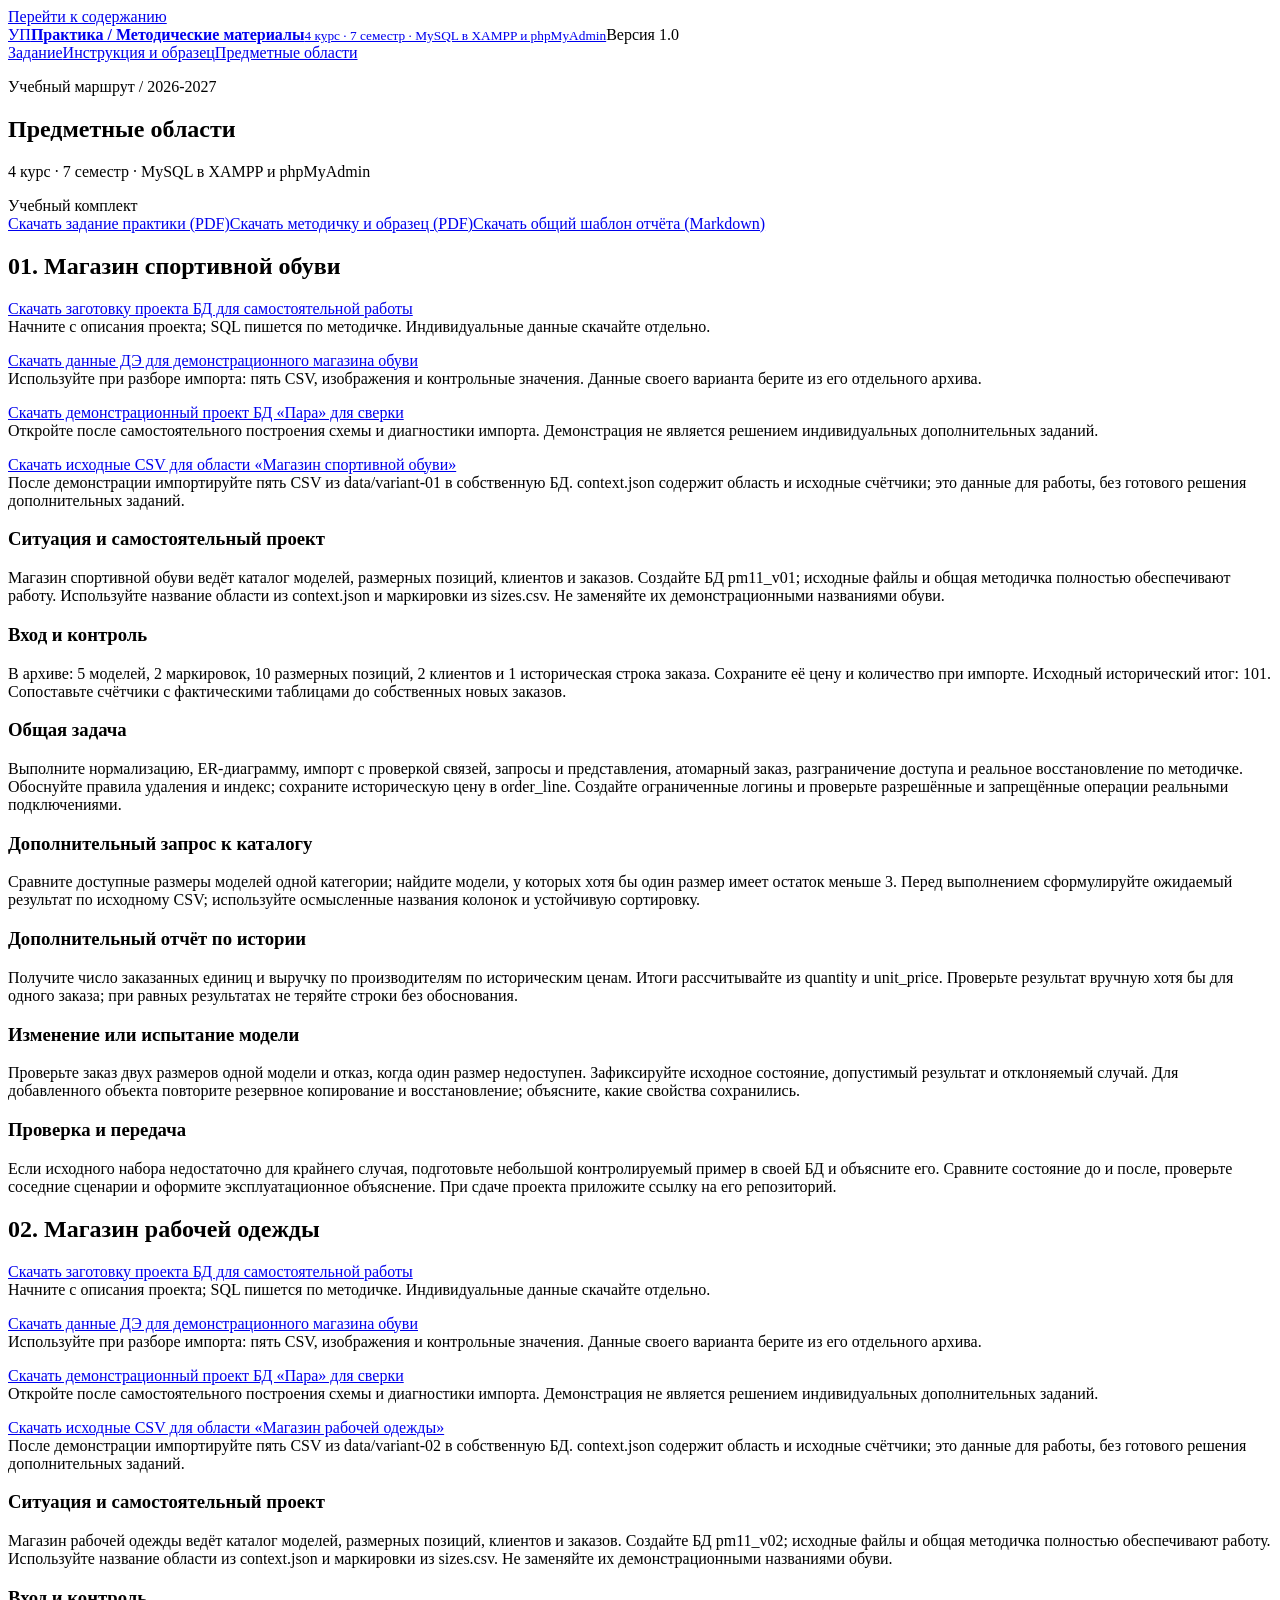
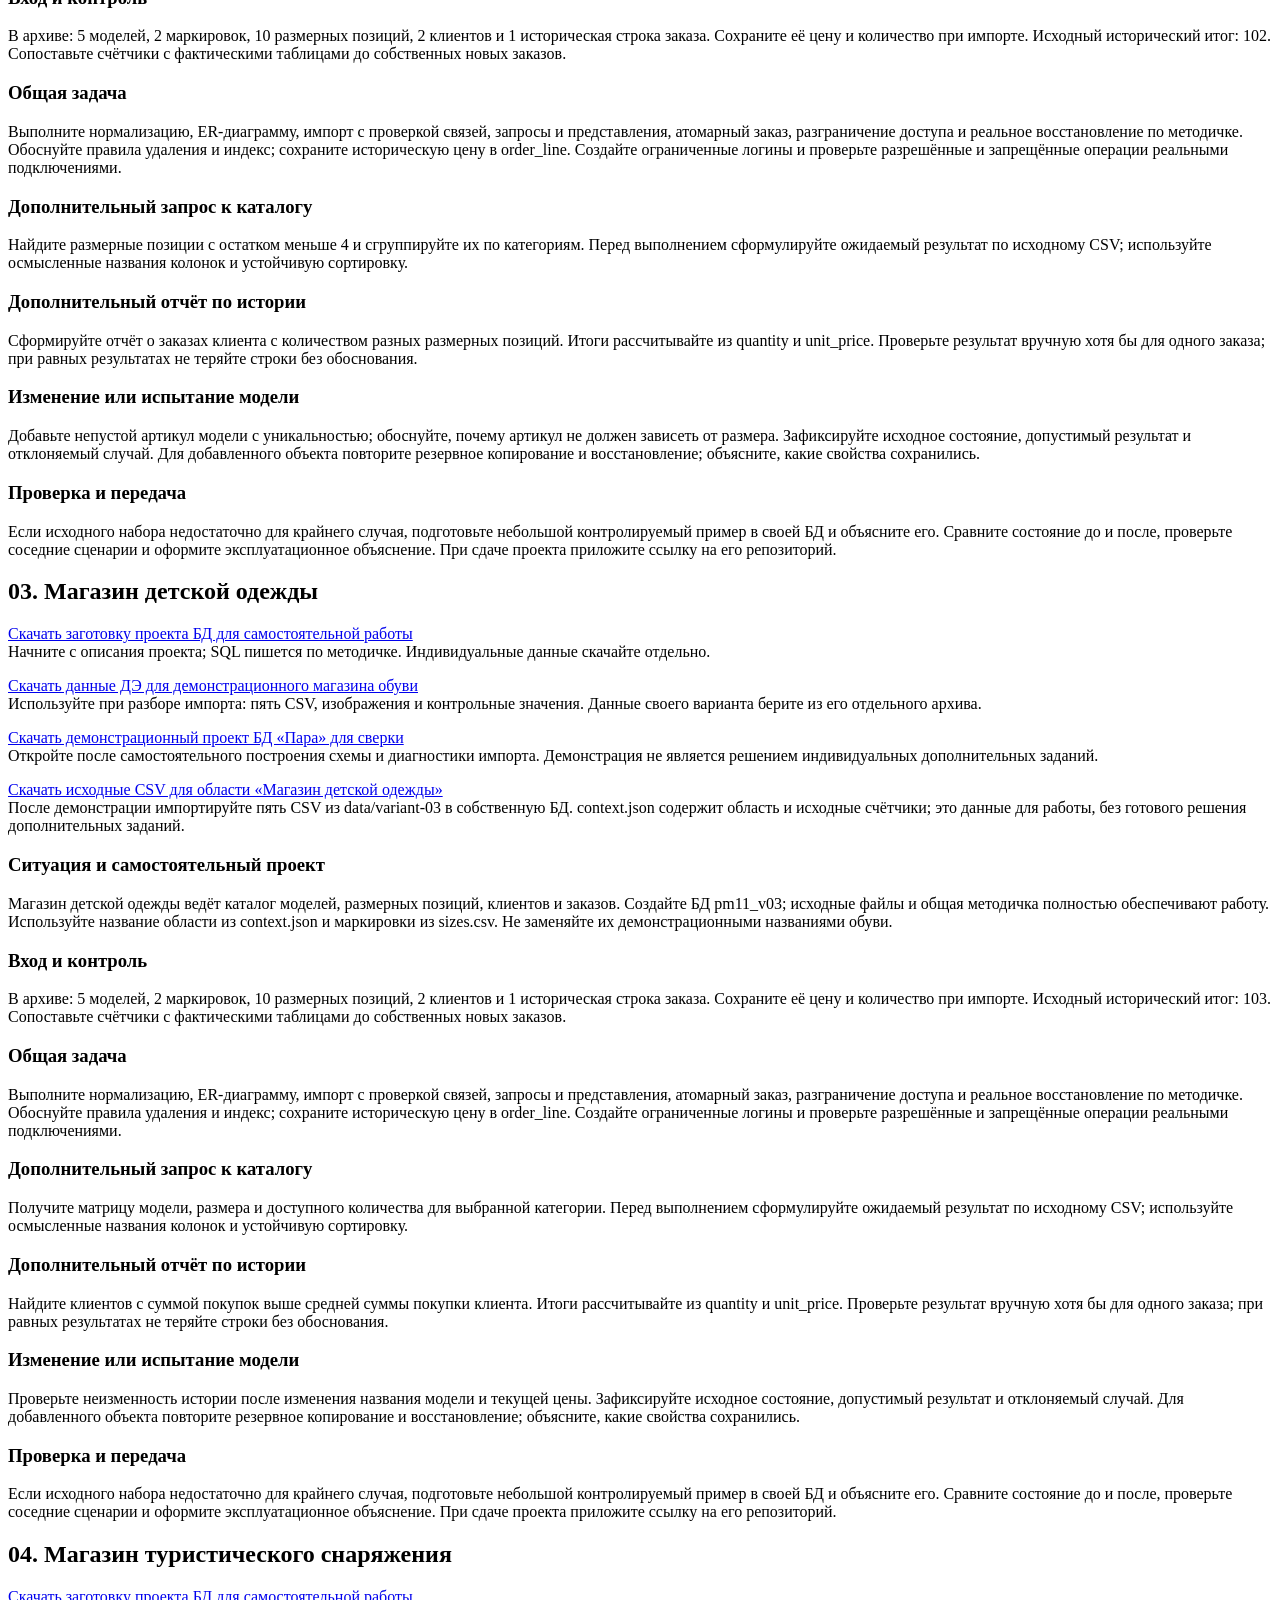
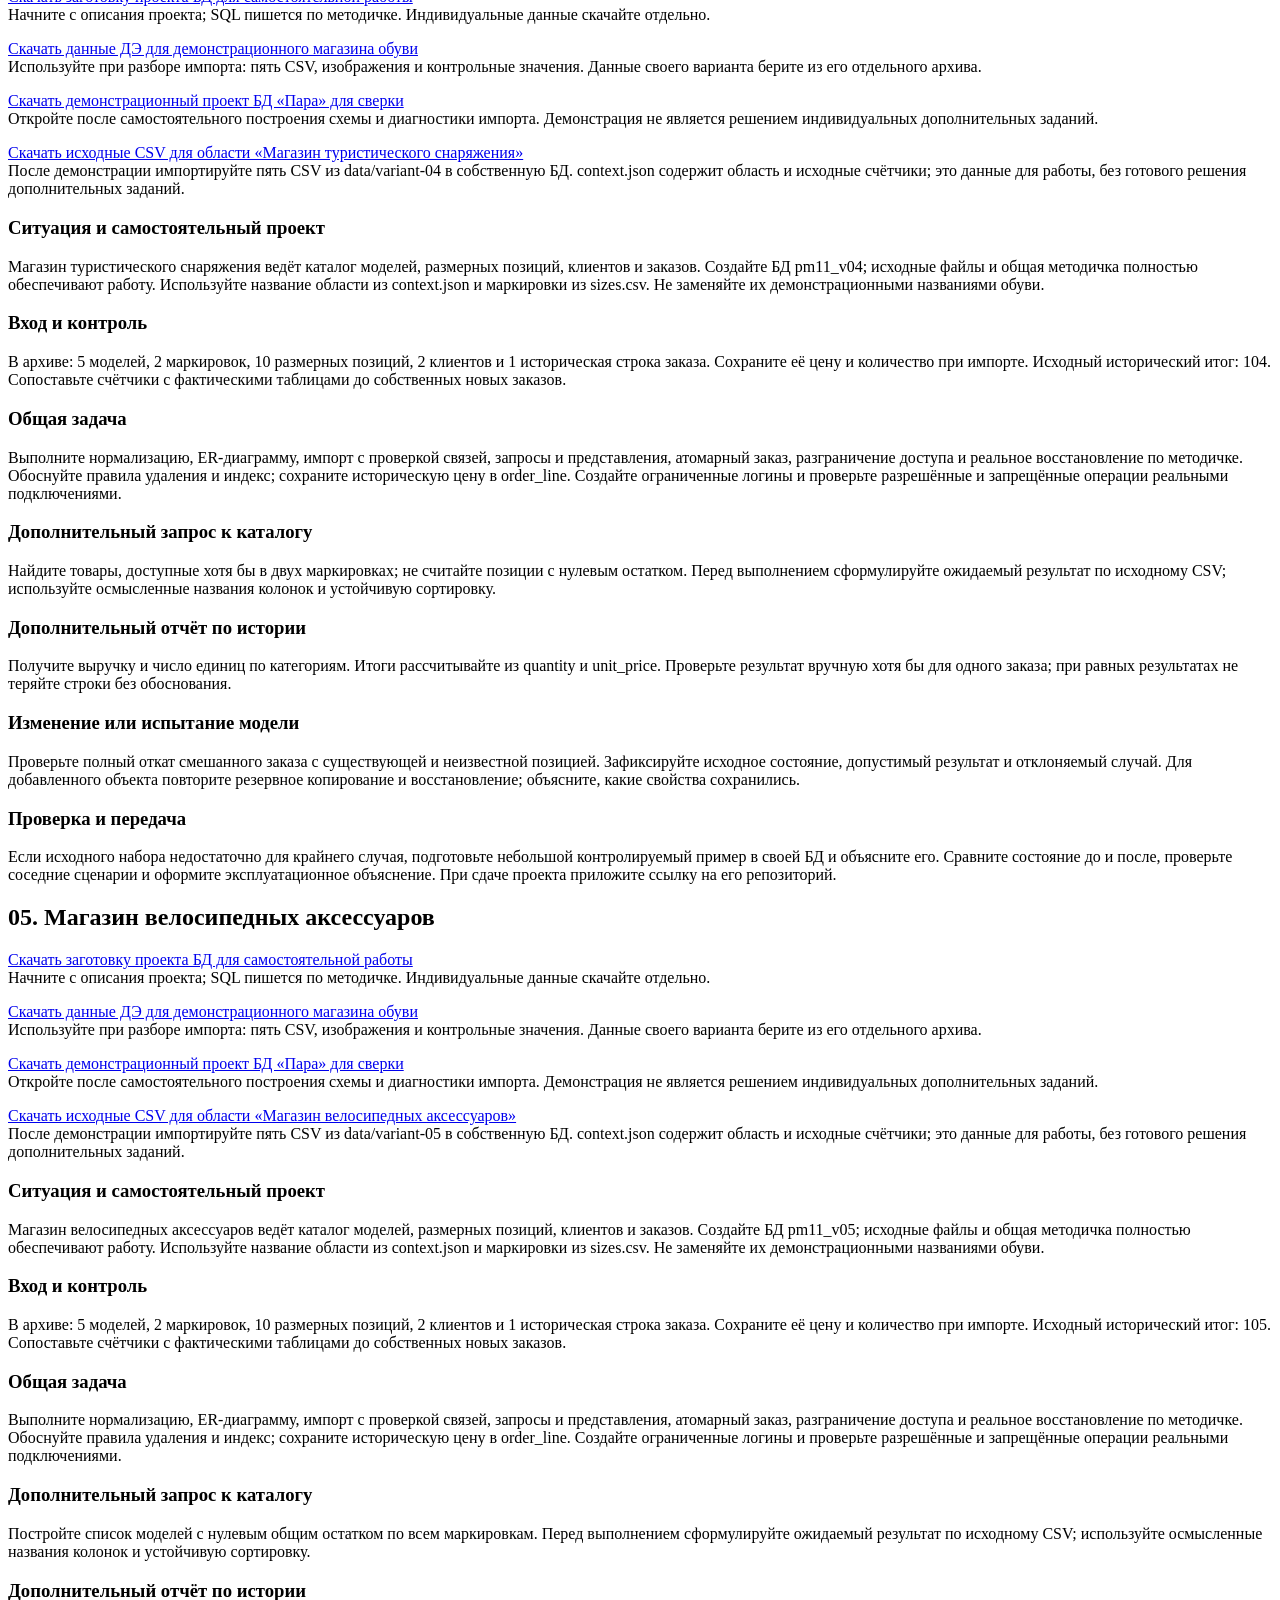
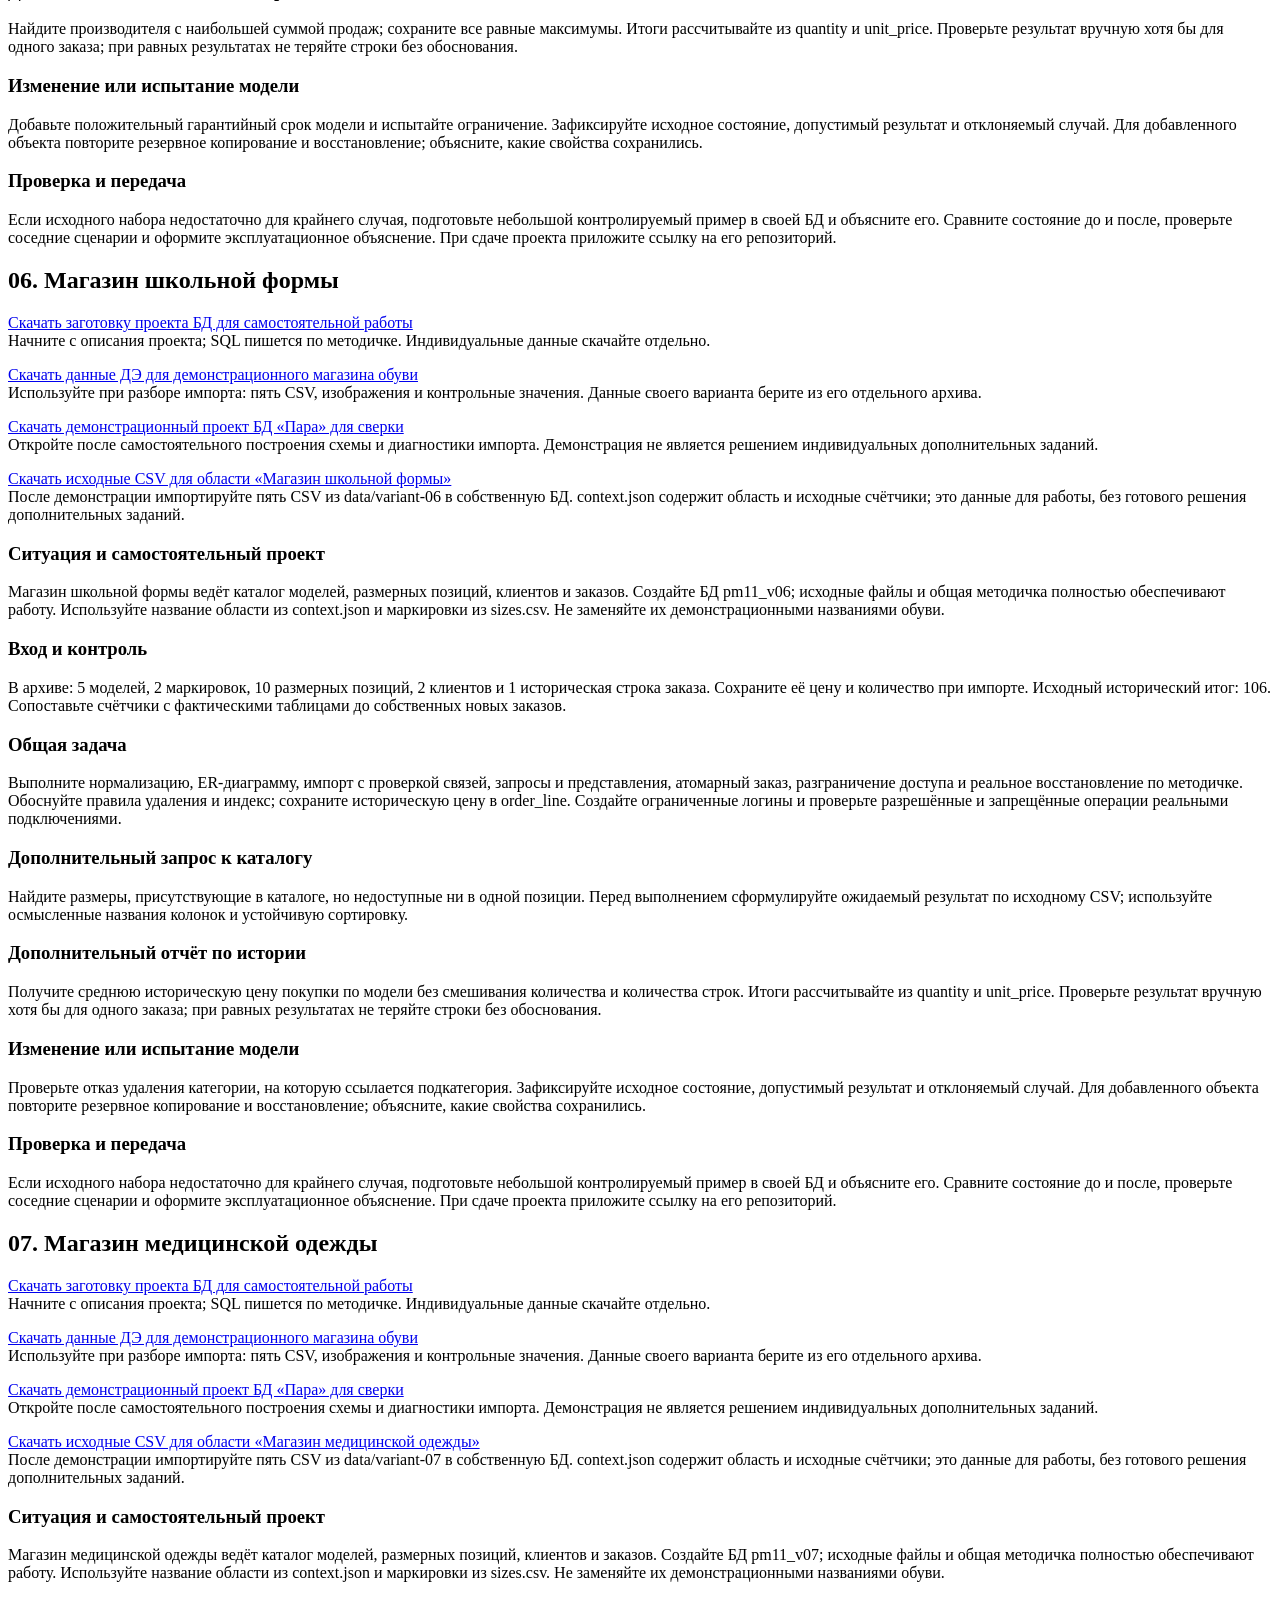
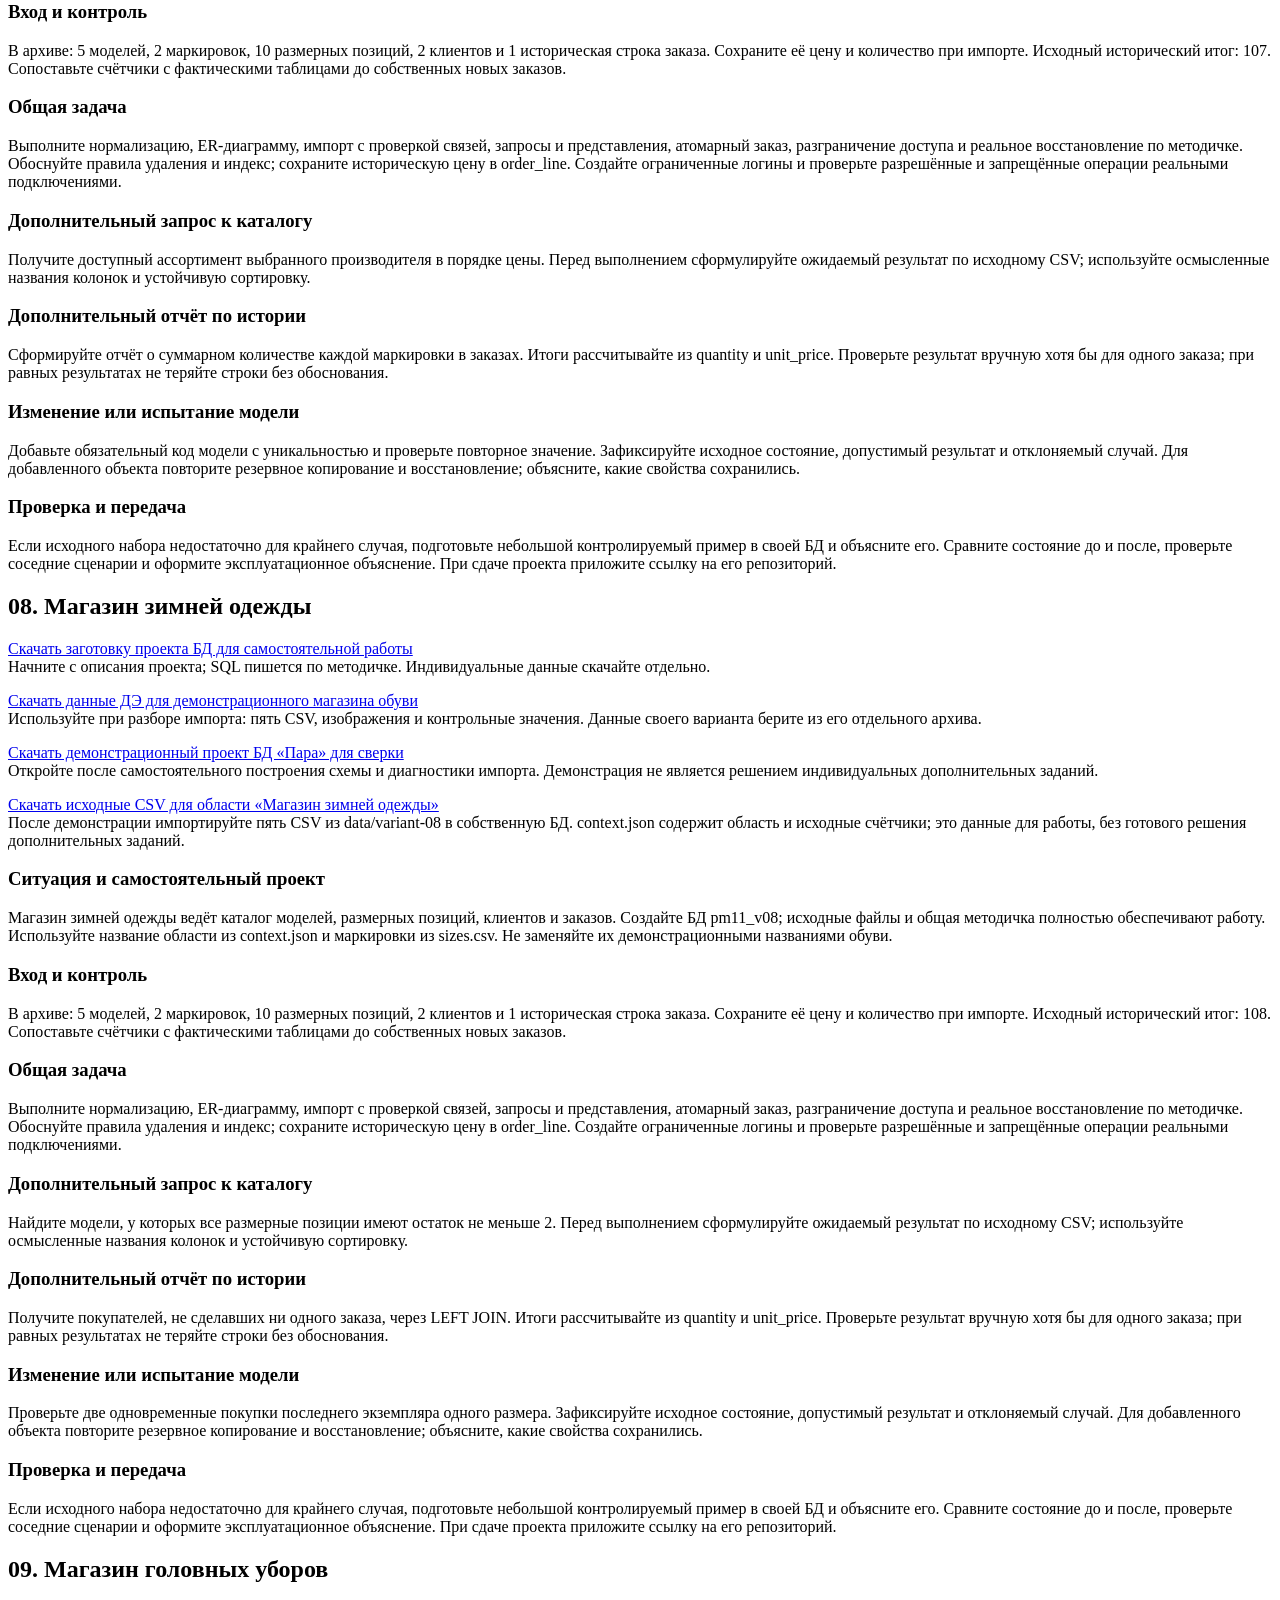
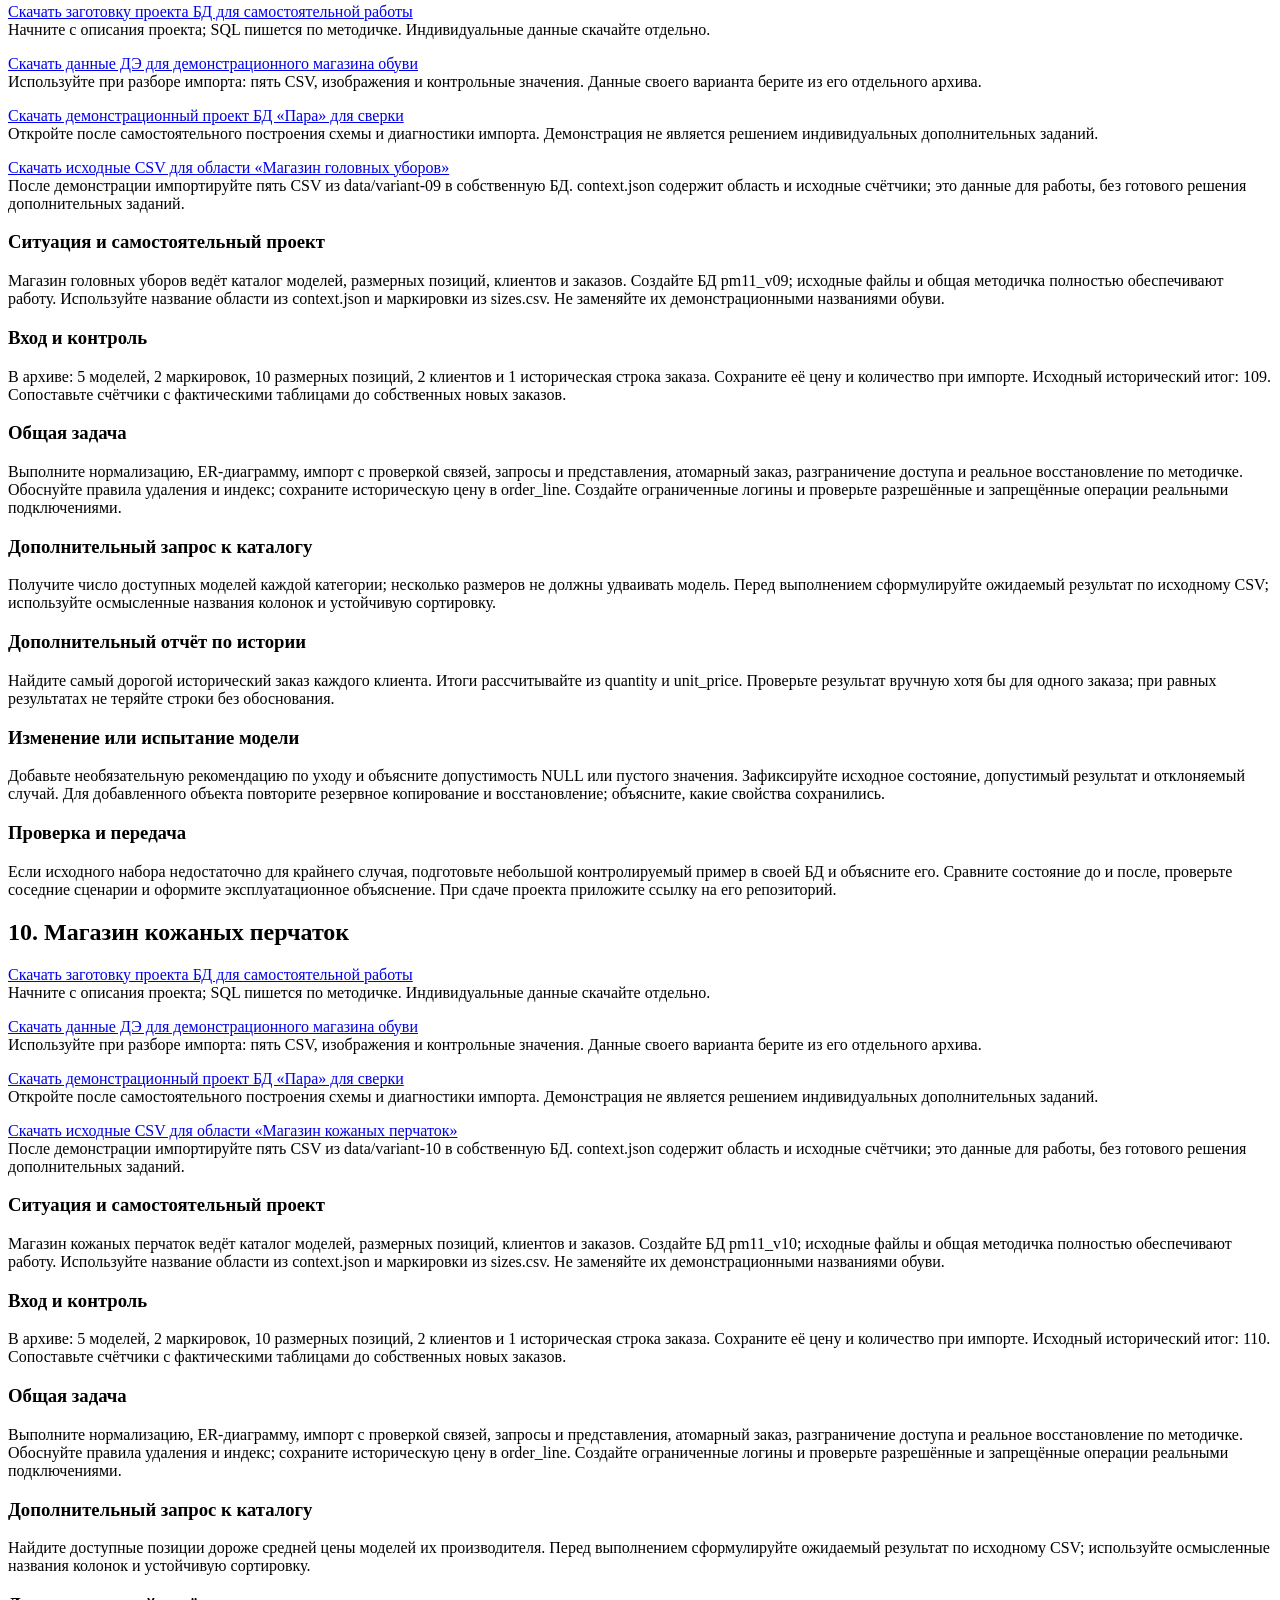
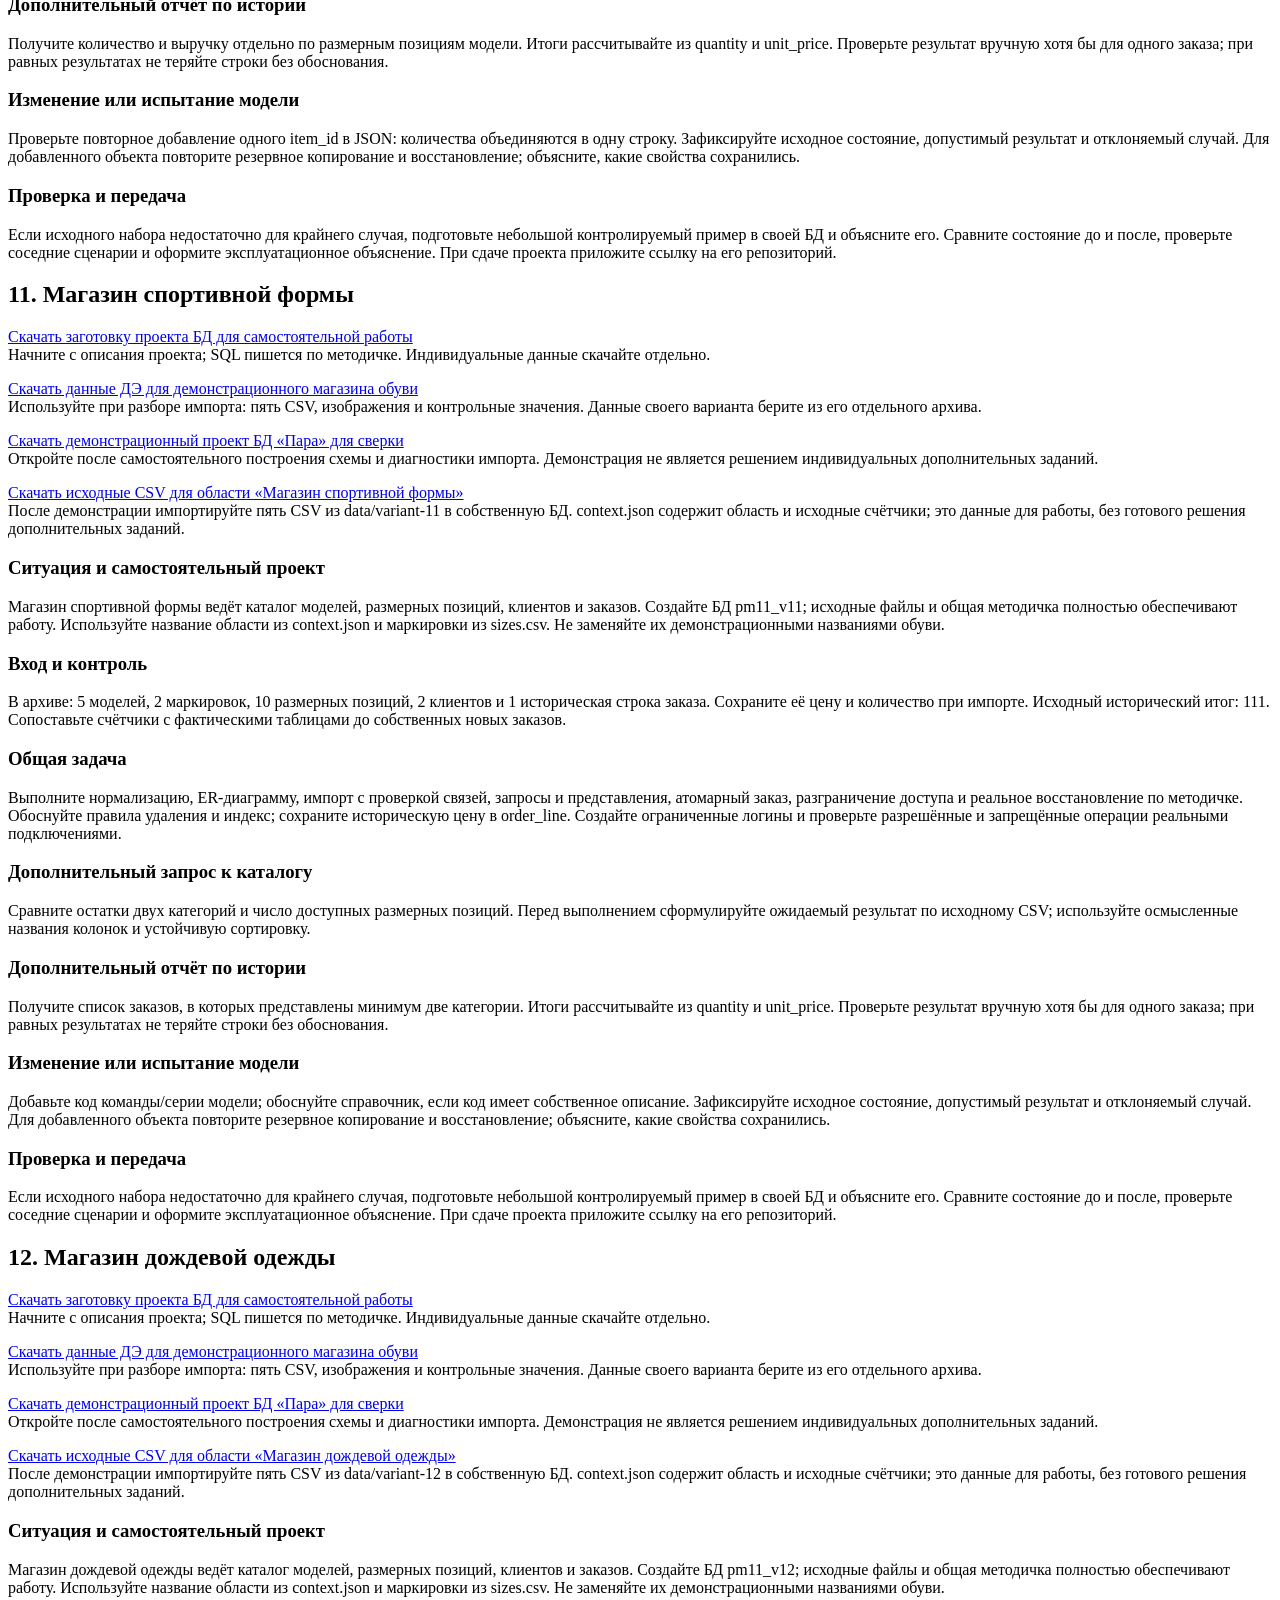
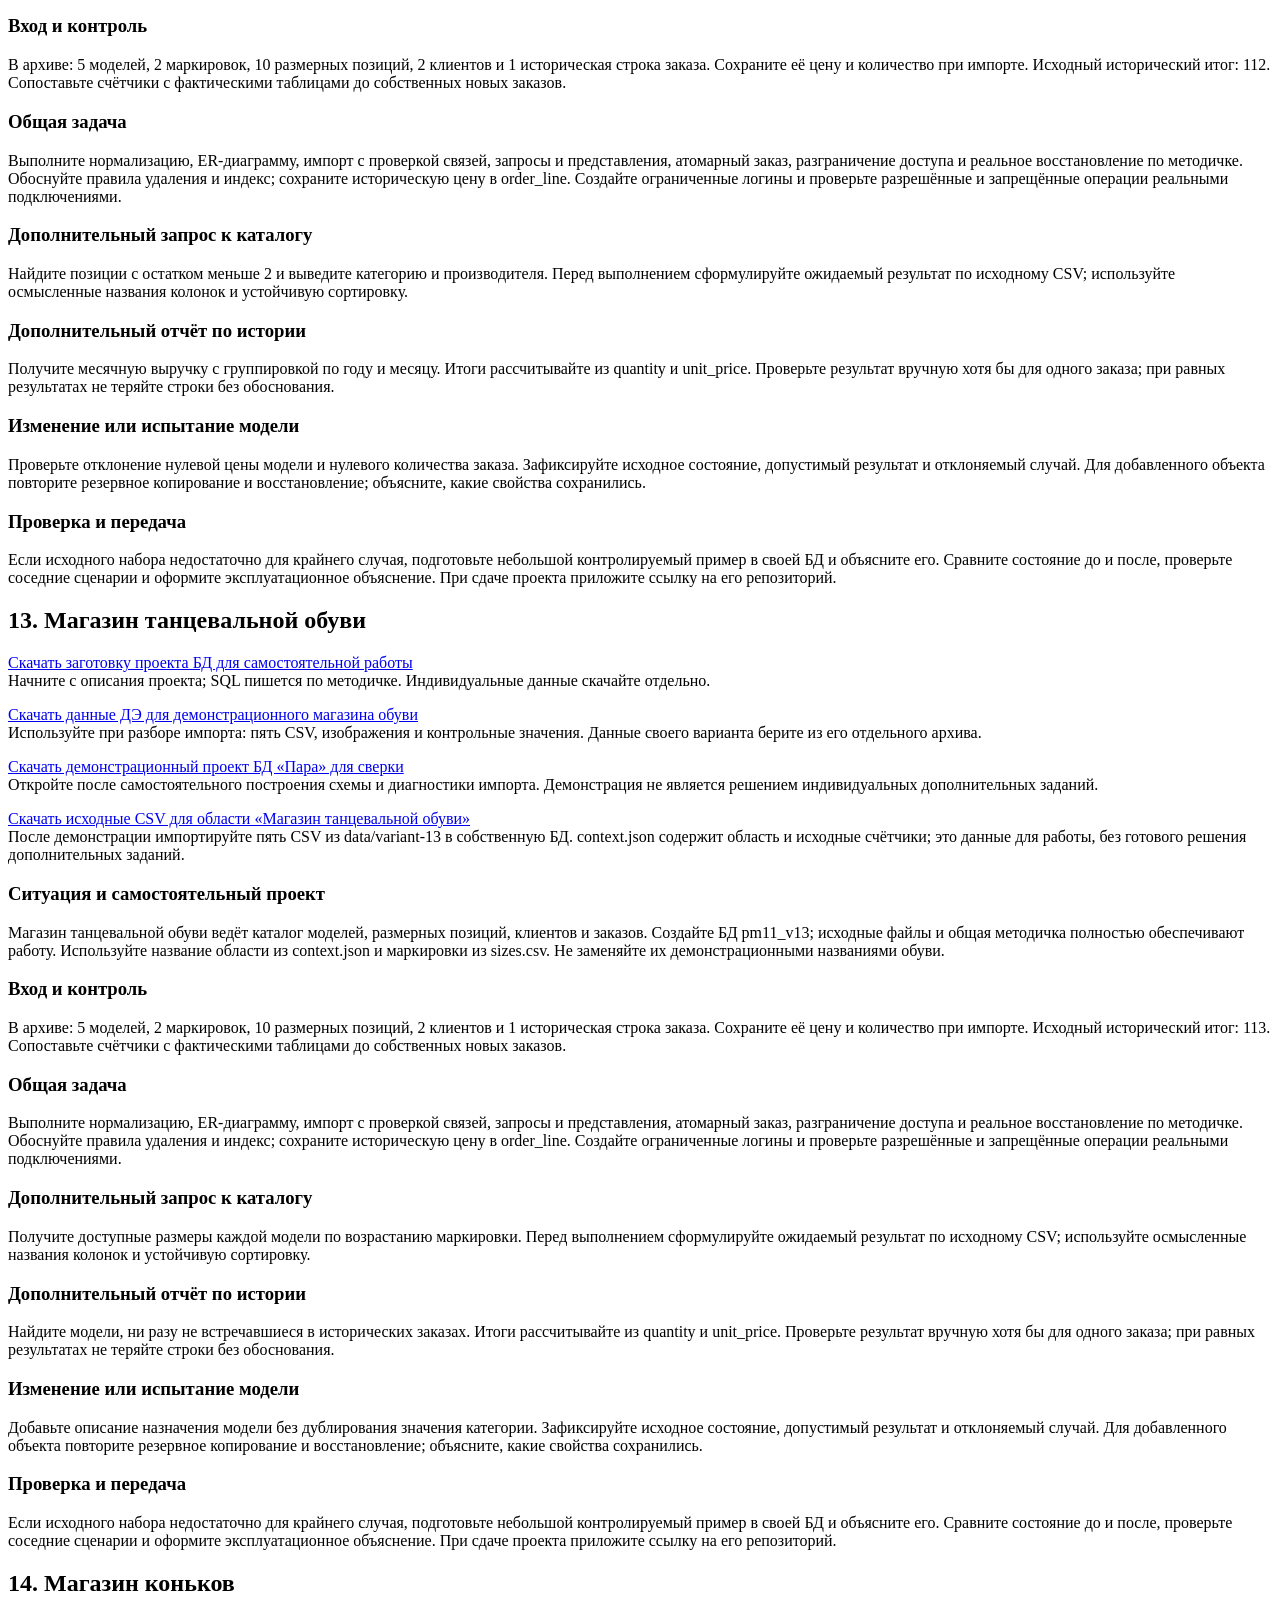
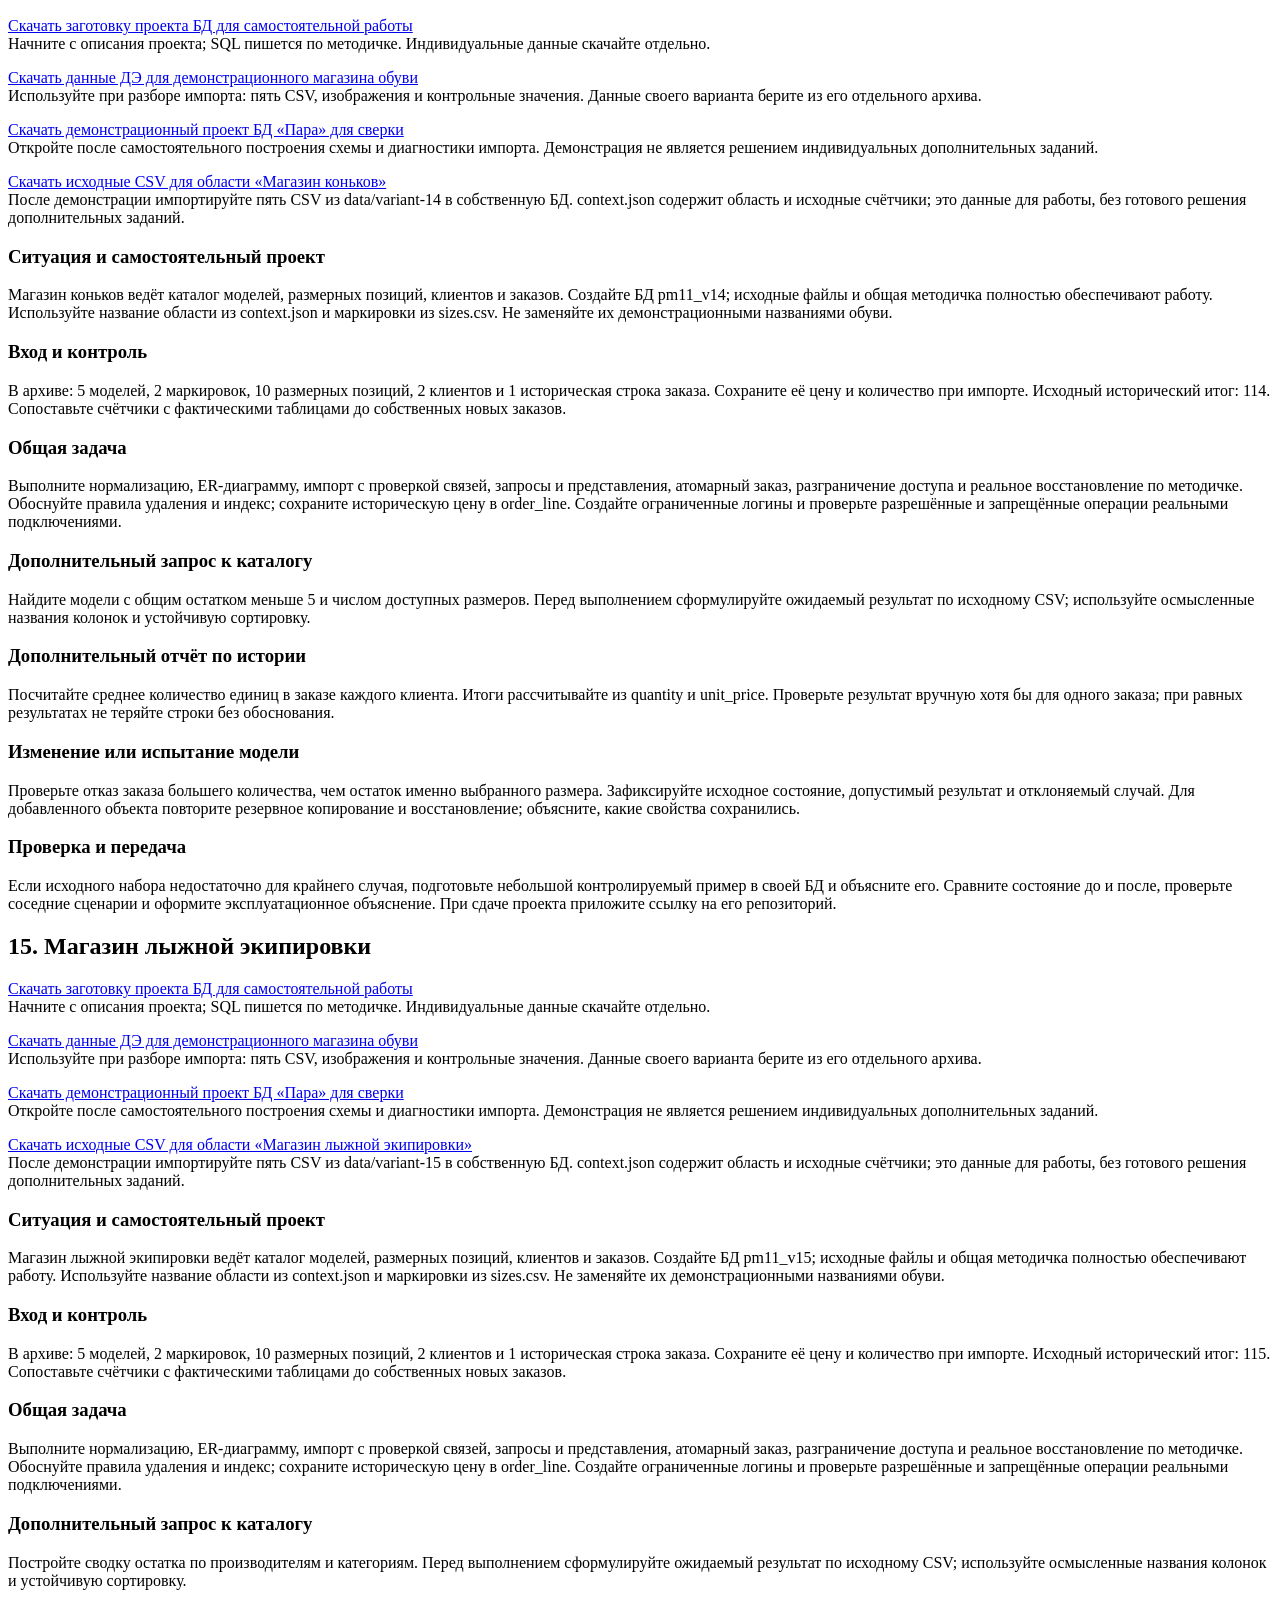
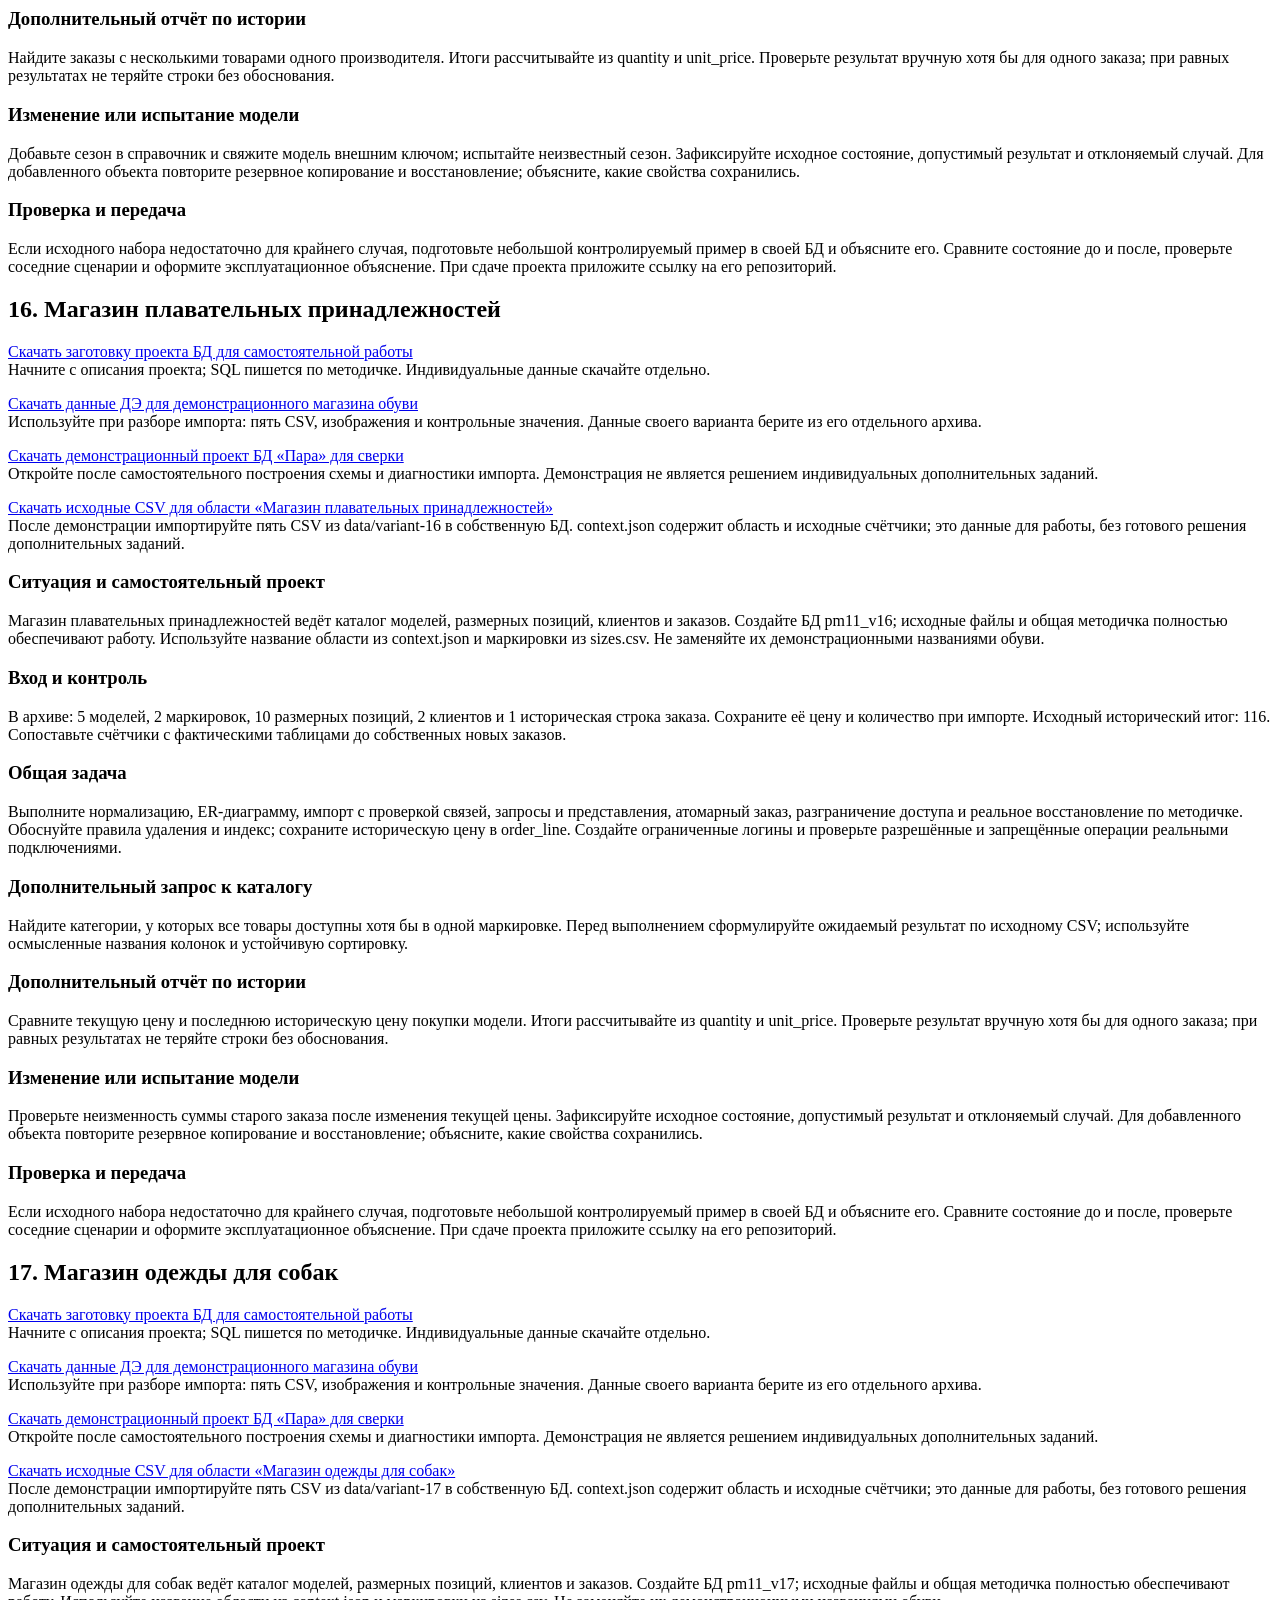
==== site/areas.html @ a8e041f8 "Publish verified PM.11 MySQL practice and 30 independent variants" ====
<!doctype html><html lang="ru"><head><meta charset="utf-8"><meta name="viewport" content="width=device-width,initial-scale=1"><title>Предметные области</title><link rel="icon" href="assets/favicon.svg"><link rel="stylesheet" href="assets/style.css"></head><body><a class="skip" href="#main">Перейти к содержанию</a><header class="shell top"><a class="brand" href="index.html"><span class="emblem">УП</span><span><strong>Практика / Методические материалы</strong><small>4 курс · 7 семестр · MySQL в XAMPP и phpMyAdmin</small></span></a><span class="version">Версия 1.0</span></header><div class="shell"><nav><a href="index.html" >Задание</a><a href="lessons.html" >Инструкция и образец</a><a href="areas.html" aria-current=page>Предметные области</a></nav><main id="main"><section class="hero"><p class="eyebrow">Учебный маршрут / 2026-2027</p><h1>Предметные области</h1><p>4 курс · 7 семестр · MySQL в XAMPP и phpMyAdmin</p><span class="badge">Учебный комплект</span></section><div class="downloads"><a class="button" href="downloads/assignment.pdf">Скачать задание практики (PDF)</a><a class="button" href="downloads/guide.pdf">Скачать методичку и образец (PDF)</a><a class="button" href="downloads/report-template.md">Скачать общий шаблон отчёта (Markdown)</a></div><article class="lesson" id="variant-01"><p class="eyebrow"></p><h2>01. Магазин спортивной обуви</h2><div class="blocks"><p class="block"><a class="button" href="downloads/database-starter.zip">Скачать заготовку проекта БД для самостоятельной работы</a><br>Начните с описания проекта; SQL пишется по методичке. Индивидуальные данные скачайте отдельно.</p><p class="block"><a class="button" href="downloads/demo-data.zip">Скачать данные ДЭ для демонстрационного магазина обуви</a><br>Используйте при разборе импорта: пять CSV, изображения и контрольные значения. Данные своего варианта берите из его отдельного архива.</p><p class="block"><a class="button" href="downloads/demo-solution.zip">Скачать демонстрационный проект БД «Пара» для сверки</a><br>Откройте после самостоятельного построения схемы и диагностики импорта. Демонстрация не является решением индивидуальных дополнительных заданий.</p><p class="block"><a class="button" href="downloads/variant-01.zip">Скачать исходные CSV для области «Магазин спортивной обуви»</a><br>После демонстрации импортируйте пять CSV из data/variant-01 в собственную БД. context.json содержит область и исходные счётчики; это данные для работы, без готового решения дополнительных заданий.</p><section class="block text"><h3>Ситуация и самостоятельный проект</h3><p>Магазин спортивной обуви ведёт каталог моделей, размерных позиций, клиентов и заказов. Создайте БД pm11_v01; исходные файлы и общая методичка полностью обеспечивают работу. Используйте название области из context.json и маркировки из sizes.csv. Не заменяйте их демонстрационными названиями обуви.</p></section><section class="block text"><h3>Вход и контроль</h3><p>В архиве: 5 моделей, 2 маркировок, 10 размерных позиций, 2 клиентов и 1 историческая строка заказа. Сохраните её цену и количество при импорте. Исходный исторический итог: 101. Сопоставьте счётчики с фактическими таблицами до собственных новых заказов.</p></section><section class="block text"><h3>Общая задача</h3><p>Выполните нормализацию, ER-диаграмму, импорт с проверкой связей, запросы и представления, атомарный заказ, разграничение доступа и реальное восстановление по методичке. Обоснуйте правила удаления и индекс; сохраните историческую цену в order_line. Создайте ограниченные логины и проверьте разрешённые и запрещённые операции реальными подключениями.</p></section><section class="block text"><h3>Дополнительный запрос к каталогу</h3><p>Сравните доступные размеры моделей одной категории; найдите модели, у которых хотя бы один размер имеет остаток меньше 3. Перед выполнением сформулируйте ожидаемый результат по исходному CSV; используйте осмысленные названия колонок и устойчивую сортировку.</p></section><section class="block text"><h3>Дополнительный отчёт по истории</h3><p>Получите число заказанных единиц и выручку по производителям по историческим ценам. Итоги рассчитывайте из quantity и unit_price. Проверьте результат вручную хотя бы для одного заказа; при равных результатах не теряйте строки без обоснования.</p></section><section class="block text"><h3>Изменение или испытание модели</h3><p>Проверьте заказ двух размеров одной модели и отказ, когда один размер недоступен. Зафиксируйте исходное состояние, допустимый результат и отклоняемый случай. Для добавленного объекта повторите резервное копирование и восстановление; объясните, какие свойства сохранились.</p></section><section class="block text"><h3>Проверка и передача</h3><p>Если исходного набора недостаточно для крайнего случая, подготовьте небольшой контролируемый пример в своей БД и объясните его. Сравните состояние до и после, проверьте соседние сценарии и оформите эксплуатационное объяснение. При сдаче проекта приложите ссылку на его репозиторий.</p></section></div></article><article class="lesson" id="variant-02"><p class="eyebrow"></p><h2>02. Магазин рабочей одежды</h2><div class="blocks"><p class="block"><a class="button" href="downloads/database-starter.zip">Скачать заготовку проекта БД для самостоятельной работы</a><br>Начните с описания проекта; SQL пишется по методичке. Индивидуальные данные скачайте отдельно.</p><p class="block"><a class="button" href="downloads/demo-data.zip">Скачать данные ДЭ для демонстрационного магазина обуви</a><br>Используйте при разборе импорта: пять CSV, изображения и контрольные значения. Данные своего варианта берите из его отдельного архива.</p><p class="block"><a class="button" href="downloads/demo-solution.zip">Скачать демонстрационный проект БД «Пара» для сверки</a><br>Откройте после самостоятельного построения схемы и диагностики импорта. Демонстрация не является решением индивидуальных дополнительных заданий.</p><p class="block"><a class="button" href="downloads/variant-02.zip">Скачать исходные CSV для области «Магазин рабочей одежды»</a><br>После демонстрации импортируйте пять CSV из data/variant-02 в собственную БД. context.json содержит область и исходные счётчики; это данные для работы, без готового решения дополнительных заданий.</p><section class="block text"><h3>Ситуация и самостоятельный проект</h3><p>Магазин рабочей одежды ведёт каталог моделей, размерных позиций, клиентов и заказов. Создайте БД pm11_v02; исходные файлы и общая методичка полностью обеспечивают работу. Используйте название области из context.json и маркировки из sizes.csv. Не заменяйте их демонстрационными названиями обуви.</p></section><section class="block text"><h3>Вход и контроль</h3><p>В архиве: 5 моделей, 2 маркировок, 10 размерных позиций, 2 клиентов и 1 историческая строка заказа. Сохраните её цену и количество при импорте. Исходный исторический итог: 102. Сопоставьте счётчики с фактическими таблицами до собственных новых заказов.</p></section><section class="block text"><h3>Общая задача</h3><p>Выполните нормализацию, ER-диаграмму, импорт с проверкой связей, запросы и представления, атомарный заказ, разграничение доступа и реальное восстановление по методичке. Обоснуйте правила удаления и индекс; сохраните историческую цену в order_line. Создайте ограниченные логины и проверьте разрешённые и запрещённые операции реальными подключениями.</p></section><section class="block text"><h3>Дополнительный запрос к каталогу</h3><p>Найдите размерные позиции с остатком меньше 4 и сгруппируйте их по категориям. Перед выполнением сформулируйте ожидаемый результат по исходному CSV; используйте осмысленные названия колонок и устойчивую сортировку.</p></section><section class="block text"><h3>Дополнительный отчёт по истории</h3><p>Сформируйте отчёт о заказах клиента с количеством разных размерных позиций. Итоги рассчитывайте из quantity и unit_price. Проверьте результат вручную хотя бы для одного заказа; при равных результатах не теряйте строки без обоснования.</p></section><section class="block text"><h3>Изменение или испытание модели</h3><p>Добавьте непустой артикул модели с уникальностью; обоснуйте, почему артикул не должен зависеть от размера. Зафиксируйте исходное состояние, допустимый результат и отклоняемый случай. Для добавленного объекта повторите резервное копирование и восстановление; объясните, какие свойства сохранились.</p></section><section class="block text"><h3>Проверка и передача</h3><p>Если исходного набора недостаточно для крайнего случая, подготовьте небольшой контролируемый пример в своей БД и объясните его. Сравните состояние до и после, проверьте соседние сценарии и оформите эксплуатационное объяснение. При сдаче проекта приложите ссылку на его репозиторий.</p></section></div></article><article class="lesson" id="variant-03"><p class="eyebrow"></p><h2>03. Магазин детской одежды</h2><div class="blocks"><p class="block"><a class="button" href="downloads/database-starter.zip">Скачать заготовку проекта БД для самостоятельной работы</a><br>Начните с описания проекта; SQL пишется по методичке. Индивидуальные данные скачайте отдельно.</p><p class="block"><a class="button" href="downloads/demo-data.zip">Скачать данные ДЭ для демонстрационного магазина обуви</a><br>Используйте при разборе импорта: пять CSV, изображения и контрольные значения. Данные своего варианта берите из его отдельного архива.</p><p class="block"><a class="button" href="downloads/demo-solution.zip">Скачать демонстрационный проект БД «Пара» для сверки</a><br>Откройте после самостоятельного построения схемы и диагностики импорта. Демонстрация не является решением индивидуальных дополнительных заданий.</p><p class="block"><a class="button" href="downloads/variant-03.zip">Скачать исходные CSV для области «Магазин детской одежды»</a><br>После демонстрации импортируйте пять CSV из data/variant-03 в собственную БД. context.json содержит область и исходные счётчики; это данные для работы, без готового решения дополнительных заданий.</p><section class="block text"><h3>Ситуация и самостоятельный проект</h3><p>Магазин детской одежды ведёт каталог моделей, размерных позиций, клиентов и заказов. Создайте БД pm11_v03; исходные файлы и общая методичка полностью обеспечивают работу. Используйте название области из context.json и маркировки из sizes.csv. Не заменяйте их демонстрационными названиями обуви.</p></section><section class="block text"><h3>Вход и контроль</h3><p>В архиве: 5 моделей, 2 маркировок, 10 размерных позиций, 2 клиентов и 1 историческая строка заказа. Сохраните её цену и количество при импорте. Исходный исторический итог: 103. Сопоставьте счётчики с фактическими таблицами до собственных новых заказов.</p></section><section class="block text"><h3>Общая задача</h3><p>Выполните нормализацию, ER-диаграмму, импорт с проверкой связей, запросы и представления, атомарный заказ, разграничение доступа и реальное восстановление по методичке. Обоснуйте правила удаления и индекс; сохраните историческую цену в order_line. Создайте ограниченные логины и проверьте разрешённые и запрещённые операции реальными подключениями.</p></section><section class="block text"><h3>Дополнительный запрос к каталогу</h3><p>Получите матрицу модели, размера и доступного количества для выбранной категории. Перед выполнением сформулируйте ожидаемый результат по исходному CSV; используйте осмысленные названия колонок и устойчивую сортировку.</p></section><section class="block text"><h3>Дополнительный отчёт по истории</h3><p>Найдите клиентов с суммой покупок выше средней суммы покупки клиента. Итоги рассчитывайте из quantity и unit_price. Проверьте результат вручную хотя бы для одного заказа; при равных результатах не теряйте строки без обоснования.</p></section><section class="block text"><h3>Изменение или испытание модели</h3><p>Проверьте неизменность истории после изменения названия модели и текущей цены. Зафиксируйте исходное состояние, допустимый результат и отклоняемый случай. Для добавленного объекта повторите резервное копирование и восстановление; объясните, какие свойства сохранились.</p></section><section class="block text"><h3>Проверка и передача</h3><p>Если исходного набора недостаточно для крайнего случая, подготовьте небольшой контролируемый пример в своей БД и объясните его. Сравните состояние до и после, проверьте соседние сценарии и оформите эксплуатационное объяснение. При сдаче проекта приложите ссылку на его репозиторий.</p></section></div></article><article class="lesson" id="variant-04"><p class="eyebrow"></p><h2>04. Магазин туристического снаряжения</h2><div class="blocks"><p class="block"><a class="button" href="downloads/database-starter.zip">Скачать заготовку проекта БД для самостоятельной работы</a><br>Начните с описания проекта; SQL пишется по методичке. Индивидуальные данные скачайте отдельно.</p><p class="block"><a class="button" href="downloads/demo-data.zip">Скачать данные ДЭ для демонстрационного магазина обуви</a><br>Используйте при разборе импорта: пять CSV, изображения и контрольные значения. Данные своего варианта берите из его отдельного архива.</p><p class="block"><a class="button" href="downloads/demo-solution.zip">Скачать демонстрационный проект БД «Пара» для сверки</a><br>Откройте после самостоятельного построения схемы и диагностики импорта. Демонстрация не является решением индивидуальных дополнительных заданий.</p><p class="block"><a class="button" href="downloads/variant-04.zip">Скачать исходные CSV для области «Магазин туристического снаряжения»</a><br>После демонстрации импортируйте пять CSV из data/variant-04 в собственную БД. context.json содержит область и исходные счётчики; это данные для работы, без готового решения дополнительных заданий.</p><section class="block text"><h3>Ситуация и самостоятельный проект</h3><p>Магазин туристического снаряжения ведёт каталог моделей, размерных позиций, клиентов и заказов. Создайте БД pm11_v04; исходные файлы и общая методичка полностью обеспечивают работу. Используйте название области из context.json и маркировки из sizes.csv. Не заменяйте их демонстрационными названиями обуви.</p></section><section class="block text"><h3>Вход и контроль</h3><p>В архиве: 5 моделей, 2 маркировок, 10 размерных позиций, 2 клиентов и 1 историческая строка заказа. Сохраните её цену и количество при импорте. Исходный исторический итог: 104. Сопоставьте счётчики с фактическими таблицами до собственных новых заказов.</p></section><section class="block text"><h3>Общая задача</h3><p>Выполните нормализацию, ER-диаграмму, импорт с проверкой связей, запросы и представления, атомарный заказ, разграничение доступа и реальное восстановление по методичке. Обоснуйте правила удаления и индекс; сохраните историческую цену в order_line. Создайте ограниченные логины и проверьте разрешённые и запрещённые операции реальными подключениями.</p></section><section class="block text"><h3>Дополнительный запрос к каталогу</h3><p>Найдите товары, доступные хотя бы в двух маркировках; не считайте позиции с нулевым остатком. Перед выполнением сформулируйте ожидаемый результат по исходному CSV; используйте осмысленные названия колонок и устойчивую сортировку.</p></section><section class="block text"><h3>Дополнительный отчёт по истории</h3><p>Получите выручку и число единиц по категориям. Итоги рассчитывайте из quantity и unit_price. Проверьте результат вручную хотя бы для одного заказа; при равных результатах не теряйте строки без обоснования.</p></section><section class="block text"><h3>Изменение или испытание модели</h3><p>Проверьте полный откат смешанного заказа с существующей и неизвестной позицией. Зафиксируйте исходное состояние, допустимый результат и отклоняемый случай. Для добавленного объекта повторите резервное копирование и восстановление; объясните, какие свойства сохранились.</p></section><section class="block text"><h3>Проверка и передача</h3><p>Если исходного набора недостаточно для крайнего случая, подготовьте небольшой контролируемый пример в своей БД и объясните его. Сравните состояние до и после, проверьте соседние сценарии и оформите эксплуатационное объяснение. При сдаче проекта приложите ссылку на его репозиторий.</p></section></div></article><article class="lesson" id="variant-05"><p class="eyebrow"></p><h2>05. Магазин велосипедных аксессуаров</h2><div class="blocks"><p class="block"><a class="button" href="downloads/database-starter.zip">Скачать заготовку проекта БД для самостоятельной работы</a><br>Начните с описания проекта; SQL пишется по методичке. Индивидуальные данные скачайте отдельно.</p><p class="block"><a class="button" href="downloads/demo-data.zip">Скачать данные ДЭ для демонстрационного магазина обуви</a><br>Используйте при разборе импорта: пять CSV, изображения и контрольные значения. Данные своего варианта берите из его отдельного архива.</p><p class="block"><a class="button" href="downloads/demo-solution.zip">Скачать демонстрационный проект БД «Пара» для сверки</a><br>Откройте после самостоятельного построения схемы и диагностики импорта. Демонстрация не является решением индивидуальных дополнительных заданий.</p><p class="block"><a class="button" href="downloads/variant-05.zip">Скачать исходные CSV для области «Магазин велосипедных аксессуаров»</a><br>После демонстрации импортируйте пять CSV из data/variant-05 в собственную БД. context.json содержит область и исходные счётчики; это данные для работы, без готового решения дополнительных заданий.</p><section class="block text"><h3>Ситуация и самостоятельный проект</h3><p>Магазин велосипедных аксессуаров ведёт каталог моделей, размерных позиций, клиентов и заказов. Создайте БД pm11_v05; исходные файлы и общая методичка полностью обеспечивают работу. Используйте название области из context.json и маркировки из sizes.csv. Не заменяйте их демонстрационными названиями обуви.</p></section><section class="block text"><h3>Вход и контроль</h3><p>В архиве: 5 моделей, 2 маркировок, 10 размерных позиций, 2 клиентов и 1 историческая строка заказа. Сохраните её цену и количество при импорте. Исходный исторический итог: 105. Сопоставьте счётчики с фактическими таблицами до собственных новых заказов.</p></section><section class="block text"><h3>Общая задача</h3><p>Выполните нормализацию, ER-диаграмму, импорт с проверкой связей, запросы и представления, атомарный заказ, разграничение доступа и реальное восстановление по методичке. Обоснуйте правила удаления и индекс; сохраните историческую цену в order_line. Создайте ограниченные логины и проверьте разрешённые и запрещённые операции реальными подключениями.</p></section><section class="block text"><h3>Дополнительный запрос к каталогу</h3><p>Постройте список моделей с нулевым общим остатком по всем маркировкам. Перед выполнением сформулируйте ожидаемый результат по исходному CSV; используйте осмысленные названия колонок и устойчивую сортировку.</p></section><section class="block text"><h3>Дополнительный отчёт по истории</h3><p>Найдите производителя с наибольшей суммой продаж; сохраните все равные максимумы. Итоги рассчитывайте из quantity и unit_price. Проверьте результат вручную хотя бы для одного заказа; при равных результатах не теряйте строки без обоснования.</p></section><section class="block text"><h3>Изменение или испытание модели</h3><p>Добавьте положительный гарантийный срок модели и испытайте ограничение. Зафиксируйте исходное состояние, допустимый результат и отклоняемый случай. Для добавленного объекта повторите резервное копирование и восстановление; объясните, какие свойства сохранились.</p></section><section class="block text"><h3>Проверка и передача</h3><p>Если исходного набора недостаточно для крайнего случая, подготовьте небольшой контролируемый пример в своей БД и объясните его. Сравните состояние до и после, проверьте соседние сценарии и оформите эксплуатационное объяснение. При сдаче проекта приложите ссылку на его репозиторий.</p></section></div></article><article class="lesson" id="variant-06"><p class="eyebrow"></p><h2>06. Магазин школьной формы</h2><div class="blocks"><p class="block"><a class="button" href="downloads/database-starter.zip">Скачать заготовку проекта БД для самостоятельной работы</a><br>Начните с описания проекта; SQL пишется по методичке. Индивидуальные данные скачайте отдельно.</p><p class="block"><a class="button" href="downloads/demo-data.zip">Скачать данные ДЭ для демонстрационного магазина обуви</a><br>Используйте при разборе импорта: пять CSV, изображения и контрольные значения. Данные своего варианта берите из его отдельного архива.</p><p class="block"><a class="button" href="downloads/demo-solution.zip">Скачать демонстрационный проект БД «Пара» для сверки</a><br>Откройте после самостоятельного построения схемы и диагностики импорта. Демонстрация не является решением индивидуальных дополнительных заданий.</p><p class="block"><a class="button" href="downloads/variant-06.zip">Скачать исходные CSV для области «Магазин школьной формы»</a><br>После демонстрации импортируйте пять CSV из data/variant-06 в собственную БД. context.json содержит область и исходные счётчики; это данные для работы, без готового решения дополнительных заданий.</p><section class="block text"><h3>Ситуация и самостоятельный проект</h3><p>Магазин школьной формы ведёт каталог моделей, размерных позиций, клиентов и заказов. Создайте БД pm11_v06; исходные файлы и общая методичка полностью обеспечивают работу. Используйте название области из context.json и маркировки из sizes.csv. Не заменяйте их демонстрационными названиями обуви.</p></section><section class="block text"><h3>Вход и контроль</h3><p>В архиве: 5 моделей, 2 маркировок, 10 размерных позиций, 2 клиентов и 1 историческая строка заказа. Сохраните её цену и количество при импорте. Исходный исторический итог: 106. Сопоставьте счётчики с фактическими таблицами до собственных новых заказов.</p></section><section class="block text"><h3>Общая задача</h3><p>Выполните нормализацию, ER-диаграмму, импорт с проверкой связей, запросы и представления, атомарный заказ, разграничение доступа и реальное восстановление по методичке. Обоснуйте правила удаления и индекс; сохраните историческую цену в order_line. Создайте ограниченные логины и проверьте разрешённые и запрещённые операции реальными подключениями.</p></section><section class="block text"><h3>Дополнительный запрос к каталогу</h3><p>Найдите размеры, присутствующие в каталоге, но недоступные ни в одной позиции. Перед выполнением сформулируйте ожидаемый результат по исходному CSV; используйте осмысленные названия колонок и устойчивую сортировку.</p></section><section class="block text"><h3>Дополнительный отчёт по истории</h3><p>Получите среднюю историческую цену покупки по модели без смешивания количества и количества строк. Итоги рассчитывайте из quantity и unit_price. Проверьте результат вручную хотя бы для одного заказа; при равных результатах не теряйте строки без обоснования.</p></section><section class="block text"><h3>Изменение или испытание модели</h3><p>Проверьте отказ удаления категории, на которую ссылается подкатегория. Зафиксируйте исходное состояние, допустимый результат и отклоняемый случай. Для добавленного объекта повторите резервное копирование и восстановление; объясните, какие свойства сохранились.</p></section><section class="block text"><h3>Проверка и передача</h3><p>Если исходного набора недостаточно для крайнего случая, подготовьте небольшой контролируемый пример в своей БД и объясните его. Сравните состояние до и после, проверьте соседние сценарии и оформите эксплуатационное объяснение. При сдаче проекта приложите ссылку на его репозиторий.</p></section></div></article><article class="lesson" id="variant-07"><p class="eyebrow"></p><h2>07. Магазин медицинской одежды</h2><div class="blocks"><p class="block"><a class="button" href="downloads/database-starter.zip">Скачать заготовку проекта БД для самостоятельной работы</a><br>Начните с описания проекта; SQL пишется по методичке. Индивидуальные данные скачайте отдельно.</p><p class="block"><a class="button" href="downloads/demo-data.zip">Скачать данные ДЭ для демонстрационного магазина обуви</a><br>Используйте при разборе импорта: пять CSV, изображения и контрольные значения. Данные своего варианта берите из его отдельного архива.</p><p class="block"><a class="button" href="downloads/demo-solution.zip">Скачать демонстрационный проект БД «Пара» для сверки</a><br>Откройте после самостоятельного построения схемы и диагностики импорта. Демонстрация не является решением индивидуальных дополнительных заданий.</p><p class="block"><a class="button" href="downloads/variant-07.zip">Скачать исходные CSV для области «Магазин медицинской одежды»</a><br>После демонстрации импортируйте пять CSV из data/variant-07 в собственную БД. context.json содержит область и исходные счётчики; это данные для работы, без готового решения дополнительных заданий.</p><section class="block text"><h3>Ситуация и самостоятельный проект</h3><p>Магазин медицинской одежды ведёт каталог моделей, размерных позиций, клиентов и заказов. Создайте БД pm11_v07; исходные файлы и общая методичка полностью обеспечивают работу. Используйте название области из context.json и маркировки из sizes.csv. Не заменяйте их демонстрационными названиями обуви.</p></section><section class="block text"><h3>Вход и контроль</h3><p>В архиве: 5 моделей, 2 маркировок, 10 размерных позиций, 2 клиентов и 1 историческая строка заказа. Сохраните её цену и количество при импорте. Исходный исторический итог: 107. Сопоставьте счётчики с фактическими таблицами до собственных новых заказов.</p></section><section class="block text"><h3>Общая задача</h3><p>Выполните нормализацию, ER-диаграмму, импорт с проверкой связей, запросы и представления, атомарный заказ, разграничение доступа и реальное восстановление по методичке. Обоснуйте правила удаления и индекс; сохраните историческую цену в order_line. Создайте ограниченные логины и проверьте разрешённые и запрещённые операции реальными подключениями.</p></section><section class="block text"><h3>Дополнительный запрос к каталогу</h3><p>Получите доступный ассортимент выбранного производителя в порядке цены. Перед выполнением сформулируйте ожидаемый результат по исходному CSV; используйте осмысленные названия колонок и устойчивую сортировку.</p></section><section class="block text"><h3>Дополнительный отчёт по истории</h3><p>Сформируйте отчёт о суммарном количестве каждой маркировки в заказах. Итоги рассчитывайте из quantity и unit_price. Проверьте результат вручную хотя бы для одного заказа; при равных результатах не теряйте строки без обоснования.</p></section><section class="block text"><h3>Изменение или испытание модели</h3><p>Добавьте обязательный код модели с уникальностью и проверьте повторное значение. Зафиксируйте исходное состояние, допустимый результат и отклоняемый случай. Для добавленного объекта повторите резервное копирование и восстановление; объясните, какие свойства сохранились.</p></section><section class="block text"><h3>Проверка и передача</h3><p>Если исходного набора недостаточно для крайнего случая, подготовьте небольшой контролируемый пример в своей БД и объясните его. Сравните состояние до и после, проверьте соседние сценарии и оформите эксплуатационное объяснение. При сдаче проекта приложите ссылку на его репозиторий.</p></section></div></article><article class="lesson" id="variant-08"><p class="eyebrow"></p><h2>08. Магазин зимней одежды</h2><div class="blocks"><p class="block"><a class="button" href="downloads/database-starter.zip">Скачать заготовку проекта БД для самостоятельной работы</a><br>Начните с описания проекта; SQL пишется по методичке. Индивидуальные данные скачайте отдельно.</p><p class="block"><a class="button" href="downloads/demo-data.zip">Скачать данные ДЭ для демонстрационного магазина обуви</a><br>Используйте при разборе импорта: пять CSV, изображения и контрольные значения. Данные своего варианта берите из его отдельного архива.</p><p class="block"><a class="button" href="downloads/demo-solution.zip">Скачать демонстрационный проект БД «Пара» для сверки</a><br>Откройте после самостоятельного построения схемы и диагностики импорта. Демонстрация не является решением индивидуальных дополнительных заданий.</p><p class="block"><a class="button" href="downloads/variant-08.zip">Скачать исходные CSV для области «Магазин зимней одежды»</a><br>После демонстрации импортируйте пять CSV из data/variant-08 в собственную БД. context.json содержит область и исходные счётчики; это данные для работы, без готового решения дополнительных заданий.</p><section class="block text"><h3>Ситуация и самостоятельный проект</h3><p>Магазин зимней одежды ведёт каталог моделей, размерных позиций, клиентов и заказов. Создайте БД pm11_v08; исходные файлы и общая методичка полностью обеспечивают работу. Используйте название области из context.json и маркировки из sizes.csv. Не заменяйте их демонстрационными названиями обуви.</p></section><section class="block text"><h3>Вход и контроль</h3><p>В архиве: 5 моделей, 2 маркировок, 10 размерных позиций, 2 клиентов и 1 историческая строка заказа. Сохраните её цену и количество при импорте. Исходный исторический итог: 108. Сопоставьте счётчики с фактическими таблицами до собственных новых заказов.</p></section><section class="block text"><h3>Общая задача</h3><p>Выполните нормализацию, ER-диаграмму, импорт с проверкой связей, запросы и представления, атомарный заказ, разграничение доступа и реальное восстановление по методичке. Обоснуйте правила удаления и индекс; сохраните историческую цену в order_line. Создайте ограниченные логины и проверьте разрешённые и запрещённые операции реальными подключениями.</p></section><section class="block text"><h3>Дополнительный запрос к каталогу</h3><p>Найдите модели, у которых все размерные позиции имеют остаток не меньше 2. Перед выполнением сформулируйте ожидаемый результат по исходному CSV; используйте осмысленные названия колонок и устойчивую сортировку.</p></section><section class="block text"><h3>Дополнительный отчёт по истории</h3><p>Получите покупателей, не сделавших ни одного заказа, через LEFT JOIN. Итоги рассчитывайте из quantity и unit_price. Проверьте результат вручную хотя бы для одного заказа; при равных результатах не теряйте строки без обоснования.</p></section><section class="block text"><h3>Изменение или испытание модели</h3><p>Проверьте две одновременные покупки последнего экземпляра одного размера. Зафиксируйте исходное состояние, допустимый результат и отклоняемый случай. Для добавленного объекта повторите резервное копирование и восстановление; объясните, какие свойства сохранились.</p></section><section class="block text"><h3>Проверка и передача</h3><p>Если исходного набора недостаточно для крайнего случая, подготовьте небольшой контролируемый пример в своей БД и объясните его. Сравните состояние до и после, проверьте соседние сценарии и оформите эксплуатационное объяснение. При сдаче проекта приложите ссылку на его репозиторий.</p></section></div></article><article class="lesson" id="variant-09"><p class="eyebrow"></p><h2>09. Магазин головных уборов</h2><div class="blocks"><p class="block"><a class="button" href="downloads/database-starter.zip">Скачать заготовку проекта БД для самостоятельной работы</a><br>Начните с описания проекта; SQL пишется по методичке. Индивидуальные данные скачайте отдельно.</p><p class="block"><a class="button" href="downloads/demo-data.zip">Скачать данные ДЭ для демонстрационного магазина обуви</a><br>Используйте при разборе импорта: пять CSV, изображения и контрольные значения. Данные своего варианта берите из его отдельного архива.</p><p class="block"><a class="button" href="downloads/demo-solution.zip">Скачать демонстрационный проект БД «Пара» для сверки</a><br>Откройте после самостоятельного построения схемы и диагностики импорта. Демонстрация не является решением индивидуальных дополнительных заданий.</p><p class="block"><a class="button" href="downloads/variant-09.zip">Скачать исходные CSV для области «Магазин головных уборов»</a><br>После демонстрации импортируйте пять CSV из data/variant-09 в собственную БД. context.json содержит область и исходные счётчики; это данные для работы, без готового решения дополнительных заданий.</p><section class="block text"><h3>Ситуация и самостоятельный проект</h3><p>Магазин головных уборов ведёт каталог моделей, размерных позиций, клиентов и заказов. Создайте БД pm11_v09; исходные файлы и общая методичка полностью обеспечивают работу. Используйте название области из context.json и маркировки из sizes.csv. Не заменяйте их демонстрационными названиями обуви.</p></section><section class="block text"><h3>Вход и контроль</h3><p>В архиве: 5 моделей, 2 маркировок, 10 размерных позиций, 2 клиентов и 1 историческая строка заказа. Сохраните её цену и количество при импорте. Исходный исторический итог: 109. Сопоставьте счётчики с фактическими таблицами до собственных новых заказов.</p></section><section class="block text"><h3>Общая задача</h3><p>Выполните нормализацию, ER-диаграмму, импорт с проверкой связей, запросы и представления, атомарный заказ, разграничение доступа и реальное восстановление по методичке. Обоснуйте правила удаления и индекс; сохраните историческую цену в order_line. Создайте ограниченные логины и проверьте разрешённые и запрещённые операции реальными подключениями.</p></section><section class="block text"><h3>Дополнительный запрос к каталогу</h3><p>Получите число доступных моделей каждой категории; несколько размеров не должны удваивать модель. Перед выполнением сформулируйте ожидаемый результат по исходному CSV; используйте осмысленные названия колонок и устойчивую сортировку.</p></section><section class="block text"><h3>Дополнительный отчёт по истории</h3><p>Найдите самый дорогой исторический заказ каждого клиента. Итоги рассчитывайте из quantity и unit_price. Проверьте результат вручную хотя бы для одного заказа; при равных результатах не теряйте строки без обоснования.</p></section><section class="block text"><h3>Изменение или испытание модели</h3><p>Добавьте необязательную рекомендацию по уходу и объясните допустимость NULL или пустого значения. Зафиксируйте исходное состояние, допустимый результат и отклоняемый случай. Для добавленного объекта повторите резервное копирование и восстановление; объясните, какие свойства сохранились.</p></section><section class="block text"><h3>Проверка и передача</h3><p>Если исходного набора недостаточно для крайнего случая, подготовьте небольшой контролируемый пример в своей БД и объясните его. Сравните состояние до и после, проверьте соседние сценарии и оформите эксплуатационное объяснение. При сдаче проекта приложите ссылку на его репозиторий.</p></section></div></article><article class="lesson" id="variant-10"><p class="eyebrow"></p><h2>10. Магазин кожаных перчаток</h2><div class="blocks"><p class="block"><a class="button" href="downloads/database-starter.zip">Скачать заготовку проекта БД для самостоятельной работы</a><br>Начните с описания проекта; SQL пишется по методичке. Индивидуальные данные скачайте отдельно.</p><p class="block"><a class="button" href="downloads/demo-data.zip">Скачать данные ДЭ для демонстрационного магазина обуви</a><br>Используйте при разборе импорта: пять CSV, изображения и контрольные значения. Данные своего варианта берите из его отдельного архива.</p><p class="block"><a class="button" href="downloads/demo-solution.zip">Скачать демонстрационный проект БД «Пара» для сверки</a><br>Откройте после самостоятельного построения схемы и диагностики импорта. Демонстрация не является решением индивидуальных дополнительных заданий.</p><p class="block"><a class="button" href="downloads/variant-10.zip">Скачать исходные CSV для области «Магазин кожаных перчаток»</a><br>После демонстрации импортируйте пять CSV из data/variant-10 в собственную БД. context.json содержит область и исходные счётчики; это данные для работы, без готового решения дополнительных заданий.</p><section class="block text"><h3>Ситуация и самостоятельный проект</h3><p>Магазин кожаных перчаток ведёт каталог моделей, размерных позиций, клиентов и заказов. Создайте БД pm11_v10; исходные файлы и общая методичка полностью обеспечивают работу. Используйте название области из context.json и маркировки из sizes.csv. Не заменяйте их демонстрационными названиями обуви.</p></section><section class="block text"><h3>Вход и контроль</h3><p>В архиве: 5 моделей, 2 маркировок, 10 размерных позиций, 2 клиентов и 1 историческая строка заказа. Сохраните её цену и количество при импорте. Исходный исторический итог: 110. Сопоставьте счётчики с фактическими таблицами до собственных новых заказов.</p></section><section class="block text"><h3>Общая задача</h3><p>Выполните нормализацию, ER-диаграмму, импорт с проверкой связей, запросы и представления, атомарный заказ, разграничение доступа и реальное восстановление по методичке. Обоснуйте правила удаления и индекс; сохраните историческую цену в order_line. Создайте ограниченные логины и проверьте разрешённые и запрещённые операции реальными подключениями.</p></section><section class="block text"><h3>Дополнительный запрос к каталогу</h3><p>Найдите доступные позиции дороже средней цены моделей их производителя. Перед выполнением сформулируйте ожидаемый результат по исходному CSV; используйте осмысленные названия колонок и устойчивую сортировку.</p></section><section class="block text"><h3>Дополнительный отчёт по истории</h3><p>Получите количество и выручку отдельно по размерным позициям модели. Итоги рассчитывайте из quantity и unit_price. Проверьте результат вручную хотя бы для одного заказа; при равных результатах не теряйте строки без обоснования.</p></section><section class="block text"><h3>Изменение или испытание модели</h3><p>Проверьте повторное добавление одного item_id в JSON: количества объединяются в одну строку. Зафиксируйте исходное состояние, допустимый результат и отклоняемый случай. Для добавленного объекта повторите резервное копирование и восстановление; объясните, какие свойства сохранились.</p></section><section class="block text"><h3>Проверка и передача</h3><p>Если исходного набора недостаточно для крайнего случая, подготовьте небольшой контролируемый пример в своей БД и объясните его. Сравните состояние до и после, проверьте соседние сценарии и оформите эксплуатационное объяснение. При сдаче проекта приложите ссылку на его репозиторий.</p></section></div></article><article class="lesson" id="variant-11"><p class="eyebrow"></p><h2>11. Магазин спортивной формы</h2><div class="blocks"><p class="block"><a class="button" href="downloads/database-starter.zip">Скачать заготовку проекта БД для самостоятельной работы</a><br>Начните с описания проекта; SQL пишется по методичке. Индивидуальные данные скачайте отдельно.</p><p class="block"><a class="button" href="downloads/demo-data.zip">Скачать данные ДЭ для демонстрационного магазина обуви</a><br>Используйте при разборе импорта: пять CSV, изображения и контрольные значения. Данные своего варианта берите из его отдельного архива.</p><p class="block"><a class="button" href="downloads/demo-solution.zip">Скачать демонстрационный проект БД «Пара» для сверки</a><br>Откройте после самостоятельного построения схемы и диагностики импорта. Демонстрация не является решением индивидуальных дополнительных заданий.</p><p class="block"><a class="button" href="downloads/variant-11.zip">Скачать исходные CSV для области «Магазин спортивной формы»</a><br>После демонстрации импортируйте пять CSV из data/variant-11 в собственную БД. context.json содержит область и исходные счётчики; это данные для работы, без готового решения дополнительных заданий.</p><section class="block text"><h3>Ситуация и самостоятельный проект</h3><p>Магазин спортивной формы ведёт каталог моделей, размерных позиций, клиентов и заказов. Создайте БД pm11_v11; исходные файлы и общая методичка полностью обеспечивают работу. Используйте название области из context.json и маркировки из sizes.csv. Не заменяйте их демонстрационными названиями обуви.</p></section><section class="block text"><h3>Вход и контроль</h3><p>В архиве: 5 моделей, 2 маркировок, 10 размерных позиций, 2 клиентов и 1 историческая строка заказа. Сохраните её цену и количество при импорте. Исходный исторический итог: 111. Сопоставьте счётчики с фактическими таблицами до собственных новых заказов.</p></section><section class="block text"><h3>Общая задача</h3><p>Выполните нормализацию, ER-диаграмму, импорт с проверкой связей, запросы и представления, атомарный заказ, разграничение доступа и реальное восстановление по методичке. Обоснуйте правила удаления и индекс; сохраните историческую цену в order_line. Создайте ограниченные логины и проверьте разрешённые и запрещённые операции реальными подключениями.</p></section><section class="block text"><h3>Дополнительный запрос к каталогу</h3><p>Сравните остатки двух категорий и число доступных размерных позиций. Перед выполнением сформулируйте ожидаемый результат по исходному CSV; используйте осмысленные названия колонок и устойчивую сортировку.</p></section><section class="block text"><h3>Дополнительный отчёт по истории</h3><p>Получите список заказов, в которых представлены минимум две категории. Итоги рассчитывайте из quantity и unit_price. Проверьте результат вручную хотя бы для одного заказа; при равных результатах не теряйте строки без обоснования.</p></section><section class="block text"><h3>Изменение или испытание модели</h3><p>Добавьте код команды/серии модели; обоснуйте справочник, если код имеет собственное описание. Зафиксируйте исходное состояние, допустимый результат и отклоняемый случай. Для добавленного объекта повторите резервное копирование и восстановление; объясните, какие свойства сохранились.</p></section><section class="block text"><h3>Проверка и передача</h3><p>Если исходного набора недостаточно для крайнего случая, подготовьте небольшой контролируемый пример в своей БД и объясните его. Сравните состояние до и после, проверьте соседние сценарии и оформите эксплуатационное объяснение. При сдаче проекта приложите ссылку на его репозиторий.</p></section></div></article><article class="lesson" id="variant-12"><p class="eyebrow"></p><h2>12. Магазин дождевой одежды</h2><div class="blocks"><p class="block"><a class="button" href="downloads/database-starter.zip">Скачать заготовку проекта БД для самостоятельной работы</a><br>Начните с описания проекта; SQL пишется по методичке. Индивидуальные данные скачайте отдельно.</p><p class="block"><a class="button" href="downloads/demo-data.zip">Скачать данные ДЭ для демонстрационного магазина обуви</a><br>Используйте при разборе импорта: пять CSV, изображения и контрольные значения. Данные своего варианта берите из его отдельного архива.</p><p class="block"><a class="button" href="downloads/demo-solution.zip">Скачать демонстрационный проект БД «Пара» для сверки</a><br>Откройте после самостоятельного построения схемы и диагностики импорта. Демонстрация не является решением индивидуальных дополнительных заданий.</p><p class="block"><a class="button" href="downloads/variant-12.zip">Скачать исходные CSV для области «Магазин дождевой одежды»</a><br>После демонстрации импортируйте пять CSV из data/variant-12 в собственную БД. context.json содержит область и исходные счётчики; это данные для работы, без готового решения дополнительных заданий.</p><section class="block text"><h3>Ситуация и самостоятельный проект</h3><p>Магазин дождевой одежды ведёт каталог моделей, размерных позиций, клиентов и заказов. Создайте БД pm11_v12; исходные файлы и общая методичка полностью обеспечивают работу. Используйте название области из context.json и маркировки из sizes.csv. Не заменяйте их демонстрационными названиями обуви.</p></section><section class="block text"><h3>Вход и контроль</h3><p>В архиве: 5 моделей, 2 маркировок, 10 размерных позиций, 2 клиентов и 1 историческая строка заказа. Сохраните её цену и количество при импорте. Исходный исторический итог: 112. Сопоставьте счётчики с фактическими таблицами до собственных новых заказов.</p></section><section class="block text"><h3>Общая задача</h3><p>Выполните нормализацию, ER-диаграмму, импорт с проверкой связей, запросы и представления, атомарный заказ, разграничение доступа и реальное восстановление по методичке. Обоснуйте правила удаления и индекс; сохраните историческую цену в order_line. Создайте ограниченные логины и проверьте разрешённые и запрещённые операции реальными подключениями.</p></section><section class="block text"><h3>Дополнительный запрос к каталогу</h3><p>Найдите позиции с остатком меньше 2 и выведите категорию и производителя. Перед выполнением сформулируйте ожидаемый результат по исходному CSV; используйте осмысленные названия колонок и устойчивую сортировку.</p></section><section class="block text"><h3>Дополнительный отчёт по истории</h3><p>Получите месячную выручку с группировкой по году и месяцу. Итоги рассчитывайте из quantity и unit_price. Проверьте результат вручную хотя бы для одного заказа; при равных результатах не теряйте строки без обоснования.</p></section><section class="block text"><h3>Изменение или испытание модели</h3><p>Проверьте отклонение нулевой цены модели и нулевого количества заказа. Зафиксируйте исходное состояние, допустимый результат и отклоняемый случай. Для добавленного объекта повторите резервное копирование и восстановление; объясните, какие свойства сохранились.</p></section><section class="block text"><h3>Проверка и передача</h3><p>Если исходного набора недостаточно для крайнего случая, подготовьте небольшой контролируемый пример в своей БД и объясните его. Сравните состояние до и после, проверьте соседние сценарии и оформите эксплуатационное объяснение. При сдаче проекта приложите ссылку на его репозиторий.</p></section></div></article><article class="lesson" id="variant-13"><p class="eyebrow"></p><h2>13. Магазин танцевальной обуви</h2><div class="blocks"><p class="block"><a class="button" href="downloads/database-starter.zip">Скачать заготовку проекта БД для самостоятельной работы</a><br>Начните с описания проекта; SQL пишется по методичке. Индивидуальные данные скачайте отдельно.</p><p class="block"><a class="button" href="downloads/demo-data.zip">Скачать данные ДЭ для демонстрационного магазина обуви</a><br>Используйте при разборе импорта: пять CSV, изображения и контрольные значения. Данные своего варианта берите из его отдельного архива.</p><p class="block"><a class="button" href="downloads/demo-solution.zip">Скачать демонстрационный проект БД «Пара» для сверки</a><br>Откройте после самостоятельного построения схемы и диагностики импорта. Демонстрация не является решением индивидуальных дополнительных заданий.</p><p class="block"><a class="button" href="downloads/variant-13.zip">Скачать исходные CSV для области «Магазин танцевальной обуви»</a><br>После демонстрации импортируйте пять CSV из data/variant-13 в собственную БД. context.json содержит область и исходные счётчики; это данные для работы, без готового решения дополнительных заданий.</p><section class="block text"><h3>Ситуация и самостоятельный проект</h3><p>Магазин танцевальной обуви ведёт каталог моделей, размерных позиций, клиентов и заказов. Создайте БД pm11_v13; исходные файлы и общая методичка полностью обеспечивают работу. Используйте название области из context.json и маркировки из sizes.csv. Не заменяйте их демонстрационными названиями обуви.</p></section><section class="block text"><h3>Вход и контроль</h3><p>В архиве: 5 моделей, 2 маркировок, 10 размерных позиций, 2 клиентов и 1 историческая строка заказа. Сохраните её цену и количество при импорте. Исходный исторический итог: 113. Сопоставьте счётчики с фактическими таблицами до собственных новых заказов.</p></section><section class="block text"><h3>Общая задача</h3><p>Выполните нормализацию, ER-диаграмму, импорт с проверкой связей, запросы и представления, атомарный заказ, разграничение доступа и реальное восстановление по методичке. Обоснуйте правила удаления и индекс; сохраните историческую цену в order_line. Создайте ограниченные логины и проверьте разрешённые и запрещённые операции реальными подключениями.</p></section><section class="block text"><h3>Дополнительный запрос к каталогу</h3><p>Получите доступные размеры каждой модели по возрастанию маркировки. Перед выполнением сформулируйте ожидаемый результат по исходному CSV; используйте осмысленные названия колонок и устойчивую сортировку.</p></section><section class="block text"><h3>Дополнительный отчёт по истории</h3><p>Найдите модели, ни разу не встречавшиеся в исторических заказах. Итоги рассчитывайте из quantity и unit_price. Проверьте результат вручную хотя бы для одного заказа; при равных результатах не теряйте строки без обоснования.</p></section><section class="block text"><h3>Изменение или испытание модели</h3><p>Добавьте описание назначения модели без дублирования значения категории. Зафиксируйте исходное состояние, допустимый результат и отклоняемый случай. Для добавленного объекта повторите резервное копирование и восстановление; объясните, какие свойства сохранились.</p></section><section class="block text"><h3>Проверка и передача</h3><p>Если исходного набора недостаточно для крайнего случая, подготовьте небольшой контролируемый пример в своей БД и объясните его. Сравните состояние до и после, проверьте соседние сценарии и оформите эксплуатационное объяснение. При сдаче проекта приложите ссылку на его репозиторий.</p></section></div></article><article class="lesson" id="variant-14"><p class="eyebrow"></p><h2>14. Магазин коньков</h2><div class="blocks"><p class="block"><a class="button" href="downloads/database-starter.zip">Скачать заготовку проекта БД для самостоятельной работы</a><br>Начните с описания проекта; SQL пишется по методичке. Индивидуальные данные скачайте отдельно.</p><p class="block"><a class="button" href="downloads/demo-data.zip">Скачать данные ДЭ для демонстрационного магазина обуви</a><br>Используйте при разборе импорта: пять CSV, изображения и контрольные значения. Данные своего варианта берите из его отдельного архива.</p><p class="block"><a class="button" href="downloads/demo-solution.zip">Скачать демонстрационный проект БД «Пара» для сверки</a><br>Откройте после самостоятельного построения схемы и диагностики импорта. Демонстрация не является решением индивидуальных дополнительных заданий.</p><p class="block"><a class="button" href="downloads/variant-14.zip">Скачать исходные CSV для области «Магазин коньков»</a><br>После демонстрации импортируйте пять CSV из data/variant-14 в собственную БД. context.json содержит область и исходные счётчики; это данные для работы, без готового решения дополнительных заданий.</p><section class="block text"><h3>Ситуация и самостоятельный проект</h3><p>Магазин коньков ведёт каталог моделей, размерных позиций, клиентов и заказов. Создайте БД pm11_v14; исходные файлы и общая методичка полностью обеспечивают работу. Используйте название области из context.json и маркировки из sizes.csv. Не заменяйте их демонстрационными названиями обуви.</p></section><section class="block text"><h3>Вход и контроль</h3><p>В архиве: 5 моделей, 2 маркировок, 10 размерных позиций, 2 клиентов и 1 историческая строка заказа. Сохраните её цену и количество при импорте. Исходный исторический итог: 114. Сопоставьте счётчики с фактическими таблицами до собственных новых заказов.</p></section><section class="block text"><h3>Общая задача</h3><p>Выполните нормализацию, ER-диаграмму, импорт с проверкой связей, запросы и представления, атомарный заказ, разграничение доступа и реальное восстановление по методичке. Обоснуйте правила удаления и индекс; сохраните историческую цену в order_line. Создайте ограниченные логины и проверьте разрешённые и запрещённые операции реальными подключениями.</p></section><section class="block text"><h3>Дополнительный запрос к каталогу</h3><p>Найдите модели с общим остатком меньше 5 и числом доступных размеров. Перед выполнением сформулируйте ожидаемый результат по исходному CSV; используйте осмысленные названия колонок и устойчивую сортировку.</p></section><section class="block text"><h3>Дополнительный отчёт по истории</h3><p>Посчитайте среднее количество единиц в заказе каждого клиента. Итоги рассчитывайте из quantity и unit_price. Проверьте результат вручную хотя бы для одного заказа; при равных результатах не теряйте строки без обоснования.</p></section><section class="block text"><h3>Изменение или испытание модели</h3><p>Проверьте отказ заказа большего количества, чем остаток именно выбранного размера. Зафиксируйте исходное состояние, допустимый результат и отклоняемый случай. Для добавленного объекта повторите резервное копирование и восстановление; объясните, какие свойства сохранились.</p></section><section class="block text"><h3>Проверка и передача</h3><p>Если исходного набора недостаточно для крайнего случая, подготовьте небольшой контролируемый пример в своей БД и объясните его. Сравните состояние до и после, проверьте соседние сценарии и оформите эксплуатационное объяснение. При сдаче проекта приложите ссылку на его репозиторий.</p></section></div></article><article class="lesson" id="variant-15"><p class="eyebrow"></p><h2>15. Магазин лыжной экипировки</h2><div class="blocks"><p class="block"><a class="button" href="downloads/database-starter.zip">Скачать заготовку проекта БД для самостоятельной работы</a><br>Начните с описания проекта; SQL пишется по методичке. Индивидуальные данные скачайте отдельно.</p><p class="block"><a class="button" href="downloads/demo-data.zip">Скачать данные ДЭ для демонстрационного магазина обуви</a><br>Используйте при разборе импорта: пять CSV, изображения и контрольные значения. Данные своего варианта берите из его отдельного архива.</p><p class="block"><a class="button" href="downloads/demo-solution.zip">Скачать демонстрационный проект БД «Пара» для сверки</a><br>Откройте после самостоятельного построения схемы и диагностики импорта. Демонстрация не является решением индивидуальных дополнительных заданий.</p><p class="block"><a class="button" href="downloads/variant-15.zip">Скачать исходные CSV для области «Магазин лыжной экипировки»</a><br>После демонстрации импортируйте пять CSV из data/variant-15 в собственную БД. context.json содержит область и исходные счётчики; это данные для работы, без готового решения дополнительных заданий.</p><section class="block text"><h3>Ситуация и самостоятельный проект</h3><p>Магазин лыжной экипировки ведёт каталог моделей, размерных позиций, клиентов и заказов. Создайте БД pm11_v15; исходные файлы и общая методичка полностью обеспечивают работу. Используйте название области из context.json и маркировки из sizes.csv. Не заменяйте их демонстрационными названиями обуви.</p></section><section class="block text"><h3>Вход и контроль</h3><p>В архиве: 5 моделей, 2 маркировок, 10 размерных позиций, 2 клиентов и 1 историческая строка заказа. Сохраните её цену и количество при импорте. Исходный исторический итог: 115. Сопоставьте счётчики с фактическими таблицами до собственных новых заказов.</p></section><section class="block text"><h3>Общая задача</h3><p>Выполните нормализацию, ER-диаграмму, импорт с проверкой связей, запросы и представления, атомарный заказ, разграничение доступа и реальное восстановление по методичке. Обоснуйте правила удаления и индекс; сохраните историческую цену в order_line. Создайте ограниченные логины и проверьте разрешённые и запрещённые операции реальными подключениями.</p></section><section class="block text"><h3>Дополнительный запрос к каталогу</h3><p>Постройте сводку остатка по производителям и категориям. Перед выполнением сформулируйте ожидаемый результат по исходному CSV; используйте осмысленные названия колонок и устойчивую сортировку.</p></section><section class="block text"><h3>Дополнительный отчёт по истории</h3><p>Найдите заказы с несколькими товарами одного производителя. Итоги рассчитывайте из quantity и unit_price. Проверьте результат вручную хотя бы для одного заказа; при равных результатах не теряйте строки без обоснования.</p></section><section class="block text"><h3>Изменение или испытание модели</h3><p>Добавьте сезон в справочник и свяжите модель внешним ключом; испытайте неизвестный сезон. Зафиксируйте исходное состояние, допустимый результат и отклоняемый случай. Для добавленного объекта повторите резервное копирование и восстановление; объясните, какие свойства сохранились.</p></section><section class="block text"><h3>Проверка и передача</h3><p>Если исходного набора недостаточно для крайнего случая, подготовьте небольшой контролируемый пример в своей БД и объясните его. Сравните состояние до и после, проверьте соседние сценарии и оформите эксплуатационное объяснение. При сдаче проекта приложите ссылку на его репозиторий.</p></section></div></article><article class="lesson" id="variant-16"><p class="eyebrow"></p><h2>16. Магазин плавательных принадлежностей</h2><div class="blocks"><p class="block"><a class="button" href="downloads/database-starter.zip">Скачать заготовку проекта БД для самостоятельной работы</a><br>Начните с описания проекта; SQL пишется по методичке. Индивидуальные данные скачайте отдельно.</p><p class="block"><a class="button" href="downloads/demo-data.zip">Скачать данные ДЭ для демонстрационного магазина обуви</a><br>Используйте при разборе импорта: пять CSV, изображения и контрольные значения. Данные своего варианта берите из его отдельного архива.</p><p class="block"><a class="button" href="downloads/demo-solution.zip">Скачать демонстрационный проект БД «Пара» для сверки</a><br>Откройте после самостоятельного построения схемы и диагностики импорта. Демонстрация не является решением индивидуальных дополнительных заданий.</p><p class="block"><a class="button" href="downloads/variant-16.zip">Скачать исходные CSV для области «Магазин плавательных принадлежностей»</a><br>После демонстрации импортируйте пять CSV из data/variant-16 в собственную БД. context.json содержит область и исходные счётчики; это данные для работы, без готового решения дополнительных заданий.</p><section class="block text"><h3>Ситуация и самостоятельный проект</h3><p>Магазин плавательных принадлежностей ведёт каталог моделей, размерных позиций, клиентов и заказов. Создайте БД pm11_v16; исходные файлы и общая методичка полностью обеспечивают работу. Используйте название области из context.json и маркировки из sizes.csv. Не заменяйте их демонстрационными названиями обуви.</p></section><section class="block text"><h3>Вход и контроль</h3><p>В архиве: 5 моделей, 2 маркировок, 10 размерных позиций, 2 клиентов и 1 историческая строка заказа. Сохраните её цену и количество при импорте. Исходный исторический итог: 116. Сопоставьте счётчики с фактическими таблицами до собственных новых заказов.</p></section><section class="block text"><h3>Общая задача</h3><p>Выполните нормализацию, ER-диаграмму, импорт с проверкой связей, запросы и представления, атомарный заказ, разграничение доступа и реальное восстановление по методичке. Обоснуйте правила удаления и индекс; сохраните историческую цену в order_line. Создайте ограниченные логины и проверьте разрешённые и запрещённые операции реальными подключениями.</p></section><section class="block text"><h3>Дополнительный запрос к каталогу</h3><p>Найдите категории, у которых все товары доступны хотя бы в одной маркировке. Перед выполнением сформулируйте ожидаемый результат по исходному CSV; используйте осмысленные названия колонок и устойчивую сортировку.</p></section><section class="block text"><h3>Дополнительный отчёт по истории</h3><p>Сравните текущую цену и последнюю историческую цену покупки модели. Итоги рассчитывайте из quantity и unit_price. Проверьте результат вручную хотя бы для одного заказа; при равных результатах не теряйте строки без обоснования.</p></section><section class="block text"><h3>Изменение или испытание модели</h3><p>Проверьте неизменность суммы старого заказа после изменения текущей цены. Зафиксируйте исходное состояние, допустимый результат и отклоняемый случай. Для добавленного объекта повторите резервное копирование и восстановление; объясните, какие свойства сохранились.</p></section><section class="block text"><h3>Проверка и передача</h3><p>Если исходного набора недостаточно для крайнего случая, подготовьте небольшой контролируемый пример в своей БД и объясните его. Сравните состояние до и после, проверьте соседние сценарии и оформите эксплуатационное объяснение. При сдаче проекта приложите ссылку на его репозиторий.</p></section></div></article><article class="lesson" id="variant-17"><p class="eyebrow"></p><h2>17. Магазин одежды для собак</h2><div class="blocks"><p class="block"><a class="button" href="downloads/database-starter.zip">Скачать заготовку проекта БД для самостоятельной работы</a><br>Начните с описания проекта; SQL пишется по методичке. Индивидуальные данные скачайте отдельно.</p><p class="block"><a class="button" href="downloads/demo-data.zip">Скачать данные ДЭ для демонстрационного магазина обуви</a><br>Используйте при разборе импорта: пять CSV, изображения и контрольные значения. Данные своего варианта берите из его отдельного архива.</p><p class="block"><a class="button" href="downloads/demo-solution.zip">Скачать демонстрационный проект БД «Пара» для сверки</a><br>Откройте после самостоятельного построения схемы и диагностики импорта. Демонстрация не является решением индивидуальных дополнительных заданий.</p><p class="block"><a class="button" href="downloads/variant-17.zip">Скачать исходные CSV для области «Магазин одежды для собак»</a><br>После демонстрации импортируйте пять CSV из data/variant-17 в собственную БД. context.json содержит область и исходные счётчики; это данные для работы, без готового решения дополнительных заданий.</p><section class="block text"><h3>Ситуация и самостоятельный проект</h3><p>Магазин одежды для собак ведёт каталог моделей, размерных позиций, клиентов и заказов. Создайте БД pm11_v17; исходные файлы и общая методичка полностью обеспечивают работу. Используйте название области из context.json и маркировки из sizes.csv. Не заменяйте их демонстрационными названиями обуви.</p></section><section class="block text"><h3>Вход и контроль</h3><p>В архиве: 5 моделей, 2 маркировок, 10 размерных позиций, 2 клиентов и 1 историческая строка заказа. Сохраните её цену и количество при импорте. Исходный исторический итог: 117. Сопоставьте счётчики с фактическими таблицами до собственных новых заказов.</p></section><section class="block text"><h3>Общая задача</h3><p>Выполните нормализацию, ER-диаграмму, импорт с проверкой связей, запросы и представления, атомарный заказ, разграничение доступа и реальное восстановление по методичке. Обоснуйте правила удаления и индекс; сохраните историческую цену в order_line. Создайте ограниченные логины и проверьте разрешённые и запрещённые операции реальными подключениями.</p></section><section class="block text"><h3>Дополнительный запрос к каталогу</h3><p>Получите остатки моделей с одинаковой маркировкой в разных категориях. Перед выполнением сформулируйте ожидаемый результат по исходному CSV; используйте осмысленные названия колонок и устойчивую сортировку.</p></section><section class="block text"><h3>Дополнительный отчёт по истории</h3><p>Найдите клиентов, заказавших разные размеры одной модели. Итоги рассчитывайте из quantity и unit_price. Проверьте результат вручную хотя бы для одного заказа; при равных результатах не теряйте строки без обоснования.</p></section><section class="block text"><h3>Изменение или испытание модели</h3><p>Добавьте положительное рекомендуемое значение обхвата для размерной позиции, объяснив единицу измерения. Зафиксируйте исходное состояние, допустимый результат и отклоняемый случай. Для добавленного объекта повторите резервное копирование и восстановление; объясните, какие свойства сохранились.</p></section><section class="block text"><h3>Проверка и передача</h3><p>Если исходного набора недостаточно для крайнего случая, подготовьте небольшой контролируемый пример в своей БД и объясните его. Сравните состояние до и после, проверьте соседние сценарии и оформите эксплуатационное объяснение. При сдаче проекта приложите ссылку на его репозиторий.</p></section></div></article><article class="lesson" id="variant-18"><p class="eyebrow"></p><h2>18. Магазин защитной экипировки</h2><div class="blocks"><p class="block"><a class="button" href="downloads/database-starter.zip">Скачать заготовку проекта БД для самостоятельной работы</a><br>Начните с описания проекта; SQL пишется по методичке. Индивидуальные данные скачайте отдельно.</p><p class="block"><a class="button" href="downloads/demo-data.zip">Скачать данные ДЭ для демонстрационного магазина обуви</a><br>Используйте при разборе импорта: пять CSV, изображения и контрольные значения. Данные своего варианта берите из его отдельного архива.</p><p class="block"><a class="button" href="downloads/demo-solution.zip">Скачать демонстрационный проект БД «Пара» для сверки</a><br>Откройте после самостоятельного построения схемы и диагностики импорта. Демонстрация не является решением индивидуальных дополнительных заданий.</p><p class="block"><a class="button" href="downloads/variant-18.zip">Скачать исходные CSV для области «Магазин защитной экипировки»</a><br>После демонстрации импортируйте пять CSV из data/variant-18 в собственную БД. context.json содержит область и исходные счётчики; это данные для работы, без готового решения дополнительных заданий.</p><section class="block text"><h3>Ситуация и самостоятельный проект</h3><p>Магазин защитной экипировки ведёт каталог моделей, размерных позиций, клиентов и заказов. Создайте БД pm11_v18; исходные файлы и общая методичка полностью обеспечивают работу. Используйте название области из context.json и маркировки из sizes.csv. Не заменяйте их демонстрационными названиями обуви.</p></section><section class="block text"><h3>Вход и контроль</h3><p>В архиве: 5 моделей, 2 маркировок, 10 размерных позиций, 2 клиентов и 1 историческая строка заказа. Сохраните её цену и количество при импорте. Исходный исторический итог: 118. Сопоставьте счётчики с фактическими таблицами до собственных новых заказов.</p></section><section class="block text"><h3>Общая задача</h3><p>Выполните нормализацию, ER-диаграмму, импорт с проверкой связей, запросы и представления, атомарный заказ, разграничение доступа и реальное восстановление по методичке. Обоснуйте правила удаления и индекс; сохраните историческую цену в order_line. Создайте ограниченные логины и проверьте разрешённые и запрещённые операции реальными подключениями.</p></section><section class="block text"><h3>Дополнительный запрос к каталогу</h3><p>Найдите доступные модели заданного производителя и их суммарный остаток. Перед выполнением сформулируйте ожидаемый результат по исходному CSV; используйте осмысленные названия колонок и устойчивую сортировку.</p></section><section class="block text"><h3>Дополнительный отчёт по истории</h3><p>Получите общую стоимость заказанных единиц по категориям по историческим ценам. Итоги рассчитывайте из quantity и unit_price. Проверьте результат вручную хотя бы для одного заказа; при равных результатах не теряйте строки без обоснования.</p></section><section class="block text"><h3>Изменение или испытание модели</h3><p>Добавьте уровень защиты через справочник; испытайте ссылочную целостность. Зафиксируйте исходное состояние, допустимый результат и отклоняемый случай. Для добавленного объекта повторите резервное копирование и восстановление; объясните, какие свойства сохранились.</p></section><section class="block text"><h3>Проверка и передача</h3><p>Если исходного набора недостаточно для крайнего случая, подготовьте небольшой контролируемый пример в своей БД и объясните его. Сравните состояние до и после, проверьте соседние сценарии и оформите эксплуатационное объяснение. При сдаче проекта приложите ссылку на его репозиторий.</p></section></div></article><article class="lesson" id="variant-19"><p class="eyebrow"></p><h2>19. Магазин ремней</h2><div class="blocks"><p class="block"><a class="button" href="downloads/database-starter.zip">Скачать заготовку проекта БД для самостоятельной работы</a><br>Начните с описания проекта; SQL пишется по методичке. Индивидуальные данные скачайте отдельно.</p><p class="block"><a class="button" href="downloads/demo-data.zip">Скачать данные ДЭ для демонстрационного магазина обуви</a><br>Используйте при разборе импорта: пять CSV, изображения и контрольные значения. Данные своего варианта берите из его отдельного архива.</p><p class="block"><a class="button" href="downloads/demo-solution.zip">Скачать демонстрационный проект БД «Пара» для сверки</a><br>Откройте после самостоятельного построения схемы и диагностики импорта. Демонстрация не является решением индивидуальных дополнительных заданий.</p><p class="block"><a class="button" href="downloads/variant-19.zip">Скачать исходные CSV для области «Магазин ремней»</a><br>После демонстрации импортируйте пять CSV из data/variant-19 в собственную БД. context.json содержит область и исходные счётчики; это данные для работы, без готового решения дополнительных заданий.</p><section class="block text"><h3>Ситуация и самостоятельный проект</h3><p>Магазин ремней ведёт каталог моделей, размерных позиций, клиентов и заказов. Создайте БД pm11_v19; исходные файлы и общая методичка полностью обеспечивают работу. Используйте название области из context.json и маркировки из sizes.csv. Не заменяйте их демонстрационными названиями обуви.</p></section><section class="block text"><h3>Вход и контроль</h3><p>В архиве: 5 моделей, 2 маркировок, 10 размерных позиций, 2 клиентов и 1 историческая строка заказа. Сохраните её цену и количество при импорте. Исходный исторический итог: 119. Сопоставьте счётчики с фактическими таблицами до собственных новых заказов.</p></section><section class="block text"><h3>Общая задача</h3><p>Выполните нормализацию, ER-диаграмму, импорт с проверкой связей, запросы и представления, атомарный заказ, разграничение доступа и реальное восстановление по методичке. Обоснуйте правила удаления и индекс; сохраните историческую цену в order_line. Создайте ограниченные логины и проверьте разрешённые и запрещённые операции реальными подключениями.</p></section><section class="block text"><h3>Дополнительный запрос к каталогу</h3><p>Выведите каждую модель и количество её размерных позиций, включая недоступные. Перед выполнением сформулируйте ожидаемый результат по исходному CSV; используйте осмысленные названия колонок и устойчивую сортировку.</p></section><section class="block text"><h3>Дополнительный отчёт по истории</h3><p>Найдите заказы, где количество одной позиции больше 1. Итоги рассчитывайте из quantity и unit_price. Проверьте результат вручную хотя бы для одного заказа; при равных результатах не теряйте строки без обоснования.</p></section><section class="block text"><h3>Изменение или испытание модели</h3><p>Добавьте положительную длину в позиции каталога; проверьте отрицательное значение. Зафиксируйте исходное состояние, допустимый результат и отклоняемый случай. Для добавленного объекта повторите резервное копирование и восстановление; объясните, какие свойства сохранились.</p></section><section class="block text"><h3>Проверка и передача</h3><p>Если исходного набора недостаточно для крайнего случая, подготовьте небольшой контролируемый пример в своей БД и объясните его. Сравните состояние до и после, проверьте соседние сценарии и оформите эксплуатационное объяснение. При сдаче проекта приложите ссылку на его репозиторий.</p></section></div></article><article class="lesson" id="variant-20"><p class="eyebrow"></p><h2>20. Магазин носков</h2><div class="blocks"><p class="block"><a class="button" href="downloads/database-starter.zip">Скачать заготовку проекта БД для самостоятельной работы</a><br>Начните с описания проекта; SQL пишется по методичке. Индивидуальные данные скачайте отдельно.</p><p class="block"><a class="button" href="downloads/demo-data.zip">Скачать данные ДЭ для демонстрационного магазина обуви</a><br>Используйте при разборе импорта: пять CSV, изображения и контрольные значения. Данные своего варианта берите из его отдельного архива.</p><p class="block"><a class="button" href="downloads/demo-solution.zip">Скачать демонстрационный проект БД «Пара» для сверки</a><br>Откройте после самостоятельного построения схемы и диагностики импорта. Демонстрация не является решением индивидуальных дополнительных заданий.</p><p class="block"><a class="button" href="downloads/variant-20.zip">Скачать исходные CSV для области «Магазин носков»</a><br>После демонстрации импортируйте пять CSV из data/variant-20 в собственную БД. context.json содержит область и исходные счётчики; это данные для работы, без готового решения дополнительных заданий.</p><section class="block text"><h3>Ситуация и самостоятельный проект</h3><p>Магазин носков ведёт каталог моделей, размерных позиций, клиентов и заказов. Создайте БД pm11_v20; исходные файлы и общая методичка полностью обеспечивают работу. Используйте название области из context.json и маркировки из sizes.csv. Не заменяйте их демонстрационными названиями обуви.</p></section><section class="block text"><h3>Вход и контроль</h3><p>В архиве: 5 моделей, 2 маркировок, 10 размерных позиций, 2 клиентов и 1 историческая строка заказа. Сохраните её цену и количество при импорте. Исходный исторический итог: 120. Сопоставьте счётчики с фактическими таблицами до собственных новых заказов.</p></section><section class="block text"><h3>Общая задача</h3><p>Выполните нормализацию, ER-диаграмму, импорт с проверкой связей, запросы и представления, атомарный заказ, разграничение доступа и реальное восстановление по методичке. Обоснуйте правила удаления и индекс; сохраните историческую цену в order_line. Создайте ограниченные логины и проверьте разрешённые и запрещённые операции реальными подключениями.</p></section><section class="block text"><h3>Дополнительный запрос к каталогу</h3><p>Найдите маркировки с суммарным остатком меньше 6. Перед выполнением сформулируйте ожидаемый результат по исходному CSV; используйте осмысленные названия колонок и устойчивую сортировку.</p></section><section class="block text"><h3>Дополнительный отчёт по истории</h3><p>Сформируйте отчёт по покупателям с количеством пар и суммой расходов. Итоги рассчитывайте из quantity и unit_price. Проверьте результат вручную хотя бы для одного заказа; при равных результатах не теряйте строки без обоснования.</p></section><section class="block text"><h3>Изменение или испытание модели</h3><p>Проверьте заказ повторяющихся item_id с итоговым количеством больше остатка. Зафиксируйте исходное состояние, допустимый результат и отклоняемый случай. Для добавленного объекта повторите резервное копирование и восстановление; объясните, какие свойства сохранились.</p></section><section class="block text"><h3>Проверка и передача</h3><p>Если исходного набора недостаточно для крайнего случая, подготовьте небольшой контролируемый пример в своей БД и объясните его. Сравните состояние до и после, проверьте соседние сценарии и оформите эксплуатационное объяснение. При сдаче проекта приложите ссылку на его репозиторий.</p></section></div></article><article class="lesson" id="variant-21"><p class="eyebrow"></p><h2>21. Магазин постельного белья</h2><div class="blocks"><p class="block"><a class="button" href="downloads/database-starter.zip">Скачать заготовку проекта БД для самостоятельной работы</a><br>Начните с описания проекта; SQL пишется по методичке. Индивидуальные данные скачайте отдельно.</p><p class="block"><a class="button" href="downloads/demo-data.zip">Скачать данные ДЭ для демонстрационного магазина обуви</a><br>Используйте при разборе импорта: пять CSV, изображения и контрольные значения. Данные своего варианта берите из его отдельного архива.</p><p class="block"><a class="button" href="downloads/demo-solution.zip">Скачать демонстрационный проект БД «Пара» для сверки</a><br>Откройте после самостоятельного построения схемы и диагностики импорта. Демонстрация не является решением индивидуальных дополнительных заданий.</p><p class="block"><a class="button" href="downloads/variant-21.zip">Скачать исходные CSV для области «Магазин постельного белья»</a><br>После демонстрации импортируйте пять CSV из data/variant-21 в собственную БД. context.json содержит область и исходные счётчики; это данные для работы, без готового решения дополнительных заданий.</p><section class="block text"><h3>Ситуация и самостоятельный проект</h3><p>Магазин постельного белья ведёт каталог моделей, размерных позиций, клиентов и заказов. Создайте БД pm11_v21; исходные файлы и общая методичка полностью обеспечивают работу. Используйте название области из context.json и маркировки из sizes.csv. Не заменяйте их демонстрационными названиями обуви.</p></section><section class="block text"><h3>Вход и контроль</h3><p>В архиве: 5 моделей, 2 маркировок, 10 размерных позиций, 2 клиентов и 1 историческая строка заказа. Сохраните её цену и количество при импорте. Исходный исторический итог: 121. Сопоставьте счётчики с фактическими таблицами до собственных новых заказов.</p></section><section class="block text"><h3>Общая задача</h3><p>Выполните нормализацию, ER-диаграмму, импорт с проверкой связей, запросы и представления, атомарный заказ, разграничение доступа и реальное восстановление по методичке. Обоснуйте правила удаления и индекс; сохраните историческую цену в order_line. Создайте ограниченные логины и проверьте разрешённые и запрещённые операции реальными подключениями.</p></section><section class="block text"><h3>Дополнительный запрос к каталогу</h3><p>Получите минимальную и максимальную цену модели по категориям, не удваивая модели из-за размеров. Перед выполнением сформулируйте ожидаемый результат по исходному CSV; используйте осмысленные названия колонок и устойчивую сортировку.</p></section><section class="block text"><h3>Дополнительный отчёт по истории</h3><p>Найдите заказ с максимальным общим количеством единиц, сохранив равные результаты. Итоги рассчитывайте из quantity и unit_price. Проверьте результат вручную хотя бы для одного заказа; при равных результатах не теряйте строки без обоснования.</p></section><section class="block text"><h3>Изменение или испытание модели</h3><p>Добавьте справочник материала и объясните отличие материала от текстового состава. Зафиксируйте исходное состояние, допустимый результат и отклоняемый случай. Для добавленного объекта повторите резервное копирование и восстановление; объясните, какие свойства сохранились.</p></section><section class="block text"><h3>Проверка и передача</h3><p>Если исходного набора недостаточно для крайнего случая, подготовьте небольшой контролируемый пример в своей БД и объясните его. Сравните состояние до и после, проверьте соседние сценарии и оформите эксплуатационное объяснение. При сдаче проекта приложите ссылку на его репозиторий.</p></section></div></article><article class="lesson" id="variant-22"><p class="eyebrow"></p><h2>22. Магазин столового текстиля</h2><div class="blocks"><p class="block"><a class="button" href="downloads/database-starter.zip">Скачать заготовку проекта БД для самостоятельной работы</a><br>Начните с описания проекта; SQL пишется по методичке. Индивидуальные данные скачайте отдельно.</p><p class="block"><a class="button" href="downloads/demo-data.zip">Скачать данные ДЭ для демонстрационного магазина обуви</a><br>Используйте при разборе импорта: пять CSV, изображения и контрольные значения. Данные своего варианта берите из его отдельного архива.</p><p class="block"><a class="button" href="downloads/demo-solution.zip">Скачать демонстрационный проект БД «Пара» для сверки</a><br>Откройте после самостоятельного построения схемы и диагностики импорта. Демонстрация не является решением индивидуальных дополнительных заданий.</p><p class="block"><a class="button" href="downloads/variant-22.zip">Скачать исходные CSV для области «Магазин столового текстиля»</a><br>После демонстрации импортируйте пять CSV из data/variant-22 в собственную БД. context.json содержит область и исходные счётчики; это данные для работы, без готового решения дополнительных заданий.</p><section class="block text"><h3>Ситуация и самостоятельный проект</h3><p>Магазин столового текстиля ведёт каталог моделей, размерных позиций, клиентов и заказов. Создайте БД pm11_v22; исходные файлы и общая методичка полностью обеспечивают работу. Используйте название области из context.json и маркировки из sizes.csv. Не заменяйте их демонстрационными названиями обуви.</p></section><section class="block text"><h3>Вход и контроль</h3><p>В архиве: 5 моделей, 2 маркировок, 10 размерных позиций, 2 клиентов и 1 историческая строка заказа. Сохраните её цену и количество при импорте. Исходный исторический итог: 122. Сопоставьте счётчики с фактическими таблицами до собственных новых заказов.</p></section><section class="block text"><h3>Общая задача</h3><p>Выполните нормализацию, ER-диаграмму, импорт с проверкой связей, запросы и представления, атомарный заказ, разграничение доступа и реальное восстановление по методичке. Обоснуйте правила удаления и индекс; сохраните историческую цену в order_line. Создайте ограниченные логины и проверьте разрешённые и запрещённые операции реальными подключениями.</p></section><section class="block text"><h3>Дополнительный запрос к каталогу</h3><p>Получите доступные позиции с ценой от 20 до 100 включительно. Перед выполнением сформулируйте ожидаемый результат по исходному CSV; используйте осмысленные названия колонок и устойчивую сортировку.</p></section><section class="block text"><h3>Дополнительный отчёт по истории</h3><p>Сформируйте выручку по модели и среднюю цену единицы через SUM/ SUM(quantity). Итоги рассчитывайте из quantity и unit_price. Проверьте результат вручную хотя бы для одного заказа; при равных результатах не теряйте строки без обоснования.</p></section><section class="block text"><h3>Изменение или испытание модели</h3><p>Добавьте положительную длину и ширину для размерной позиции; проверьте ограничения. Зафиксируйте исходное состояние, допустимый результат и отклоняемый случай. Для добавленного объекта повторите резервное копирование и восстановление; объясните, какие свойства сохранились.</p></section><section class="block text"><h3>Проверка и передача</h3><p>Если исходного набора недостаточно для крайнего случая, подготовьте небольшой контролируемый пример в своей БД и объясните его. Сравните состояние до и после, проверьте соседние сценарии и оформите эксплуатационное объяснение. При сдаче проекта приложите ссылку на его репозиторий.</p></section></div></article><article class="lesson" id="variant-23"><p class="eyebrow"></p><h2>23. Магазин штор</h2><div class="blocks"><p class="block"><a class="button" href="downloads/database-starter.zip">Скачать заготовку проекта БД для самостоятельной работы</a><br>Начните с описания проекта; SQL пишется по методичке. Индивидуальные данные скачайте отдельно.</p><p class="block"><a class="button" href="downloads/demo-data.zip">Скачать данные ДЭ для демонстрационного магазина обуви</a><br>Используйте при разборе импорта: пять CSV, изображения и контрольные значения. Данные своего варианта берите из его отдельного архива.</p><p class="block"><a class="button" href="downloads/demo-solution.zip">Скачать демонстрационный проект БД «Пара» для сверки</a><br>Откройте после самостоятельного построения схемы и диагностики импорта. Демонстрация не является решением индивидуальных дополнительных заданий.</p><p class="block"><a class="button" href="downloads/variant-23.zip">Скачать исходные CSV для области «Магазин штор»</a><br>После демонстрации импортируйте пять CSV из data/variant-23 в собственную БД. context.json содержит область и исходные счётчики; это данные для работы, без готового решения дополнительных заданий.</p><section class="block text"><h3>Ситуация и самостоятельный проект</h3><p>Магазин штор ведёт каталог моделей, размерных позиций, клиентов и заказов. Создайте БД pm11_v23; исходные файлы и общая методичка полностью обеспечивают работу. Используйте название области из context.json и маркировки из sizes.csv. Не заменяйте их демонстрационными названиями обуви.</p></section><section class="block text"><h3>Вход и контроль</h3><p>В архиве: 5 моделей, 2 маркировок, 10 размерных позиций, 2 клиентов и 1 историческая строка заказа. Сохраните её цену и количество при импорте. Исходный исторический итог: 123. Сопоставьте счётчики с фактическими таблицами до собственных новых заказов.</p></section><section class="block text"><h3>Общая задача</h3><p>Выполните нормализацию, ER-диаграмму, импорт с проверкой связей, запросы и представления, атомарный заказ, разграничение доступа и реальное восстановление по методичке. Обоснуйте правила удаления и индекс; сохраните историческую цену в order_line. Создайте ограниченные логины и проверьте разрешённые и запрещённые операции реальными подключениями.</p></section><section class="block text"><h3>Дополнительный запрос к каталогу</h3><p>Найдите модели, имеющие недоступную и доступную маркировку одновременно. Перед выполнением сформулируйте ожидаемый результат по исходному CSV; используйте осмысленные названия колонок и устойчивую сортировку.</p></section><section class="block text"><h3>Дополнительный отчёт по истории</h3><p>Получите покупателей, заказавших товары разных производителей. Итоги рассчитывайте из quantity и unit_price. Проверьте результат вручную хотя бы для одного заказа; при равных результатах не теряйте строки без обоснования.</p></section><section class="block text"><h3>Изменение или испытание модели</h3><p>Добавьте справочник типа крепления модели и докажите отсутствие транзитивного дублирования. Зафиксируйте исходное состояние, допустимый результат и отклоняемый случай. Для добавленного объекта повторите резервное копирование и восстановление; объясните, какие свойства сохранились.</p></section><section class="block text"><h3>Проверка и передача</h3><p>Если исходного набора недостаточно для крайнего случая, подготовьте небольшой контролируемый пример в своей БД и объясните его. Сравните состояние до и после, проверьте соседние сценарии и оформите эксплуатационное объяснение. При сдаче проекта приложите ссылку на его репозиторий.</p></section></div></article><article class="lesson" id="variant-24"><p class="eyebrow"></p><h2>24. Магазин ковриков</h2><div class="blocks"><p class="block"><a class="button" href="downloads/database-starter.zip">Скачать заготовку проекта БД для самостоятельной работы</a><br>Начните с описания проекта; SQL пишется по методичке. Индивидуальные данные скачайте отдельно.</p><p class="block"><a class="button" href="downloads/demo-data.zip">Скачать данные ДЭ для демонстрационного магазина обуви</a><br>Используйте при разборе импорта: пять CSV, изображения и контрольные значения. Данные своего варианта берите из его отдельного архива.</p><p class="block"><a class="button" href="downloads/demo-solution.zip">Скачать демонстрационный проект БД «Пара» для сверки</a><br>Откройте после самостоятельного построения схемы и диагностики импорта. Демонстрация не является решением индивидуальных дополнительных заданий.</p><p class="block"><a class="button" href="downloads/variant-24.zip">Скачать исходные CSV для области «Магазин ковриков»</a><br>После демонстрации импортируйте пять CSV из data/variant-24 в собственную БД. context.json содержит область и исходные счётчики; это данные для работы, без готового решения дополнительных заданий.</p><section class="block text"><h3>Ситуация и самостоятельный проект</h3><p>Магазин ковриков ведёт каталог моделей, размерных позиций, клиентов и заказов. Создайте БД pm11_v24; исходные файлы и общая методичка полностью обеспечивают работу. Используйте название области из context.json и маркировки из sizes.csv. Не заменяйте их демонстрационными названиями обуви.</p></section><section class="block text"><h3>Вход и контроль</h3><p>В архиве: 5 моделей, 2 маркировок, 10 размерных позиций, 2 клиентов и 1 историческая строка заказа. Сохраните её цену и количество при импорте. Исходный исторический итог: 124. Сопоставьте счётчики с фактическими таблицами до собственных новых заказов.</p></section><section class="block text"><h3>Общая задача</h3><p>Выполните нормализацию, ER-диаграмму, импорт с проверкой связей, запросы и представления, атомарный заказ, разграничение доступа и реальное восстановление по методичке. Обоснуйте правила удаления и индекс; сохраните историческую цену в order_line. Создайте ограниченные логины и проверьте разрешённые и запрещённые операции реальными подключениями.</p></section><section class="block text"><h3>Дополнительный запрос к каталогу</h3><p>Получите стоимость доступного запаса по моделям как сумму остаток*текущая цена. Перед выполнением сформулируйте ожидаемый результат по исходному CSV; используйте осмысленные названия колонок и устойчивую сортировку.</p></section><section class="block text"><h3>Дополнительный отчёт по истории</h3><p>Сравните стоимость исторических продаж и текущего запаса, объяснив разные цены. Итоги рассчитывайте из quantity и unit_price. Проверьте результат вручную хотя бы для одного заказа; при равных результатах не теряйте строки без обоснования.</p></section><section class="block text"><h3>Изменение или испытание модели</h3><p>Проверьте ошибку неизвестного клиента и отсутствие изменения остатка. Зафиксируйте исходное состояние, допустимый результат и отклоняемый случай. Для добавленного объекта повторите резервное копирование и восстановление; объясните, какие свойства сохранились.</p></section><section class="block text"><h3>Проверка и передача</h3><p>Если исходного набора недостаточно для крайнего случая, подготовьте небольшой контролируемый пример в своей БД и объясните его. Сравните состояние до и после, проверьте соседние сценарии и оформите эксплуатационное объяснение. При сдаче проекта приложите ссылку на его репозиторий.</p></section></div></article><article class="lesson" id="variant-25"><p class="eyebrow"></p><h2>25. Магазин чехлов для техники</h2><div class="blocks"><p class="block"><a class="button" href="downloads/database-starter.zip">Скачать заготовку проекта БД для самостоятельной работы</a><br>Начните с описания проекта; SQL пишется по методичке. Индивидуальные данные скачайте отдельно.</p><p class="block"><a class="button" href="downloads/demo-data.zip">Скачать данные ДЭ для демонстрационного магазина обуви</a><br>Используйте при разборе импорта: пять CSV, изображения и контрольные значения. Данные своего варианта берите из его отдельного архива.</p><p class="block"><a class="button" href="downloads/demo-solution.zip">Скачать демонстрационный проект БД «Пара» для сверки</a><br>Откройте после самостоятельного построения схемы и диагностики импорта. Демонстрация не является решением индивидуальных дополнительных заданий.</p><p class="block"><a class="button" href="downloads/variant-25.zip">Скачать исходные CSV для области «Магазин чехлов для техники»</a><br>После демонстрации импортируйте пять CSV из data/variant-25 в собственную БД. context.json содержит область и исходные счётчики; это данные для работы, без готового решения дополнительных заданий.</p><section class="block text"><h3>Ситуация и самостоятельный проект</h3><p>Магазин чехлов для техники ведёт каталог моделей, размерных позиций, клиентов и заказов. Создайте БД pm11_v25; исходные файлы и общая методичка полностью обеспечивают работу. Используйте название области из context.json и маркировки из sizes.csv. Не заменяйте их демонстрационными названиями обуви.</p></section><section class="block text"><h3>Вход и контроль</h3><p>В архиве: 5 моделей, 2 маркировок, 10 размерных позиций, 2 клиентов и 1 историческая строка заказа. Сохраните её цену и количество при импорте. Исходный исторический итог: 125. Сопоставьте счётчики с фактическими таблицами до собственных новых заказов.</p></section><section class="block text"><h3>Общая задача</h3><p>Выполните нормализацию, ER-диаграмму, импорт с проверкой связей, запросы и представления, атомарный заказ, разграничение доступа и реальное восстановление по методичке. Обоснуйте правила удаления и индекс; сохраните историческую цену в order_line. Создайте ограниченные логины и проверьте разрешённые и запрещённые операции реальными подключениями.</p></section><section class="block text"><h3>Дополнительный запрос к каталогу</h3><p>Найдите модели с доступной универсальной маркировкой либо поясните отсутствие таких строк и проверьте свой пример. Перед выполнением сформулируйте ожидаемый результат по исходному CSV; используйте осмысленные названия колонок и устойчивую сортировку.</p></section><section class="block text"><h3>Дополнительный отчёт по истории</h3><p>Получите заказы с товарами нескольких подкатегорий. Итоги рассчитывайте из quantity и unit_price. Проверьте результат вручную хотя бы для одного заказа; при равных результатах не теряйте строки без обоснования.</p></section><section class="block text"><h3>Изменение или испытание модели</h3><p>Добавьте справочник совместимых типов устройства; обоснуйте связь многие-ко-многим и составной ключ. Зафиксируйте исходное состояние, допустимый результат и отклоняемый случай. Для добавленного объекта повторите резервное копирование и восстановление; объясните, какие свойства сохранились.</p></section><section class="block text"><h3>Проверка и передача</h3><p>Если исходного набора недостаточно для крайнего случая, подготовьте небольшой контролируемый пример в своей БД и объясните его. Сравните состояние до и после, проверьте соседние сценарии и оформите эксплуатационное объяснение. При сдаче проекта приложите ссылку на его репозиторий.</p></section></div></article><article class="lesson" id="variant-26"><p class="eyebrow"></p><h2>26. Магазин дорожных сумок</h2><div class="blocks"><p class="block"><a class="button" href="downloads/database-starter.zip">Скачать заготовку проекта БД для самостоятельной работы</a><br>Начните с описания проекта; SQL пишется по методичке. Индивидуальные данные скачайте отдельно.</p><p class="block"><a class="button" href="downloads/demo-data.zip">Скачать данные ДЭ для демонстрационного магазина обуви</a><br>Используйте при разборе импорта: пять CSV, изображения и контрольные значения. Данные своего варианта берите из его отдельного архива.</p><p class="block"><a class="button" href="downloads/demo-solution.zip">Скачать демонстрационный проект БД «Пара» для сверки</a><br>Откройте после самостоятельного построения схемы и диагностики импорта. Демонстрация не является решением индивидуальных дополнительных заданий.</p><p class="block"><a class="button" href="downloads/variant-26.zip">Скачать исходные CSV для области «Магазин дорожных сумок»</a><br>После демонстрации импортируйте пять CSV из data/variant-26 в собственную БД. context.json содержит область и исходные счётчики; это данные для работы, без готового решения дополнительных заданий.</p><section class="block text"><h3>Ситуация и самостоятельный проект</h3><p>Магазин дорожных сумок ведёт каталог моделей, размерных позиций, клиентов и заказов. Создайте БД pm11_v26; исходные файлы и общая методичка полностью обеспечивают работу. Используйте название области из context.json и маркировки из sizes.csv. Не заменяйте их демонстрационными названиями обуви.</p></section><section class="block text"><h3>Вход и контроль</h3><p>В архиве: 5 моделей, 2 маркировок, 10 размерных позиций, 2 клиентов и 1 историческая строка заказа. Сохраните её цену и количество при импорте. Исходный исторический итог: 126. Сопоставьте счётчики с фактическими таблицами до собственных новых заказов.</p></section><section class="block text"><h3>Общая задача</h3><p>Выполните нормализацию, ER-диаграмму, импорт с проверкой связей, запросы и представления, атомарный заказ, разграничение доступа и реальное восстановление по методичке. Обоснуйте правила удаления и индекс; сохраните историческую цену в order_line. Создайте ограниченные логины и проверьте разрешённые и запрещённые операции реальными подключениями.</p></section><section class="block text"><h3>Дополнительный запрос к каталогу</h3><p>Найдите модели с остатком меньше среднего остатка одной модели. Перед выполнением сформулируйте ожидаемый результат по исходному CSV; используйте осмысленные названия колонок и устойчивую сортировку.</p></section><section class="block text"><h3>Дополнительный отчёт по истории</h3><p>Получите число заказов и выручку по клиентам, включая клиентов без заказов. Итоги рассчитывайте из quantity и unit_price. Проверьте результат вручную хотя бы для одного заказа; при равных результатах не теряйте строки без обоснования.</p></section><section class="block text"><h3>Изменение или испытание модели</h3><p>Добавьте положительный объём модели; проверьте отказ для нуля. Зафиксируйте исходное состояние, допустимый результат и отклоняемый случай. Для добавленного объекта повторите резервное копирование и восстановление; объясните, какие свойства сохранились.</p></section><section class="block text"><h3>Проверка и передача</h3><p>Если исходного набора недостаточно для крайнего случая, подготовьте небольшой контролируемый пример в своей БД и объясните его. Сравните состояние до и после, проверьте соседние сценарии и оформите эксплуатационное объяснение. При сдаче проекта приложите ссылку на его репозиторий.</p></section></div></article><article class="lesson" id="variant-27"><p class="eyebrow"></p><h2>27. Магазин садовых перчаток</h2><div class="blocks"><p class="block"><a class="button" href="downloads/database-starter.zip">Скачать заготовку проекта БД для самостоятельной работы</a><br>Начните с описания проекта; SQL пишется по методичке. Индивидуальные данные скачайте отдельно.</p><p class="block"><a class="button" href="downloads/demo-data.zip">Скачать данные ДЭ для демонстрационного магазина обуви</a><br>Используйте при разборе импорта: пять CSV, изображения и контрольные значения. Данные своего варианта берите из его отдельного архива.</p><p class="block"><a class="button" href="downloads/demo-solution.zip">Скачать демонстрационный проект БД «Пара» для сверки</a><br>Откройте после самостоятельного построения схемы и диагностики импорта. Демонстрация не является решением индивидуальных дополнительных заданий.</p><p class="block"><a class="button" href="downloads/variant-27.zip">Скачать исходные CSV для области «Магазин садовых перчаток»</a><br>После демонстрации импортируйте пять CSV из data/variant-27 в собственную БД. context.json содержит область и исходные счётчики; это данные для работы, без готового решения дополнительных заданий.</p><section class="block text"><h3>Ситуация и самостоятельный проект</h3><p>Магазин садовых перчаток ведёт каталог моделей, размерных позиций, клиентов и заказов. Создайте БД pm11_v27; исходные файлы и общая методичка полностью обеспечивают работу. Используйте название области из context.json и маркировки из sizes.csv. Не заменяйте их демонстрационными названиями обуви.</p></section><section class="block text"><h3>Вход и контроль</h3><p>В архиве: 5 моделей, 2 маркировок, 10 размерных позиций, 2 клиентов и 1 историческая строка заказа. Сохраните её цену и количество при импорте. Исходный исторический итог: 127. Сопоставьте счётчики с фактическими таблицами до собственных новых заказов.</p></section><section class="block text"><h3>Общая задача</h3><p>Выполните нормализацию, ER-диаграмму, импорт с проверкой связей, запросы и представления, атомарный заказ, разграничение доступа и реальное восстановление по методичке. Обоснуйте правила удаления и индекс; сохраните историческую цену в order_line. Создайте ограниченные логины и проверьте разрешённые и запрещённые операции реальными подключениями.</p></section><section class="block text"><h3>Дополнительный запрос к каталогу</h3><p>Получите доступные позиции по производителю с фильтром категории. Перед выполнением сформулируйте ожидаемый результат по исходному CSV; используйте осмысленные названия колонок и устойчивую сортировку.</p></section><section class="block text"><h3>Дополнительный отчёт по истории</h3><p>Найдите модели, заказанные больше одного раза в разных заказах. Итоги рассчитывайте из quantity и unit_price. Проверьте результат вручную хотя бы для одного заказа; при равных результатах не теряйте строки без обоснования.</p></section><section class="block text"><h3>Изменение или испытание модели</h3><p>Проверьте откат при ошибке последней из трёх размерных позиций. Зафиксируйте исходное состояние, допустимый результат и отклоняемый случай. Для добавленного объекта повторите резервное копирование и восстановление; объясните, какие свойства сохранились.</p></section><section class="block text"><h3>Проверка и передача</h3><p>Если исходного набора недостаточно для крайнего случая, подготовьте небольшой контролируемый пример в своей БД и объясните его. Сравните состояние до и после, проверьте соседние сценарии и оформите эксплуатационное объяснение. При сдаче проекта приложите ссылку на его репозиторий.</p></section></div></article><article class="lesson" id="variant-28"><p class="eyebrow"></p><h2>28. Магазин одежды для поваров</h2><div class="blocks"><p class="block"><a class="button" href="downloads/database-starter.zip">Скачать заготовку проекта БД для самостоятельной работы</a><br>Начните с описания проекта; SQL пишется по методичке. Индивидуальные данные скачайте отдельно.</p><p class="block"><a class="button" href="downloads/demo-data.zip">Скачать данные ДЭ для демонстрационного магазина обуви</a><br>Используйте при разборе импорта: пять CSV, изображения и контрольные значения. Данные своего варианта берите из его отдельного архива.</p><p class="block"><a class="button" href="downloads/demo-solution.zip">Скачать демонстрационный проект БД «Пара» для сверки</a><br>Откройте после самостоятельного построения схемы и диагностики импорта. Демонстрация не является решением индивидуальных дополнительных заданий.</p><p class="block"><a class="button" href="downloads/variant-28.zip">Скачать исходные CSV для области «Магазин одежды для поваров»</a><br>После демонстрации импортируйте пять CSV из data/variant-28 в собственную БД. context.json содержит область и исходные счётчики; это данные для работы, без готового решения дополнительных заданий.</p><section class="block text"><h3>Ситуация и самостоятельный проект</h3><p>Магазин одежды для поваров ведёт каталог моделей, размерных позиций, клиентов и заказов. Создайте БД pm11_v28; исходные файлы и общая методичка полностью обеспечивают работу. Используйте название области из context.json и маркировки из sizes.csv. Не заменяйте их демонстрационными названиями обуви.</p></section><section class="block text"><h3>Вход и контроль</h3><p>В архиве: 5 моделей, 2 маркировок, 10 размерных позиций, 2 клиентов и 1 историческая строка заказа. Сохраните её цену и количество при импорте. Исходный исторический итог: 128. Сопоставьте счётчики с фактическими таблицами до собственных новых заказов.</p></section><section class="block text"><h3>Общая задача</h3><p>Выполните нормализацию, ER-диаграмму, импорт с проверкой связей, запросы и представления, атомарный заказ, разграничение доступа и реальное восстановление по методичке. Обоснуйте правила удаления и индекс; сохраните историческую цену в order_line. Создайте ограниченные логины и проверьте разрешённые и запрещённые операции реальными подключениями.</p></section><section class="block text"><h3>Дополнительный запрос к каталогу</h3><p>Найдите категории, в которых есть хотя бы одна модель с двумя доступными маркировками. Перед выполнением сформулируйте ожидаемый результат по исходному CSV; используйте осмысленные названия колонок и устойчивую сортировку.</p></section><section class="block text"><h3>Дополнительный отчёт по истории</h3><p>Получите наиболее часто заказываемую размерную позицию с сохранением равных максимумов. Итоги рассчитывайте из quantity и unit_price. Проверьте результат вручную хотя бы для одного заказа; при равных результатах не теряйте строки без обоснования.</p></section><section class="block text"><h3>Изменение или испытание модели</h3><p>Добавьте справочник назначения модели и испытайте запрет удаления используемого назначения. Зафиксируйте исходное состояние, допустимый результат и отклоняемый случай. Для добавленного объекта повторите резервное копирование и восстановление; объясните, какие свойства сохранились.</p></section><section class="block text"><h3>Проверка и передача</h3><p>Если исходного набора недостаточно для крайнего случая, подготовьте небольшой контролируемый пример в своей БД и объясните его. Сравните состояние до и после, проверьте соседние сценарии и оформите эксплуатационное объяснение. При сдаче проекта приложите ссылку на его репозиторий.</p></section></div></article><article class="lesson" id="variant-29"><p class="eyebrow"></p><h2>29. Магазин сценических костюмов</h2><div class="blocks"><p class="block"><a class="button" href="downloads/database-starter.zip">Скачать заготовку проекта БД для самостоятельной работы</a><br>Начните с описания проекта; SQL пишется по методичке. Индивидуальные данные скачайте отдельно.</p><p class="block"><a class="button" href="downloads/demo-data.zip">Скачать данные ДЭ для демонстрационного магазина обуви</a><br>Используйте при разборе импорта: пять CSV, изображения и контрольные значения. Данные своего варианта берите из его отдельного архива.</p><p class="block"><a class="button" href="downloads/demo-solution.zip">Скачать демонстрационный проект БД «Пара» для сверки</a><br>Откройте после самостоятельного построения схемы и диагностики импорта. Демонстрация не является решением индивидуальных дополнительных заданий.</p><p class="block"><a class="button" href="downloads/variant-29.zip">Скачать исходные CSV для области «Магазин сценических костюмов»</a><br>После демонстрации импортируйте пять CSV из data/variant-29 в собственную БД. context.json содержит область и исходные счётчики; это данные для работы, без готового решения дополнительных заданий.</p><section class="block text"><h3>Ситуация и самостоятельный проект</h3><p>Магазин сценических костюмов ведёт каталог моделей, размерных позиций, клиентов и заказов. Создайте БД pm11_v29; исходные файлы и общая методичка полностью обеспечивают работу. Используйте название области из context.json и маркировки из sizes.csv. Не заменяйте их демонстрационными названиями обуви.</p></section><section class="block text"><h3>Вход и контроль</h3><p>В архиве: 5 моделей, 2 маркировок, 10 размерных позиций, 2 клиентов и 1 историческая строка заказа. Сохраните её цену и количество при импорте. Исходный исторический итог: 129. Сопоставьте счётчики с фактическими таблицами до собственных новых заказов.</p></section><section class="block text"><h3>Общая задача</h3><p>Выполните нормализацию, ER-диаграмму, импорт с проверкой связей, запросы и представления, атомарный заказ, разграничение доступа и реальное восстановление по методичке. Обоснуйте правила удаления и индекс; сохраните историческую цену в order_line. Создайте ограниченные логины и проверьте разрешённые и запрещённые операции реальными подключениями.</p></section><section class="block text"><h3>Дополнительный запрос к каталогу</h3><p>Получите список моделей с описанием и суммарным остатком, сохраняя модели с нулём. Перед выполнением сформулируйте ожидаемый результат по исходному CSV; используйте осмысленные названия колонок и устойчивую сортировку.</p></section><section class="block text"><h3>Дополнительный отчёт по истории</h3><p>Найдите заказы с итогом выше средней суммы заказа. Итоги рассчитывайте из quantity и unit_price. Проверьте результат вручную хотя бы для одного заказа; при равных результатах не теряйте строки без обоснования.</p></section><section class="block text"><h3>Изменение или испытание модели</h3><p>Добавьте название коллекции через справочник и проверьте повторное название в справочнике. Зафиксируйте исходное состояние, допустимый результат и отклоняемый случай. Для добавленного объекта повторите резервное копирование и восстановление; объясните, какие свойства сохранились.</p></section><section class="block text"><h3>Проверка и передача</h3><p>Если исходного набора недостаточно для крайнего случая, подготовьте небольшой контролируемый пример в своей БД и объясните его. Сравните состояние до и после, проверьте соседние сценарии и оформите эксплуатационное объяснение. При сдаче проекта приложите ссылку на его репозиторий.</p></section></div></article><article class="lesson" id="variant-30"><p class="eyebrow"></p><h2>30. Магазин спортивных наколенников</h2><div class="blocks"><p class="block"><a class="button" href="downloads/database-starter.zip">Скачать заготовку проекта БД для самостоятельной работы</a><br>Начните с описания проекта; SQL пишется по методичке. Индивидуальные данные скачайте отдельно.</p><p class="block"><a class="button" href="downloads/demo-data.zip">Скачать данные ДЭ для демонстрационного магазина обуви</a><br>Используйте при разборе импорта: пять CSV, изображения и контрольные значения. Данные своего варианта берите из его отдельного архива.</p><p class="block"><a class="button" href="downloads/demo-solution.zip">Скачать демонстрационный проект БД «Пара» для сверки</a><br>Откройте после самостоятельного построения схемы и диагностики импорта. Демонстрация не является решением индивидуальных дополнительных заданий.</p><p class="block"><a class="button" href="downloads/variant-30.zip">Скачать исходные CSV для области «Магазин спортивных наколенников»</a><br>После демонстрации импортируйте пять CSV из data/variant-30 в собственную БД. context.json содержит область и исходные счётчики; это данные для работы, без готового решения дополнительных заданий.</p><section class="block text"><h3>Ситуация и самостоятельный проект</h3><p>Магазин спортивных наколенников ведёт каталог моделей, размерных позиций, клиентов и заказов. Создайте БД pm11_v30; исходные файлы и общая методичка полностью обеспечивают работу. Используйте название области из context.json и маркировки из sizes.csv. Не заменяйте их демонстрационными названиями обуви.</p></section><section class="block text"><h3>Вход и контроль</h3><p>В архиве: 5 моделей, 2 маркировок, 10 размерных позиций, 2 клиентов и 1 историческая строка заказа. Сохраните её цену и количество при импорте. Исходный исторический итог: 130. Сопоставьте счётчики с фактическими таблицами до собственных новых заказов.</p></section><section class="block text"><h3>Общая задача</h3><p>Выполните нормализацию, ER-диаграмму, импорт с проверкой связей, запросы и представления, атомарный заказ, разграничение доступа и реальное восстановление по методичке. Обоснуйте правила удаления и индекс; сохраните историческую цену в order_line. Создайте ограниченные логины и проверьте разрешённые и запрещённые операции реальными подключениями.</p></section><section class="block text"><h3>Дополнительный запрос к каталогу</h3><p>Получите недоступные размерные позиции и производителя каждой модели. Перед выполнением сформулируйте ожидаемый результат по исходному CSV; используйте осмысленные названия колонок и устойчивую сортировку.</p></section><section class="block text"><h3>Дополнительный отчёт по истории</h3><p>Постройте отчёт по размеру: количество проданных единиц и сумма покупок. Итоги рассчитывайте из quantity и unit_price. Проверьте результат вручную хотя бы для одного заказа; при равных результатах не теряйте строки без обоснования.</p></section><section class="block text"><h3>Изменение или испытание модели</h3><p>Проверьте восстановление БД с новым дополнительным представлением и вызов процедуры после восстановления. Зафиксируйте исходное состояние, допустимый результат и отклоняемый случай. Для добавленного объекта повторите резервное копирование и восстановление; объясните, какие свойства сохранились.</p></section><section class="block text"><h3>Проверка и передача</h3><p>Если исходного набора недостаточно для крайнего случая, подготовьте небольшой контролируемый пример в своей БД и объясните его. Сравните состояние до и после, проверьте соседние сценарии и оформите эксплуатационное объяснение. При сдаче проекта приложите ссылку на его репозиторий.</p></section></div></article></main><footer><span>ПМ.11 Разработка, администрирование и защита баз данных</span><span>Единый учебный комплект</span></footer></div></body></html>
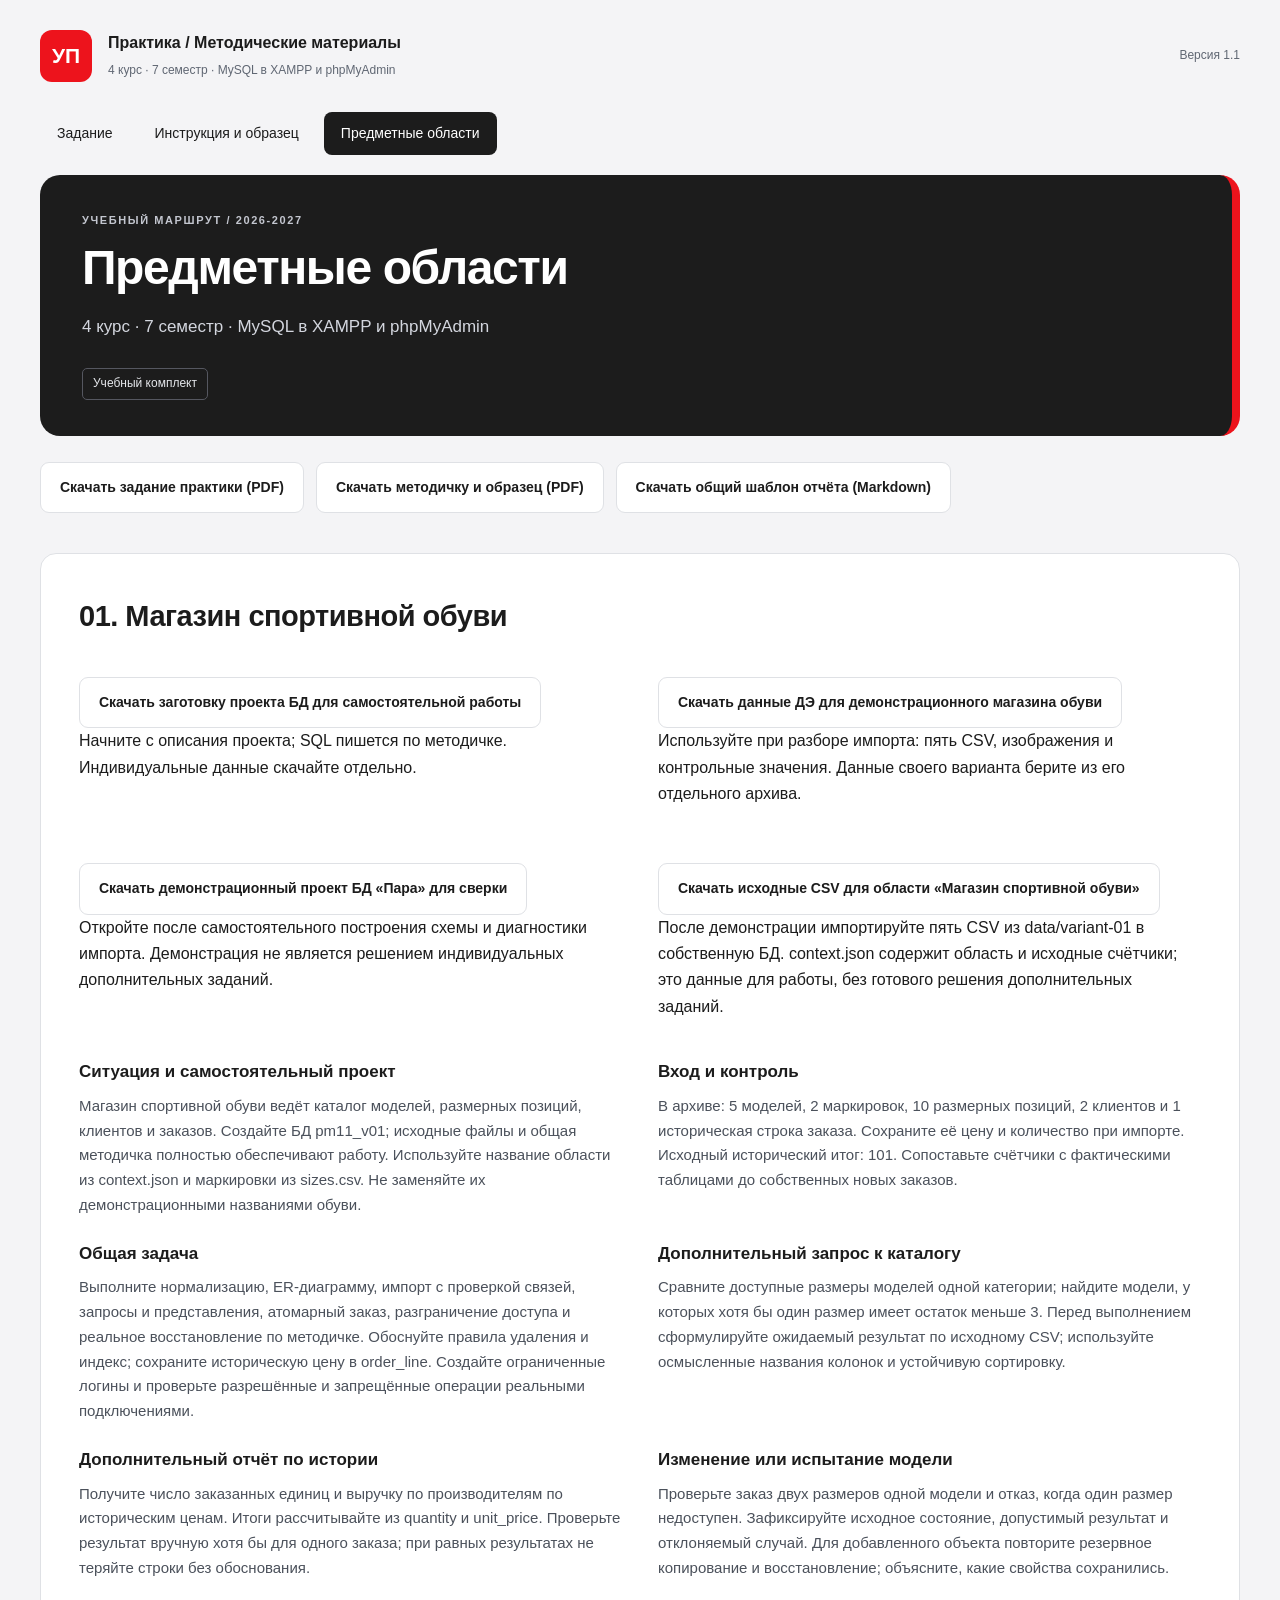
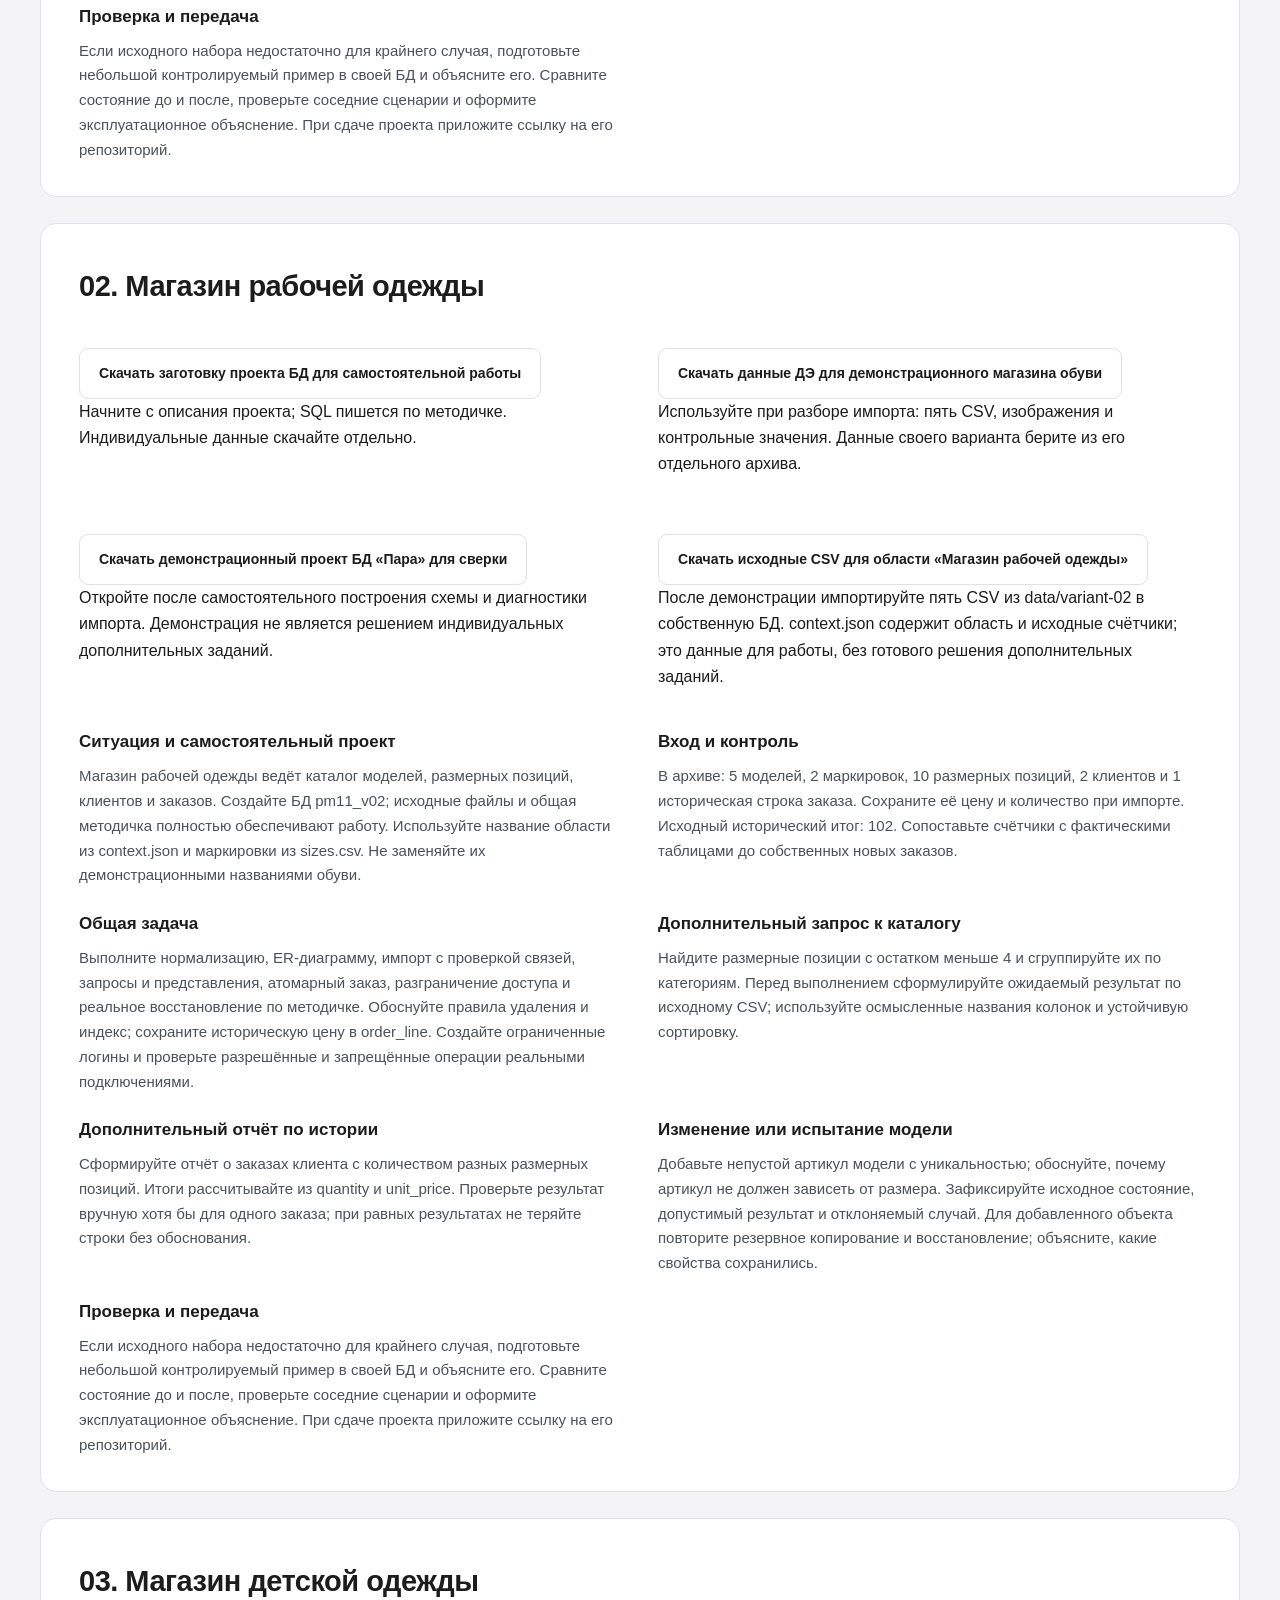
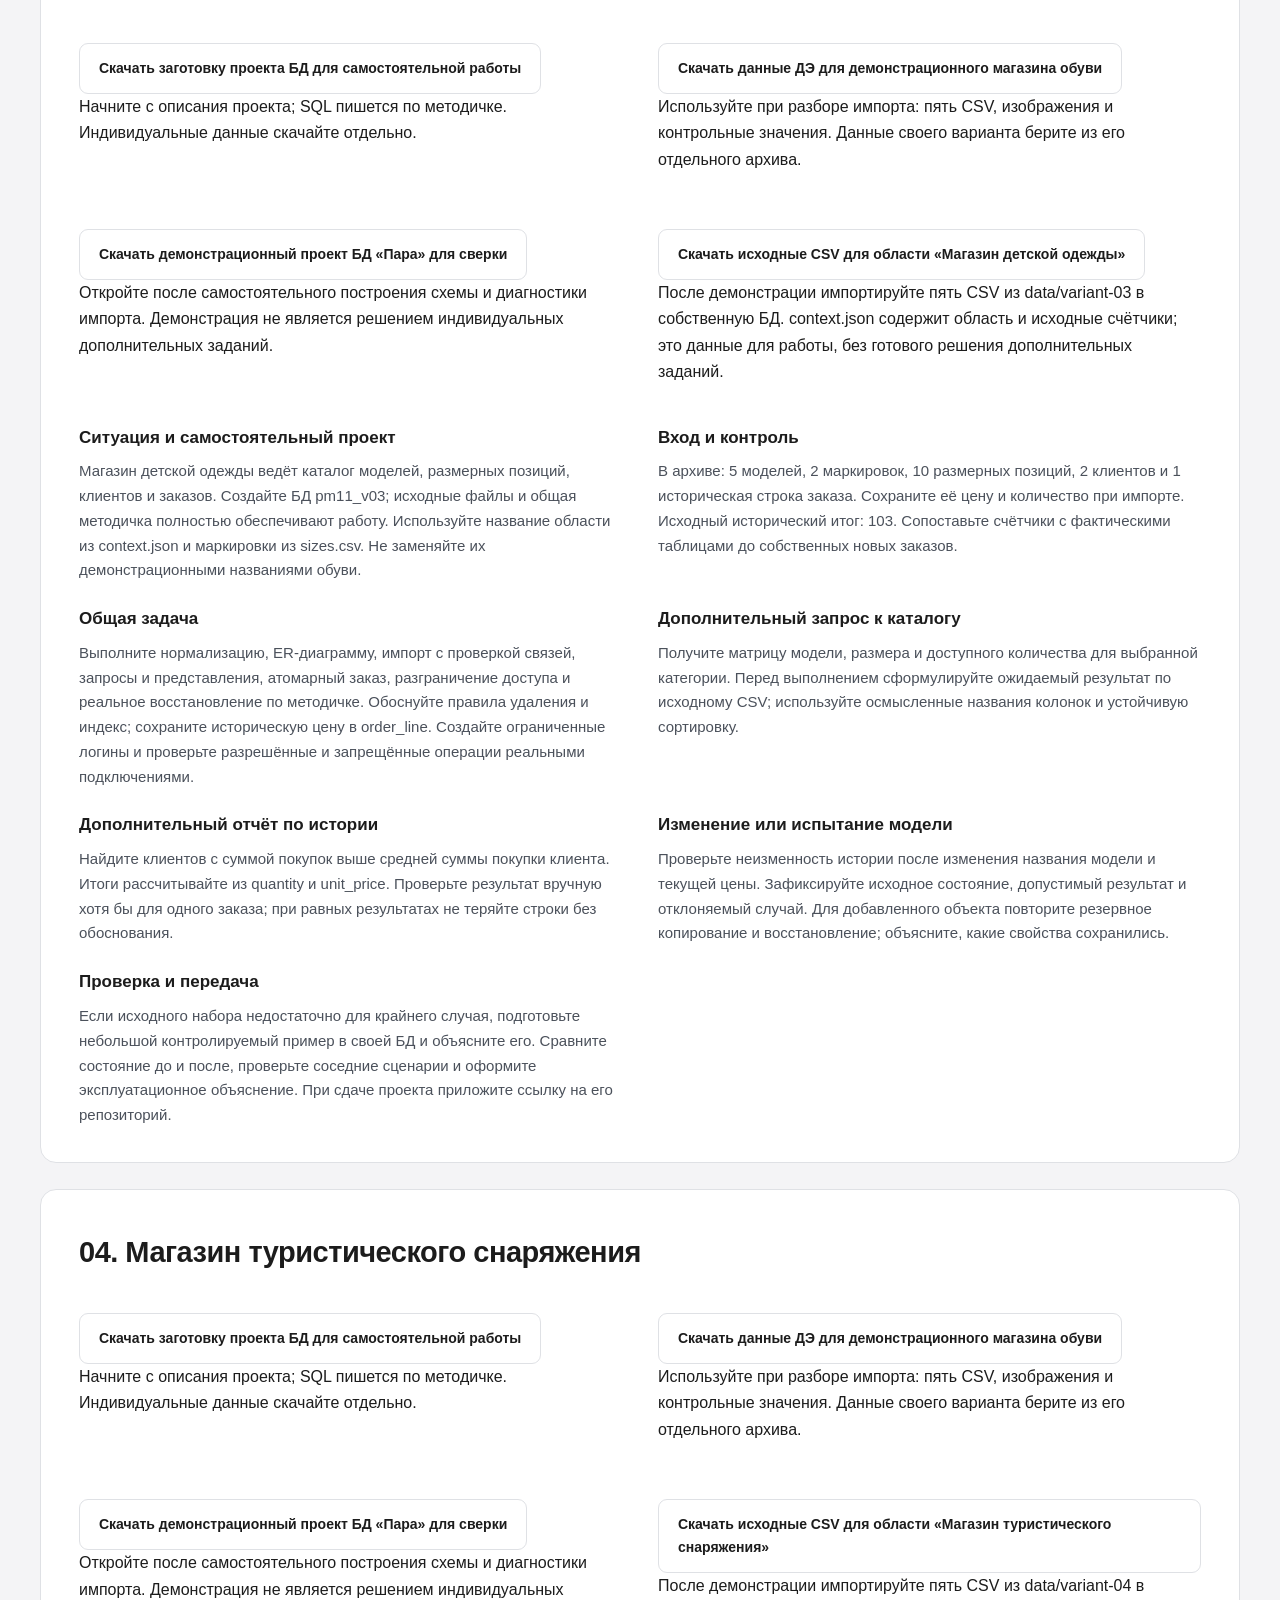
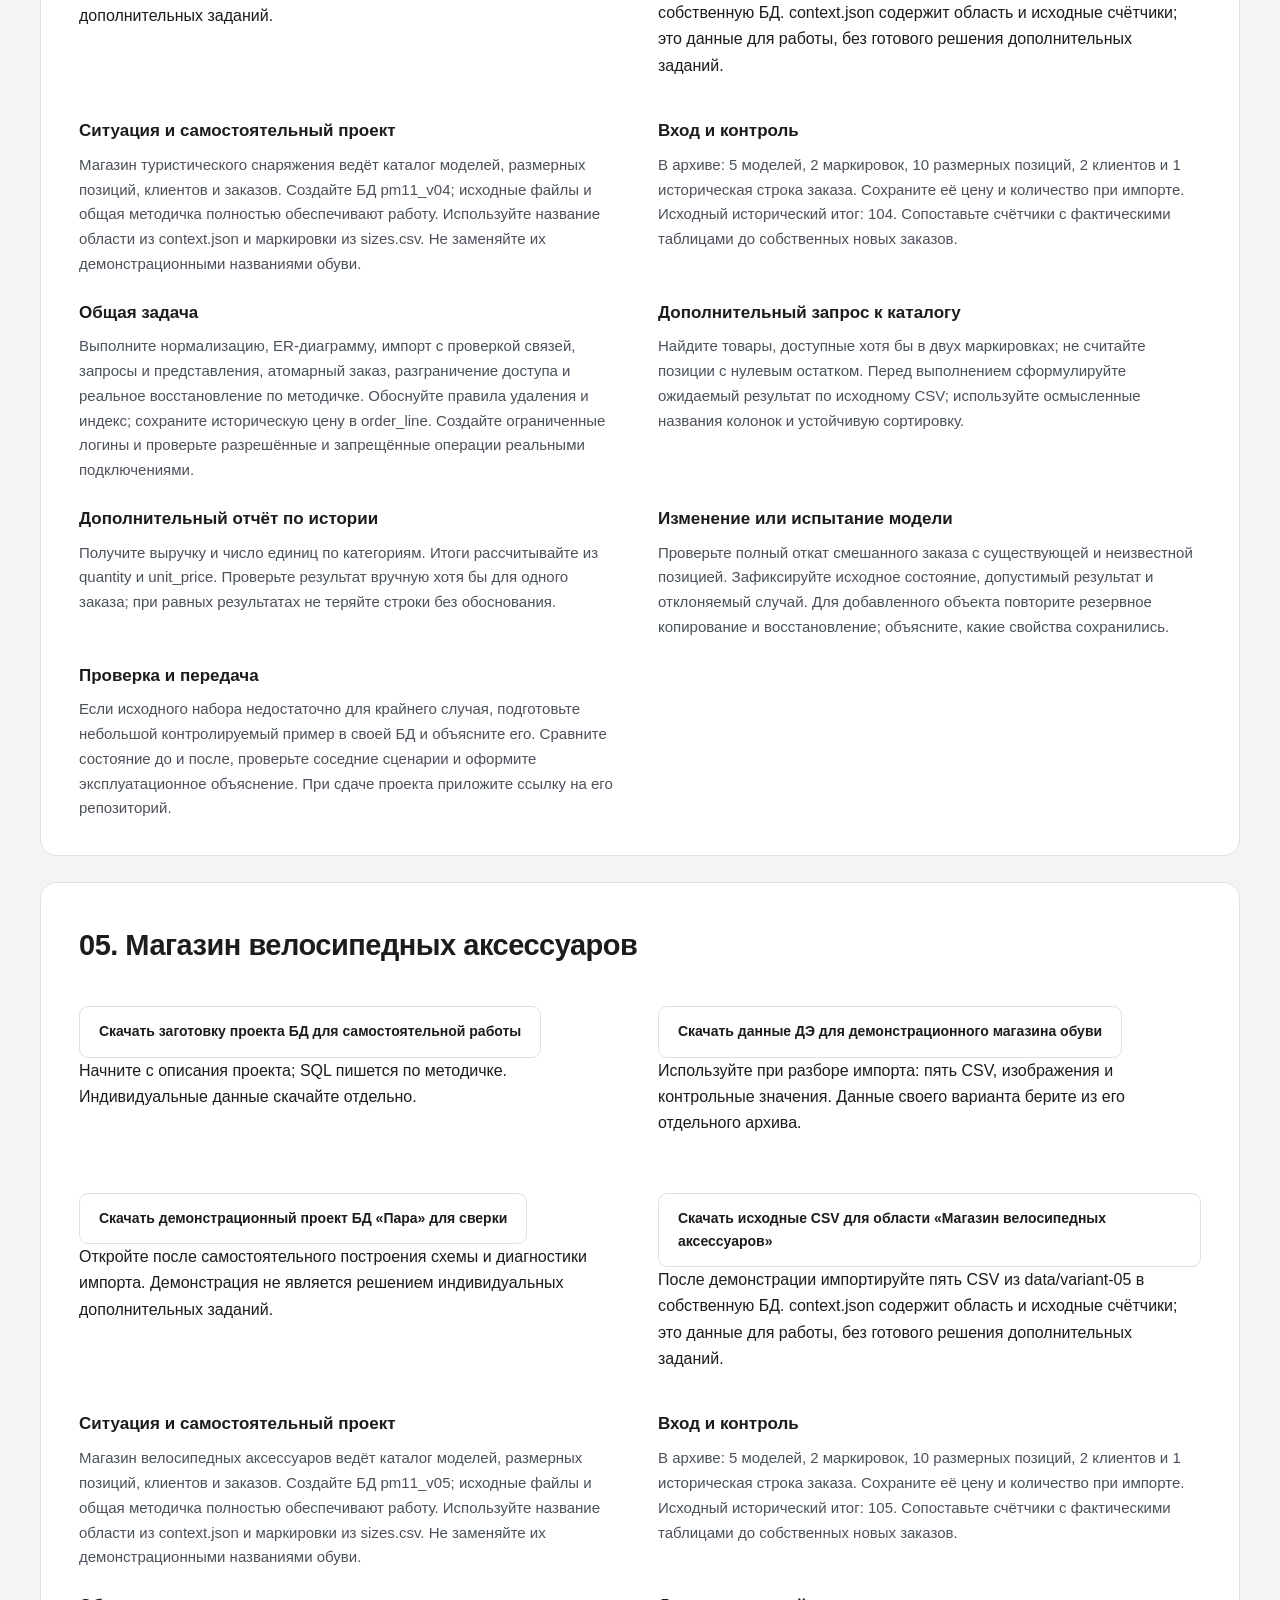
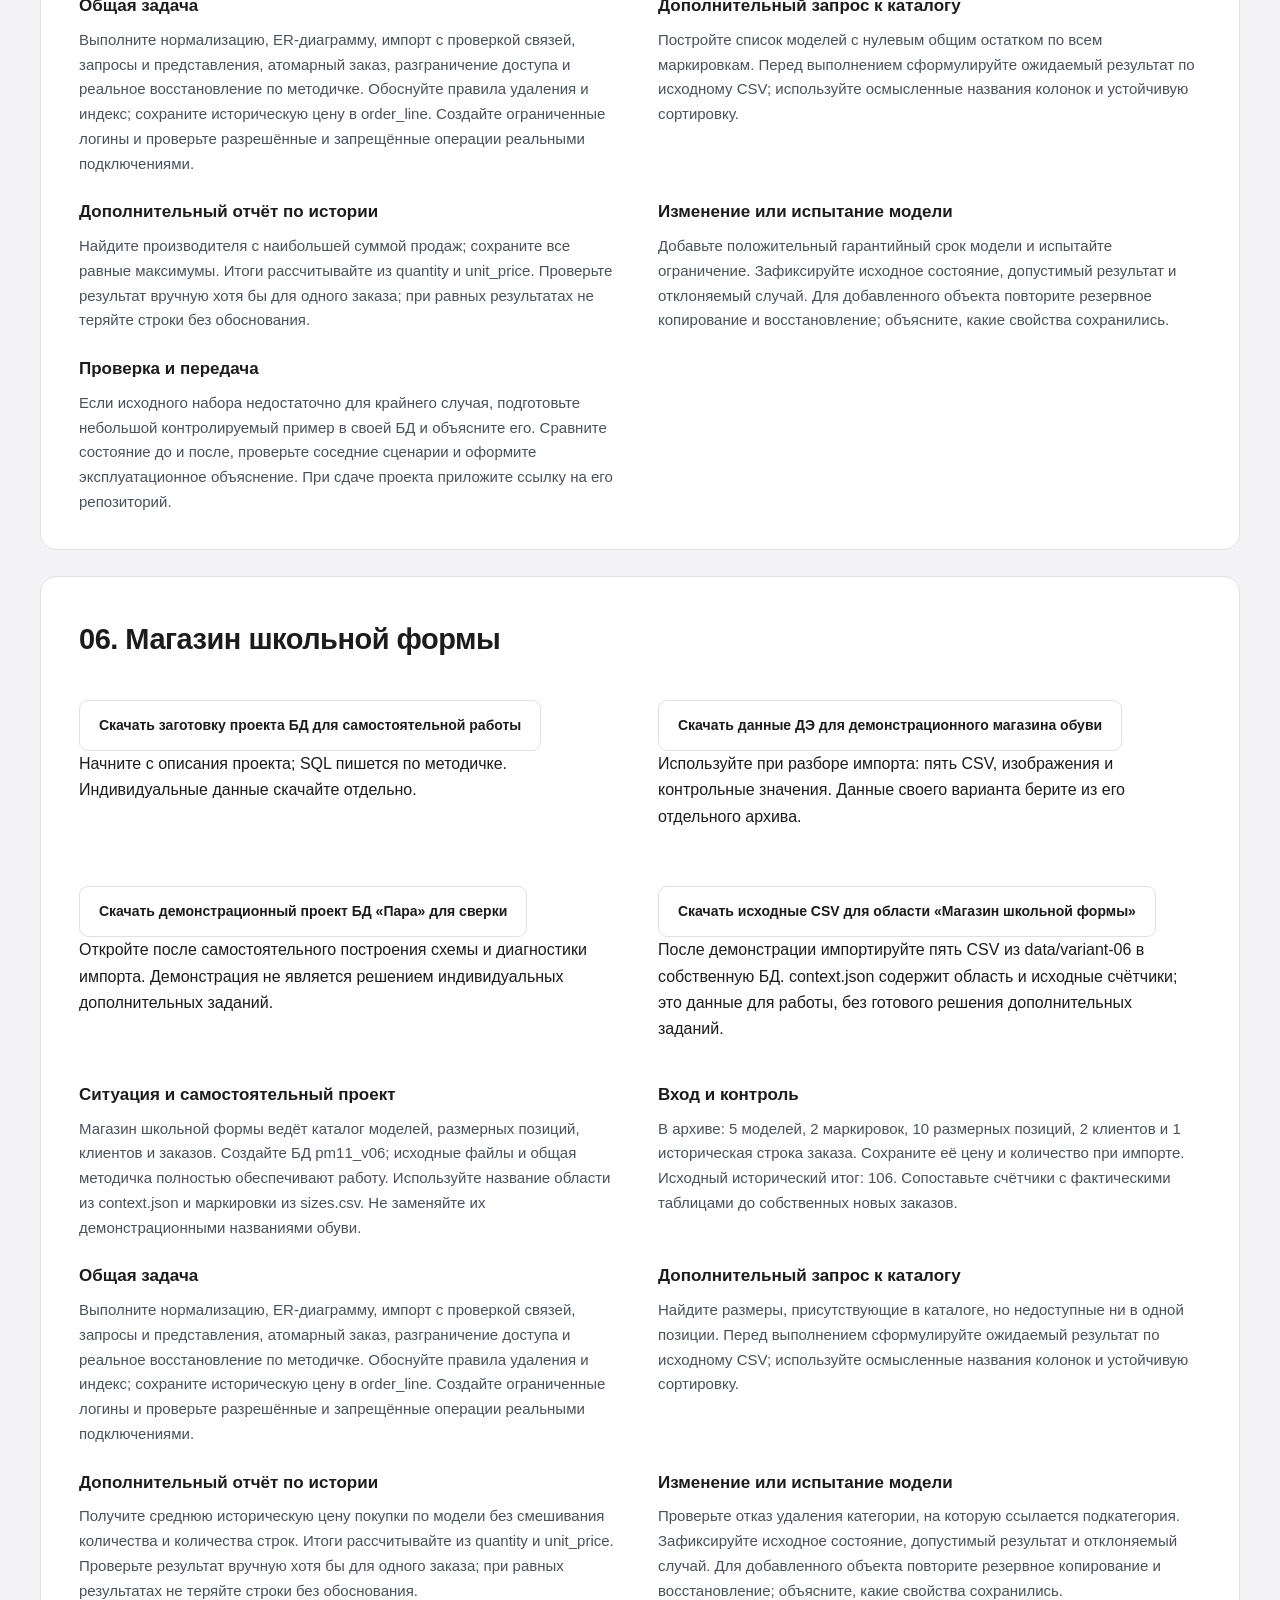
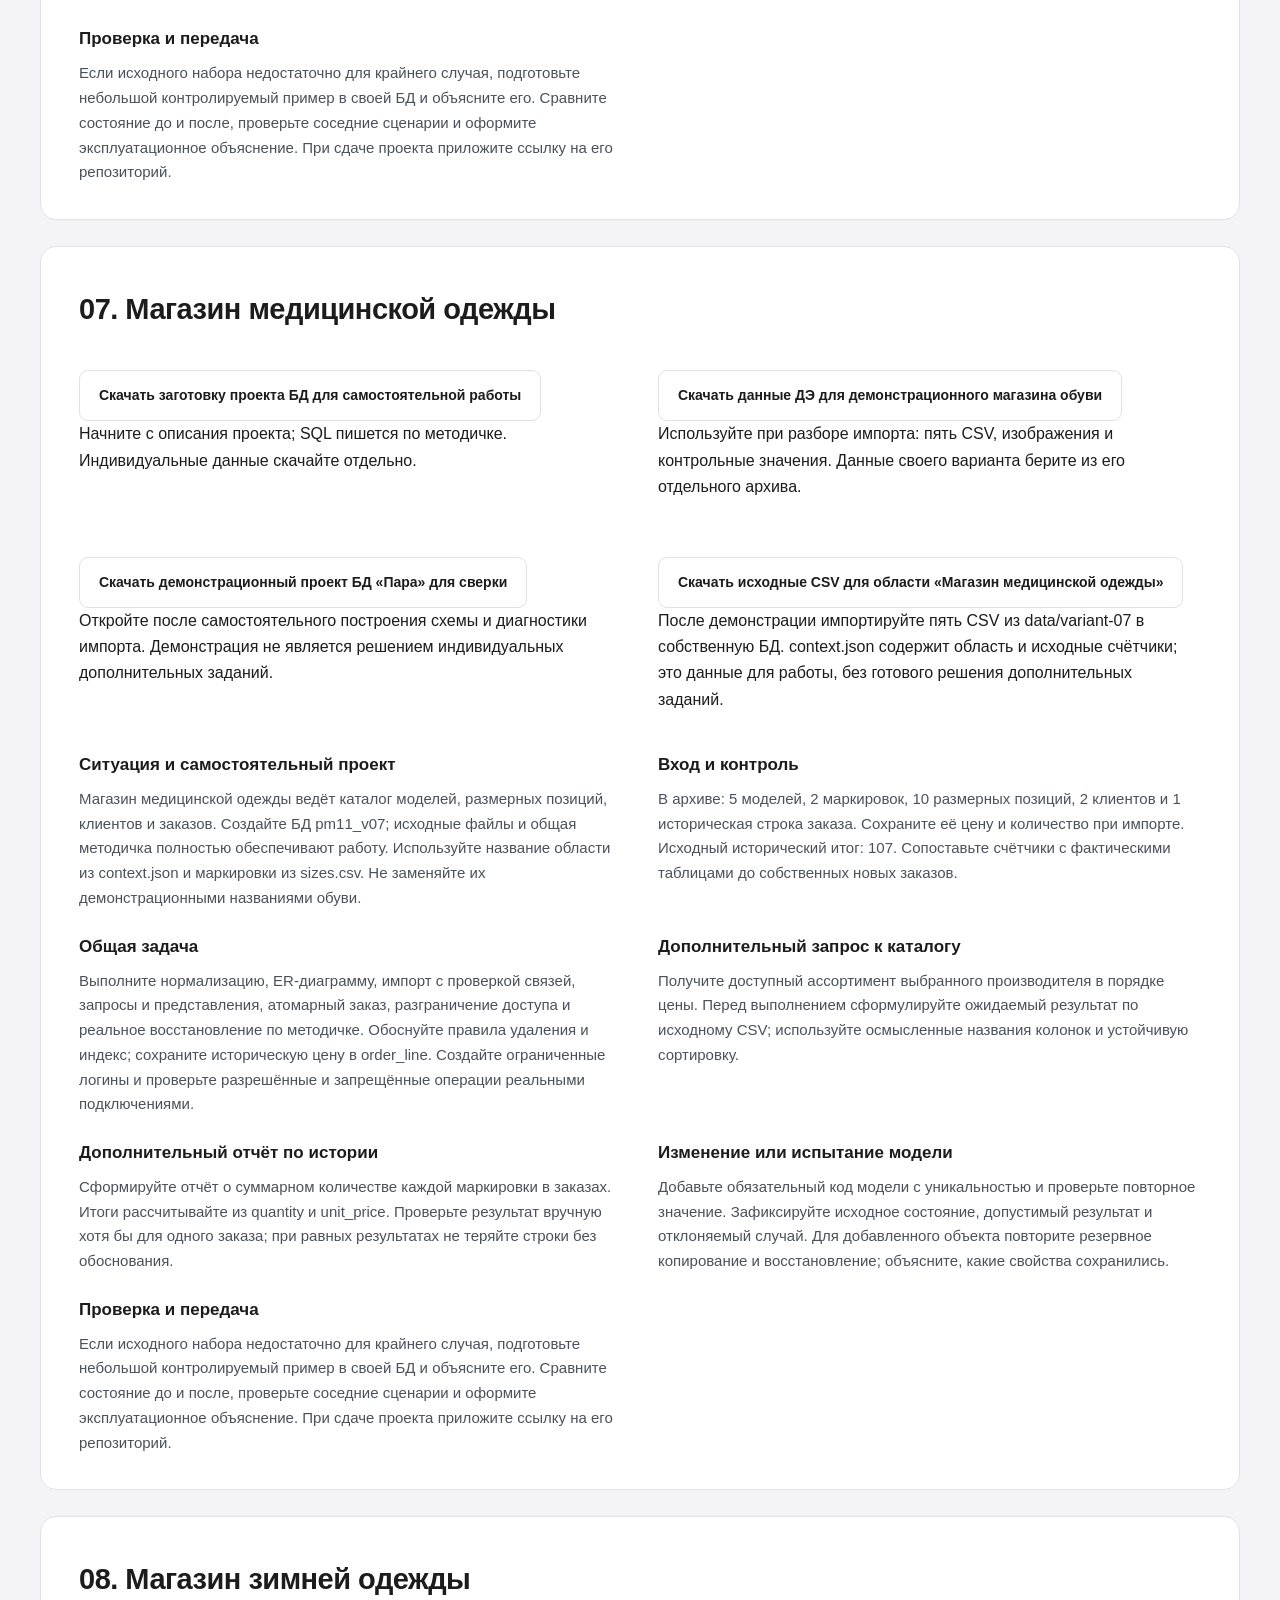
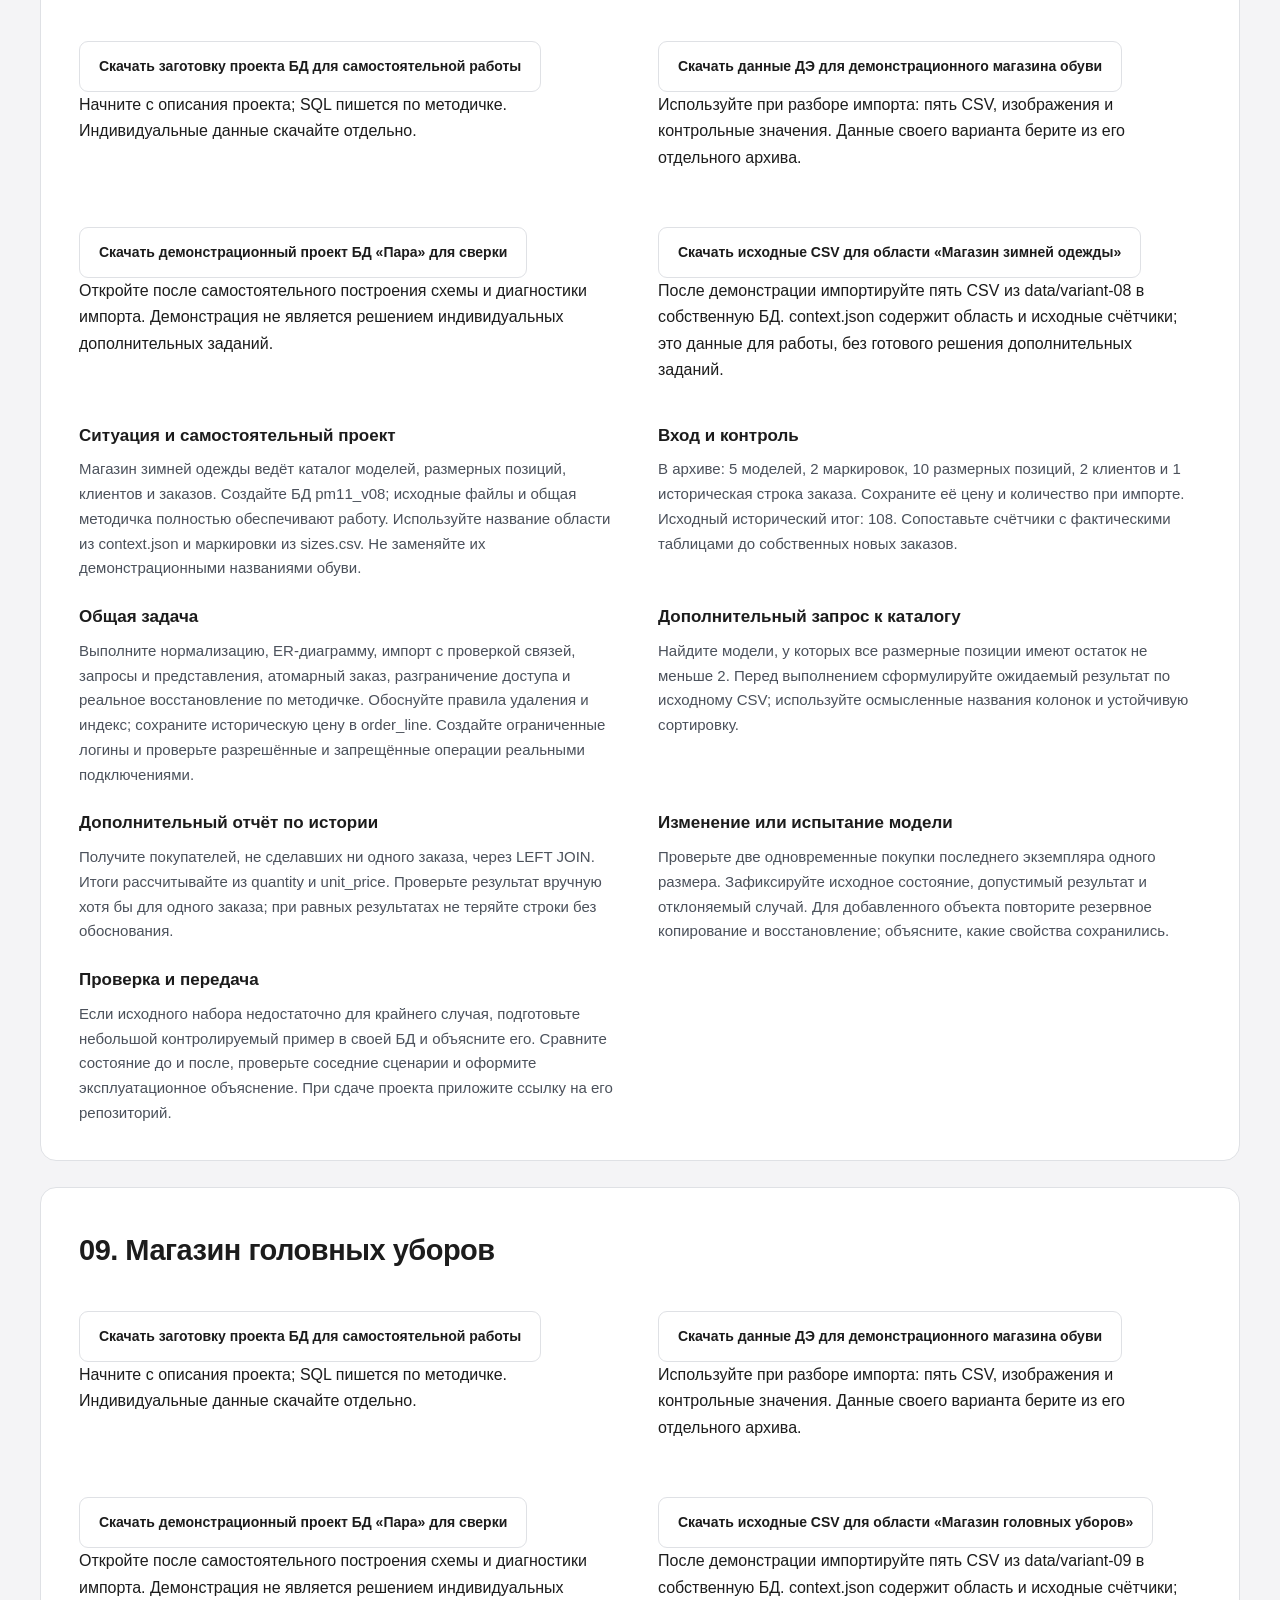
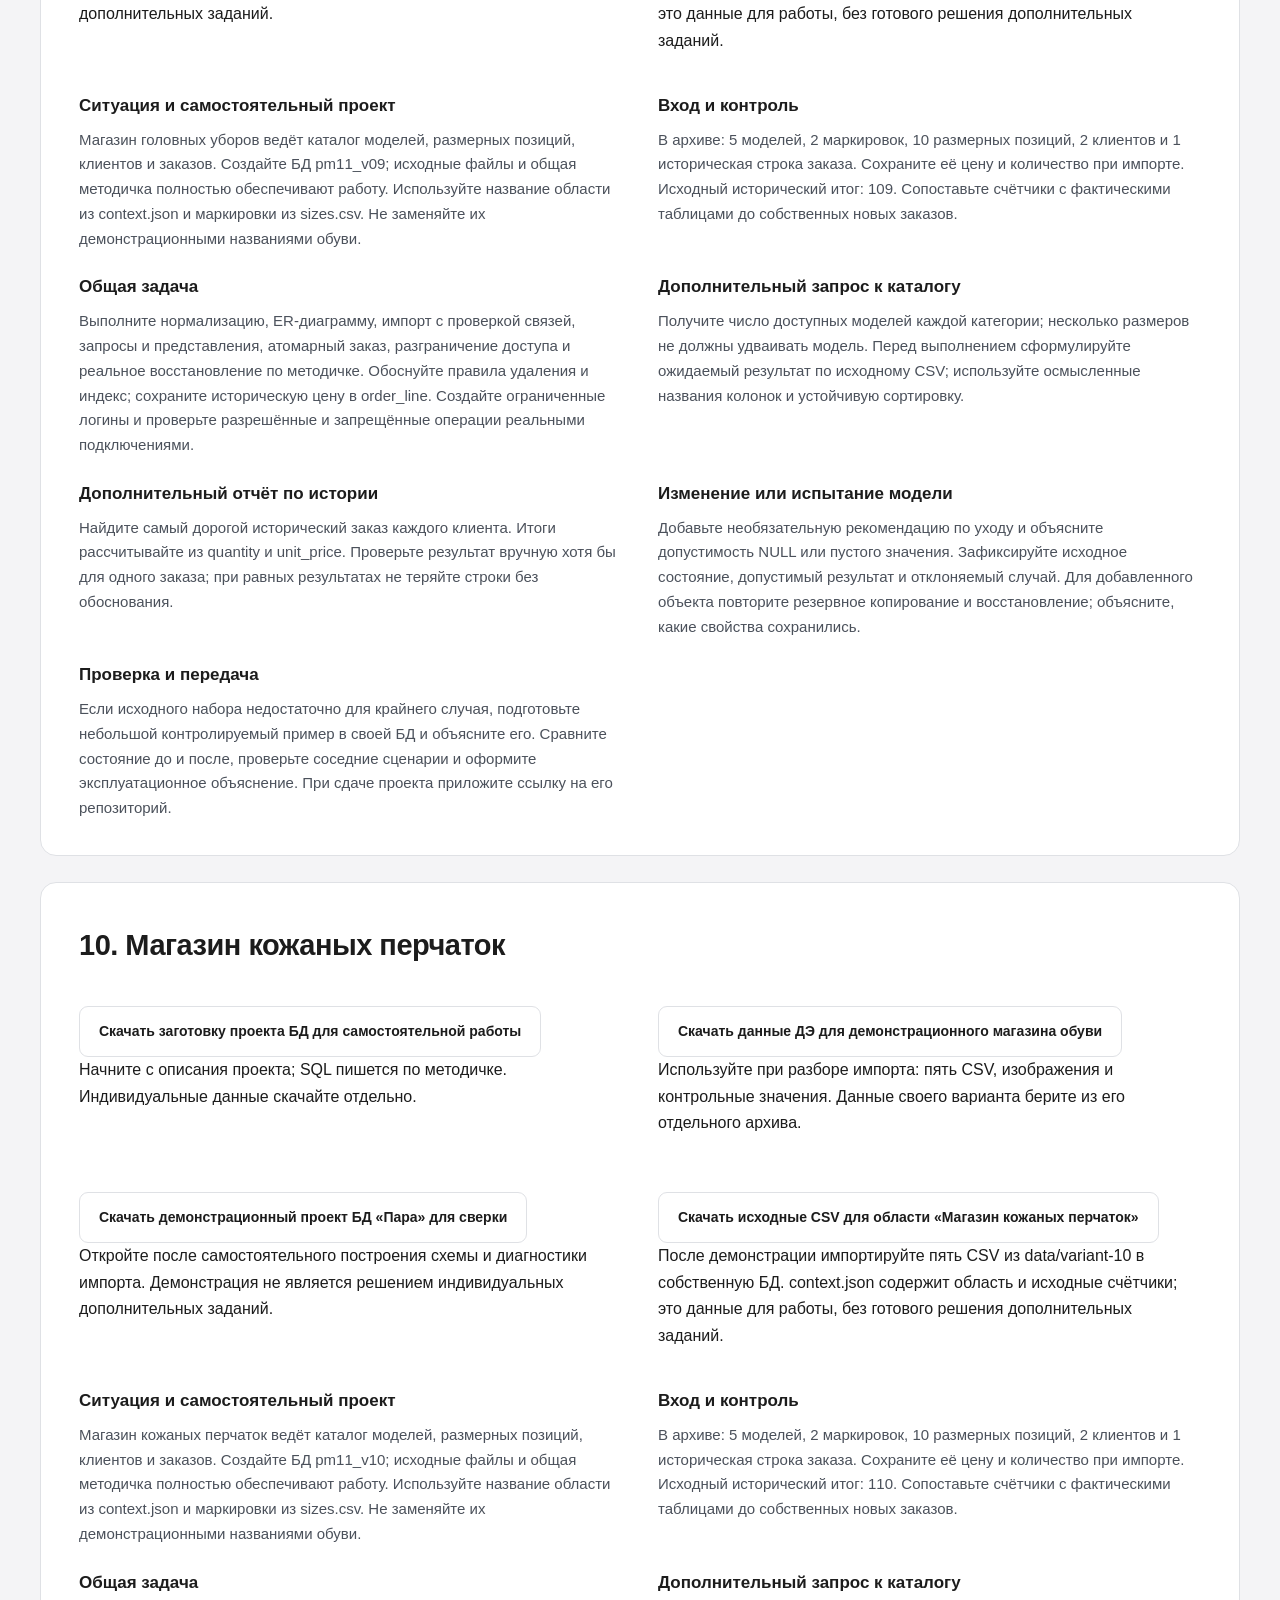
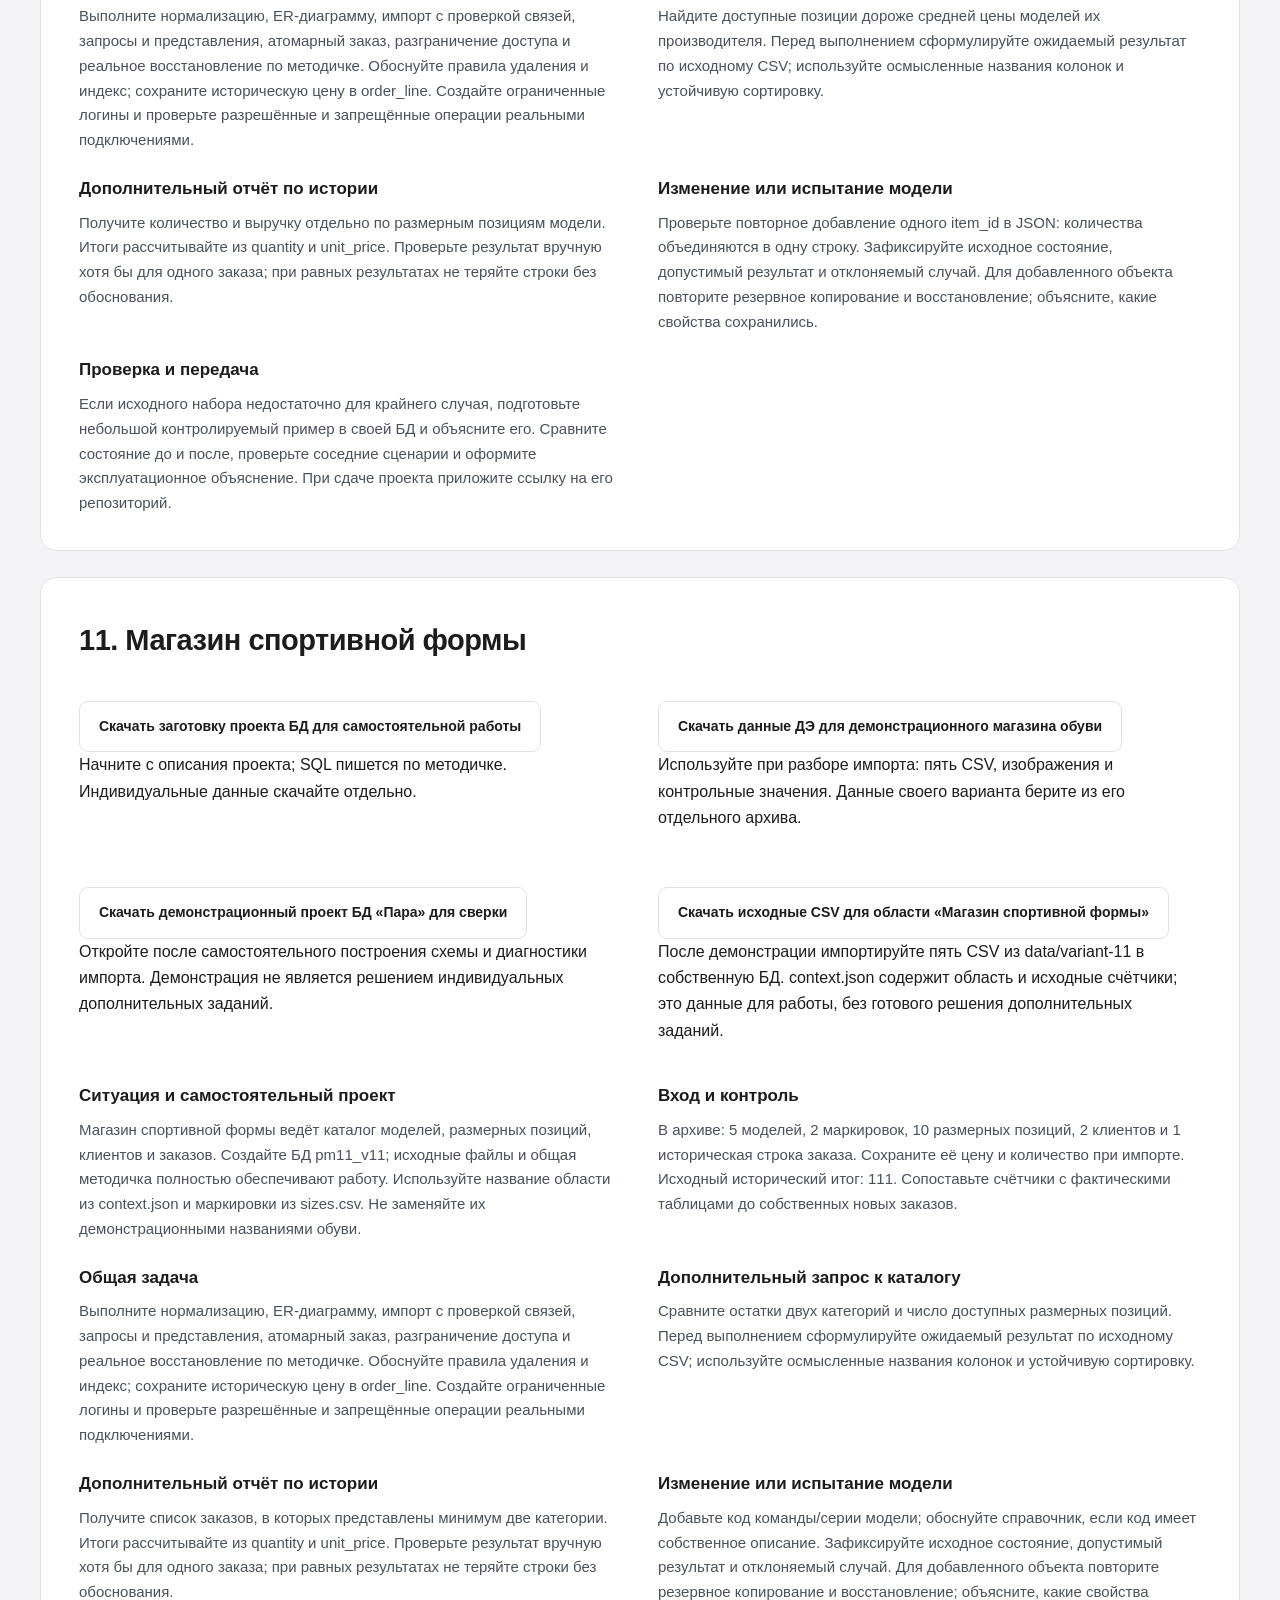
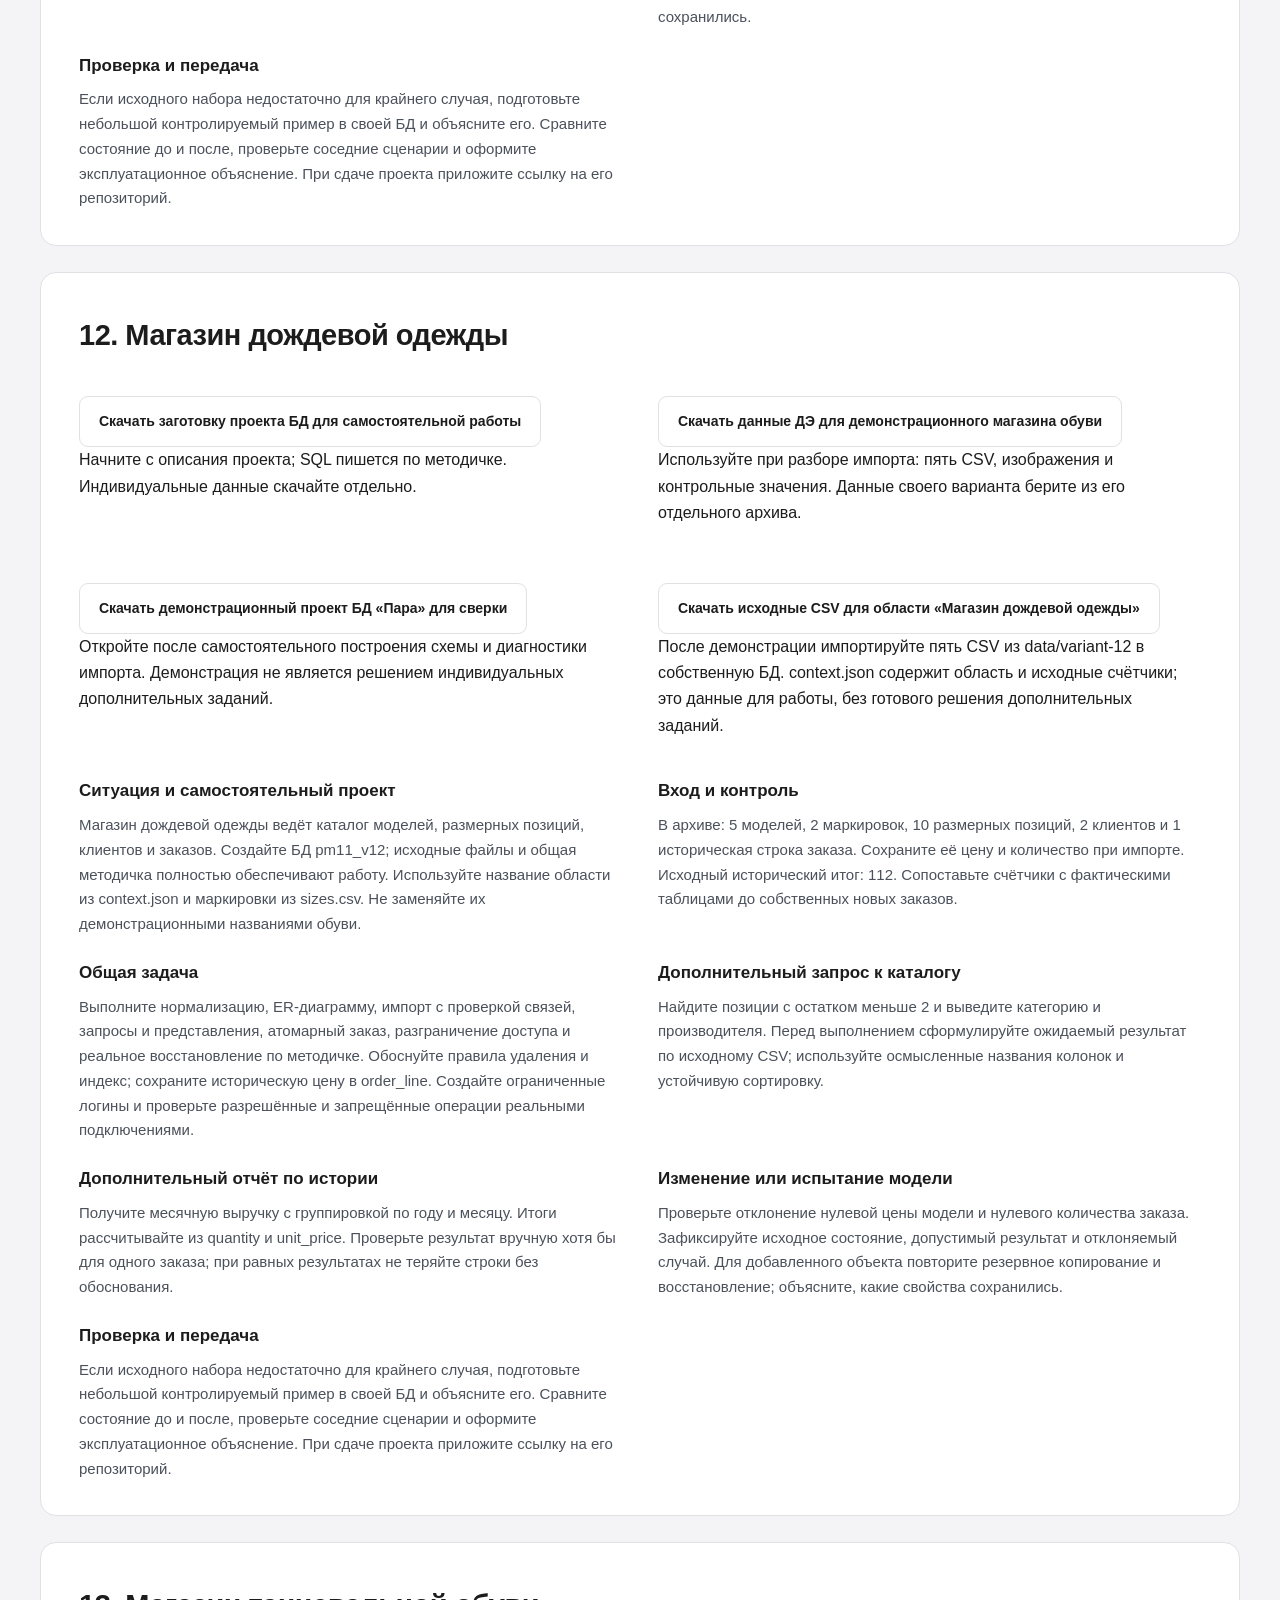
==== commit f0a68633: "Close UP.11 audit: correct variant categories and release version 1.1" ====
--- a/site/areas.html
+++ b/site/areas.html
@@ -1 +1 @@
-<!doctype html><html lang="ru"><head><meta charset="utf-8"><meta name="viewport" content="width=device-width,initial-scale=1"><title>Предметные области</title><link rel="icon" href="assets/favicon.svg"><link rel="stylesheet" href="assets/style.css"></head><body><a class="skip" href="#main">Перейти к содержанию</a><header class="shell top"><a class="brand" href="index.html"><span class="emblem">УП</span><span><strong>Практика / Методические материалы</strong><small>4 курс · 7 семестр · MySQL в XAMPP и phpMyAdmin</small></span></a><span class="version">Версия 1.0</span></header><div class="shell"><nav><a href="index.html" >Задание</a><a href="lessons.html" >Инструкция и образец</a><a href="areas.html" aria-current=page>Предметные области</a></nav><main id="main"><section class="hero"><p class="eyebrow">Учебный маршрут / 2026-2027</p><h1>Предметные области</h1><p>4 курс · 7 семестр · MySQL в XAMPP и phpMyAdmin</p><span class="badge">Учебный комплект</span></section><div class="downloads"><a class="button" href="downloads/assignment.pdf">Скачать задание практики (PDF)</a><a class="button" href="downloads/guide.pdf">Скачать методичку и образец (PDF)</a><a class="button" href="downloads/report-template.md">Скачать общий шаблон отчёта (Markdown)</a></div><article class="lesson" id="variant-01"><p class="eyebrow"></p><h2>01. Магазин спортивной обуви</h2><div class="blocks"><p class="block"><a class="button" href="downloads/database-starter.zip">Скачать заготовку проекта БД для самостоятельной работы</a><br>Начните с описания проекта; SQL пишется по методичке. Индивидуальные данные скачайте отдельно.</p><p class="block"><a class="button" href="downloads/demo-data.zip">Скачать данные ДЭ для демонстрационного магазина обуви</a><br>Используйте при разборе импорта: пять CSV, изображения и контрольные значения. Данные своего варианта берите из его отдельного архива.</p><p class="block"><a class="button" href="downloads/demo-solution.zip">Скачать демонстрационный проект БД «Пара» для сверки</a><br>Откройте после самостоятельного построения схемы и диагностики импорта. Демонстрация не является решением индивидуальных дополнительных заданий.</p><p class="block"><a class="button" href="downloads/variant-01.zip">Скачать исходные CSV для области «Магазин спортивной обуви»</a><br>После демонстрации импортируйте пять CSV из data/variant-01 в собственную БД. context.json содержит область и исходные счётчики; это данные для работы, без готового решения дополнительных заданий.</p><section class="block text"><h3>Ситуация и самостоятельный проект</h3><p>Магазин спортивной обуви ведёт каталог моделей, размерных позиций, клиентов и заказов. Создайте БД pm11_v01; исходные файлы и общая методичка полностью обеспечивают работу. Используйте название области из context.json и маркировки из sizes.csv. Не заменяйте их демонстрационными названиями обуви.</p></section><section class="block text"><h3>Вход и контроль</h3><p>В архиве: 5 моделей, 2 маркировок, 10 размерных позиций, 2 клиентов и 1 историческая строка заказа. Сохраните её цену и количество при импорте. Исходный исторический итог: 101. Сопоставьте счётчики с фактическими таблицами до собственных новых заказов.</p></section><section class="block text"><h3>Общая задача</h3><p>Выполните нормализацию, ER-диаграмму, импорт с проверкой связей, запросы и представления, атомарный заказ, разграничение доступа и реальное восстановление по методичке. Обоснуйте правила удаления и индекс; сохраните историческую цену в order_line. Создайте ограниченные логины и проверьте разрешённые и запрещённые операции реальными подключениями.</p></section><section class="block text"><h3>Дополнительный запрос к каталогу</h3><p>Сравните доступные размеры моделей одной категории; найдите модели, у которых хотя бы один размер имеет остаток меньше 3. Перед выполнением сформулируйте ожидаемый результат по исходному CSV; используйте осмысленные названия колонок и устойчивую сортировку.</p></section><section class="block text"><h3>Дополнительный отчёт по истории</h3><p>Получите число заказанных единиц и выручку по производителям по историческим ценам. Итоги рассчитывайте из quantity и unit_price. Проверьте результат вручную хотя бы для одного заказа; при равных результатах не теряйте строки без обоснования.</p></section><section class="block text"><h3>Изменение или испытание модели</h3><p>Проверьте заказ двух размеров одной модели и отказ, когда один размер недоступен. Зафиксируйте исходное состояние, допустимый результат и отклоняемый случай. Для добавленного объекта повторите резервное копирование и восстановление; объясните, какие свойства сохранились.</p></section><section class="block text"><h3>Проверка и передача</h3><p>Если исходного набора недостаточно для крайнего случая, подготовьте небольшой контролируемый пример в своей БД и объясните его. Сравните состояние до и после, проверьте соседние сценарии и оформите эксплуатационное объяснение. При сдаче проекта приложите ссылку на его репозиторий.</p></section></div></article><article class="lesson" id="variant-02"><p class="eyebrow"></p><h2>02. Магазин рабочей одежды</h2><div class="blocks"><p class="block"><a class="button" href="downloads/database-starter.zip">Скачать заготовку проекта БД для самостоятельной работы</a><br>Начните с описания проекта; SQL пишется по методичке. Индивидуальные данные скачайте отдельно.</p><p class="block"><a class="button" href="downloads/demo-data.zip">Скачать данные ДЭ для демонстрационного магазина обуви</a><br>Используйте при разборе импорта: пять CSV, изображения и контрольные значения. Данные своего варианта берите из его отдельного архива.</p><p class="block"><a class="button" href="downloads/demo-solution.zip">Скачать демонстрационный проект БД «Пара» для сверки</a><br>Откройте после самостоятельного построения схемы и диагностики импорта. Демонстрация не является решением индивидуальных дополнительных заданий.</p><p class="block"><a class="button" href="downloads/variant-02.zip">Скачать исходные CSV для области «Магазин рабочей одежды»</a><br>После демонстрации импортируйте пять CSV из data/variant-02 в собственную БД. context.json содержит область и исходные счётчики; это данные для работы, без готового решения дополнительных заданий.</p><section class="block text"><h3>Ситуация и самостоятельный проект</h3><p>Магазин рабочей одежды ведёт каталог моделей, размерных позиций, клиентов и заказов. Создайте БД pm11_v02; исходные файлы и общая методичка полностью обеспечивают работу. Используйте название области из context.json и маркировки из sizes.csv. Не заменяйте их демонстрационными названиями обуви.</p></section><section class="block text"><h3>Вход и контроль</h3><p>В архиве: 5 моделей, 2 маркировок, 10 размерных позиций, 2 клиентов и 1 историческая строка заказа. Сохраните её цену и количество при импорте. Исходный исторический итог: 102. Сопоставьте счётчики с фактическими таблицами до собственных новых заказов.</p></section><section class="block text"><h3>Общая задача</h3><p>Выполните нормализацию, ER-диаграмму, импорт с проверкой связей, запросы и представления, атомарный заказ, разграничение доступа и реальное восстановление по методичке. Обоснуйте правила удаления и индекс; сохраните историческую цену в order_line. Создайте ограниченные логины и проверьте разрешённые и запрещённые операции реальными подключениями.</p></section><section class="block text"><h3>Дополнительный запрос к каталогу</h3><p>Найдите размерные позиции с остатком меньше 4 и сгруппируйте их по категориям. Перед выполнением сформулируйте ожидаемый результат по исходному CSV; используйте осмысленные названия колонок и устойчивую сортировку.</p></section><section class="block text"><h3>Дополнительный отчёт по истории</h3><p>Сформируйте отчёт о заказах клиента с количеством разных размерных позиций. Итоги рассчитывайте из quantity и unit_price. Проверьте результат вручную хотя бы для одного заказа; при равных результатах не теряйте строки без обоснования.</p></section><section class="block text"><h3>Изменение или испытание модели</h3><p>Добавьте непустой артикул модели с уникальностью; обоснуйте, почему артикул не должен зависеть от размера. Зафиксируйте исходное состояние, допустимый результат и отклоняемый случай. Для добавленного объекта повторите резервное копирование и восстановление; объясните, какие свойства сохранились.</p></section><section class="block text"><h3>Проверка и передача</h3><p>Если исходного набора недостаточно для крайнего случая, подготовьте небольшой контролируемый пример в своей БД и объясните его. Сравните состояние до и после, проверьте соседние сценарии и оформите эксплуатационное объяснение. При сдаче проекта приложите ссылку на его репозиторий.</p></section></div></article><article class="lesson" id="variant-03"><p class="eyebrow"></p><h2>03. Магазин детской одежды</h2><div class="blocks"><p class="block"><a class="button" href="downloads/database-starter.zip">Скачать заготовку проекта БД для самостоятельной работы</a><br>Начните с описания проекта; SQL пишется по методичке. Индивидуальные данные скачайте отдельно.</p><p class="block"><a class="button" href="downloads/demo-data.zip">Скачать данные ДЭ для демонстрационного магазина обуви</a><br>Используйте при разборе импорта: пять CSV, изображения и контрольные значения. Данные своего варианта берите из его отдельного архива.</p><p class="block"><a class="button" href="downloads/demo-solution.zip">Скачать демонстрационный проект БД «Пара» для сверки</a><br>Откройте после самостоятельного построения схемы и диагностики импорта. Демонстрация не является решением индивидуальных дополнительных заданий.</p><p class="block"><a class="button" href="downloads/variant-03.zip">Скачать исходные CSV для области «Магазин детской одежды»</a><br>После демонстрации импортируйте пять CSV из data/variant-03 в собственную БД. context.json содержит область и исходные счётчики; это данные для работы, без готового решения дополнительных заданий.</p><section class="block text"><h3>Ситуация и самостоятельный проект</h3><p>Магазин детской одежды ведёт каталог моделей, размерных позиций, клиентов и заказов. Создайте БД pm11_v03; исходные файлы и общая методичка полностью обеспечивают работу. Используйте название области из context.json и маркировки из sizes.csv. Не заменяйте их демонстрационными названиями обуви.</p></section><section class="block text"><h3>Вход и контроль</h3><p>В архиве: 5 моделей, 2 маркировок, 10 размерных позиций, 2 клиентов и 1 историческая строка заказа. Сохраните её цену и количество при импорте. Исходный исторический итог: 103. Сопоставьте счётчики с фактическими таблицами до собственных новых заказов.</p></section><section class="block text"><h3>Общая задача</h3><p>Выполните нормализацию, ER-диаграмму, импорт с проверкой связей, запросы и представления, атомарный заказ, разграничение доступа и реальное восстановление по методичке. Обоснуйте правила удаления и индекс; сохраните историческую цену в order_line. Создайте ограниченные логины и проверьте разрешённые и запрещённые операции реальными подключениями.</p></section><section class="block text"><h3>Дополнительный запрос к каталогу</h3><p>Получите матрицу модели, размера и доступного количества для выбранной категории. Перед выполнением сформулируйте ожидаемый результат по исходному CSV; используйте осмысленные названия колонок и устойчивую сортировку.</p></section><section class="block text"><h3>Дополнительный отчёт по истории</h3><p>Найдите клиентов с суммой покупок выше средней суммы покупки клиента. Итоги рассчитывайте из quantity и unit_price. Проверьте результат вручную хотя бы для одного заказа; при равных результатах не теряйте строки без обоснования.</p></section><section class="block text"><h3>Изменение или испытание модели</h3><p>Проверьте неизменность истории после изменения названия модели и текущей цены. Зафиксируйте исходное состояние, допустимый результат и отклоняемый случай. Для добавленного объекта повторите резервное копирование и восстановление; объясните, какие свойства сохранились.</p></section><section class="block text"><h3>Проверка и передача</h3><p>Если исходного набора недостаточно для крайнего случая, подготовьте небольшой контролируемый пример в своей БД и объясните его. Сравните состояние до и после, проверьте соседние сценарии и оформите эксплуатационное объяснение. При сдаче проекта приложите ссылку на его репозиторий.</p></section></div></article><article class="lesson" id="variant-04"><p class="eyebrow"></p><h2>04. Магазин туристического снаряжения</h2><div class="blocks"><p class="block"><a class="button" href="downloads/database-starter.zip">Скачать заготовку проекта БД для самостоятельной работы</a><br>Начните с описания проекта; SQL пишется по методичке. Индивидуальные данные скачайте отдельно.</p><p class="block"><a class="button" href="downloads/demo-data.zip">Скачать данные ДЭ для демонстрационного магазина обуви</a><br>Используйте при разборе импорта: пять CSV, изображения и контрольные значения. Данные своего варианта берите из его отдельного архива.</p><p class="block"><a class="button" href="downloads/demo-solution.zip">Скачать демонстрационный проект БД «Пара» для сверки</a><br>Откройте после самостоятельного построения схемы и диагностики импорта. Демонстрация не является решением индивидуальных дополнительных заданий.</p><p class="block"><a class="button" href="downloads/variant-04.zip">Скачать исходные CSV для области «Магазин туристического снаряжения»</a><br>После демонстрации импортируйте пять CSV из data/variant-04 в собственную БД. context.json содержит область и исходные счётчики; это данные для работы, без готового решения дополнительных заданий.</p><section class="block text"><h3>Ситуация и самостоятельный проект</h3><p>Магазин туристического снаряжения ведёт каталог моделей, размерных позиций, клиентов и заказов. Создайте БД pm11_v04; исходные файлы и общая методичка полностью обеспечивают работу. Используйте название области из context.json и маркировки из sizes.csv. Не заменяйте их демонстрационными названиями обуви.</p></section><section class="block text"><h3>Вход и контроль</h3><p>В архиве: 5 моделей, 2 маркировок, 10 размерных позиций, 2 клиентов и 1 историческая строка заказа. Сохраните её цену и количество при импорте. Исходный исторический итог: 104. Сопоставьте счётчики с фактическими таблицами до собственных новых заказов.</p></section><section class="block text"><h3>Общая задача</h3><p>Выполните нормализацию, ER-диаграмму, импорт с проверкой связей, запросы и представления, атомарный заказ, разграничение доступа и реальное восстановление по методичке. Обоснуйте правила удаления и индекс; сохраните историческую цену в order_line. Создайте ограниченные логины и проверьте разрешённые и запрещённые операции реальными подключениями.</p></section><section class="block text"><h3>Дополнительный запрос к каталогу</h3><p>Найдите товары, доступные хотя бы в двух маркировках; не считайте позиции с нулевым остатком. Перед выполнением сформулируйте ожидаемый результат по исходному CSV; используйте осмысленные названия колонок и устойчивую сортировку.</p></section><section class="block text"><h3>Дополнительный отчёт по истории</h3><p>Получите выручку и число единиц по категориям. Итоги рассчитывайте из quantity и unit_price. Проверьте результат вручную хотя бы для одного заказа; при равных результатах не теряйте строки без обоснования.</p></section><section class="block text"><h3>Изменение или испытание модели</h3><p>Проверьте полный откат смешанного заказа с существующей и неизвестной позицией. Зафиксируйте исходное состояние, допустимый результат и отклоняемый случай. Для добавленного объекта повторите резервное копирование и восстановление; объясните, какие свойства сохранились.</p></section><section class="block text"><h3>Проверка и передача</h3><p>Если исходного набора недостаточно для крайнего случая, подготовьте небольшой контролируемый пример в своей БД и объясните его. Сравните состояние до и после, проверьте соседние сценарии и оформите эксплуатационное объяснение. При сдаче проекта приложите ссылку на его репозиторий.</p></section></div></article><article class="lesson" id="variant-05"><p class="eyebrow"></p><h2>05. Магазин велосипедных аксессуаров</h2><div class="blocks"><p class="block"><a class="button" href="downloads/database-starter.zip">Скачать заготовку проекта БД для самостоятельной работы</a><br>Начните с описания проекта; SQL пишется по методичке. Индивидуальные данные скачайте отдельно.</p><p class="block"><a class="button" href="downloads/demo-data.zip">Скачать данные ДЭ для демонстрационного магазина обуви</a><br>Используйте при разборе импорта: пять CSV, изображения и контрольные значения. Данные своего варианта берите из его отдельного архива.</p><p class="block"><a class="button" href="downloads/demo-solution.zip">Скачать демонстрационный проект БД «Пара» для сверки</a><br>Откройте после самостоятельного построения схемы и диагностики импорта. Демонстрация не является решением индивидуальных дополнительных заданий.</p><p class="block"><a class="button" href="downloads/variant-05.zip">Скачать исходные CSV для области «Магазин велосипедных аксессуаров»</a><br>После демонстрации импортируйте пять CSV из data/variant-05 в собственную БД. context.json содержит область и исходные счётчики; это данные для работы, без готового решения дополнительных заданий.</p><section class="block text"><h3>Ситуация и самостоятельный проект</h3><p>Магазин велосипедных аксессуаров ведёт каталог моделей, размерных позиций, клиентов и заказов. Создайте БД pm11_v05; исходные файлы и общая методичка полностью обеспечивают работу. Используйте название области из context.json и маркировки из sizes.csv. Не заменяйте их демонстрационными названиями обуви.</p></section><section class="block text"><h3>Вход и контроль</h3><p>В архиве: 5 моделей, 2 маркировок, 10 размерных позиций, 2 клиентов и 1 историческая строка заказа. Сохраните её цену и количество при импорте. Исходный исторический итог: 105. Сопоставьте счётчики с фактическими таблицами до собственных новых заказов.</p></section><section class="block text"><h3>Общая задача</h3><p>Выполните нормализацию, ER-диаграмму, импорт с проверкой связей, запросы и представления, атомарный заказ, разграничение доступа и реальное восстановление по методичке. Обоснуйте правила удаления и индекс; сохраните историческую цену в order_line. Создайте ограниченные логины и проверьте разрешённые и запрещённые операции реальными подключениями.</p></section><section class="block text"><h3>Дополнительный запрос к каталогу</h3><p>Постройте список моделей с нулевым общим остатком по всем маркировкам. Перед выполнением сформулируйте ожидаемый результат по исходному CSV; используйте осмысленные названия колонок и устойчивую сортировку.</p></section><section class="block text"><h3>Дополнительный отчёт по истории</h3><p>Найдите производителя с наибольшей суммой продаж; сохраните все равные максимумы. Итоги рассчитывайте из quantity и unit_price. Проверьте результат вручную хотя бы для одного заказа; при равных результатах не теряйте строки без обоснования.</p></section><section class="block text"><h3>Изменение или испытание модели</h3><p>Добавьте положительный гарантийный срок модели и испытайте ограничение. Зафиксируйте исходное состояние, допустимый результат и отклоняемый случай. Для добавленного объекта повторите резервное копирование и восстановление; объясните, какие свойства сохранились.</p></section><section class="block text"><h3>Проверка и передача</h3><p>Если исходного набора недостаточно для крайнего случая, подготовьте небольшой контролируемый пример в своей БД и объясните его. Сравните состояние до и после, проверьте соседние сценарии и оформите эксплуатационное объяснение. При сдаче проекта приложите ссылку на его репозиторий.</p></section></div></article><article class="lesson" id="variant-06"><p class="eyebrow"></p><h2>06. Магазин школьной формы</h2><div class="blocks"><p class="block"><a class="button" href="downloads/database-starter.zip">Скачать заготовку проекта БД для самостоятельной работы</a><br>Начните с описания проекта; SQL пишется по методичке. Индивидуальные данные скачайте отдельно.</p><p class="block"><a class="button" href="downloads/demo-data.zip">Скачать данные ДЭ для демонстрационного магазина обуви</a><br>Используйте при разборе импорта: пять CSV, изображения и контрольные значения. Данные своего варианта берите из его отдельного архива.</p><p class="block"><a class="button" href="downloads/demo-solution.zip">Скачать демонстрационный проект БД «Пара» для сверки</a><br>Откройте после самостоятельного построения схемы и диагностики импорта. Демонстрация не является решением индивидуальных дополнительных заданий.</p><p class="block"><a class="button" href="downloads/variant-06.zip">Скачать исходные CSV для области «Магазин школьной формы»</a><br>После демонстрации импортируйте пять CSV из data/variant-06 в собственную БД. context.json содержит область и исходные счётчики; это данные для работы, без готового решения дополнительных заданий.</p><section class="block text"><h3>Ситуация и самостоятельный проект</h3><p>Магазин школьной формы ведёт каталог моделей, размерных позиций, клиентов и заказов. Создайте БД pm11_v06; исходные файлы и общая методичка полностью обеспечивают работу. Используйте название области из context.json и маркировки из sizes.csv. Не заменяйте их демонстрационными названиями обуви.</p></section><section class="block text"><h3>Вход и контроль</h3><p>В архиве: 5 моделей, 2 маркировок, 10 размерных позиций, 2 клиентов и 1 историческая строка заказа. Сохраните её цену и количество при импорте. Исходный исторический итог: 106. Сопоставьте счётчики с фактическими таблицами до собственных новых заказов.</p></section><section class="block text"><h3>Общая задача</h3><p>Выполните нормализацию, ER-диаграмму, импорт с проверкой связей, запросы и представления, атомарный заказ, разграничение доступа и реальное восстановление по методичке. Обоснуйте правила удаления и индекс; сохраните историческую цену в order_line. Создайте ограниченные логины и проверьте разрешённые и запрещённые операции реальными подключениями.</p></section><section class="block text"><h3>Дополнительный запрос к каталогу</h3><p>Найдите размеры, присутствующие в каталоге, но недоступные ни в одной позиции. Перед выполнением сформулируйте ожидаемый результат по исходному CSV; используйте осмысленные названия колонок и устойчивую сортировку.</p></section><section class="block text"><h3>Дополнительный отчёт по истории</h3><p>Получите среднюю историческую цену покупки по модели без смешивания количества и количества строк. Итоги рассчитывайте из quantity и unit_price. Проверьте результат вручную хотя бы для одного заказа; при равных результатах не теряйте строки без обоснования.</p></section><section class="block text"><h3>Изменение или испытание модели</h3><p>Проверьте отказ удаления категории, на которую ссылается подкатегория. Зафиксируйте исходное состояние, допустимый результат и отклоняемый случай. Для добавленного объекта повторите резервное копирование и восстановление; объясните, какие свойства сохранились.</p></section><section class="block text"><h3>Проверка и передача</h3><p>Если исходного набора недостаточно для крайнего случая, подготовьте небольшой контролируемый пример в своей БД и объясните его. Сравните состояние до и после, проверьте соседние сценарии и оформите эксплуатационное объяснение. При сдаче проекта приложите ссылку на его репозиторий.</p></section></div></article><article class="lesson" id="variant-07"><p class="eyebrow"></p><h2>07. Магазин медицинской одежды</h2><div class="blocks"><p class="block"><a class="button" href="downloads/database-starter.zip">Скачать заготовку проекта БД для самостоятельной работы</a><br>Начните с описания проекта; SQL пишется по методичке. Индивидуальные данные скачайте отдельно.</p><p class="block"><a class="button" href="downloads/demo-data.zip">Скачать данные ДЭ для демонстрационного магазина обуви</a><br>Используйте при разборе импорта: пять CSV, изображения и контрольные значения. Данные своего варианта берите из его отдельного архива.</p><p class="block"><a class="button" href="downloads/demo-solution.zip">Скачать демонстрационный проект БД «Пара» для сверки</a><br>Откройте после самостоятельного построения схемы и диагностики импорта. Демонстрация не является решением индивидуальных дополнительных заданий.</p><p class="block"><a class="button" href="downloads/variant-07.zip">Скачать исходные CSV для области «Магазин медицинской одежды»</a><br>После демонстрации импортируйте пять CSV из data/variant-07 в собственную БД. context.json содержит область и исходные счётчики; это данные для работы, без готового решения дополнительных заданий.</p><section class="block text"><h3>Ситуация и самостоятельный проект</h3><p>Магазин медицинской одежды ведёт каталог моделей, размерных позиций, клиентов и заказов. Создайте БД pm11_v07; исходные файлы и общая методичка полностью обеспечивают работу. Используйте название области из context.json и маркировки из sizes.csv. Не заменяйте их демонстрационными названиями обуви.</p></section><section class="block text"><h3>Вход и контроль</h3><p>В архиве: 5 моделей, 2 маркировок, 10 размерных позиций, 2 клиентов и 1 историческая строка заказа. Сохраните её цену и количество при импорте. Исходный исторический итог: 107. Сопоставьте счётчики с фактическими таблицами до собственных новых заказов.</p></section><section class="block text"><h3>Общая задача</h3><p>Выполните нормализацию, ER-диаграмму, импорт с проверкой связей, запросы и представления, атомарный заказ, разграничение доступа и реальное восстановление по методичке. Обоснуйте правила удаления и индекс; сохраните историческую цену в order_line. Создайте ограниченные логины и проверьте разрешённые и запрещённые операции реальными подключениями.</p></section><section class="block text"><h3>Дополнительный запрос к каталогу</h3><p>Получите доступный ассортимент выбранного производителя в порядке цены. Перед выполнением сформулируйте ожидаемый результат по исходному CSV; используйте осмысленные названия колонок и устойчивую сортировку.</p></section><section class="block text"><h3>Дополнительный отчёт по истории</h3><p>Сформируйте отчёт о суммарном количестве каждой маркировки в заказах. Итоги рассчитывайте из quantity и unit_price. Проверьте результат вручную хотя бы для одного заказа; при равных результатах не теряйте строки без обоснования.</p></section><section class="block text"><h3>Изменение или испытание модели</h3><p>Добавьте обязательный код модели с уникальностью и проверьте повторное значение. Зафиксируйте исходное состояние, допустимый результат и отклоняемый случай. Для добавленного объекта повторите резервное копирование и восстановление; объясните, какие свойства сохранились.</p></section><section class="block text"><h3>Проверка и передача</h3><p>Если исходного набора недостаточно для крайнего случая, подготовьте небольшой контролируемый пример в своей БД и объясните его. Сравните состояние до и после, проверьте соседние сценарии и оформите эксплуатационное объяснение. При сдаче проекта приложите ссылку на его репозиторий.</p></section></div></article><article class="lesson" id="variant-08"><p class="eyebrow"></p><h2>08. Магазин зимней одежды</h2><div class="blocks"><p class="block"><a class="button" href="downloads/database-starter.zip">Скачать заготовку проекта БД для самостоятельной работы</a><br>Начните с описания проекта; SQL пишется по методичке. Индивидуальные данные скачайте отдельно.</p><p class="block"><a class="button" href="downloads/demo-data.zip">Скачать данные ДЭ для демонстрационного магазина обуви</a><br>Используйте при разборе импорта: пять CSV, изображения и контрольные значения. Данные своего варианта берите из его отдельного архива.</p><p class="block"><a class="button" href="downloads/demo-solution.zip">Скачать демонстрационный проект БД «Пара» для сверки</a><br>Откройте после самостоятельного построения схемы и диагностики импорта. Демонстрация не является решением индивидуальных дополнительных заданий.</p><p class="block"><a class="button" href="downloads/variant-08.zip">Скачать исходные CSV для области «Магазин зимней одежды»</a><br>После демонстрации импортируйте пять CSV из data/variant-08 в собственную БД. context.json содержит область и исходные счётчики; это данные для работы, без готового решения дополнительных заданий.</p><section class="block text"><h3>Ситуация и самостоятельный проект</h3><p>Магазин зимней одежды ведёт каталог моделей, размерных позиций, клиентов и заказов. Создайте БД pm11_v08; исходные файлы и общая методичка полностью обеспечивают работу. Используйте название области из context.json и маркировки из sizes.csv. Не заменяйте их демонстрационными названиями обуви.</p></section><section class="block text"><h3>Вход и контроль</h3><p>В архиве: 5 моделей, 2 маркировок, 10 размерных позиций, 2 клиентов и 1 историческая строка заказа. Сохраните её цену и количество при импорте. Исходный исторический итог: 108. Сопоставьте счётчики с фактическими таблицами до собственных новых заказов.</p></section><section class="block text"><h3>Общая задача</h3><p>Выполните нормализацию, ER-диаграмму, импорт с проверкой связей, запросы и представления, атомарный заказ, разграничение доступа и реальное восстановление по методичке. Обоснуйте правила удаления и индекс; сохраните историческую цену в order_line. Создайте ограниченные логины и проверьте разрешённые и запрещённые операции реальными подключениями.</p></section><section class="block text"><h3>Дополнительный запрос к каталогу</h3><p>Найдите модели, у которых все размерные позиции имеют остаток не меньше 2. Перед выполнением сформулируйте ожидаемый результат по исходному CSV; используйте осмысленные названия колонок и устойчивую сортировку.</p></section><section class="block text"><h3>Дополнительный отчёт по истории</h3><p>Получите покупателей, не сделавших ни одного заказа, через LEFT JOIN. Итоги рассчитывайте из quantity и unit_price. Проверьте результат вручную хотя бы для одного заказа; при равных результатах не теряйте строки без обоснования.</p></section><section class="block text"><h3>Изменение или испытание модели</h3><p>Проверьте две одновременные покупки последнего экземпляра одного размера. Зафиксируйте исходное состояние, допустимый результат и отклоняемый случай. Для добавленного объекта повторите резервное копирование и восстановление; объясните, какие свойства сохранились.</p></section><section class="block text"><h3>Проверка и передача</h3><p>Если исходного набора недостаточно для крайнего случая, подготовьте небольшой контролируемый пример в своей БД и объясните его. Сравните состояние до и после, проверьте соседние сценарии и оформите эксплуатационное объяснение. При сдаче проекта приложите ссылку на его репозиторий.</p></section></div></article><article class="lesson" id="variant-09"><p class="eyebrow"></p><h2>09. Магазин головных уборов</h2><div class="blocks"><p class="block"><a class="button" href="downloads/database-starter.zip">Скачать заготовку проекта БД для самостоятельной работы</a><br>Начните с описания проекта; SQL пишется по методичке. Индивидуальные данные скачайте отдельно.</p><p class="block"><a class="button" href="downloads/demo-data.zip">Скачать данные ДЭ для демонстрационного магазина обуви</a><br>Используйте при разборе импорта: пять CSV, изображения и контрольные значения. Данные своего варианта берите из его отдельного архива.</p><p class="block"><a class="button" href="downloads/demo-solution.zip">Скачать демонстрационный проект БД «Пара» для сверки</a><br>Откройте после самостоятельного построения схемы и диагностики импорта. Демонстрация не является решением индивидуальных дополнительных заданий.</p><p class="block"><a class="button" href="downloads/variant-09.zip">Скачать исходные CSV для области «Магазин головных уборов»</a><br>После демонстрации импортируйте пять CSV из data/variant-09 в собственную БД. context.json содержит область и исходные счётчики; это данные для работы, без готового решения дополнительных заданий.</p><section class="block text"><h3>Ситуация и самостоятельный проект</h3><p>Магазин головных уборов ведёт каталог моделей, размерных позиций, клиентов и заказов. Создайте БД pm11_v09; исходные файлы и общая методичка полностью обеспечивают работу. Используйте название области из context.json и маркировки из sizes.csv. Не заменяйте их демонстрационными названиями обуви.</p></section><section class="block text"><h3>Вход и контроль</h3><p>В архиве: 5 моделей, 2 маркировок, 10 размерных позиций, 2 клиентов и 1 историческая строка заказа. Сохраните её цену и количество при импорте. Исходный исторический итог: 109. Сопоставьте счётчики с фактическими таблицами до собственных новых заказов.</p></section><section class="block text"><h3>Общая задача</h3><p>Выполните нормализацию, ER-диаграмму, импорт с проверкой связей, запросы и представления, атомарный заказ, разграничение доступа и реальное восстановление по методичке. Обоснуйте правила удаления и индекс; сохраните историческую цену в order_line. Создайте ограниченные логины и проверьте разрешённые и запрещённые операции реальными подключениями.</p></section><section class="block text"><h3>Дополнительный запрос к каталогу</h3><p>Получите число доступных моделей каждой категории; несколько размеров не должны удваивать модель. Перед выполнением сформулируйте ожидаемый результат по исходному CSV; используйте осмысленные названия колонок и устойчивую сортировку.</p></section><section class="block text"><h3>Дополнительный отчёт по истории</h3><p>Найдите самый дорогой исторический заказ каждого клиента. Итоги рассчитывайте из quantity и unit_price. Проверьте результат вручную хотя бы для одного заказа; при равных результатах не теряйте строки без обоснования.</p></section><section class="block text"><h3>Изменение или испытание модели</h3><p>Добавьте необязательную рекомендацию по уходу и объясните допустимость NULL или пустого значения. Зафиксируйте исходное состояние, допустимый результат и отклоняемый случай. Для добавленного объекта повторите резервное копирование и восстановление; объясните, какие свойства сохранились.</p></section><section class="block text"><h3>Проверка и передача</h3><p>Если исходного набора недостаточно для крайнего случая, подготовьте небольшой контролируемый пример в своей БД и объясните его. Сравните состояние до и после, проверьте соседние сценарии и оформите эксплуатационное объяснение. При сдаче проекта приложите ссылку на его репозиторий.</p></section></div></article><article class="lesson" id="variant-10"><p class="eyebrow"></p><h2>10. Магазин кожаных перчаток</h2><div class="blocks"><p class="block"><a class="button" href="downloads/database-starter.zip">Скачать заготовку проекта БД для самостоятельной работы</a><br>Начните с описания проекта; SQL пишется по методичке. Индивидуальные данные скачайте отдельно.</p><p class="block"><a class="button" href="downloads/demo-data.zip">Скачать данные ДЭ для демонстрационного магазина обуви</a><br>Используйте при разборе импорта: пять CSV, изображения и контрольные значения. Данные своего варианта берите из его отдельного архива.</p><p class="block"><a class="button" href="downloads/demo-solution.zip">Скачать демонстрационный проект БД «Пара» для сверки</a><br>Откройте после самостоятельного построения схемы и диагностики импорта. Демонстрация не является решением индивидуальных дополнительных заданий.</p><p class="block"><a class="button" href="downloads/variant-10.zip">Скачать исходные CSV для области «Магазин кожаных перчаток»</a><br>После демонстрации импортируйте пять CSV из data/variant-10 в собственную БД. context.json содержит область и исходные счётчики; это данные для работы, без готового решения дополнительных заданий.</p><section class="block text"><h3>Ситуация и самостоятельный проект</h3><p>Магазин кожаных перчаток ведёт каталог моделей, размерных позиций, клиентов и заказов. Создайте БД pm11_v10; исходные файлы и общая методичка полностью обеспечивают работу. Используйте название области из context.json и маркировки из sizes.csv. Не заменяйте их демонстрационными названиями обуви.</p></section><section class="block text"><h3>Вход и контроль</h3><p>В архиве: 5 моделей, 2 маркировок, 10 размерных позиций, 2 клиентов и 1 историческая строка заказа. Сохраните её цену и количество при импорте. Исходный исторический итог: 110. Сопоставьте счётчики с фактическими таблицами до собственных новых заказов.</p></section><section class="block text"><h3>Общая задача</h3><p>Выполните нормализацию, ER-диаграмму, импорт с проверкой связей, запросы и представления, атомарный заказ, разграничение доступа и реальное восстановление по методичке. Обоснуйте правила удаления и индекс; сохраните историческую цену в order_line. Создайте ограниченные логины и проверьте разрешённые и запрещённые операции реальными подключениями.</p></section><section class="block text"><h3>Дополнительный запрос к каталогу</h3><p>Найдите доступные позиции дороже средней цены моделей их производителя. Перед выполнением сформулируйте ожидаемый результат по исходному CSV; используйте осмысленные названия колонок и устойчивую сортировку.</p></section><section class="block text"><h3>Дополнительный отчёт по истории</h3><p>Получите количество и выручку отдельно по размерным позициям модели. Итоги рассчитывайте из quantity и unit_price. Проверьте результат вручную хотя бы для одного заказа; при равных результатах не теряйте строки без обоснования.</p></section><section class="block text"><h3>Изменение или испытание модели</h3><p>Проверьте повторное добавление одного item_id в JSON: количества объединяются в одну строку. Зафиксируйте исходное состояние, допустимый результат и отклоняемый случай. Для добавленного объекта повторите резервное копирование и восстановление; объясните, какие свойства сохранились.</p></section><section class="block text"><h3>Проверка и передача</h3><p>Если исходного набора недостаточно для крайнего случая, подготовьте небольшой контролируемый пример в своей БД и объясните его. Сравните состояние до и после, проверьте соседние сценарии и оформите эксплуатационное объяснение. При сдаче проекта приложите ссылку на его репозиторий.</p></section></div></article><article class="lesson" id="variant-11"><p class="eyebrow"></p><h2>11. Магазин спортивной формы</h2><div class="blocks"><p class="block"><a class="button" href="downloads/database-starter.zip">Скачать заготовку проекта БД для самостоятельной работы</a><br>Начните с описания проекта; SQL пишется по методичке. Индивидуальные данные скачайте отдельно.</p><p class="block"><a class="button" href="downloads/demo-data.zip">Скачать данные ДЭ для демонстрационного магазина обуви</a><br>Используйте при разборе импорта: пять CSV, изображения и контрольные значения. Данные своего варианта берите из его отдельного архива.</p><p class="block"><a class="button" href="downloads/demo-solution.zip">Скачать демонстрационный проект БД «Пара» для сверки</a><br>Откройте после самостоятельного построения схемы и диагностики импорта. Демонстрация не является решением индивидуальных дополнительных заданий.</p><p class="block"><a class="button" href="downloads/variant-11.zip">Скачать исходные CSV для области «Магазин спортивной формы»</a><br>После демонстрации импортируйте пять CSV из data/variant-11 в собственную БД. context.json содержит область и исходные счётчики; это данные для работы, без готового решения дополнительных заданий.</p><section class="block text"><h3>Ситуация и самостоятельный проект</h3><p>Магазин спортивной формы ведёт каталог моделей, размерных позиций, клиентов и заказов. Создайте БД pm11_v11; исходные файлы и общая методичка полностью обеспечивают работу. Используйте название области из context.json и маркировки из sizes.csv. Не заменяйте их демонстрационными названиями обуви.</p></section><section class="block text"><h3>Вход и контроль</h3><p>В архиве: 5 моделей, 2 маркировок, 10 размерных позиций, 2 клиентов и 1 историческая строка заказа. Сохраните её цену и количество при импорте. Исходный исторический итог: 111. Сопоставьте счётчики с фактическими таблицами до собственных новых заказов.</p></section><section class="block text"><h3>Общая задача</h3><p>Выполните нормализацию, ER-диаграмму, импорт с проверкой связей, запросы и представления, атомарный заказ, разграничение доступа и реальное восстановление по методичке. Обоснуйте правила удаления и индекс; сохраните историческую цену в order_line. Создайте ограниченные логины и проверьте разрешённые и запрещённые операции реальными подключениями.</p></section><section class="block text"><h3>Дополнительный запрос к каталогу</h3><p>Сравните остатки двух категорий и число доступных размерных позиций. Перед выполнением сформулируйте ожидаемый результат по исходному CSV; используйте осмысленные названия колонок и устойчивую сортировку.</p></section><section class="block text"><h3>Дополнительный отчёт по истории</h3><p>Получите список заказов, в которых представлены минимум две категории. Итоги рассчитывайте из quantity и unit_price. Проверьте результат вручную хотя бы для одного заказа; при равных результатах не теряйте строки без обоснования.</p></section><section class="block text"><h3>Изменение или испытание модели</h3><p>Добавьте код команды/серии модели; обоснуйте справочник, если код имеет собственное описание. Зафиксируйте исходное состояние, допустимый результат и отклоняемый случай. Для добавленного объекта повторите резервное копирование и восстановление; объясните, какие свойства сохранились.</p></section><section class="block text"><h3>Проверка и передача</h3><p>Если исходного набора недостаточно для крайнего случая, подготовьте небольшой контролируемый пример в своей БД и объясните его. Сравните состояние до и после, проверьте соседние сценарии и оформите эксплуатационное объяснение. При сдаче проекта приложите ссылку на его репозиторий.</p></section></div></article><article class="lesson" id="variant-12"><p class="eyebrow"></p><h2>12. Магазин дождевой одежды</h2><div class="blocks"><p class="block"><a class="button" href="downloads/database-starter.zip">Скачать заготовку проекта БД для самостоятельной работы</a><br>Начните с описания проекта; SQL пишется по методичке. Индивидуальные данные скачайте отдельно.</p><p class="block"><a class="button" href="downloads/demo-data.zip">Скачать данные ДЭ для демонстрационного магазина обуви</a><br>Используйте при разборе импорта: пять CSV, изображения и контрольные значения. Данные своего варианта берите из его отдельного архива.</p><p class="block"><a class="button" href="downloads/demo-solution.zip">Скачать демонстрационный проект БД «Пара» для сверки</a><br>Откройте после самостоятельного построения схемы и диагностики импорта. Демонстрация не является решением индивидуальных дополнительных заданий.</p><p class="block"><a class="button" href="downloads/variant-12.zip">Скачать исходные CSV для области «Магазин дождевой одежды»</a><br>После демонстрации импортируйте пять CSV из data/variant-12 в собственную БД. context.json содержит область и исходные счётчики; это данные для работы, без готового решения дополнительных заданий.</p><section class="block text"><h3>Ситуация и самостоятельный проект</h3><p>Магазин дождевой одежды ведёт каталог моделей, размерных позиций, клиентов и заказов. Создайте БД pm11_v12; исходные файлы и общая методичка полностью обеспечивают работу. Используйте название области из context.json и маркировки из sizes.csv. Не заменяйте их демонстрационными названиями обуви.</p></section><section class="block text"><h3>Вход и контроль</h3><p>В архиве: 5 моделей, 2 маркировок, 10 размерных позиций, 2 клиентов и 1 историческая строка заказа. Сохраните её цену и количество при импорте. Исходный исторический итог: 112. Сопоставьте счётчики с фактическими таблицами до собственных новых заказов.</p></section><section class="block text"><h3>Общая задача</h3><p>Выполните нормализацию, ER-диаграмму, импорт с проверкой связей, запросы и представления, атомарный заказ, разграничение доступа и реальное восстановление по методичке. Обоснуйте правила удаления и индекс; сохраните историческую цену в order_line. Создайте ограниченные логины и проверьте разрешённые и запрещённые операции реальными подключениями.</p></section><section class="block text"><h3>Дополнительный запрос к каталогу</h3><p>Найдите позиции с остатком меньше 2 и выведите категорию и производителя. Перед выполнением сформулируйте ожидаемый результат по исходному CSV; используйте осмысленные названия колонок и устойчивую сортировку.</p></section><section class="block text"><h3>Дополнительный отчёт по истории</h3><p>Получите месячную выручку с группировкой по году и месяцу. Итоги рассчитывайте из quantity и unit_price. Проверьте результат вручную хотя бы для одного заказа; при равных результатах не теряйте строки без обоснования.</p></section><section class="block text"><h3>Изменение или испытание модели</h3><p>Проверьте отклонение нулевой цены модели и нулевого количества заказа. Зафиксируйте исходное состояние, допустимый результат и отклоняемый случай. Для добавленного объекта повторите резервное копирование и восстановление; объясните, какие свойства сохранились.</p></section><section class="block text"><h3>Проверка и передача</h3><p>Если исходного набора недостаточно для крайнего случая, подготовьте небольшой контролируемый пример в своей БД и объясните его. Сравните состояние до и после, проверьте соседние сценарии и оформите эксплуатационное объяснение. При сдаче проекта приложите ссылку на его репозиторий.</p></section></div></article><article class="lesson" id="variant-13"><p class="eyebrow"></p><h2>13. Магазин танцевальной обуви</h2><div class="blocks"><p class="block"><a class="button" href="downloads/database-starter.zip">Скачать заготовку проекта БД для самостоятельной работы</a><br>Начните с описания проекта; SQL пишется по методичке. Индивидуальные данные скачайте отдельно.</p><p class="block"><a class="button" href="downloads/demo-data.zip">Скачать данные ДЭ для демонстрационного магазина обуви</a><br>Используйте при разборе импорта: пять CSV, изображения и контрольные значения. Данные своего варианта берите из его отдельного архива.</p><p class="block"><a class="button" href="downloads/demo-solution.zip">Скачать демонстрационный проект БД «Пара» для сверки</a><br>Откройте после самостоятельного построения схемы и диагностики импорта. Демонстрация не является решением индивидуальных дополнительных заданий.</p><p class="block"><a class="button" href="downloads/variant-13.zip">Скачать исходные CSV для области «Магазин танцевальной обуви»</a><br>После демонстрации импортируйте пять CSV из data/variant-13 в собственную БД. context.json содержит область и исходные счётчики; это данные для работы, без готового решения дополнительных заданий.</p><section class="block text"><h3>Ситуация и самостоятельный проект</h3><p>Магазин танцевальной обуви ведёт каталог моделей, размерных позиций, клиентов и заказов. Создайте БД pm11_v13; исходные файлы и общая методичка полностью обеспечивают работу. Используйте название области из context.json и маркировки из sizes.csv. Не заменяйте их демонстрационными названиями обуви.</p></section><section class="block text"><h3>Вход и контроль</h3><p>В архиве: 5 моделей, 2 маркировок, 10 размерных позиций, 2 клиентов и 1 историческая строка заказа. Сохраните её цену и количество при импорте. Исходный исторический итог: 113. Сопоставьте счётчики с фактическими таблицами до собственных новых заказов.</p></section><section class="block text"><h3>Общая задача</h3><p>Выполните нормализацию, ER-диаграмму, импорт с проверкой связей, запросы и представления, атомарный заказ, разграничение доступа и реальное восстановление по методичке. Обоснуйте правила удаления и индекс; сохраните историческую цену в order_line. Создайте ограниченные логины и проверьте разрешённые и запрещённые операции реальными подключениями.</p></section><section class="block text"><h3>Дополнительный запрос к каталогу</h3><p>Получите доступные размеры каждой модели по возрастанию маркировки. Перед выполнением сформулируйте ожидаемый результат по исходному CSV; используйте осмысленные названия колонок и устойчивую сортировку.</p></section><section class="block text"><h3>Дополнительный отчёт по истории</h3><p>Найдите модели, ни разу не встречавшиеся в исторических заказах. Итоги рассчитывайте из quantity и unit_price. Проверьте результат вручную хотя бы для одного заказа; при равных результатах не теряйте строки без обоснования.</p></section><section class="block text"><h3>Изменение или испытание модели</h3><p>Добавьте описание назначения модели без дублирования значения категории. Зафиксируйте исходное состояние, допустимый результат и отклоняемый случай. Для добавленного объекта повторите резервное копирование и восстановление; объясните, какие свойства сохранились.</p></section><section class="block text"><h3>Проверка и передача</h3><p>Если исходного набора недостаточно для крайнего случая, подготовьте небольшой контролируемый пример в своей БД и объясните его. Сравните состояние до и после, проверьте соседние сценарии и оформите эксплуатационное объяснение. При сдаче проекта приложите ссылку на его репозиторий.</p></section></div></article><article class="lesson" id="variant-14"><p class="eyebrow"></p><h2>14. Магазин коньков</h2><div class="blocks"><p class="block"><a class="button" href="downloads/database-starter.zip">Скачать заготовку проекта БД для самостоятельной работы</a><br>Начните с описания проекта; SQL пишется по методичке. Индивидуальные данные скачайте отдельно.</p><p class="block"><a class="button" href="downloads/demo-data.zip">Скачать данные ДЭ для демонстрационного магазина обуви</a><br>Используйте при разборе импорта: пять CSV, изображения и контрольные значения. Данные своего варианта берите из его отдельного архива.</p><p class="block"><a class="button" href="downloads/demo-solution.zip">Скачать демонстрационный проект БД «Пара» для сверки</a><br>Откройте после самостоятельного построения схемы и диагностики импорта. Демонстрация не является решением индивидуальных дополнительных заданий.</p><p class="block"><a class="button" href="downloads/variant-14.zip">Скачать исходные CSV для области «Магазин коньков»</a><br>После демонстрации импортируйте пять CSV из data/variant-14 в собственную БД. context.json содержит область и исходные счётчики; это данные для работы, без готового решения дополнительных заданий.</p><section class="block text"><h3>Ситуация и самостоятельный проект</h3><p>Магазин коньков ведёт каталог моделей, размерных позиций, клиентов и заказов. Создайте БД pm11_v14; исходные файлы и общая методичка полностью обеспечивают работу. Используйте название области из context.json и маркировки из sizes.csv. Не заменяйте их демонстрационными названиями обуви.</p></section><section class="block text"><h3>Вход и контроль</h3><p>В архиве: 5 моделей, 2 маркировок, 10 размерных позиций, 2 клиентов и 1 историческая строка заказа. Сохраните её цену и количество при импорте. Исходный исторический итог: 114. Сопоставьте счётчики с фактическими таблицами до собственных новых заказов.</p></section><section class="block text"><h3>Общая задача</h3><p>Выполните нормализацию, ER-диаграмму, импорт с проверкой связей, запросы и представления, атомарный заказ, разграничение доступа и реальное восстановление по методичке. Обоснуйте правила удаления и индекс; сохраните историческую цену в order_line. Создайте ограниченные логины и проверьте разрешённые и запрещённые операции реальными подключениями.</p></section><section class="block text"><h3>Дополнительный запрос к каталогу</h3><p>Найдите модели с общим остатком меньше 5 и числом доступных размеров. Перед выполнением сформулируйте ожидаемый результат по исходному CSV; используйте осмысленные названия колонок и устойчивую сортировку.</p></section><section class="block text"><h3>Дополнительный отчёт по истории</h3><p>Посчитайте среднее количество единиц в заказе каждого клиента. Итоги рассчитывайте из quantity и unit_price. Проверьте результат вручную хотя бы для одного заказа; при равных результатах не теряйте строки без обоснования.</p></section><section class="block text"><h3>Изменение или испытание модели</h3><p>Проверьте отказ заказа большего количества, чем остаток именно выбранного размера. Зафиксируйте исходное состояние, допустимый результат и отклоняемый случай. Для добавленного объекта повторите резервное копирование и восстановление; объясните, какие свойства сохранились.</p></section><section class="block text"><h3>Проверка и передача</h3><p>Если исходного набора недостаточно для крайнего случая, подготовьте небольшой контролируемый пример в своей БД и объясните его. Сравните состояние до и после, проверьте соседние сценарии и оформите эксплуатационное объяснение. При сдаче проекта приложите ссылку на его репозиторий.</p></section></div></article><article class="lesson" id="variant-15"><p class="eyebrow"></p><h2>15. Магазин лыжной экипировки</h2><div class="blocks"><p class="block"><a class="button" href="downloads/database-starter.zip">Скачать заготовку проекта БД для самостоятельной работы</a><br>Начните с описания проекта; SQL пишется по методичке. Индивидуальные данные скачайте отдельно.</p><p class="block"><a class="button" href="downloads/demo-data.zip">Скачать данные ДЭ для демонстрационного магазина обуви</a><br>Используйте при разборе импорта: пять CSV, изображения и контрольные значения. Данные своего варианта берите из его отдельного архива.</p><p class="block"><a class="button" href="downloads/demo-solution.zip">Скачать демонстрационный проект БД «Пара» для сверки</a><br>Откройте после самостоятельного построения схемы и диагностики импорта. Демонстрация не является решением индивидуальных дополнительных заданий.</p><p class="block"><a class="button" href="downloads/variant-15.zip">Скачать исходные CSV для области «Магазин лыжной экипировки»</a><br>После демонстрации импортируйте пять CSV из data/variant-15 в собственную БД. context.json содержит область и исходные счётчики; это данные для работы, без готового решения дополнительных заданий.</p><section class="block text"><h3>Ситуация и самостоятельный проект</h3><p>Магазин лыжной экипировки ведёт каталог моделей, размерных позиций, клиентов и заказов. Создайте БД pm11_v15; исходные файлы и общая методичка полностью обеспечивают работу. Используйте название области из context.json и маркировки из sizes.csv. Не заменяйте их демонстрационными названиями обуви.</p></section><section class="block text"><h3>Вход и контроль</h3><p>В архиве: 5 моделей, 2 маркировок, 10 размерных позиций, 2 клиентов и 1 историческая строка заказа. Сохраните её цену и количество при импорте. Исходный исторический итог: 115. Сопоставьте счётчики с фактическими таблицами до собственных новых заказов.</p></section><section class="block text"><h3>Общая задача</h3><p>Выполните нормализацию, ER-диаграмму, импорт с проверкой связей, запросы и представления, атомарный заказ, разграничение доступа и реальное восстановление по методичке. Обоснуйте правила удаления и индекс; сохраните историческую цену в order_line. Создайте ограниченные логины и проверьте разрешённые и запрещённые операции реальными подключениями.</p></section><section class="block text"><h3>Дополнительный запрос к каталогу</h3><p>Постройте сводку остатка по производителям и категориям. Перед выполнением сформулируйте ожидаемый результат по исходному CSV; используйте осмысленные названия колонок и устойчивую сортировку.</p></section><section class="block text"><h3>Дополнительный отчёт по истории</h3><p>Найдите заказы с несколькими товарами одного производителя. Итоги рассчитывайте из quantity и unit_price. Проверьте результат вручную хотя бы для одного заказа; при равных результатах не теряйте строки без обоснования.</p></section><section class="block text"><h3>Изменение или испытание модели</h3><p>Добавьте сезон в справочник и свяжите модель внешним ключом; испытайте неизвестный сезон. Зафиксируйте исходное состояние, допустимый результат и отклоняемый случай. Для добавленного объекта повторите резервное копирование и восстановление; объясните, какие свойства сохранились.</p></section><section class="block text"><h3>Проверка и передача</h3><p>Если исходного набора недостаточно для крайнего случая, подготовьте небольшой контролируемый пример в своей БД и объясните его. Сравните состояние до и после, проверьте соседние сценарии и оформите эксплуатационное объяснение. При сдаче проекта приложите ссылку на его репозиторий.</p></section></div></article><article class="lesson" id="variant-16"><p class="eyebrow"></p><h2>16. Магазин плавательных принадлежностей</h2><div class="blocks"><p class="block"><a class="button" href="downloads/database-starter.zip">Скачать заготовку проекта БД для самостоятельной работы</a><br>Начните с описания проекта; SQL пишется по методичке. Индивидуальные данные скачайте отдельно.</p><p class="block"><a class="button" href="downloads/demo-data.zip">Скачать данные ДЭ для демонстрационного магазина обуви</a><br>Используйте при разборе импорта: пять CSV, изображения и контрольные значения. Данные своего варианта берите из его отдельного архива.</p><p class="block"><a class="button" href="downloads/demo-solution.zip">Скачать демонстрационный проект БД «Пара» для сверки</a><br>Откройте после самостоятельного построения схемы и диагностики импорта. Демонстрация не является решением индивидуальных дополнительных заданий.</p><p class="block"><a class="button" href="downloads/variant-16.zip">Скачать исходные CSV для области «Магазин плавательных принадлежностей»</a><br>После демонстрации импортируйте пять CSV из data/variant-16 в собственную БД. context.json содержит область и исходные счётчики; это данные для работы, без готового решения дополнительных заданий.</p><section class="block text"><h3>Ситуация и самостоятельный проект</h3><p>Магазин плавательных принадлежностей ведёт каталог моделей, размерных позиций, клиентов и заказов. Создайте БД pm11_v16; исходные файлы и общая методичка полностью обеспечивают работу. Используйте название области из context.json и маркировки из sizes.csv. Не заменяйте их демонстрационными названиями обуви.</p></section><section class="block text"><h3>Вход и контроль</h3><p>В архиве: 5 моделей, 2 маркировок, 10 размерных позиций, 2 клиентов и 1 историческая строка заказа. Сохраните её цену и количество при импорте. Исходный исторический итог: 116. Сопоставьте счётчики с фактическими таблицами до собственных новых заказов.</p></section><section class="block text"><h3>Общая задача</h3><p>Выполните нормализацию, ER-диаграмму, импорт с проверкой связей, запросы и представления, атомарный заказ, разграничение доступа и реальное восстановление по методичке. Обоснуйте правила удаления и индекс; сохраните историческую цену в order_line. Создайте ограниченные логины и проверьте разрешённые и запрещённые операции реальными подключениями.</p></section><section class="block text"><h3>Дополнительный запрос к каталогу</h3><p>Найдите категории, у которых все товары доступны хотя бы в одной маркировке. Перед выполнением сформулируйте ожидаемый результат по исходному CSV; используйте осмысленные названия колонок и устойчивую сортировку.</p></section><section class="block text"><h3>Дополнительный отчёт по истории</h3><p>Сравните текущую цену и последнюю историческую цену покупки модели. Итоги рассчитывайте из quantity и unit_price. Проверьте результат вручную хотя бы для одного заказа; при равных результатах не теряйте строки без обоснования.</p></section><section class="block text"><h3>Изменение или испытание модели</h3><p>Проверьте неизменность суммы старого заказа после изменения текущей цены. Зафиксируйте исходное состояние, допустимый результат и отклоняемый случай. Для добавленного объекта повторите резервное копирование и восстановление; объясните, какие свойства сохранились.</p></section><section class="block text"><h3>Проверка и передача</h3><p>Если исходного набора недостаточно для крайнего случая, подготовьте небольшой контролируемый пример в своей БД и объясните его. Сравните состояние до и после, проверьте соседние сценарии и оформите эксплуатационное объяснение. При сдаче проекта приложите ссылку на его репозиторий.</p></section></div></article><article class="lesson" id="variant-17"><p class="eyebrow"></p><h2>17. Магазин одежды для собак</h2><div class="blocks"><p class="block"><a class="button" href="downloads/database-starter.zip">Скачать заготовку проекта БД для самостоятельной работы</a><br>Начните с описания проекта; SQL пишется по методичке. Индивидуальные данные скачайте отдельно.</p><p class="block"><a class="button" href="downloads/demo-data.zip">Скачать данные ДЭ для демонстрационного магазина обуви</a><br>Используйте при разборе импорта: пять CSV, изображения и контрольные значения. Данные своего варианта берите из его отдельного архива.</p><p class="block"><a class="button" href="downloads/demo-solution.zip">Скачать демонстрационный проект БД «Пара» для сверки</a><br>Откройте после самостоятельного построения схемы и диагностики импорта. Демонстрация не является решением индивидуальных дополнительных заданий.</p><p class="block"><a class="button" href="downloads/variant-17.zip">Скачать исходные CSV для области «Магазин одежды для собак»</a><br>После демонстрации импортируйте пять CSV из data/variant-17 в собственную БД. context.json содержит область и исходные счётчики; это данные для работы, без готового решения дополнительных заданий.</p><section class="block text"><h3>Ситуация и самостоятельный проект</h3><p>Магазин одежды для собак ведёт каталог моделей, размерных позиций, клиентов и заказов. Создайте БД pm11_v17; исходные файлы и общая методичка полностью обеспечивают работу. Используйте название области из context.json и маркировки из sizes.csv. Не заменяйте их демонстрационными названиями обуви.</p></section><section class="block text"><h3>Вход и контроль</h3><p>В архиве: 5 моделей, 2 маркировок, 10 размерных позиций, 2 клиентов и 1 историческая строка заказа. Сохраните её цену и количество при импорте. Исходный исторический итог: 117. Сопоставьте счётчики с фактическими таблицами до собственных новых заказов.</p></section><section class="block text"><h3>Общая задача</h3><p>Выполните нормализацию, ER-диаграмму, импорт с проверкой связей, запросы и представления, атомарный заказ, разграничение доступа и реальное восстановление по методичке. Обоснуйте правила удаления и индекс; сохраните историческую цену в order_line. Создайте ограниченные логины и проверьте разрешённые и запрещённые операции реальными подключениями.</p></section><section class="block text"><h3>Дополнительный запрос к каталогу</h3><p>Получите остатки моделей с одинаковой маркировкой в разных категориях. Перед выполнением сформулируйте ожидаемый результат по исходному CSV; используйте осмысленные названия колонок и устойчивую сортировку.</p></section><section class="block text"><h3>Дополнительный отчёт по истории</h3><p>Найдите клиентов, заказавших разные размеры одной модели. Итоги рассчитывайте из quantity и unit_price. Проверьте результат вручную хотя бы для одного заказа; при равных результатах не теряйте строки без обоснования.</p></section><section class="block text"><h3>Изменение или испытание модели</h3><p>Добавьте положительное рекомендуемое значение обхвата для размерной позиции, объяснив единицу измерения. Зафиксируйте исходное состояние, допустимый результат и отклоняемый случай. Для добавленного объекта повторите резервное копирование и восстановление; объясните, какие свойства сохранились.</p></section><section class="block text"><h3>Проверка и передача</h3><p>Если исходного набора недостаточно для крайнего случая, подготовьте небольшой контролируемый пример в своей БД и объясните его. Сравните состояние до и после, проверьте соседние сценарии и оформите эксплуатационное объяснение. При сдаче проекта приложите ссылку на его репозиторий.</p></section></div></article><article class="lesson" id="variant-18"><p class="eyebrow"></p><h2>18. Магазин защитной экипировки</h2><div class="blocks"><p class="block"><a class="button" href="downloads/database-starter.zip">Скачать заготовку проекта БД для самостоятельной работы</a><br>Начните с описания проекта; SQL пишется по методичке. Индивидуальные данные скачайте отдельно.</p><p class="block"><a class="button" href="downloads/demo-data.zip">Скачать данные ДЭ для демонстрационного магазина обуви</a><br>Используйте при разборе импорта: пять CSV, изображения и контрольные значения. Данные своего варианта берите из его отдельного архива.</p><p class="block"><a class="button" href="downloads/demo-solution.zip">Скачать демонстрационный проект БД «Пара» для сверки</a><br>Откройте после самостоятельного построения схемы и диагностики импорта. Демонстрация не является решением индивидуальных дополнительных заданий.</p><p class="block"><a class="button" href="downloads/variant-18.zip">Скачать исходные CSV для области «Магазин защитной экипировки»</a><br>После демонстрации импортируйте пять CSV из data/variant-18 в собственную БД. context.json содержит область и исходные счётчики; это данные для работы, без готового решения дополнительных заданий.</p><section class="block text"><h3>Ситуация и самостоятельный проект</h3><p>Магазин защитной экипировки ведёт каталог моделей, размерных позиций, клиентов и заказов. Создайте БД pm11_v18; исходные файлы и общая методичка полностью обеспечивают работу. Используйте название области из context.json и маркировки из sizes.csv. Не заменяйте их демонстрационными названиями обуви.</p></section><section class="block text"><h3>Вход и контроль</h3><p>В архиве: 5 моделей, 2 маркировок, 10 размерных позиций, 2 клиентов и 1 историческая строка заказа. Сохраните её цену и количество при импорте. Исходный исторический итог: 118. Сопоставьте счётчики с фактическими таблицами до собственных новых заказов.</p></section><section class="block text"><h3>Общая задача</h3><p>Выполните нормализацию, ER-диаграмму, импорт с проверкой связей, запросы и представления, атомарный заказ, разграничение доступа и реальное восстановление по методичке. Обоснуйте правила удаления и индекс; сохраните историческую цену в order_line. Создайте ограниченные логины и проверьте разрешённые и запрещённые операции реальными подключениями.</p></section><section class="block text"><h3>Дополнительный запрос к каталогу</h3><p>Найдите доступные модели заданного производителя и их суммарный остаток. Перед выполнением сформулируйте ожидаемый результат по исходному CSV; используйте осмысленные названия колонок и устойчивую сортировку.</p></section><section class="block text"><h3>Дополнительный отчёт по истории</h3><p>Получите общую стоимость заказанных единиц по категориям по историческим ценам. Итоги рассчитывайте из quantity и unit_price. Проверьте результат вручную хотя бы для одного заказа; при равных результатах не теряйте строки без обоснования.</p></section><section class="block text"><h3>Изменение или испытание модели</h3><p>Добавьте уровень защиты через справочник; испытайте ссылочную целостность. Зафиксируйте исходное состояние, допустимый результат и отклоняемый случай. Для добавленного объекта повторите резервное копирование и восстановление; объясните, какие свойства сохранились.</p></section><section class="block text"><h3>Проверка и передача</h3><p>Если исходного набора недостаточно для крайнего случая, подготовьте небольшой контролируемый пример в своей БД и объясните его. Сравните состояние до и после, проверьте соседние сценарии и оформите эксплуатационное объяснение. При сдаче проекта приложите ссылку на его репозиторий.</p></section></div></article><article class="lesson" id="variant-19"><p class="eyebrow"></p><h2>19. Магазин ремней</h2><div class="blocks"><p class="block"><a class="button" href="downloads/database-starter.zip">Скачать заготовку проекта БД для самостоятельной работы</a><br>Начните с описания проекта; SQL пишется по методичке. Индивидуальные данные скачайте отдельно.</p><p class="block"><a class="button" href="downloads/demo-data.zip">Скачать данные ДЭ для демонстрационного магазина обуви</a><br>Используйте при разборе импорта: пять CSV, изображения и контрольные значения. Данные своего варианта берите из его отдельного архива.</p><p class="block"><a class="button" href="downloads/demo-solution.zip">Скачать демонстрационный проект БД «Пара» для сверки</a><br>Откройте после самостоятельного построения схемы и диагностики импорта. Демонстрация не является решением индивидуальных дополнительных заданий.</p><p class="block"><a class="button" href="downloads/variant-19.zip">Скачать исходные CSV для области «Магазин ремней»</a><br>После демонстрации импортируйте пять CSV из data/variant-19 в собственную БД. context.json содержит область и исходные счётчики; это данные для работы, без готового решения дополнительных заданий.</p><section class="block text"><h3>Ситуация и самостоятельный проект</h3><p>Магазин ремней ведёт каталог моделей, размерных позиций, клиентов и заказов. Создайте БД pm11_v19; исходные файлы и общая методичка полностью обеспечивают работу. Используйте название области из context.json и маркировки из sizes.csv. Не заменяйте их демонстрационными названиями обуви.</p></section><section class="block text"><h3>Вход и контроль</h3><p>В архиве: 5 моделей, 2 маркировок, 10 размерных позиций, 2 клиентов и 1 историческая строка заказа. Сохраните её цену и количество при импорте. Исходный исторический итог: 119. Сопоставьте счётчики с фактическими таблицами до собственных новых заказов.</p></section><section class="block text"><h3>Общая задача</h3><p>Выполните нормализацию, ER-диаграмму, импорт с проверкой связей, запросы и представления, атомарный заказ, разграничение доступа и реальное восстановление по методичке. Обоснуйте правила удаления и индекс; сохраните историческую цену в order_line. Создайте ограниченные логины и проверьте разрешённые и запрещённые операции реальными подключениями.</p></section><section class="block text"><h3>Дополнительный запрос к каталогу</h3><p>Выведите каждую модель и количество её размерных позиций, включая недоступные. Перед выполнением сформулируйте ожидаемый результат по исходному CSV; используйте осмысленные названия колонок и устойчивую сортировку.</p></section><section class="block text"><h3>Дополнительный отчёт по истории</h3><p>Найдите заказы, где количество одной позиции больше 1. Итоги рассчитывайте из quantity и unit_price. Проверьте результат вручную хотя бы для одного заказа; при равных результатах не теряйте строки без обоснования.</p></section><section class="block text"><h3>Изменение или испытание модели</h3><p>Добавьте положительную длину в позиции каталога; проверьте отрицательное значение. Зафиксируйте исходное состояние, допустимый результат и отклоняемый случай. Для добавленного объекта повторите резервное копирование и восстановление; объясните, какие свойства сохранились.</p></section><section class="block text"><h3>Проверка и передача</h3><p>Если исходного набора недостаточно для крайнего случая, подготовьте небольшой контролируемый пример в своей БД и объясните его. Сравните состояние до и после, проверьте соседние сценарии и оформите эксплуатационное объяснение. При сдаче проекта приложите ссылку на его репозиторий.</p></section></div></article><article class="lesson" id="variant-20"><p class="eyebrow"></p><h2>20. Магазин носков</h2><div class="blocks"><p class="block"><a class="button" href="downloads/database-starter.zip">Скачать заготовку проекта БД для самостоятельной работы</a><br>Начните с описания проекта; SQL пишется по методичке. Индивидуальные данные скачайте отдельно.</p><p class="block"><a class="button" href="downloads/demo-data.zip">Скачать данные ДЭ для демонстрационного магазина обуви</a><br>Используйте при разборе импорта: пять CSV, изображения и контрольные значения. Данные своего варианта берите из его отдельного архива.</p><p class="block"><a class="button" href="downloads/demo-solution.zip">Скачать демонстрационный проект БД «Пара» для сверки</a><br>Откройте после самостоятельного построения схемы и диагностики импорта. Демонстрация не является решением индивидуальных дополнительных заданий.</p><p class="block"><a class="button" href="downloads/variant-20.zip">Скачать исходные CSV для области «Магазин носков»</a><br>После демонстрации импортируйте пять CSV из data/variant-20 в собственную БД. context.json содержит область и исходные счётчики; это данные для работы, без готового решения дополнительных заданий.</p><section class="block text"><h3>Ситуация и самостоятельный проект</h3><p>Магазин носков ведёт каталог моделей, размерных позиций, клиентов и заказов. Создайте БД pm11_v20; исходные файлы и общая методичка полностью обеспечивают работу. Используйте название области из context.json и маркировки из sizes.csv. Не заменяйте их демонстрационными названиями обуви.</p></section><section class="block text"><h3>Вход и контроль</h3><p>В архиве: 5 моделей, 2 маркировок, 10 размерных позиций, 2 клиентов и 1 историческая строка заказа. Сохраните её цену и количество при импорте. Исходный исторический итог: 120. Сопоставьте счётчики с фактическими таблицами до собственных новых заказов.</p></section><section class="block text"><h3>Общая задача</h3><p>Выполните нормализацию, ER-диаграмму, импорт с проверкой связей, запросы и представления, атомарный заказ, разграничение доступа и реальное восстановление по методичке. Обоснуйте правила удаления и индекс; сохраните историческую цену в order_line. Создайте ограниченные логины и проверьте разрешённые и запрещённые операции реальными подключениями.</p></section><section class="block text"><h3>Дополнительный запрос к каталогу</h3><p>Найдите маркировки с суммарным остатком меньше 6. Перед выполнением сформулируйте ожидаемый результат по исходному CSV; используйте осмысленные названия колонок и устойчивую сортировку.</p></section><section class="block text"><h3>Дополнительный отчёт по истории</h3><p>Сформируйте отчёт по покупателям с количеством пар и суммой расходов. Итоги рассчитывайте из quantity и unit_price. Проверьте результат вручную хотя бы для одного заказа; при равных результатах не теряйте строки без обоснования.</p></section><section class="block text"><h3>Изменение или испытание модели</h3><p>Проверьте заказ повторяющихся item_id с итоговым количеством больше остатка. Зафиксируйте исходное состояние, допустимый результат и отклоняемый случай. Для добавленного объекта повторите резервное копирование и восстановление; объясните, какие свойства сохранились.</p></section><section class="block text"><h3>Проверка и передача</h3><p>Если исходного набора недостаточно для крайнего случая, подготовьте небольшой контролируемый пример в своей БД и объясните его. Сравните состояние до и после, проверьте соседние сценарии и оформите эксплуатационное объяснение. При сдаче проекта приложите ссылку на его репозиторий.</p></section></div></article><article class="lesson" id="variant-21"><p class="eyebrow"></p><h2>21. Магазин постельного белья</h2><div class="blocks"><p class="block"><a class="button" href="downloads/database-starter.zip">Скачать заготовку проекта БД для самостоятельной работы</a><br>Начните с описания проекта; SQL пишется по методичке. Индивидуальные данные скачайте отдельно.</p><p class="block"><a class="button" href="downloads/demo-data.zip">Скачать данные ДЭ для демонстрационного магазина обуви</a><br>Используйте при разборе импорта: пять CSV, изображения и контрольные значения. Данные своего варианта берите из его отдельного архива.</p><p class="block"><a class="button" href="downloads/demo-solution.zip">Скачать демонстрационный проект БД «Пара» для сверки</a><br>Откройте после самостоятельного построения схемы и диагностики импорта. Демонстрация не является решением индивидуальных дополнительных заданий.</p><p class="block"><a class="button" href="downloads/variant-21.zip">Скачать исходные CSV для области «Магазин постельного белья»</a><br>После демонстрации импортируйте пять CSV из data/variant-21 в собственную БД. context.json содержит область и исходные счётчики; это данные для работы, без готового решения дополнительных заданий.</p><section class="block text"><h3>Ситуация и самостоятельный проект</h3><p>Магазин постельного белья ведёт каталог моделей, размерных позиций, клиентов и заказов. Создайте БД pm11_v21; исходные файлы и общая методичка полностью обеспечивают работу. Используйте название области из context.json и маркировки из sizes.csv. Не заменяйте их демонстрационными названиями обуви.</p></section><section class="block text"><h3>Вход и контроль</h3><p>В архиве: 5 моделей, 2 маркировок, 10 размерных позиций, 2 клиентов и 1 историческая строка заказа. Сохраните её цену и количество при импорте. Исходный исторический итог: 121. Сопоставьте счётчики с фактическими таблицами до собственных новых заказов.</p></section><section class="block text"><h3>Общая задача</h3><p>Выполните нормализацию, ER-диаграмму, импорт с проверкой связей, запросы и представления, атомарный заказ, разграничение доступа и реальное восстановление по методичке. Обоснуйте правила удаления и индекс; сохраните историческую цену в order_line. Создайте ограниченные логины и проверьте разрешённые и запрещённые операции реальными подключениями.</p></section><section class="block text"><h3>Дополнительный запрос к каталогу</h3><p>Получите минимальную и максимальную цену модели по категориям, не удваивая модели из-за размеров. Перед выполнением сформулируйте ожидаемый результат по исходному CSV; используйте осмысленные названия колонок и устойчивую сортировку.</p></section><section class="block text"><h3>Дополнительный отчёт по истории</h3><p>Найдите заказ с максимальным общим количеством единиц, сохранив равные результаты. Итоги рассчитывайте из quantity и unit_price. Проверьте результат вручную хотя бы для одного заказа; при равных результатах не теряйте строки без обоснования.</p></section><section class="block text"><h3>Изменение или испытание модели</h3><p>Добавьте справочник материала и объясните отличие материала от текстового состава. Зафиксируйте исходное состояние, допустимый результат и отклоняемый случай. Для добавленного объекта повторите резервное копирование и восстановление; объясните, какие свойства сохранились.</p></section><section class="block text"><h3>Проверка и передача</h3><p>Если исходного набора недостаточно для крайнего случая, подготовьте небольшой контролируемый пример в своей БД и объясните его. Сравните состояние до и после, проверьте соседние сценарии и оформите эксплуатационное объяснение. При сдаче проекта приложите ссылку на его репозиторий.</p></section></div></article><article class="lesson" id="variant-22"><p class="eyebrow"></p><h2>22. Магазин столового текстиля</h2><div class="blocks"><p class="block"><a class="button" href="downloads/database-starter.zip">Скачать заготовку проекта БД для самостоятельной работы</a><br>Начните с описания проекта; SQL пишется по методичке. Индивидуальные данные скачайте отдельно.</p><p class="block"><a class="button" href="downloads/demo-data.zip">Скачать данные ДЭ для демонстрационного магазина обуви</a><br>Используйте при разборе импорта: пять CSV, изображения и контрольные значения. Данные своего варианта берите из его отдельного архива.</p><p class="block"><a class="button" href="downloads/demo-solution.zip">Скачать демонстрационный проект БД «Пара» для сверки</a><br>Откройте после самостоятельного построения схемы и диагностики импорта. Демонстрация не является решением индивидуальных дополнительных заданий.</p><p class="block"><a class="button" href="downloads/variant-22.zip">Скачать исходные CSV для области «Магазин столового текстиля»</a><br>После демонстрации импортируйте пять CSV из data/variant-22 в собственную БД. context.json содержит область и исходные счётчики; это данные для работы, без готового решения дополнительных заданий.</p><section class="block text"><h3>Ситуация и самостоятельный проект</h3><p>Магазин столового текстиля ведёт каталог моделей, размерных позиций, клиентов и заказов. Создайте БД pm11_v22; исходные файлы и общая методичка полностью обеспечивают работу. Используйте название области из context.json и маркировки из sizes.csv. Не заменяйте их демонстрационными названиями обуви.</p></section><section class="block text"><h3>Вход и контроль</h3><p>В архиве: 5 моделей, 2 маркировок, 10 размерных позиций, 2 клиентов и 1 историческая строка заказа. Сохраните её цену и количество при импорте. Исходный исторический итог: 122. Сопоставьте счётчики с фактическими таблицами до собственных новых заказов.</p></section><section class="block text"><h3>Общая задача</h3><p>Выполните нормализацию, ER-диаграмму, импорт с проверкой связей, запросы и представления, атомарный заказ, разграничение доступа и реальное восстановление по методичке. Обоснуйте правила удаления и индекс; сохраните историческую цену в order_line. Создайте ограниченные логины и проверьте разрешённые и запрещённые операции реальными подключениями.</p></section><section class="block text"><h3>Дополнительный запрос к каталогу</h3><p>Получите доступные позиции с ценой от 20 до 100 включительно. Перед выполнением сформулируйте ожидаемый результат по исходному CSV; используйте осмысленные названия колонок и устойчивую сортировку.</p></section><section class="block text"><h3>Дополнительный отчёт по истории</h3><p>Сформируйте выручку по модели и среднюю цену единицы через SUM/ SUM(quantity). Итоги рассчитывайте из quantity и unit_price. Проверьте результат вручную хотя бы для одного заказа; при равных результатах не теряйте строки без обоснования.</p></section><section class="block text"><h3>Изменение или испытание модели</h3><p>Добавьте положительную длину и ширину для размерной позиции; проверьте ограничения. Зафиксируйте исходное состояние, допустимый результат и отклоняемый случай. Для добавленного объекта повторите резервное копирование и восстановление; объясните, какие свойства сохранились.</p></section><section class="block text"><h3>Проверка и передача</h3><p>Если исходного набора недостаточно для крайнего случая, подготовьте небольшой контролируемый пример в своей БД и объясните его. Сравните состояние до и после, проверьте соседние сценарии и оформите эксплуатационное объяснение. При сдаче проекта приложите ссылку на его репозиторий.</p></section></div></article><article class="lesson" id="variant-23"><p class="eyebrow"></p><h2>23. Магазин штор</h2><div class="blocks"><p class="block"><a class="button" href="downloads/database-starter.zip">Скачать заготовку проекта БД для самостоятельной работы</a><br>Начните с описания проекта; SQL пишется по методичке. Индивидуальные данные скачайте отдельно.</p><p class="block"><a class="button" href="downloads/demo-data.zip">Скачать данные ДЭ для демонстрационного магазина обуви</a><br>Используйте при разборе импорта: пять CSV, изображения и контрольные значения. Данные своего варианта берите из его отдельного архива.</p><p class="block"><a class="button" href="downloads/demo-solution.zip">Скачать демонстрационный проект БД «Пара» для сверки</a><br>Откройте после самостоятельного построения схемы и диагностики импорта. Демонстрация не является решением индивидуальных дополнительных заданий.</p><p class="block"><a class="button" href="downloads/variant-23.zip">Скачать исходные CSV для области «Магазин штор»</a><br>После демонстрации импортируйте пять CSV из data/variant-23 в собственную БД. context.json содержит область и исходные счётчики; это данные для работы, без готового решения дополнительных заданий.</p><section class="block text"><h3>Ситуация и самостоятельный проект</h3><p>Магазин штор ведёт каталог моделей, размерных позиций, клиентов и заказов. Создайте БД pm11_v23; исходные файлы и общая методичка полностью обеспечивают работу. Используйте название области из context.json и маркировки из sizes.csv. Не заменяйте их демонстрационными названиями обуви.</p></section><section class="block text"><h3>Вход и контроль</h3><p>В архиве: 5 моделей, 2 маркировок, 10 размерных позиций, 2 клиентов и 1 историческая строка заказа. Сохраните её цену и количество при импорте. Исходный исторический итог: 123. Сопоставьте счётчики с фактическими таблицами до собственных новых заказов.</p></section><section class="block text"><h3>Общая задача</h3><p>Выполните нормализацию, ER-диаграмму, импорт с проверкой связей, запросы и представления, атомарный заказ, разграничение доступа и реальное восстановление по методичке. Обоснуйте правила удаления и индекс; сохраните историческую цену в order_line. Создайте ограниченные логины и проверьте разрешённые и запрещённые операции реальными подключениями.</p></section><section class="block text"><h3>Дополнительный запрос к каталогу</h3><p>Найдите модели, имеющие недоступную и доступную маркировку одновременно. Перед выполнением сформулируйте ожидаемый результат по исходному CSV; используйте осмысленные названия колонок и устойчивую сортировку.</p></section><section class="block text"><h3>Дополнительный отчёт по истории</h3><p>Получите покупателей, заказавших товары разных производителей. Итоги рассчитывайте из quantity и unit_price. Проверьте результат вручную хотя бы для одного заказа; при равных результатах не теряйте строки без обоснования.</p></section><section class="block text"><h3>Изменение или испытание модели</h3><p>Добавьте справочник типа крепления модели и докажите отсутствие транзитивного дублирования. Зафиксируйте исходное состояние, допустимый результат и отклоняемый случай. Для добавленного объекта повторите резервное копирование и восстановление; объясните, какие свойства сохранились.</p></section><section class="block text"><h3>Проверка и передача</h3><p>Если исходного набора недостаточно для крайнего случая, подготовьте небольшой контролируемый пример в своей БД и объясните его. Сравните состояние до и после, проверьте соседние сценарии и оформите эксплуатационное объяснение. При сдаче проекта приложите ссылку на его репозиторий.</p></section></div></article><article class="lesson" id="variant-24"><p class="eyebrow"></p><h2>24. Магазин ковриков</h2><div class="blocks"><p class="block"><a class="button" href="downloads/database-starter.zip">Скачать заготовку проекта БД для самостоятельной работы</a><br>Начните с описания проекта; SQL пишется по методичке. Индивидуальные данные скачайте отдельно.</p><p class="block"><a class="button" href="downloads/demo-data.zip">Скачать данные ДЭ для демонстрационного магазина обуви</a><br>Используйте при разборе импорта: пять CSV, изображения и контрольные значения. Данные своего варианта берите из его отдельного архива.</p><p class="block"><a class="button" href="downloads/demo-solution.zip">Скачать демонстрационный проект БД «Пара» для сверки</a><br>Откройте после самостоятельного построения схемы и диагностики импорта. Демонстрация не является решением индивидуальных дополнительных заданий.</p><p class="block"><a class="button" href="downloads/variant-24.zip">Скачать исходные CSV для области «Магазин ковриков»</a><br>После демонстрации импортируйте пять CSV из data/variant-24 в собственную БД. context.json содержит область и исходные счётчики; это данные для работы, без готового решения дополнительных заданий.</p><section class="block text"><h3>Ситуация и самостоятельный проект</h3><p>Магазин ковриков ведёт каталог моделей, размерных позиций, клиентов и заказов. Создайте БД pm11_v24; исходные файлы и общая методичка полностью обеспечивают работу. Используйте название области из context.json и маркировки из sizes.csv. Не заменяйте их демонстрационными названиями обуви.</p></section><section class="block text"><h3>Вход и контроль</h3><p>В архиве: 5 моделей, 2 маркировок, 10 размерных позиций, 2 клиентов и 1 историческая строка заказа. Сохраните её цену и количество при импорте. Исходный исторический итог: 124. Сопоставьте счётчики с фактическими таблицами до собственных новых заказов.</p></section><section class="block text"><h3>Общая задача</h3><p>Выполните нормализацию, ER-диаграмму, импорт с проверкой связей, запросы и представления, атомарный заказ, разграничение доступа и реальное восстановление по методичке. Обоснуйте правила удаления и индекс; сохраните историческую цену в order_line. Создайте ограниченные логины и проверьте разрешённые и запрещённые операции реальными подключениями.</p></section><section class="block text"><h3>Дополнительный запрос к каталогу</h3><p>Получите стоимость доступного запаса по моделям как сумму остаток*текущая цена. Перед выполнением сформулируйте ожидаемый результат по исходному CSV; используйте осмысленные названия колонок и устойчивую сортировку.</p></section><section class="block text"><h3>Дополнительный отчёт по истории</h3><p>Сравните стоимость исторических продаж и текущего запаса, объяснив разные цены. Итоги рассчитывайте из quantity и unit_price. Проверьте результат вручную хотя бы для одного заказа; при равных результатах не теряйте строки без обоснования.</p></section><section class="block text"><h3>Изменение или испытание модели</h3><p>Проверьте ошибку неизвестного клиента и отсутствие изменения остатка. Зафиксируйте исходное состояние, допустимый результат и отклоняемый случай. Для добавленного объекта повторите резервное копирование и восстановление; объясните, какие свойства сохранились.</p></section><section class="block text"><h3>Проверка и передача</h3><p>Если исходного набора недостаточно для крайнего случая, подготовьте небольшой контролируемый пример в своей БД и объясните его. Сравните состояние до и после, проверьте соседние сценарии и оформите эксплуатационное объяснение. При сдаче проекта приложите ссылку на его репозиторий.</p></section></div></article><article class="lesson" id="variant-25"><p class="eyebrow"></p><h2>25. Магазин чехлов для техники</h2><div class="blocks"><p class="block"><a class="button" href="downloads/database-starter.zip">Скачать заготовку проекта БД для самостоятельной работы</a><br>Начните с описания проекта; SQL пишется по методичке. Индивидуальные данные скачайте отдельно.</p><p class="block"><a class="button" href="downloads/demo-data.zip">Скачать данные ДЭ для демонстрационного магазина обуви</a><br>Используйте при разборе импорта: пять CSV, изображения и контрольные значения. Данные своего варианта берите из его отдельного архива.</p><p class="block"><a class="button" href="downloads/demo-solution.zip">Скачать демонстрационный проект БД «Пара» для сверки</a><br>Откройте после самостоятельного построения схемы и диагностики импорта. Демонстрация не является решением индивидуальных дополнительных заданий.</p><p class="block"><a class="button" href="downloads/variant-25.zip">Скачать исходные CSV для области «Магазин чехлов для техники»</a><br>После демонстрации импортируйте пять CSV из data/variant-25 в собственную БД. context.json содержит область и исходные счётчики; это данные для работы, без готового решения дополнительных заданий.</p><section class="block text"><h3>Ситуация и самостоятельный проект</h3><p>Магазин чехлов для техники ведёт каталог моделей, размерных позиций, клиентов и заказов. Создайте БД pm11_v25; исходные файлы и общая методичка полностью обеспечивают работу. Используйте название области из context.json и маркировки из sizes.csv. Не заменяйте их демонстрационными названиями обуви.</p></section><section class="block text"><h3>Вход и контроль</h3><p>В архиве: 5 моделей, 2 маркировок, 10 размерных позиций, 2 клиентов и 1 историческая строка заказа. Сохраните её цену и количество при импорте. Исходный исторический итог: 125. Сопоставьте счётчики с фактическими таблицами до собственных новых заказов.</p></section><section class="block text"><h3>Общая задача</h3><p>Выполните нормализацию, ER-диаграмму, импорт с проверкой связей, запросы и представления, атомарный заказ, разграничение доступа и реальное восстановление по методичке. Обоснуйте правила удаления и индекс; сохраните историческую цену в order_line. Создайте ограниченные логины и проверьте разрешённые и запрещённые операции реальными подключениями.</p></section><section class="block text"><h3>Дополнительный запрос к каталогу</h3><p>Найдите модели с доступной универсальной маркировкой либо поясните отсутствие таких строк и проверьте свой пример. Перед выполнением сформулируйте ожидаемый результат по исходному CSV; используйте осмысленные названия колонок и устойчивую сортировку.</p></section><section class="block text"><h3>Дополнительный отчёт по истории</h3><p>Получите заказы с товарами нескольких подкатегорий. Итоги рассчитывайте из quantity и unit_price. Проверьте результат вручную хотя бы для одного заказа; при равных результатах не теряйте строки без обоснования.</p></section><section class="block text"><h3>Изменение или испытание модели</h3><p>Добавьте справочник совместимых типов устройства; обоснуйте связь многие-ко-многим и составной ключ. Зафиксируйте исходное состояние, допустимый результат и отклоняемый случай. Для добавленного объекта повторите резервное копирование и восстановление; объясните, какие свойства сохранились.</p></section><section class="block text"><h3>Проверка и передача</h3><p>Если исходного набора недостаточно для крайнего случая, подготовьте небольшой контролируемый пример в своей БД и объясните его. Сравните состояние до и после, проверьте соседние сценарии и оформите эксплуатационное объяснение. При сдаче проекта приложите ссылку на его репозиторий.</p></section></div></article><article class="lesson" id="variant-26"><p class="eyebrow"></p><h2>26. Магазин дорожных сумок</h2><div class="blocks"><p class="block"><a class="button" href="downloads/database-starter.zip">Скачать заготовку проекта БД для самостоятельной работы</a><br>Начните с описания проекта; SQL пишется по методичке. Индивидуальные данные скачайте отдельно.</p><p class="block"><a class="button" href="downloads/demo-data.zip">Скачать данные ДЭ для демонстрационного магазина обуви</a><br>Используйте при разборе импорта: пять CSV, изображения и контрольные значения. Данные своего варианта берите из его отдельного архива.</p><p class="block"><a class="button" href="downloads/demo-solution.zip">Скачать демонстрационный проект БД «Пара» для сверки</a><br>Откройте после самостоятельного построения схемы и диагностики импорта. Демонстрация не является решением индивидуальных дополнительных заданий.</p><p class="block"><a class="button" href="downloads/variant-26.zip">Скачать исходные CSV для области «Магазин дорожных сумок»</a><br>После демонстрации импортируйте пять CSV из data/variant-26 в собственную БД. context.json содержит область и исходные счётчики; это данные для работы, без готового решения дополнительных заданий.</p><section class="block text"><h3>Ситуация и самостоятельный проект</h3><p>Магазин дорожных сумок ведёт каталог моделей, размерных позиций, клиентов и заказов. Создайте БД pm11_v26; исходные файлы и общая методичка полностью обеспечивают работу. Используйте название области из context.json и маркировки из sizes.csv. Не заменяйте их демонстрационными названиями обуви.</p></section><section class="block text"><h3>Вход и контроль</h3><p>В архиве: 5 моделей, 2 маркировок, 10 размерных позиций, 2 клиентов и 1 историческая строка заказа. Сохраните её цену и количество при импорте. Исходный исторический итог: 126. Сопоставьте счётчики с фактическими таблицами до собственных новых заказов.</p></section><section class="block text"><h3>Общая задача</h3><p>Выполните нормализацию, ER-диаграмму, импорт с проверкой связей, запросы и представления, атомарный заказ, разграничение доступа и реальное восстановление по методичке. Обоснуйте правила удаления и индекс; сохраните историческую цену в order_line. Создайте ограниченные логины и проверьте разрешённые и запрещённые операции реальными подключениями.</p></section><section class="block text"><h3>Дополнительный запрос к каталогу</h3><p>Найдите модели с остатком меньше среднего остатка одной модели. Перед выполнением сформулируйте ожидаемый результат по исходному CSV; используйте осмысленные названия колонок и устойчивую сортировку.</p></section><section class="block text"><h3>Дополнительный отчёт по истории</h3><p>Получите число заказов и выручку по клиентам, включая клиентов без заказов. Итоги рассчитывайте из quantity и unit_price. Проверьте результат вручную хотя бы для одного заказа; при равных результатах не теряйте строки без обоснования.</p></section><section class="block text"><h3>Изменение или испытание модели</h3><p>Добавьте положительный объём модели; проверьте отказ для нуля. Зафиксируйте исходное состояние, допустимый результат и отклоняемый случай. Для добавленного объекта повторите резервное копирование и восстановление; объясните, какие свойства сохранились.</p></section><section class="block text"><h3>Проверка и передача</h3><p>Если исходного набора недостаточно для крайнего случая, подготовьте небольшой контролируемый пример в своей БД и объясните его. Сравните состояние до и после, проверьте соседние сценарии и оформите эксплуатационное объяснение. При сдаче проекта приложите ссылку на его репозиторий.</p></section></div></article><article class="lesson" id="variant-27"><p class="eyebrow"></p><h2>27. Магазин садовых перчаток</h2><div class="blocks"><p class="block"><a class="button" href="downloads/database-starter.zip">Скачать заготовку проекта БД для самостоятельной работы</a><br>Начните с описания проекта; SQL пишется по методичке. Индивидуальные данные скачайте отдельно.</p><p class="block"><a class="button" href="downloads/demo-data.zip">Скачать данные ДЭ для демонстрационного магазина обуви</a><br>Используйте при разборе импорта: пять CSV, изображения и контрольные значения. Данные своего варианта берите из его отдельного архива.</p><p class="block"><a class="button" href="downloads/demo-solution.zip">Скачать демонстрационный проект БД «Пара» для сверки</a><br>Откройте после самостоятельного построения схемы и диагностики импорта. Демонстрация не является решением индивидуальных дополнительных заданий.</p><p class="block"><a class="button" href="downloads/variant-27.zip">Скачать исходные CSV для области «Магазин садовых перчаток»</a><br>После демонстрации импортируйте пять CSV из data/variant-27 в собственную БД. context.json содержит область и исходные счётчики; это данные для работы, без готового решения дополнительных заданий.</p><section class="block text"><h3>Ситуация и самостоятельный проект</h3><p>Магазин садовых перчаток ведёт каталог моделей, размерных позиций, клиентов и заказов. Создайте БД pm11_v27; исходные файлы и общая методичка полностью обеспечивают работу. Используйте название области из context.json и маркировки из sizes.csv. Не заменяйте их демонстрационными названиями обуви.</p></section><section class="block text"><h3>Вход и контроль</h3><p>В архиве: 5 моделей, 2 маркировок, 10 размерных позиций, 2 клиентов и 1 историческая строка заказа. Сохраните её цену и количество при импорте. Исходный исторический итог: 127. Сопоставьте счётчики с фактическими таблицами до собственных новых заказов.</p></section><section class="block text"><h3>Общая задача</h3><p>Выполните нормализацию, ER-диаграмму, импорт с проверкой связей, запросы и представления, атомарный заказ, разграничение доступа и реальное восстановление по методичке. Обоснуйте правила удаления и индекс; сохраните историческую цену в order_line. Создайте ограниченные логины и проверьте разрешённые и запрещённые операции реальными подключениями.</p></section><section class="block text"><h3>Дополнительный запрос к каталогу</h3><p>Получите доступные позиции по производителю с фильтром категории. Перед выполнением сформулируйте ожидаемый результат по исходному CSV; используйте осмысленные названия колонок и устойчивую сортировку.</p></section><section class="block text"><h3>Дополнительный отчёт по истории</h3><p>Найдите модели, заказанные больше одного раза в разных заказах. Итоги рассчитывайте из quantity и unit_price. Проверьте результат вручную хотя бы для одного заказа; при равных результатах не теряйте строки без обоснования.</p></section><section class="block text"><h3>Изменение или испытание модели</h3><p>Проверьте откат при ошибке последней из трёх размерных позиций. Зафиксируйте исходное состояние, допустимый результат и отклоняемый случай. Для добавленного объекта повторите резервное копирование и восстановление; объясните, какие свойства сохранились.</p></section><section class="block text"><h3>Проверка и передача</h3><p>Если исходного набора недостаточно для крайнего случая, подготовьте небольшой контролируемый пример в своей БД и объясните его. Сравните состояние до и после, проверьте соседние сценарии и оформите эксплуатационное объяснение. При сдаче проекта приложите ссылку на его репозиторий.</p></section></div></article><article class="lesson" id="variant-28"><p class="eyebrow"></p><h2>28. Магазин одежды для поваров</h2><div class="blocks"><p class="block"><a class="button" href="downloads/database-starter.zip">Скачать заготовку проекта БД для самостоятельной работы</a><br>Начните с описания проекта; SQL пишется по методичке. Индивидуальные данные скачайте отдельно.</p><p class="block"><a class="button" href="downloads/demo-data.zip">Скачать данные ДЭ для демонстрационного магазина обуви</a><br>Используйте при разборе импорта: пять CSV, изображения и контрольные значения. Данные своего варианта берите из его отдельного архива.</p><p class="block"><a class="button" href="downloads/demo-solution.zip">Скачать демонстрационный проект БД «Пара» для сверки</a><br>Откройте после самостоятельного построения схемы и диагностики импорта. Демонстрация не является решением индивидуальных дополнительных заданий.</p><p class="block"><a class="button" href="downloads/variant-28.zip">Скачать исходные CSV для области «Магазин одежды для поваров»</a><br>После демонстрации импортируйте пять CSV из data/variant-28 в собственную БД. context.json содержит область и исходные счётчики; это данные для работы, без готового решения дополнительных заданий.</p><section class="block text"><h3>Ситуация и самостоятельный проект</h3><p>Магазин одежды для поваров ведёт каталог моделей, размерных позиций, клиентов и заказов. Создайте БД pm11_v28; исходные файлы и общая методичка полностью обеспечивают работу. Используйте название области из context.json и маркировки из sizes.csv. Не заменяйте их демонстрационными названиями обуви.</p></section><section class="block text"><h3>Вход и контроль</h3><p>В архиве: 5 моделей, 2 маркировок, 10 размерных позиций, 2 клиентов и 1 историческая строка заказа. Сохраните её цену и количество при импорте. Исходный исторический итог: 128. Сопоставьте счётчики с фактическими таблицами до собственных новых заказов.</p></section><section class="block text"><h3>Общая задача</h3><p>Выполните нормализацию, ER-диаграмму, импорт с проверкой связей, запросы и представления, атомарный заказ, разграничение доступа и реальное восстановление по методичке. Обоснуйте правила удаления и индекс; сохраните историческую цену в order_line. Создайте ограниченные логины и проверьте разрешённые и запрещённые операции реальными подключениями.</p></section><section class="block text"><h3>Дополнительный запрос к каталогу</h3><p>Найдите категории, в которых есть хотя бы одна модель с двумя доступными маркировками. Перед выполнением сформулируйте ожидаемый результат по исходному CSV; используйте осмысленные названия колонок и устойчивую сортировку.</p></section><section class="block text"><h3>Дополнительный отчёт по истории</h3><p>Получите наиболее часто заказываемую размерную позицию с сохранением равных максимумов. Итоги рассчитывайте из quantity и unit_price. Проверьте результат вручную хотя бы для одного заказа; при равных результатах не теряйте строки без обоснования.</p></section><section class="block text"><h3>Изменение или испытание модели</h3><p>Добавьте справочник назначения модели и испытайте запрет удаления используемого назначения. Зафиксируйте исходное состояние, допустимый результат и отклоняемый случай. Для добавленного объекта повторите резервное копирование и восстановление; объясните, какие свойства сохранились.</p></section><section class="block text"><h3>Проверка и передача</h3><p>Если исходного набора недостаточно для крайнего случая, подготовьте небольшой контролируемый пример в своей БД и объясните его. Сравните состояние до и после, проверьте соседние сценарии и оформите эксплуатационное объяснение. При сдаче проекта приложите ссылку на его репозиторий.</p></section></div></article><article class="lesson" id="variant-29"><p class="eyebrow"></p><h2>29. Магазин сценических костюмов</h2><div class="blocks"><p class="block"><a class="button" href="downloads/database-starter.zip">Скачать заготовку проекта БД для самостоятельной работы</a><br>Начните с описания проекта; SQL пишется по методичке. Индивидуальные данные скачайте отдельно.</p><p class="block"><a class="button" href="downloads/demo-data.zip">Скачать данные ДЭ для демонстрационного магазина обуви</a><br>Используйте при разборе импорта: пять CSV, изображения и контрольные значения. Данные своего варианта берите из его отдельного архива.</p><p class="block"><a class="button" href="downloads/demo-solution.zip">Скачать демонстрационный проект БД «Пара» для сверки</a><br>Откройте после самостоятельного построения схемы и диагностики импорта. Демонстрация не является решением индивидуальных дополнительных заданий.</p><p class="block"><a class="button" href="downloads/variant-29.zip">Скачать исходные CSV для области «Магазин сценических костюмов»</a><br>После демонстрации импортируйте пять CSV из data/variant-29 в собственную БД. context.json содержит область и исходные счётчики; это данные для работы, без готового решения дополнительных заданий.</p><section class="block text"><h3>Ситуация и самостоятельный проект</h3><p>Магазин сценических костюмов ведёт каталог моделей, размерных позиций, клиентов и заказов. Создайте БД pm11_v29; исходные файлы и общая методичка полностью обеспечивают работу. Используйте название области из context.json и маркировки из sizes.csv. Не заменяйте их демонстрационными названиями обуви.</p></section><section class="block text"><h3>Вход и контроль</h3><p>В архиве: 5 моделей, 2 маркировок, 10 размерных позиций, 2 клиентов и 1 историческая строка заказа. Сохраните её цену и количество при импорте. Исходный исторический итог: 129. Сопоставьте счётчики с фактическими таблицами до собственных новых заказов.</p></section><section class="block text"><h3>Общая задача</h3><p>Выполните нормализацию, ER-диаграмму, импорт с проверкой связей, запросы и представления, атомарный заказ, разграничение доступа и реальное восстановление по методичке. Обоснуйте правила удаления и индекс; сохраните историческую цену в order_line. Создайте ограниченные логины и проверьте разрешённые и запрещённые операции реальными подключениями.</p></section><section class="block text"><h3>Дополнительный запрос к каталогу</h3><p>Получите список моделей с описанием и суммарным остатком, сохраняя модели с нулём. Перед выполнением сформулируйте ожидаемый результат по исходному CSV; используйте осмысленные названия колонок и устойчивую сортировку.</p></section><section class="block text"><h3>Дополнительный отчёт по истории</h3><p>Найдите заказы с итогом выше средней суммы заказа. Итоги рассчитывайте из quantity и unit_price. Проверьте результат вручную хотя бы для одного заказа; при равных результатах не теряйте строки без обоснования.</p></section><section class="block text"><h3>Изменение или испытание модели</h3><p>Добавьте название коллекции через справочник и проверьте повторное название в справочнике. Зафиксируйте исходное состояние, допустимый результат и отклоняемый случай. Для добавленного объекта повторите резервное копирование и восстановление; объясните, какие свойства сохранились.</p></section><section class="block text"><h3>Проверка и передача</h3><p>Если исходного набора недостаточно для крайнего случая, подготовьте небольшой контролируемый пример в своей БД и объясните его. Сравните состояние до и после, проверьте соседние сценарии и оформите эксплуатационное объяснение. При сдаче проекта приложите ссылку на его репозиторий.</p></section></div></article><article class="lesson" id="variant-30"><p class="eyebrow"></p><h2>30. Магазин спортивных наколенников</h2><div class="blocks"><p class="block"><a class="button" href="downloads/database-starter.zip">Скачать заготовку проекта БД для самостоятельной работы</a><br>Начните с описания проекта; SQL пишется по методичке. Индивидуальные данные скачайте отдельно.</p><p class="block"><a class="button" href="downloads/demo-data.zip">Скачать данные ДЭ для демонстрационного магазина обуви</a><br>Используйте при разборе импорта: пять CSV, изображения и контрольные значения. Данные своего варианта берите из его отдельного архива.</p><p class="block"><a class="button" href="downloads/demo-solution.zip">Скачать демонстрационный проект БД «Пара» для сверки</a><br>Откройте после самостоятельного построения схемы и диагностики импорта. Демонстрация не является решением индивидуальных дополнительных заданий.</p><p class="block"><a class="button" href="downloads/variant-30.zip">Скачать исходные CSV для области «Магазин спортивных наколенников»</a><br>После демонстрации импортируйте пять CSV из data/variant-30 в собственную БД. context.json содержит область и исходные счётчики; это данные для работы, без готового решения дополнительных заданий.</p><section class="block text"><h3>Ситуация и самостоятельный проект</h3><p>Магазин спортивных наколенников ведёт каталог моделей, размерных позиций, клиентов и заказов. Создайте БД pm11_v30; исходные файлы и общая методичка полностью обеспечивают работу. Используйте название области из context.json и маркировки из sizes.csv. Не заменяйте их демонстрационными названиями обуви.</p></section><section class="block text"><h3>Вход и контроль</h3><p>В архиве: 5 моделей, 2 маркировок, 10 размерных позиций, 2 клиентов и 1 историческая строка заказа. Сохраните её цену и количество при импорте. Исходный исторический итог: 130. Сопоставьте счётчики с фактическими таблицами до собственных новых заказов.</p></section><section class="block text"><h3>Общая задача</h3><p>Выполните нормализацию, ER-диаграмму, импорт с проверкой связей, запросы и представления, атомарный заказ, разграничение доступа и реальное восстановление по методичке. Обоснуйте правила удаления и индекс; сохраните историческую цену в order_line. Создайте ограниченные логины и проверьте разрешённые и запрещённые операции реальными подключениями.</p></section><section class="block text"><h3>Дополнительный запрос к каталогу</h3><p>Получите недоступные размерные позиции и производителя каждой модели. Перед выполнением сформулируйте ожидаемый результат по исходному CSV; используйте осмысленные названия колонок и устойчивую сортировку.</p></section><section class="block text"><h3>Дополнительный отчёт по истории</h3><p>Постройте отчёт по размеру: количество проданных единиц и сумма покупок. Итоги рассчитывайте из quantity и unit_price. Проверьте результат вручную хотя бы для одного заказа; при равных результатах не теряйте строки без обоснования.</p></section><section class="block text"><h3>Изменение или испытание модели</h3><p>Проверьте восстановление БД с новым дополнительным представлением и вызов процедуры после восстановления. Зафиксируйте исходное состояние, допустимый результат и отклоняемый случай. Для добавленного объекта повторите резервное копирование и восстановление; объясните, какие свойства сохранились.</p></section><section class="block text"><h3>Проверка и передача</h3><p>Если исходного набора недостаточно для крайнего случая, подготовьте небольшой контролируемый пример в своей БД и объясните его. Сравните состояние до и после, проверьте соседние сценарии и оформите эксплуатационное объяснение. При сдаче проекта приложите ссылку на его репозиторий.</p></section></div></article></main><footer><span>ПМ.11 Разработка, администрирование и защита баз данных</span><span>Единый учебный комплект</span></footer></div></body></html>+<!doctype html><html lang="ru"><head><meta charset="utf-8"><meta name="viewport" content="width=device-width,initial-scale=1"><title>Предметные области</title><link rel="icon" href="assets/favicon.svg"><link rel="stylesheet" href="assets/style.css"></head><body><a class="skip" href="#main">Перейти к содержанию</a><header class="shell top"><a class="brand" href="index.html"><span class="emblem">УП</span><span><strong>Практика / Методические материалы</strong><small>4 курс · 7 семестр · MySQL в XAMPP и phpMyAdmin</small></span></a><span class="version">Версия 1.1</span></header><div class="shell"><nav><a href="index.html" >Задание</a><a href="lessons.html" >Инструкция и образец</a><a href="areas.html" aria-current=page>Предметные области</a></nav><main id="main"><section class="hero"><p class="eyebrow">Учебный маршрут / 2026-2027</p><h1>Предметные области</h1><p>4 курс · 7 семестр · MySQL в XAMPP и phpMyAdmin</p><span class="badge">Учебный комплект</span></section><div class="downloads"><a class="button" href="downloads/assignment.pdf">Скачать задание практики (PDF)</a><a class="button" href="downloads/guide.pdf">Скачать методичку и образец (PDF)</a><a class="button" href="downloads/report-template.md">Скачать общий шаблон отчёта (Markdown)</a></div><article class="lesson" id="variant-01"><p class="eyebrow"></p><h2>01. Магазин спортивной обуви</h2><div class="blocks"><p class="block"><a class="button" href="downloads/database-starter.zip">Скачать заготовку проекта БД для самостоятельной работы</a><br>Начните с описания проекта; SQL пишется по методичке. Индивидуальные данные скачайте отдельно.</p><p class="block"><a class="button" href="downloads/demo-data.zip">Скачать данные ДЭ для демонстрационного магазина обуви</a><br>Используйте при разборе импорта: пять CSV, изображения и контрольные значения. Данные своего варианта берите из его отдельного архива.</p><p class="block"><a class="button" href="downloads/demo-solution.zip">Скачать демонстрационный проект БД «Пара» для сверки</a><br>Откройте после самостоятельного построения схемы и диагностики импорта. Демонстрация не является решением индивидуальных дополнительных заданий.</p><p class="block"><a class="button" href="downloads/variant-01.zip">Скачать исходные CSV для области «Магазин спортивной обуви»</a><br>После демонстрации импортируйте пять CSV из data/variant-01 в собственную БД. context.json содержит область и исходные счётчики; это данные для работы, без готового решения дополнительных заданий.</p><section class="block text"><h3>Ситуация и самостоятельный проект</h3><p>Магазин спортивной обуви ведёт каталог моделей, размерных позиций, клиентов и заказов. Создайте БД pm11_v01; исходные файлы и общая методичка полностью обеспечивают работу. Используйте название области из context.json и маркировки из sizes.csv. Не заменяйте их демонстрационными названиями обуви.</p></section><section class="block text"><h3>Вход и контроль</h3><p>В архиве: 5 моделей, 2 маркировок, 10 размерных позиций, 2 клиентов и 1 историческая строка заказа. Сохраните её цену и количество при импорте. Исходный исторический итог: 101. Сопоставьте счётчики с фактическими таблицами до собственных новых заказов.</p></section><section class="block text"><h3>Общая задача</h3><p>Выполните нормализацию, ER-диаграмму, импорт с проверкой связей, запросы и представления, атомарный заказ, разграничение доступа и реальное восстановление по методичке. Обоснуйте правила удаления и индекс; сохраните историческую цену в order_line. Создайте ограниченные логины и проверьте разрешённые и запрещённые операции реальными подключениями.</p></section><section class="block text"><h3>Дополнительный запрос к каталогу</h3><p>Сравните доступные размеры моделей одной категории; найдите модели, у которых хотя бы один размер имеет остаток меньше 3. Перед выполнением сформулируйте ожидаемый результат по исходному CSV; используйте осмысленные названия колонок и устойчивую сортировку.</p></section><section class="block text"><h3>Дополнительный отчёт по истории</h3><p>Получите число заказанных единиц и выручку по производителям по историческим ценам. Итоги рассчитывайте из quantity и unit_price. Проверьте результат вручную хотя бы для одного заказа; при равных результатах не теряйте строки без обоснования.</p></section><section class="block text"><h3>Изменение или испытание модели</h3><p>Проверьте заказ двух размеров одной модели и отказ, когда один размер недоступен. Зафиксируйте исходное состояние, допустимый результат и отклоняемый случай. Для добавленного объекта повторите резервное копирование и восстановление; объясните, какие свойства сохранились.</p></section><section class="block text"><h3>Проверка и передача</h3><p>Если исходного набора недостаточно для крайнего случая, подготовьте небольшой контролируемый пример в своей БД и объясните его. Сравните состояние до и после, проверьте соседние сценарии и оформите эксплуатационное объяснение. При сдаче проекта приложите ссылку на его репозиторий.</p></section></div></article><article class="lesson" id="variant-02"><p class="eyebrow"></p><h2>02. Магазин рабочей одежды</h2><div class="blocks"><p class="block"><a class="button" href="downloads/database-starter.zip">Скачать заготовку проекта БД для самостоятельной работы</a><br>Начните с описания проекта; SQL пишется по методичке. Индивидуальные данные скачайте отдельно.</p><p class="block"><a class="button" href="downloads/demo-data.zip">Скачать данные ДЭ для демонстрационного магазина обуви</a><br>Используйте при разборе импорта: пять CSV, изображения и контрольные значения. Данные своего варианта берите из его отдельного архива.</p><p class="block"><a class="button" href="downloads/demo-solution.zip">Скачать демонстрационный проект БД «Пара» для сверки</a><br>Откройте после самостоятельного построения схемы и диагностики импорта. Демонстрация не является решением индивидуальных дополнительных заданий.</p><p class="block"><a class="button" href="downloads/variant-02.zip">Скачать исходные CSV для области «Магазин рабочей одежды»</a><br>После демонстрации импортируйте пять CSV из data/variant-02 в собственную БД. context.json содержит область и исходные счётчики; это данные для работы, без готового решения дополнительных заданий.</p><section class="block text"><h3>Ситуация и самостоятельный проект</h3><p>Магазин рабочей одежды ведёт каталог моделей, размерных позиций, клиентов и заказов. Создайте БД pm11_v02; исходные файлы и общая методичка полностью обеспечивают работу. Используйте название области из context.json и маркировки из sizes.csv. Не заменяйте их демонстрационными названиями обуви.</p></section><section class="block text"><h3>Вход и контроль</h3><p>В архиве: 5 моделей, 2 маркировок, 10 размерных позиций, 2 клиентов и 1 историческая строка заказа. Сохраните её цену и количество при импорте. Исходный исторический итог: 102. Сопоставьте счётчики с фактическими таблицами до собственных новых заказов.</p></section><section class="block text"><h3>Общая задача</h3><p>Выполните нормализацию, ER-диаграмму, импорт с проверкой связей, запросы и представления, атомарный заказ, разграничение доступа и реальное восстановление по методичке. Обоснуйте правила удаления и индекс; сохраните историческую цену в order_line. Создайте ограниченные логины и проверьте разрешённые и запрещённые операции реальными подключениями.</p></section><section class="block text"><h3>Дополнительный запрос к каталогу</h3><p>Найдите размерные позиции с остатком меньше 4 и сгруппируйте их по категориям. Перед выполнением сформулируйте ожидаемый результат по исходному CSV; используйте осмысленные названия колонок и устойчивую сортировку.</p></section><section class="block text"><h3>Дополнительный отчёт по истории</h3><p>Сформируйте отчёт о заказах клиента с количеством разных размерных позиций. Итоги рассчитывайте из quantity и unit_price. Проверьте результат вручную хотя бы для одного заказа; при равных результатах не теряйте строки без обоснования.</p></section><section class="block text"><h3>Изменение или испытание модели</h3><p>Добавьте непустой артикул модели с уникальностью; обоснуйте, почему артикул не должен зависеть от размера. Зафиксируйте исходное состояние, допустимый результат и отклоняемый случай. Для добавленного объекта повторите резервное копирование и восстановление; объясните, какие свойства сохранились.</p></section><section class="block text"><h3>Проверка и передача</h3><p>Если исходного набора недостаточно для крайнего случая, подготовьте небольшой контролируемый пример в своей БД и объясните его. Сравните состояние до и после, проверьте соседние сценарии и оформите эксплуатационное объяснение. При сдаче проекта приложите ссылку на его репозиторий.</p></section></div></article><article class="lesson" id="variant-03"><p class="eyebrow"></p><h2>03. Магазин детской одежды</h2><div class="blocks"><p class="block"><a class="button" href="downloads/database-starter.zip">Скачать заготовку проекта БД для самостоятельной работы</a><br>Начните с описания проекта; SQL пишется по методичке. Индивидуальные данные скачайте отдельно.</p><p class="block"><a class="button" href="downloads/demo-data.zip">Скачать данные ДЭ для демонстрационного магазина обуви</a><br>Используйте при разборе импорта: пять CSV, изображения и контрольные значения. Данные своего варианта берите из его отдельного архива.</p><p class="block"><a class="button" href="downloads/demo-solution.zip">Скачать демонстрационный проект БД «Пара» для сверки</a><br>Откройте после самостоятельного построения схемы и диагностики импорта. Демонстрация не является решением индивидуальных дополнительных заданий.</p><p class="block"><a class="button" href="downloads/variant-03.zip">Скачать исходные CSV для области «Магазин детской одежды»</a><br>После демонстрации импортируйте пять CSV из data/variant-03 в собственную БД. context.json содержит область и исходные счётчики; это данные для работы, без готового решения дополнительных заданий.</p><section class="block text"><h3>Ситуация и самостоятельный проект</h3><p>Магазин детской одежды ведёт каталог моделей, размерных позиций, клиентов и заказов. Создайте БД pm11_v03; исходные файлы и общая методичка полностью обеспечивают работу. Используйте название области из context.json и маркировки из sizes.csv. Не заменяйте их демонстрационными названиями обуви.</p></section><section class="block text"><h3>Вход и контроль</h3><p>В архиве: 5 моделей, 2 маркировок, 10 размерных позиций, 2 клиентов и 1 историческая строка заказа. Сохраните её цену и количество при импорте. Исходный исторический итог: 103. Сопоставьте счётчики с фактическими таблицами до собственных новых заказов.</p></section><section class="block text"><h3>Общая задача</h3><p>Выполните нормализацию, ER-диаграмму, импорт с проверкой связей, запросы и представления, атомарный заказ, разграничение доступа и реальное восстановление по методичке. Обоснуйте правила удаления и индекс; сохраните историческую цену в order_line. Создайте ограниченные логины и проверьте разрешённые и запрещённые операции реальными подключениями.</p></section><section class="block text"><h3>Дополнительный запрос к каталогу</h3><p>Получите матрицу модели, размера и доступного количества для выбранной категории. Перед выполнением сформулируйте ожидаемый результат по исходному CSV; используйте осмысленные названия колонок и устойчивую сортировку.</p></section><section class="block text"><h3>Дополнительный отчёт по истории</h3><p>Найдите клиентов с суммой покупок выше средней суммы покупки клиента. Итоги рассчитывайте из quantity и unit_price. Проверьте результат вручную хотя бы для одного заказа; при равных результатах не теряйте строки без обоснования.</p></section><section class="block text"><h3>Изменение или испытание модели</h3><p>Проверьте неизменность истории после изменения названия модели и текущей цены. Зафиксируйте исходное состояние, допустимый результат и отклоняемый случай. Для добавленного объекта повторите резервное копирование и восстановление; объясните, какие свойства сохранились.</p></section><section class="block text"><h3>Проверка и передача</h3><p>Если исходного набора недостаточно для крайнего случая, подготовьте небольшой контролируемый пример в своей БД и объясните его. Сравните состояние до и после, проверьте соседние сценарии и оформите эксплуатационное объяснение. При сдаче проекта приложите ссылку на его репозиторий.</p></section></div></article><article class="lesson" id="variant-04"><p class="eyebrow"></p><h2>04. Магазин туристического снаряжения</h2><div class="blocks"><p class="block"><a class="button" href="downloads/database-starter.zip">Скачать заготовку проекта БД для самостоятельной работы</a><br>Начните с описания проекта; SQL пишется по методичке. Индивидуальные данные скачайте отдельно.</p><p class="block"><a class="button" href="downloads/demo-data.zip">Скачать данные ДЭ для демонстрационного магазина обуви</a><br>Используйте при разборе импорта: пять CSV, изображения и контрольные значения. Данные своего варианта берите из его отдельного архива.</p><p class="block"><a class="button" href="downloads/demo-solution.zip">Скачать демонстрационный проект БД «Пара» для сверки</a><br>Откройте после самостоятельного построения схемы и диагностики импорта. Демонстрация не является решением индивидуальных дополнительных заданий.</p><p class="block"><a class="button" href="downloads/variant-04.zip">Скачать исходные CSV для области «Магазин туристического снаряжения»</a><br>После демонстрации импортируйте пять CSV из data/variant-04 в собственную БД. context.json содержит область и исходные счётчики; это данные для работы, без готового решения дополнительных заданий.</p><section class="block text"><h3>Ситуация и самостоятельный проект</h3><p>Магазин туристического снаряжения ведёт каталог моделей, размерных позиций, клиентов и заказов. Создайте БД pm11_v04; исходные файлы и общая методичка полностью обеспечивают работу. Используйте название области из context.json и маркировки из sizes.csv. Не заменяйте их демонстрационными названиями обуви.</p></section><section class="block text"><h3>Вход и контроль</h3><p>В архиве: 5 моделей, 2 маркировок, 10 размерных позиций, 2 клиентов и 1 историческая строка заказа. Сохраните её цену и количество при импорте. Исходный исторический итог: 104. Сопоставьте счётчики с фактическими таблицами до собственных новых заказов.</p></section><section class="block text"><h3>Общая задача</h3><p>Выполните нормализацию, ER-диаграмму, импорт с проверкой связей, запросы и представления, атомарный заказ, разграничение доступа и реальное восстановление по методичке. Обоснуйте правила удаления и индекс; сохраните историческую цену в order_line. Создайте ограниченные логины и проверьте разрешённые и запрещённые операции реальными подключениями.</p></section><section class="block text"><h3>Дополнительный запрос к каталогу</h3><p>Найдите товары, доступные хотя бы в двух маркировках; не считайте позиции с нулевым остатком. Перед выполнением сформулируйте ожидаемый результат по исходному CSV; используйте осмысленные названия колонок и устойчивую сортировку.</p></section><section class="block text"><h3>Дополнительный отчёт по истории</h3><p>Получите выручку и число единиц по категориям. Итоги рассчитывайте из quantity и unit_price. Проверьте результат вручную хотя бы для одного заказа; при равных результатах не теряйте строки без обоснования.</p></section><section class="block text"><h3>Изменение или испытание модели</h3><p>Проверьте полный откат смешанного заказа с существующей и неизвестной позицией. Зафиксируйте исходное состояние, допустимый результат и отклоняемый случай. Для добавленного объекта повторите резервное копирование и восстановление; объясните, какие свойства сохранились.</p></section><section class="block text"><h3>Проверка и передача</h3><p>Если исходного набора недостаточно для крайнего случая, подготовьте небольшой контролируемый пример в своей БД и объясните его. Сравните состояние до и после, проверьте соседние сценарии и оформите эксплуатационное объяснение. При сдаче проекта приложите ссылку на его репозиторий.</p></section></div></article><article class="lesson" id="variant-05"><p class="eyebrow"></p><h2>05. Магазин велосипедных аксессуаров</h2><div class="blocks"><p class="block"><a class="button" href="downloads/database-starter.zip">Скачать заготовку проекта БД для самостоятельной работы</a><br>Начните с описания проекта; SQL пишется по методичке. Индивидуальные данные скачайте отдельно.</p><p class="block"><a class="button" href="downloads/demo-data.zip">Скачать данные ДЭ для демонстрационного магазина обуви</a><br>Используйте при разборе импорта: пять CSV, изображения и контрольные значения. Данные своего варианта берите из его отдельного архива.</p><p class="block"><a class="button" href="downloads/demo-solution.zip">Скачать демонстрационный проект БД «Пара» для сверки</a><br>Откройте после самостоятельного построения схемы и диагностики импорта. Демонстрация не является решением индивидуальных дополнительных заданий.</p><p class="block"><a class="button" href="downloads/variant-05.zip">Скачать исходные CSV для области «Магазин велосипедных аксессуаров»</a><br>После демонстрации импортируйте пять CSV из data/variant-05 в собственную БД. context.json содержит область и исходные счётчики; это данные для работы, без готового решения дополнительных заданий.</p><section class="block text"><h3>Ситуация и самостоятельный проект</h3><p>Магазин велосипедных аксессуаров ведёт каталог моделей, размерных позиций, клиентов и заказов. Создайте БД pm11_v05; исходные файлы и общая методичка полностью обеспечивают работу. Используйте название области из context.json и маркировки из sizes.csv. Не заменяйте их демонстрационными названиями обуви.</p></section><section class="block text"><h3>Вход и контроль</h3><p>В архиве: 5 моделей, 2 маркировок, 10 размерных позиций, 2 клиентов и 1 историческая строка заказа. Сохраните её цену и количество при импорте. Исходный исторический итог: 105. Сопоставьте счётчики с фактическими таблицами до собственных новых заказов.</p></section><section class="block text"><h3>Общая задача</h3><p>Выполните нормализацию, ER-диаграмму, импорт с проверкой связей, запросы и представления, атомарный заказ, разграничение доступа и реальное восстановление по методичке. Обоснуйте правила удаления и индекс; сохраните историческую цену в order_line. Создайте ограниченные логины и проверьте разрешённые и запрещённые операции реальными подключениями.</p></section><section class="block text"><h3>Дополнительный запрос к каталогу</h3><p>Постройте список моделей с нулевым общим остатком по всем маркировкам. Перед выполнением сформулируйте ожидаемый результат по исходному CSV; используйте осмысленные названия колонок и устойчивую сортировку.</p></section><section class="block text"><h3>Дополнительный отчёт по истории</h3><p>Найдите производителя с наибольшей суммой продаж; сохраните все равные максимумы. Итоги рассчитывайте из quantity и unit_price. Проверьте результат вручную хотя бы для одного заказа; при равных результатах не теряйте строки без обоснования.</p></section><section class="block text"><h3>Изменение или испытание модели</h3><p>Добавьте положительный гарантийный срок модели и испытайте ограничение. Зафиксируйте исходное состояние, допустимый результат и отклоняемый случай. Для добавленного объекта повторите резервное копирование и восстановление; объясните, какие свойства сохранились.</p></section><section class="block text"><h3>Проверка и передача</h3><p>Если исходного набора недостаточно для крайнего случая, подготовьте небольшой контролируемый пример в своей БД и объясните его. Сравните состояние до и после, проверьте соседние сценарии и оформите эксплуатационное объяснение. При сдаче проекта приложите ссылку на его репозиторий.</p></section></div></article><article class="lesson" id="variant-06"><p class="eyebrow"></p><h2>06. Магазин школьной формы</h2><div class="blocks"><p class="block"><a class="button" href="downloads/database-starter.zip">Скачать заготовку проекта БД для самостоятельной работы</a><br>Начните с описания проекта; SQL пишется по методичке. Индивидуальные данные скачайте отдельно.</p><p class="block"><a class="button" href="downloads/demo-data.zip">Скачать данные ДЭ для демонстрационного магазина обуви</a><br>Используйте при разборе импорта: пять CSV, изображения и контрольные значения. Данные своего варианта берите из его отдельного архива.</p><p class="block"><a class="button" href="downloads/demo-solution.zip">Скачать демонстрационный проект БД «Пара» для сверки</a><br>Откройте после самостоятельного построения схемы и диагностики импорта. Демонстрация не является решением индивидуальных дополнительных заданий.</p><p class="block"><a class="button" href="downloads/variant-06.zip">Скачать исходные CSV для области «Магазин школьной формы»</a><br>После демонстрации импортируйте пять CSV из data/variant-06 в собственную БД. context.json содержит область и исходные счётчики; это данные для работы, без готового решения дополнительных заданий.</p><section class="block text"><h3>Ситуация и самостоятельный проект</h3><p>Магазин школьной формы ведёт каталог моделей, размерных позиций, клиентов и заказов. Создайте БД pm11_v06; исходные файлы и общая методичка полностью обеспечивают работу. Используйте название области из context.json и маркировки из sizes.csv. Не заменяйте их демонстрационными названиями обуви.</p></section><section class="block text"><h3>Вход и контроль</h3><p>В архиве: 5 моделей, 2 маркировок, 10 размерных позиций, 2 клиентов и 1 историческая строка заказа. Сохраните её цену и количество при импорте. Исходный исторический итог: 106. Сопоставьте счётчики с фактическими таблицами до собственных новых заказов.</p></section><section class="block text"><h3>Общая задача</h3><p>Выполните нормализацию, ER-диаграмму, импорт с проверкой связей, запросы и представления, атомарный заказ, разграничение доступа и реальное восстановление по методичке. Обоснуйте правила удаления и индекс; сохраните историческую цену в order_line. Создайте ограниченные логины и проверьте разрешённые и запрещённые операции реальными подключениями.</p></section><section class="block text"><h3>Дополнительный запрос к каталогу</h3><p>Найдите размеры, присутствующие в каталоге, но недоступные ни в одной позиции. Перед выполнением сформулируйте ожидаемый результат по исходному CSV; используйте осмысленные названия колонок и устойчивую сортировку.</p></section><section class="block text"><h3>Дополнительный отчёт по истории</h3><p>Получите среднюю историческую цену покупки по модели без смешивания количества и количества строк. Итоги рассчитывайте из quantity и unit_price. Проверьте результат вручную хотя бы для одного заказа; при равных результатах не теряйте строки без обоснования.</p></section><section class="block text"><h3>Изменение или испытание модели</h3><p>Проверьте отказ удаления категории, на которую ссылается подкатегория. Зафиксируйте исходное состояние, допустимый результат и отклоняемый случай. Для добавленного объекта повторите резервное копирование и восстановление; объясните, какие свойства сохранились.</p></section><section class="block text"><h3>Проверка и передача</h3><p>Если исходного набора недостаточно для крайнего случая, подготовьте небольшой контролируемый пример в своей БД и объясните его. Сравните состояние до и после, проверьте соседние сценарии и оформите эксплуатационное объяснение. При сдаче проекта приложите ссылку на его репозиторий.</p></section></div></article><article class="lesson" id="variant-07"><p class="eyebrow"></p><h2>07. Магазин медицинской одежды</h2><div class="blocks"><p class="block"><a class="button" href="downloads/database-starter.zip">Скачать заготовку проекта БД для самостоятельной работы</a><br>Начните с описания проекта; SQL пишется по методичке. Индивидуальные данные скачайте отдельно.</p><p class="block"><a class="button" href="downloads/demo-data.zip">Скачать данные ДЭ для демонстрационного магазина обуви</a><br>Используйте при разборе импорта: пять CSV, изображения и контрольные значения. Данные своего варианта берите из его отдельного архива.</p><p class="block"><a class="button" href="downloads/demo-solution.zip">Скачать демонстрационный проект БД «Пара» для сверки</a><br>Откройте после самостоятельного построения схемы и диагностики импорта. Демонстрация не является решением индивидуальных дополнительных заданий.</p><p class="block"><a class="button" href="downloads/variant-07.zip">Скачать исходные CSV для области «Магазин медицинской одежды»</a><br>После демонстрации импортируйте пять CSV из data/variant-07 в собственную БД. context.json содержит область и исходные счётчики; это данные для работы, без готового решения дополнительных заданий.</p><section class="block text"><h3>Ситуация и самостоятельный проект</h3><p>Магазин медицинской одежды ведёт каталог моделей, размерных позиций, клиентов и заказов. Создайте БД pm11_v07; исходные файлы и общая методичка полностью обеспечивают работу. Используйте название области из context.json и маркировки из sizes.csv. Не заменяйте их демонстрационными названиями обуви.</p></section><section class="block text"><h3>Вход и контроль</h3><p>В архиве: 5 моделей, 2 маркировок, 10 размерных позиций, 2 клиентов и 1 историческая строка заказа. Сохраните её цену и количество при импорте. Исходный исторический итог: 107. Сопоставьте счётчики с фактическими таблицами до собственных новых заказов.</p></section><section class="block text"><h3>Общая задача</h3><p>Выполните нормализацию, ER-диаграмму, импорт с проверкой связей, запросы и представления, атомарный заказ, разграничение доступа и реальное восстановление по методичке. Обоснуйте правила удаления и индекс; сохраните историческую цену в order_line. Создайте ограниченные логины и проверьте разрешённые и запрещённые операции реальными подключениями.</p></section><section class="block text"><h3>Дополнительный запрос к каталогу</h3><p>Получите доступный ассортимент выбранного производителя в порядке цены. Перед выполнением сформулируйте ожидаемый результат по исходному CSV; используйте осмысленные названия колонок и устойчивую сортировку.</p></section><section class="block text"><h3>Дополнительный отчёт по истории</h3><p>Сформируйте отчёт о суммарном количестве каждой маркировки в заказах. Итоги рассчитывайте из quantity и unit_price. Проверьте результат вручную хотя бы для одного заказа; при равных результатах не теряйте строки без обоснования.</p></section><section class="block text"><h3>Изменение или испытание модели</h3><p>Добавьте обязательный код модели с уникальностью и проверьте повторное значение. Зафиксируйте исходное состояние, допустимый результат и отклоняемый случай. Для добавленного объекта повторите резервное копирование и восстановление; объясните, какие свойства сохранились.</p></section><section class="block text"><h3>Проверка и передача</h3><p>Если исходного набора недостаточно для крайнего случая, подготовьте небольшой контролируемый пример в своей БД и объясните его. Сравните состояние до и после, проверьте соседние сценарии и оформите эксплуатационное объяснение. При сдаче проекта приложите ссылку на его репозиторий.</p></section></div></article><article class="lesson" id="variant-08"><p class="eyebrow"></p><h2>08. Магазин зимней одежды</h2><div class="blocks"><p class="block"><a class="button" href="downloads/database-starter.zip">Скачать заготовку проекта БД для самостоятельной работы</a><br>Начните с описания проекта; SQL пишется по методичке. Индивидуальные данные скачайте отдельно.</p><p class="block"><a class="button" href="downloads/demo-data.zip">Скачать данные ДЭ для демонстрационного магазина обуви</a><br>Используйте при разборе импорта: пять CSV, изображения и контрольные значения. Данные своего варианта берите из его отдельного архива.</p><p class="block"><a class="button" href="downloads/demo-solution.zip">Скачать демонстрационный проект БД «Пара» для сверки</a><br>Откройте после самостоятельного построения схемы и диагностики импорта. Демонстрация не является решением индивидуальных дополнительных заданий.</p><p class="block"><a class="button" href="downloads/variant-08.zip">Скачать исходные CSV для области «Магазин зимней одежды»</a><br>После демонстрации импортируйте пять CSV из data/variant-08 в собственную БД. context.json содержит область и исходные счётчики; это данные для работы, без готового решения дополнительных заданий.</p><section class="block text"><h3>Ситуация и самостоятельный проект</h3><p>Магазин зимней одежды ведёт каталог моделей, размерных позиций, клиентов и заказов. Создайте БД pm11_v08; исходные файлы и общая методичка полностью обеспечивают работу. Используйте название области из context.json и маркировки из sizes.csv. Не заменяйте их демонстрационными названиями обуви.</p></section><section class="block text"><h3>Вход и контроль</h3><p>В архиве: 5 моделей, 2 маркировок, 10 размерных позиций, 2 клиентов и 1 историческая строка заказа. Сохраните её цену и количество при импорте. Исходный исторический итог: 108. Сопоставьте счётчики с фактическими таблицами до собственных новых заказов.</p></section><section class="block text"><h3>Общая задача</h3><p>Выполните нормализацию, ER-диаграмму, импорт с проверкой связей, запросы и представления, атомарный заказ, разграничение доступа и реальное восстановление по методичке. Обоснуйте правила удаления и индекс; сохраните историческую цену в order_line. Создайте ограниченные логины и проверьте разрешённые и запрещённые операции реальными подключениями.</p></section><section class="block text"><h3>Дополнительный запрос к каталогу</h3><p>Найдите модели, у которых все размерные позиции имеют остаток не меньше 2. Перед выполнением сформулируйте ожидаемый результат по исходному CSV; используйте осмысленные названия колонок и устойчивую сортировку.</p></section><section class="block text"><h3>Дополнительный отчёт по истории</h3><p>Получите покупателей, не сделавших ни одного заказа, через LEFT JOIN. Итоги рассчитывайте из quantity и unit_price. Проверьте результат вручную хотя бы для одного заказа; при равных результатах не теряйте строки без обоснования.</p></section><section class="block text"><h3>Изменение или испытание модели</h3><p>Проверьте две одновременные покупки последнего экземпляра одного размера. Зафиксируйте исходное состояние, допустимый результат и отклоняемый случай. Для добавленного объекта повторите резервное копирование и восстановление; объясните, какие свойства сохранились.</p></section><section class="block text"><h3>Проверка и передача</h3><p>Если исходного набора недостаточно для крайнего случая, подготовьте небольшой контролируемый пример в своей БД и объясните его. Сравните состояние до и после, проверьте соседние сценарии и оформите эксплуатационное объяснение. При сдаче проекта приложите ссылку на его репозиторий.</p></section></div></article><article class="lesson" id="variant-09"><p class="eyebrow"></p><h2>09. Магазин головных уборов</h2><div class="blocks"><p class="block"><a class="button" href="downloads/database-starter.zip">Скачать заготовку проекта БД для самостоятельной работы</a><br>Начните с описания проекта; SQL пишется по методичке. Индивидуальные данные скачайте отдельно.</p><p class="block"><a class="button" href="downloads/demo-data.zip">Скачать данные ДЭ для демонстрационного магазина обуви</a><br>Используйте при разборе импорта: пять CSV, изображения и контрольные значения. Данные своего варианта берите из его отдельного архива.</p><p class="block"><a class="button" href="downloads/demo-solution.zip">Скачать демонстрационный проект БД «Пара» для сверки</a><br>Откройте после самостоятельного построения схемы и диагностики импорта. Демонстрация не является решением индивидуальных дополнительных заданий.</p><p class="block"><a class="button" href="downloads/variant-09.zip">Скачать исходные CSV для области «Магазин головных уборов»</a><br>После демонстрации импортируйте пять CSV из data/variant-09 в собственную БД. context.json содержит область и исходные счётчики; это данные для работы, без готового решения дополнительных заданий.</p><section class="block text"><h3>Ситуация и самостоятельный проект</h3><p>Магазин головных уборов ведёт каталог моделей, размерных позиций, клиентов и заказов. Создайте БД pm11_v09; исходные файлы и общая методичка полностью обеспечивают работу. Используйте название области из context.json и маркировки из sizes.csv. Не заменяйте их демонстрационными названиями обуви.</p></section><section class="block text"><h3>Вход и контроль</h3><p>В архиве: 5 моделей, 2 маркировок, 10 размерных позиций, 2 клиентов и 1 историческая строка заказа. Сохраните её цену и количество при импорте. Исходный исторический итог: 109. Сопоставьте счётчики с фактическими таблицами до собственных новых заказов.</p></section><section class="block text"><h3>Общая задача</h3><p>Выполните нормализацию, ER-диаграмму, импорт с проверкой связей, запросы и представления, атомарный заказ, разграничение доступа и реальное восстановление по методичке. Обоснуйте правила удаления и индекс; сохраните историческую цену в order_line. Создайте ограниченные логины и проверьте разрешённые и запрещённые операции реальными подключениями.</p></section><section class="block text"><h3>Дополнительный запрос к каталогу</h3><p>Получите число доступных моделей каждой категории; несколько размеров не должны удваивать модель. Перед выполнением сформулируйте ожидаемый результат по исходному CSV; используйте осмысленные названия колонок и устойчивую сортировку.</p></section><section class="block text"><h3>Дополнительный отчёт по истории</h3><p>Найдите самый дорогой исторический заказ каждого клиента. Итоги рассчитывайте из quantity и unit_price. Проверьте результат вручную хотя бы для одного заказа; при равных результатах не теряйте строки без обоснования.</p></section><section class="block text"><h3>Изменение или испытание модели</h3><p>Добавьте необязательную рекомендацию по уходу и объясните допустимость NULL или пустого значения. Зафиксируйте исходное состояние, допустимый результат и отклоняемый случай. Для добавленного объекта повторите резервное копирование и восстановление; объясните, какие свойства сохранились.</p></section><section class="block text"><h3>Проверка и передача</h3><p>Если исходного набора недостаточно для крайнего случая, подготовьте небольшой контролируемый пример в своей БД и объясните его. Сравните состояние до и после, проверьте соседние сценарии и оформите эксплуатационное объяснение. При сдаче проекта приложите ссылку на его репозиторий.</p></section></div></article><article class="lesson" id="variant-10"><p class="eyebrow"></p><h2>10. Магазин кожаных перчаток</h2><div class="blocks"><p class="block"><a class="button" href="downloads/database-starter.zip">Скачать заготовку проекта БД для самостоятельной работы</a><br>Начните с описания проекта; SQL пишется по методичке. Индивидуальные данные скачайте отдельно.</p><p class="block"><a class="button" href="downloads/demo-data.zip">Скачать данные ДЭ для демонстрационного магазина обуви</a><br>Используйте при разборе импорта: пять CSV, изображения и контрольные значения. Данные своего варианта берите из его отдельного архива.</p><p class="block"><a class="button" href="downloads/demo-solution.zip">Скачать демонстрационный проект БД «Пара» для сверки</a><br>Откройте после самостоятельного построения схемы и диагностики импорта. Демонстрация не является решением индивидуальных дополнительных заданий.</p><p class="block"><a class="button" href="downloads/variant-10.zip">Скачать исходные CSV для области «Магазин кожаных перчаток»</a><br>После демонстрации импортируйте пять CSV из data/variant-10 в собственную БД. context.json содержит область и исходные счётчики; это данные для работы, без готового решения дополнительных заданий.</p><section class="block text"><h3>Ситуация и самостоятельный проект</h3><p>Магазин кожаных перчаток ведёт каталог моделей, размерных позиций, клиентов и заказов. Создайте БД pm11_v10; исходные файлы и общая методичка полностью обеспечивают работу. Используйте название области из context.json и маркировки из sizes.csv. Не заменяйте их демонстрационными названиями обуви.</p></section><section class="block text"><h3>Вход и контроль</h3><p>В архиве: 5 моделей, 2 маркировок, 10 размерных позиций, 2 клиентов и 1 историческая строка заказа. Сохраните её цену и количество при импорте. Исходный исторический итог: 110. Сопоставьте счётчики с фактическими таблицами до собственных новых заказов.</p></section><section class="block text"><h3>Общая задача</h3><p>Выполните нормализацию, ER-диаграмму, импорт с проверкой связей, запросы и представления, атомарный заказ, разграничение доступа и реальное восстановление по методичке. Обоснуйте правила удаления и индекс; сохраните историческую цену в order_line. Создайте ограниченные логины и проверьте разрешённые и запрещённые операции реальными подключениями.</p></section><section class="block text"><h3>Дополнительный запрос к каталогу</h3><p>Найдите доступные позиции дороже средней цены моделей их производителя. Перед выполнением сформулируйте ожидаемый результат по исходному CSV; используйте осмысленные названия колонок и устойчивую сортировку.</p></section><section class="block text"><h3>Дополнительный отчёт по истории</h3><p>Получите количество и выручку отдельно по размерным позициям модели. Итоги рассчитывайте из quantity и unit_price. Проверьте результат вручную хотя бы для одного заказа; при равных результатах не теряйте строки без обоснования.</p></section><section class="block text"><h3>Изменение или испытание модели</h3><p>Проверьте повторное добавление одного item_id в JSON: количества объединяются в одну строку. Зафиксируйте исходное состояние, допустимый результат и отклоняемый случай. Для добавленного объекта повторите резервное копирование и восстановление; объясните, какие свойства сохранились.</p></section><section class="block text"><h3>Проверка и передача</h3><p>Если исходного набора недостаточно для крайнего случая, подготовьте небольшой контролируемый пример в своей БД и объясните его. Сравните состояние до и после, проверьте соседние сценарии и оформите эксплуатационное объяснение. При сдаче проекта приложите ссылку на его репозиторий.</p></section></div></article><article class="lesson" id="variant-11"><p class="eyebrow"></p><h2>11. Магазин спортивной формы</h2><div class="blocks"><p class="block"><a class="button" href="downloads/database-starter.zip">Скачать заготовку проекта БД для самостоятельной работы</a><br>Начните с описания проекта; SQL пишется по методичке. Индивидуальные данные скачайте отдельно.</p><p class="block"><a class="button" href="downloads/demo-data.zip">Скачать данные ДЭ для демонстрационного магазина обуви</a><br>Используйте при разборе импорта: пять CSV, изображения и контрольные значения. Данные своего варианта берите из его отдельного архива.</p><p class="block"><a class="button" href="downloads/demo-solution.zip">Скачать демонстрационный проект БД «Пара» для сверки</a><br>Откройте после самостоятельного построения схемы и диагностики импорта. Демонстрация не является решением индивидуальных дополнительных заданий.</p><p class="block"><a class="button" href="downloads/variant-11.zip">Скачать исходные CSV для области «Магазин спортивной формы»</a><br>После демонстрации импортируйте пять CSV из data/variant-11 в собственную БД. context.json содержит область и исходные счётчики; это данные для работы, без готового решения дополнительных заданий.</p><section class="block text"><h3>Ситуация и самостоятельный проект</h3><p>Магазин спортивной формы ведёт каталог моделей, размерных позиций, клиентов и заказов. Создайте БД pm11_v11; исходные файлы и общая методичка полностью обеспечивают работу. Используйте название области из context.json и маркировки из sizes.csv. Не заменяйте их демонстрационными названиями обуви.</p></section><section class="block text"><h3>Вход и контроль</h3><p>В архиве: 5 моделей, 2 маркировок, 10 размерных позиций, 2 клиентов и 1 историческая строка заказа. Сохраните её цену и количество при импорте. Исходный исторический итог: 111. Сопоставьте счётчики с фактическими таблицами до собственных новых заказов.</p></section><section class="block text"><h3>Общая задача</h3><p>Выполните нормализацию, ER-диаграмму, импорт с проверкой связей, запросы и представления, атомарный заказ, разграничение доступа и реальное восстановление по методичке. Обоснуйте правила удаления и индекс; сохраните историческую цену в order_line. Создайте ограниченные логины и проверьте разрешённые и запрещённые операции реальными подключениями.</p></section><section class="block text"><h3>Дополнительный запрос к каталогу</h3><p>Сравните остатки двух категорий и число доступных размерных позиций. Перед выполнением сформулируйте ожидаемый результат по исходному CSV; используйте осмысленные названия колонок и устойчивую сортировку.</p></section><section class="block text"><h3>Дополнительный отчёт по истории</h3><p>Получите список заказов, в которых представлены минимум две категории. Итоги рассчитывайте из quantity и unit_price. Проверьте результат вручную хотя бы для одного заказа; при равных результатах не теряйте строки без обоснования.</p></section><section class="block text"><h3>Изменение или испытание модели</h3><p>Добавьте код команды/серии модели; обоснуйте справочник, если код имеет собственное описание. Зафиксируйте исходное состояние, допустимый результат и отклоняемый случай. Для добавленного объекта повторите резервное копирование и восстановление; объясните, какие свойства сохранились.</p></section><section class="block text"><h3>Проверка и передача</h3><p>Если исходного набора недостаточно для крайнего случая, подготовьте небольшой контролируемый пример в своей БД и объясните его. Сравните состояние до и после, проверьте соседние сценарии и оформите эксплуатационное объяснение. При сдаче проекта приложите ссылку на его репозиторий.</p></section></div></article><article class="lesson" id="variant-12"><p class="eyebrow"></p><h2>12. Магазин дождевой одежды</h2><div class="blocks"><p class="block"><a class="button" href="downloads/database-starter.zip">Скачать заготовку проекта БД для самостоятельной работы</a><br>Начните с описания проекта; SQL пишется по методичке. Индивидуальные данные скачайте отдельно.</p><p class="block"><a class="button" href="downloads/demo-data.zip">Скачать данные ДЭ для демонстрационного магазина обуви</a><br>Используйте при разборе импорта: пять CSV, изображения и контрольные значения. Данные своего варианта берите из его отдельного архива.</p><p class="block"><a class="button" href="downloads/demo-solution.zip">Скачать демонстрационный проект БД «Пара» для сверки</a><br>Откройте после самостоятельного построения схемы и диагностики импорта. Демонстрация не является решением индивидуальных дополнительных заданий.</p><p class="block"><a class="button" href="downloads/variant-12.zip">Скачать исходные CSV для области «Магазин дождевой одежды»</a><br>После демонстрации импортируйте пять CSV из data/variant-12 в собственную БД. context.json содержит область и исходные счётчики; это данные для работы, без готового решения дополнительных заданий.</p><section class="block text"><h3>Ситуация и самостоятельный проект</h3><p>Магазин дождевой одежды ведёт каталог моделей, размерных позиций, клиентов и заказов. Создайте БД pm11_v12; исходные файлы и общая методичка полностью обеспечивают работу. Используйте название области из context.json и маркировки из sizes.csv. Не заменяйте их демонстрационными названиями обуви.</p></section><section class="block text"><h3>Вход и контроль</h3><p>В архиве: 5 моделей, 2 маркировок, 10 размерных позиций, 2 клиентов и 1 историческая строка заказа. Сохраните её цену и количество при импорте. Исходный исторический итог: 112. Сопоставьте счётчики с фактическими таблицами до собственных новых заказов.</p></section><section class="block text"><h3>Общая задача</h3><p>Выполните нормализацию, ER-диаграмму, импорт с проверкой связей, запросы и представления, атомарный заказ, разграничение доступа и реальное восстановление по методичке. Обоснуйте правила удаления и индекс; сохраните историческую цену в order_line. Создайте ограниченные логины и проверьте разрешённые и запрещённые операции реальными подключениями.</p></section><section class="block text"><h3>Дополнительный запрос к каталогу</h3><p>Найдите позиции с остатком меньше 2 и выведите категорию и производителя. Перед выполнением сформулируйте ожидаемый результат по исходному CSV; используйте осмысленные названия колонок и устойчивую сортировку.</p></section><section class="block text"><h3>Дополнительный отчёт по истории</h3><p>Получите месячную выручку с группировкой по году и месяцу. Итоги рассчитывайте из quantity и unit_price. Проверьте результат вручную хотя бы для одного заказа; при равных результатах не теряйте строки без обоснования.</p></section><section class="block text"><h3>Изменение или испытание модели</h3><p>Проверьте отклонение нулевой цены модели и нулевого количества заказа. Зафиксируйте исходное состояние, допустимый результат и отклоняемый случай. Для добавленного объекта повторите резервное копирование и восстановление; объясните, какие свойства сохранились.</p></section><section class="block text"><h3>Проверка и передача</h3><p>Если исходного набора недостаточно для крайнего случая, подготовьте небольшой контролируемый пример в своей БД и объясните его. Сравните состояние до и после, проверьте соседние сценарии и оформите эксплуатационное объяснение. При сдаче проекта приложите ссылку на его репозиторий.</p></section></div></article><article class="lesson" id="variant-13"><p class="eyebrow"></p><h2>13. Магазин танцевальной обуви</h2><div class="blocks"><p class="block"><a class="button" href="downloads/database-starter.zip">Скачать заготовку проекта БД для самостоятельной работы</a><br>Начните с описания проекта; SQL пишется по методичке. Индивидуальные данные скачайте отдельно.</p><p class="block"><a class="button" href="downloads/demo-data.zip">Скачать данные ДЭ для демонстрационного магазина обуви</a><br>Используйте при разборе импорта: пять CSV, изображения и контрольные значения. Данные своего варианта берите из его отдельного архива.</p><p class="block"><a class="button" href="downloads/demo-solution.zip">Скачать демонстрационный проект БД «Пара» для сверки</a><br>Откройте после самостоятельного построения схемы и диагностики импорта. Демонстрация не является решением индивидуальных дополнительных заданий.</p><p class="block"><a class="button" href="downloads/variant-13.zip">Скачать исходные CSV для области «Магазин танцевальной обуви»</a><br>После демонстрации импортируйте пять CSV из data/variant-13 в собственную БД. context.json содержит область и исходные счётчики; это данные для работы, без готового решения дополнительных заданий.</p><section class="block text"><h3>Ситуация и самостоятельный проект</h3><p>Магазин танцевальной обуви ведёт каталог моделей, размерных позиций, клиентов и заказов. Создайте БД pm11_v13; исходные файлы и общая методичка полностью обеспечивают работу. Используйте название области из context.json и маркировки из sizes.csv. Не заменяйте их демонстрационными названиями обуви.</p></section><section class="block text"><h3>Вход и контроль</h3><p>В архиве: 5 моделей, 2 маркировок, 10 размерных позиций, 2 клиентов и 1 историческая строка заказа. Сохраните её цену и количество при импорте. Исходный исторический итог: 113. Сопоставьте счётчики с фактическими таблицами до собственных новых заказов.</p></section><section class="block text"><h3>Общая задача</h3><p>Выполните нормализацию, ER-диаграмму, импорт с проверкой связей, запросы и представления, атомарный заказ, разграничение доступа и реальное восстановление по методичке. Обоснуйте правила удаления и индекс; сохраните историческую цену в order_line. Создайте ограниченные логины и проверьте разрешённые и запрещённые операции реальными подключениями.</p></section><section class="block text"><h3>Дополнительный запрос к каталогу</h3><p>Получите доступные размеры каждой модели по возрастанию маркировки. Перед выполнением сформулируйте ожидаемый результат по исходному CSV; используйте осмысленные названия колонок и устойчивую сортировку.</p></section><section class="block text"><h3>Дополнительный отчёт по истории</h3><p>Найдите модели, ни разу не встречавшиеся в исторических заказах. Итоги рассчитывайте из quantity и unit_price. Проверьте результат вручную хотя бы для одного заказа; при равных результатах не теряйте строки без обоснования.</p></section><section class="block text"><h3>Изменение или испытание модели</h3><p>Добавьте описание назначения модели без дублирования значения категории. Зафиксируйте исходное состояние, допустимый результат и отклоняемый случай. Для добавленного объекта повторите резервное копирование и восстановление; объясните, какие свойства сохранились.</p></section><section class="block text"><h3>Проверка и передача</h3><p>Если исходного набора недостаточно для крайнего случая, подготовьте небольшой контролируемый пример в своей БД и объясните его. Сравните состояние до и после, проверьте соседние сценарии и оформите эксплуатационное объяснение. При сдаче проекта приложите ссылку на его репозиторий.</p></section></div></article><article class="lesson" id="variant-14"><p class="eyebrow"></p><h2>14. Магазин коньков</h2><div class="blocks"><p class="block"><a class="button" href="downloads/database-starter.zip">Скачать заготовку проекта БД для самостоятельной работы</a><br>Начните с описания проекта; SQL пишется по методичке. Индивидуальные данные скачайте отдельно.</p><p class="block"><a class="button" href="downloads/demo-data.zip">Скачать данные ДЭ для демонстрационного магазина обуви</a><br>Используйте при разборе импорта: пять CSV, изображения и контрольные значения. Данные своего варианта берите из его отдельного архива.</p><p class="block"><a class="button" href="downloads/demo-solution.zip">Скачать демонстрационный проект БД «Пара» для сверки</a><br>Откройте после самостоятельного построения схемы и диагностики импорта. Демонстрация не является решением индивидуальных дополнительных заданий.</p><p class="block"><a class="button" href="downloads/variant-14.zip">Скачать исходные CSV для области «Магазин коньков»</a><br>После демонстрации импортируйте пять CSV из data/variant-14 в собственную БД. context.json содержит область и исходные счётчики; это данные для работы, без готового решения дополнительных заданий.</p><section class="block text"><h3>Ситуация и самостоятельный проект</h3><p>Магазин коньков ведёт каталог моделей, размерных позиций, клиентов и заказов. Создайте БД pm11_v14; исходные файлы и общая методичка полностью обеспечивают работу. Используйте название области из context.json и маркировки из sizes.csv. Не заменяйте их демонстрационными названиями обуви.</p></section><section class="block text"><h3>Вход и контроль</h3><p>В архиве: 5 моделей, 2 маркировок, 10 размерных позиций, 2 клиентов и 1 историческая строка заказа. Сохраните её цену и количество при импорте. Исходный исторический итог: 114. Сопоставьте счётчики с фактическими таблицами до собственных новых заказов.</p></section><section class="block text"><h3>Общая задача</h3><p>Выполните нормализацию, ER-диаграмму, импорт с проверкой связей, запросы и представления, атомарный заказ, разграничение доступа и реальное восстановление по методичке. Обоснуйте правила удаления и индекс; сохраните историческую цену в order_line. Создайте ограниченные логины и проверьте разрешённые и запрещённые операции реальными подключениями.</p></section><section class="block text"><h3>Дополнительный запрос к каталогу</h3><p>Найдите модели с общим остатком меньше 5 и числом доступных размеров. Перед выполнением сформулируйте ожидаемый результат по исходному CSV; используйте осмысленные названия колонок и устойчивую сортировку.</p></section><section class="block text"><h3>Дополнительный отчёт по истории</h3><p>Посчитайте среднее количество единиц в заказе каждого клиента. Итоги рассчитывайте из quantity и unit_price. Проверьте результат вручную хотя бы для одного заказа; при равных результатах не теряйте строки без обоснования.</p></section><section class="block text"><h3>Изменение или испытание модели</h3><p>Проверьте отказ заказа большего количества, чем остаток именно выбранного размера. Зафиксируйте исходное состояние, допустимый результат и отклоняемый случай. Для добавленного объекта повторите резервное копирование и восстановление; объясните, какие свойства сохранились.</p></section><section class="block text"><h3>Проверка и передача</h3><p>Если исходного набора недостаточно для крайнего случая, подготовьте небольшой контролируемый пример в своей БД и объясните его. Сравните состояние до и после, проверьте соседние сценарии и оформите эксплуатационное объяснение. При сдаче проекта приложите ссылку на его репозиторий.</p></section></div></article><article class="lesson" id="variant-15"><p class="eyebrow"></p><h2>15. Магазин лыжной экипировки</h2><div class="blocks"><p class="block"><a class="button" href="downloads/database-starter.zip">Скачать заготовку проекта БД для самостоятельной работы</a><br>Начните с описания проекта; SQL пишется по методичке. Индивидуальные данные скачайте отдельно.</p><p class="block"><a class="button" href="downloads/demo-data.zip">Скачать данные ДЭ для демонстрационного магазина обуви</a><br>Используйте при разборе импорта: пять CSV, изображения и контрольные значения. Данные своего варианта берите из его отдельного архива.</p><p class="block"><a class="button" href="downloads/demo-solution.zip">Скачать демонстрационный проект БД «Пара» для сверки</a><br>Откройте после самостоятельного построения схемы и диагностики импорта. Демонстрация не является решением индивидуальных дополнительных заданий.</p><p class="block"><a class="button" href="downloads/variant-15.zip">Скачать исходные CSV для области «Магазин лыжной экипировки»</a><br>После демонстрации импортируйте пять CSV из data/variant-15 в собственную БД. context.json содержит область и исходные счётчики; это данные для работы, без готового решения дополнительных заданий.</p><section class="block text"><h3>Ситуация и самостоятельный проект</h3><p>Магазин лыжной экипировки ведёт каталог моделей, размерных позиций, клиентов и заказов. Создайте БД pm11_v15; исходные файлы и общая методичка полностью обеспечивают работу. Используйте название области из context.json и маркировки из sizes.csv. Не заменяйте их демонстрационными названиями обуви.</p></section><section class="block text"><h3>Вход и контроль</h3><p>В архиве: 5 моделей, 2 маркировок, 10 размерных позиций, 2 клиентов и 1 историческая строка заказа. Сохраните её цену и количество при импорте. Исходный исторический итог: 115. Сопоставьте счётчики с фактическими таблицами до собственных новых заказов.</p></section><section class="block text"><h3>Общая задача</h3><p>Выполните нормализацию, ER-диаграмму, импорт с проверкой связей, запросы и представления, атомарный заказ, разграничение доступа и реальное восстановление по методичке. Обоснуйте правила удаления и индекс; сохраните историческую цену в order_line. Создайте ограниченные логины и проверьте разрешённые и запрещённые операции реальными подключениями.</p></section><section class="block text"><h3>Дополнительный запрос к каталогу</h3><p>Постройте сводку остатка по производителям и категориям. Перед выполнением сформулируйте ожидаемый результат по исходному CSV; используйте осмысленные названия колонок и устойчивую сортировку.</p></section><section class="block text"><h3>Дополнительный отчёт по истории</h3><p>Найдите заказы с несколькими товарами одного производителя. Итоги рассчитывайте из quantity и unit_price. Проверьте результат вручную хотя бы для одного заказа; при равных результатах не теряйте строки без обоснования.</p></section><section class="block text"><h3>Изменение или испытание модели</h3><p>Добавьте сезон в справочник и свяжите модель внешним ключом; испытайте неизвестный сезон. Зафиксируйте исходное состояние, допустимый результат и отклоняемый случай. Для добавленного объекта повторите резервное копирование и восстановление; объясните, какие свойства сохранились.</p></section><section class="block text"><h3>Проверка и передача</h3><p>Если исходного набора недостаточно для крайнего случая, подготовьте небольшой контролируемый пример в своей БД и объясните его. Сравните состояние до и после, проверьте соседние сценарии и оформите эксплуатационное объяснение. При сдаче проекта приложите ссылку на его репозиторий.</p></section></div></article><article class="lesson" id="variant-16"><p class="eyebrow"></p><h2>16. Магазин плавательных принадлежностей</h2><div class="blocks"><p class="block"><a class="button" href="downloads/database-starter.zip">Скачать заготовку проекта БД для самостоятельной работы</a><br>Начните с описания проекта; SQL пишется по методичке. Индивидуальные данные скачайте отдельно.</p><p class="block"><a class="button" href="downloads/demo-data.zip">Скачать данные ДЭ для демонстрационного магазина обуви</a><br>Используйте при разборе импорта: пять CSV, изображения и контрольные значения. Данные своего варианта берите из его отдельного архива.</p><p class="block"><a class="button" href="downloads/demo-solution.zip">Скачать демонстрационный проект БД «Пара» для сверки</a><br>Откройте после самостоятельного построения схемы и диагностики импорта. Демонстрация не является решением индивидуальных дополнительных заданий.</p><p class="block"><a class="button" href="downloads/variant-16.zip">Скачать исходные CSV для области «Магазин плавательных принадлежностей»</a><br>После демонстрации импортируйте пять CSV из data/variant-16 в собственную БД. context.json содержит область и исходные счётчики; это данные для работы, без готового решения дополнительных заданий.</p><section class="block text"><h3>Ситуация и самостоятельный проект</h3><p>Магазин плавательных принадлежностей ведёт каталог моделей, размерных позиций, клиентов и заказов. Создайте БД pm11_v16; исходные файлы и общая методичка полностью обеспечивают работу. Используйте название области из context.json и маркировки из sizes.csv. Не заменяйте их демонстрационными названиями обуви.</p></section><section class="block text"><h3>Вход и контроль</h3><p>В архиве: 5 моделей, 2 маркировок, 10 размерных позиций, 2 клиентов и 1 историческая строка заказа. Сохраните её цену и количество при импорте. Исходный исторический итог: 116. Сопоставьте счётчики с фактическими таблицами до собственных новых заказов.</p></section><section class="block text"><h3>Общая задача</h3><p>Выполните нормализацию, ER-диаграмму, импорт с проверкой связей, запросы и представления, атомарный заказ, разграничение доступа и реальное восстановление по методичке. Обоснуйте правила удаления и индекс; сохраните историческую цену в order_line. Создайте ограниченные логины и проверьте разрешённые и запрещённые операции реальными подключениями.</p></section><section class="block text"><h3>Дополнительный запрос к каталогу</h3><p>Найдите категории, у которых все товары доступны хотя бы в одной маркировке. Перед выполнением сформулируйте ожидаемый результат по исходному CSV; используйте осмысленные названия колонок и устойчивую сортировку.</p></section><section class="block text"><h3>Дополнительный отчёт по истории</h3><p>Сравните текущую цену и последнюю историческую цену покупки модели. Итоги рассчитывайте из quantity и unit_price. Проверьте результат вручную хотя бы для одного заказа; при равных результатах не теряйте строки без обоснования.</p></section><section class="block text"><h3>Изменение или испытание модели</h3><p>Проверьте неизменность суммы старого заказа после изменения текущей цены. Зафиксируйте исходное состояние, допустимый результат и отклоняемый случай. Для добавленного объекта повторите резервное копирование и восстановление; объясните, какие свойства сохранились.</p></section><section class="block text"><h3>Проверка и передача</h3><p>Если исходного набора недостаточно для крайнего случая, подготовьте небольшой контролируемый пример в своей БД и объясните его. Сравните состояние до и после, проверьте соседние сценарии и оформите эксплуатационное объяснение. При сдаче проекта приложите ссылку на его репозиторий.</p></section></div></article><article class="lesson" id="variant-17"><p class="eyebrow"></p><h2>17. Магазин одежды для собак</h2><div class="blocks"><p class="block"><a class="button" href="downloads/database-starter.zip">Скачать заготовку проекта БД для самостоятельной работы</a><br>Начните с описания проекта; SQL пишется по методичке. Индивидуальные данные скачайте отдельно.</p><p class="block"><a class="button" href="downloads/demo-data.zip">Скачать данные ДЭ для демонстрационного магазина обуви</a><br>Используйте при разборе импорта: пять CSV, изображения и контрольные значения. Данные своего варианта берите из его отдельного архива.</p><p class="block"><a class="button" href="downloads/demo-solution.zip">Скачать демонстрационный проект БД «Пара» для сверки</a><br>Откройте после самостоятельного построения схемы и диагностики импорта. Демонстрация не является решением индивидуальных дополнительных заданий.</p><p class="block"><a class="button" href="downloads/variant-17.zip">Скачать исходные CSV для области «Магазин одежды для собак»</a><br>После демонстрации импортируйте пять CSV из data/variant-17 в собственную БД. context.json содержит область и исходные счётчики; это данные для работы, без готового решения дополнительных заданий.</p><section class="block text"><h3>Ситуация и самостоятельный проект</h3><p>Магазин одежды для собак ведёт каталог моделей, размерных позиций, клиентов и заказов. Создайте БД pm11_v17; исходные файлы и общая методичка полностью обеспечивают работу. Используйте название области из context.json и маркировки из sizes.csv. Не заменяйте их демонстрационными названиями обуви.</p></section><section class="block text"><h3>Вход и контроль</h3><p>В архиве: 5 моделей, 2 маркировок, 10 размерных позиций, 2 клиентов и 1 историческая строка заказа. Сохраните её цену и количество при импорте. Исходный исторический итог: 117. Сопоставьте счётчики с фактическими таблицами до собственных новых заказов.</p></section><section class="block text"><h3>Общая задача</h3><p>Выполните нормализацию, ER-диаграмму, импорт с проверкой связей, запросы и представления, атомарный заказ, разграничение доступа и реальное восстановление по методичке. Обоснуйте правила удаления и индекс; сохраните историческую цену в order_line. Создайте ограниченные логины и проверьте разрешённые и запрещённые операции реальными подключениями.</p></section><section class="block text"><h3>Дополнительный запрос к каталогу</h3><p>Получите остатки моделей с одинаковой маркировкой в разных категориях. Перед выполнением сформулируйте ожидаемый результат по исходному CSV; используйте осмысленные названия колонок и устойчивую сортировку.</p></section><section class="block text"><h3>Дополнительный отчёт по истории</h3><p>Найдите клиентов, заказавших разные размеры одной модели. Итоги рассчитывайте из quantity и unit_price. Проверьте результат вручную хотя бы для одного заказа; при равных результатах не теряйте строки без обоснования.</p></section><section class="block text"><h3>Изменение или испытание модели</h3><p>Добавьте положительное рекомендуемое значение обхвата для размерной позиции, объяснив единицу измерения. Зафиксируйте исходное состояние, допустимый результат и отклоняемый случай. Для добавленного объекта повторите резервное копирование и восстановление; объясните, какие свойства сохранились.</p></section><section class="block text"><h3>Проверка и передача</h3><p>Если исходного набора недостаточно для крайнего случая, подготовьте небольшой контролируемый пример в своей БД и объясните его. Сравните состояние до и после, проверьте соседние сценарии и оформите эксплуатационное объяснение. При сдаче проекта приложите ссылку на его репозиторий.</p></section></div></article><article class="lesson" id="variant-18"><p class="eyebrow"></p><h2>18. Магазин защитной экипировки</h2><div class="blocks"><p class="block"><a class="button" href="downloads/database-starter.zip">Скачать заготовку проекта БД для самостоятельной работы</a><br>Начните с описания проекта; SQL пишется по методичке. Индивидуальные данные скачайте отдельно.</p><p class="block"><a class="button" href="downloads/demo-data.zip">Скачать данные ДЭ для демонстрационного магазина обуви</a><br>Используйте при разборе импорта: пять CSV, изображения и контрольные значения. Данные своего варианта берите из его отдельного архива.</p><p class="block"><a class="button" href="downloads/demo-solution.zip">Скачать демонстрационный проект БД «Пара» для сверки</a><br>Откройте после самостоятельного построения схемы и диагностики импорта. Демонстрация не является решением индивидуальных дополнительных заданий.</p><p class="block"><a class="button" href="downloads/variant-18.zip">Скачать исходные CSV для области «Магазин защитной экипировки»</a><br>После демонстрации импортируйте пять CSV из data/variant-18 в собственную БД. context.json содержит область и исходные счётчики; это данные для работы, без готового решения дополнительных заданий.</p><section class="block text"><h3>Ситуация и самостоятельный проект</h3><p>Магазин защитной экипировки ведёт каталог моделей, размерных позиций, клиентов и заказов. Создайте БД pm11_v18; исходные файлы и общая методичка полностью обеспечивают работу. Используйте название области из context.json и маркировки из sizes.csv. Не заменяйте их демонстрационными названиями обуви.</p></section><section class="block text"><h3>Вход и контроль</h3><p>В архиве: 5 моделей, 2 маркировок, 10 размерных позиций, 2 клиентов и 1 историческая строка заказа. Сохраните её цену и количество при импорте. Исходный исторический итог: 118. Сопоставьте счётчики с фактическими таблицами до собственных новых заказов.</p></section><section class="block text"><h3>Общая задача</h3><p>Выполните нормализацию, ER-диаграмму, импорт с проверкой связей, запросы и представления, атомарный заказ, разграничение доступа и реальное восстановление по методичке. Обоснуйте правила удаления и индекс; сохраните историческую цену в order_line. Создайте ограниченные логины и проверьте разрешённые и запрещённые операции реальными подключениями.</p></section><section class="block text"><h3>Дополнительный запрос к каталогу</h3><p>Найдите доступные модели заданного производителя и их суммарный остаток. Перед выполнением сформулируйте ожидаемый результат по исходному CSV; используйте осмысленные названия колонок и устойчивую сортировку.</p></section><section class="block text"><h3>Дополнительный отчёт по истории</h3><p>Получите общую стоимость заказанных единиц по категориям по историческим ценам. Итоги рассчитывайте из quantity и unit_price. Проверьте результат вручную хотя бы для одного заказа; при равных результатах не теряйте строки без обоснования.</p></section><section class="block text"><h3>Изменение или испытание модели</h3><p>Добавьте уровень защиты через справочник; испытайте ссылочную целостность. Зафиксируйте исходное состояние, допустимый результат и отклоняемый случай. Для добавленного объекта повторите резервное копирование и восстановление; объясните, какие свойства сохранились.</p></section><section class="block text"><h3>Проверка и передача</h3><p>Если исходного набора недостаточно для крайнего случая, подготовьте небольшой контролируемый пример в своей БД и объясните его. Сравните состояние до и после, проверьте соседние сценарии и оформите эксплуатационное объяснение. При сдаче проекта приложите ссылку на его репозиторий.</p></section></div></article><article class="lesson" id="variant-19"><p class="eyebrow"></p><h2>19. Магазин ремней</h2><div class="blocks"><p class="block"><a class="button" href="downloads/database-starter.zip">Скачать заготовку проекта БД для самостоятельной работы</a><br>Начните с описания проекта; SQL пишется по методичке. Индивидуальные данные скачайте отдельно.</p><p class="block"><a class="button" href="downloads/demo-data.zip">Скачать данные ДЭ для демонстрационного магазина обуви</a><br>Используйте при разборе импорта: пять CSV, изображения и контрольные значения. Данные своего варианта берите из его отдельного архива.</p><p class="block"><a class="button" href="downloads/demo-solution.zip">Скачать демонстрационный проект БД «Пара» для сверки</a><br>Откройте после самостоятельного построения схемы и диагностики импорта. Демонстрация не является решением индивидуальных дополнительных заданий.</p><p class="block"><a class="button" href="downloads/variant-19.zip">Скачать исходные CSV для области «Магазин ремней»</a><br>После демонстрации импортируйте пять CSV из data/variant-19 в собственную БД. context.json содержит область и исходные счётчики; это данные для работы, без готового решения дополнительных заданий.</p><section class="block text"><h3>Ситуация и самостоятельный проект</h3><p>Магазин ремней ведёт каталог моделей, размерных позиций, клиентов и заказов. Создайте БД pm11_v19; исходные файлы и общая методичка полностью обеспечивают работу. Используйте название области из context.json и маркировки из sizes.csv. Не заменяйте их демонстрационными названиями обуви.</p></section><section class="block text"><h3>Вход и контроль</h3><p>В архиве: 5 моделей, 2 маркировок, 10 размерных позиций, 2 клиентов и 1 историческая строка заказа. Сохраните её цену и количество при импорте. Исходный исторический итог: 119. Сопоставьте счётчики с фактическими таблицами до собственных новых заказов.</p></section><section class="block text"><h3>Общая задача</h3><p>Выполните нормализацию, ER-диаграмму, импорт с проверкой связей, запросы и представления, атомарный заказ, разграничение доступа и реальное восстановление по методичке. Обоснуйте правила удаления и индекс; сохраните историческую цену в order_line. Создайте ограниченные логины и проверьте разрешённые и запрещённые операции реальными подключениями.</p></section><section class="block text"><h3>Дополнительный запрос к каталогу</h3><p>Выведите каждую модель и количество её размерных позиций, включая недоступные. Перед выполнением сформулируйте ожидаемый результат по исходному CSV; используйте осмысленные названия колонок и устойчивую сортировку.</p></section><section class="block text"><h3>Дополнительный отчёт по истории</h3><p>Найдите заказы, где количество одной позиции больше 1. Итоги рассчитывайте из quantity и unit_price. Проверьте результат вручную хотя бы для одного заказа; при равных результатах не теряйте строки без обоснования.</p></section><section class="block text"><h3>Изменение или испытание модели</h3><p>Добавьте положительную длину в позиции каталога; проверьте отрицательное значение. Зафиксируйте исходное состояние, допустимый результат и отклоняемый случай. Для добавленного объекта повторите резервное копирование и восстановление; объясните, какие свойства сохранились.</p></section><section class="block text"><h3>Проверка и передача</h3><p>Если исходного набора недостаточно для крайнего случая, подготовьте небольшой контролируемый пример в своей БД и объясните его. Сравните состояние до и после, проверьте соседние сценарии и оформите эксплуатационное объяснение. При сдаче проекта приложите ссылку на его репозиторий.</p></section></div></article><article class="lesson" id="variant-20"><p class="eyebrow"></p><h2>20. Магазин носков</h2><div class="blocks"><p class="block"><a class="button" href="downloads/database-starter.zip">Скачать заготовку проекта БД для самостоятельной работы</a><br>Начните с описания проекта; SQL пишется по методичке. Индивидуальные данные скачайте отдельно.</p><p class="block"><a class="button" href="downloads/demo-data.zip">Скачать данные ДЭ для демонстрационного магазина обуви</a><br>Используйте при разборе импорта: пять CSV, изображения и контрольные значения. Данные своего варианта берите из его отдельного архива.</p><p class="block"><a class="button" href="downloads/demo-solution.zip">Скачать демонстрационный проект БД «Пара» для сверки</a><br>Откройте после самостоятельного построения схемы и диагностики импорта. Демонстрация не является решением индивидуальных дополнительных заданий.</p><p class="block"><a class="button" href="downloads/variant-20.zip">Скачать исходные CSV для области «Магазин носков»</a><br>После демонстрации импортируйте пять CSV из data/variant-20 в собственную БД. context.json содержит область и исходные счётчики; это данные для работы, без готового решения дополнительных заданий.</p><section class="block text"><h3>Ситуация и самостоятельный проект</h3><p>Магазин носков ведёт каталог моделей, размерных позиций, клиентов и заказов. Создайте БД pm11_v20; исходные файлы и общая методичка полностью обеспечивают работу. Используйте название области из context.json и маркировки из sizes.csv. Не заменяйте их демонстрационными названиями обуви.</p></section><section class="block text"><h3>Вход и контроль</h3><p>В архиве: 5 моделей, 2 маркировок, 10 размерных позиций, 2 клиентов и 1 историческая строка заказа. Сохраните её цену и количество при импорте. Исходный исторический итог: 120. Сопоставьте счётчики с фактическими таблицами до собственных новых заказов.</p></section><section class="block text"><h3>Общая задача</h3><p>Выполните нормализацию, ER-диаграмму, импорт с проверкой связей, запросы и представления, атомарный заказ, разграничение доступа и реальное восстановление по методичке. Обоснуйте правила удаления и индекс; сохраните историческую цену в order_line. Создайте ограниченные логины и проверьте разрешённые и запрещённые операции реальными подключениями.</p></section><section class="block text"><h3>Дополнительный запрос к каталогу</h3><p>Найдите маркировки с суммарным остатком меньше 6. Перед выполнением сформулируйте ожидаемый результат по исходному CSV; используйте осмысленные названия колонок и устойчивую сортировку.</p></section><section class="block text"><h3>Дополнительный отчёт по истории</h3><p>Сформируйте отчёт по покупателям с количеством пар и суммой расходов. Итоги рассчитывайте из quantity и unit_price. Проверьте результат вручную хотя бы для одного заказа; при равных результатах не теряйте строки без обоснования.</p></section><section class="block text"><h3>Изменение или испытание модели</h3><p>Проверьте заказ повторяющихся item_id с итоговым количеством больше остатка. Зафиксируйте исходное состояние, допустимый результат и отклоняемый случай. Для добавленного объекта повторите резервное копирование и восстановление; объясните, какие свойства сохранились.</p></section><section class="block text"><h3>Проверка и передача</h3><p>Если исходного набора недостаточно для крайнего случая, подготовьте небольшой контролируемый пример в своей БД и объясните его. Сравните состояние до и после, проверьте соседние сценарии и оформите эксплуатационное объяснение. При сдаче проекта приложите ссылку на его репозиторий.</p></section></div></article><article class="lesson" id="variant-21"><p class="eyebrow"></p><h2>21. Магазин постельного белья</h2><div class="blocks"><p class="block"><a class="button" href="downloads/database-starter.zip">Скачать заготовку проекта БД для самостоятельной работы</a><br>Начните с описания проекта; SQL пишется по методичке. Индивидуальные данные скачайте отдельно.</p><p class="block"><a class="button" href="downloads/demo-data.zip">Скачать данные ДЭ для демонстрационного магазина обуви</a><br>Используйте при разборе импорта: пять CSV, изображения и контрольные значения. Данные своего варианта берите из его отдельного архива.</p><p class="block"><a class="button" href="downloads/demo-solution.zip">Скачать демонстрационный проект БД «Пара» для сверки</a><br>Откройте после самостоятельного построения схемы и диагностики импорта. Демонстрация не является решением индивидуальных дополнительных заданий.</p><p class="block"><a class="button" href="downloads/variant-21.zip">Скачать исходные CSV для области «Магазин постельного белья»</a><br>После демонстрации импортируйте пять CSV из data/variant-21 в собственную БД. context.json содержит область и исходные счётчики; это данные для работы, без готового решения дополнительных заданий.</p><section class="block text"><h3>Ситуация и самостоятельный проект</h3><p>Магазин постельного белья ведёт каталог моделей, размерных позиций, клиентов и заказов. Создайте БД pm11_v21; исходные файлы и общая методичка полностью обеспечивают работу. Используйте название области из context.json и маркировки из sizes.csv. Не заменяйте их демонстрационными названиями обуви.</p></section><section class="block text"><h3>Вход и контроль</h3><p>В архиве: 5 моделей, 2 маркировок, 10 размерных позиций, 2 клиентов и 1 историческая строка заказа. Сохраните её цену и количество при импорте. Исходный исторический итог: 121. Сопоставьте счётчики с фактическими таблицами до собственных новых заказов.</p></section><section class="block text"><h3>Общая задача</h3><p>Выполните нормализацию, ER-диаграмму, импорт с проверкой связей, запросы и представления, атомарный заказ, разграничение доступа и реальное восстановление по методичке. Обоснуйте правила удаления и индекс; сохраните историческую цену в order_line. Создайте ограниченные логины и проверьте разрешённые и запрещённые операции реальными подключениями.</p></section><section class="block text"><h3>Дополнительный запрос к каталогу</h3><p>Получите минимальную и максимальную цену модели по категориям, не удваивая модели из-за размеров. Перед выполнением сформулируйте ожидаемый результат по исходному CSV; используйте осмысленные названия колонок и устойчивую сортировку.</p></section><section class="block text"><h3>Дополнительный отчёт по истории</h3><p>Найдите заказ с максимальным общим количеством единиц, сохранив равные результаты. Итоги рассчитывайте из quantity и unit_price. Проверьте результат вручную хотя бы для одного заказа; при равных результатах не теряйте строки без обоснования.</p></section><section class="block text"><h3>Изменение или испытание модели</h3><p>Добавьте справочник материала и объясните отличие материала от текстового состава. Зафиксируйте исходное состояние, допустимый результат и отклоняемый случай. Для добавленного объекта повторите резервное копирование и восстановление; объясните, какие свойства сохранились.</p></section><section class="block text"><h3>Проверка и передача</h3><p>Если исходного набора недостаточно для крайнего случая, подготовьте небольшой контролируемый пример в своей БД и объясните его. Сравните состояние до и после, проверьте соседние сценарии и оформите эксплуатационное объяснение. При сдаче проекта приложите ссылку на его репозиторий.</p></section></div></article><article class="lesson" id="variant-22"><p class="eyebrow"></p><h2>22. Магазин столового текстиля</h2><div class="blocks"><p class="block"><a class="button" href="downloads/database-starter.zip">Скачать заготовку проекта БД для самостоятельной работы</a><br>Начните с описания проекта; SQL пишется по методичке. Индивидуальные данные скачайте отдельно.</p><p class="block"><a class="button" href="downloads/demo-data.zip">Скачать данные ДЭ для демонстрационного магазина обуви</a><br>Используйте при разборе импорта: пять CSV, изображения и контрольные значения. Данные своего варианта берите из его отдельного архива.</p><p class="block"><a class="button" href="downloads/demo-solution.zip">Скачать демонстрационный проект БД «Пара» для сверки</a><br>Откройте после самостоятельного построения схемы и диагностики импорта. Демонстрация не является решением индивидуальных дополнительных заданий.</p><p class="block"><a class="button" href="downloads/variant-22.zip">Скачать исходные CSV для области «Магазин столового текстиля»</a><br>После демонстрации импортируйте пять CSV из data/variant-22 в собственную БД. context.json содержит область и исходные счётчики; это данные для работы, без готового решения дополнительных заданий.</p><section class="block text"><h3>Ситуация и самостоятельный проект</h3><p>Магазин столового текстиля ведёт каталог моделей, размерных позиций, клиентов и заказов. Создайте БД pm11_v22; исходные файлы и общая методичка полностью обеспечивают работу. Используйте название области из context.json и маркировки из sizes.csv. Не заменяйте их демонстрационными названиями обуви.</p></section><section class="block text"><h3>Вход и контроль</h3><p>В архиве: 5 моделей, 2 маркировок, 10 размерных позиций, 2 клиентов и 1 историческая строка заказа. Сохраните её цену и количество при импорте. Исходный исторический итог: 122. Сопоставьте счётчики с фактическими таблицами до собственных новых заказов.</p></section><section class="block text"><h3>Общая задача</h3><p>Выполните нормализацию, ER-диаграмму, импорт с проверкой связей, запросы и представления, атомарный заказ, разграничение доступа и реальное восстановление по методичке. Обоснуйте правила удаления и индекс; сохраните историческую цену в order_line. Создайте ограниченные логины и проверьте разрешённые и запрещённые операции реальными подключениями.</p></section><section class="block text"><h3>Дополнительный запрос к каталогу</h3><p>Получите доступные позиции с ценой от 20 до 100 включительно. Перед выполнением сформулируйте ожидаемый результат по исходному CSV; используйте осмысленные названия колонок и устойчивую сортировку.</p></section><section class="block text"><h3>Дополнительный отчёт по истории</h3><p>Сформируйте выручку по модели и среднюю цену единицы через SUM/ SUM(quantity). Итоги рассчитывайте из quantity и unit_price. Проверьте результат вручную хотя бы для одного заказа; при равных результатах не теряйте строки без обоснования.</p></section><section class="block text"><h3>Изменение или испытание модели</h3><p>Добавьте положительную длину и ширину для размерной позиции; проверьте ограничения. Зафиксируйте исходное состояние, допустимый результат и отклоняемый случай. Для добавленного объекта повторите резервное копирование и восстановление; объясните, какие свойства сохранились.</p></section><section class="block text"><h3>Проверка и передача</h3><p>Если исходного набора недостаточно для крайнего случая, подготовьте небольшой контролируемый пример в своей БД и объясните его. Сравните состояние до и после, проверьте соседние сценарии и оформите эксплуатационное объяснение. При сдаче проекта приложите ссылку на его репозиторий.</p></section></div></article><article class="lesson" id="variant-23"><p class="eyebrow"></p><h2>23. Магазин штор</h2><div class="blocks"><p class="block"><a class="button" href="downloads/database-starter.zip">Скачать заготовку проекта БД для самостоятельной работы</a><br>Начните с описания проекта; SQL пишется по методичке. Индивидуальные данные скачайте отдельно.</p><p class="block"><a class="button" href="downloads/demo-data.zip">Скачать данные ДЭ для демонстрационного магазина обуви</a><br>Используйте при разборе импорта: пять CSV, изображения и контрольные значения. Данные своего варианта берите из его отдельного архива.</p><p class="block"><a class="button" href="downloads/demo-solution.zip">Скачать демонстрационный проект БД «Пара» для сверки</a><br>Откройте после самостоятельного построения схемы и диагностики импорта. Демонстрация не является решением индивидуальных дополнительных заданий.</p><p class="block"><a class="button" href="downloads/variant-23.zip">Скачать исходные CSV для области «Магазин штор»</a><br>После демонстрации импортируйте пять CSV из data/variant-23 в собственную БД. context.json содержит область и исходные счётчики; это данные для работы, без готового решения дополнительных заданий.</p><section class="block text"><h3>Ситуация и самостоятельный проект</h3><p>Магазин штор ведёт каталог моделей, размерных позиций, клиентов и заказов. Создайте БД pm11_v23; исходные файлы и общая методичка полностью обеспечивают работу. Используйте название области из context.json и маркировки из sizes.csv. Не заменяйте их демонстрационными названиями обуви.</p></section><section class="block text"><h3>Вход и контроль</h3><p>В архиве: 5 моделей, 2 маркировок, 10 размерных позиций, 2 клиентов и 1 историческая строка заказа. Сохраните её цену и количество при импорте. Исходный исторический итог: 123. Сопоставьте счётчики с фактическими таблицами до собственных новых заказов.</p></section><section class="block text"><h3>Общая задача</h3><p>Выполните нормализацию, ER-диаграмму, импорт с проверкой связей, запросы и представления, атомарный заказ, разграничение доступа и реальное восстановление по методичке. Обоснуйте правила удаления и индекс; сохраните историческую цену в order_line. Создайте ограниченные логины и проверьте разрешённые и запрещённые операции реальными подключениями.</p></section><section class="block text"><h3>Дополнительный запрос к каталогу</h3><p>Найдите модели, имеющие недоступную и доступную маркировку одновременно. Перед выполнением сформулируйте ожидаемый результат по исходному CSV; используйте осмысленные названия колонок и устойчивую сортировку.</p></section><section class="block text"><h3>Дополнительный отчёт по истории</h3><p>Получите покупателей, заказавших товары разных производителей. Итоги рассчитывайте из quantity и unit_price. Проверьте результат вручную хотя бы для одного заказа; при равных результатах не теряйте строки без обоснования.</p></section><section class="block text"><h3>Изменение или испытание модели</h3><p>Добавьте справочник типа крепления модели и докажите отсутствие транзитивного дублирования. Зафиксируйте исходное состояние, допустимый результат и отклоняемый случай. Для добавленного объекта повторите резервное копирование и восстановление; объясните, какие свойства сохранились.</p></section><section class="block text"><h3>Проверка и передача</h3><p>Если исходного набора недостаточно для крайнего случая, подготовьте небольшой контролируемый пример в своей БД и объясните его. Сравните состояние до и после, проверьте соседние сценарии и оформите эксплуатационное объяснение. При сдаче проекта приложите ссылку на его репозиторий.</p></section></div></article><article class="lesson" id="variant-24"><p class="eyebrow"></p><h2>24. Магазин ковриков</h2><div class="blocks"><p class="block"><a class="button" href="downloads/database-starter.zip">Скачать заготовку проекта БД для самостоятельной работы</a><br>Начните с описания проекта; SQL пишется по методичке. Индивидуальные данные скачайте отдельно.</p><p class="block"><a class="button" href="downloads/demo-data.zip">Скачать данные ДЭ для демонстрационного магазина обуви</a><br>Используйте при разборе импорта: пять CSV, изображения и контрольные значения. Данные своего варианта берите из его отдельного архива.</p><p class="block"><a class="button" href="downloads/demo-solution.zip">Скачать демонстрационный проект БД «Пара» для сверки</a><br>Откройте после самостоятельного построения схемы и диагностики импорта. Демонстрация не является решением индивидуальных дополнительных заданий.</p><p class="block"><a class="button" href="downloads/variant-24.zip">Скачать исходные CSV для области «Магазин ковриков»</a><br>После демонстрации импортируйте пять CSV из data/variant-24 в собственную БД. context.json содержит область и исходные счётчики; это данные для работы, без готового решения дополнительных заданий.</p><section class="block text"><h3>Ситуация и самостоятельный проект</h3><p>Магазин ковриков ведёт каталог моделей, размерных позиций, клиентов и заказов. Создайте БД pm11_v24; исходные файлы и общая методичка полностью обеспечивают работу. Используйте название области из context.json и маркировки из sizes.csv. Не заменяйте их демонстрационными названиями обуви.</p></section><section class="block text"><h3>Вход и контроль</h3><p>В архиве: 5 моделей, 2 маркировок, 10 размерных позиций, 2 клиентов и 1 историческая строка заказа. Сохраните её цену и количество при импорте. Исходный исторический итог: 124. Сопоставьте счётчики с фактическими таблицами до собственных новых заказов.</p></section><section class="block text"><h3>Общая задача</h3><p>Выполните нормализацию, ER-диаграмму, импорт с проверкой связей, запросы и представления, атомарный заказ, разграничение доступа и реальное восстановление по методичке. Обоснуйте правила удаления и индекс; сохраните историческую цену в order_line. Создайте ограниченные логины и проверьте разрешённые и запрещённые операции реальными подключениями.</p></section><section class="block text"><h3>Дополнительный запрос к каталогу</h3><p>Получите стоимость доступного запаса по моделям как сумму остаток*текущая цена. Перед выполнением сформулируйте ожидаемый результат по исходному CSV; используйте осмысленные названия колонок и устойчивую сортировку.</p></section><section class="block text"><h3>Дополнительный отчёт по истории</h3><p>Сравните стоимость исторических продаж и текущего запаса, объяснив разные цены. Итоги рассчитывайте из quantity и unit_price. Проверьте результат вручную хотя бы для одного заказа; при равных результатах не теряйте строки без обоснования.</p></section><section class="block text"><h3>Изменение или испытание модели</h3><p>Проверьте ошибку неизвестного клиента и отсутствие изменения остатка. Зафиксируйте исходное состояние, допустимый результат и отклоняемый случай. Для добавленного объекта повторите резервное копирование и восстановление; объясните, какие свойства сохранились.</p></section><section class="block text"><h3>Проверка и передача</h3><p>Если исходного набора недостаточно для крайнего случая, подготовьте небольшой контролируемый пример в своей БД и объясните его. Сравните состояние до и после, проверьте соседние сценарии и оформите эксплуатационное объяснение. При сдаче проекта приложите ссылку на его репозиторий.</p></section></div></article><article class="lesson" id="variant-25"><p class="eyebrow"></p><h2>25. Магазин чехлов для техники</h2><div class="blocks"><p class="block"><a class="button" href="downloads/database-starter.zip">Скачать заготовку проекта БД для самостоятельной работы</a><br>Начните с описания проекта; SQL пишется по методичке. Индивидуальные данные скачайте отдельно.</p><p class="block"><a class="button" href="downloads/demo-data.zip">Скачать данные ДЭ для демонстрационного магазина обуви</a><br>Используйте при разборе импорта: пять CSV, изображения и контрольные значения. Данные своего варианта берите из его отдельного архива.</p><p class="block"><a class="button" href="downloads/demo-solution.zip">Скачать демонстрационный проект БД «Пара» для сверки</a><br>Откройте после самостоятельного построения схемы и диагностики импорта. Демонстрация не является решением индивидуальных дополнительных заданий.</p><p class="block"><a class="button" href="downloads/variant-25.zip">Скачать исходные CSV для области «Магазин чехлов для техники»</a><br>После демонстрации импортируйте пять CSV из data/variant-25 в собственную БД. context.json содержит область и исходные счётчики; это данные для работы, без готового решения дополнительных заданий.</p><section class="block text"><h3>Ситуация и самостоятельный проект</h3><p>Магазин чехлов для техники ведёт каталог моделей, размерных позиций, клиентов и заказов. Создайте БД pm11_v25; исходные файлы и общая методичка полностью обеспечивают работу. Используйте название области из context.json и маркировки из sizes.csv. Не заменяйте их демонстрационными названиями обуви.</p></section><section class="block text"><h3>Вход и контроль</h3><p>В архиве: 5 моделей, 2 маркировок, 10 размерных позиций, 2 клиентов и 1 историческая строка заказа. Сохраните её цену и количество при импорте. Исходный исторический итог: 125. Сопоставьте счётчики с фактическими таблицами до собственных новых заказов.</p></section><section class="block text"><h3>Общая задача</h3><p>Выполните нормализацию, ER-диаграмму, импорт с проверкой связей, запросы и представления, атомарный заказ, разграничение доступа и реальное восстановление по методичке. Обоснуйте правила удаления и индекс; сохраните историческую цену в order_line. Создайте ограниченные логины и проверьте разрешённые и запрещённые операции реальными подключениями.</p></section><section class="block text"><h3>Дополнительный запрос к каталогу</h3><p>Найдите модели с доступной универсальной маркировкой либо поясните отсутствие таких строк и проверьте свой пример. Перед выполнением сформулируйте ожидаемый результат по исходному CSV; используйте осмысленные названия колонок и устойчивую сортировку.</p></section><section class="block text"><h3>Дополнительный отчёт по истории</h3><p>Получите заказы с товарами нескольких подкатегорий. Итоги рассчитывайте из quantity и unit_price. Проверьте результат вручную хотя бы для одного заказа; при равных результатах не теряйте строки без обоснования.</p></section><section class="block text"><h3>Изменение или испытание модели</h3><p>Добавьте справочник совместимых типов устройства; обоснуйте связь многие-ко-многим и составной ключ. Зафиксируйте исходное состояние, допустимый результат и отклоняемый случай. Для добавленного объекта повторите резервное копирование и восстановление; объясните, какие свойства сохранились.</p></section><section class="block text"><h3>Проверка и передача</h3><p>Если исходного набора недостаточно для крайнего случая, подготовьте небольшой контролируемый пример в своей БД и объясните его. Сравните состояние до и после, проверьте соседние сценарии и оформите эксплуатационное объяснение. При сдаче проекта приложите ссылку на его репозиторий.</p></section></div></article><article class="lesson" id="variant-26"><p class="eyebrow"></p><h2>26. Магазин дорожных сумок</h2><div class="blocks"><p class="block"><a class="button" href="downloads/database-starter.zip">Скачать заготовку проекта БД для самостоятельной работы</a><br>Начните с описания проекта; SQL пишется по методичке. Индивидуальные данные скачайте отдельно.</p><p class="block"><a class="button" href="downloads/demo-data.zip">Скачать данные ДЭ для демонстрационного магазина обуви</a><br>Используйте при разборе импорта: пять CSV, изображения и контрольные значения. Данные своего варианта берите из его отдельного архива.</p><p class="block"><a class="button" href="downloads/demo-solution.zip">Скачать демонстрационный проект БД «Пара» для сверки</a><br>Откройте после самостоятельного построения схемы и диагностики импорта. Демонстрация не является решением индивидуальных дополнительных заданий.</p><p class="block"><a class="button" href="downloads/variant-26.zip">Скачать исходные CSV для области «Магазин дорожных сумок»</a><br>После демонстрации импортируйте пять CSV из data/variant-26 в собственную БД. context.json содержит область и исходные счётчики; это данные для работы, без готового решения дополнительных заданий.</p><section class="block text"><h3>Ситуация и самостоятельный проект</h3><p>Магазин дорожных сумок ведёт каталог моделей, размерных позиций, клиентов и заказов. Создайте БД pm11_v26; исходные файлы и общая методичка полностью обеспечивают работу. Используйте название области из context.json и маркировки из sizes.csv. Не заменяйте их демонстрационными названиями обуви.</p></section><section class="block text"><h3>Вход и контроль</h3><p>В архиве: 5 моделей, 2 маркировок, 10 размерных позиций, 2 клиентов и 1 историческая строка заказа. Сохраните её цену и количество при импорте. Исходный исторический итог: 126. Сопоставьте счётчики с фактическими таблицами до собственных новых заказов.</p></section><section class="block text"><h3>Общая задача</h3><p>Выполните нормализацию, ER-диаграмму, импорт с проверкой связей, запросы и представления, атомарный заказ, разграничение доступа и реальное восстановление по методичке. Обоснуйте правила удаления и индекс; сохраните историческую цену в order_line. Создайте ограниченные логины и проверьте разрешённые и запрещённые операции реальными подключениями.</p></section><section class="block text"><h3>Дополнительный запрос к каталогу</h3><p>Найдите модели с остатком меньше среднего остатка одной модели. Перед выполнением сформулируйте ожидаемый результат по исходному CSV; используйте осмысленные названия колонок и устойчивую сортировку.</p></section><section class="block text"><h3>Дополнительный отчёт по истории</h3><p>Получите число заказов и выручку по клиентам, включая клиентов без заказов. Итоги рассчитывайте из quantity и unit_price. Проверьте результат вручную хотя бы для одного заказа; при равных результатах не теряйте строки без обоснования.</p></section><section class="block text"><h3>Изменение или испытание модели</h3><p>Добавьте положительный объём модели; проверьте отказ для нуля. Зафиксируйте исходное состояние, допустимый результат и отклоняемый случай. Для добавленного объекта повторите резервное копирование и восстановление; объясните, какие свойства сохранились.</p></section><section class="block text"><h3>Проверка и передача</h3><p>Если исходного набора недостаточно для крайнего случая, подготовьте небольшой контролируемый пример в своей БД и объясните его. Сравните состояние до и после, проверьте соседние сценарии и оформите эксплуатационное объяснение. При сдаче проекта приложите ссылку на его репозиторий.</p></section></div></article><article class="lesson" id="variant-27"><p class="eyebrow"></p><h2>27. Магазин садовых перчаток</h2><div class="blocks"><p class="block"><a class="button" href="downloads/database-starter.zip">Скачать заготовку проекта БД для самостоятельной работы</a><br>Начните с описания проекта; SQL пишется по методичке. Индивидуальные данные скачайте отдельно.</p><p class="block"><a class="button" href="downloads/demo-data.zip">Скачать данные ДЭ для демонстрационного магазина обуви</a><br>Используйте при разборе импорта: пять CSV, изображения и контрольные значения. Данные своего варианта берите из его отдельного архива.</p><p class="block"><a class="button" href="downloads/demo-solution.zip">Скачать демонстрационный проект БД «Пара» для сверки</a><br>Откройте после самостоятельного построения схемы и диагностики импорта. Демонстрация не является решением индивидуальных дополнительных заданий.</p><p class="block"><a class="button" href="downloads/variant-27.zip">Скачать исходные CSV для области «Магазин садовых перчаток»</a><br>После демонстрации импортируйте пять CSV из data/variant-27 в собственную БД. context.json содержит область и исходные счётчики; это данные для работы, без готового решения дополнительных заданий.</p><section class="block text"><h3>Ситуация и самостоятельный проект</h3><p>Магазин садовых перчаток ведёт каталог моделей, размерных позиций, клиентов и заказов. Создайте БД pm11_v27; исходные файлы и общая методичка полностью обеспечивают работу. Используйте название области из context.json и маркировки из sizes.csv. Не заменяйте их демонстрационными названиями обуви.</p></section><section class="block text"><h3>Вход и контроль</h3><p>В архиве: 5 моделей, 2 маркировок, 10 размерных позиций, 2 клиентов и 1 историческая строка заказа. Сохраните её цену и количество при импорте. Исходный исторический итог: 127. Сопоставьте счётчики с фактическими таблицами до собственных новых заказов.</p></section><section class="block text"><h3>Общая задача</h3><p>Выполните нормализацию, ER-диаграмму, импорт с проверкой связей, запросы и представления, атомарный заказ, разграничение доступа и реальное восстановление по методичке. Обоснуйте правила удаления и индекс; сохраните историческую цену в order_line. Создайте ограниченные логины и проверьте разрешённые и запрещённые операции реальными подключениями.</p></section><section class="block text"><h3>Дополнительный запрос к каталогу</h3><p>Получите доступные позиции по производителю с фильтром категории. Перед выполнением сформулируйте ожидаемый результат по исходному CSV; используйте осмысленные названия колонок и устойчивую сортировку.</p></section><section class="block text"><h3>Дополнительный отчёт по истории</h3><p>Найдите модели, заказанные больше одного раза в разных заказах. Итоги рассчитывайте из quantity и unit_price. Проверьте результат вручную хотя бы для одного заказа; при равных результатах не теряйте строки без обоснования.</p></section><section class="block text"><h3>Изменение или испытание модели</h3><p>Проверьте откат при ошибке последней из трёх размерных позиций. Зафиксируйте исходное состояние, допустимый результат и отклоняемый случай. Для добавленного объекта повторите резервное копирование и восстановление; объясните, какие свойства сохранились.</p></section><section class="block text"><h3>Проверка и передача</h3><p>Если исходного набора недостаточно для крайнего случая, подготовьте небольшой контролируемый пример в своей БД и объясните его. Сравните состояние до и после, проверьте соседние сценарии и оформите эксплуатационное объяснение. При сдаче проекта приложите ссылку на его репозиторий.</p></section></div></article><article class="lesson" id="variant-28"><p class="eyebrow"></p><h2>28. Магазин одежды для поваров</h2><div class="blocks"><p class="block"><a class="button" href="downloads/database-starter.zip">Скачать заготовку проекта БД для самостоятельной работы</a><br>Начните с описания проекта; SQL пишется по методичке. Индивидуальные данные скачайте отдельно.</p><p class="block"><a class="button" href="downloads/demo-data.zip">Скачать данные ДЭ для демонстрационного магазина обуви</a><br>Используйте при разборе импорта: пять CSV, изображения и контрольные значения. Данные своего варианта берите из его отдельного архива.</p><p class="block"><a class="button" href="downloads/demo-solution.zip">Скачать демонстрационный проект БД «Пара» для сверки</a><br>Откройте после самостоятельного построения схемы и диагностики импорта. Демонстрация не является решением индивидуальных дополнительных заданий.</p><p class="block"><a class="button" href="downloads/variant-28.zip">Скачать исходные CSV для области «Магазин одежды для поваров»</a><br>После демонстрации импортируйте пять CSV из data/variant-28 в собственную БД. context.json содержит область и исходные счётчики; это данные для работы, без готового решения дополнительных заданий.</p><section class="block text"><h3>Ситуация и самостоятельный проект</h3><p>Магазин одежды для поваров ведёт каталог моделей, размерных позиций, клиентов и заказов. Создайте БД pm11_v28; исходные файлы и общая методичка полностью обеспечивают работу. Используйте название области из context.json и маркировки из sizes.csv. Не заменяйте их демонстрационными названиями обуви.</p></section><section class="block text"><h3>Вход и контроль</h3><p>В архиве: 5 моделей, 2 маркировок, 10 размерных позиций, 2 клиентов и 1 историческая строка заказа. Сохраните её цену и количество при импорте. Исходный исторический итог: 128. Сопоставьте счётчики с фактическими таблицами до собственных новых заказов.</p></section><section class="block text"><h3>Общая задача</h3><p>Выполните нормализацию, ER-диаграмму, импорт с проверкой связей, запросы и представления, атомарный заказ, разграничение доступа и реальное восстановление по методичке. Обоснуйте правила удаления и индекс; сохраните историческую цену в order_line. Создайте ограниченные логины и проверьте разрешённые и запрещённые операции реальными подключениями.</p></section><section class="block text"><h3>Дополнительный запрос к каталогу</h3><p>Найдите категории, в которых есть хотя бы одна модель с двумя доступными маркировками. Перед выполнением сформулируйте ожидаемый результат по исходному CSV; используйте осмысленные названия колонок и устойчивую сортировку.</p></section><section class="block text"><h3>Дополнительный отчёт по истории</h3><p>Получите наиболее часто заказываемую размерную позицию с сохранением равных максимумов. Итоги рассчитывайте из quantity и unit_price. Проверьте результат вручную хотя бы для одного заказа; при равных результатах не теряйте строки без обоснования.</p></section><section class="block text"><h3>Изменение или испытание модели</h3><p>Добавьте справочник назначения модели и испытайте запрет удаления используемого назначения. Зафиксируйте исходное состояние, допустимый результат и отклоняемый случай. Для добавленного объекта повторите резервное копирование и восстановление; объясните, какие свойства сохранились.</p></section><section class="block text"><h3>Проверка и передача</h3><p>Если исходного набора недостаточно для крайнего случая, подготовьте небольшой контролируемый пример в своей БД и объясните его. Сравните состояние до и после, проверьте соседние сценарии и оформите эксплуатационное объяснение. При сдаче проекта приложите ссылку на его репозиторий.</p></section></div></article><article class="lesson" id="variant-29"><p class="eyebrow"></p><h2>29. Магазин сценических костюмов</h2><div class="blocks"><p class="block"><a class="button" href="downloads/database-starter.zip">Скачать заготовку проекта БД для самостоятельной работы</a><br>Начните с описания проекта; SQL пишется по методичке. Индивидуальные данные скачайте отдельно.</p><p class="block"><a class="button" href="downloads/demo-data.zip">Скачать данные ДЭ для демонстрационного магазина обуви</a><br>Используйте при разборе импорта: пять CSV, изображения и контрольные значения. Данные своего варианта берите из его отдельного архива.</p><p class="block"><a class="button" href="downloads/demo-solution.zip">Скачать демонстрационный проект БД «Пара» для сверки</a><br>Откройте после самостоятельного построения схемы и диагностики импорта. Демонстрация не является решением индивидуальных дополнительных заданий.</p><p class="block"><a class="button" href="downloads/variant-29.zip">Скачать исходные CSV для области «Магазин сценических костюмов»</a><br>После демонстрации импортируйте пять CSV из data/variant-29 в собственную БД. context.json содержит область и исходные счётчики; это данные для работы, без готового решения дополнительных заданий.</p><section class="block text"><h3>Ситуация и самостоятельный проект</h3><p>Магазин сценических костюмов ведёт каталог моделей, размерных позиций, клиентов и заказов. Создайте БД pm11_v29; исходные файлы и общая методичка полностью обеспечивают работу. Используйте название области из context.json и маркировки из sizes.csv. Не заменяйте их демонстрационными названиями обуви.</p></section><section class="block text"><h3>Вход и контроль</h3><p>В архиве: 5 моделей, 2 маркировок, 10 размерных позиций, 2 клиентов и 1 историческая строка заказа. Сохраните её цену и количество при импорте. Исходный исторический итог: 129. Сопоставьте счётчики с фактическими таблицами до собственных новых заказов.</p></section><section class="block text"><h3>Общая задача</h3><p>Выполните нормализацию, ER-диаграмму, импорт с проверкой связей, запросы и представления, атомарный заказ, разграничение доступа и реальное восстановление по методичке. Обоснуйте правила удаления и индекс; сохраните историческую цену в order_line. Создайте ограниченные логины и проверьте разрешённые и запрещённые операции реальными подключениями.</p></section><section class="block text"><h3>Дополнительный запрос к каталогу</h3><p>Получите список моделей с описанием и суммарным остатком, сохраняя модели с нулём. Перед выполнением сформулируйте ожидаемый результат по исходному CSV; используйте осмысленные названия колонок и устойчивую сортировку.</p></section><section class="block text"><h3>Дополнительный отчёт по истории</h3><p>Найдите заказы с итогом выше средней суммы заказа. Итоги рассчитывайте из quantity и unit_price. Проверьте результат вручную хотя бы для одного заказа; при равных результатах не теряйте строки без обоснования.</p></section><section class="block text"><h3>Изменение или испытание модели</h3><p>Добавьте название коллекции через справочник и проверьте повторное название в справочнике. Зафиксируйте исходное состояние, допустимый результат и отклоняемый случай. Для добавленного объекта повторите резервное копирование и восстановление; объясните, какие свойства сохранились.</p></section><section class="block text"><h3>Проверка и передача</h3><p>Если исходного набора недостаточно для крайнего случая, подготовьте небольшой контролируемый пример в своей БД и объясните его. Сравните состояние до и после, проверьте соседние сценарии и оформите эксплуатационное объяснение. При сдаче проекта приложите ссылку на его репозиторий.</p></section></div></article><article class="lesson" id="variant-30"><p class="eyebrow"></p><h2>30. Магазин спортивных наколенников</h2><div class="blocks"><p class="block"><a class="button" href="downloads/database-starter.zip">Скачать заготовку проекта БД для самостоятельной работы</a><br>Начните с описания проекта; SQL пишется по методичке. Индивидуальные данные скачайте отдельно.</p><p class="block"><a class="button" href="downloads/demo-data.zip">Скачать данные ДЭ для демонстрационного магазина обуви</a><br>Используйте при разборе импорта: пять CSV, изображения и контрольные значения. Данные своего варианта берите из его отдельного архива.</p><p class="block"><a class="button" href="downloads/demo-solution.zip">Скачать демонстрационный проект БД «Пара» для сверки</a><br>Откройте после самостоятельного построения схемы и диагностики импорта. Демонстрация не является решением индивидуальных дополнительных заданий.</p><p class="block"><a class="button" href="downloads/variant-30.zip">Скачать исходные CSV для области «Магазин спортивных наколенников»</a><br>После демонстрации импортируйте пять CSV из data/variant-30 в собственную БД. context.json содержит область и исходные счётчики; это данные для работы, без готового решения дополнительных заданий.</p><section class="block text"><h3>Ситуация и самостоятельный проект</h3><p>Магазин спортивных наколенников ведёт каталог моделей, размерных позиций, клиентов и заказов. Создайте БД pm11_v30; исходные файлы и общая методичка полностью обеспечивают работу. Используйте название области из context.json и маркировки из sizes.csv. Не заменяйте их демонстрационными названиями обуви.</p></section><section class="block text"><h3>Вход и контроль</h3><p>В архиве: 5 моделей, 2 маркировок, 10 размерных позиций, 2 клиентов и 1 историческая строка заказа. Сохраните её цену и количество при импорте. Исходный исторический итог: 130. Сопоставьте счётчики с фактическими таблицами до собственных новых заказов.</p></section><section class="block text"><h3>Общая задача</h3><p>Выполните нормализацию, ER-диаграмму, импорт с проверкой связей, запросы и представления, атомарный заказ, разграничение доступа и реальное восстановление по методичке. Обоснуйте правила удаления и индекс; сохраните историческую цену в order_line. Создайте ограниченные логины и проверьте разрешённые и запрещённые операции реальными подключениями.</p></section><section class="block text"><h3>Дополнительный запрос к каталогу</h3><p>Получите недоступные размерные позиции и производителя каждой модели. Перед выполнением сформулируйте ожидаемый результат по исходному CSV; используйте осмысленные названия колонок и устойчивую сортировку.</p></section><section class="block text"><h3>Дополнительный отчёт по истории</h3><p>Постройте отчёт по размеру: количество проданных единиц и сумма покупок. Итоги рассчитывайте из quantity и unit_price. Проверьте результат вручную хотя бы для одного заказа; при равных результатах не теряйте строки без обоснования.</p></section><section class="block text"><h3>Изменение или испытание модели</h3><p>Проверьте восстановление БД с новым дополнительным представлением и вызов процедуры после восстановления. Зафиксируйте исходное состояние, допустимый результат и отклоняемый случай. Для добавленного объекта повторите резервное копирование и восстановление; объясните, какие свойства сохранились.</p></section><section class="block text"><h3>Проверка и передача</h3><p>Если исходного набора недостаточно для крайнего случая, подготовьте небольшой контролируемый пример в своей БД и объясните его. Сравните состояние до и после, проверьте соседние сценарии и оформите эксплуатационное объяснение. При сдаче проекта приложите ссылку на его репозиторий.</p></section></div></article></main><footer><span>ПМ.11 Разработка, администрирование и защита баз данных</span><span>Единый учебный комплект</span></footer></div></body></html>
--- a/site/assets/style.css
+++ b/site/assets/style.css
@@ -0,0 +1,4 @@
+:root{--red:#ed131c;--ink:#1c1c1c;--muted:#606773;--line:#dfe1e5;--paper:#fff;--canvas:#f4f4f6}*{box-sizing:border-box}html{scroll-behavior:smooth;scroll-padding-top:24px}body{margin:0;background:var(--canvas);color:var(--ink);font:16px/1.65 Arial,Helvetica,sans-serif}a{color:inherit;text-underline-offset:4px}.shell{max-width:1320px;margin:auto;padding:0 40px}.top{display:flex;align-items:center;justify-content:space-between;gap:24px;min-height:112px}.brand{display:flex;align-items:center;gap:16px;text-decoration:none}.emblem{display:grid;place-items:center;background:var(--red);color:white;border-radius:12px;width:52px;height:52px;font-weight:800;font-size:21px;flex-shrink:0}.brand strong{font-size:16px;display:block}.brand small,.version{font-size:12px;color:var(--muted)}.skip{position:absolute;top:-60px;left:20px;background:white;padding:10px;z-index:2}.skip:focus{top:10px}:focus-visible{outline:3px solid #4561c8;outline-offset:4px}nav{display:flex;flex-wrap:wrap;gap:8px;margin:0 0 20px}nav a{padding:10px 17px;text-decoration:none;border-radius:8px;font-size:14px}nav a:hover{background:#e9e9ed}nav a[aria-current]{background:var(--ink);color:white}.hero{background:#1c1c1c;color:white;border-radius:20px;padding:36px 42px;position:relative;overflow:hidden;margin-bottom:26px;border-right:8px solid var(--red)}.hero h1{font-size:clamp(30px,4vw,48px);line-height:1.12;letter-spacing:-1.4px;max-width:880px;margin:12px 0 18px}.hero>p:not(.eyebrow){max-width:830px;color:#d3d6de;font-size:17px}.eyebrow{font-size:11px;font-weight:700;text-transform:uppercase;letter-spacing:1.6px;color:var(--muted);margin:0 0 10px}.hero .eyebrow{color:#c3c6cf}.badge{display:inline-block;border:1px solid #555760;color:#e5e7eb;padding:5px 10px;border-radius:5px;font-size:12px;margin-top:10px}.downloads{display:flex;gap:12px;flex-wrap:wrap;margin:24px 0 40px}.button{display:inline-block;background:white;border:1px solid var(--line);padding:13px 19px;border-radius:9px;font-size:14px;font-weight:700;text-decoration:none}.primary{background:var(--red);color:white;border-color:var(--red)}.button:hover{box-shadow:0 4px 14px #0001}.intro{max-width:850px;margin:38px 0 24px}.intro h2{font-size:27px;line-height:1.3;letter-spacing:-.6px}.intro p{color:var(--muted)}.grid{display:grid;grid-template-columns:repeat(4,minmax(0,1fr));gap:14px}.card{display:flex;flex-direction:column;padding:23px 21px;border:1px solid var(--line);border-radius:14px;background:white;text-decoration:none}.card:hover{border-color:var(--red)}.card h3{font-size:20px;line-height:1.35;margin:8px 0}.card p{font-size:14px;color:var(--muted);flex:1}.result{border-top:1px solid var(--line);padding-top:14px;font-size:12px}.lesson{background:var(--paper);border:1px solid var(--line);border-radius:16px;padding:34px 38px;margin:26px 0;scroll-margin-top:24px}.lesson>h2{font-size:29px;line-height:1.25;letter-spacing:-.5px;margin:10px 0 27px}.blocks{display:grid;grid-template-columns:1fr 1fr;gap:24px 36px}.block{min-width:0}.block h3{font-size:17px;line-height:1.4;margin:0 0 10px}.block p{font-size:15px;color:#4b515b;margin:0;overflow-wrap:anywhere}.block.note{border-left:3px solid var(--red);padding-left:17px}.block pre{white-space:pre-wrap;overflow-wrap:anywhere;background:#f4f4f6;border:1px solid var(--line);padding:18px;border-radius:9px;font:13px/1.65 Consolas,monospace;margin:0}.notice{border-left:4px solid var(--red);background:white;padding:20px 24px;color:var(--muted);font-size:14px;margin:28px 0}.toc{background:#fff;border:1px solid var(--line);border-radius:14px;padding:16px;gap:6px}.toc a{font-size:13px;padding:6px 10px;border:1px solid #ececf0}footer{display:flex;justify-content:space-between;gap:20px;font-size:12px;color:var(--muted);padding:30px 0 40px}@media(max-width:1000px){.grid{grid-template-columns:1fr 1fr}.shell{padding:0 24px}.hero{padding:30px}}@media(max-width:640px){.shell{padding:0 16px}.top{min-height:100px;gap:10px}.brand strong{font-size:13px}.brand small{font-size:11px}.version{display:none}.emblem{width:43px;height:46px}.hero{padding:25px 22px}.hero h1{font-size:32px}.hero>p:not(.eyebrow){font-size:15px}nav{gap:4px}nav a{padding:9px;font-size:12px}.grid,.blocks{grid-template-columns:1fr}.lesson{padding:24px 20px}.lesson>h2{font-size:25px}.downloads{display:grid}.card{padding:20px}footer{display:block}.toc{max-height:none}}@media(prefers-reduced-motion:reduce){html{scroll-behavior:auto}}@media print{@page{size:A4 landscape;margin:14mm}body{background:white;font-size:11pt}.top,nav,.downloads,footer,.skip{display:none}.shell{max-width:none;padding:0}.hero{background:white;color:black;border:0;padding:0}.hero>p:not(.eyebrow),.hero .eyebrow{color:#333}.badge{color:#333}.lesson{break-before:page;border:0;padding:0;border-radius:0}.blocks{display:block;columns:2;column-gap:12mm}.block{break-inside:avoid;margin-bottom:8mm}.block p{font-size:11pt}.block pre{font-size:9pt}.grid{grid-template-columns:1fr 1fr}.card{break-inside:avoid}}
+:root .example-grid{grid-template-columns:repeat(3,minmax(0,1fr))}.example-grid .card{gap:12px}.example-grid .card p{margin:0}.example-grid .button{text-align:center}.block figcaption,figcaption{font-size:12px;color:var(--muted)}figure.block{margin:0}@media(max-width:760px){:root .example-grid{grid-template-columns:1fr}}
+:root .example-grid .eyebrow{flex:none}
+.screenshot{grid-column:1/-1}.screenshot img{display:block;width:100%;max-width:1120px;height:auto;border:1px solid var(--line);border-radius:10px;background:#10182a}.screenshot figcaption{margin-top:8px}.blocks>.block p{white-space:normal}.lesson[id^="variants-"] .blocks{grid-template-columns:repeat(2,minmax(0,1fr))}.lesson[id^="variants-"] .block{padding:18px;border:1px solid var(--line);border-radius:10px;background:#fafafb}@media(max-width:760px){.lesson[id^="variants-"] .blocks{grid-template-columns:1fr}}
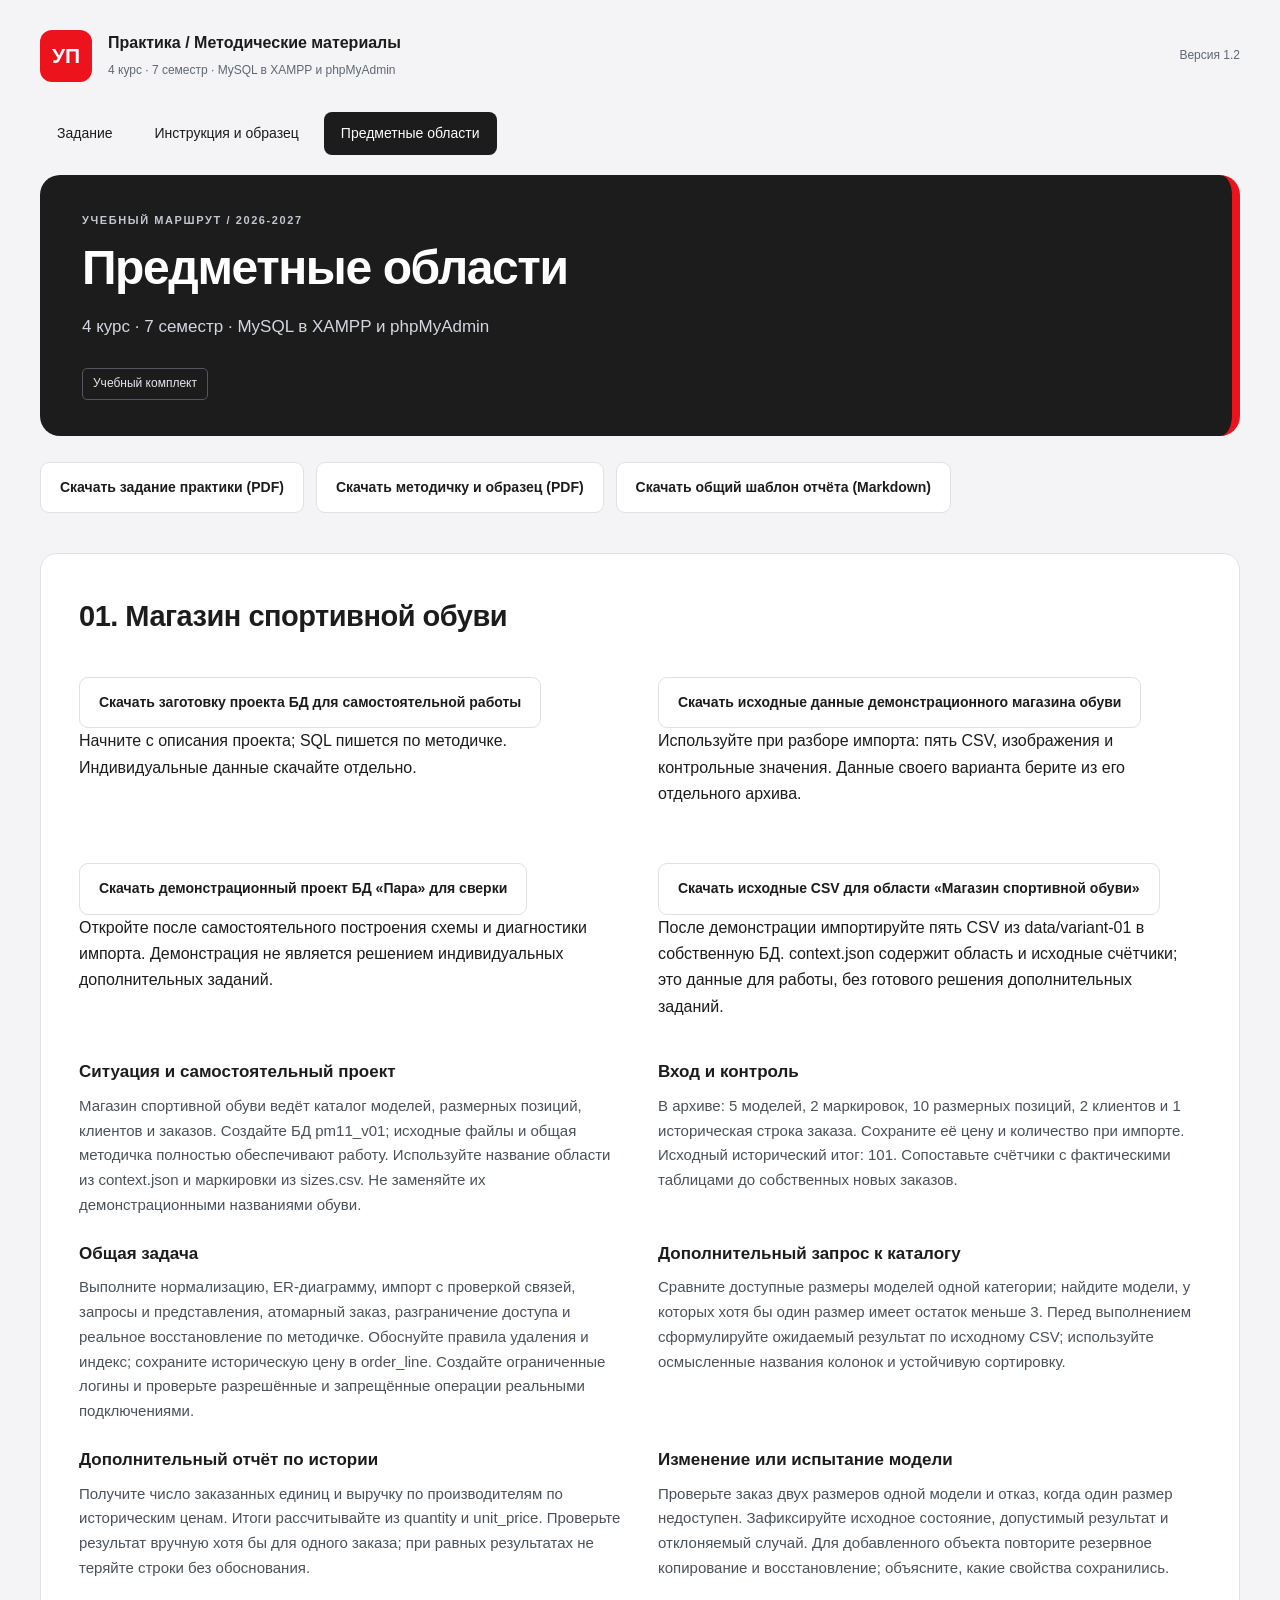
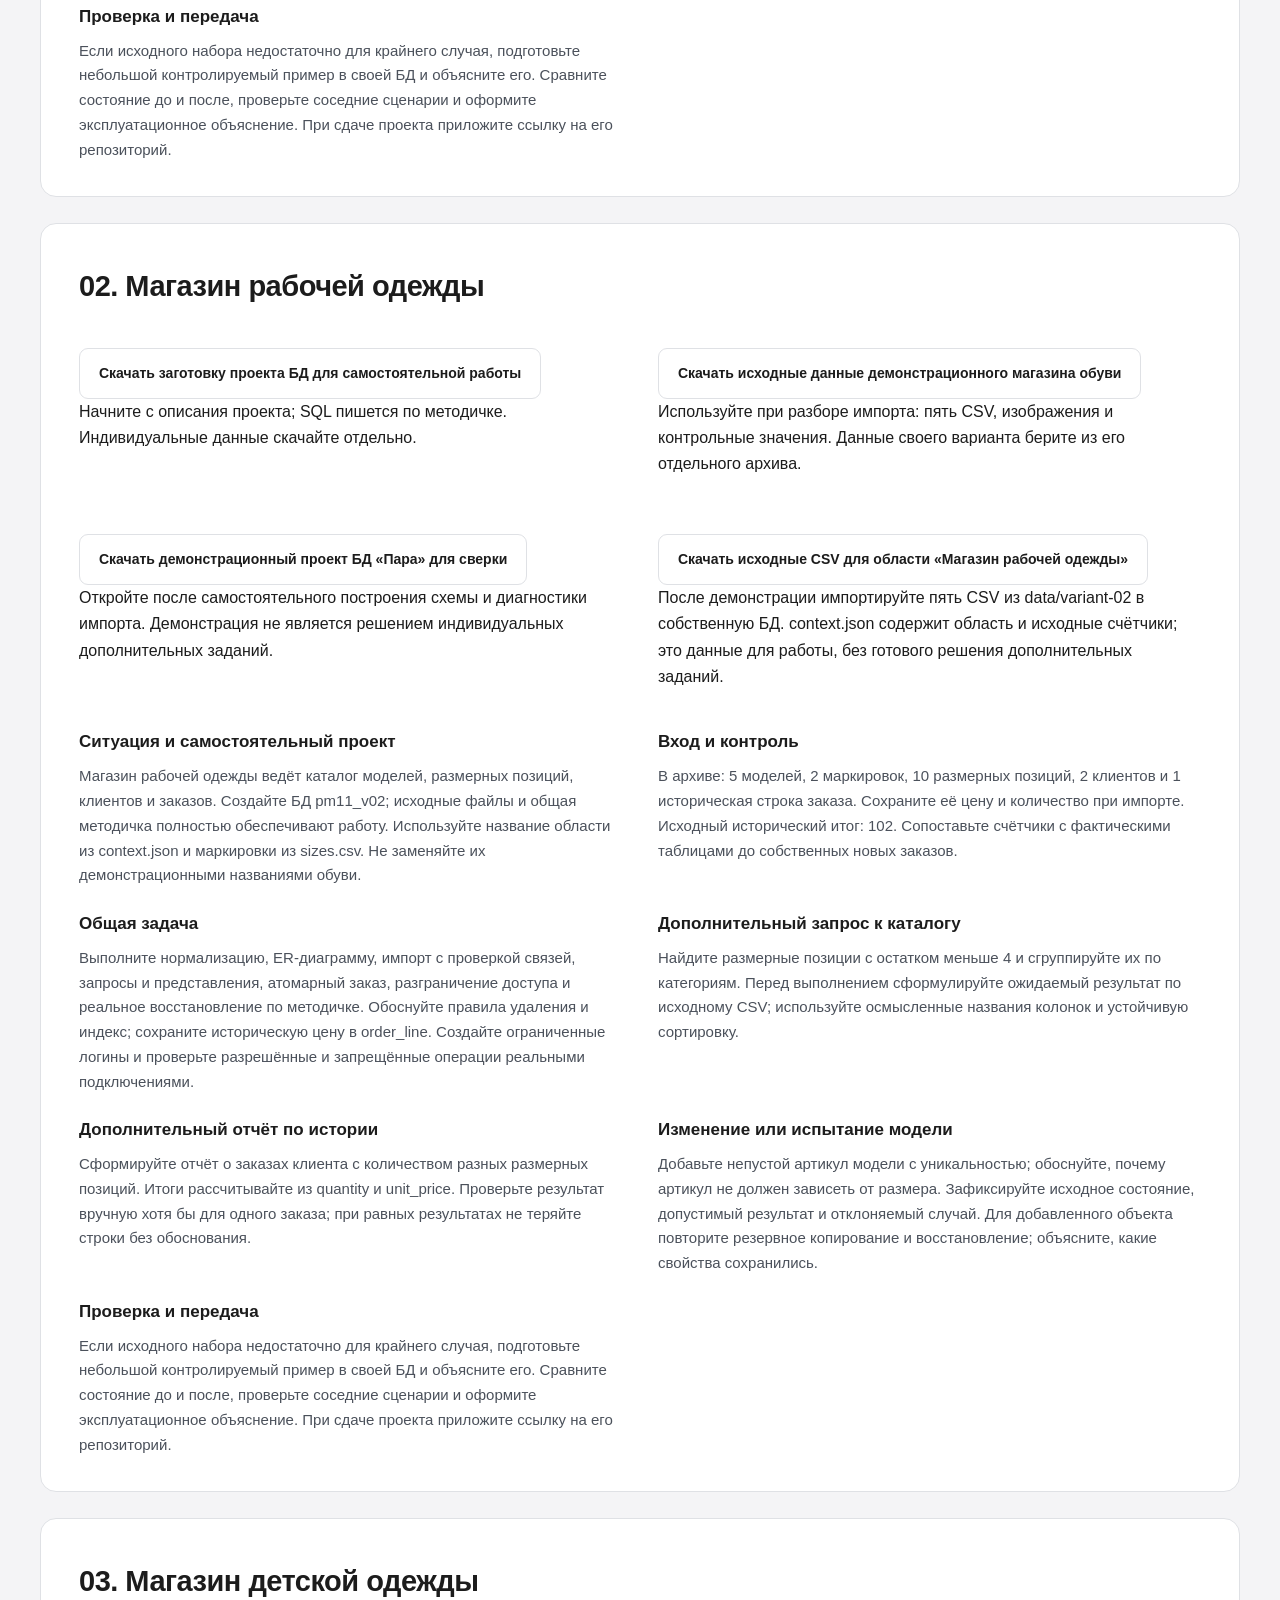
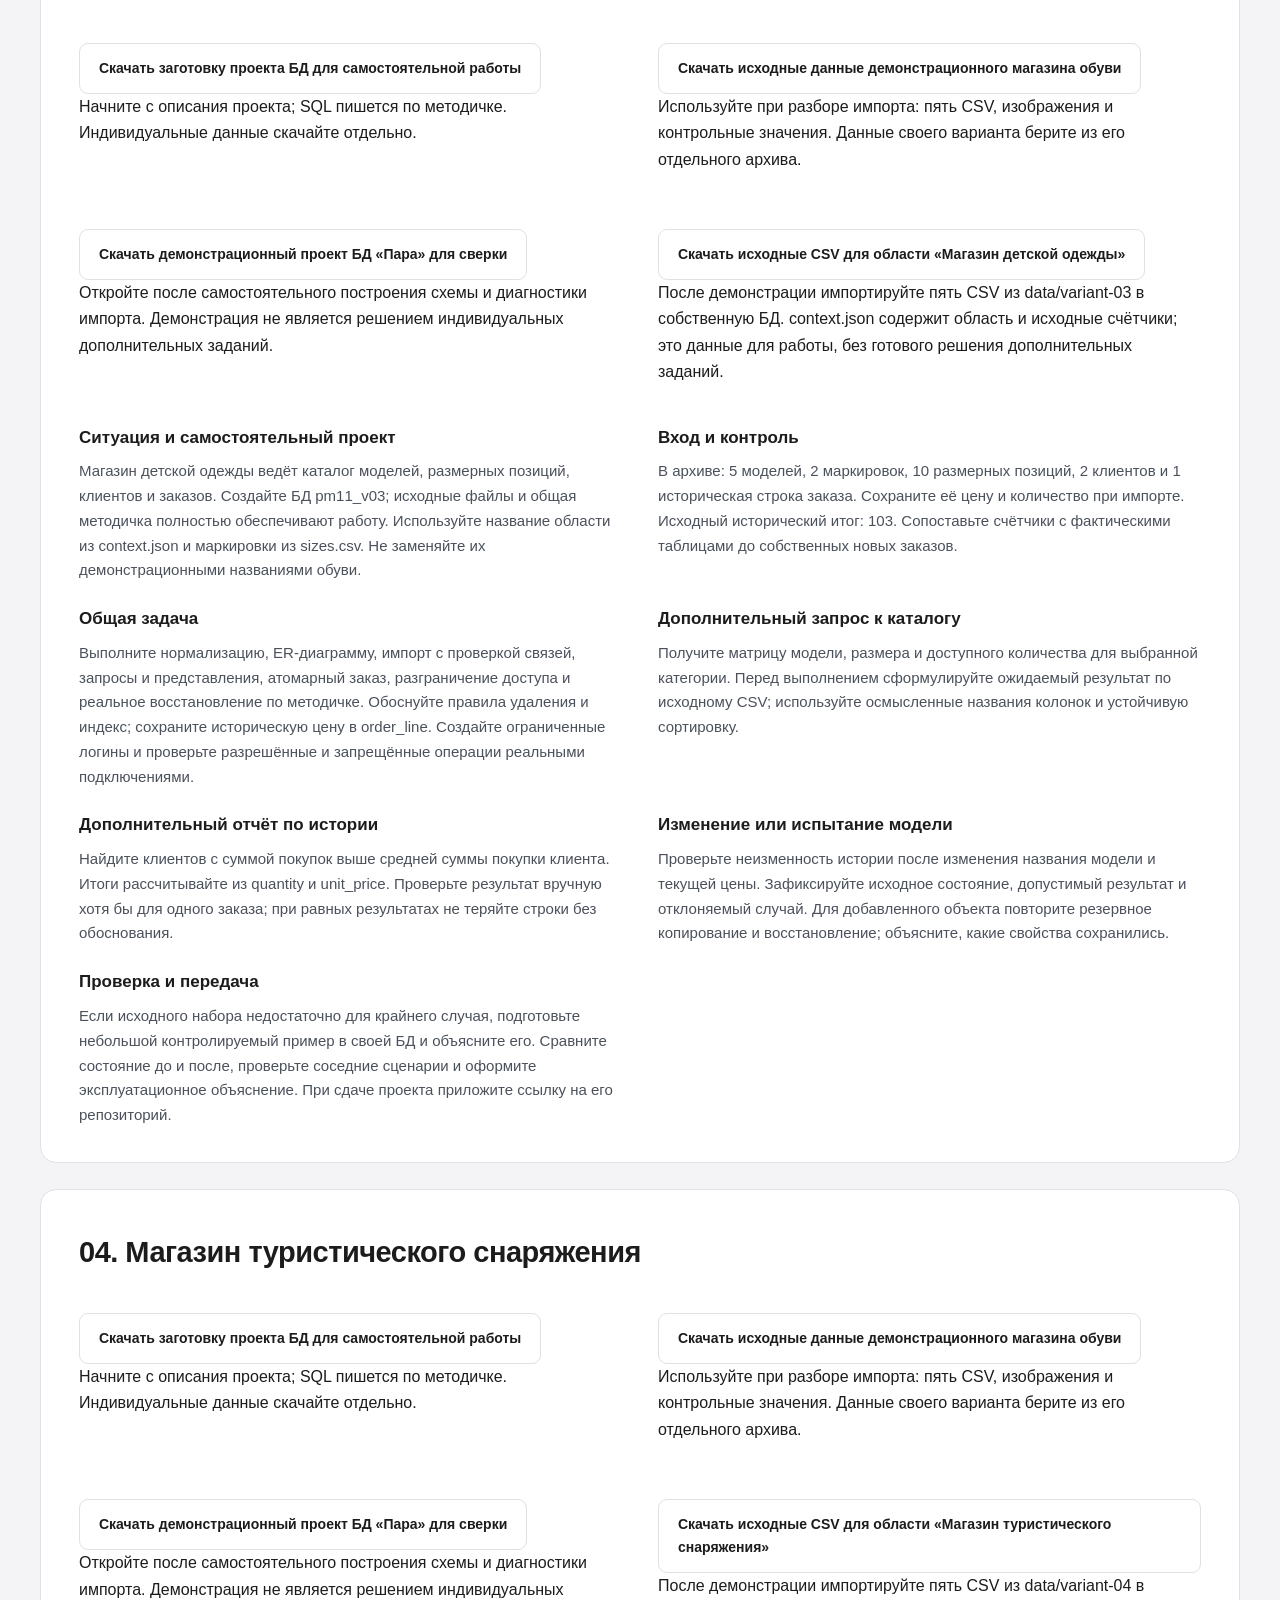
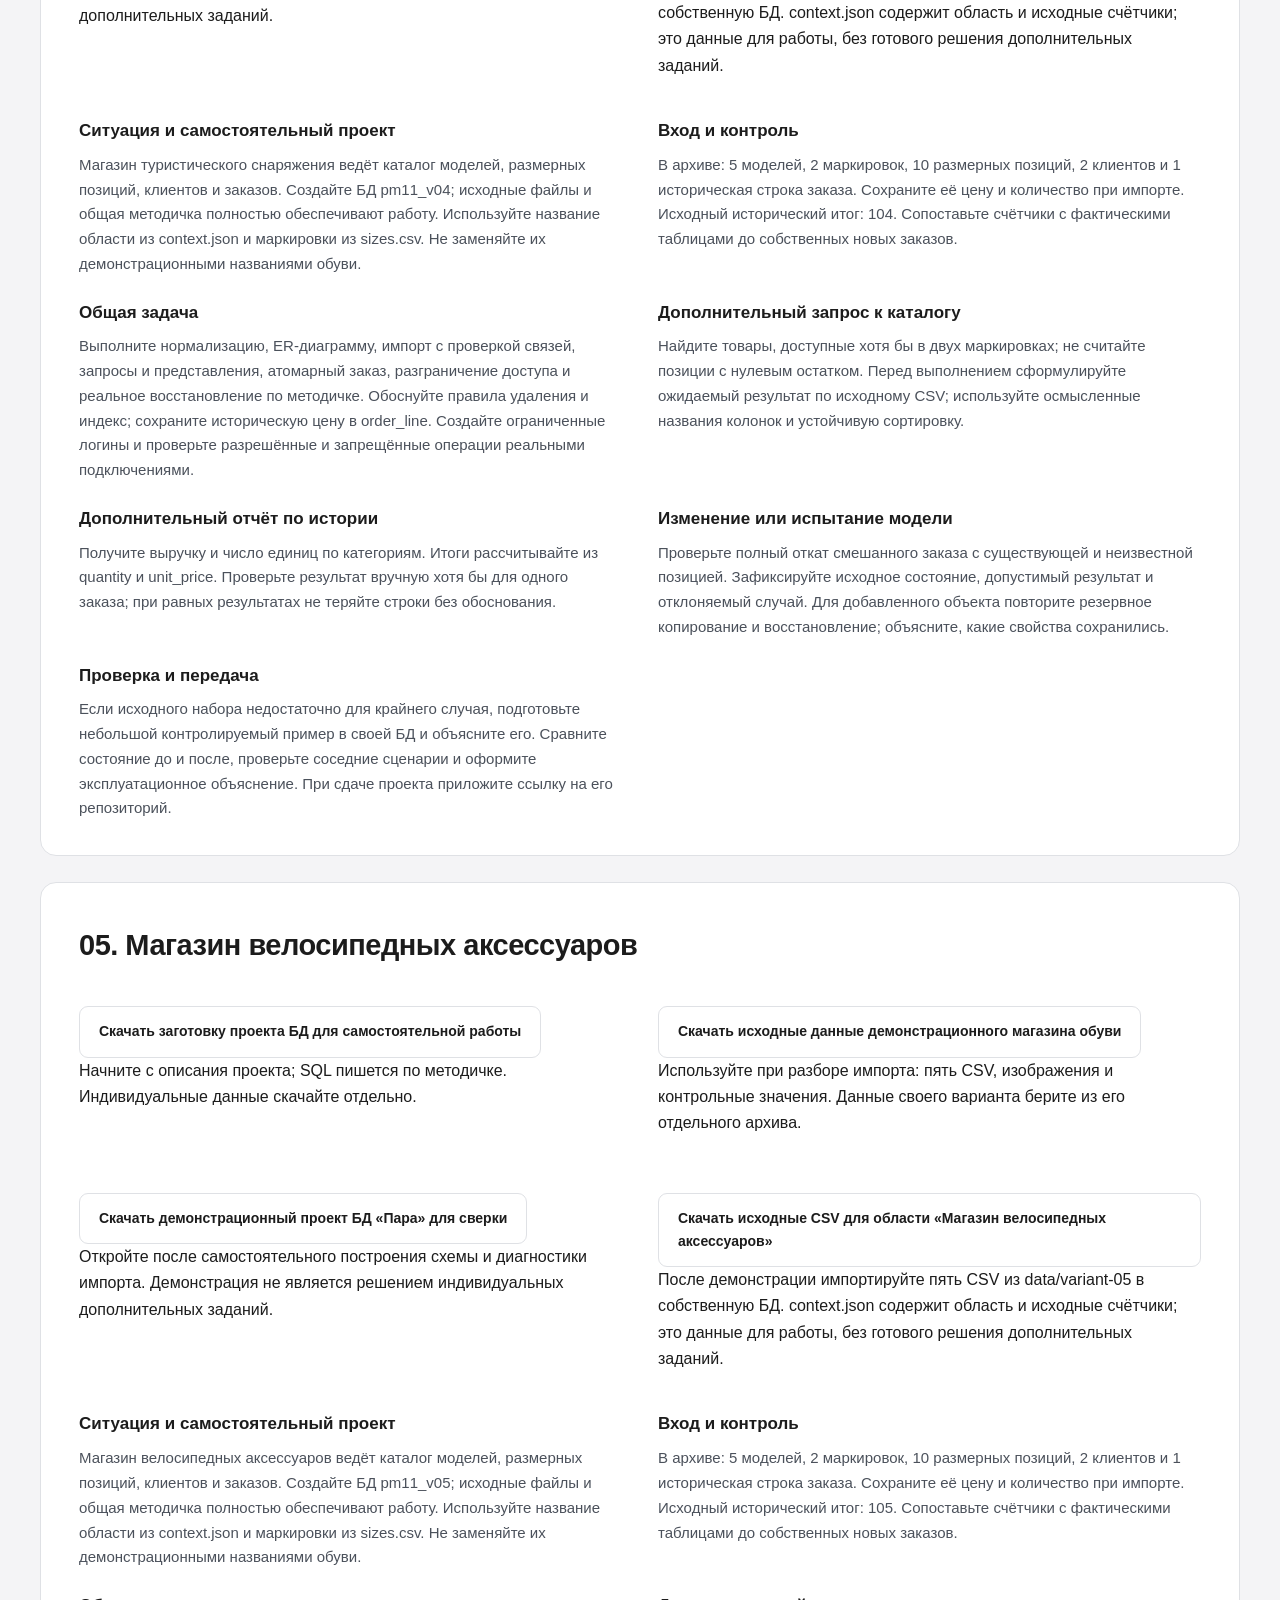
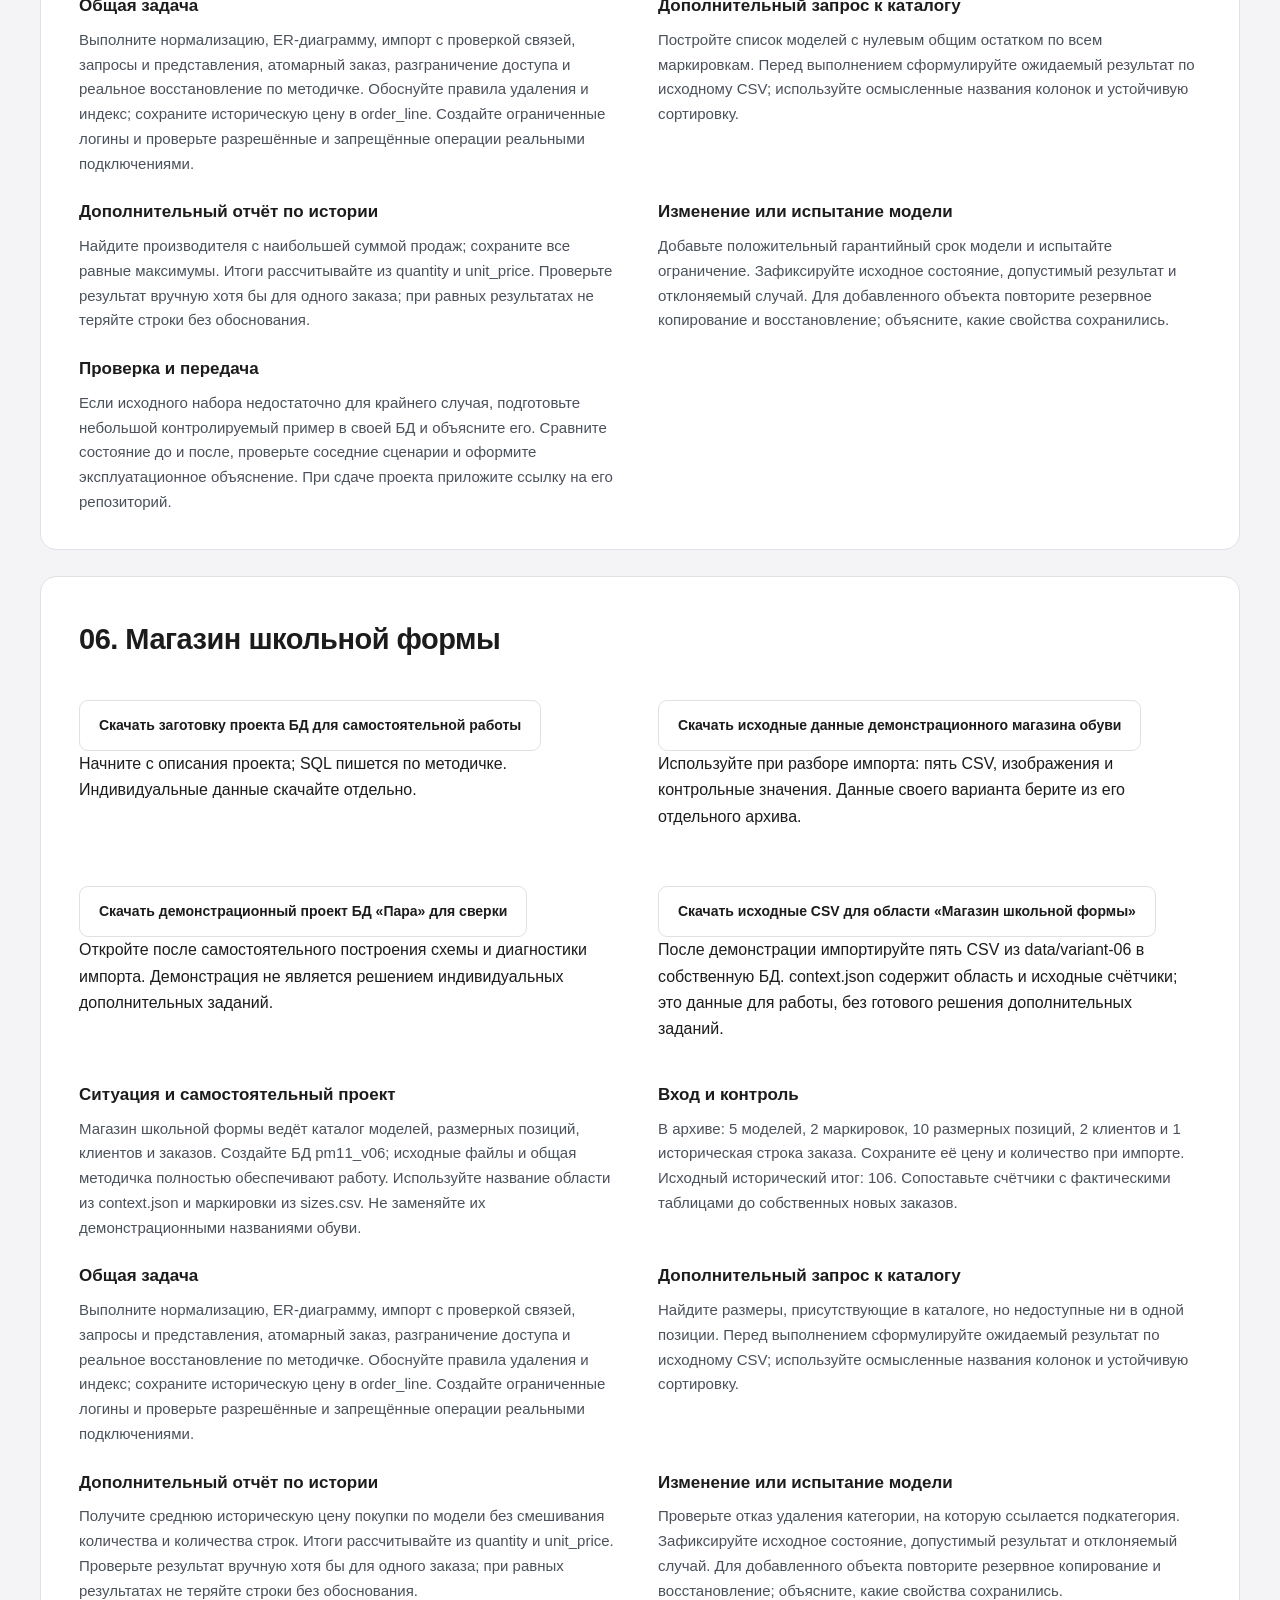
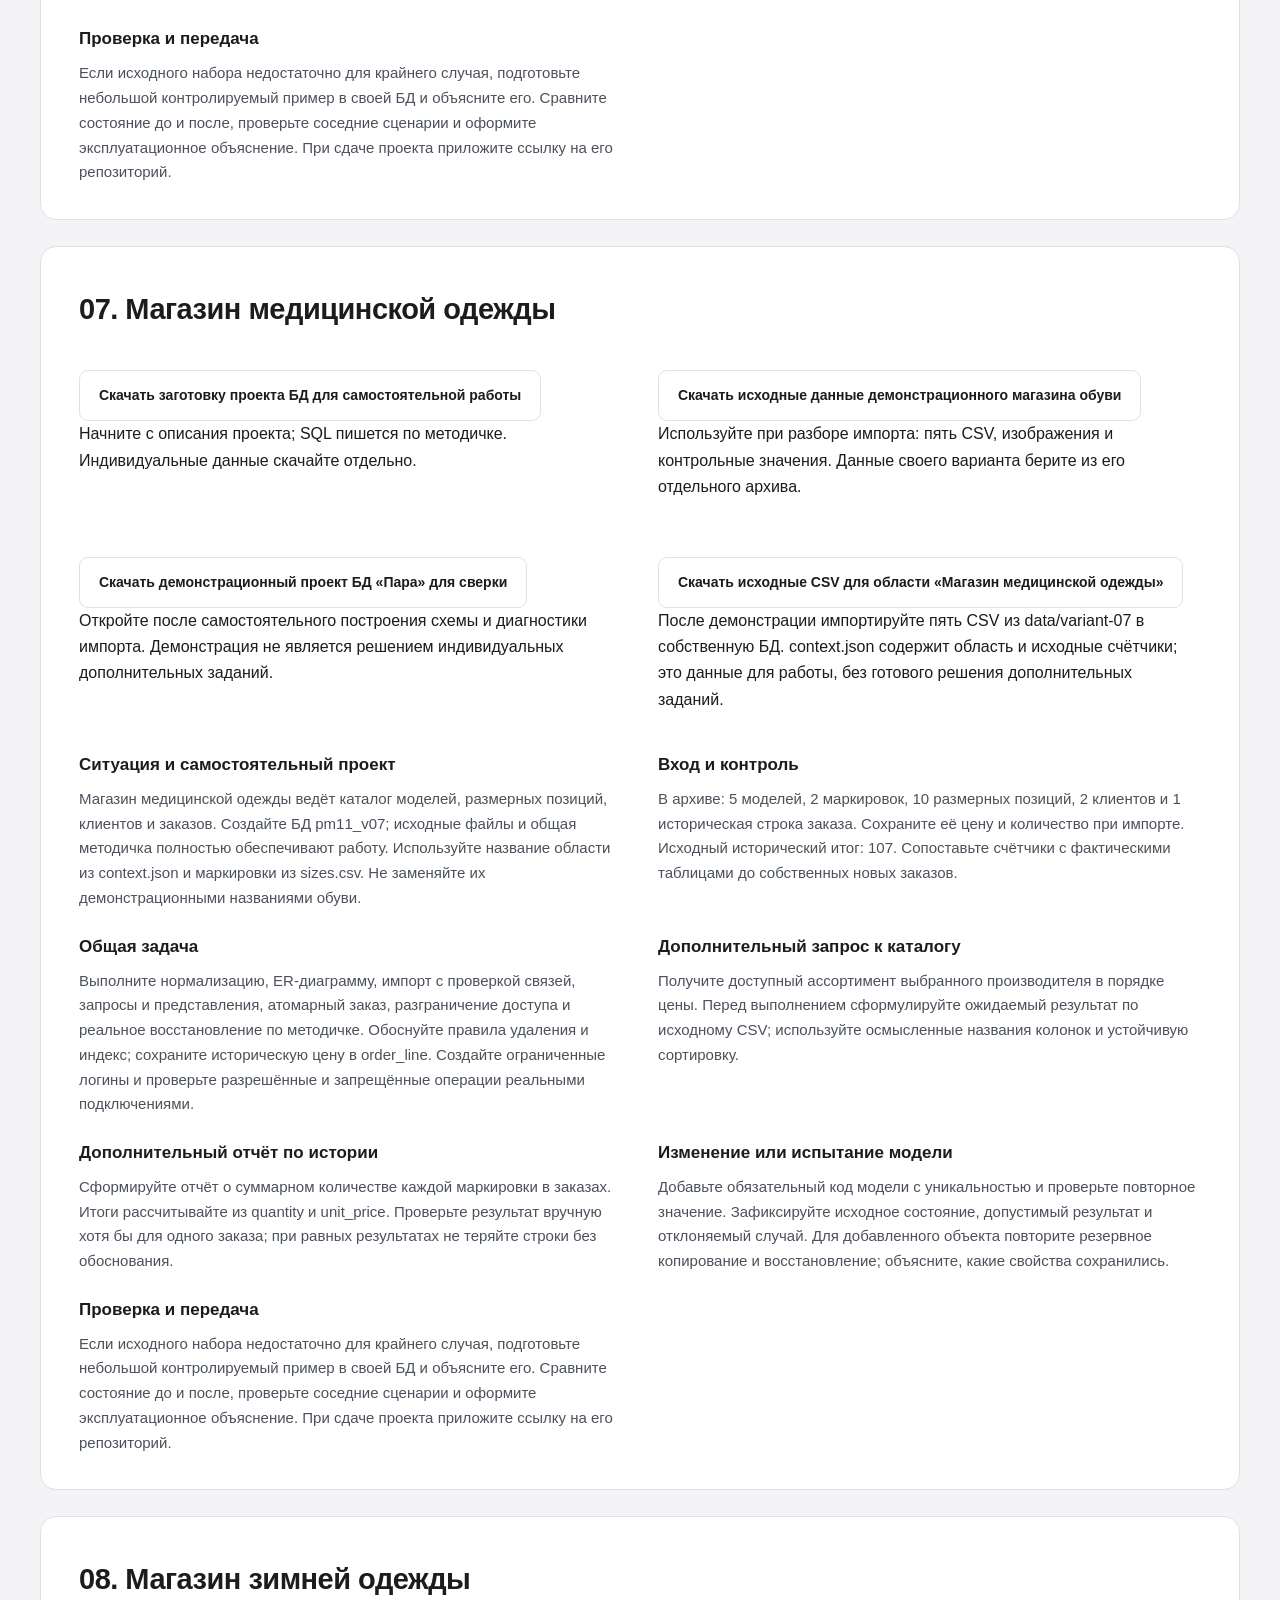
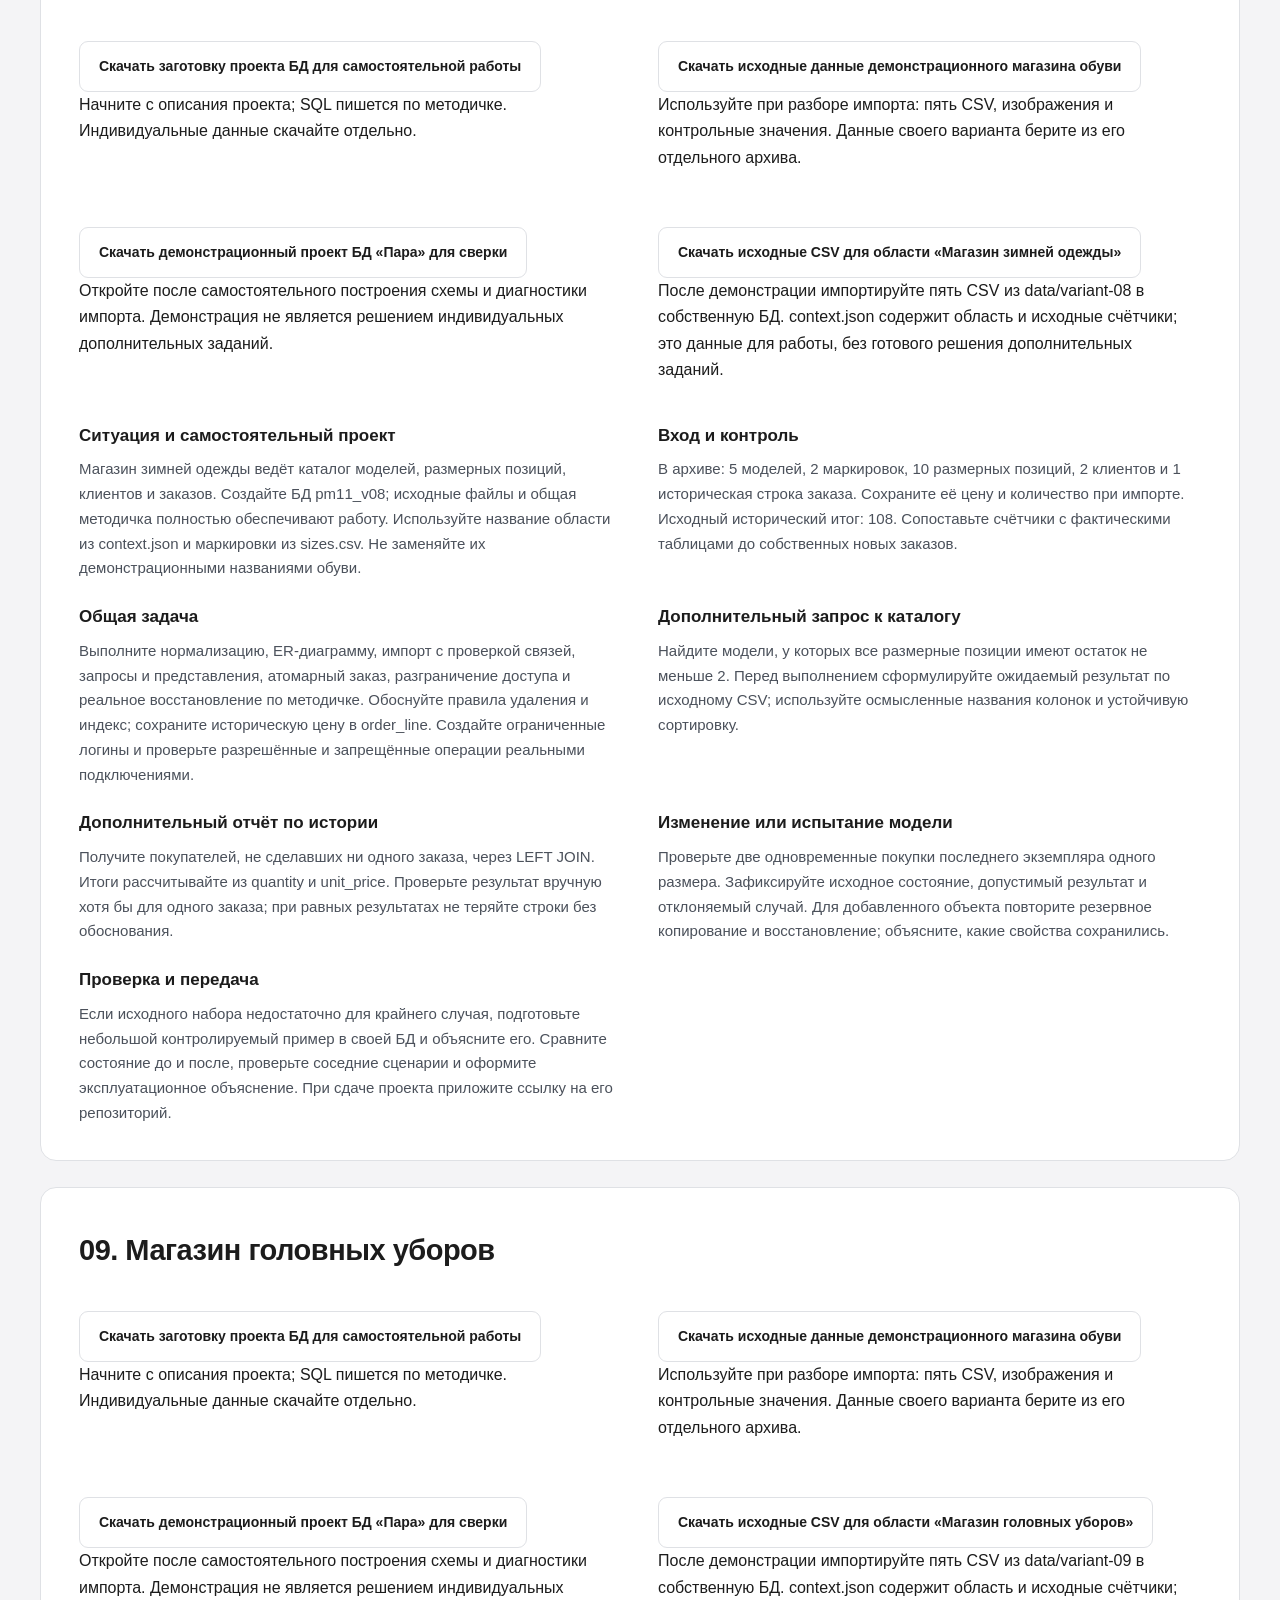
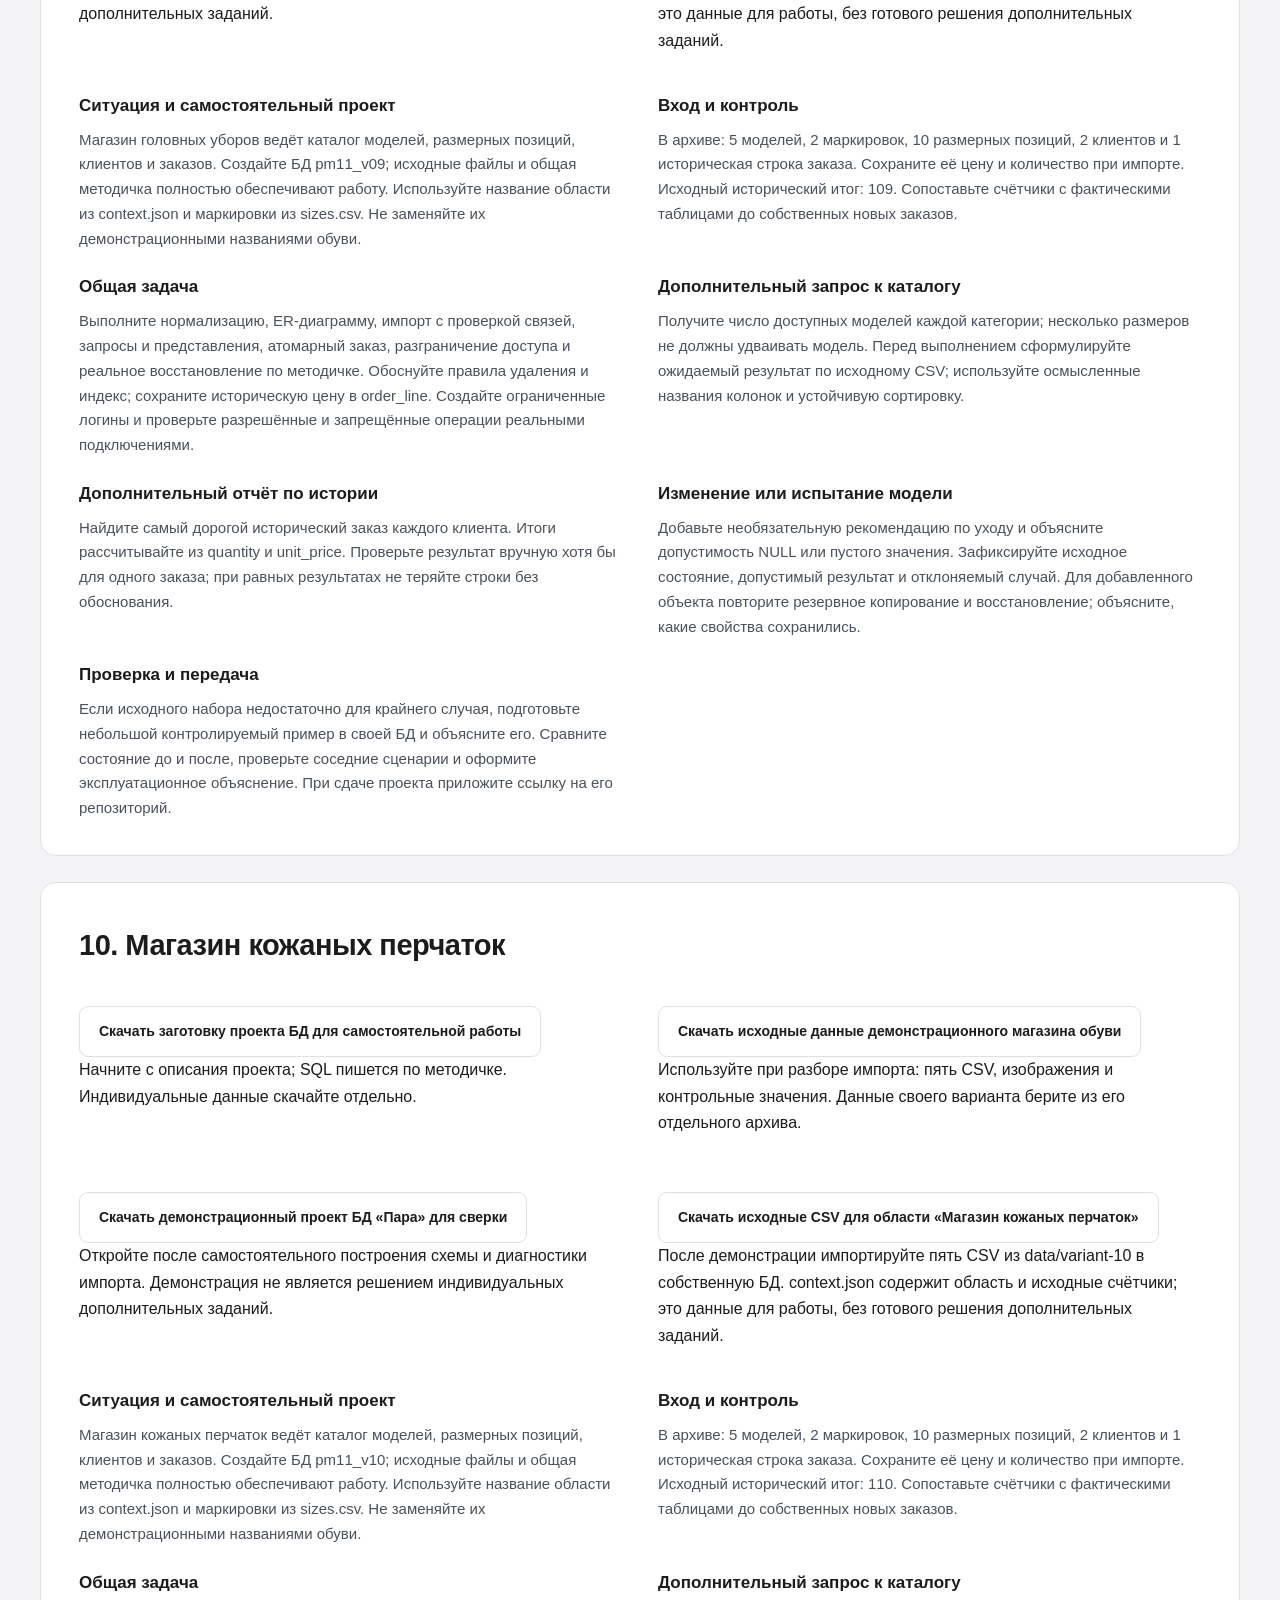
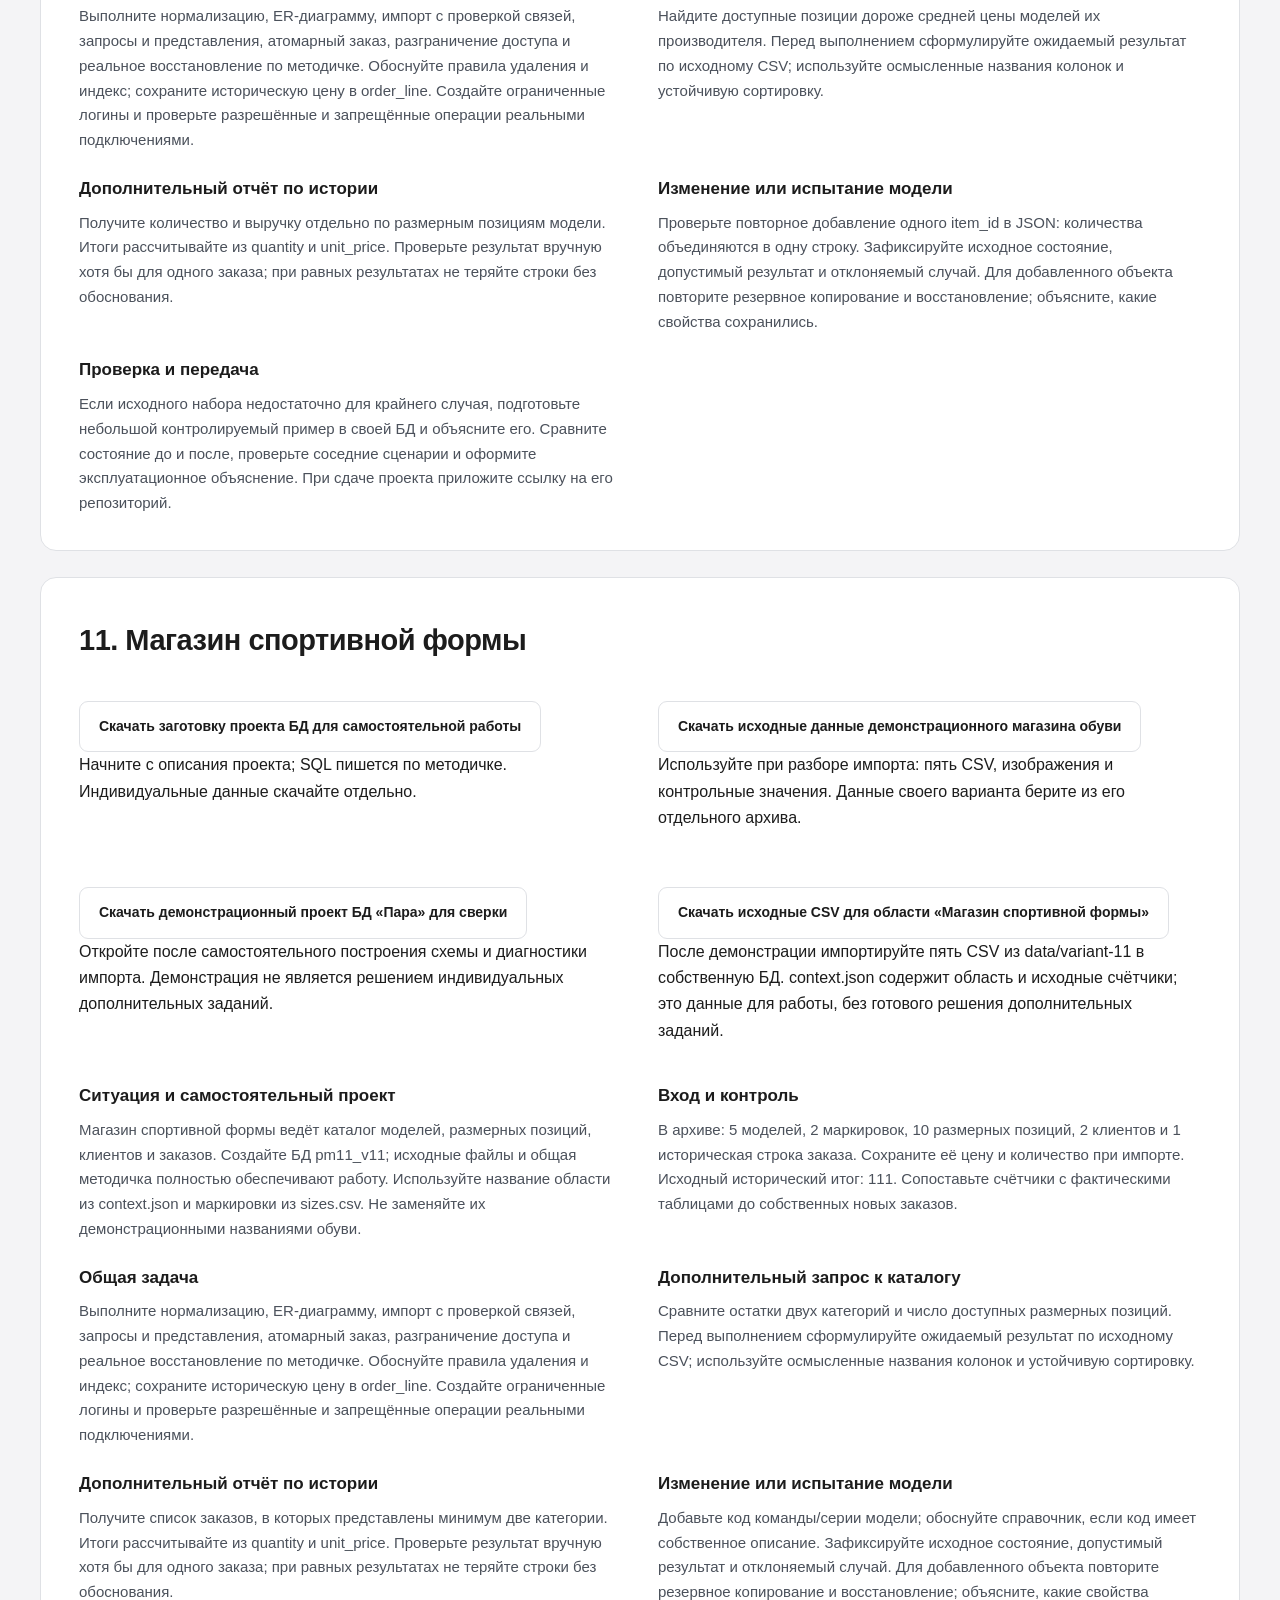
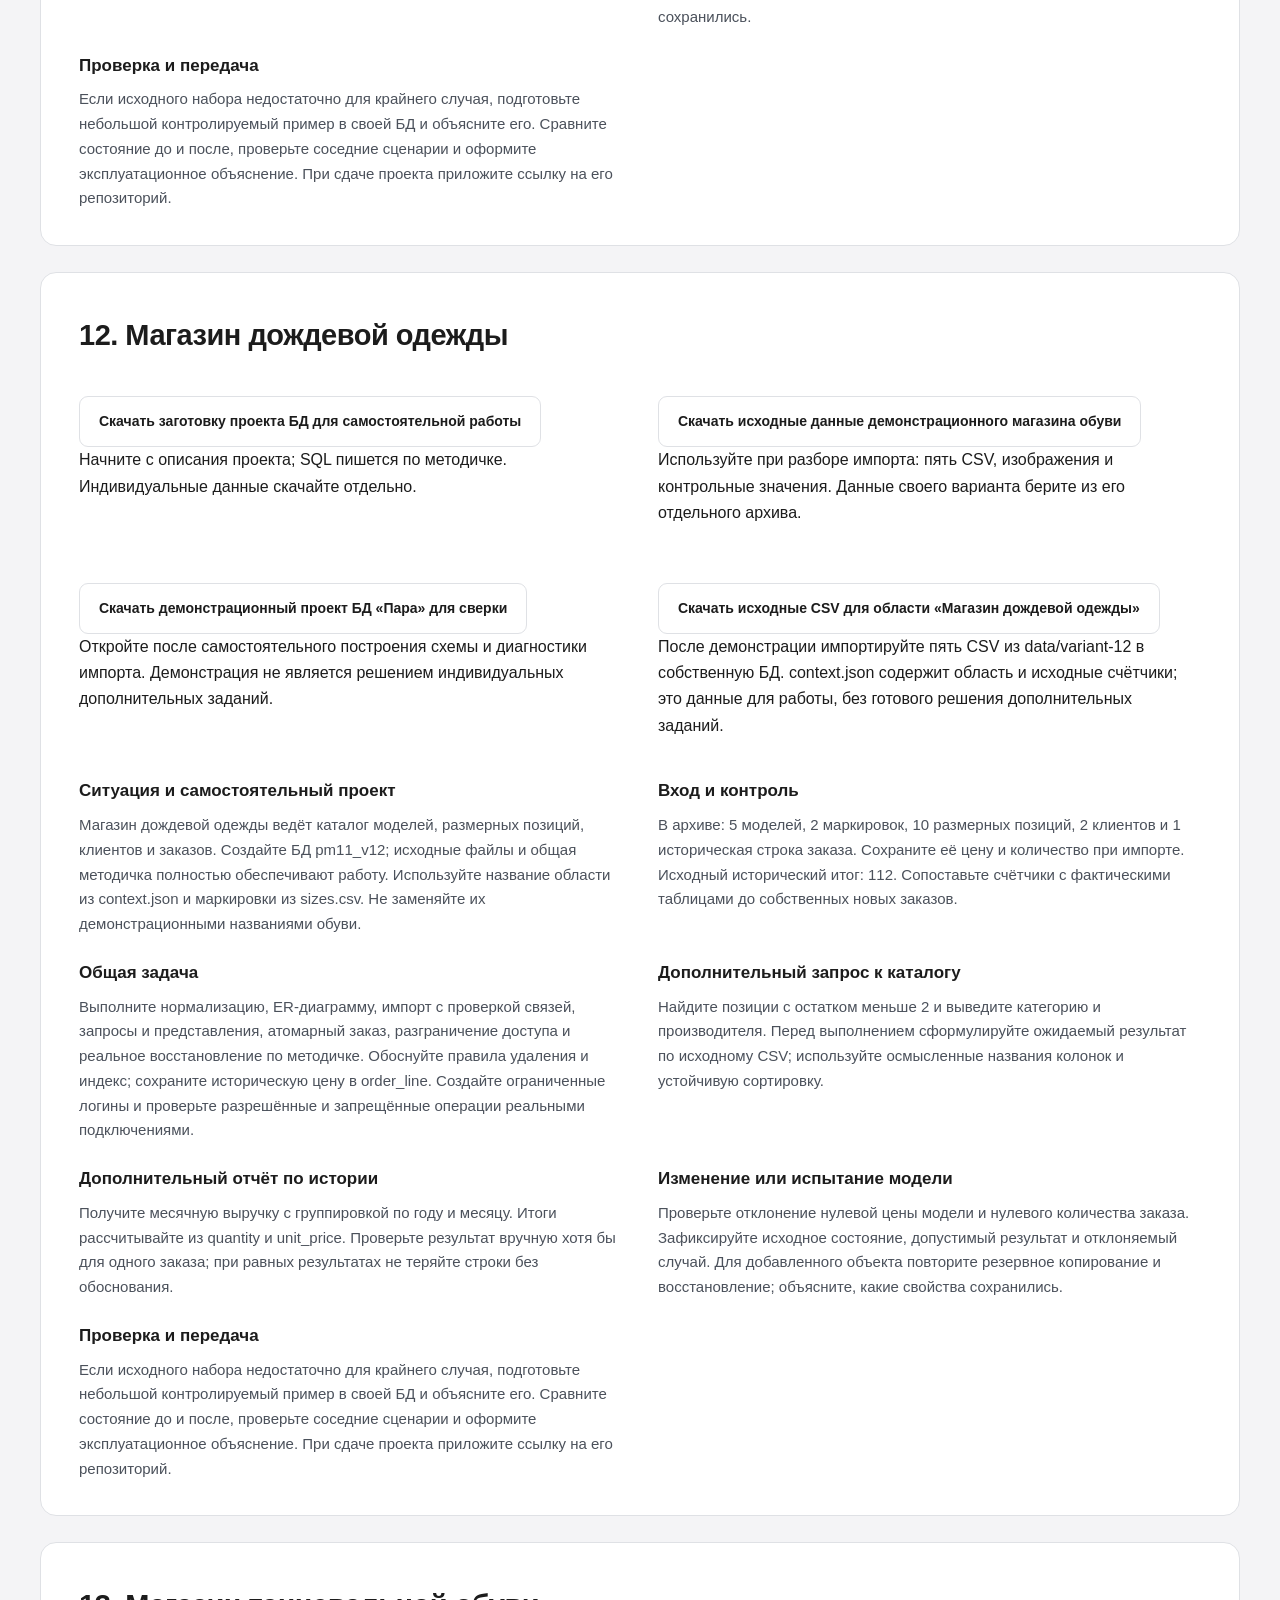
==== commit 3e1f6495: "Revise UP.11 wording without KIM references; preserve task and data" ====
--- a/site/areas.html
+++ b/site/areas.html
@@ -1 +1 @@
-<!doctype html><html lang="ru"><head><meta charset="utf-8"><meta name="viewport" content="width=device-width,initial-scale=1"><title>Предметные области</title><link rel="icon" href="assets/favicon.svg"><link rel="stylesheet" href="assets/style.css"></head><body><a class="skip" href="#main">Перейти к содержанию</a><header class="shell top"><a class="brand" href="index.html"><span class="emblem">УП</span><span><strong>Практика / Методические материалы</strong><small>4 курс · 7 семестр · MySQL в XAMPP и phpMyAdmin</small></span></a><span class="version">Версия 1.1</span></header><div class="shell"><nav><a href="index.html" >Задание</a><a href="lessons.html" >Инструкция и образец</a><a href="areas.html" aria-current=page>Предметные области</a></nav><main id="main"><section class="hero"><p class="eyebrow">Учебный маршрут / 2026-2027</p><h1>Предметные области</h1><p>4 курс · 7 семестр · MySQL в XAMPP и phpMyAdmin</p><span class="badge">Учебный комплект</span></section><div class="downloads"><a class="button" href="downloads/assignment.pdf">Скачать задание практики (PDF)</a><a class="button" href="downloads/guide.pdf">Скачать методичку и образец (PDF)</a><a class="button" href="downloads/report-template.md">Скачать общий шаблон отчёта (Markdown)</a></div><article class="lesson" id="variant-01"><p class="eyebrow"></p><h2>01. Магазин спортивной обуви</h2><div class="blocks"><p class="block"><a class="button" href="downloads/database-starter.zip">Скачать заготовку проекта БД для самостоятельной работы</a><br>Начните с описания проекта; SQL пишется по методичке. Индивидуальные данные скачайте отдельно.</p><p class="block"><a class="button" href="downloads/demo-data.zip">Скачать данные ДЭ для демонстрационного магазина обуви</a><br>Используйте при разборе импорта: пять CSV, изображения и контрольные значения. Данные своего варианта берите из его отдельного архива.</p><p class="block"><a class="button" href="downloads/demo-solution.zip">Скачать демонстрационный проект БД «Пара» для сверки</a><br>Откройте после самостоятельного построения схемы и диагностики импорта. Демонстрация не является решением индивидуальных дополнительных заданий.</p><p class="block"><a class="button" href="downloads/variant-01.zip">Скачать исходные CSV для области «Магазин спортивной обуви»</a><br>После демонстрации импортируйте пять CSV из data/variant-01 в собственную БД. context.json содержит область и исходные счётчики; это данные для работы, без готового решения дополнительных заданий.</p><section class="block text"><h3>Ситуация и самостоятельный проект</h3><p>Магазин спортивной обуви ведёт каталог моделей, размерных позиций, клиентов и заказов. Создайте БД pm11_v01; исходные файлы и общая методичка полностью обеспечивают работу. Используйте название области из context.json и маркировки из sizes.csv. Не заменяйте их демонстрационными названиями обуви.</p></section><section class="block text"><h3>Вход и контроль</h3><p>В архиве: 5 моделей, 2 маркировок, 10 размерных позиций, 2 клиентов и 1 историческая строка заказа. Сохраните её цену и количество при импорте. Исходный исторический итог: 101. Сопоставьте счётчики с фактическими таблицами до собственных новых заказов.</p></section><section class="block text"><h3>Общая задача</h3><p>Выполните нормализацию, ER-диаграмму, импорт с проверкой связей, запросы и представления, атомарный заказ, разграничение доступа и реальное восстановление по методичке. Обоснуйте правила удаления и индекс; сохраните историческую цену в order_line. Создайте ограниченные логины и проверьте разрешённые и запрещённые операции реальными подключениями.</p></section><section class="block text"><h3>Дополнительный запрос к каталогу</h3><p>Сравните доступные размеры моделей одной категории; найдите модели, у которых хотя бы один размер имеет остаток меньше 3. Перед выполнением сформулируйте ожидаемый результат по исходному CSV; используйте осмысленные названия колонок и устойчивую сортировку.</p></section><section class="block text"><h3>Дополнительный отчёт по истории</h3><p>Получите число заказанных единиц и выручку по производителям по историческим ценам. Итоги рассчитывайте из quantity и unit_price. Проверьте результат вручную хотя бы для одного заказа; при равных результатах не теряйте строки без обоснования.</p></section><section class="block text"><h3>Изменение или испытание модели</h3><p>Проверьте заказ двух размеров одной модели и отказ, когда один размер недоступен. Зафиксируйте исходное состояние, допустимый результат и отклоняемый случай. Для добавленного объекта повторите резервное копирование и восстановление; объясните, какие свойства сохранились.</p></section><section class="block text"><h3>Проверка и передача</h3><p>Если исходного набора недостаточно для крайнего случая, подготовьте небольшой контролируемый пример в своей БД и объясните его. Сравните состояние до и после, проверьте соседние сценарии и оформите эксплуатационное объяснение. При сдаче проекта приложите ссылку на его репозиторий.</p></section></div></article><article class="lesson" id="variant-02"><p class="eyebrow"></p><h2>02. Магазин рабочей одежды</h2><div class="blocks"><p class="block"><a class="button" href="downloads/database-starter.zip">Скачать заготовку проекта БД для самостоятельной работы</a><br>Начните с описания проекта; SQL пишется по методичке. Индивидуальные данные скачайте отдельно.</p><p class="block"><a class="button" href="downloads/demo-data.zip">Скачать данные ДЭ для демонстрационного магазина обуви</a><br>Используйте при разборе импорта: пять CSV, изображения и контрольные значения. Данные своего варианта берите из его отдельного архива.</p><p class="block"><a class="button" href="downloads/demo-solution.zip">Скачать демонстрационный проект БД «Пара» для сверки</a><br>Откройте после самостоятельного построения схемы и диагностики импорта. Демонстрация не является решением индивидуальных дополнительных заданий.</p><p class="block"><a class="button" href="downloads/variant-02.zip">Скачать исходные CSV для области «Магазин рабочей одежды»</a><br>После демонстрации импортируйте пять CSV из data/variant-02 в собственную БД. context.json содержит область и исходные счётчики; это данные для работы, без готового решения дополнительных заданий.</p><section class="block text"><h3>Ситуация и самостоятельный проект</h3><p>Магазин рабочей одежды ведёт каталог моделей, размерных позиций, клиентов и заказов. Создайте БД pm11_v02; исходные файлы и общая методичка полностью обеспечивают работу. Используйте название области из context.json и маркировки из sizes.csv. Не заменяйте их демонстрационными названиями обуви.</p></section><section class="block text"><h3>Вход и контроль</h3><p>В архиве: 5 моделей, 2 маркировок, 10 размерных позиций, 2 клиентов и 1 историческая строка заказа. Сохраните её цену и количество при импорте. Исходный исторический итог: 102. Сопоставьте счётчики с фактическими таблицами до собственных новых заказов.</p></section><section class="block text"><h3>Общая задача</h3><p>Выполните нормализацию, ER-диаграмму, импорт с проверкой связей, запросы и представления, атомарный заказ, разграничение доступа и реальное восстановление по методичке. Обоснуйте правила удаления и индекс; сохраните историческую цену в order_line. Создайте ограниченные логины и проверьте разрешённые и запрещённые операции реальными подключениями.</p></section><section class="block text"><h3>Дополнительный запрос к каталогу</h3><p>Найдите размерные позиции с остатком меньше 4 и сгруппируйте их по категориям. Перед выполнением сформулируйте ожидаемый результат по исходному CSV; используйте осмысленные названия колонок и устойчивую сортировку.</p></section><section class="block text"><h3>Дополнительный отчёт по истории</h3><p>Сформируйте отчёт о заказах клиента с количеством разных размерных позиций. Итоги рассчитывайте из quantity и unit_price. Проверьте результат вручную хотя бы для одного заказа; при равных результатах не теряйте строки без обоснования.</p></section><section class="block text"><h3>Изменение или испытание модели</h3><p>Добавьте непустой артикул модели с уникальностью; обоснуйте, почему артикул не должен зависеть от размера. Зафиксируйте исходное состояние, допустимый результат и отклоняемый случай. Для добавленного объекта повторите резервное копирование и восстановление; объясните, какие свойства сохранились.</p></section><section class="block text"><h3>Проверка и передача</h3><p>Если исходного набора недостаточно для крайнего случая, подготовьте небольшой контролируемый пример в своей БД и объясните его. Сравните состояние до и после, проверьте соседние сценарии и оформите эксплуатационное объяснение. При сдаче проекта приложите ссылку на его репозиторий.</p></section></div></article><article class="lesson" id="variant-03"><p class="eyebrow"></p><h2>03. Магазин детской одежды</h2><div class="blocks"><p class="block"><a class="button" href="downloads/database-starter.zip">Скачать заготовку проекта БД для самостоятельной работы</a><br>Начните с описания проекта; SQL пишется по методичке. Индивидуальные данные скачайте отдельно.</p><p class="block"><a class="button" href="downloads/demo-data.zip">Скачать данные ДЭ для демонстрационного магазина обуви</a><br>Используйте при разборе импорта: пять CSV, изображения и контрольные значения. Данные своего варианта берите из его отдельного архива.</p><p class="block"><a class="button" href="downloads/demo-solution.zip">Скачать демонстрационный проект БД «Пара» для сверки</a><br>Откройте после самостоятельного построения схемы и диагностики импорта. Демонстрация не является решением индивидуальных дополнительных заданий.</p><p class="block"><a class="button" href="downloads/variant-03.zip">Скачать исходные CSV для области «Магазин детской одежды»</a><br>После демонстрации импортируйте пять CSV из data/variant-03 в собственную БД. context.json содержит область и исходные счётчики; это данные для работы, без готового решения дополнительных заданий.</p><section class="block text"><h3>Ситуация и самостоятельный проект</h3><p>Магазин детской одежды ведёт каталог моделей, размерных позиций, клиентов и заказов. Создайте БД pm11_v03; исходные файлы и общая методичка полностью обеспечивают работу. Используйте название области из context.json и маркировки из sizes.csv. Не заменяйте их демонстрационными названиями обуви.</p></section><section class="block text"><h3>Вход и контроль</h3><p>В архиве: 5 моделей, 2 маркировок, 10 размерных позиций, 2 клиентов и 1 историческая строка заказа. Сохраните её цену и количество при импорте. Исходный исторический итог: 103. Сопоставьте счётчики с фактическими таблицами до собственных новых заказов.</p></section><section class="block text"><h3>Общая задача</h3><p>Выполните нормализацию, ER-диаграмму, импорт с проверкой связей, запросы и представления, атомарный заказ, разграничение доступа и реальное восстановление по методичке. Обоснуйте правила удаления и индекс; сохраните историческую цену в order_line. Создайте ограниченные логины и проверьте разрешённые и запрещённые операции реальными подключениями.</p></section><section class="block text"><h3>Дополнительный запрос к каталогу</h3><p>Получите матрицу модели, размера и доступного количества для выбранной категории. Перед выполнением сформулируйте ожидаемый результат по исходному CSV; используйте осмысленные названия колонок и устойчивую сортировку.</p></section><section class="block text"><h3>Дополнительный отчёт по истории</h3><p>Найдите клиентов с суммой покупок выше средней суммы покупки клиента. Итоги рассчитывайте из quantity и unit_price. Проверьте результат вручную хотя бы для одного заказа; при равных результатах не теряйте строки без обоснования.</p></section><section class="block text"><h3>Изменение или испытание модели</h3><p>Проверьте неизменность истории после изменения названия модели и текущей цены. Зафиксируйте исходное состояние, допустимый результат и отклоняемый случай. Для добавленного объекта повторите резервное копирование и восстановление; объясните, какие свойства сохранились.</p></section><section class="block text"><h3>Проверка и передача</h3><p>Если исходного набора недостаточно для крайнего случая, подготовьте небольшой контролируемый пример в своей БД и объясните его. Сравните состояние до и после, проверьте соседние сценарии и оформите эксплуатационное объяснение. При сдаче проекта приложите ссылку на его репозиторий.</p></section></div></article><article class="lesson" id="variant-04"><p class="eyebrow"></p><h2>04. Магазин туристического снаряжения</h2><div class="blocks"><p class="block"><a class="button" href="downloads/database-starter.zip">Скачать заготовку проекта БД для самостоятельной работы</a><br>Начните с описания проекта; SQL пишется по методичке. Индивидуальные данные скачайте отдельно.</p><p class="block"><a class="button" href="downloads/demo-data.zip">Скачать данные ДЭ для демонстрационного магазина обуви</a><br>Используйте при разборе импорта: пять CSV, изображения и контрольные значения. Данные своего варианта берите из его отдельного архива.</p><p class="block"><a class="button" href="downloads/demo-solution.zip">Скачать демонстрационный проект БД «Пара» для сверки</a><br>Откройте после самостоятельного построения схемы и диагностики импорта. Демонстрация не является решением индивидуальных дополнительных заданий.</p><p class="block"><a class="button" href="downloads/variant-04.zip">Скачать исходные CSV для области «Магазин туристического снаряжения»</a><br>После демонстрации импортируйте пять CSV из data/variant-04 в собственную БД. context.json содержит область и исходные счётчики; это данные для работы, без готового решения дополнительных заданий.</p><section class="block text"><h3>Ситуация и самостоятельный проект</h3><p>Магазин туристического снаряжения ведёт каталог моделей, размерных позиций, клиентов и заказов. Создайте БД pm11_v04; исходные файлы и общая методичка полностью обеспечивают работу. Используйте название области из context.json и маркировки из sizes.csv. Не заменяйте их демонстрационными названиями обуви.</p></section><section class="block text"><h3>Вход и контроль</h3><p>В архиве: 5 моделей, 2 маркировок, 10 размерных позиций, 2 клиентов и 1 историческая строка заказа. Сохраните её цену и количество при импорте. Исходный исторический итог: 104. Сопоставьте счётчики с фактическими таблицами до собственных новых заказов.</p></section><section class="block text"><h3>Общая задача</h3><p>Выполните нормализацию, ER-диаграмму, импорт с проверкой связей, запросы и представления, атомарный заказ, разграничение доступа и реальное восстановление по методичке. Обоснуйте правила удаления и индекс; сохраните историческую цену в order_line. Создайте ограниченные логины и проверьте разрешённые и запрещённые операции реальными подключениями.</p></section><section class="block text"><h3>Дополнительный запрос к каталогу</h3><p>Найдите товары, доступные хотя бы в двух маркировках; не считайте позиции с нулевым остатком. Перед выполнением сформулируйте ожидаемый результат по исходному CSV; используйте осмысленные названия колонок и устойчивую сортировку.</p></section><section class="block text"><h3>Дополнительный отчёт по истории</h3><p>Получите выручку и число единиц по категориям. Итоги рассчитывайте из quantity и unit_price. Проверьте результат вручную хотя бы для одного заказа; при равных результатах не теряйте строки без обоснования.</p></section><section class="block text"><h3>Изменение или испытание модели</h3><p>Проверьте полный откат смешанного заказа с существующей и неизвестной позицией. Зафиксируйте исходное состояние, допустимый результат и отклоняемый случай. Для добавленного объекта повторите резервное копирование и восстановление; объясните, какие свойства сохранились.</p></section><section class="block text"><h3>Проверка и передача</h3><p>Если исходного набора недостаточно для крайнего случая, подготовьте небольшой контролируемый пример в своей БД и объясните его. Сравните состояние до и после, проверьте соседние сценарии и оформите эксплуатационное объяснение. При сдаче проекта приложите ссылку на его репозиторий.</p></section></div></article><article class="lesson" id="variant-05"><p class="eyebrow"></p><h2>05. Магазин велосипедных аксессуаров</h2><div class="blocks"><p class="block"><a class="button" href="downloads/database-starter.zip">Скачать заготовку проекта БД для самостоятельной работы</a><br>Начните с описания проекта; SQL пишется по методичке. Индивидуальные данные скачайте отдельно.</p><p class="block"><a class="button" href="downloads/demo-data.zip">Скачать данные ДЭ для демонстрационного магазина обуви</a><br>Используйте при разборе импорта: пять CSV, изображения и контрольные значения. Данные своего варианта берите из его отдельного архива.</p><p class="block"><a class="button" href="downloads/demo-solution.zip">Скачать демонстрационный проект БД «Пара» для сверки</a><br>Откройте после самостоятельного построения схемы и диагностики импорта. Демонстрация не является решением индивидуальных дополнительных заданий.</p><p class="block"><a class="button" href="downloads/variant-05.zip">Скачать исходные CSV для области «Магазин велосипедных аксессуаров»</a><br>После демонстрации импортируйте пять CSV из data/variant-05 в собственную БД. context.json содержит область и исходные счётчики; это данные для работы, без готового решения дополнительных заданий.</p><section class="block text"><h3>Ситуация и самостоятельный проект</h3><p>Магазин велосипедных аксессуаров ведёт каталог моделей, размерных позиций, клиентов и заказов. Создайте БД pm11_v05; исходные файлы и общая методичка полностью обеспечивают работу. Используйте название области из context.json и маркировки из sizes.csv. Не заменяйте их демонстрационными названиями обуви.</p></section><section class="block text"><h3>Вход и контроль</h3><p>В архиве: 5 моделей, 2 маркировок, 10 размерных позиций, 2 клиентов и 1 историческая строка заказа. Сохраните её цену и количество при импорте. Исходный исторический итог: 105. Сопоставьте счётчики с фактическими таблицами до собственных новых заказов.</p></section><section class="block text"><h3>Общая задача</h3><p>Выполните нормализацию, ER-диаграмму, импорт с проверкой связей, запросы и представления, атомарный заказ, разграничение доступа и реальное восстановление по методичке. Обоснуйте правила удаления и индекс; сохраните историческую цену в order_line. Создайте ограниченные логины и проверьте разрешённые и запрещённые операции реальными подключениями.</p></section><section class="block text"><h3>Дополнительный запрос к каталогу</h3><p>Постройте список моделей с нулевым общим остатком по всем маркировкам. Перед выполнением сформулируйте ожидаемый результат по исходному CSV; используйте осмысленные названия колонок и устойчивую сортировку.</p></section><section class="block text"><h3>Дополнительный отчёт по истории</h3><p>Найдите производителя с наибольшей суммой продаж; сохраните все равные максимумы. Итоги рассчитывайте из quantity и unit_price. Проверьте результат вручную хотя бы для одного заказа; при равных результатах не теряйте строки без обоснования.</p></section><section class="block text"><h3>Изменение или испытание модели</h3><p>Добавьте положительный гарантийный срок модели и испытайте ограничение. Зафиксируйте исходное состояние, допустимый результат и отклоняемый случай. Для добавленного объекта повторите резервное копирование и восстановление; объясните, какие свойства сохранились.</p></section><section class="block text"><h3>Проверка и передача</h3><p>Если исходного набора недостаточно для крайнего случая, подготовьте небольшой контролируемый пример в своей БД и объясните его. Сравните состояние до и после, проверьте соседние сценарии и оформите эксплуатационное объяснение. При сдаче проекта приложите ссылку на его репозиторий.</p></section></div></article><article class="lesson" id="variant-06"><p class="eyebrow"></p><h2>06. Магазин школьной формы</h2><div class="blocks"><p class="block"><a class="button" href="downloads/database-starter.zip">Скачать заготовку проекта БД для самостоятельной работы</a><br>Начните с описания проекта; SQL пишется по методичке. Индивидуальные данные скачайте отдельно.</p><p class="block"><a class="button" href="downloads/demo-data.zip">Скачать данные ДЭ для демонстрационного магазина обуви</a><br>Используйте при разборе импорта: пять CSV, изображения и контрольные значения. Данные своего варианта берите из его отдельного архива.</p><p class="block"><a class="button" href="downloads/demo-solution.zip">Скачать демонстрационный проект БД «Пара» для сверки</a><br>Откройте после самостоятельного построения схемы и диагностики импорта. Демонстрация не является решением индивидуальных дополнительных заданий.</p><p class="block"><a class="button" href="downloads/variant-06.zip">Скачать исходные CSV для области «Магазин школьной формы»</a><br>После демонстрации импортируйте пять CSV из data/variant-06 в собственную БД. context.json содержит область и исходные счётчики; это данные для работы, без готового решения дополнительных заданий.</p><section class="block text"><h3>Ситуация и самостоятельный проект</h3><p>Магазин школьной формы ведёт каталог моделей, размерных позиций, клиентов и заказов. Создайте БД pm11_v06; исходные файлы и общая методичка полностью обеспечивают работу. Используйте название области из context.json и маркировки из sizes.csv. Не заменяйте их демонстрационными названиями обуви.</p></section><section class="block text"><h3>Вход и контроль</h3><p>В архиве: 5 моделей, 2 маркировок, 10 размерных позиций, 2 клиентов и 1 историческая строка заказа. Сохраните её цену и количество при импорте. Исходный исторический итог: 106. Сопоставьте счётчики с фактическими таблицами до собственных новых заказов.</p></section><section class="block text"><h3>Общая задача</h3><p>Выполните нормализацию, ER-диаграмму, импорт с проверкой связей, запросы и представления, атомарный заказ, разграничение доступа и реальное восстановление по методичке. Обоснуйте правила удаления и индекс; сохраните историческую цену в order_line. Создайте ограниченные логины и проверьте разрешённые и запрещённые операции реальными подключениями.</p></section><section class="block text"><h3>Дополнительный запрос к каталогу</h3><p>Найдите размеры, присутствующие в каталоге, но недоступные ни в одной позиции. Перед выполнением сформулируйте ожидаемый результат по исходному CSV; используйте осмысленные названия колонок и устойчивую сортировку.</p></section><section class="block text"><h3>Дополнительный отчёт по истории</h3><p>Получите среднюю историческую цену покупки по модели без смешивания количества и количества строк. Итоги рассчитывайте из quantity и unit_price. Проверьте результат вручную хотя бы для одного заказа; при равных результатах не теряйте строки без обоснования.</p></section><section class="block text"><h3>Изменение или испытание модели</h3><p>Проверьте отказ удаления категории, на которую ссылается подкатегория. Зафиксируйте исходное состояние, допустимый результат и отклоняемый случай. Для добавленного объекта повторите резервное копирование и восстановление; объясните, какие свойства сохранились.</p></section><section class="block text"><h3>Проверка и передача</h3><p>Если исходного набора недостаточно для крайнего случая, подготовьте небольшой контролируемый пример в своей БД и объясните его. Сравните состояние до и после, проверьте соседние сценарии и оформите эксплуатационное объяснение. При сдаче проекта приложите ссылку на его репозиторий.</p></section></div></article><article class="lesson" id="variant-07"><p class="eyebrow"></p><h2>07. Магазин медицинской одежды</h2><div class="blocks"><p class="block"><a class="button" href="downloads/database-starter.zip">Скачать заготовку проекта БД для самостоятельной работы</a><br>Начните с описания проекта; SQL пишется по методичке. Индивидуальные данные скачайте отдельно.</p><p class="block"><a class="button" href="downloads/demo-data.zip">Скачать данные ДЭ для демонстрационного магазина обуви</a><br>Используйте при разборе импорта: пять CSV, изображения и контрольные значения. Данные своего варианта берите из его отдельного архива.</p><p class="block"><a class="button" href="downloads/demo-solution.zip">Скачать демонстрационный проект БД «Пара» для сверки</a><br>Откройте после самостоятельного построения схемы и диагностики импорта. Демонстрация не является решением индивидуальных дополнительных заданий.</p><p class="block"><a class="button" href="downloads/variant-07.zip">Скачать исходные CSV для области «Магазин медицинской одежды»</a><br>После демонстрации импортируйте пять CSV из data/variant-07 в собственную БД. context.json содержит область и исходные счётчики; это данные для работы, без готового решения дополнительных заданий.</p><section class="block text"><h3>Ситуация и самостоятельный проект</h3><p>Магазин медицинской одежды ведёт каталог моделей, размерных позиций, клиентов и заказов. Создайте БД pm11_v07; исходные файлы и общая методичка полностью обеспечивают работу. Используйте название области из context.json и маркировки из sizes.csv. Не заменяйте их демонстрационными названиями обуви.</p></section><section class="block text"><h3>Вход и контроль</h3><p>В архиве: 5 моделей, 2 маркировок, 10 размерных позиций, 2 клиентов и 1 историческая строка заказа. Сохраните её цену и количество при импорте. Исходный исторический итог: 107. Сопоставьте счётчики с фактическими таблицами до собственных новых заказов.</p></section><section class="block text"><h3>Общая задача</h3><p>Выполните нормализацию, ER-диаграмму, импорт с проверкой связей, запросы и представления, атомарный заказ, разграничение доступа и реальное восстановление по методичке. Обоснуйте правила удаления и индекс; сохраните историческую цену в order_line. Создайте ограниченные логины и проверьте разрешённые и запрещённые операции реальными подключениями.</p></section><section class="block text"><h3>Дополнительный запрос к каталогу</h3><p>Получите доступный ассортимент выбранного производителя в порядке цены. Перед выполнением сформулируйте ожидаемый результат по исходному CSV; используйте осмысленные названия колонок и устойчивую сортировку.</p></section><section class="block text"><h3>Дополнительный отчёт по истории</h3><p>Сформируйте отчёт о суммарном количестве каждой маркировки в заказах. Итоги рассчитывайте из quantity и unit_price. Проверьте результат вручную хотя бы для одного заказа; при равных результатах не теряйте строки без обоснования.</p></section><section class="block text"><h3>Изменение или испытание модели</h3><p>Добавьте обязательный код модели с уникальностью и проверьте повторное значение. Зафиксируйте исходное состояние, допустимый результат и отклоняемый случай. Для добавленного объекта повторите резервное копирование и восстановление; объясните, какие свойства сохранились.</p></section><section class="block text"><h3>Проверка и передача</h3><p>Если исходного набора недостаточно для крайнего случая, подготовьте небольшой контролируемый пример в своей БД и объясните его. Сравните состояние до и после, проверьте соседние сценарии и оформите эксплуатационное объяснение. При сдаче проекта приложите ссылку на его репозиторий.</p></section></div></article><article class="lesson" id="variant-08"><p class="eyebrow"></p><h2>08. Магазин зимней одежды</h2><div class="blocks"><p class="block"><a class="button" href="downloads/database-starter.zip">Скачать заготовку проекта БД для самостоятельной работы</a><br>Начните с описания проекта; SQL пишется по методичке. Индивидуальные данные скачайте отдельно.</p><p class="block"><a class="button" href="downloads/demo-data.zip">Скачать данные ДЭ для демонстрационного магазина обуви</a><br>Используйте при разборе импорта: пять CSV, изображения и контрольные значения. Данные своего варианта берите из его отдельного архива.</p><p class="block"><a class="button" href="downloads/demo-solution.zip">Скачать демонстрационный проект БД «Пара» для сверки</a><br>Откройте после самостоятельного построения схемы и диагностики импорта. Демонстрация не является решением индивидуальных дополнительных заданий.</p><p class="block"><a class="button" href="downloads/variant-08.zip">Скачать исходные CSV для области «Магазин зимней одежды»</a><br>После демонстрации импортируйте пять CSV из data/variant-08 в собственную БД. context.json содержит область и исходные счётчики; это данные для работы, без готового решения дополнительных заданий.</p><section class="block text"><h3>Ситуация и самостоятельный проект</h3><p>Магазин зимней одежды ведёт каталог моделей, размерных позиций, клиентов и заказов. Создайте БД pm11_v08; исходные файлы и общая методичка полностью обеспечивают работу. Используйте название области из context.json и маркировки из sizes.csv. Не заменяйте их демонстрационными названиями обуви.</p></section><section class="block text"><h3>Вход и контроль</h3><p>В архиве: 5 моделей, 2 маркировок, 10 размерных позиций, 2 клиентов и 1 историческая строка заказа. Сохраните её цену и количество при импорте. Исходный исторический итог: 108. Сопоставьте счётчики с фактическими таблицами до собственных новых заказов.</p></section><section class="block text"><h3>Общая задача</h3><p>Выполните нормализацию, ER-диаграмму, импорт с проверкой связей, запросы и представления, атомарный заказ, разграничение доступа и реальное восстановление по методичке. Обоснуйте правила удаления и индекс; сохраните историческую цену в order_line. Создайте ограниченные логины и проверьте разрешённые и запрещённые операции реальными подключениями.</p></section><section class="block text"><h3>Дополнительный запрос к каталогу</h3><p>Найдите модели, у которых все размерные позиции имеют остаток не меньше 2. Перед выполнением сформулируйте ожидаемый результат по исходному CSV; используйте осмысленные названия колонок и устойчивую сортировку.</p></section><section class="block text"><h3>Дополнительный отчёт по истории</h3><p>Получите покупателей, не сделавших ни одного заказа, через LEFT JOIN. Итоги рассчитывайте из quantity и unit_price. Проверьте результат вручную хотя бы для одного заказа; при равных результатах не теряйте строки без обоснования.</p></section><section class="block text"><h3>Изменение или испытание модели</h3><p>Проверьте две одновременные покупки последнего экземпляра одного размера. Зафиксируйте исходное состояние, допустимый результат и отклоняемый случай. Для добавленного объекта повторите резервное копирование и восстановление; объясните, какие свойства сохранились.</p></section><section class="block text"><h3>Проверка и передача</h3><p>Если исходного набора недостаточно для крайнего случая, подготовьте небольшой контролируемый пример в своей БД и объясните его. Сравните состояние до и после, проверьте соседние сценарии и оформите эксплуатационное объяснение. При сдаче проекта приложите ссылку на его репозиторий.</p></section></div></article><article class="lesson" id="variant-09"><p class="eyebrow"></p><h2>09. Магазин головных уборов</h2><div class="blocks"><p class="block"><a class="button" href="downloads/database-starter.zip">Скачать заготовку проекта БД для самостоятельной работы</a><br>Начните с описания проекта; SQL пишется по методичке. Индивидуальные данные скачайте отдельно.</p><p class="block"><a class="button" href="downloads/demo-data.zip">Скачать данные ДЭ для демонстрационного магазина обуви</a><br>Используйте при разборе импорта: пять CSV, изображения и контрольные значения. Данные своего варианта берите из его отдельного архива.</p><p class="block"><a class="button" href="downloads/demo-solution.zip">Скачать демонстрационный проект БД «Пара» для сверки</a><br>Откройте после самостоятельного построения схемы и диагностики импорта. Демонстрация не является решением индивидуальных дополнительных заданий.</p><p class="block"><a class="button" href="downloads/variant-09.zip">Скачать исходные CSV для области «Магазин головных уборов»</a><br>После демонстрации импортируйте пять CSV из data/variant-09 в собственную БД. context.json содержит область и исходные счётчики; это данные для работы, без готового решения дополнительных заданий.</p><section class="block text"><h3>Ситуация и самостоятельный проект</h3><p>Магазин головных уборов ведёт каталог моделей, размерных позиций, клиентов и заказов. Создайте БД pm11_v09; исходные файлы и общая методичка полностью обеспечивают работу. Используйте название области из context.json и маркировки из sizes.csv. Не заменяйте их демонстрационными названиями обуви.</p></section><section class="block text"><h3>Вход и контроль</h3><p>В архиве: 5 моделей, 2 маркировок, 10 размерных позиций, 2 клиентов и 1 историческая строка заказа. Сохраните её цену и количество при импорте. Исходный исторический итог: 109. Сопоставьте счётчики с фактическими таблицами до собственных новых заказов.</p></section><section class="block text"><h3>Общая задача</h3><p>Выполните нормализацию, ER-диаграмму, импорт с проверкой связей, запросы и представления, атомарный заказ, разграничение доступа и реальное восстановление по методичке. Обоснуйте правила удаления и индекс; сохраните историческую цену в order_line. Создайте ограниченные логины и проверьте разрешённые и запрещённые операции реальными подключениями.</p></section><section class="block text"><h3>Дополнительный запрос к каталогу</h3><p>Получите число доступных моделей каждой категории; несколько размеров не должны удваивать модель. Перед выполнением сформулируйте ожидаемый результат по исходному CSV; используйте осмысленные названия колонок и устойчивую сортировку.</p></section><section class="block text"><h3>Дополнительный отчёт по истории</h3><p>Найдите самый дорогой исторический заказ каждого клиента. Итоги рассчитывайте из quantity и unit_price. Проверьте результат вручную хотя бы для одного заказа; при равных результатах не теряйте строки без обоснования.</p></section><section class="block text"><h3>Изменение или испытание модели</h3><p>Добавьте необязательную рекомендацию по уходу и объясните допустимость NULL или пустого значения. Зафиксируйте исходное состояние, допустимый результат и отклоняемый случай. Для добавленного объекта повторите резервное копирование и восстановление; объясните, какие свойства сохранились.</p></section><section class="block text"><h3>Проверка и передача</h3><p>Если исходного набора недостаточно для крайнего случая, подготовьте небольшой контролируемый пример в своей БД и объясните его. Сравните состояние до и после, проверьте соседние сценарии и оформите эксплуатационное объяснение. При сдаче проекта приложите ссылку на его репозиторий.</p></section></div></article><article class="lesson" id="variant-10"><p class="eyebrow"></p><h2>10. Магазин кожаных перчаток</h2><div class="blocks"><p class="block"><a class="button" href="downloads/database-starter.zip">Скачать заготовку проекта БД для самостоятельной работы</a><br>Начните с описания проекта; SQL пишется по методичке. Индивидуальные данные скачайте отдельно.</p><p class="block"><a class="button" href="downloads/demo-data.zip">Скачать данные ДЭ для демонстрационного магазина обуви</a><br>Используйте при разборе импорта: пять CSV, изображения и контрольные значения. Данные своего варианта берите из его отдельного архива.</p><p class="block"><a class="button" href="downloads/demo-solution.zip">Скачать демонстрационный проект БД «Пара» для сверки</a><br>Откройте после самостоятельного построения схемы и диагностики импорта. Демонстрация не является решением индивидуальных дополнительных заданий.</p><p class="block"><a class="button" href="downloads/variant-10.zip">Скачать исходные CSV для области «Магазин кожаных перчаток»</a><br>После демонстрации импортируйте пять CSV из data/variant-10 в собственную БД. context.json содержит область и исходные счётчики; это данные для работы, без готового решения дополнительных заданий.</p><section class="block text"><h3>Ситуация и самостоятельный проект</h3><p>Магазин кожаных перчаток ведёт каталог моделей, размерных позиций, клиентов и заказов. Создайте БД pm11_v10; исходные файлы и общая методичка полностью обеспечивают работу. Используйте название области из context.json и маркировки из sizes.csv. Не заменяйте их демонстрационными названиями обуви.</p></section><section class="block text"><h3>Вход и контроль</h3><p>В архиве: 5 моделей, 2 маркировок, 10 размерных позиций, 2 клиентов и 1 историческая строка заказа. Сохраните её цену и количество при импорте. Исходный исторический итог: 110. Сопоставьте счётчики с фактическими таблицами до собственных новых заказов.</p></section><section class="block text"><h3>Общая задача</h3><p>Выполните нормализацию, ER-диаграмму, импорт с проверкой связей, запросы и представления, атомарный заказ, разграничение доступа и реальное восстановление по методичке. Обоснуйте правила удаления и индекс; сохраните историческую цену в order_line. Создайте ограниченные логины и проверьте разрешённые и запрещённые операции реальными подключениями.</p></section><section class="block text"><h3>Дополнительный запрос к каталогу</h3><p>Найдите доступные позиции дороже средней цены моделей их производителя. Перед выполнением сформулируйте ожидаемый результат по исходному CSV; используйте осмысленные названия колонок и устойчивую сортировку.</p></section><section class="block text"><h3>Дополнительный отчёт по истории</h3><p>Получите количество и выручку отдельно по размерным позициям модели. Итоги рассчитывайте из quantity и unit_price. Проверьте результат вручную хотя бы для одного заказа; при равных результатах не теряйте строки без обоснования.</p></section><section class="block text"><h3>Изменение или испытание модели</h3><p>Проверьте повторное добавление одного item_id в JSON: количества объединяются в одну строку. Зафиксируйте исходное состояние, допустимый результат и отклоняемый случай. Для добавленного объекта повторите резервное копирование и восстановление; объясните, какие свойства сохранились.</p></section><section class="block text"><h3>Проверка и передача</h3><p>Если исходного набора недостаточно для крайнего случая, подготовьте небольшой контролируемый пример в своей БД и объясните его. Сравните состояние до и после, проверьте соседние сценарии и оформите эксплуатационное объяснение. При сдаче проекта приложите ссылку на его репозиторий.</p></section></div></article><article class="lesson" id="variant-11"><p class="eyebrow"></p><h2>11. Магазин спортивной формы</h2><div class="blocks"><p class="block"><a class="button" href="downloads/database-starter.zip">Скачать заготовку проекта БД для самостоятельной работы</a><br>Начните с описания проекта; SQL пишется по методичке. Индивидуальные данные скачайте отдельно.</p><p class="block"><a class="button" href="downloads/demo-data.zip">Скачать данные ДЭ для демонстрационного магазина обуви</a><br>Используйте при разборе импорта: пять CSV, изображения и контрольные значения. Данные своего варианта берите из его отдельного архива.</p><p class="block"><a class="button" href="downloads/demo-solution.zip">Скачать демонстрационный проект БД «Пара» для сверки</a><br>Откройте после самостоятельного построения схемы и диагностики импорта. Демонстрация не является решением индивидуальных дополнительных заданий.</p><p class="block"><a class="button" href="downloads/variant-11.zip">Скачать исходные CSV для области «Магазин спортивной формы»</a><br>После демонстрации импортируйте пять CSV из data/variant-11 в собственную БД. context.json содержит область и исходные счётчики; это данные для работы, без готового решения дополнительных заданий.</p><section class="block text"><h3>Ситуация и самостоятельный проект</h3><p>Магазин спортивной формы ведёт каталог моделей, размерных позиций, клиентов и заказов. Создайте БД pm11_v11; исходные файлы и общая методичка полностью обеспечивают работу. Используйте название области из context.json и маркировки из sizes.csv. Не заменяйте их демонстрационными названиями обуви.</p></section><section class="block text"><h3>Вход и контроль</h3><p>В архиве: 5 моделей, 2 маркировок, 10 размерных позиций, 2 клиентов и 1 историческая строка заказа. Сохраните её цену и количество при импорте. Исходный исторический итог: 111. Сопоставьте счётчики с фактическими таблицами до собственных новых заказов.</p></section><section class="block text"><h3>Общая задача</h3><p>Выполните нормализацию, ER-диаграмму, импорт с проверкой связей, запросы и представления, атомарный заказ, разграничение доступа и реальное восстановление по методичке. Обоснуйте правила удаления и индекс; сохраните историческую цену в order_line. Создайте ограниченные логины и проверьте разрешённые и запрещённые операции реальными подключениями.</p></section><section class="block text"><h3>Дополнительный запрос к каталогу</h3><p>Сравните остатки двух категорий и число доступных размерных позиций. Перед выполнением сформулируйте ожидаемый результат по исходному CSV; используйте осмысленные названия колонок и устойчивую сортировку.</p></section><section class="block text"><h3>Дополнительный отчёт по истории</h3><p>Получите список заказов, в которых представлены минимум две категории. Итоги рассчитывайте из quantity и unit_price. Проверьте результат вручную хотя бы для одного заказа; при равных результатах не теряйте строки без обоснования.</p></section><section class="block text"><h3>Изменение или испытание модели</h3><p>Добавьте код команды/серии модели; обоснуйте справочник, если код имеет собственное описание. Зафиксируйте исходное состояние, допустимый результат и отклоняемый случай. Для добавленного объекта повторите резервное копирование и восстановление; объясните, какие свойства сохранились.</p></section><section class="block text"><h3>Проверка и передача</h3><p>Если исходного набора недостаточно для крайнего случая, подготовьте небольшой контролируемый пример в своей БД и объясните его. Сравните состояние до и после, проверьте соседние сценарии и оформите эксплуатационное объяснение. При сдаче проекта приложите ссылку на его репозиторий.</p></section></div></article><article class="lesson" id="variant-12"><p class="eyebrow"></p><h2>12. Магазин дождевой одежды</h2><div class="blocks"><p class="block"><a class="button" href="downloads/database-starter.zip">Скачать заготовку проекта БД для самостоятельной работы</a><br>Начните с описания проекта; SQL пишется по методичке. Индивидуальные данные скачайте отдельно.</p><p class="block"><a class="button" href="downloads/demo-data.zip">Скачать данные ДЭ для демонстрационного магазина обуви</a><br>Используйте при разборе импорта: пять CSV, изображения и контрольные значения. Данные своего варианта берите из его отдельного архива.</p><p class="block"><a class="button" href="downloads/demo-solution.zip">Скачать демонстрационный проект БД «Пара» для сверки</a><br>Откройте после самостоятельного построения схемы и диагностики импорта. Демонстрация не является решением индивидуальных дополнительных заданий.</p><p class="block"><a class="button" href="downloads/variant-12.zip">Скачать исходные CSV для области «Магазин дождевой одежды»</a><br>После демонстрации импортируйте пять CSV из data/variant-12 в собственную БД. context.json содержит область и исходные счётчики; это данные для работы, без готового решения дополнительных заданий.</p><section class="block text"><h3>Ситуация и самостоятельный проект</h3><p>Магазин дождевой одежды ведёт каталог моделей, размерных позиций, клиентов и заказов. Создайте БД pm11_v12; исходные файлы и общая методичка полностью обеспечивают работу. Используйте название области из context.json и маркировки из sizes.csv. Не заменяйте их демонстрационными названиями обуви.</p></section><section class="block text"><h3>Вход и контроль</h3><p>В архиве: 5 моделей, 2 маркировок, 10 размерных позиций, 2 клиентов и 1 историческая строка заказа. Сохраните её цену и количество при импорте. Исходный исторический итог: 112. Сопоставьте счётчики с фактическими таблицами до собственных новых заказов.</p></section><section class="block text"><h3>Общая задача</h3><p>Выполните нормализацию, ER-диаграмму, импорт с проверкой связей, запросы и представления, атомарный заказ, разграничение доступа и реальное восстановление по методичке. Обоснуйте правила удаления и индекс; сохраните историческую цену в order_line. Создайте ограниченные логины и проверьте разрешённые и запрещённые операции реальными подключениями.</p></section><section class="block text"><h3>Дополнительный запрос к каталогу</h3><p>Найдите позиции с остатком меньше 2 и выведите категорию и производителя. Перед выполнением сформулируйте ожидаемый результат по исходному CSV; используйте осмысленные названия колонок и устойчивую сортировку.</p></section><section class="block text"><h3>Дополнительный отчёт по истории</h3><p>Получите месячную выручку с группировкой по году и месяцу. Итоги рассчитывайте из quantity и unit_price. Проверьте результат вручную хотя бы для одного заказа; при равных результатах не теряйте строки без обоснования.</p></section><section class="block text"><h3>Изменение или испытание модели</h3><p>Проверьте отклонение нулевой цены модели и нулевого количества заказа. Зафиксируйте исходное состояние, допустимый результат и отклоняемый случай. Для добавленного объекта повторите резервное копирование и восстановление; объясните, какие свойства сохранились.</p></section><section class="block text"><h3>Проверка и передача</h3><p>Если исходного набора недостаточно для крайнего случая, подготовьте небольшой контролируемый пример в своей БД и объясните его. Сравните состояние до и после, проверьте соседние сценарии и оформите эксплуатационное объяснение. При сдаче проекта приложите ссылку на его репозиторий.</p></section></div></article><article class="lesson" id="variant-13"><p class="eyebrow"></p><h2>13. Магазин танцевальной обуви</h2><div class="blocks"><p class="block"><a class="button" href="downloads/database-starter.zip">Скачать заготовку проекта БД для самостоятельной работы</a><br>Начните с описания проекта; SQL пишется по методичке. Индивидуальные данные скачайте отдельно.</p><p class="block"><a class="button" href="downloads/demo-data.zip">Скачать данные ДЭ для демонстрационного магазина обуви</a><br>Используйте при разборе импорта: пять CSV, изображения и контрольные значения. Данные своего варианта берите из его отдельного архива.</p><p class="block"><a class="button" href="downloads/demo-solution.zip">Скачать демонстрационный проект БД «Пара» для сверки</a><br>Откройте после самостоятельного построения схемы и диагностики импорта. Демонстрация не является решением индивидуальных дополнительных заданий.</p><p class="block"><a class="button" href="downloads/variant-13.zip">Скачать исходные CSV для области «Магазин танцевальной обуви»</a><br>После демонстрации импортируйте пять CSV из data/variant-13 в собственную БД. context.json содержит область и исходные счётчики; это данные для работы, без готового решения дополнительных заданий.</p><section class="block text"><h3>Ситуация и самостоятельный проект</h3><p>Магазин танцевальной обуви ведёт каталог моделей, размерных позиций, клиентов и заказов. Создайте БД pm11_v13; исходные файлы и общая методичка полностью обеспечивают работу. Используйте название области из context.json и маркировки из sizes.csv. Не заменяйте их демонстрационными названиями обуви.</p></section><section class="block text"><h3>Вход и контроль</h3><p>В архиве: 5 моделей, 2 маркировок, 10 размерных позиций, 2 клиентов и 1 историческая строка заказа. Сохраните её цену и количество при импорте. Исходный исторический итог: 113. Сопоставьте счётчики с фактическими таблицами до собственных новых заказов.</p></section><section class="block text"><h3>Общая задача</h3><p>Выполните нормализацию, ER-диаграмму, импорт с проверкой связей, запросы и представления, атомарный заказ, разграничение доступа и реальное восстановление по методичке. Обоснуйте правила удаления и индекс; сохраните историческую цену в order_line. Создайте ограниченные логины и проверьте разрешённые и запрещённые операции реальными подключениями.</p></section><section class="block text"><h3>Дополнительный запрос к каталогу</h3><p>Получите доступные размеры каждой модели по возрастанию маркировки. Перед выполнением сформулируйте ожидаемый результат по исходному CSV; используйте осмысленные названия колонок и устойчивую сортировку.</p></section><section class="block text"><h3>Дополнительный отчёт по истории</h3><p>Найдите модели, ни разу не встречавшиеся в исторических заказах. Итоги рассчитывайте из quantity и unit_price. Проверьте результат вручную хотя бы для одного заказа; при равных результатах не теряйте строки без обоснования.</p></section><section class="block text"><h3>Изменение или испытание модели</h3><p>Добавьте описание назначения модели без дублирования значения категории. Зафиксируйте исходное состояние, допустимый результат и отклоняемый случай. Для добавленного объекта повторите резервное копирование и восстановление; объясните, какие свойства сохранились.</p></section><section class="block text"><h3>Проверка и передача</h3><p>Если исходного набора недостаточно для крайнего случая, подготовьте небольшой контролируемый пример в своей БД и объясните его. Сравните состояние до и после, проверьте соседние сценарии и оформите эксплуатационное объяснение. При сдаче проекта приложите ссылку на его репозиторий.</p></section></div></article><article class="lesson" id="variant-14"><p class="eyebrow"></p><h2>14. Магазин коньков</h2><div class="blocks"><p class="block"><a class="button" href="downloads/database-starter.zip">Скачать заготовку проекта БД для самостоятельной работы</a><br>Начните с описания проекта; SQL пишется по методичке. Индивидуальные данные скачайте отдельно.</p><p class="block"><a class="button" href="downloads/demo-data.zip">Скачать данные ДЭ для демонстрационного магазина обуви</a><br>Используйте при разборе импорта: пять CSV, изображения и контрольные значения. Данные своего варианта берите из его отдельного архива.</p><p class="block"><a class="button" href="downloads/demo-solution.zip">Скачать демонстрационный проект БД «Пара» для сверки</a><br>Откройте после самостоятельного построения схемы и диагностики импорта. Демонстрация не является решением индивидуальных дополнительных заданий.</p><p class="block"><a class="button" href="downloads/variant-14.zip">Скачать исходные CSV для области «Магазин коньков»</a><br>После демонстрации импортируйте пять CSV из data/variant-14 в собственную БД. context.json содержит область и исходные счётчики; это данные для работы, без готового решения дополнительных заданий.</p><section class="block text"><h3>Ситуация и самостоятельный проект</h3><p>Магазин коньков ведёт каталог моделей, размерных позиций, клиентов и заказов. Создайте БД pm11_v14; исходные файлы и общая методичка полностью обеспечивают работу. Используйте название области из context.json и маркировки из sizes.csv. Не заменяйте их демонстрационными названиями обуви.</p></section><section class="block text"><h3>Вход и контроль</h3><p>В архиве: 5 моделей, 2 маркировок, 10 размерных позиций, 2 клиентов и 1 историческая строка заказа. Сохраните её цену и количество при импорте. Исходный исторический итог: 114. Сопоставьте счётчики с фактическими таблицами до собственных новых заказов.</p></section><section class="block text"><h3>Общая задача</h3><p>Выполните нормализацию, ER-диаграмму, импорт с проверкой связей, запросы и представления, атомарный заказ, разграничение доступа и реальное восстановление по методичке. Обоснуйте правила удаления и индекс; сохраните историческую цену в order_line. Создайте ограниченные логины и проверьте разрешённые и запрещённые операции реальными подключениями.</p></section><section class="block text"><h3>Дополнительный запрос к каталогу</h3><p>Найдите модели с общим остатком меньше 5 и числом доступных размеров. Перед выполнением сформулируйте ожидаемый результат по исходному CSV; используйте осмысленные названия колонок и устойчивую сортировку.</p></section><section class="block text"><h3>Дополнительный отчёт по истории</h3><p>Посчитайте среднее количество единиц в заказе каждого клиента. Итоги рассчитывайте из quantity и unit_price. Проверьте результат вручную хотя бы для одного заказа; при равных результатах не теряйте строки без обоснования.</p></section><section class="block text"><h3>Изменение или испытание модели</h3><p>Проверьте отказ заказа большего количества, чем остаток именно выбранного размера. Зафиксируйте исходное состояние, допустимый результат и отклоняемый случай. Для добавленного объекта повторите резервное копирование и восстановление; объясните, какие свойства сохранились.</p></section><section class="block text"><h3>Проверка и передача</h3><p>Если исходного набора недостаточно для крайнего случая, подготовьте небольшой контролируемый пример в своей БД и объясните его. Сравните состояние до и после, проверьте соседние сценарии и оформите эксплуатационное объяснение. При сдаче проекта приложите ссылку на его репозиторий.</p></section></div></article><article class="lesson" id="variant-15"><p class="eyebrow"></p><h2>15. Магазин лыжной экипировки</h2><div class="blocks"><p class="block"><a class="button" href="downloads/database-starter.zip">Скачать заготовку проекта БД для самостоятельной работы</a><br>Начните с описания проекта; SQL пишется по методичке. Индивидуальные данные скачайте отдельно.</p><p class="block"><a class="button" href="downloads/demo-data.zip">Скачать данные ДЭ для демонстрационного магазина обуви</a><br>Используйте при разборе импорта: пять CSV, изображения и контрольные значения. Данные своего варианта берите из его отдельного архива.</p><p class="block"><a class="button" href="downloads/demo-solution.zip">Скачать демонстрационный проект БД «Пара» для сверки</a><br>Откройте после самостоятельного построения схемы и диагностики импорта. Демонстрация не является решением индивидуальных дополнительных заданий.</p><p class="block"><a class="button" href="downloads/variant-15.zip">Скачать исходные CSV для области «Магазин лыжной экипировки»</a><br>После демонстрации импортируйте пять CSV из data/variant-15 в собственную БД. context.json содержит область и исходные счётчики; это данные для работы, без готового решения дополнительных заданий.</p><section class="block text"><h3>Ситуация и самостоятельный проект</h3><p>Магазин лыжной экипировки ведёт каталог моделей, размерных позиций, клиентов и заказов. Создайте БД pm11_v15; исходные файлы и общая методичка полностью обеспечивают работу. Используйте название области из context.json и маркировки из sizes.csv. Не заменяйте их демонстрационными названиями обуви.</p></section><section class="block text"><h3>Вход и контроль</h3><p>В архиве: 5 моделей, 2 маркировок, 10 размерных позиций, 2 клиентов и 1 историческая строка заказа. Сохраните её цену и количество при импорте. Исходный исторический итог: 115. Сопоставьте счётчики с фактическими таблицами до собственных новых заказов.</p></section><section class="block text"><h3>Общая задача</h3><p>Выполните нормализацию, ER-диаграмму, импорт с проверкой связей, запросы и представления, атомарный заказ, разграничение доступа и реальное восстановление по методичке. Обоснуйте правила удаления и индекс; сохраните историческую цену в order_line. Создайте ограниченные логины и проверьте разрешённые и запрещённые операции реальными подключениями.</p></section><section class="block text"><h3>Дополнительный запрос к каталогу</h3><p>Постройте сводку остатка по производителям и категориям. Перед выполнением сформулируйте ожидаемый результат по исходному CSV; используйте осмысленные названия колонок и устойчивую сортировку.</p></section><section class="block text"><h3>Дополнительный отчёт по истории</h3><p>Найдите заказы с несколькими товарами одного производителя. Итоги рассчитывайте из quantity и unit_price. Проверьте результат вручную хотя бы для одного заказа; при равных результатах не теряйте строки без обоснования.</p></section><section class="block text"><h3>Изменение или испытание модели</h3><p>Добавьте сезон в справочник и свяжите модель внешним ключом; испытайте неизвестный сезон. Зафиксируйте исходное состояние, допустимый результат и отклоняемый случай. Для добавленного объекта повторите резервное копирование и восстановление; объясните, какие свойства сохранились.</p></section><section class="block text"><h3>Проверка и передача</h3><p>Если исходного набора недостаточно для крайнего случая, подготовьте небольшой контролируемый пример в своей БД и объясните его. Сравните состояние до и после, проверьте соседние сценарии и оформите эксплуатационное объяснение. При сдаче проекта приложите ссылку на его репозиторий.</p></section></div></article><article class="lesson" id="variant-16"><p class="eyebrow"></p><h2>16. Магазин плавательных принадлежностей</h2><div class="blocks"><p class="block"><a class="button" href="downloads/database-starter.zip">Скачать заготовку проекта БД для самостоятельной работы</a><br>Начните с описания проекта; SQL пишется по методичке. Индивидуальные данные скачайте отдельно.</p><p class="block"><a class="button" href="downloads/demo-data.zip">Скачать данные ДЭ для демонстрационного магазина обуви</a><br>Используйте при разборе импорта: пять CSV, изображения и контрольные значения. Данные своего варианта берите из его отдельного архива.</p><p class="block"><a class="button" href="downloads/demo-solution.zip">Скачать демонстрационный проект БД «Пара» для сверки</a><br>Откройте после самостоятельного построения схемы и диагностики импорта. Демонстрация не является решением индивидуальных дополнительных заданий.</p><p class="block"><a class="button" href="downloads/variant-16.zip">Скачать исходные CSV для области «Магазин плавательных принадлежностей»</a><br>После демонстрации импортируйте пять CSV из data/variant-16 в собственную БД. context.json содержит область и исходные счётчики; это данные для работы, без готового решения дополнительных заданий.</p><section class="block text"><h3>Ситуация и самостоятельный проект</h3><p>Магазин плавательных принадлежностей ведёт каталог моделей, размерных позиций, клиентов и заказов. Создайте БД pm11_v16; исходные файлы и общая методичка полностью обеспечивают работу. Используйте название области из context.json и маркировки из sizes.csv. Не заменяйте их демонстрационными названиями обуви.</p></section><section class="block text"><h3>Вход и контроль</h3><p>В архиве: 5 моделей, 2 маркировок, 10 размерных позиций, 2 клиентов и 1 историческая строка заказа. Сохраните её цену и количество при импорте. Исходный исторический итог: 116. Сопоставьте счётчики с фактическими таблицами до собственных новых заказов.</p></section><section class="block text"><h3>Общая задача</h3><p>Выполните нормализацию, ER-диаграмму, импорт с проверкой связей, запросы и представления, атомарный заказ, разграничение доступа и реальное восстановление по методичке. Обоснуйте правила удаления и индекс; сохраните историческую цену в order_line. Создайте ограниченные логины и проверьте разрешённые и запрещённые операции реальными подключениями.</p></section><section class="block text"><h3>Дополнительный запрос к каталогу</h3><p>Найдите категории, у которых все товары доступны хотя бы в одной маркировке. Перед выполнением сформулируйте ожидаемый результат по исходному CSV; используйте осмысленные названия колонок и устойчивую сортировку.</p></section><section class="block text"><h3>Дополнительный отчёт по истории</h3><p>Сравните текущую цену и последнюю историческую цену покупки модели. Итоги рассчитывайте из quantity и unit_price. Проверьте результат вручную хотя бы для одного заказа; при равных результатах не теряйте строки без обоснования.</p></section><section class="block text"><h3>Изменение или испытание модели</h3><p>Проверьте неизменность суммы старого заказа после изменения текущей цены. Зафиксируйте исходное состояние, допустимый результат и отклоняемый случай. Для добавленного объекта повторите резервное копирование и восстановление; объясните, какие свойства сохранились.</p></section><section class="block text"><h3>Проверка и передача</h3><p>Если исходного набора недостаточно для крайнего случая, подготовьте небольшой контролируемый пример в своей БД и объясните его. Сравните состояние до и после, проверьте соседние сценарии и оформите эксплуатационное объяснение. При сдаче проекта приложите ссылку на его репозиторий.</p></section></div></article><article class="lesson" id="variant-17"><p class="eyebrow"></p><h2>17. Магазин одежды для собак</h2><div class="blocks"><p class="block"><a class="button" href="downloads/database-starter.zip">Скачать заготовку проекта БД для самостоятельной работы</a><br>Начните с описания проекта; SQL пишется по методичке. Индивидуальные данные скачайте отдельно.</p><p class="block"><a class="button" href="downloads/demo-data.zip">Скачать данные ДЭ для демонстрационного магазина обуви</a><br>Используйте при разборе импорта: пять CSV, изображения и контрольные значения. Данные своего варианта берите из его отдельного архива.</p><p class="block"><a class="button" href="downloads/demo-solution.zip">Скачать демонстрационный проект БД «Пара» для сверки</a><br>Откройте после самостоятельного построения схемы и диагностики импорта. Демонстрация не является решением индивидуальных дополнительных заданий.</p><p class="block"><a class="button" href="downloads/variant-17.zip">Скачать исходные CSV для области «Магазин одежды для собак»</a><br>После демонстрации импортируйте пять CSV из data/variant-17 в собственную БД. context.json содержит область и исходные счётчики; это данные для работы, без готового решения дополнительных заданий.</p><section class="block text"><h3>Ситуация и самостоятельный проект</h3><p>Магазин одежды для собак ведёт каталог моделей, размерных позиций, клиентов и заказов. Создайте БД pm11_v17; исходные файлы и общая методичка полностью обеспечивают работу. Используйте название области из context.json и маркировки из sizes.csv. Не заменяйте их демонстрационными названиями обуви.</p></section><section class="block text"><h3>Вход и контроль</h3><p>В архиве: 5 моделей, 2 маркировок, 10 размерных позиций, 2 клиентов и 1 историческая строка заказа. Сохраните её цену и количество при импорте. Исходный исторический итог: 117. Сопоставьте счётчики с фактическими таблицами до собственных новых заказов.</p></section><section class="block text"><h3>Общая задача</h3><p>Выполните нормализацию, ER-диаграмму, импорт с проверкой связей, запросы и представления, атомарный заказ, разграничение доступа и реальное восстановление по методичке. Обоснуйте правила удаления и индекс; сохраните историческую цену в order_line. Создайте ограниченные логины и проверьте разрешённые и запрещённые операции реальными подключениями.</p></section><section class="block text"><h3>Дополнительный запрос к каталогу</h3><p>Получите остатки моделей с одинаковой маркировкой в разных категориях. Перед выполнением сформулируйте ожидаемый результат по исходному CSV; используйте осмысленные названия колонок и устойчивую сортировку.</p></section><section class="block text"><h3>Дополнительный отчёт по истории</h3><p>Найдите клиентов, заказавших разные размеры одной модели. Итоги рассчитывайте из quantity и unit_price. Проверьте результат вручную хотя бы для одного заказа; при равных результатах не теряйте строки без обоснования.</p></section><section class="block text"><h3>Изменение или испытание модели</h3><p>Добавьте положительное рекомендуемое значение обхвата для размерной позиции, объяснив единицу измерения. Зафиксируйте исходное состояние, допустимый результат и отклоняемый случай. Для добавленного объекта повторите резервное копирование и восстановление; объясните, какие свойства сохранились.</p></section><section class="block text"><h3>Проверка и передача</h3><p>Если исходного набора недостаточно для крайнего случая, подготовьте небольшой контролируемый пример в своей БД и объясните его. Сравните состояние до и после, проверьте соседние сценарии и оформите эксплуатационное объяснение. При сдаче проекта приложите ссылку на его репозиторий.</p></section></div></article><article class="lesson" id="variant-18"><p class="eyebrow"></p><h2>18. Магазин защитной экипировки</h2><div class="blocks"><p class="block"><a class="button" href="downloads/database-starter.zip">Скачать заготовку проекта БД для самостоятельной работы</a><br>Начните с описания проекта; SQL пишется по методичке. Индивидуальные данные скачайте отдельно.</p><p class="block"><a class="button" href="downloads/demo-data.zip">Скачать данные ДЭ для демонстрационного магазина обуви</a><br>Используйте при разборе импорта: пять CSV, изображения и контрольные значения. Данные своего варианта берите из его отдельного архива.</p><p class="block"><a class="button" href="downloads/demo-solution.zip">Скачать демонстрационный проект БД «Пара» для сверки</a><br>Откройте после самостоятельного построения схемы и диагностики импорта. Демонстрация не является решением индивидуальных дополнительных заданий.</p><p class="block"><a class="button" href="downloads/variant-18.zip">Скачать исходные CSV для области «Магазин защитной экипировки»</a><br>После демонстрации импортируйте пять CSV из data/variant-18 в собственную БД. context.json содержит область и исходные счётчики; это данные для работы, без готового решения дополнительных заданий.</p><section class="block text"><h3>Ситуация и самостоятельный проект</h3><p>Магазин защитной экипировки ведёт каталог моделей, размерных позиций, клиентов и заказов. Создайте БД pm11_v18; исходные файлы и общая методичка полностью обеспечивают работу. Используйте название области из context.json и маркировки из sizes.csv. Не заменяйте их демонстрационными названиями обуви.</p></section><section class="block text"><h3>Вход и контроль</h3><p>В архиве: 5 моделей, 2 маркировок, 10 размерных позиций, 2 клиентов и 1 историческая строка заказа. Сохраните её цену и количество при импорте. Исходный исторический итог: 118. Сопоставьте счётчики с фактическими таблицами до собственных новых заказов.</p></section><section class="block text"><h3>Общая задача</h3><p>Выполните нормализацию, ER-диаграмму, импорт с проверкой связей, запросы и представления, атомарный заказ, разграничение доступа и реальное восстановление по методичке. Обоснуйте правила удаления и индекс; сохраните историческую цену в order_line. Создайте ограниченные логины и проверьте разрешённые и запрещённые операции реальными подключениями.</p></section><section class="block text"><h3>Дополнительный запрос к каталогу</h3><p>Найдите доступные модели заданного производителя и их суммарный остаток. Перед выполнением сформулируйте ожидаемый результат по исходному CSV; используйте осмысленные названия колонок и устойчивую сортировку.</p></section><section class="block text"><h3>Дополнительный отчёт по истории</h3><p>Получите общую стоимость заказанных единиц по категориям по историческим ценам. Итоги рассчитывайте из quantity и unit_price. Проверьте результат вручную хотя бы для одного заказа; при равных результатах не теряйте строки без обоснования.</p></section><section class="block text"><h3>Изменение или испытание модели</h3><p>Добавьте уровень защиты через справочник; испытайте ссылочную целостность. Зафиксируйте исходное состояние, допустимый результат и отклоняемый случай. Для добавленного объекта повторите резервное копирование и восстановление; объясните, какие свойства сохранились.</p></section><section class="block text"><h3>Проверка и передача</h3><p>Если исходного набора недостаточно для крайнего случая, подготовьте небольшой контролируемый пример в своей БД и объясните его. Сравните состояние до и после, проверьте соседние сценарии и оформите эксплуатационное объяснение. При сдаче проекта приложите ссылку на его репозиторий.</p></section></div></article><article class="lesson" id="variant-19"><p class="eyebrow"></p><h2>19. Магазин ремней</h2><div class="blocks"><p class="block"><a class="button" href="downloads/database-starter.zip">Скачать заготовку проекта БД для самостоятельной работы</a><br>Начните с описания проекта; SQL пишется по методичке. Индивидуальные данные скачайте отдельно.</p><p class="block"><a class="button" href="downloads/demo-data.zip">Скачать данные ДЭ для демонстрационного магазина обуви</a><br>Используйте при разборе импорта: пять CSV, изображения и контрольные значения. Данные своего варианта берите из его отдельного архива.</p><p class="block"><a class="button" href="downloads/demo-solution.zip">Скачать демонстрационный проект БД «Пара» для сверки</a><br>Откройте после самостоятельного построения схемы и диагностики импорта. Демонстрация не является решением индивидуальных дополнительных заданий.</p><p class="block"><a class="button" href="downloads/variant-19.zip">Скачать исходные CSV для области «Магазин ремней»</a><br>После демонстрации импортируйте пять CSV из data/variant-19 в собственную БД. context.json содержит область и исходные счётчики; это данные для работы, без готового решения дополнительных заданий.</p><section class="block text"><h3>Ситуация и самостоятельный проект</h3><p>Магазин ремней ведёт каталог моделей, размерных позиций, клиентов и заказов. Создайте БД pm11_v19; исходные файлы и общая методичка полностью обеспечивают работу. Используйте название области из context.json и маркировки из sizes.csv. Не заменяйте их демонстрационными названиями обуви.</p></section><section class="block text"><h3>Вход и контроль</h3><p>В архиве: 5 моделей, 2 маркировок, 10 размерных позиций, 2 клиентов и 1 историческая строка заказа. Сохраните её цену и количество при импорте. Исходный исторический итог: 119. Сопоставьте счётчики с фактическими таблицами до собственных новых заказов.</p></section><section class="block text"><h3>Общая задача</h3><p>Выполните нормализацию, ER-диаграмму, импорт с проверкой связей, запросы и представления, атомарный заказ, разграничение доступа и реальное восстановление по методичке. Обоснуйте правила удаления и индекс; сохраните историческую цену в order_line. Создайте ограниченные логины и проверьте разрешённые и запрещённые операции реальными подключениями.</p></section><section class="block text"><h3>Дополнительный запрос к каталогу</h3><p>Выведите каждую модель и количество её размерных позиций, включая недоступные. Перед выполнением сформулируйте ожидаемый результат по исходному CSV; используйте осмысленные названия колонок и устойчивую сортировку.</p></section><section class="block text"><h3>Дополнительный отчёт по истории</h3><p>Найдите заказы, где количество одной позиции больше 1. Итоги рассчитывайте из quantity и unit_price. Проверьте результат вручную хотя бы для одного заказа; при равных результатах не теряйте строки без обоснования.</p></section><section class="block text"><h3>Изменение или испытание модели</h3><p>Добавьте положительную длину в позиции каталога; проверьте отрицательное значение. Зафиксируйте исходное состояние, допустимый результат и отклоняемый случай. Для добавленного объекта повторите резервное копирование и восстановление; объясните, какие свойства сохранились.</p></section><section class="block text"><h3>Проверка и передача</h3><p>Если исходного набора недостаточно для крайнего случая, подготовьте небольшой контролируемый пример в своей БД и объясните его. Сравните состояние до и после, проверьте соседние сценарии и оформите эксплуатационное объяснение. При сдаче проекта приложите ссылку на его репозиторий.</p></section></div></article><article class="lesson" id="variant-20"><p class="eyebrow"></p><h2>20. Магазин носков</h2><div class="blocks"><p class="block"><a class="button" href="downloads/database-starter.zip">Скачать заготовку проекта БД для самостоятельной работы</a><br>Начните с описания проекта; SQL пишется по методичке. Индивидуальные данные скачайте отдельно.</p><p class="block"><a class="button" href="downloads/demo-data.zip">Скачать данные ДЭ для демонстрационного магазина обуви</a><br>Используйте при разборе импорта: пять CSV, изображения и контрольные значения. Данные своего варианта берите из его отдельного архива.</p><p class="block"><a class="button" href="downloads/demo-solution.zip">Скачать демонстрационный проект БД «Пара» для сверки</a><br>Откройте после самостоятельного построения схемы и диагностики импорта. Демонстрация не является решением индивидуальных дополнительных заданий.</p><p class="block"><a class="button" href="downloads/variant-20.zip">Скачать исходные CSV для области «Магазин носков»</a><br>После демонстрации импортируйте пять CSV из data/variant-20 в собственную БД. context.json содержит область и исходные счётчики; это данные для работы, без готового решения дополнительных заданий.</p><section class="block text"><h3>Ситуация и самостоятельный проект</h3><p>Магазин носков ведёт каталог моделей, размерных позиций, клиентов и заказов. Создайте БД pm11_v20; исходные файлы и общая методичка полностью обеспечивают работу. Используйте название области из context.json и маркировки из sizes.csv. Не заменяйте их демонстрационными названиями обуви.</p></section><section class="block text"><h3>Вход и контроль</h3><p>В архиве: 5 моделей, 2 маркировок, 10 размерных позиций, 2 клиентов и 1 историческая строка заказа. Сохраните её цену и количество при импорте. Исходный исторический итог: 120. Сопоставьте счётчики с фактическими таблицами до собственных новых заказов.</p></section><section class="block text"><h3>Общая задача</h3><p>Выполните нормализацию, ER-диаграмму, импорт с проверкой связей, запросы и представления, атомарный заказ, разграничение доступа и реальное восстановление по методичке. Обоснуйте правила удаления и индекс; сохраните историческую цену в order_line. Создайте ограниченные логины и проверьте разрешённые и запрещённые операции реальными подключениями.</p></section><section class="block text"><h3>Дополнительный запрос к каталогу</h3><p>Найдите маркировки с суммарным остатком меньше 6. Перед выполнением сформулируйте ожидаемый результат по исходному CSV; используйте осмысленные названия колонок и устойчивую сортировку.</p></section><section class="block text"><h3>Дополнительный отчёт по истории</h3><p>Сформируйте отчёт по покупателям с количеством пар и суммой расходов. Итоги рассчитывайте из quantity и unit_price. Проверьте результат вручную хотя бы для одного заказа; при равных результатах не теряйте строки без обоснования.</p></section><section class="block text"><h3>Изменение или испытание модели</h3><p>Проверьте заказ повторяющихся item_id с итоговым количеством больше остатка. Зафиксируйте исходное состояние, допустимый результат и отклоняемый случай. Для добавленного объекта повторите резервное копирование и восстановление; объясните, какие свойства сохранились.</p></section><section class="block text"><h3>Проверка и передача</h3><p>Если исходного набора недостаточно для крайнего случая, подготовьте небольшой контролируемый пример в своей БД и объясните его. Сравните состояние до и после, проверьте соседние сценарии и оформите эксплуатационное объяснение. При сдаче проекта приложите ссылку на его репозиторий.</p></section></div></article><article class="lesson" id="variant-21"><p class="eyebrow"></p><h2>21. Магазин постельного белья</h2><div class="blocks"><p class="block"><a class="button" href="downloads/database-starter.zip">Скачать заготовку проекта БД для самостоятельной работы</a><br>Начните с описания проекта; SQL пишется по методичке. Индивидуальные данные скачайте отдельно.</p><p class="block"><a class="button" href="downloads/demo-data.zip">Скачать данные ДЭ для демонстрационного магазина обуви</a><br>Используйте при разборе импорта: пять CSV, изображения и контрольные значения. Данные своего варианта берите из его отдельного архива.</p><p class="block"><a class="button" href="downloads/demo-solution.zip">Скачать демонстрационный проект БД «Пара» для сверки</a><br>Откройте после самостоятельного построения схемы и диагностики импорта. Демонстрация не является решением индивидуальных дополнительных заданий.</p><p class="block"><a class="button" href="downloads/variant-21.zip">Скачать исходные CSV для области «Магазин постельного белья»</a><br>После демонстрации импортируйте пять CSV из data/variant-21 в собственную БД. context.json содержит область и исходные счётчики; это данные для работы, без готового решения дополнительных заданий.</p><section class="block text"><h3>Ситуация и самостоятельный проект</h3><p>Магазин постельного белья ведёт каталог моделей, размерных позиций, клиентов и заказов. Создайте БД pm11_v21; исходные файлы и общая методичка полностью обеспечивают работу. Используйте название области из context.json и маркировки из sizes.csv. Не заменяйте их демонстрационными названиями обуви.</p></section><section class="block text"><h3>Вход и контроль</h3><p>В архиве: 5 моделей, 2 маркировок, 10 размерных позиций, 2 клиентов и 1 историческая строка заказа. Сохраните её цену и количество при импорте. Исходный исторический итог: 121. Сопоставьте счётчики с фактическими таблицами до собственных новых заказов.</p></section><section class="block text"><h3>Общая задача</h3><p>Выполните нормализацию, ER-диаграмму, импорт с проверкой связей, запросы и представления, атомарный заказ, разграничение доступа и реальное восстановление по методичке. Обоснуйте правила удаления и индекс; сохраните историческую цену в order_line. Создайте ограниченные логины и проверьте разрешённые и запрещённые операции реальными подключениями.</p></section><section class="block text"><h3>Дополнительный запрос к каталогу</h3><p>Получите минимальную и максимальную цену модели по категориям, не удваивая модели из-за размеров. Перед выполнением сформулируйте ожидаемый результат по исходному CSV; используйте осмысленные названия колонок и устойчивую сортировку.</p></section><section class="block text"><h3>Дополнительный отчёт по истории</h3><p>Найдите заказ с максимальным общим количеством единиц, сохранив равные результаты. Итоги рассчитывайте из quantity и unit_price. Проверьте результат вручную хотя бы для одного заказа; при равных результатах не теряйте строки без обоснования.</p></section><section class="block text"><h3>Изменение или испытание модели</h3><p>Добавьте справочник материала и объясните отличие материала от текстового состава. Зафиксируйте исходное состояние, допустимый результат и отклоняемый случай. Для добавленного объекта повторите резервное копирование и восстановление; объясните, какие свойства сохранились.</p></section><section class="block text"><h3>Проверка и передача</h3><p>Если исходного набора недостаточно для крайнего случая, подготовьте небольшой контролируемый пример в своей БД и объясните его. Сравните состояние до и после, проверьте соседние сценарии и оформите эксплуатационное объяснение. При сдаче проекта приложите ссылку на его репозиторий.</p></section></div></article><article class="lesson" id="variant-22"><p class="eyebrow"></p><h2>22. Магазин столового текстиля</h2><div class="blocks"><p class="block"><a class="button" href="downloads/database-starter.zip">Скачать заготовку проекта БД для самостоятельной работы</a><br>Начните с описания проекта; SQL пишется по методичке. Индивидуальные данные скачайте отдельно.</p><p class="block"><a class="button" href="downloads/demo-data.zip">Скачать данные ДЭ для демонстрационного магазина обуви</a><br>Используйте при разборе импорта: пять CSV, изображения и контрольные значения. Данные своего варианта берите из его отдельного архива.</p><p class="block"><a class="button" href="downloads/demo-solution.zip">Скачать демонстрационный проект БД «Пара» для сверки</a><br>Откройте после самостоятельного построения схемы и диагностики импорта. Демонстрация не является решением индивидуальных дополнительных заданий.</p><p class="block"><a class="button" href="downloads/variant-22.zip">Скачать исходные CSV для области «Магазин столового текстиля»</a><br>После демонстрации импортируйте пять CSV из data/variant-22 в собственную БД. context.json содержит область и исходные счётчики; это данные для работы, без готового решения дополнительных заданий.</p><section class="block text"><h3>Ситуация и самостоятельный проект</h3><p>Магазин столового текстиля ведёт каталог моделей, размерных позиций, клиентов и заказов. Создайте БД pm11_v22; исходные файлы и общая методичка полностью обеспечивают работу. Используйте название области из context.json и маркировки из sizes.csv. Не заменяйте их демонстрационными названиями обуви.</p></section><section class="block text"><h3>Вход и контроль</h3><p>В архиве: 5 моделей, 2 маркировок, 10 размерных позиций, 2 клиентов и 1 историческая строка заказа. Сохраните её цену и количество при импорте. Исходный исторический итог: 122. Сопоставьте счётчики с фактическими таблицами до собственных новых заказов.</p></section><section class="block text"><h3>Общая задача</h3><p>Выполните нормализацию, ER-диаграмму, импорт с проверкой связей, запросы и представления, атомарный заказ, разграничение доступа и реальное восстановление по методичке. Обоснуйте правила удаления и индекс; сохраните историческую цену в order_line. Создайте ограниченные логины и проверьте разрешённые и запрещённые операции реальными подключениями.</p></section><section class="block text"><h3>Дополнительный запрос к каталогу</h3><p>Получите доступные позиции с ценой от 20 до 100 включительно. Перед выполнением сформулируйте ожидаемый результат по исходному CSV; используйте осмысленные названия колонок и устойчивую сортировку.</p></section><section class="block text"><h3>Дополнительный отчёт по истории</h3><p>Сформируйте выручку по модели и среднюю цену единицы через SUM/ SUM(quantity). Итоги рассчитывайте из quantity и unit_price. Проверьте результат вручную хотя бы для одного заказа; при равных результатах не теряйте строки без обоснования.</p></section><section class="block text"><h3>Изменение или испытание модели</h3><p>Добавьте положительную длину и ширину для размерной позиции; проверьте ограничения. Зафиксируйте исходное состояние, допустимый результат и отклоняемый случай. Для добавленного объекта повторите резервное копирование и восстановление; объясните, какие свойства сохранились.</p></section><section class="block text"><h3>Проверка и передача</h3><p>Если исходного набора недостаточно для крайнего случая, подготовьте небольшой контролируемый пример в своей БД и объясните его. Сравните состояние до и после, проверьте соседние сценарии и оформите эксплуатационное объяснение. При сдаче проекта приложите ссылку на его репозиторий.</p></section></div></article><article class="lesson" id="variant-23"><p class="eyebrow"></p><h2>23. Магазин штор</h2><div class="blocks"><p class="block"><a class="button" href="downloads/database-starter.zip">Скачать заготовку проекта БД для самостоятельной работы</a><br>Начните с описания проекта; SQL пишется по методичке. Индивидуальные данные скачайте отдельно.</p><p class="block"><a class="button" href="downloads/demo-data.zip">Скачать данные ДЭ для демонстрационного магазина обуви</a><br>Используйте при разборе импорта: пять CSV, изображения и контрольные значения. Данные своего варианта берите из его отдельного архива.</p><p class="block"><a class="button" href="downloads/demo-solution.zip">Скачать демонстрационный проект БД «Пара» для сверки</a><br>Откройте после самостоятельного построения схемы и диагностики импорта. Демонстрация не является решением индивидуальных дополнительных заданий.</p><p class="block"><a class="button" href="downloads/variant-23.zip">Скачать исходные CSV для области «Магазин штор»</a><br>После демонстрации импортируйте пять CSV из data/variant-23 в собственную БД. context.json содержит область и исходные счётчики; это данные для работы, без готового решения дополнительных заданий.</p><section class="block text"><h3>Ситуация и самостоятельный проект</h3><p>Магазин штор ведёт каталог моделей, размерных позиций, клиентов и заказов. Создайте БД pm11_v23; исходные файлы и общая методичка полностью обеспечивают работу. Используйте название области из context.json и маркировки из sizes.csv. Не заменяйте их демонстрационными названиями обуви.</p></section><section class="block text"><h3>Вход и контроль</h3><p>В архиве: 5 моделей, 2 маркировок, 10 размерных позиций, 2 клиентов и 1 историческая строка заказа. Сохраните её цену и количество при импорте. Исходный исторический итог: 123. Сопоставьте счётчики с фактическими таблицами до собственных новых заказов.</p></section><section class="block text"><h3>Общая задача</h3><p>Выполните нормализацию, ER-диаграмму, импорт с проверкой связей, запросы и представления, атомарный заказ, разграничение доступа и реальное восстановление по методичке. Обоснуйте правила удаления и индекс; сохраните историческую цену в order_line. Создайте ограниченные логины и проверьте разрешённые и запрещённые операции реальными подключениями.</p></section><section class="block text"><h3>Дополнительный запрос к каталогу</h3><p>Найдите модели, имеющие недоступную и доступную маркировку одновременно. Перед выполнением сформулируйте ожидаемый результат по исходному CSV; используйте осмысленные названия колонок и устойчивую сортировку.</p></section><section class="block text"><h3>Дополнительный отчёт по истории</h3><p>Получите покупателей, заказавших товары разных производителей. Итоги рассчитывайте из quantity и unit_price. Проверьте результат вручную хотя бы для одного заказа; при равных результатах не теряйте строки без обоснования.</p></section><section class="block text"><h3>Изменение или испытание модели</h3><p>Добавьте справочник типа крепления модели и докажите отсутствие транзитивного дублирования. Зафиксируйте исходное состояние, допустимый результат и отклоняемый случай. Для добавленного объекта повторите резервное копирование и восстановление; объясните, какие свойства сохранились.</p></section><section class="block text"><h3>Проверка и передача</h3><p>Если исходного набора недостаточно для крайнего случая, подготовьте небольшой контролируемый пример в своей БД и объясните его. Сравните состояние до и после, проверьте соседние сценарии и оформите эксплуатационное объяснение. При сдаче проекта приложите ссылку на его репозиторий.</p></section></div></article><article class="lesson" id="variant-24"><p class="eyebrow"></p><h2>24. Магазин ковриков</h2><div class="blocks"><p class="block"><a class="button" href="downloads/database-starter.zip">Скачать заготовку проекта БД для самостоятельной работы</a><br>Начните с описания проекта; SQL пишется по методичке. Индивидуальные данные скачайте отдельно.</p><p class="block"><a class="button" href="downloads/demo-data.zip">Скачать данные ДЭ для демонстрационного магазина обуви</a><br>Используйте при разборе импорта: пять CSV, изображения и контрольные значения. Данные своего варианта берите из его отдельного архива.</p><p class="block"><a class="button" href="downloads/demo-solution.zip">Скачать демонстрационный проект БД «Пара» для сверки</a><br>Откройте после самостоятельного построения схемы и диагностики импорта. Демонстрация не является решением индивидуальных дополнительных заданий.</p><p class="block"><a class="button" href="downloads/variant-24.zip">Скачать исходные CSV для области «Магазин ковриков»</a><br>После демонстрации импортируйте пять CSV из data/variant-24 в собственную БД. context.json содержит область и исходные счётчики; это данные для работы, без готового решения дополнительных заданий.</p><section class="block text"><h3>Ситуация и самостоятельный проект</h3><p>Магазин ковриков ведёт каталог моделей, размерных позиций, клиентов и заказов. Создайте БД pm11_v24; исходные файлы и общая методичка полностью обеспечивают работу. Используйте название области из context.json и маркировки из sizes.csv. Не заменяйте их демонстрационными названиями обуви.</p></section><section class="block text"><h3>Вход и контроль</h3><p>В архиве: 5 моделей, 2 маркировок, 10 размерных позиций, 2 клиентов и 1 историческая строка заказа. Сохраните её цену и количество при импорте. Исходный исторический итог: 124. Сопоставьте счётчики с фактическими таблицами до собственных новых заказов.</p></section><section class="block text"><h3>Общая задача</h3><p>Выполните нормализацию, ER-диаграмму, импорт с проверкой связей, запросы и представления, атомарный заказ, разграничение доступа и реальное восстановление по методичке. Обоснуйте правила удаления и индекс; сохраните историческую цену в order_line. Создайте ограниченные логины и проверьте разрешённые и запрещённые операции реальными подключениями.</p></section><section class="block text"><h3>Дополнительный запрос к каталогу</h3><p>Получите стоимость доступного запаса по моделям как сумму остаток*текущая цена. Перед выполнением сформулируйте ожидаемый результат по исходному CSV; используйте осмысленные названия колонок и устойчивую сортировку.</p></section><section class="block text"><h3>Дополнительный отчёт по истории</h3><p>Сравните стоимость исторических продаж и текущего запаса, объяснив разные цены. Итоги рассчитывайте из quantity и unit_price. Проверьте результат вручную хотя бы для одного заказа; при равных результатах не теряйте строки без обоснования.</p></section><section class="block text"><h3>Изменение или испытание модели</h3><p>Проверьте ошибку неизвестного клиента и отсутствие изменения остатка. Зафиксируйте исходное состояние, допустимый результат и отклоняемый случай. Для добавленного объекта повторите резервное копирование и восстановление; объясните, какие свойства сохранились.</p></section><section class="block text"><h3>Проверка и передача</h3><p>Если исходного набора недостаточно для крайнего случая, подготовьте небольшой контролируемый пример в своей БД и объясните его. Сравните состояние до и после, проверьте соседние сценарии и оформите эксплуатационное объяснение. При сдаче проекта приложите ссылку на его репозиторий.</p></section></div></article><article class="lesson" id="variant-25"><p class="eyebrow"></p><h2>25. Магазин чехлов для техники</h2><div class="blocks"><p class="block"><a class="button" href="downloads/database-starter.zip">Скачать заготовку проекта БД для самостоятельной работы</a><br>Начните с описания проекта; SQL пишется по методичке. Индивидуальные данные скачайте отдельно.</p><p class="block"><a class="button" href="downloads/demo-data.zip">Скачать данные ДЭ для демонстрационного магазина обуви</a><br>Используйте при разборе импорта: пять CSV, изображения и контрольные значения. Данные своего варианта берите из его отдельного архива.</p><p class="block"><a class="button" href="downloads/demo-solution.zip">Скачать демонстрационный проект БД «Пара» для сверки</a><br>Откройте после самостоятельного построения схемы и диагностики импорта. Демонстрация не является решением индивидуальных дополнительных заданий.</p><p class="block"><a class="button" href="downloads/variant-25.zip">Скачать исходные CSV для области «Магазин чехлов для техники»</a><br>После демонстрации импортируйте пять CSV из data/variant-25 в собственную БД. context.json содержит область и исходные счётчики; это данные для работы, без готового решения дополнительных заданий.</p><section class="block text"><h3>Ситуация и самостоятельный проект</h3><p>Магазин чехлов для техники ведёт каталог моделей, размерных позиций, клиентов и заказов. Создайте БД pm11_v25; исходные файлы и общая методичка полностью обеспечивают работу. Используйте название области из context.json и маркировки из sizes.csv. Не заменяйте их демонстрационными названиями обуви.</p></section><section class="block text"><h3>Вход и контроль</h3><p>В архиве: 5 моделей, 2 маркировок, 10 размерных позиций, 2 клиентов и 1 историческая строка заказа. Сохраните её цену и количество при импорте. Исходный исторический итог: 125. Сопоставьте счётчики с фактическими таблицами до собственных новых заказов.</p></section><section class="block text"><h3>Общая задача</h3><p>Выполните нормализацию, ER-диаграмму, импорт с проверкой связей, запросы и представления, атомарный заказ, разграничение доступа и реальное восстановление по методичке. Обоснуйте правила удаления и индекс; сохраните историческую цену в order_line. Создайте ограниченные логины и проверьте разрешённые и запрещённые операции реальными подключениями.</p></section><section class="block text"><h3>Дополнительный запрос к каталогу</h3><p>Найдите модели с доступной универсальной маркировкой либо поясните отсутствие таких строк и проверьте свой пример. Перед выполнением сформулируйте ожидаемый результат по исходному CSV; используйте осмысленные названия колонок и устойчивую сортировку.</p></section><section class="block text"><h3>Дополнительный отчёт по истории</h3><p>Получите заказы с товарами нескольких подкатегорий. Итоги рассчитывайте из quantity и unit_price. Проверьте результат вручную хотя бы для одного заказа; при равных результатах не теряйте строки без обоснования.</p></section><section class="block text"><h3>Изменение или испытание модели</h3><p>Добавьте справочник совместимых типов устройства; обоснуйте связь многие-ко-многим и составной ключ. Зафиксируйте исходное состояние, допустимый результат и отклоняемый случай. Для добавленного объекта повторите резервное копирование и восстановление; объясните, какие свойства сохранились.</p></section><section class="block text"><h3>Проверка и передача</h3><p>Если исходного набора недостаточно для крайнего случая, подготовьте небольшой контролируемый пример в своей БД и объясните его. Сравните состояние до и после, проверьте соседние сценарии и оформите эксплуатационное объяснение. При сдаче проекта приложите ссылку на его репозиторий.</p></section></div></article><article class="lesson" id="variant-26"><p class="eyebrow"></p><h2>26. Магазин дорожных сумок</h2><div class="blocks"><p class="block"><a class="button" href="downloads/database-starter.zip">Скачать заготовку проекта БД для самостоятельной работы</a><br>Начните с описания проекта; SQL пишется по методичке. Индивидуальные данные скачайте отдельно.</p><p class="block"><a class="button" href="downloads/demo-data.zip">Скачать данные ДЭ для демонстрационного магазина обуви</a><br>Используйте при разборе импорта: пять CSV, изображения и контрольные значения. Данные своего варианта берите из его отдельного архива.</p><p class="block"><a class="button" href="downloads/demo-solution.zip">Скачать демонстрационный проект БД «Пара» для сверки</a><br>Откройте после самостоятельного построения схемы и диагностики импорта. Демонстрация не является решением индивидуальных дополнительных заданий.</p><p class="block"><a class="button" href="downloads/variant-26.zip">Скачать исходные CSV для области «Магазин дорожных сумок»</a><br>После демонстрации импортируйте пять CSV из data/variant-26 в собственную БД. context.json содержит область и исходные счётчики; это данные для работы, без готового решения дополнительных заданий.</p><section class="block text"><h3>Ситуация и самостоятельный проект</h3><p>Магазин дорожных сумок ведёт каталог моделей, размерных позиций, клиентов и заказов. Создайте БД pm11_v26; исходные файлы и общая методичка полностью обеспечивают работу. Используйте название области из context.json и маркировки из sizes.csv. Не заменяйте их демонстрационными названиями обуви.</p></section><section class="block text"><h3>Вход и контроль</h3><p>В архиве: 5 моделей, 2 маркировок, 10 размерных позиций, 2 клиентов и 1 историческая строка заказа. Сохраните её цену и количество при импорте. Исходный исторический итог: 126. Сопоставьте счётчики с фактическими таблицами до собственных новых заказов.</p></section><section class="block text"><h3>Общая задача</h3><p>Выполните нормализацию, ER-диаграмму, импорт с проверкой связей, запросы и представления, атомарный заказ, разграничение доступа и реальное восстановление по методичке. Обоснуйте правила удаления и индекс; сохраните историческую цену в order_line. Создайте ограниченные логины и проверьте разрешённые и запрещённые операции реальными подключениями.</p></section><section class="block text"><h3>Дополнительный запрос к каталогу</h3><p>Найдите модели с остатком меньше среднего остатка одной модели. Перед выполнением сформулируйте ожидаемый результат по исходному CSV; используйте осмысленные названия колонок и устойчивую сортировку.</p></section><section class="block text"><h3>Дополнительный отчёт по истории</h3><p>Получите число заказов и выручку по клиентам, включая клиентов без заказов. Итоги рассчитывайте из quantity и unit_price. Проверьте результат вручную хотя бы для одного заказа; при равных результатах не теряйте строки без обоснования.</p></section><section class="block text"><h3>Изменение или испытание модели</h3><p>Добавьте положительный объём модели; проверьте отказ для нуля. Зафиксируйте исходное состояние, допустимый результат и отклоняемый случай. Для добавленного объекта повторите резервное копирование и восстановление; объясните, какие свойства сохранились.</p></section><section class="block text"><h3>Проверка и передача</h3><p>Если исходного набора недостаточно для крайнего случая, подготовьте небольшой контролируемый пример в своей БД и объясните его. Сравните состояние до и после, проверьте соседние сценарии и оформите эксплуатационное объяснение. При сдаче проекта приложите ссылку на его репозиторий.</p></section></div></article><article class="lesson" id="variant-27"><p class="eyebrow"></p><h2>27. Магазин садовых перчаток</h2><div class="blocks"><p class="block"><a class="button" href="downloads/database-starter.zip">Скачать заготовку проекта БД для самостоятельной работы</a><br>Начните с описания проекта; SQL пишется по методичке. Индивидуальные данные скачайте отдельно.</p><p class="block"><a class="button" href="downloads/demo-data.zip">Скачать данные ДЭ для демонстрационного магазина обуви</a><br>Используйте при разборе импорта: пять CSV, изображения и контрольные значения. Данные своего варианта берите из его отдельного архива.</p><p class="block"><a class="button" href="downloads/demo-solution.zip">Скачать демонстрационный проект БД «Пара» для сверки</a><br>Откройте после самостоятельного построения схемы и диагностики импорта. Демонстрация не является решением индивидуальных дополнительных заданий.</p><p class="block"><a class="button" href="downloads/variant-27.zip">Скачать исходные CSV для области «Магазин садовых перчаток»</a><br>После демонстрации импортируйте пять CSV из data/variant-27 в собственную БД. context.json содержит область и исходные счётчики; это данные для работы, без готового решения дополнительных заданий.</p><section class="block text"><h3>Ситуация и самостоятельный проект</h3><p>Магазин садовых перчаток ведёт каталог моделей, размерных позиций, клиентов и заказов. Создайте БД pm11_v27; исходные файлы и общая методичка полностью обеспечивают работу. Используйте название области из context.json и маркировки из sizes.csv. Не заменяйте их демонстрационными названиями обуви.</p></section><section class="block text"><h3>Вход и контроль</h3><p>В архиве: 5 моделей, 2 маркировок, 10 размерных позиций, 2 клиентов и 1 историческая строка заказа. Сохраните её цену и количество при импорте. Исходный исторический итог: 127. Сопоставьте счётчики с фактическими таблицами до собственных новых заказов.</p></section><section class="block text"><h3>Общая задача</h3><p>Выполните нормализацию, ER-диаграмму, импорт с проверкой связей, запросы и представления, атомарный заказ, разграничение доступа и реальное восстановление по методичке. Обоснуйте правила удаления и индекс; сохраните историческую цену в order_line. Создайте ограниченные логины и проверьте разрешённые и запрещённые операции реальными подключениями.</p></section><section class="block text"><h3>Дополнительный запрос к каталогу</h3><p>Получите доступные позиции по производителю с фильтром категории. Перед выполнением сформулируйте ожидаемый результат по исходному CSV; используйте осмысленные названия колонок и устойчивую сортировку.</p></section><section class="block text"><h3>Дополнительный отчёт по истории</h3><p>Найдите модели, заказанные больше одного раза в разных заказах. Итоги рассчитывайте из quantity и unit_price. Проверьте результат вручную хотя бы для одного заказа; при равных результатах не теряйте строки без обоснования.</p></section><section class="block text"><h3>Изменение или испытание модели</h3><p>Проверьте откат при ошибке последней из трёх размерных позиций. Зафиксируйте исходное состояние, допустимый результат и отклоняемый случай. Для добавленного объекта повторите резервное копирование и восстановление; объясните, какие свойства сохранились.</p></section><section class="block text"><h3>Проверка и передача</h3><p>Если исходного набора недостаточно для крайнего случая, подготовьте небольшой контролируемый пример в своей БД и объясните его. Сравните состояние до и после, проверьте соседние сценарии и оформите эксплуатационное объяснение. При сдаче проекта приложите ссылку на его репозиторий.</p></section></div></article><article class="lesson" id="variant-28"><p class="eyebrow"></p><h2>28. Магазин одежды для поваров</h2><div class="blocks"><p class="block"><a class="button" href="downloads/database-starter.zip">Скачать заготовку проекта БД для самостоятельной работы</a><br>Начните с описания проекта; SQL пишется по методичке. Индивидуальные данные скачайте отдельно.</p><p class="block"><a class="button" href="downloads/demo-data.zip">Скачать данные ДЭ для демонстрационного магазина обуви</a><br>Используйте при разборе импорта: пять CSV, изображения и контрольные значения. Данные своего варианта берите из его отдельного архива.</p><p class="block"><a class="button" href="downloads/demo-solution.zip">Скачать демонстрационный проект БД «Пара» для сверки</a><br>Откройте после самостоятельного построения схемы и диагностики импорта. Демонстрация не является решением индивидуальных дополнительных заданий.</p><p class="block"><a class="button" href="downloads/variant-28.zip">Скачать исходные CSV для области «Магазин одежды для поваров»</a><br>После демонстрации импортируйте пять CSV из data/variant-28 в собственную БД. context.json содержит область и исходные счётчики; это данные для работы, без готового решения дополнительных заданий.</p><section class="block text"><h3>Ситуация и самостоятельный проект</h3><p>Магазин одежды для поваров ведёт каталог моделей, размерных позиций, клиентов и заказов. Создайте БД pm11_v28; исходные файлы и общая методичка полностью обеспечивают работу. Используйте название области из context.json и маркировки из sizes.csv. Не заменяйте их демонстрационными названиями обуви.</p></section><section class="block text"><h3>Вход и контроль</h3><p>В архиве: 5 моделей, 2 маркировок, 10 размерных позиций, 2 клиентов и 1 историческая строка заказа. Сохраните её цену и количество при импорте. Исходный исторический итог: 128. Сопоставьте счётчики с фактическими таблицами до собственных новых заказов.</p></section><section class="block text"><h3>Общая задача</h3><p>Выполните нормализацию, ER-диаграмму, импорт с проверкой связей, запросы и представления, атомарный заказ, разграничение доступа и реальное восстановление по методичке. Обоснуйте правила удаления и индекс; сохраните историческую цену в order_line. Создайте ограниченные логины и проверьте разрешённые и запрещённые операции реальными подключениями.</p></section><section class="block text"><h3>Дополнительный запрос к каталогу</h3><p>Найдите категории, в которых есть хотя бы одна модель с двумя доступными маркировками. Перед выполнением сформулируйте ожидаемый результат по исходному CSV; используйте осмысленные названия колонок и устойчивую сортировку.</p></section><section class="block text"><h3>Дополнительный отчёт по истории</h3><p>Получите наиболее часто заказываемую размерную позицию с сохранением равных максимумов. Итоги рассчитывайте из quantity и unit_price. Проверьте результат вручную хотя бы для одного заказа; при равных результатах не теряйте строки без обоснования.</p></section><section class="block text"><h3>Изменение или испытание модели</h3><p>Добавьте справочник назначения модели и испытайте запрет удаления используемого назначения. Зафиксируйте исходное состояние, допустимый результат и отклоняемый случай. Для добавленного объекта повторите резервное копирование и восстановление; объясните, какие свойства сохранились.</p></section><section class="block text"><h3>Проверка и передача</h3><p>Если исходного набора недостаточно для крайнего случая, подготовьте небольшой контролируемый пример в своей БД и объясните его. Сравните состояние до и после, проверьте соседние сценарии и оформите эксплуатационное объяснение. При сдаче проекта приложите ссылку на его репозиторий.</p></section></div></article><article class="lesson" id="variant-29"><p class="eyebrow"></p><h2>29. Магазин сценических костюмов</h2><div class="blocks"><p class="block"><a class="button" href="downloads/database-starter.zip">Скачать заготовку проекта БД для самостоятельной работы</a><br>Начните с описания проекта; SQL пишется по методичке. Индивидуальные данные скачайте отдельно.</p><p class="block"><a class="button" href="downloads/demo-data.zip">Скачать данные ДЭ для демонстрационного магазина обуви</a><br>Используйте при разборе импорта: пять CSV, изображения и контрольные значения. Данные своего варианта берите из его отдельного архива.</p><p class="block"><a class="button" href="downloads/demo-solution.zip">Скачать демонстрационный проект БД «Пара» для сверки</a><br>Откройте после самостоятельного построения схемы и диагностики импорта. Демонстрация не является решением индивидуальных дополнительных заданий.</p><p class="block"><a class="button" href="downloads/variant-29.zip">Скачать исходные CSV для области «Магазин сценических костюмов»</a><br>После демонстрации импортируйте пять CSV из data/variant-29 в собственную БД. context.json содержит область и исходные счётчики; это данные для работы, без готового решения дополнительных заданий.</p><section class="block text"><h3>Ситуация и самостоятельный проект</h3><p>Магазин сценических костюмов ведёт каталог моделей, размерных позиций, клиентов и заказов. Создайте БД pm11_v29; исходные файлы и общая методичка полностью обеспечивают работу. Используйте название области из context.json и маркировки из sizes.csv. Не заменяйте их демонстрационными названиями обуви.</p></section><section class="block text"><h3>Вход и контроль</h3><p>В архиве: 5 моделей, 2 маркировок, 10 размерных позиций, 2 клиентов и 1 историческая строка заказа. Сохраните её цену и количество при импорте. Исходный исторический итог: 129. Сопоставьте счётчики с фактическими таблицами до собственных новых заказов.</p></section><section class="block text"><h3>Общая задача</h3><p>Выполните нормализацию, ER-диаграмму, импорт с проверкой связей, запросы и представления, атомарный заказ, разграничение доступа и реальное восстановление по методичке. Обоснуйте правила удаления и индекс; сохраните историческую цену в order_line. Создайте ограниченные логины и проверьте разрешённые и запрещённые операции реальными подключениями.</p></section><section class="block text"><h3>Дополнительный запрос к каталогу</h3><p>Получите список моделей с описанием и суммарным остатком, сохраняя модели с нулём. Перед выполнением сформулируйте ожидаемый результат по исходному CSV; используйте осмысленные названия колонок и устойчивую сортировку.</p></section><section class="block text"><h3>Дополнительный отчёт по истории</h3><p>Найдите заказы с итогом выше средней суммы заказа. Итоги рассчитывайте из quantity и unit_price. Проверьте результат вручную хотя бы для одного заказа; при равных результатах не теряйте строки без обоснования.</p></section><section class="block text"><h3>Изменение или испытание модели</h3><p>Добавьте название коллекции через справочник и проверьте повторное название в справочнике. Зафиксируйте исходное состояние, допустимый результат и отклоняемый случай. Для добавленного объекта повторите резервное копирование и восстановление; объясните, какие свойства сохранились.</p></section><section class="block text"><h3>Проверка и передача</h3><p>Если исходного набора недостаточно для крайнего случая, подготовьте небольшой контролируемый пример в своей БД и объясните его. Сравните состояние до и после, проверьте соседние сценарии и оформите эксплуатационное объяснение. При сдаче проекта приложите ссылку на его репозиторий.</p></section></div></article><article class="lesson" id="variant-30"><p class="eyebrow"></p><h2>30. Магазин спортивных наколенников</h2><div class="blocks"><p class="block"><a class="button" href="downloads/database-starter.zip">Скачать заготовку проекта БД для самостоятельной работы</a><br>Начните с описания проекта; SQL пишется по методичке. Индивидуальные данные скачайте отдельно.</p><p class="block"><a class="button" href="downloads/demo-data.zip">Скачать данные ДЭ для демонстрационного магазина обуви</a><br>Используйте при разборе импорта: пять CSV, изображения и контрольные значения. Данные своего варианта берите из его отдельного архива.</p><p class="block"><a class="button" href="downloads/demo-solution.zip">Скачать демонстрационный проект БД «Пара» для сверки</a><br>Откройте после самостоятельного построения схемы и диагностики импорта. Демонстрация не является решением индивидуальных дополнительных заданий.</p><p class="block"><a class="button" href="downloads/variant-30.zip">Скачать исходные CSV для области «Магазин спортивных наколенников»</a><br>После демонстрации импортируйте пять CSV из data/variant-30 в собственную БД. context.json содержит область и исходные счётчики; это данные для работы, без готового решения дополнительных заданий.</p><section class="block text"><h3>Ситуация и самостоятельный проект</h3><p>Магазин спортивных наколенников ведёт каталог моделей, размерных позиций, клиентов и заказов. Создайте БД pm11_v30; исходные файлы и общая методичка полностью обеспечивают работу. Используйте название области из context.json и маркировки из sizes.csv. Не заменяйте их демонстрационными названиями обуви.</p></section><section class="block text"><h3>Вход и контроль</h3><p>В архиве: 5 моделей, 2 маркировок, 10 размерных позиций, 2 клиентов и 1 историческая строка заказа. Сохраните её цену и количество при импорте. Исходный исторический итог: 130. Сопоставьте счётчики с фактическими таблицами до собственных новых заказов.</p></section><section class="block text"><h3>Общая задача</h3><p>Выполните нормализацию, ER-диаграмму, импорт с проверкой связей, запросы и представления, атомарный заказ, разграничение доступа и реальное восстановление по методичке. Обоснуйте правила удаления и индекс; сохраните историческую цену в order_line. Создайте ограниченные логины и проверьте разрешённые и запрещённые операции реальными подключениями.</p></section><section class="block text"><h3>Дополнительный запрос к каталогу</h3><p>Получите недоступные размерные позиции и производителя каждой модели. Перед выполнением сформулируйте ожидаемый результат по исходному CSV; используйте осмысленные названия колонок и устойчивую сортировку.</p></section><section class="block text"><h3>Дополнительный отчёт по истории</h3><p>Постройте отчёт по размеру: количество проданных единиц и сумма покупок. Итоги рассчитывайте из quantity и unit_price. Проверьте результат вручную хотя бы для одного заказа; при равных результатах не теряйте строки без обоснования.</p></section><section class="block text"><h3>Изменение или испытание модели</h3><p>Проверьте восстановление БД с новым дополнительным представлением и вызов процедуры после восстановления. Зафиксируйте исходное состояние, допустимый результат и отклоняемый случай. Для добавленного объекта повторите резервное копирование и восстановление; объясните, какие свойства сохранились.</p></section><section class="block text"><h3>Проверка и передача</h3><p>Если исходного набора недостаточно для крайнего случая, подготовьте небольшой контролируемый пример в своей БД и объясните его. Сравните состояние до и после, проверьте соседние сценарии и оформите эксплуатационное объяснение. При сдаче проекта приложите ссылку на его репозиторий.</p></section></div></article></main><footer><span>ПМ.11 Разработка, администрирование и защита баз данных</span><span>Единый учебный комплект</span></footer></div></body></html>+<!doctype html><html lang="ru"><head><meta charset="utf-8"><meta name="viewport" content="width=device-width,initial-scale=1"><title>Предметные области</title><link rel="icon" href="assets/favicon.svg"><link rel="stylesheet" href="assets/style.css"></head><body><a class="skip" href="#main">Перейти к содержанию</a><header class="shell top"><a class="brand" href="index.html"><span class="emblem">УП</span><span><strong>Практика / Методические материалы</strong><small>4 курс · 7 семестр · MySQL в XAMPP и phpMyAdmin</small></span></a><span class="version">Версия 1.2</span></header><div class="shell"><nav><a href="index.html" >Задание</a><a href="lessons.html" >Инструкция и образец</a><a href="areas.html" aria-current=page>Предметные области</a></nav><main id="main"><section class="hero"><p class="eyebrow">Учебный маршрут / 2026-2027</p><h1>Предметные области</h1><p>4 курс · 7 семестр · MySQL в XAMPP и phpMyAdmin</p><span class="badge">Учебный комплект</span></section><div class="downloads"><a class="button" href="downloads/assignment.pdf">Скачать задание практики (PDF)</a><a class="button" href="downloads/guide.pdf">Скачать методичку и образец (PDF)</a><a class="button" href="downloads/report-template.md">Скачать общий шаблон отчёта (Markdown)</a></div><article class="lesson" id="variant-01"><p class="eyebrow"></p><h2>01. Магазин спортивной обуви</h2><div class="blocks"><p class="block"><a class="button" href="downloads/database-starter.zip">Скачать заготовку проекта БД для самостоятельной работы</a><br>Начните с описания проекта; SQL пишется по методичке. Индивидуальные данные скачайте отдельно.</p><p class="block"><a class="button" href="downloads/demo-data.zip">Скачать исходные данные демонстрационного магазина обуви</a><br>Используйте при разборе импорта: пять CSV, изображения и контрольные значения. Данные своего варианта берите из его отдельного архива.</p><p class="block"><a class="button" href="downloads/demo-solution.zip">Скачать демонстрационный проект БД «Пара» для сверки</a><br>Откройте после самостоятельного построения схемы и диагностики импорта. Демонстрация не является решением индивидуальных дополнительных заданий.</p><p class="block"><a class="button" href="downloads/variant-01.zip">Скачать исходные CSV для области «Магазин спортивной обуви»</a><br>После демонстрации импортируйте пять CSV из data/variant-01 в собственную БД. context.json содержит область и исходные счётчики; это данные для работы, без готового решения дополнительных заданий.</p><section class="block text"><h3>Ситуация и самостоятельный проект</h3><p>Магазин спортивной обуви ведёт каталог моделей, размерных позиций, клиентов и заказов. Создайте БД pm11_v01; исходные файлы и общая методичка полностью обеспечивают работу. Используйте название области из context.json и маркировки из sizes.csv. Не заменяйте их демонстрационными названиями обуви.</p></section><section class="block text"><h3>Вход и контроль</h3><p>В архиве: 5 моделей, 2 маркировок, 10 размерных позиций, 2 клиентов и 1 историческая строка заказа. Сохраните её цену и количество при импорте. Исходный исторический итог: 101. Сопоставьте счётчики с фактическими таблицами до собственных новых заказов.</p></section><section class="block text"><h3>Общая задача</h3><p>Выполните нормализацию, ER-диаграмму, импорт с проверкой связей, запросы и представления, атомарный заказ, разграничение доступа и реальное восстановление по методичке. Обоснуйте правила удаления и индекс; сохраните историческую цену в order_line. Создайте ограниченные логины и проверьте разрешённые и запрещённые операции реальными подключениями.</p></section><section class="block text"><h3>Дополнительный запрос к каталогу</h3><p>Сравните доступные размеры моделей одной категории; найдите модели, у которых хотя бы один размер имеет остаток меньше 3. Перед выполнением сформулируйте ожидаемый результат по исходному CSV; используйте осмысленные названия колонок и устойчивую сортировку.</p></section><section class="block text"><h3>Дополнительный отчёт по истории</h3><p>Получите число заказанных единиц и выручку по производителям по историческим ценам. Итоги рассчитывайте из quantity и unit_price. Проверьте результат вручную хотя бы для одного заказа; при равных результатах не теряйте строки без обоснования.</p></section><section class="block text"><h3>Изменение или испытание модели</h3><p>Проверьте заказ двух размеров одной модели и отказ, когда один размер недоступен. Зафиксируйте исходное состояние, допустимый результат и отклоняемый случай. Для добавленного объекта повторите резервное копирование и восстановление; объясните, какие свойства сохранились.</p></section><section class="block text"><h3>Проверка и передача</h3><p>Если исходного набора недостаточно для крайнего случая, подготовьте небольшой контролируемый пример в своей БД и объясните его. Сравните состояние до и после, проверьте соседние сценарии и оформите эксплуатационное объяснение. При сдаче проекта приложите ссылку на его репозиторий.</p></section></div></article><article class="lesson" id="variant-02"><p class="eyebrow"></p><h2>02. Магазин рабочей одежды</h2><div class="blocks"><p class="block"><a class="button" href="downloads/database-starter.zip">Скачать заготовку проекта БД для самостоятельной работы</a><br>Начните с описания проекта; SQL пишется по методичке. Индивидуальные данные скачайте отдельно.</p><p class="block"><a class="button" href="downloads/demo-data.zip">Скачать исходные данные демонстрационного магазина обуви</a><br>Используйте при разборе импорта: пять CSV, изображения и контрольные значения. Данные своего варианта берите из его отдельного архива.</p><p class="block"><a class="button" href="downloads/demo-solution.zip">Скачать демонстрационный проект БД «Пара» для сверки</a><br>Откройте после самостоятельного построения схемы и диагностики импорта. Демонстрация не является решением индивидуальных дополнительных заданий.</p><p class="block"><a class="button" href="downloads/variant-02.zip">Скачать исходные CSV для области «Магазин рабочей одежды»</a><br>После демонстрации импортируйте пять CSV из data/variant-02 в собственную БД. context.json содержит область и исходные счётчики; это данные для работы, без готового решения дополнительных заданий.</p><section class="block text"><h3>Ситуация и самостоятельный проект</h3><p>Магазин рабочей одежды ведёт каталог моделей, размерных позиций, клиентов и заказов. Создайте БД pm11_v02; исходные файлы и общая методичка полностью обеспечивают работу. Используйте название области из context.json и маркировки из sizes.csv. Не заменяйте их демонстрационными названиями обуви.</p></section><section class="block text"><h3>Вход и контроль</h3><p>В архиве: 5 моделей, 2 маркировок, 10 размерных позиций, 2 клиентов и 1 историческая строка заказа. Сохраните её цену и количество при импорте. Исходный исторический итог: 102. Сопоставьте счётчики с фактическими таблицами до собственных новых заказов.</p></section><section class="block text"><h3>Общая задача</h3><p>Выполните нормализацию, ER-диаграмму, импорт с проверкой связей, запросы и представления, атомарный заказ, разграничение доступа и реальное восстановление по методичке. Обоснуйте правила удаления и индекс; сохраните историческую цену в order_line. Создайте ограниченные логины и проверьте разрешённые и запрещённые операции реальными подключениями.</p></section><section class="block text"><h3>Дополнительный запрос к каталогу</h3><p>Найдите размерные позиции с остатком меньше 4 и сгруппируйте их по категориям. Перед выполнением сформулируйте ожидаемый результат по исходному CSV; используйте осмысленные названия колонок и устойчивую сортировку.</p></section><section class="block text"><h3>Дополнительный отчёт по истории</h3><p>Сформируйте отчёт о заказах клиента с количеством разных размерных позиций. Итоги рассчитывайте из quantity и unit_price. Проверьте результат вручную хотя бы для одного заказа; при равных результатах не теряйте строки без обоснования.</p></section><section class="block text"><h3>Изменение или испытание модели</h3><p>Добавьте непустой артикул модели с уникальностью; обоснуйте, почему артикул не должен зависеть от размера. Зафиксируйте исходное состояние, допустимый результат и отклоняемый случай. Для добавленного объекта повторите резервное копирование и восстановление; объясните, какие свойства сохранились.</p></section><section class="block text"><h3>Проверка и передача</h3><p>Если исходного набора недостаточно для крайнего случая, подготовьте небольшой контролируемый пример в своей БД и объясните его. Сравните состояние до и после, проверьте соседние сценарии и оформите эксплуатационное объяснение. При сдаче проекта приложите ссылку на его репозиторий.</p></section></div></article><article class="lesson" id="variant-03"><p class="eyebrow"></p><h2>03. Магазин детской одежды</h2><div class="blocks"><p class="block"><a class="button" href="downloads/database-starter.zip">Скачать заготовку проекта БД для самостоятельной работы</a><br>Начните с описания проекта; SQL пишется по методичке. Индивидуальные данные скачайте отдельно.</p><p class="block"><a class="button" href="downloads/demo-data.zip">Скачать исходные данные демонстрационного магазина обуви</a><br>Используйте при разборе импорта: пять CSV, изображения и контрольные значения. Данные своего варианта берите из его отдельного архива.</p><p class="block"><a class="button" href="downloads/demo-solution.zip">Скачать демонстрационный проект БД «Пара» для сверки</a><br>Откройте после самостоятельного построения схемы и диагностики импорта. Демонстрация не является решением индивидуальных дополнительных заданий.</p><p class="block"><a class="button" href="downloads/variant-03.zip">Скачать исходные CSV для области «Магазин детской одежды»</a><br>После демонстрации импортируйте пять CSV из data/variant-03 в собственную БД. context.json содержит область и исходные счётчики; это данные для работы, без готового решения дополнительных заданий.</p><section class="block text"><h3>Ситуация и самостоятельный проект</h3><p>Магазин детской одежды ведёт каталог моделей, размерных позиций, клиентов и заказов. Создайте БД pm11_v03; исходные файлы и общая методичка полностью обеспечивают работу. Используйте название области из context.json и маркировки из sizes.csv. Не заменяйте их демонстрационными названиями обуви.</p></section><section class="block text"><h3>Вход и контроль</h3><p>В архиве: 5 моделей, 2 маркировок, 10 размерных позиций, 2 клиентов и 1 историческая строка заказа. Сохраните её цену и количество при импорте. Исходный исторический итог: 103. Сопоставьте счётчики с фактическими таблицами до собственных новых заказов.</p></section><section class="block text"><h3>Общая задача</h3><p>Выполните нормализацию, ER-диаграмму, импорт с проверкой связей, запросы и представления, атомарный заказ, разграничение доступа и реальное восстановление по методичке. Обоснуйте правила удаления и индекс; сохраните историческую цену в order_line. Создайте ограниченные логины и проверьте разрешённые и запрещённые операции реальными подключениями.</p></section><section class="block text"><h3>Дополнительный запрос к каталогу</h3><p>Получите матрицу модели, размера и доступного количества для выбранной категории. Перед выполнением сформулируйте ожидаемый результат по исходному CSV; используйте осмысленные названия колонок и устойчивую сортировку.</p></section><section class="block text"><h3>Дополнительный отчёт по истории</h3><p>Найдите клиентов с суммой покупок выше средней суммы покупки клиента. Итоги рассчитывайте из quantity и unit_price. Проверьте результат вручную хотя бы для одного заказа; при равных результатах не теряйте строки без обоснования.</p></section><section class="block text"><h3>Изменение или испытание модели</h3><p>Проверьте неизменность истории после изменения названия модели и текущей цены. Зафиксируйте исходное состояние, допустимый результат и отклоняемый случай. Для добавленного объекта повторите резервное копирование и восстановление; объясните, какие свойства сохранились.</p></section><section class="block text"><h3>Проверка и передача</h3><p>Если исходного набора недостаточно для крайнего случая, подготовьте небольшой контролируемый пример в своей БД и объясните его. Сравните состояние до и после, проверьте соседние сценарии и оформите эксплуатационное объяснение. При сдаче проекта приложите ссылку на его репозиторий.</p></section></div></article><article class="lesson" id="variant-04"><p class="eyebrow"></p><h2>04. Магазин туристического снаряжения</h2><div class="blocks"><p class="block"><a class="button" href="downloads/database-starter.zip">Скачать заготовку проекта БД для самостоятельной работы</a><br>Начните с описания проекта; SQL пишется по методичке. Индивидуальные данные скачайте отдельно.</p><p class="block"><a class="button" href="downloads/demo-data.zip">Скачать исходные данные демонстрационного магазина обуви</a><br>Используйте при разборе импорта: пять CSV, изображения и контрольные значения. Данные своего варианта берите из его отдельного архива.</p><p class="block"><a class="button" href="downloads/demo-solution.zip">Скачать демонстрационный проект БД «Пара» для сверки</a><br>Откройте после самостоятельного построения схемы и диагностики импорта. Демонстрация не является решением индивидуальных дополнительных заданий.</p><p class="block"><a class="button" href="downloads/variant-04.zip">Скачать исходные CSV для области «Магазин туристического снаряжения»</a><br>После демонстрации импортируйте пять CSV из data/variant-04 в собственную БД. context.json содержит область и исходные счётчики; это данные для работы, без готового решения дополнительных заданий.</p><section class="block text"><h3>Ситуация и самостоятельный проект</h3><p>Магазин туристического снаряжения ведёт каталог моделей, размерных позиций, клиентов и заказов. Создайте БД pm11_v04; исходные файлы и общая методичка полностью обеспечивают работу. Используйте название области из context.json и маркировки из sizes.csv. Не заменяйте их демонстрационными названиями обуви.</p></section><section class="block text"><h3>Вход и контроль</h3><p>В архиве: 5 моделей, 2 маркировок, 10 размерных позиций, 2 клиентов и 1 историческая строка заказа. Сохраните её цену и количество при импорте. Исходный исторический итог: 104. Сопоставьте счётчики с фактическими таблицами до собственных новых заказов.</p></section><section class="block text"><h3>Общая задача</h3><p>Выполните нормализацию, ER-диаграмму, импорт с проверкой связей, запросы и представления, атомарный заказ, разграничение доступа и реальное восстановление по методичке. Обоснуйте правила удаления и индекс; сохраните историческую цену в order_line. Создайте ограниченные логины и проверьте разрешённые и запрещённые операции реальными подключениями.</p></section><section class="block text"><h3>Дополнительный запрос к каталогу</h3><p>Найдите товары, доступные хотя бы в двух маркировках; не считайте позиции с нулевым остатком. Перед выполнением сформулируйте ожидаемый результат по исходному CSV; используйте осмысленные названия колонок и устойчивую сортировку.</p></section><section class="block text"><h3>Дополнительный отчёт по истории</h3><p>Получите выручку и число единиц по категориям. Итоги рассчитывайте из quantity и unit_price. Проверьте результат вручную хотя бы для одного заказа; при равных результатах не теряйте строки без обоснования.</p></section><section class="block text"><h3>Изменение или испытание модели</h3><p>Проверьте полный откат смешанного заказа с существующей и неизвестной позицией. Зафиксируйте исходное состояние, допустимый результат и отклоняемый случай. Для добавленного объекта повторите резервное копирование и восстановление; объясните, какие свойства сохранились.</p></section><section class="block text"><h3>Проверка и передача</h3><p>Если исходного набора недостаточно для крайнего случая, подготовьте небольшой контролируемый пример в своей БД и объясните его. Сравните состояние до и после, проверьте соседние сценарии и оформите эксплуатационное объяснение. При сдаче проекта приложите ссылку на его репозиторий.</p></section></div></article><article class="lesson" id="variant-05"><p class="eyebrow"></p><h2>05. Магазин велосипедных аксессуаров</h2><div class="blocks"><p class="block"><a class="button" href="downloads/database-starter.zip">Скачать заготовку проекта БД для самостоятельной работы</a><br>Начните с описания проекта; SQL пишется по методичке. Индивидуальные данные скачайте отдельно.</p><p class="block"><a class="button" href="downloads/demo-data.zip">Скачать исходные данные демонстрационного магазина обуви</a><br>Используйте при разборе импорта: пять CSV, изображения и контрольные значения. Данные своего варианта берите из его отдельного архива.</p><p class="block"><a class="button" href="downloads/demo-solution.zip">Скачать демонстрационный проект БД «Пара» для сверки</a><br>Откройте после самостоятельного построения схемы и диагностики импорта. Демонстрация не является решением индивидуальных дополнительных заданий.</p><p class="block"><a class="button" href="downloads/variant-05.zip">Скачать исходные CSV для области «Магазин велосипедных аксессуаров»</a><br>После демонстрации импортируйте пять CSV из data/variant-05 в собственную БД. context.json содержит область и исходные счётчики; это данные для работы, без готового решения дополнительных заданий.</p><section class="block text"><h3>Ситуация и самостоятельный проект</h3><p>Магазин велосипедных аксессуаров ведёт каталог моделей, размерных позиций, клиентов и заказов. Создайте БД pm11_v05; исходные файлы и общая методичка полностью обеспечивают работу. Используйте название области из context.json и маркировки из sizes.csv. Не заменяйте их демонстрационными названиями обуви.</p></section><section class="block text"><h3>Вход и контроль</h3><p>В архиве: 5 моделей, 2 маркировок, 10 размерных позиций, 2 клиентов и 1 историческая строка заказа. Сохраните её цену и количество при импорте. Исходный исторический итог: 105. Сопоставьте счётчики с фактическими таблицами до собственных новых заказов.</p></section><section class="block text"><h3>Общая задача</h3><p>Выполните нормализацию, ER-диаграмму, импорт с проверкой связей, запросы и представления, атомарный заказ, разграничение доступа и реальное восстановление по методичке. Обоснуйте правила удаления и индекс; сохраните историческую цену в order_line. Создайте ограниченные логины и проверьте разрешённые и запрещённые операции реальными подключениями.</p></section><section class="block text"><h3>Дополнительный запрос к каталогу</h3><p>Постройте список моделей с нулевым общим остатком по всем маркировкам. Перед выполнением сформулируйте ожидаемый результат по исходному CSV; используйте осмысленные названия колонок и устойчивую сортировку.</p></section><section class="block text"><h3>Дополнительный отчёт по истории</h3><p>Найдите производителя с наибольшей суммой продаж; сохраните все равные максимумы. Итоги рассчитывайте из quantity и unit_price. Проверьте результат вручную хотя бы для одного заказа; при равных результатах не теряйте строки без обоснования.</p></section><section class="block text"><h3>Изменение или испытание модели</h3><p>Добавьте положительный гарантийный срок модели и испытайте ограничение. Зафиксируйте исходное состояние, допустимый результат и отклоняемый случай. Для добавленного объекта повторите резервное копирование и восстановление; объясните, какие свойства сохранились.</p></section><section class="block text"><h3>Проверка и передача</h3><p>Если исходного набора недостаточно для крайнего случая, подготовьте небольшой контролируемый пример в своей БД и объясните его. Сравните состояние до и после, проверьте соседние сценарии и оформите эксплуатационное объяснение. При сдаче проекта приложите ссылку на его репозиторий.</p></section></div></article><article class="lesson" id="variant-06"><p class="eyebrow"></p><h2>06. Магазин школьной формы</h2><div class="blocks"><p class="block"><a class="button" href="downloads/database-starter.zip">Скачать заготовку проекта БД для самостоятельной работы</a><br>Начните с описания проекта; SQL пишется по методичке. Индивидуальные данные скачайте отдельно.</p><p class="block"><a class="button" href="downloads/demo-data.zip">Скачать исходные данные демонстрационного магазина обуви</a><br>Используйте при разборе импорта: пять CSV, изображения и контрольные значения. Данные своего варианта берите из его отдельного архива.</p><p class="block"><a class="button" href="downloads/demo-solution.zip">Скачать демонстрационный проект БД «Пара» для сверки</a><br>Откройте после самостоятельного построения схемы и диагностики импорта. Демонстрация не является решением индивидуальных дополнительных заданий.</p><p class="block"><a class="button" href="downloads/variant-06.zip">Скачать исходные CSV для области «Магазин школьной формы»</a><br>После демонстрации импортируйте пять CSV из data/variant-06 в собственную БД. context.json содержит область и исходные счётчики; это данные для работы, без готового решения дополнительных заданий.</p><section class="block text"><h3>Ситуация и самостоятельный проект</h3><p>Магазин школьной формы ведёт каталог моделей, размерных позиций, клиентов и заказов. Создайте БД pm11_v06; исходные файлы и общая методичка полностью обеспечивают работу. Используйте название области из context.json и маркировки из sizes.csv. Не заменяйте их демонстрационными названиями обуви.</p></section><section class="block text"><h3>Вход и контроль</h3><p>В архиве: 5 моделей, 2 маркировок, 10 размерных позиций, 2 клиентов и 1 историческая строка заказа. Сохраните её цену и количество при импорте. Исходный исторический итог: 106. Сопоставьте счётчики с фактическими таблицами до собственных новых заказов.</p></section><section class="block text"><h3>Общая задача</h3><p>Выполните нормализацию, ER-диаграмму, импорт с проверкой связей, запросы и представления, атомарный заказ, разграничение доступа и реальное восстановление по методичке. Обоснуйте правила удаления и индекс; сохраните историческую цену в order_line. Создайте ограниченные логины и проверьте разрешённые и запрещённые операции реальными подключениями.</p></section><section class="block text"><h3>Дополнительный запрос к каталогу</h3><p>Найдите размеры, присутствующие в каталоге, но недоступные ни в одной позиции. Перед выполнением сформулируйте ожидаемый результат по исходному CSV; используйте осмысленные названия колонок и устойчивую сортировку.</p></section><section class="block text"><h3>Дополнительный отчёт по истории</h3><p>Получите среднюю историческую цену покупки по модели без смешивания количества и количества строк. Итоги рассчитывайте из quantity и unit_price. Проверьте результат вручную хотя бы для одного заказа; при равных результатах не теряйте строки без обоснования.</p></section><section class="block text"><h3>Изменение или испытание модели</h3><p>Проверьте отказ удаления категории, на которую ссылается подкатегория. Зафиксируйте исходное состояние, допустимый результат и отклоняемый случай. Для добавленного объекта повторите резервное копирование и восстановление; объясните, какие свойства сохранились.</p></section><section class="block text"><h3>Проверка и передача</h3><p>Если исходного набора недостаточно для крайнего случая, подготовьте небольшой контролируемый пример в своей БД и объясните его. Сравните состояние до и после, проверьте соседние сценарии и оформите эксплуатационное объяснение. При сдаче проекта приложите ссылку на его репозиторий.</p></section></div></article><article class="lesson" id="variant-07"><p class="eyebrow"></p><h2>07. Магазин медицинской одежды</h2><div class="blocks"><p class="block"><a class="button" href="downloads/database-starter.zip">Скачать заготовку проекта БД для самостоятельной работы</a><br>Начните с описания проекта; SQL пишется по методичке. Индивидуальные данные скачайте отдельно.</p><p class="block"><a class="button" href="downloads/demo-data.zip">Скачать исходные данные демонстрационного магазина обуви</a><br>Используйте при разборе импорта: пять CSV, изображения и контрольные значения. Данные своего варианта берите из его отдельного архива.</p><p class="block"><a class="button" href="downloads/demo-solution.zip">Скачать демонстрационный проект БД «Пара» для сверки</a><br>Откройте после самостоятельного построения схемы и диагностики импорта. Демонстрация не является решением индивидуальных дополнительных заданий.</p><p class="block"><a class="button" href="downloads/variant-07.zip">Скачать исходные CSV для области «Магазин медицинской одежды»</a><br>После демонстрации импортируйте пять CSV из data/variant-07 в собственную БД. context.json содержит область и исходные счётчики; это данные для работы, без готового решения дополнительных заданий.</p><section class="block text"><h3>Ситуация и самостоятельный проект</h3><p>Магазин медицинской одежды ведёт каталог моделей, размерных позиций, клиентов и заказов. Создайте БД pm11_v07; исходные файлы и общая методичка полностью обеспечивают работу. Используйте название области из context.json и маркировки из sizes.csv. Не заменяйте их демонстрационными названиями обуви.</p></section><section class="block text"><h3>Вход и контроль</h3><p>В архиве: 5 моделей, 2 маркировок, 10 размерных позиций, 2 клиентов и 1 историческая строка заказа. Сохраните её цену и количество при импорте. Исходный исторический итог: 107. Сопоставьте счётчики с фактическими таблицами до собственных новых заказов.</p></section><section class="block text"><h3>Общая задача</h3><p>Выполните нормализацию, ER-диаграмму, импорт с проверкой связей, запросы и представления, атомарный заказ, разграничение доступа и реальное восстановление по методичке. Обоснуйте правила удаления и индекс; сохраните историческую цену в order_line. Создайте ограниченные логины и проверьте разрешённые и запрещённые операции реальными подключениями.</p></section><section class="block text"><h3>Дополнительный запрос к каталогу</h3><p>Получите доступный ассортимент выбранного производителя в порядке цены. Перед выполнением сформулируйте ожидаемый результат по исходному CSV; используйте осмысленные названия колонок и устойчивую сортировку.</p></section><section class="block text"><h3>Дополнительный отчёт по истории</h3><p>Сформируйте отчёт о суммарном количестве каждой маркировки в заказах. Итоги рассчитывайте из quantity и unit_price. Проверьте результат вручную хотя бы для одного заказа; при равных результатах не теряйте строки без обоснования.</p></section><section class="block text"><h3>Изменение или испытание модели</h3><p>Добавьте обязательный код модели с уникальностью и проверьте повторное значение. Зафиксируйте исходное состояние, допустимый результат и отклоняемый случай. Для добавленного объекта повторите резервное копирование и восстановление; объясните, какие свойства сохранились.</p></section><section class="block text"><h3>Проверка и передача</h3><p>Если исходного набора недостаточно для крайнего случая, подготовьте небольшой контролируемый пример в своей БД и объясните его. Сравните состояние до и после, проверьте соседние сценарии и оформите эксплуатационное объяснение. При сдаче проекта приложите ссылку на его репозиторий.</p></section></div></article><article class="lesson" id="variant-08"><p class="eyebrow"></p><h2>08. Магазин зимней одежды</h2><div class="blocks"><p class="block"><a class="button" href="downloads/database-starter.zip">Скачать заготовку проекта БД для самостоятельной работы</a><br>Начните с описания проекта; SQL пишется по методичке. Индивидуальные данные скачайте отдельно.</p><p class="block"><a class="button" href="downloads/demo-data.zip">Скачать исходные данные демонстрационного магазина обуви</a><br>Используйте при разборе импорта: пять CSV, изображения и контрольные значения. Данные своего варианта берите из его отдельного архива.</p><p class="block"><a class="button" href="downloads/demo-solution.zip">Скачать демонстрационный проект БД «Пара» для сверки</a><br>Откройте после самостоятельного построения схемы и диагностики импорта. Демонстрация не является решением индивидуальных дополнительных заданий.</p><p class="block"><a class="button" href="downloads/variant-08.zip">Скачать исходные CSV для области «Магазин зимней одежды»</a><br>После демонстрации импортируйте пять CSV из data/variant-08 в собственную БД. context.json содержит область и исходные счётчики; это данные для работы, без готового решения дополнительных заданий.</p><section class="block text"><h3>Ситуация и самостоятельный проект</h3><p>Магазин зимней одежды ведёт каталог моделей, размерных позиций, клиентов и заказов. Создайте БД pm11_v08; исходные файлы и общая методичка полностью обеспечивают работу. Используйте название области из context.json и маркировки из sizes.csv. Не заменяйте их демонстрационными названиями обуви.</p></section><section class="block text"><h3>Вход и контроль</h3><p>В архиве: 5 моделей, 2 маркировок, 10 размерных позиций, 2 клиентов и 1 историческая строка заказа. Сохраните её цену и количество при импорте. Исходный исторический итог: 108. Сопоставьте счётчики с фактическими таблицами до собственных новых заказов.</p></section><section class="block text"><h3>Общая задача</h3><p>Выполните нормализацию, ER-диаграмму, импорт с проверкой связей, запросы и представления, атомарный заказ, разграничение доступа и реальное восстановление по методичке. Обоснуйте правила удаления и индекс; сохраните историческую цену в order_line. Создайте ограниченные логины и проверьте разрешённые и запрещённые операции реальными подключениями.</p></section><section class="block text"><h3>Дополнительный запрос к каталогу</h3><p>Найдите модели, у которых все размерные позиции имеют остаток не меньше 2. Перед выполнением сформулируйте ожидаемый результат по исходному CSV; используйте осмысленные названия колонок и устойчивую сортировку.</p></section><section class="block text"><h3>Дополнительный отчёт по истории</h3><p>Получите покупателей, не сделавших ни одного заказа, через LEFT JOIN. Итоги рассчитывайте из quantity и unit_price. Проверьте результат вручную хотя бы для одного заказа; при равных результатах не теряйте строки без обоснования.</p></section><section class="block text"><h3>Изменение или испытание модели</h3><p>Проверьте две одновременные покупки последнего экземпляра одного размера. Зафиксируйте исходное состояние, допустимый результат и отклоняемый случай. Для добавленного объекта повторите резервное копирование и восстановление; объясните, какие свойства сохранились.</p></section><section class="block text"><h3>Проверка и передача</h3><p>Если исходного набора недостаточно для крайнего случая, подготовьте небольшой контролируемый пример в своей БД и объясните его. Сравните состояние до и после, проверьте соседние сценарии и оформите эксплуатационное объяснение. При сдаче проекта приложите ссылку на его репозиторий.</p></section></div></article><article class="lesson" id="variant-09"><p class="eyebrow"></p><h2>09. Магазин головных уборов</h2><div class="blocks"><p class="block"><a class="button" href="downloads/database-starter.zip">Скачать заготовку проекта БД для самостоятельной работы</a><br>Начните с описания проекта; SQL пишется по методичке. Индивидуальные данные скачайте отдельно.</p><p class="block"><a class="button" href="downloads/demo-data.zip">Скачать исходные данные демонстрационного магазина обуви</a><br>Используйте при разборе импорта: пять CSV, изображения и контрольные значения. Данные своего варианта берите из его отдельного архива.</p><p class="block"><a class="button" href="downloads/demo-solution.zip">Скачать демонстрационный проект БД «Пара» для сверки</a><br>Откройте после самостоятельного построения схемы и диагностики импорта. Демонстрация не является решением индивидуальных дополнительных заданий.</p><p class="block"><a class="button" href="downloads/variant-09.zip">Скачать исходные CSV для области «Магазин головных уборов»</a><br>После демонстрации импортируйте пять CSV из data/variant-09 в собственную БД. context.json содержит область и исходные счётчики; это данные для работы, без готового решения дополнительных заданий.</p><section class="block text"><h3>Ситуация и самостоятельный проект</h3><p>Магазин головных уборов ведёт каталог моделей, размерных позиций, клиентов и заказов. Создайте БД pm11_v09; исходные файлы и общая методичка полностью обеспечивают работу. Используйте название области из context.json и маркировки из sizes.csv. Не заменяйте их демонстрационными названиями обуви.</p></section><section class="block text"><h3>Вход и контроль</h3><p>В архиве: 5 моделей, 2 маркировок, 10 размерных позиций, 2 клиентов и 1 историческая строка заказа. Сохраните её цену и количество при импорте. Исходный исторический итог: 109. Сопоставьте счётчики с фактическими таблицами до собственных новых заказов.</p></section><section class="block text"><h3>Общая задача</h3><p>Выполните нормализацию, ER-диаграмму, импорт с проверкой связей, запросы и представления, атомарный заказ, разграничение доступа и реальное восстановление по методичке. Обоснуйте правила удаления и индекс; сохраните историческую цену в order_line. Создайте ограниченные логины и проверьте разрешённые и запрещённые операции реальными подключениями.</p></section><section class="block text"><h3>Дополнительный запрос к каталогу</h3><p>Получите число доступных моделей каждой категории; несколько размеров не должны удваивать модель. Перед выполнением сформулируйте ожидаемый результат по исходному CSV; используйте осмысленные названия колонок и устойчивую сортировку.</p></section><section class="block text"><h3>Дополнительный отчёт по истории</h3><p>Найдите самый дорогой исторический заказ каждого клиента. Итоги рассчитывайте из quantity и unit_price. Проверьте результат вручную хотя бы для одного заказа; при равных результатах не теряйте строки без обоснования.</p></section><section class="block text"><h3>Изменение или испытание модели</h3><p>Добавьте необязательную рекомендацию по уходу и объясните допустимость NULL или пустого значения. Зафиксируйте исходное состояние, допустимый результат и отклоняемый случай. Для добавленного объекта повторите резервное копирование и восстановление; объясните, какие свойства сохранились.</p></section><section class="block text"><h3>Проверка и передача</h3><p>Если исходного набора недостаточно для крайнего случая, подготовьте небольшой контролируемый пример в своей БД и объясните его. Сравните состояние до и после, проверьте соседние сценарии и оформите эксплуатационное объяснение. При сдаче проекта приложите ссылку на его репозиторий.</p></section></div></article><article class="lesson" id="variant-10"><p class="eyebrow"></p><h2>10. Магазин кожаных перчаток</h2><div class="blocks"><p class="block"><a class="button" href="downloads/database-starter.zip">Скачать заготовку проекта БД для самостоятельной работы</a><br>Начните с описания проекта; SQL пишется по методичке. Индивидуальные данные скачайте отдельно.</p><p class="block"><a class="button" href="downloads/demo-data.zip">Скачать исходные данные демонстрационного магазина обуви</a><br>Используйте при разборе импорта: пять CSV, изображения и контрольные значения. Данные своего варианта берите из его отдельного архива.</p><p class="block"><a class="button" href="downloads/demo-solution.zip">Скачать демонстрационный проект БД «Пара» для сверки</a><br>Откройте после самостоятельного построения схемы и диагностики импорта. Демонстрация не является решением индивидуальных дополнительных заданий.</p><p class="block"><a class="button" href="downloads/variant-10.zip">Скачать исходные CSV для области «Магазин кожаных перчаток»</a><br>После демонстрации импортируйте пять CSV из data/variant-10 в собственную БД. context.json содержит область и исходные счётчики; это данные для работы, без готового решения дополнительных заданий.</p><section class="block text"><h3>Ситуация и самостоятельный проект</h3><p>Магазин кожаных перчаток ведёт каталог моделей, размерных позиций, клиентов и заказов. Создайте БД pm11_v10; исходные файлы и общая методичка полностью обеспечивают работу. Используйте название области из context.json и маркировки из sizes.csv. Не заменяйте их демонстрационными названиями обуви.</p></section><section class="block text"><h3>Вход и контроль</h3><p>В архиве: 5 моделей, 2 маркировок, 10 размерных позиций, 2 клиентов и 1 историческая строка заказа. Сохраните её цену и количество при импорте. Исходный исторический итог: 110. Сопоставьте счётчики с фактическими таблицами до собственных новых заказов.</p></section><section class="block text"><h3>Общая задача</h3><p>Выполните нормализацию, ER-диаграмму, импорт с проверкой связей, запросы и представления, атомарный заказ, разграничение доступа и реальное восстановление по методичке. Обоснуйте правила удаления и индекс; сохраните историческую цену в order_line. Создайте ограниченные логины и проверьте разрешённые и запрещённые операции реальными подключениями.</p></section><section class="block text"><h3>Дополнительный запрос к каталогу</h3><p>Найдите доступные позиции дороже средней цены моделей их производителя. Перед выполнением сформулируйте ожидаемый результат по исходному CSV; используйте осмысленные названия колонок и устойчивую сортировку.</p></section><section class="block text"><h3>Дополнительный отчёт по истории</h3><p>Получите количество и выручку отдельно по размерным позициям модели. Итоги рассчитывайте из quantity и unit_price. Проверьте результат вручную хотя бы для одного заказа; при равных результатах не теряйте строки без обоснования.</p></section><section class="block text"><h3>Изменение или испытание модели</h3><p>Проверьте повторное добавление одного item_id в JSON: количества объединяются в одну строку. Зафиксируйте исходное состояние, допустимый результат и отклоняемый случай. Для добавленного объекта повторите резервное копирование и восстановление; объясните, какие свойства сохранились.</p></section><section class="block text"><h3>Проверка и передача</h3><p>Если исходного набора недостаточно для крайнего случая, подготовьте небольшой контролируемый пример в своей БД и объясните его. Сравните состояние до и после, проверьте соседние сценарии и оформите эксплуатационное объяснение. При сдаче проекта приложите ссылку на его репозиторий.</p></section></div></article><article class="lesson" id="variant-11"><p class="eyebrow"></p><h2>11. Магазин спортивной формы</h2><div class="blocks"><p class="block"><a class="button" href="downloads/database-starter.zip">Скачать заготовку проекта БД для самостоятельной работы</a><br>Начните с описания проекта; SQL пишется по методичке. Индивидуальные данные скачайте отдельно.</p><p class="block"><a class="button" href="downloads/demo-data.zip">Скачать исходные данные демонстрационного магазина обуви</a><br>Используйте при разборе импорта: пять CSV, изображения и контрольные значения. Данные своего варианта берите из его отдельного архива.</p><p class="block"><a class="button" href="downloads/demo-solution.zip">Скачать демонстрационный проект БД «Пара» для сверки</a><br>Откройте после самостоятельного построения схемы и диагностики импорта. Демонстрация не является решением индивидуальных дополнительных заданий.</p><p class="block"><a class="button" href="downloads/variant-11.zip">Скачать исходные CSV для области «Магазин спортивной формы»</a><br>После демонстрации импортируйте пять CSV из data/variant-11 в собственную БД. context.json содержит область и исходные счётчики; это данные для работы, без готового решения дополнительных заданий.</p><section class="block text"><h3>Ситуация и самостоятельный проект</h3><p>Магазин спортивной формы ведёт каталог моделей, размерных позиций, клиентов и заказов. Создайте БД pm11_v11; исходные файлы и общая методичка полностью обеспечивают работу. Используйте название области из context.json и маркировки из sizes.csv. Не заменяйте их демонстрационными названиями обуви.</p></section><section class="block text"><h3>Вход и контроль</h3><p>В архиве: 5 моделей, 2 маркировок, 10 размерных позиций, 2 клиентов и 1 историческая строка заказа. Сохраните её цену и количество при импорте. Исходный исторический итог: 111. Сопоставьте счётчики с фактическими таблицами до собственных новых заказов.</p></section><section class="block text"><h3>Общая задача</h3><p>Выполните нормализацию, ER-диаграмму, импорт с проверкой связей, запросы и представления, атомарный заказ, разграничение доступа и реальное восстановление по методичке. Обоснуйте правила удаления и индекс; сохраните историческую цену в order_line. Создайте ограниченные логины и проверьте разрешённые и запрещённые операции реальными подключениями.</p></section><section class="block text"><h3>Дополнительный запрос к каталогу</h3><p>Сравните остатки двух категорий и число доступных размерных позиций. Перед выполнением сформулируйте ожидаемый результат по исходному CSV; используйте осмысленные названия колонок и устойчивую сортировку.</p></section><section class="block text"><h3>Дополнительный отчёт по истории</h3><p>Получите список заказов, в которых представлены минимум две категории. Итоги рассчитывайте из quantity и unit_price. Проверьте результат вручную хотя бы для одного заказа; при равных результатах не теряйте строки без обоснования.</p></section><section class="block text"><h3>Изменение или испытание модели</h3><p>Добавьте код команды/серии модели; обоснуйте справочник, если код имеет собственное описание. Зафиксируйте исходное состояние, допустимый результат и отклоняемый случай. Для добавленного объекта повторите резервное копирование и восстановление; объясните, какие свойства сохранились.</p></section><section class="block text"><h3>Проверка и передача</h3><p>Если исходного набора недостаточно для крайнего случая, подготовьте небольшой контролируемый пример в своей БД и объясните его. Сравните состояние до и после, проверьте соседние сценарии и оформите эксплуатационное объяснение. При сдаче проекта приложите ссылку на его репозиторий.</p></section></div></article><article class="lesson" id="variant-12"><p class="eyebrow"></p><h2>12. Магазин дождевой одежды</h2><div class="blocks"><p class="block"><a class="button" href="downloads/database-starter.zip">Скачать заготовку проекта БД для самостоятельной работы</a><br>Начните с описания проекта; SQL пишется по методичке. Индивидуальные данные скачайте отдельно.</p><p class="block"><a class="button" href="downloads/demo-data.zip">Скачать исходные данные демонстрационного магазина обуви</a><br>Используйте при разборе импорта: пять CSV, изображения и контрольные значения. Данные своего варианта берите из его отдельного архива.</p><p class="block"><a class="button" href="downloads/demo-solution.zip">Скачать демонстрационный проект БД «Пара» для сверки</a><br>Откройте после самостоятельного построения схемы и диагностики импорта. Демонстрация не является решением индивидуальных дополнительных заданий.</p><p class="block"><a class="button" href="downloads/variant-12.zip">Скачать исходные CSV для области «Магазин дождевой одежды»</a><br>После демонстрации импортируйте пять CSV из data/variant-12 в собственную БД. context.json содержит область и исходные счётчики; это данные для работы, без готового решения дополнительных заданий.</p><section class="block text"><h3>Ситуация и самостоятельный проект</h3><p>Магазин дождевой одежды ведёт каталог моделей, размерных позиций, клиентов и заказов. Создайте БД pm11_v12; исходные файлы и общая методичка полностью обеспечивают работу. Используйте название области из context.json и маркировки из sizes.csv. Не заменяйте их демонстрационными названиями обуви.</p></section><section class="block text"><h3>Вход и контроль</h3><p>В архиве: 5 моделей, 2 маркировок, 10 размерных позиций, 2 клиентов и 1 историческая строка заказа. Сохраните её цену и количество при импорте. Исходный исторический итог: 112. Сопоставьте счётчики с фактическими таблицами до собственных новых заказов.</p></section><section class="block text"><h3>Общая задача</h3><p>Выполните нормализацию, ER-диаграмму, импорт с проверкой связей, запросы и представления, атомарный заказ, разграничение доступа и реальное восстановление по методичке. Обоснуйте правила удаления и индекс; сохраните историческую цену в order_line. Создайте ограниченные логины и проверьте разрешённые и запрещённые операции реальными подключениями.</p></section><section class="block text"><h3>Дополнительный запрос к каталогу</h3><p>Найдите позиции с остатком меньше 2 и выведите категорию и производителя. Перед выполнением сформулируйте ожидаемый результат по исходному CSV; используйте осмысленные названия колонок и устойчивую сортировку.</p></section><section class="block text"><h3>Дополнительный отчёт по истории</h3><p>Получите месячную выручку с группировкой по году и месяцу. Итоги рассчитывайте из quantity и unit_price. Проверьте результат вручную хотя бы для одного заказа; при равных результатах не теряйте строки без обоснования.</p></section><section class="block text"><h3>Изменение или испытание модели</h3><p>Проверьте отклонение нулевой цены модели и нулевого количества заказа. Зафиксируйте исходное состояние, допустимый результат и отклоняемый случай. Для добавленного объекта повторите резервное копирование и восстановление; объясните, какие свойства сохранились.</p></section><section class="block text"><h3>Проверка и передача</h3><p>Если исходного набора недостаточно для крайнего случая, подготовьте небольшой контролируемый пример в своей БД и объясните его. Сравните состояние до и после, проверьте соседние сценарии и оформите эксплуатационное объяснение. При сдаче проекта приложите ссылку на его репозиторий.</p></section></div></article><article class="lesson" id="variant-13"><p class="eyebrow"></p><h2>13. Магазин танцевальной обуви</h2><div class="blocks"><p class="block"><a class="button" href="downloads/database-starter.zip">Скачать заготовку проекта БД для самостоятельной работы</a><br>Начните с описания проекта; SQL пишется по методичке. Индивидуальные данные скачайте отдельно.</p><p class="block"><a class="button" href="downloads/demo-data.zip">Скачать исходные данные демонстрационного магазина обуви</a><br>Используйте при разборе импорта: пять CSV, изображения и контрольные значения. Данные своего варианта берите из его отдельного архива.</p><p class="block"><a class="button" href="downloads/demo-solution.zip">Скачать демонстрационный проект БД «Пара» для сверки</a><br>Откройте после самостоятельного построения схемы и диагностики импорта. Демонстрация не является решением индивидуальных дополнительных заданий.</p><p class="block"><a class="button" href="downloads/variant-13.zip">Скачать исходные CSV для области «Магазин танцевальной обуви»</a><br>После демонстрации импортируйте пять CSV из data/variant-13 в собственную БД. context.json содержит область и исходные счётчики; это данные для работы, без готового решения дополнительных заданий.</p><section class="block text"><h3>Ситуация и самостоятельный проект</h3><p>Магазин танцевальной обуви ведёт каталог моделей, размерных позиций, клиентов и заказов. Создайте БД pm11_v13; исходные файлы и общая методичка полностью обеспечивают работу. Используйте название области из context.json и маркировки из sizes.csv. Не заменяйте их демонстрационными названиями обуви.</p></section><section class="block text"><h3>Вход и контроль</h3><p>В архиве: 5 моделей, 2 маркировок, 10 размерных позиций, 2 клиентов и 1 историческая строка заказа. Сохраните её цену и количество при импорте. Исходный исторический итог: 113. Сопоставьте счётчики с фактическими таблицами до собственных новых заказов.</p></section><section class="block text"><h3>Общая задача</h3><p>Выполните нормализацию, ER-диаграмму, импорт с проверкой связей, запросы и представления, атомарный заказ, разграничение доступа и реальное восстановление по методичке. Обоснуйте правила удаления и индекс; сохраните историческую цену в order_line. Создайте ограниченные логины и проверьте разрешённые и запрещённые операции реальными подключениями.</p></section><section class="block text"><h3>Дополнительный запрос к каталогу</h3><p>Получите доступные размеры каждой модели по возрастанию маркировки. Перед выполнением сформулируйте ожидаемый результат по исходному CSV; используйте осмысленные названия колонок и устойчивую сортировку.</p></section><section class="block text"><h3>Дополнительный отчёт по истории</h3><p>Найдите модели, ни разу не встречавшиеся в исторических заказах. Итоги рассчитывайте из quantity и unit_price. Проверьте результат вручную хотя бы для одного заказа; при равных результатах не теряйте строки без обоснования.</p></section><section class="block text"><h3>Изменение или испытание модели</h3><p>Добавьте описание назначения модели без дублирования значения категории. Зафиксируйте исходное состояние, допустимый результат и отклоняемый случай. Для добавленного объекта повторите резервное копирование и восстановление; объясните, какие свойства сохранились.</p></section><section class="block text"><h3>Проверка и передача</h3><p>Если исходного набора недостаточно для крайнего случая, подготовьте небольшой контролируемый пример в своей БД и объясните его. Сравните состояние до и после, проверьте соседние сценарии и оформите эксплуатационное объяснение. При сдаче проекта приложите ссылку на его репозиторий.</p></section></div></article><article class="lesson" id="variant-14"><p class="eyebrow"></p><h2>14. Магазин коньков</h2><div class="blocks"><p class="block"><a class="button" href="downloads/database-starter.zip">Скачать заготовку проекта БД для самостоятельной работы</a><br>Начните с описания проекта; SQL пишется по методичке. Индивидуальные данные скачайте отдельно.</p><p class="block"><a class="button" href="downloads/demo-data.zip">Скачать исходные данные демонстрационного магазина обуви</a><br>Используйте при разборе импорта: пять CSV, изображения и контрольные значения. Данные своего варианта берите из его отдельного архива.</p><p class="block"><a class="button" href="downloads/demo-solution.zip">Скачать демонстрационный проект БД «Пара» для сверки</a><br>Откройте после самостоятельного построения схемы и диагностики импорта. Демонстрация не является решением индивидуальных дополнительных заданий.</p><p class="block"><a class="button" href="downloads/variant-14.zip">Скачать исходные CSV для области «Магазин коньков»</a><br>После демонстрации импортируйте пять CSV из data/variant-14 в собственную БД. context.json содержит область и исходные счётчики; это данные для работы, без готового решения дополнительных заданий.</p><section class="block text"><h3>Ситуация и самостоятельный проект</h3><p>Магазин коньков ведёт каталог моделей, размерных позиций, клиентов и заказов. Создайте БД pm11_v14; исходные файлы и общая методичка полностью обеспечивают работу. Используйте название области из context.json и маркировки из sizes.csv. Не заменяйте их демонстрационными названиями обуви.</p></section><section class="block text"><h3>Вход и контроль</h3><p>В архиве: 5 моделей, 2 маркировок, 10 размерных позиций, 2 клиентов и 1 историческая строка заказа. Сохраните её цену и количество при импорте. Исходный исторический итог: 114. Сопоставьте счётчики с фактическими таблицами до собственных новых заказов.</p></section><section class="block text"><h3>Общая задача</h3><p>Выполните нормализацию, ER-диаграмму, импорт с проверкой связей, запросы и представления, атомарный заказ, разграничение доступа и реальное восстановление по методичке. Обоснуйте правила удаления и индекс; сохраните историческую цену в order_line. Создайте ограниченные логины и проверьте разрешённые и запрещённые операции реальными подключениями.</p></section><section class="block text"><h3>Дополнительный запрос к каталогу</h3><p>Найдите модели с общим остатком меньше 5 и числом доступных размеров. Перед выполнением сформулируйте ожидаемый результат по исходному CSV; используйте осмысленные названия колонок и устойчивую сортировку.</p></section><section class="block text"><h3>Дополнительный отчёт по истории</h3><p>Посчитайте среднее количество единиц в заказе каждого клиента. Итоги рассчитывайте из quantity и unit_price. Проверьте результат вручную хотя бы для одного заказа; при равных результатах не теряйте строки без обоснования.</p></section><section class="block text"><h3>Изменение или испытание модели</h3><p>Проверьте отказ заказа большего количества, чем остаток именно выбранного размера. Зафиксируйте исходное состояние, допустимый результат и отклоняемый случай. Для добавленного объекта повторите резервное копирование и восстановление; объясните, какие свойства сохранились.</p></section><section class="block text"><h3>Проверка и передача</h3><p>Если исходного набора недостаточно для крайнего случая, подготовьте небольшой контролируемый пример в своей БД и объясните его. Сравните состояние до и после, проверьте соседние сценарии и оформите эксплуатационное объяснение. При сдаче проекта приложите ссылку на его репозиторий.</p></section></div></article><article class="lesson" id="variant-15"><p class="eyebrow"></p><h2>15. Магазин лыжной экипировки</h2><div class="blocks"><p class="block"><a class="button" href="downloads/database-starter.zip">Скачать заготовку проекта БД для самостоятельной работы</a><br>Начните с описания проекта; SQL пишется по методичке. Индивидуальные данные скачайте отдельно.</p><p class="block"><a class="button" href="downloads/demo-data.zip">Скачать исходные данные демонстрационного магазина обуви</a><br>Используйте при разборе импорта: пять CSV, изображения и контрольные значения. Данные своего варианта берите из его отдельного архива.</p><p class="block"><a class="button" href="downloads/demo-solution.zip">Скачать демонстрационный проект БД «Пара» для сверки</a><br>Откройте после самостоятельного построения схемы и диагностики импорта. Демонстрация не является решением индивидуальных дополнительных заданий.</p><p class="block"><a class="button" href="downloads/variant-15.zip">Скачать исходные CSV для области «Магазин лыжной экипировки»</a><br>После демонстрации импортируйте пять CSV из data/variant-15 в собственную БД. context.json содержит область и исходные счётчики; это данные для работы, без готового решения дополнительных заданий.</p><section class="block text"><h3>Ситуация и самостоятельный проект</h3><p>Магазин лыжной экипировки ведёт каталог моделей, размерных позиций, клиентов и заказов. Создайте БД pm11_v15; исходные файлы и общая методичка полностью обеспечивают работу. Используйте название области из context.json и маркировки из sizes.csv. Не заменяйте их демонстрационными названиями обуви.</p></section><section class="block text"><h3>Вход и контроль</h3><p>В архиве: 5 моделей, 2 маркировок, 10 размерных позиций, 2 клиентов и 1 историческая строка заказа. Сохраните её цену и количество при импорте. Исходный исторический итог: 115. Сопоставьте счётчики с фактическими таблицами до собственных новых заказов.</p></section><section class="block text"><h3>Общая задача</h3><p>Выполните нормализацию, ER-диаграмму, импорт с проверкой связей, запросы и представления, атомарный заказ, разграничение доступа и реальное восстановление по методичке. Обоснуйте правила удаления и индекс; сохраните историческую цену в order_line. Создайте ограниченные логины и проверьте разрешённые и запрещённые операции реальными подключениями.</p></section><section class="block text"><h3>Дополнительный запрос к каталогу</h3><p>Постройте сводку остатка по производителям и категориям. Перед выполнением сформулируйте ожидаемый результат по исходному CSV; используйте осмысленные названия колонок и устойчивую сортировку.</p></section><section class="block text"><h3>Дополнительный отчёт по истории</h3><p>Найдите заказы с несколькими товарами одного производителя. Итоги рассчитывайте из quantity и unit_price. Проверьте результат вручную хотя бы для одного заказа; при равных результатах не теряйте строки без обоснования.</p></section><section class="block text"><h3>Изменение или испытание модели</h3><p>Добавьте сезон в справочник и свяжите модель внешним ключом; испытайте неизвестный сезон. Зафиксируйте исходное состояние, допустимый результат и отклоняемый случай. Для добавленного объекта повторите резервное копирование и восстановление; объясните, какие свойства сохранились.</p></section><section class="block text"><h3>Проверка и передача</h3><p>Если исходного набора недостаточно для крайнего случая, подготовьте небольшой контролируемый пример в своей БД и объясните его. Сравните состояние до и после, проверьте соседние сценарии и оформите эксплуатационное объяснение. При сдаче проекта приложите ссылку на его репозиторий.</p></section></div></article><article class="lesson" id="variant-16"><p class="eyebrow"></p><h2>16. Магазин плавательных принадлежностей</h2><div class="blocks"><p class="block"><a class="button" href="downloads/database-starter.zip">Скачать заготовку проекта БД для самостоятельной работы</a><br>Начните с описания проекта; SQL пишется по методичке. Индивидуальные данные скачайте отдельно.</p><p class="block"><a class="button" href="downloads/demo-data.zip">Скачать исходные данные демонстрационного магазина обуви</a><br>Используйте при разборе импорта: пять CSV, изображения и контрольные значения. Данные своего варианта берите из его отдельного архива.</p><p class="block"><a class="button" href="downloads/demo-solution.zip">Скачать демонстрационный проект БД «Пара» для сверки</a><br>Откройте после самостоятельного построения схемы и диагностики импорта. Демонстрация не является решением индивидуальных дополнительных заданий.</p><p class="block"><a class="button" href="downloads/variant-16.zip">Скачать исходные CSV для области «Магазин плавательных принадлежностей»</a><br>После демонстрации импортируйте пять CSV из data/variant-16 в собственную БД. context.json содержит область и исходные счётчики; это данные для работы, без готового решения дополнительных заданий.</p><section class="block text"><h3>Ситуация и самостоятельный проект</h3><p>Магазин плавательных принадлежностей ведёт каталог моделей, размерных позиций, клиентов и заказов. Создайте БД pm11_v16; исходные файлы и общая методичка полностью обеспечивают работу. Используйте название области из context.json и маркировки из sizes.csv. Не заменяйте их демонстрационными названиями обуви.</p></section><section class="block text"><h3>Вход и контроль</h3><p>В архиве: 5 моделей, 2 маркировок, 10 размерных позиций, 2 клиентов и 1 историческая строка заказа. Сохраните её цену и количество при импорте. Исходный исторический итог: 116. Сопоставьте счётчики с фактическими таблицами до собственных новых заказов.</p></section><section class="block text"><h3>Общая задача</h3><p>Выполните нормализацию, ER-диаграмму, импорт с проверкой связей, запросы и представления, атомарный заказ, разграничение доступа и реальное восстановление по методичке. Обоснуйте правила удаления и индекс; сохраните историческую цену в order_line. Создайте ограниченные логины и проверьте разрешённые и запрещённые операции реальными подключениями.</p></section><section class="block text"><h3>Дополнительный запрос к каталогу</h3><p>Найдите категории, у которых все товары доступны хотя бы в одной маркировке. Перед выполнением сформулируйте ожидаемый результат по исходному CSV; используйте осмысленные названия колонок и устойчивую сортировку.</p></section><section class="block text"><h3>Дополнительный отчёт по истории</h3><p>Сравните текущую цену и последнюю историческую цену покупки модели. Итоги рассчитывайте из quantity и unit_price. Проверьте результат вручную хотя бы для одного заказа; при равных результатах не теряйте строки без обоснования.</p></section><section class="block text"><h3>Изменение или испытание модели</h3><p>Проверьте неизменность суммы старого заказа после изменения текущей цены. Зафиксируйте исходное состояние, допустимый результат и отклоняемый случай. Для добавленного объекта повторите резервное копирование и восстановление; объясните, какие свойства сохранились.</p></section><section class="block text"><h3>Проверка и передача</h3><p>Если исходного набора недостаточно для крайнего случая, подготовьте небольшой контролируемый пример в своей БД и объясните его. Сравните состояние до и после, проверьте соседние сценарии и оформите эксплуатационное объяснение. При сдаче проекта приложите ссылку на его репозиторий.</p></section></div></article><article class="lesson" id="variant-17"><p class="eyebrow"></p><h2>17. Магазин одежды для собак</h2><div class="blocks"><p class="block"><a class="button" href="downloads/database-starter.zip">Скачать заготовку проекта БД для самостоятельной работы</a><br>Начните с описания проекта; SQL пишется по методичке. Индивидуальные данные скачайте отдельно.</p><p class="block"><a class="button" href="downloads/demo-data.zip">Скачать исходные данные демонстрационного магазина обуви</a><br>Используйте при разборе импорта: пять CSV, изображения и контрольные значения. Данные своего варианта берите из его отдельного архива.</p><p class="block"><a class="button" href="downloads/demo-solution.zip">Скачать демонстрационный проект БД «Пара» для сверки</a><br>Откройте после самостоятельного построения схемы и диагностики импорта. Демонстрация не является решением индивидуальных дополнительных заданий.</p><p class="block"><a class="button" href="downloads/variant-17.zip">Скачать исходные CSV для области «Магазин одежды для собак»</a><br>После демонстрации импортируйте пять CSV из data/variant-17 в собственную БД. context.json содержит область и исходные счётчики; это данные для работы, без готового решения дополнительных заданий.</p><section class="block text"><h3>Ситуация и самостоятельный проект</h3><p>Магазин одежды для собак ведёт каталог моделей, размерных позиций, клиентов и заказов. Создайте БД pm11_v17; исходные файлы и общая методичка полностью обеспечивают работу. Используйте название области из context.json и маркировки из sizes.csv. Не заменяйте их демонстрационными названиями обуви.</p></section><section class="block text"><h3>Вход и контроль</h3><p>В архиве: 5 моделей, 2 маркировок, 10 размерных позиций, 2 клиентов и 1 историческая строка заказа. Сохраните её цену и количество при импорте. Исходный исторический итог: 117. Сопоставьте счётчики с фактическими таблицами до собственных новых заказов.</p></section><section class="block text"><h3>Общая задача</h3><p>Выполните нормализацию, ER-диаграмму, импорт с проверкой связей, запросы и представления, атомарный заказ, разграничение доступа и реальное восстановление по методичке. Обоснуйте правила удаления и индекс; сохраните историческую цену в order_line. Создайте ограниченные логины и проверьте разрешённые и запрещённые операции реальными подключениями.</p></section><section class="block text"><h3>Дополнительный запрос к каталогу</h3><p>Получите остатки моделей с одинаковой маркировкой в разных категориях. Перед выполнением сформулируйте ожидаемый результат по исходному CSV; используйте осмысленные названия колонок и устойчивую сортировку.</p></section><section class="block text"><h3>Дополнительный отчёт по истории</h3><p>Найдите клиентов, заказавших разные размеры одной модели. Итоги рассчитывайте из quantity и unit_price. Проверьте результат вручную хотя бы для одного заказа; при равных результатах не теряйте строки без обоснования.</p></section><section class="block text"><h3>Изменение или испытание модели</h3><p>Добавьте положительное рекомендуемое значение обхвата для размерной позиции, объяснив единицу измерения. Зафиксируйте исходное состояние, допустимый результат и отклоняемый случай. Для добавленного объекта повторите резервное копирование и восстановление; объясните, какие свойства сохранились.</p></section><section class="block text"><h3>Проверка и передача</h3><p>Если исходного набора недостаточно для крайнего случая, подготовьте небольшой контролируемый пример в своей БД и объясните его. Сравните состояние до и после, проверьте соседние сценарии и оформите эксплуатационное объяснение. При сдаче проекта приложите ссылку на его репозиторий.</p></section></div></article><article class="lesson" id="variant-18"><p class="eyebrow"></p><h2>18. Магазин защитной экипировки</h2><div class="blocks"><p class="block"><a class="button" href="downloads/database-starter.zip">Скачать заготовку проекта БД для самостоятельной работы</a><br>Начните с описания проекта; SQL пишется по методичке. Индивидуальные данные скачайте отдельно.</p><p class="block"><a class="button" href="downloads/demo-data.zip">Скачать исходные данные демонстрационного магазина обуви</a><br>Используйте при разборе импорта: пять CSV, изображения и контрольные значения. Данные своего варианта берите из его отдельного архива.</p><p class="block"><a class="button" href="downloads/demo-solution.zip">Скачать демонстрационный проект БД «Пара» для сверки</a><br>Откройте после самостоятельного построения схемы и диагностики импорта. Демонстрация не является решением индивидуальных дополнительных заданий.</p><p class="block"><a class="button" href="downloads/variant-18.zip">Скачать исходные CSV для области «Магазин защитной экипировки»</a><br>После демонстрации импортируйте пять CSV из data/variant-18 в собственную БД. context.json содержит область и исходные счётчики; это данные для работы, без готового решения дополнительных заданий.</p><section class="block text"><h3>Ситуация и самостоятельный проект</h3><p>Магазин защитной экипировки ведёт каталог моделей, размерных позиций, клиентов и заказов. Создайте БД pm11_v18; исходные файлы и общая методичка полностью обеспечивают работу. Используйте название области из context.json и маркировки из sizes.csv. Не заменяйте их демонстрационными названиями обуви.</p></section><section class="block text"><h3>Вход и контроль</h3><p>В архиве: 5 моделей, 2 маркировок, 10 размерных позиций, 2 клиентов и 1 историческая строка заказа. Сохраните её цену и количество при импорте. Исходный исторический итог: 118. Сопоставьте счётчики с фактическими таблицами до собственных новых заказов.</p></section><section class="block text"><h3>Общая задача</h3><p>Выполните нормализацию, ER-диаграмму, импорт с проверкой связей, запросы и представления, атомарный заказ, разграничение доступа и реальное восстановление по методичке. Обоснуйте правила удаления и индекс; сохраните историческую цену в order_line. Создайте ограниченные логины и проверьте разрешённые и запрещённые операции реальными подключениями.</p></section><section class="block text"><h3>Дополнительный запрос к каталогу</h3><p>Найдите доступные модели заданного производителя и их суммарный остаток. Перед выполнением сформулируйте ожидаемый результат по исходному CSV; используйте осмысленные названия колонок и устойчивую сортировку.</p></section><section class="block text"><h3>Дополнительный отчёт по истории</h3><p>Получите общую стоимость заказанных единиц по категориям по историческим ценам. Итоги рассчитывайте из quantity и unit_price. Проверьте результат вручную хотя бы для одного заказа; при равных результатах не теряйте строки без обоснования.</p></section><section class="block text"><h3>Изменение или испытание модели</h3><p>Добавьте уровень защиты через справочник; испытайте ссылочную целостность. Зафиксируйте исходное состояние, допустимый результат и отклоняемый случай. Для добавленного объекта повторите резервное копирование и восстановление; объясните, какие свойства сохранились.</p></section><section class="block text"><h3>Проверка и передача</h3><p>Если исходного набора недостаточно для крайнего случая, подготовьте небольшой контролируемый пример в своей БД и объясните его. Сравните состояние до и после, проверьте соседние сценарии и оформите эксплуатационное объяснение. При сдаче проекта приложите ссылку на его репозиторий.</p></section></div></article><article class="lesson" id="variant-19"><p class="eyebrow"></p><h2>19. Магазин ремней</h2><div class="blocks"><p class="block"><a class="button" href="downloads/database-starter.zip">Скачать заготовку проекта БД для самостоятельной работы</a><br>Начните с описания проекта; SQL пишется по методичке. Индивидуальные данные скачайте отдельно.</p><p class="block"><a class="button" href="downloads/demo-data.zip">Скачать исходные данные демонстрационного магазина обуви</a><br>Используйте при разборе импорта: пять CSV, изображения и контрольные значения. Данные своего варианта берите из его отдельного архива.</p><p class="block"><a class="button" href="downloads/demo-solution.zip">Скачать демонстрационный проект БД «Пара» для сверки</a><br>Откройте после самостоятельного построения схемы и диагностики импорта. Демонстрация не является решением индивидуальных дополнительных заданий.</p><p class="block"><a class="button" href="downloads/variant-19.zip">Скачать исходные CSV для области «Магазин ремней»</a><br>После демонстрации импортируйте пять CSV из data/variant-19 в собственную БД. context.json содержит область и исходные счётчики; это данные для работы, без готового решения дополнительных заданий.</p><section class="block text"><h3>Ситуация и самостоятельный проект</h3><p>Магазин ремней ведёт каталог моделей, размерных позиций, клиентов и заказов. Создайте БД pm11_v19; исходные файлы и общая методичка полностью обеспечивают работу. Используйте название области из context.json и маркировки из sizes.csv. Не заменяйте их демонстрационными названиями обуви.</p></section><section class="block text"><h3>Вход и контроль</h3><p>В архиве: 5 моделей, 2 маркировок, 10 размерных позиций, 2 клиентов и 1 историческая строка заказа. Сохраните её цену и количество при импорте. Исходный исторический итог: 119. Сопоставьте счётчики с фактическими таблицами до собственных новых заказов.</p></section><section class="block text"><h3>Общая задача</h3><p>Выполните нормализацию, ER-диаграмму, импорт с проверкой связей, запросы и представления, атомарный заказ, разграничение доступа и реальное восстановление по методичке. Обоснуйте правила удаления и индекс; сохраните историческую цену в order_line. Создайте ограниченные логины и проверьте разрешённые и запрещённые операции реальными подключениями.</p></section><section class="block text"><h3>Дополнительный запрос к каталогу</h3><p>Выведите каждую модель и количество её размерных позиций, включая недоступные. Перед выполнением сформулируйте ожидаемый результат по исходному CSV; используйте осмысленные названия колонок и устойчивую сортировку.</p></section><section class="block text"><h3>Дополнительный отчёт по истории</h3><p>Найдите заказы, где количество одной позиции больше 1. Итоги рассчитывайте из quantity и unit_price. Проверьте результат вручную хотя бы для одного заказа; при равных результатах не теряйте строки без обоснования.</p></section><section class="block text"><h3>Изменение или испытание модели</h3><p>Добавьте положительную длину в позиции каталога; проверьте отрицательное значение. Зафиксируйте исходное состояние, допустимый результат и отклоняемый случай. Для добавленного объекта повторите резервное копирование и восстановление; объясните, какие свойства сохранились.</p></section><section class="block text"><h3>Проверка и передача</h3><p>Если исходного набора недостаточно для крайнего случая, подготовьте небольшой контролируемый пример в своей БД и объясните его. Сравните состояние до и после, проверьте соседние сценарии и оформите эксплуатационное объяснение. При сдаче проекта приложите ссылку на его репозиторий.</p></section></div></article><article class="lesson" id="variant-20"><p class="eyebrow"></p><h2>20. Магазин носков</h2><div class="blocks"><p class="block"><a class="button" href="downloads/database-starter.zip">Скачать заготовку проекта БД для самостоятельной работы</a><br>Начните с описания проекта; SQL пишется по методичке. Индивидуальные данные скачайте отдельно.</p><p class="block"><a class="button" href="downloads/demo-data.zip">Скачать исходные данные демонстрационного магазина обуви</a><br>Используйте при разборе импорта: пять CSV, изображения и контрольные значения. Данные своего варианта берите из его отдельного архива.</p><p class="block"><a class="button" href="downloads/demo-solution.zip">Скачать демонстрационный проект БД «Пара» для сверки</a><br>Откройте после самостоятельного построения схемы и диагностики импорта. Демонстрация не является решением индивидуальных дополнительных заданий.</p><p class="block"><a class="button" href="downloads/variant-20.zip">Скачать исходные CSV для области «Магазин носков»</a><br>После демонстрации импортируйте пять CSV из data/variant-20 в собственную БД. context.json содержит область и исходные счётчики; это данные для работы, без готового решения дополнительных заданий.</p><section class="block text"><h3>Ситуация и самостоятельный проект</h3><p>Магазин носков ведёт каталог моделей, размерных позиций, клиентов и заказов. Создайте БД pm11_v20; исходные файлы и общая методичка полностью обеспечивают работу. Используйте название области из context.json и маркировки из sizes.csv. Не заменяйте их демонстрационными названиями обуви.</p></section><section class="block text"><h3>Вход и контроль</h3><p>В архиве: 5 моделей, 2 маркировок, 10 размерных позиций, 2 клиентов и 1 историческая строка заказа. Сохраните её цену и количество при импорте. Исходный исторический итог: 120. Сопоставьте счётчики с фактическими таблицами до собственных новых заказов.</p></section><section class="block text"><h3>Общая задача</h3><p>Выполните нормализацию, ER-диаграмму, импорт с проверкой связей, запросы и представления, атомарный заказ, разграничение доступа и реальное восстановление по методичке. Обоснуйте правила удаления и индекс; сохраните историческую цену в order_line. Создайте ограниченные логины и проверьте разрешённые и запрещённые операции реальными подключениями.</p></section><section class="block text"><h3>Дополнительный запрос к каталогу</h3><p>Найдите маркировки с суммарным остатком меньше 6. Перед выполнением сформулируйте ожидаемый результат по исходному CSV; используйте осмысленные названия колонок и устойчивую сортировку.</p></section><section class="block text"><h3>Дополнительный отчёт по истории</h3><p>Сформируйте отчёт по покупателям с количеством пар и суммой расходов. Итоги рассчитывайте из quantity и unit_price. Проверьте результат вручную хотя бы для одного заказа; при равных результатах не теряйте строки без обоснования.</p></section><section class="block text"><h3>Изменение или испытание модели</h3><p>Проверьте заказ повторяющихся item_id с итоговым количеством больше остатка. Зафиксируйте исходное состояние, допустимый результат и отклоняемый случай. Для добавленного объекта повторите резервное копирование и восстановление; объясните, какие свойства сохранились.</p></section><section class="block text"><h3>Проверка и передача</h3><p>Если исходного набора недостаточно для крайнего случая, подготовьте небольшой контролируемый пример в своей БД и объясните его. Сравните состояние до и после, проверьте соседние сценарии и оформите эксплуатационное объяснение. При сдаче проекта приложите ссылку на его репозиторий.</p></section></div></article><article class="lesson" id="variant-21"><p class="eyebrow"></p><h2>21. Магазин постельного белья</h2><div class="blocks"><p class="block"><a class="button" href="downloads/database-starter.zip">Скачать заготовку проекта БД для самостоятельной работы</a><br>Начните с описания проекта; SQL пишется по методичке. Индивидуальные данные скачайте отдельно.</p><p class="block"><a class="button" href="downloads/demo-data.zip">Скачать исходные данные демонстрационного магазина обуви</a><br>Используйте при разборе импорта: пять CSV, изображения и контрольные значения. Данные своего варианта берите из его отдельного архива.</p><p class="block"><a class="button" href="downloads/demo-solution.zip">Скачать демонстрационный проект БД «Пара» для сверки</a><br>Откройте после самостоятельного построения схемы и диагностики импорта. Демонстрация не является решением индивидуальных дополнительных заданий.</p><p class="block"><a class="button" href="downloads/variant-21.zip">Скачать исходные CSV для области «Магазин постельного белья»</a><br>После демонстрации импортируйте пять CSV из data/variant-21 в собственную БД. context.json содержит область и исходные счётчики; это данные для работы, без готового решения дополнительных заданий.</p><section class="block text"><h3>Ситуация и самостоятельный проект</h3><p>Магазин постельного белья ведёт каталог моделей, размерных позиций, клиентов и заказов. Создайте БД pm11_v21; исходные файлы и общая методичка полностью обеспечивают работу. Используйте название области из context.json и маркировки из sizes.csv. Не заменяйте их демонстрационными названиями обуви.</p></section><section class="block text"><h3>Вход и контроль</h3><p>В архиве: 5 моделей, 2 маркировок, 10 размерных позиций, 2 клиентов и 1 историческая строка заказа. Сохраните её цену и количество при импорте. Исходный исторический итог: 121. Сопоставьте счётчики с фактическими таблицами до собственных новых заказов.</p></section><section class="block text"><h3>Общая задача</h3><p>Выполните нормализацию, ER-диаграмму, импорт с проверкой связей, запросы и представления, атомарный заказ, разграничение доступа и реальное восстановление по методичке. Обоснуйте правила удаления и индекс; сохраните историческую цену в order_line. Создайте ограниченные логины и проверьте разрешённые и запрещённые операции реальными подключениями.</p></section><section class="block text"><h3>Дополнительный запрос к каталогу</h3><p>Получите минимальную и максимальную цену модели по категориям, не удваивая модели из-за размеров. Перед выполнением сформулируйте ожидаемый результат по исходному CSV; используйте осмысленные названия колонок и устойчивую сортировку.</p></section><section class="block text"><h3>Дополнительный отчёт по истории</h3><p>Найдите заказ с максимальным общим количеством единиц, сохранив равные результаты. Итоги рассчитывайте из quantity и unit_price. Проверьте результат вручную хотя бы для одного заказа; при равных результатах не теряйте строки без обоснования.</p></section><section class="block text"><h3>Изменение или испытание модели</h3><p>Добавьте справочник материала и объясните отличие материала от текстового состава. Зафиксируйте исходное состояние, допустимый результат и отклоняемый случай. Для добавленного объекта повторите резервное копирование и восстановление; объясните, какие свойства сохранились.</p></section><section class="block text"><h3>Проверка и передача</h3><p>Если исходного набора недостаточно для крайнего случая, подготовьте небольшой контролируемый пример в своей БД и объясните его. Сравните состояние до и после, проверьте соседние сценарии и оформите эксплуатационное объяснение. При сдаче проекта приложите ссылку на его репозиторий.</p></section></div></article><article class="lesson" id="variant-22"><p class="eyebrow"></p><h2>22. Магазин столового текстиля</h2><div class="blocks"><p class="block"><a class="button" href="downloads/database-starter.zip">Скачать заготовку проекта БД для самостоятельной работы</a><br>Начните с описания проекта; SQL пишется по методичке. Индивидуальные данные скачайте отдельно.</p><p class="block"><a class="button" href="downloads/demo-data.zip">Скачать исходные данные демонстрационного магазина обуви</a><br>Используйте при разборе импорта: пять CSV, изображения и контрольные значения. Данные своего варианта берите из его отдельного архива.</p><p class="block"><a class="button" href="downloads/demo-solution.zip">Скачать демонстрационный проект БД «Пара» для сверки</a><br>Откройте после самостоятельного построения схемы и диагностики импорта. Демонстрация не является решением индивидуальных дополнительных заданий.</p><p class="block"><a class="button" href="downloads/variant-22.zip">Скачать исходные CSV для области «Магазин столового текстиля»</a><br>После демонстрации импортируйте пять CSV из data/variant-22 в собственную БД. context.json содержит область и исходные счётчики; это данные для работы, без готового решения дополнительных заданий.</p><section class="block text"><h3>Ситуация и самостоятельный проект</h3><p>Магазин столового текстиля ведёт каталог моделей, размерных позиций, клиентов и заказов. Создайте БД pm11_v22; исходные файлы и общая методичка полностью обеспечивают работу. Используйте название области из context.json и маркировки из sizes.csv. Не заменяйте их демонстрационными названиями обуви.</p></section><section class="block text"><h3>Вход и контроль</h3><p>В архиве: 5 моделей, 2 маркировок, 10 размерных позиций, 2 клиентов и 1 историческая строка заказа. Сохраните её цену и количество при импорте. Исходный исторический итог: 122. Сопоставьте счётчики с фактическими таблицами до собственных новых заказов.</p></section><section class="block text"><h3>Общая задача</h3><p>Выполните нормализацию, ER-диаграмму, импорт с проверкой связей, запросы и представления, атомарный заказ, разграничение доступа и реальное восстановление по методичке. Обоснуйте правила удаления и индекс; сохраните историческую цену в order_line. Создайте ограниченные логины и проверьте разрешённые и запрещённые операции реальными подключениями.</p></section><section class="block text"><h3>Дополнительный запрос к каталогу</h3><p>Получите доступные позиции с ценой от 20 до 100 включительно. Перед выполнением сформулируйте ожидаемый результат по исходному CSV; используйте осмысленные названия колонок и устойчивую сортировку.</p></section><section class="block text"><h3>Дополнительный отчёт по истории</h3><p>Сформируйте выручку по модели и среднюю цену единицы через SUM/ SUM(quantity). Итоги рассчитывайте из quantity и unit_price. Проверьте результат вручную хотя бы для одного заказа; при равных результатах не теряйте строки без обоснования.</p></section><section class="block text"><h3>Изменение или испытание модели</h3><p>Добавьте положительную длину и ширину для размерной позиции; проверьте ограничения. Зафиксируйте исходное состояние, допустимый результат и отклоняемый случай. Для добавленного объекта повторите резервное копирование и восстановление; объясните, какие свойства сохранились.</p></section><section class="block text"><h3>Проверка и передача</h3><p>Если исходного набора недостаточно для крайнего случая, подготовьте небольшой контролируемый пример в своей БД и объясните его. Сравните состояние до и после, проверьте соседние сценарии и оформите эксплуатационное объяснение. При сдаче проекта приложите ссылку на его репозиторий.</p></section></div></article><article class="lesson" id="variant-23"><p class="eyebrow"></p><h2>23. Магазин штор</h2><div class="blocks"><p class="block"><a class="button" href="downloads/database-starter.zip">Скачать заготовку проекта БД для самостоятельной работы</a><br>Начните с описания проекта; SQL пишется по методичке. Индивидуальные данные скачайте отдельно.</p><p class="block"><a class="button" href="downloads/demo-data.zip">Скачать исходные данные демонстрационного магазина обуви</a><br>Используйте при разборе импорта: пять CSV, изображения и контрольные значения. Данные своего варианта берите из его отдельного архива.</p><p class="block"><a class="button" href="downloads/demo-solution.zip">Скачать демонстрационный проект БД «Пара» для сверки</a><br>Откройте после самостоятельного построения схемы и диагностики импорта. Демонстрация не является решением индивидуальных дополнительных заданий.</p><p class="block"><a class="button" href="downloads/variant-23.zip">Скачать исходные CSV для области «Магазин штор»</a><br>После демонстрации импортируйте пять CSV из data/variant-23 в собственную БД. context.json содержит область и исходные счётчики; это данные для работы, без готового решения дополнительных заданий.</p><section class="block text"><h3>Ситуация и самостоятельный проект</h3><p>Магазин штор ведёт каталог моделей, размерных позиций, клиентов и заказов. Создайте БД pm11_v23; исходные файлы и общая методичка полностью обеспечивают работу. Используйте название области из context.json и маркировки из sizes.csv. Не заменяйте их демонстрационными названиями обуви.</p></section><section class="block text"><h3>Вход и контроль</h3><p>В архиве: 5 моделей, 2 маркировок, 10 размерных позиций, 2 клиентов и 1 историческая строка заказа. Сохраните её цену и количество при импорте. Исходный исторический итог: 123. Сопоставьте счётчики с фактическими таблицами до собственных новых заказов.</p></section><section class="block text"><h3>Общая задача</h3><p>Выполните нормализацию, ER-диаграмму, импорт с проверкой связей, запросы и представления, атомарный заказ, разграничение доступа и реальное восстановление по методичке. Обоснуйте правила удаления и индекс; сохраните историческую цену в order_line. Создайте ограниченные логины и проверьте разрешённые и запрещённые операции реальными подключениями.</p></section><section class="block text"><h3>Дополнительный запрос к каталогу</h3><p>Найдите модели, имеющие недоступную и доступную маркировку одновременно. Перед выполнением сформулируйте ожидаемый результат по исходному CSV; используйте осмысленные названия колонок и устойчивую сортировку.</p></section><section class="block text"><h3>Дополнительный отчёт по истории</h3><p>Получите покупателей, заказавших товары разных производителей. Итоги рассчитывайте из quantity и unit_price. Проверьте результат вручную хотя бы для одного заказа; при равных результатах не теряйте строки без обоснования.</p></section><section class="block text"><h3>Изменение или испытание модели</h3><p>Добавьте справочник типа крепления модели и докажите отсутствие транзитивного дублирования. Зафиксируйте исходное состояние, допустимый результат и отклоняемый случай. Для добавленного объекта повторите резервное копирование и восстановление; объясните, какие свойства сохранились.</p></section><section class="block text"><h3>Проверка и передача</h3><p>Если исходного набора недостаточно для крайнего случая, подготовьте небольшой контролируемый пример в своей БД и объясните его. Сравните состояние до и после, проверьте соседние сценарии и оформите эксплуатационное объяснение. При сдаче проекта приложите ссылку на его репозиторий.</p></section></div></article><article class="lesson" id="variant-24"><p class="eyebrow"></p><h2>24. Магазин ковриков</h2><div class="blocks"><p class="block"><a class="button" href="downloads/database-starter.zip">Скачать заготовку проекта БД для самостоятельной работы</a><br>Начните с описания проекта; SQL пишется по методичке. Индивидуальные данные скачайте отдельно.</p><p class="block"><a class="button" href="downloads/demo-data.zip">Скачать исходные данные демонстрационного магазина обуви</a><br>Используйте при разборе импорта: пять CSV, изображения и контрольные значения. Данные своего варианта берите из его отдельного архива.</p><p class="block"><a class="button" href="downloads/demo-solution.zip">Скачать демонстрационный проект БД «Пара» для сверки</a><br>Откройте после самостоятельного построения схемы и диагностики импорта. Демонстрация не является решением индивидуальных дополнительных заданий.</p><p class="block"><a class="button" href="downloads/variant-24.zip">Скачать исходные CSV для области «Магазин ковриков»</a><br>После демонстрации импортируйте пять CSV из data/variant-24 в собственную БД. context.json содержит область и исходные счётчики; это данные для работы, без готового решения дополнительных заданий.</p><section class="block text"><h3>Ситуация и самостоятельный проект</h3><p>Магазин ковриков ведёт каталог моделей, размерных позиций, клиентов и заказов. Создайте БД pm11_v24; исходные файлы и общая методичка полностью обеспечивают работу. Используйте название области из context.json и маркировки из sizes.csv. Не заменяйте их демонстрационными названиями обуви.</p></section><section class="block text"><h3>Вход и контроль</h3><p>В архиве: 5 моделей, 2 маркировок, 10 размерных позиций, 2 клиентов и 1 историческая строка заказа. Сохраните её цену и количество при импорте. Исходный исторический итог: 124. Сопоставьте счётчики с фактическими таблицами до собственных новых заказов.</p></section><section class="block text"><h3>Общая задача</h3><p>Выполните нормализацию, ER-диаграмму, импорт с проверкой связей, запросы и представления, атомарный заказ, разграничение доступа и реальное восстановление по методичке. Обоснуйте правила удаления и индекс; сохраните историческую цену в order_line. Создайте ограниченные логины и проверьте разрешённые и запрещённые операции реальными подключениями.</p></section><section class="block text"><h3>Дополнительный запрос к каталогу</h3><p>Получите стоимость доступного запаса по моделям как сумму остаток*текущая цена. Перед выполнением сформулируйте ожидаемый результат по исходному CSV; используйте осмысленные названия колонок и устойчивую сортировку.</p></section><section class="block text"><h3>Дополнительный отчёт по истории</h3><p>Сравните стоимость исторических продаж и текущего запаса, объяснив разные цены. Итоги рассчитывайте из quantity и unit_price. Проверьте результат вручную хотя бы для одного заказа; при равных результатах не теряйте строки без обоснования.</p></section><section class="block text"><h3>Изменение или испытание модели</h3><p>Проверьте ошибку неизвестного клиента и отсутствие изменения остатка. Зафиксируйте исходное состояние, допустимый результат и отклоняемый случай. Для добавленного объекта повторите резервное копирование и восстановление; объясните, какие свойства сохранились.</p></section><section class="block text"><h3>Проверка и передача</h3><p>Если исходного набора недостаточно для крайнего случая, подготовьте небольшой контролируемый пример в своей БД и объясните его. Сравните состояние до и после, проверьте соседние сценарии и оформите эксплуатационное объяснение. При сдаче проекта приложите ссылку на его репозиторий.</p></section></div></article><article class="lesson" id="variant-25"><p class="eyebrow"></p><h2>25. Магазин чехлов для техники</h2><div class="blocks"><p class="block"><a class="button" href="downloads/database-starter.zip">Скачать заготовку проекта БД для самостоятельной работы</a><br>Начните с описания проекта; SQL пишется по методичке. Индивидуальные данные скачайте отдельно.</p><p class="block"><a class="button" href="downloads/demo-data.zip">Скачать исходные данные демонстрационного магазина обуви</a><br>Используйте при разборе импорта: пять CSV, изображения и контрольные значения. Данные своего варианта берите из его отдельного архива.</p><p class="block"><a class="button" href="downloads/demo-solution.zip">Скачать демонстрационный проект БД «Пара» для сверки</a><br>Откройте после самостоятельного построения схемы и диагностики импорта. Демонстрация не является решением индивидуальных дополнительных заданий.</p><p class="block"><a class="button" href="downloads/variant-25.zip">Скачать исходные CSV для области «Магазин чехлов для техники»</a><br>После демонстрации импортируйте пять CSV из data/variant-25 в собственную БД. context.json содержит область и исходные счётчики; это данные для работы, без готового решения дополнительных заданий.</p><section class="block text"><h3>Ситуация и самостоятельный проект</h3><p>Магазин чехлов для техники ведёт каталог моделей, размерных позиций, клиентов и заказов. Создайте БД pm11_v25; исходные файлы и общая методичка полностью обеспечивают работу. Используйте название области из context.json и маркировки из sizes.csv. Не заменяйте их демонстрационными названиями обуви.</p></section><section class="block text"><h3>Вход и контроль</h3><p>В архиве: 5 моделей, 2 маркировок, 10 размерных позиций, 2 клиентов и 1 историческая строка заказа. Сохраните её цену и количество при импорте. Исходный исторический итог: 125. Сопоставьте счётчики с фактическими таблицами до собственных новых заказов.</p></section><section class="block text"><h3>Общая задача</h3><p>Выполните нормализацию, ER-диаграмму, импорт с проверкой связей, запросы и представления, атомарный заказ, разграничение доступа и реальное восстановление по методичке. Обоснуйте правила удаления и индекс; сохраните историческую цену в order_line. Создайте ограниченные логины и проверьте разрешённые и запрещённые операции реальными подключениями.</p></section><section class="block text"><h3>Дополнительный запрос к каталогу</h3><p>Найдите модели с доступной универсальной маркировкой либо поясните отсутствие таких строк и проверьте свой пример. Перед выполнением сформулируйте ожидаемый результат по исходному CSV; используйте осмысленные названия колонок и устойчивую сортировку.</p></section><section class="block text"><h3>Дополнительный отчёт по истории</h3><p>Получите заказы с товарами нескольких подкатегорий. Итоги рассчитывайте из quantity и unit_price. Проверьте результат вручную хотя бы для одного заказа; при равных результатах не теряйте строки без обоснования.</p></section><section class="block text"><h3>Изменение или испытание модели</h3><p>Добавьте справочник совместимых типов устройства; обоснуйте связь многие-ко-многим и составной ключ. Зафиксируйте исходное состояние, допустимый результат и отклоняемый случай. Для добавленного объекта повторите резервное копирование и восстановление; объясните, какие свойства сохранились.</p></section><section class="block text"><h3>Проверка и передача</h3><p>Если исходного набора недостаточно для крайнего случая, подготовьте небольшой контролируемый пример в своей БД и объясните его. Сравните состояние до и после, проверьте соседние сценарии и оформите эксплуатационное объяснение. При сдаче проекта приложите ссылку на его репозиторий.</p></section></div></article><article class="lesson" id="variant-26"><p class="eyebrow"></p><h2>26. Магазин дорожных сумок</h2><div class="blocks"><p class="block"><a class="button" href="downloads/database-starter.zip">Скачать заготовку проекта БД для самостоятельной работы</a><br>Начните с описания проекта; SQL пишется по методичке. Индивидуальные данные скачайте отдельно.</p><p class="block"><a class="button" href="downloads/demo-data.zip">Скачать исходные данные демонстрационного магазина обуви</a><br>Используйте при разборе импорта: пять CSV, изображения и контрольные значения. Данные своего варианта берите из его отдельного архива.</p><p class="block"><a class="button" href="downloads/demo-solution.zip">Скачать демонстрационный проект БД «Пара» для сверки</a><br>Откройте после самостоятельного построения схемы и диагностики импорта. Демонстрация не является решением индивидуальных дополнительных заданий.</p><p class="block"><a class="button" href="downloads/variant-26.zip">Скачать исходные CSV для области «Магазин дорожных сумок»</a><br>После демонстрации импортируйте пять CSV из data/variant-26 в собственную БД. context.json содержит область и исходные счётчики; это данные для работы, без готового решения дополнительных заданий.</p><section class="block text"><h3>Ситуация и самостоятельный проект</h3><p>Магазин дорожных сумок ведёт каталог моделей, размерных позиций, клиентов и заказов. Создайте БД pm11_v26; исходные файлы и общая методичка полностью обеспечивают работу. Используйте название области из context.json и маркировки из sizes.csv. Не заменяйте их демонстрационными названиями обуви.</p></section><section class="block text"><h3>Вход и контроль</h3><p>В архиве: 5 моделей, 2 маркировок, 10 размерных позиций, 2 клиентов и 1 историческая строка заказа. Сохраните её цену и количество при импорте. Исходный исторический итог: 126. Сопоставьте счётчики с фактическими таблицами до собственных новых заказов.</p></section><section class="block text"><h3>Общая задача</h3><p>Выполните нормализацию, ER-диаграмму, импорт с проверкой связей, запросы и представления, атомарный заказ, разграничение доступа и реальное восстановление по методичке. Обоснуйте правила удаления и индекс; сохраните историческую цену в order_line. Создайте ограниченные логины и проверьте разрешённые и запрещённые операции реальными подключениями.</p></section><section class="block text"><h3>Дополнительный запрос к каталогу</h3><p>Найдите модели с остатком меньше среднего остатка одной модели. Перед выполнением сформулируйте ожидаемый результат по исходному CSV; используйте осмысленные названия колонок и устойчивую сортировку.</p></section><section class="block text"><h3>Дополнительный отчёт по истории</h3><p>Получите число заказов и выручку по клиентам, включая клиентов без заказов. Итоги рассчитывайте из quantity и unit_price. Проверьте результат вручную хотя бы для одного заказа; при равных результатах не теряйте строки без обоснования.</p></section><section class="block text"><h3>Изменение или испытание модели</h3><p>Добавьте положительный объём модели; проверьте отказ для нуля. Зафиксируйте исходное состояние, допустимый результат и отклоняемый случай. Для добавленного объекта повторите резервное копирование и восстановление; объясните, какие свойства сохранились.</p></section><section class="block text"><h3>Проверка и передача</h3><p>Если исходного набора недостаточно для крайнего случая, подготовьте небольшой контролируемый пример в своей БД и объясните его. Сравните состояние до и после, проверьте соседние сценарии и оформите эксплуатационное объяснение. При сдаче проекта приложите ссылку на его репозиторий.</p></section></div></article><article class="lesson" id="variant-27"><p class="eyebrow"></p><h2>27. Магазин садовых перчаток</h2><div class="blocks"><p class="block"><a class="button" href="downloads/database-starter.zip">Скачать заготовку проекта БД для самостоятельной работы</a><br>Начните с описания проекта; SQL пишется по методичке. Индивидуальные данные скачайте отдельно.</p><p class="block"><a class="button" href="downloads/demo-data.zip">Скачать исходные данные демонстрационного магазина обуви</a><br>Используйте при разборе импорта: пять CSV, изображения и контрольные значения. Данные своего варианта берите из его отдельного архива.</p><p class="block"><a class="button" href="downloads/demo-solution.zip">Скачать демонстрационный проект БД «Пара» для сверки</a><br>Откройте после самостоятельного построения схемы и диагностики импорта. Демонстрация не является решением индивидуальных дополнительных заданий.</p><p class="block"><a class="button" href="downloads/variant-27.zip">Скачать исходные CSV для области «Магазин садовых перчаток»</a><br>После демонстрации импортируйте пять CSV из data/variant-27 в собственную БД. context.json содержит область и исходные счётчики; это данные для работы, без готового решения дополнительных заданий.</p><section class="block text"><h3>Ситуация и самостоятельный проект</h3><p>Магазин садовых перчаток ведёт каталог моделей, размерных позиций, клиентов и заказов. Создайте БД pm11_v27; исходные файлы и общая методичка полностью обеспечивают работу. Используйте название области из context.json и маркировки из sizes.csv. Не заменяйте их демонстрационными названиями обуви.</p></section><section class="block text"><h3>Вход и контроль</h3><p>В архиве: 5 моделей, 2 маркировок, 10 размерных позиций, 2 клиентов и 1 историческая строка заказа. Сохраните её цену и количество при импорте. Исходный исторический итог: 127. Сопоставьте счётчики с фактическими таблицами до собственных новых заказов.</p></section><section class="block text"><h3>Общая задача</h3><p>Выполните нормализацию, ER-диаграмму, импорт с проверкой связей, запросы и представления, атомарный заказ, разграничение доступа и реальное восстановление по методичке. Обоснуйте правила удаления и индекс; сохраните историческую цену в order_line. Создайте ограниченные логины и проверьте разрешённые и запрещённые операции реальными подключениями.</p></section><section class="block text"><h3>Дополнительный запрос к каталогу</h3><p>Получите доступные позиции по производителю с фильтром категории. Перед выполнением сформулируйте ожидаемый результат по исходному CSV; используйте осмысленные названия колонок и устойчивую сортировку.</p></section><section class="block text"><h3>Дополнительный отчёт по истории</h3><p>Найдите модели, заказанные больше одного раза в разных заказах. Итоги рассчитывайте из quantity и unit_price. Проверьте результат вручную хотя бы для одного заказа; при равных результатах не теряйте строки без обоснования.</p></section><section class="block text"><h3>Изменение или испытание модели</h3><p>Проверьте откат при ошибке последней из трёх размерных позиций. Зафиксируйте исходное состояние, допустимый результат и отклоняемый случай. Для добавленного объекта повторите резервное копирование и восстановление; объясните, какие свойства сохранились.</p></section><section class="block text"><h3>Проверка и передача</h3><p>Если исходного набора недостаточно для крайнего случая, подготовьте небольшой контролируемый пример в своей БД и объясните его. Сравните состояние до и после, проверьте соседние сценарии и оформите эксплуатационное объяснение. При сдаче проекта приложите ссылку на его репозиторий.</p></section></div></article><article class="lesson" id="variant-28"><p class="eyebrow"></p><h2>28. Магазин одежды для поваров</h2><div class="blocks"><p class="block"><a class="button" href="downloads/database-starter.zip">Скачать заготовку проекта БД для самостоятельной работы</a><br>Начните с описания проекта; SQL пишется по методичке. Индивидуальные данные скачайте отдельно.</p><p class="block"><a class="button" href="downloads/demo-data.zip">Скачать исходные данные демонстрационного магазина обуви</a><br>Используйте при разборе импорта: пять CSV, изображения и контрольные значения. Данные своего варианта берите из его отдельного архива.</p><p class="block"><a class="button" href="downloads/demo-solution.zip">Скачать демонстрационный проект БД «Пара» для сверки</a><br>Откройте после самостоятельного построения схемы и диагностики импорта. Демонстрация не является решением индивидуальных дополнительных заданий.</p><p class="block"><a class="button" href="downloads/variant-28.zip">Скачать исходные CSV для области «Магазин одежды для поваров»</a><br>После демонстрации импортируйте пять CSV из data/variant-28 в собственную БД. context.json содержит область и исходные счётчики; это данные для работы, без готового решения дополнительных заданий.</p><section class="block text"><h3>Ситуация и самостоятельный проект</h3><p>Магазин одежды для поваров ведёт каталог моделей, размерных позиций, клиентов и заказов. Создайте БД pm11_v28; исходные файлы и общая методичка полностью обеспечивают работу. Используйте название области из context.json и маркировки из sizes.csv. Не заменяйте их демонстрационными названиями обуви.</p></section><section class="block text"><h3>Вход и контроль</h3><p>В архиве: 5 моделей, 2 маркировок, 10 размерных позиций, 2 клиентов и 1 историческая строка заказа. Сохраните её цену и количество при импорте. Исходный исторический итог: 128. Сопоставьте счётчики с фактическими таблицами до собственных новых заказов.</p></section><section class="block text"><h3>Общая задача</h3><p>Выполните нормализацию, ER-диаграмму, импорт с проверкой связей, запросы и представления, атомарный заказ, разграничение доступа и реальное восстановление по методичке. Обоснуйте правила удаления и индекс; сохраните историческую цену в order_line. Создайте ограниченные логины и проверьте разрешённые и запрещённые операции реальными подключениями.</p></section><section class="block text"><h3>Дополнительный запрос к каталогу</h3><p>Найдите категории, в которых есть хотя бы одна модель с двумя доступными маркировками. Перед выполнением сформулируйте ожидаемый результат по исходному CSV; используйте осмысленные названия колонок и устойчивую сортировку.</p></section><section class="block text"><h3>Дополнительный отчёт по истории</h3><p>Получите наиболее часто заказываемую размерную позицию с сохранением равных максимумов. Итоги рассчитывайте из quantity и unit_price. Проверьте результат вручную хотя бы для одного заказа; при равных результатах не теряйте строки без обоснования.</p></section><section class="block text"><h3>Изменение или испытание модели</h3><p>Добавьте справочник назначения модели и испытайте запрет удаления используемого назначения. Зафиксируйте исходное состояние, допустимый результат и отклоняемый случай. Для добавленного объекта повторите резервное копирование и восстановление; объясните, какие свойства сохранились.</p></section><section class="block text"><h3>Проверка и передача</h3><p>Если исходного набора недостаточно для крайнего случая, подготовьте небольшой контролируемый пример в своей БД и объясните его. Сравните состояние до и после, проверьте соседние сценарии и оформите эксплуатационное объяснение. При сдаче проекта приложите ссылку на его репозиторий.</p></section></div></article><article class="lesson" id="variant-29"><p class="eyebrow"></p><h2>29. Магазин сценических костюмов</h2><div class="blocks"><p class="block"><a class="button" href="downloads/database-starter.zip">Скачать заготовку проекта БД для самостоятельной работы</a><br>Начните с описания проекта; SQL пишется по методичке. Индивидуальные данные скачайте отдельно.</p><p class="block"><a class="button" href="downloads/demo-data.zip">Скачать исходные данные демонстрационного магазина обуви</a><br>Используйте при разборе импорта: пять CSV, изображения и контрольные значения. Данные своего варианта берите из его отдельного архива.</p><p class="block"><a class="button" href="downloads/demo-solution.zip">Скачать демонстрационный проект БД «Пара» для сверки</a><br>Откройте после самостоятельного построения схемы и диагностики импорта. Демонстрация не является решением индивидуальных дополнительных заданий.</p><p class="block"><a class="button" href="downloads/variant-29.zip">Скачать исходные CSV для области «Магазин сценических костюмов»</a><br>После демонстрации импортируйте пять CSV из data/variant-29 в собственную БД. context.json содержит область и исходные счётчики; это данные для работы, без готового решения дополнительных заданий.</p><section class="block text"><h3>Ситуация и самостоятельный проект</h3><p>Магазин сценических костюмов ведёт каталог моделей, размерных позиций, клиентов и заказов. Создайте БД pm11_v29; исходные файлы и общая методичка полностью обеспечивают работу. Используйте название области из context.json и маркировки из sizes.csv. Не заменяйте их демонстрационными названиями обуви.</p></section><section class="block text"><h3>Вход и контроль</h3><p>В архиве: 5 моделей, 2 маркировок, 10 размерных позиций, 2 клиентов и 1 историческая строка заказа. Сохраните её цену и количество при импорте. Исходный исторический итог: 129. Сопоставьте счётчики с фактическими таблицами до собственных новых заказов.</p></section><section class="block text"><h3>Общая задача</h3><p>Выполните нормализацию, ER-диаграмму, импорт с проверкой связей, запросы и представления, атомарный заказ, разграничение доступа и реальное восстановление по методичке. Обоснуйте правила удаления и индекс; сохраните историческую цену в order_line. Создайте ограниченные логины и проверьте разрешённые и запрещённые операции реальными подключениями.</p></section><section class="block text"><h3>Дополнительный запрос к каталогу</h3><p>Получите список моделей с описанием и суммарным остатком, сохраняя модели с нулём. Перед выполнением сформулируйте ожидаемый результат по исходному CSV; используйте осмысленные названия колонок и устойчивую сортировку.</p></section><section class="block text"><h3>Дополнительный отчёт по истории</h3><p>Найдите заказы с итогом выше средней суммы заказа. Итоги рассчитывайте из quantity и unit_price. Проверьте результат вручную хотя бы для одного заказа; при равных результатах не теряйте строки без обоснования.</p></section><section class="block text"><h3>Изменение или испытание модели</h3><p>Добавьте название коллекции через справочник и проверьте повторное название в справочнике. Зафиксируйте исходное состояние, допустимый результат и отклоняемый случай. Для добавленного объекта повторите резервное копирование и восстановление; объясните, какие свойства сохранились.</p></section><section class="block text"><h3>Проверка и передача</h3><p>Если исходного набора недостаточно для крайнего случая, подготовьте небольшой контролируемый пример в своей БД и объясните его. Сравните состояние до и после, проверьте соседние сценарии и оформите эксплуатационное объяснение. При сдаче проекта приложите ссылку на его репозиторий.</p></section></div></article><article class="lesson" id="variant-30"><p class="eyebrow"></p><h2>30. Магазин спортивных наколенников</h2><div class="blocks"><p class="block"><a class="button" href="downloads/database-starter.zip">Скачать заготовку проекта БД для самостоятельной работы</a><br>Начните с описания проекта; SQL пишется по методичке. Индивидуальные данные скачайте отдельно.</p><p class="block"><a class="button" href="downloads/demo-data.zip">Скачать исходные данные демонстрационного магазина обуви</a><br>Используйте при разборе импорта: пять CSV, изображения и контрольные значения. Данные своего варианта берите из его отдельного архива.</p><p class="block"><a class="button" href="downloads/demo-solution.zip">Скачать демонстрационный проект БД «Пара» для сверки</a><br>Откройте после самостоятельного построения схемы и диагностики импорта. Демонстрация не является решением индивидуальных дополнительных заданий.</p><p class="block"><a class="button" href="downloads/variant-30.zip">Скачать исходные CSV для области «Магазин спортивных наколенников»</a><br>После демонстрации импортируйте пять CSV из data/variant-30 в собственную БД. context.json содержит область и исходные счётчики; это данные для работы, без готового решения дополнительных заданий.</p><section class="block text"><h3>Ситуация и самостоятельный проект</h3><p>Магазин спортивных наколенников ведёт каталог моделей, размерных позиций, клиентов и заказов. Создайте БД pm11_v30; исходные файлы и общая методичка полностью обеспечивают работу. Используйте название области из context.json и маркировки из sizes.csv. Не заменяйте их демонстрационными названиями обуви.</p></section><section class="block text"><h3>Вход и контроль</h3><p>В архиве: 5 моделей, 2 маркировок, 10 размерных позиций, 2 клиентов и 1 историческая строка заказа. Сохраните её цену и количество при импорте. Исходный исторический итог: 130. Сопоставьте счётчики с фактическими таблицами до собственных новых заказов.</p></section><section class="block text"><h3>Общая задача</h3><p>Выполните нормализацию, ER-диаграмму, импорт с проверкой связей, запросы и представления, атомарный заказ, разграничение доступа и реальное восстановление по методичке. Обоснуйте правила удаления и индекс; сохраните историческую цену в order_line. Создайте ограниченные логины и проверьте разрешённые и запрещённые операции реальными подключениями.</p></section><section class="block text"><h3>Дополнительный запрос к каталогу</h3><p>Получите недоступные размерные позиции и производителя каждой модели. Перед выполнением сформулируйте ожидаемый результат по исходному CSV; используйте осмысленные названия колонок и устойчивую сортировку.</p></section><section class="block text"><h3>Дополнительный отчёт по истории</h3><p>Постройте отчёт по размеру: количество проданных единиц и сумма покупок. Итоги рассчитывайте из quantity и unit_price. Проверьте результат вручную хотя бы для одного заказа; при равных результатах не теряйте строки без обоснования.</p></section><section class="block text"><h3>Изменение или испытание модели</h3><p>Проверьте восстановление БД с новым дополнительным представлением и вызов процедуры после восстановления. Зафиксируйте исходное состояние, допустимый результат и отклоняемый случай. Для добавленного объекта повторите резервное копирование и восстановление; объясните, какие свойства сохранились.</p></section><section class="block text"><h3>Проверка и передача</h3><p>Если исходного набора недостаточно для крайнего случая, подготовьте небольшой контролируемый пример в своей БД и объясните его. Сравните состояние до и после, проверьте соседние сценарии и оформите эксплуатационное объяснение. При сдаче проекта приложите ссылку на его репозиторий.</p></section></div></article></main><footer><span>ПМ.11 Разработка, администрирование и защита баз данных</span><span>Единый учебный комплект</span></footer></div></body></html>
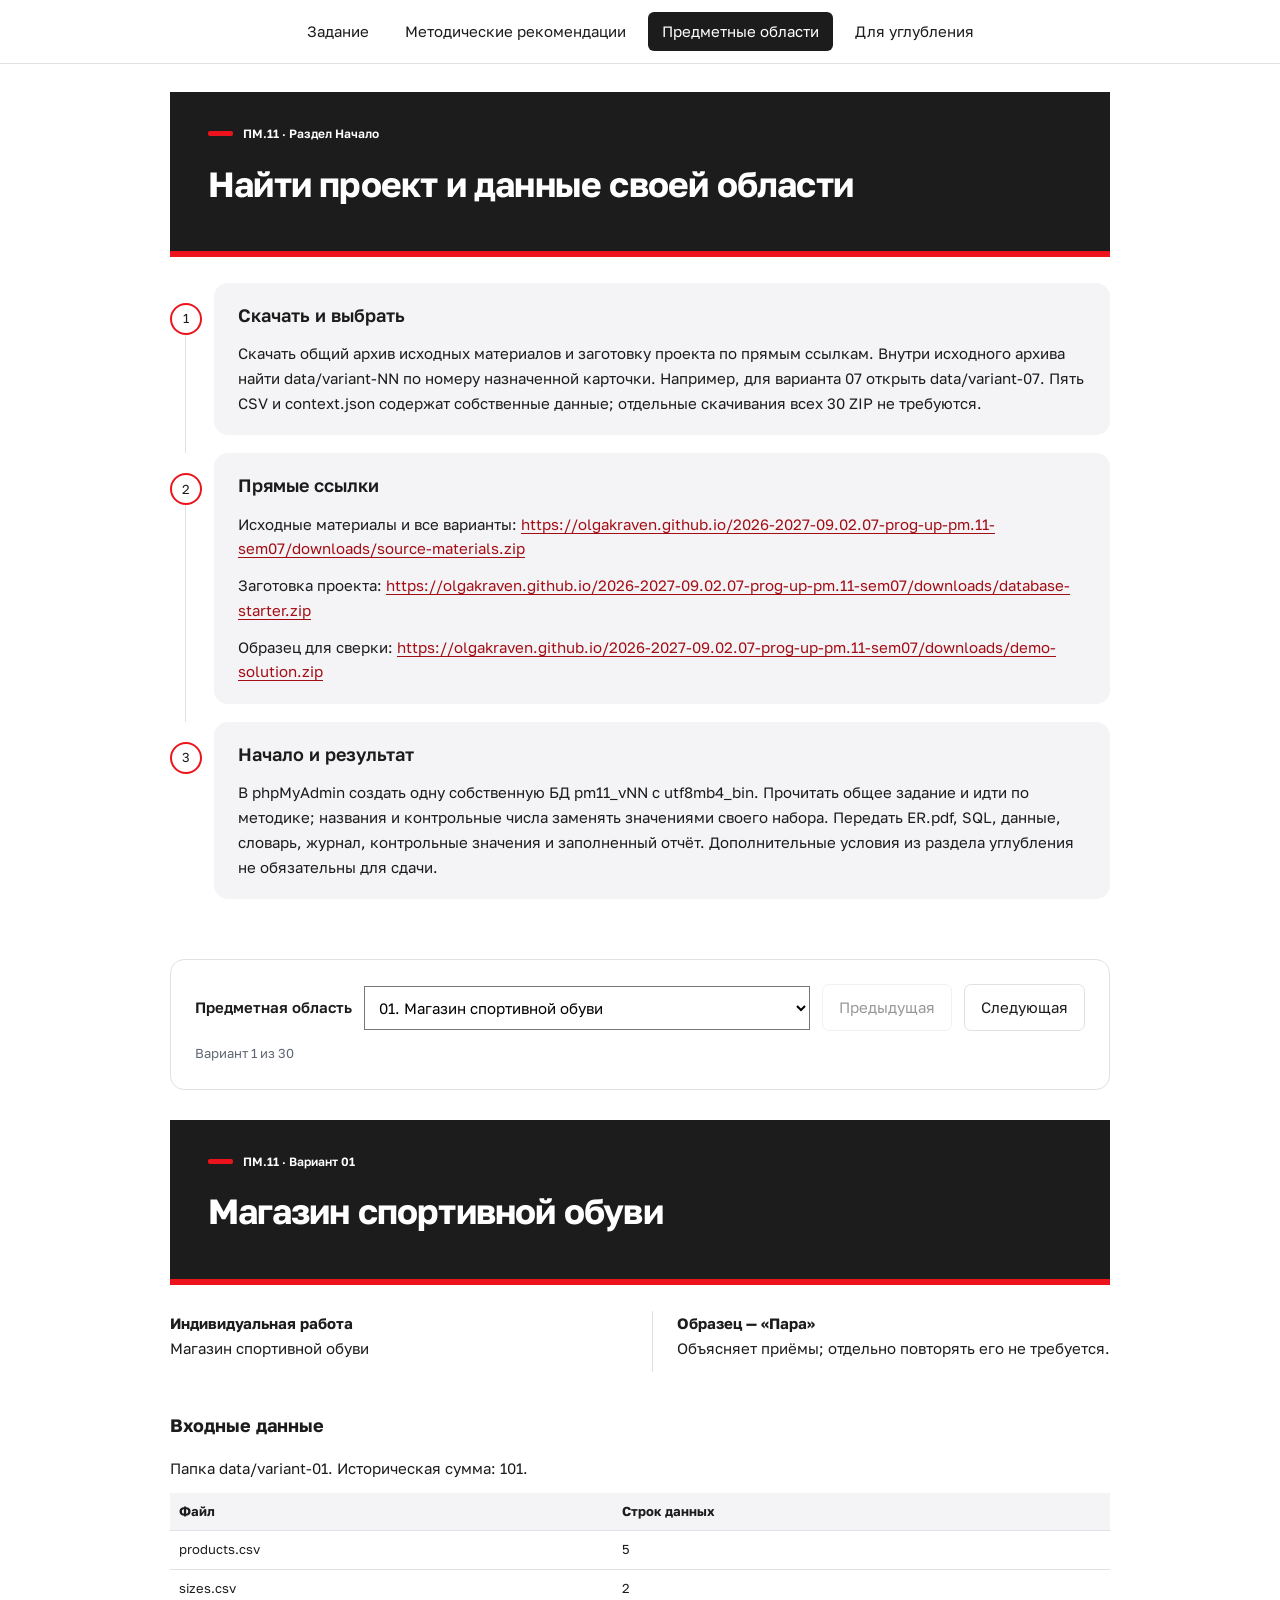
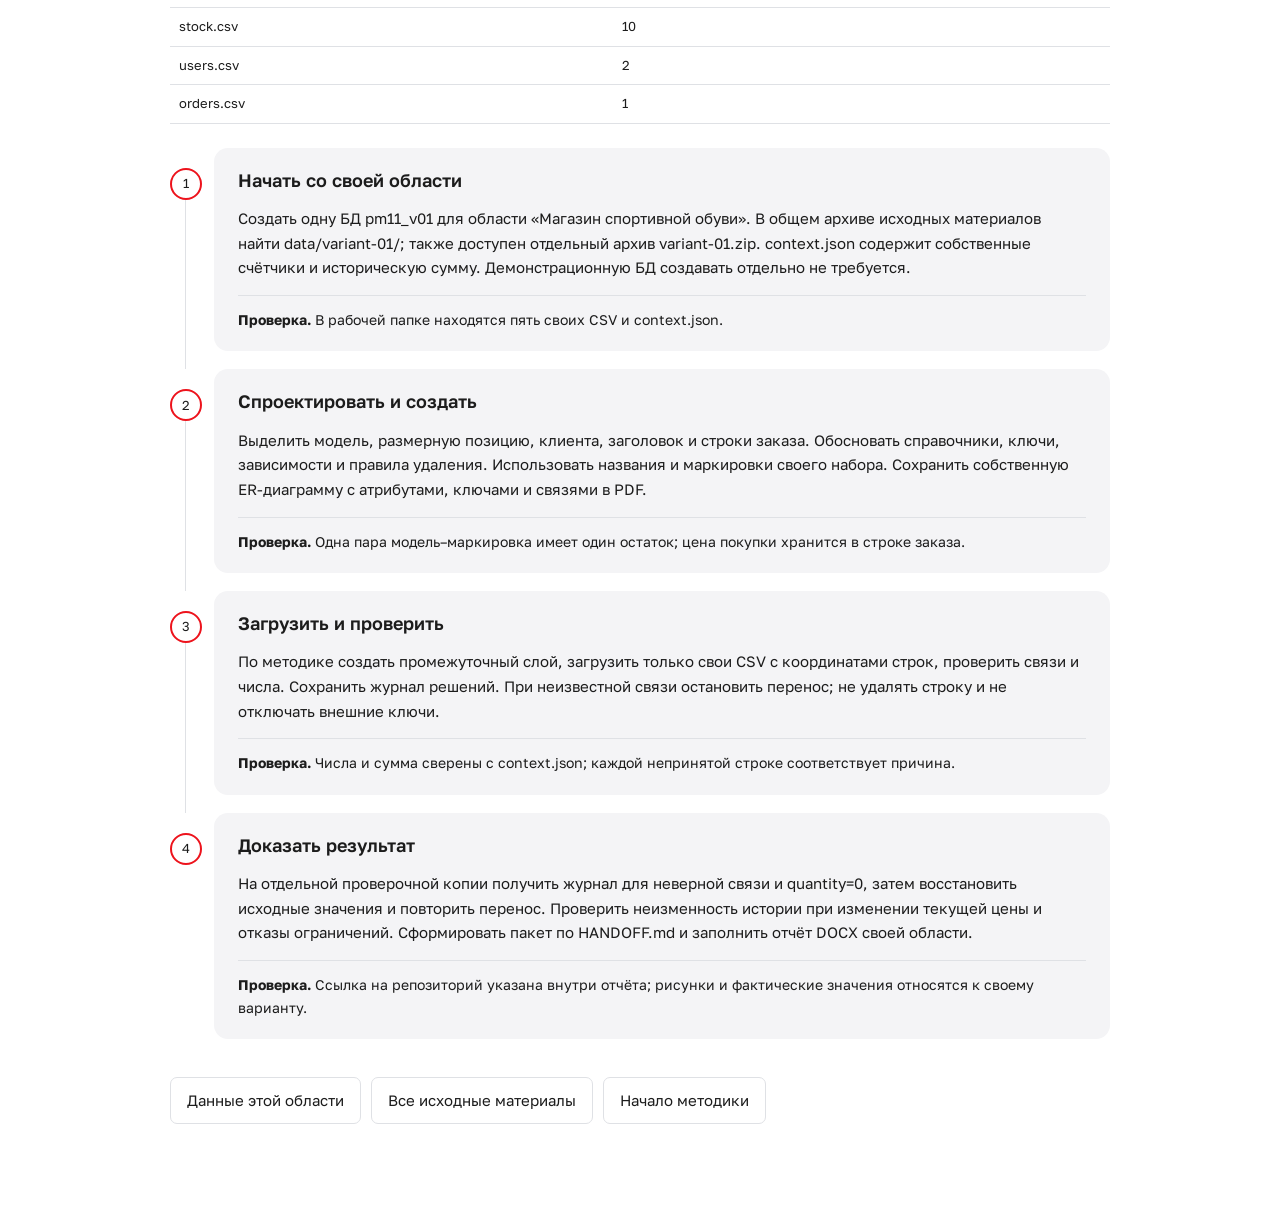
==== commit 229a91ce: "Сосредоточить УП ПМ.11 на схеме и проверяемом импорте данных" ====
--- a/site/areas.html
+++ b/site/areas.html
@@ -1 +1 @@
-<!doctype html><html lang="ru"><head><meta charset="utf-8"><meta name="viewport" content="width=device-width,initial-scale=1"><title>Предметные области</title><link rel="icon" href="assets/favicon.svg"><link rel="stylesheet" href="assets/style.css"></head><body><a class="skip" href="#main">Перейти к содержанию</a><header class="shell top"><a class="brand" href="index.html"><span class="emblem">УП</span><span><strong>Практика / Методические материалы</strong><small>4 курс · 7 семестр · MySQL в XAMPP и phpMyAdmin</small></span></a><span class="version">Версия 1.2</span></header><div class="shell"><nav><a href="index.html" >Задание</a><a href="lessons.html" >Инструкция и образец</a><a href="areas.html" aria-current=page>Предметные области</a></nav><main id="main"><section class="hero"><p class="eyebrow">Учебный маршрут / 2026-2027</p><h1>Предметные области</h1><p>4 курс · 7 семестр · MySQL в XAMPP и phpMyAdmin</p><span class="badge">Учебный комплект</span></section><div class="downloads"><a class="button" href="downloads/assignment.pdf">Скачать задание практики (PDF)</a><a class="button" href="downloads/guide.pdf">Скачать методичку и образец (PDF)</a><a class="button" href="downloads/report-template.md">Скачать общий шаблон отчёта (Markdown)</a></div><article class="lesson" id="variant-01"><p class="eyebrow"></p><h2>01. Магазин спортивной обуви</h2><div class="blocks"><p class="block"><a class="button" href="downloads/database-starter.zip">Скачать заготовку проекта БД для самостоятельной работы</a><br>Начните с описания проекта; SQL пишется по методичке. Индивидуальные данные скачайте отдельно.</p><p class="block"><a class="button" href="downloads/demo-data.zip">Скачать исходные данные демонстрационного магазина обуви</a><br>Используйте при разборе импорта: пять CSV, изображения и контрольные значения. Данные своего варианта берите из его отдельного архива.</p><p class="block"><a class="button" href="downloads/demo-solution.zip">Скачать демонстрационный проект БД «Пара» для сверки</a><br>Откройте после самостоятельного построения схемы и диагностики импорта. Демонстрация не является решением индивидуальных дополнительных заданий.</p><p class="block"><a class="button" href="downloads/variant-01.zip">Скачать исходные CSV для области «Магазин спортивной обуви»</a><br>После демонстрации импортируйте пять CSV из data/variant-01 в собственную БД. context.json содержит область и исходные счётчики; это данные для работы, без готового решения дополнительных заданий.</p><section class="block text"><h3>Ситуация и самостоятельный проект</h3><p>Магазин спортивной обуви ведёт каталог моделей, размерных позиций, клиентов и заказов. Создайте БД pm11_v01; исходные файлы и общая методичка полностью обеспечивают работу. Используйте название области из context.json и маркировки из sizes.csv. Не заменяйте их демонстрационными названиями обуви.</p></section><section class="block text"><h3>Вход и контроль</h3><p>В архиве: 5 моделей, 2 маркировок, 10 размерных позиций, 2 клиентов и 1 историческая строка заказа. Сохраните её цену и количество при импорте. Исходный исторический итог: 101. Сопоставьте счётчики с фактическими таблицами до собственных новых заказов.</p></section><section class="block text"><h3>Общая задача</h3><p>Выполните нормализацию, ER-диаграмму, импорт с проверкой связей, запросы и представления, атомарный заказ, разграничение доступа и реальное восстановление по методичке. Обоснуйте правила удаления и индекс; сохраните историческую цену в order_line. Создайте ограниченные логины и проверьте разрешённые и запрещённые операции реальными подключениями.</p></section><section class="block text"><h3>Дополнительный запрос к каталогу</h3><p>Сравните доступные размеры моделей одной категории; найдите модели, у которых хотя бы один размер имеет остаток меньше 3. Перед выполнением сформулируйте ожидаемый результат по исходному CSV; используйте осмысленные названия колонок и устойчивую сортировку.</p></section><section class="block text"><h3>Дополнительный отчёт по истории</h3><p>Получите число заказанных единиц и выручку по производителям по историческим ценам. Итоги рассчитывайте из quantity и unit_price. Проверьте результат вручную хотя бы для одного заказа; при равных результатах не теряйте строки без обоснования.</p></section><section class="block text"><h3>Изменение или испытание модели</h3><p>Проверьте заказ двух размеров одной модели и отказ, когда один размер недоступен. Зафиксируйте исходное состояние, допустимый результат и отклоняемый случай. Для добавленного объекта повторите резервное копирование и восстановление; объясните, какие свойства сохранились.</p></section><section class="block text"><h3>Проверка и передача</h3><p>Если исходного набора недостаточно для крайнего случая, подготовьте небольшой контролируемый пример в своей БД и объясните его. Сравните состояние до и после, проверьте соседние сценарии и оформите эксплуатационное объяснение. При сдаче проекта приложите ссылку на его репозиторий.</p></section></div></article><article class="lesson" id="variant-02"><p class="eyebrow"></p><h2>02. Магазин рабочей одежды</h2><div class="blocks"><p class="block"><a class="button" href="downloads/database-starter.zip">Скачать заготовку проекта БД для самостоятельной работы</a><br>Начните с описания проекта; SQL пишется по методичке. Индивидуальные данные скачайте отдельно.</p><p class="block"><a class="button" href="downloads/demo-data.zip">Скачать исходные данные демонстрационного магазина обуви</a><br>Используйте при разборе импорта: пять CSV, изображения и контрольные значения. Данные своего варианта берите из его отдельного архива.</p><p class="block"><a class="button" href="downloads/demo-solution.zip">Скачать демонстрационный проект БД «Пара» для сверки</a><br>Откройте после самостоятельного построения схемы и диагностики импорта. Демонстрация не является решением индивидуальных дополнительных заданий.</p><p class="block"><a class="button" href="downloads/variant-02.zip">Скачать исходные CSV для области «Магазин рабочей одежды»</a><br>После демонстрации импортируйте пять CSV из data/variant-02 в собственную БД. context.json содержит область и исходные счётчики; это данные для работы, без готового решения дополнительных заданий.</p><section class="block text"><h3>Ситуация и самостоятельный проект</h3><p>Магазин рабочей одежды ведёт каталог моделей, размерных позиций, клиентов и заказов. Создайте БД pm11_v02; исходные файлы и общая методичка полностью обеспечивают работу. Используйте название области из context.json и маркировки из sizes.csv. Не заменяйте их демонстрационными названиями обуви.</p></section><section class="block text"><h3>Вход и контроль</h3><p>В архиве: 5 моделей, 2 маркировок, 10 размерных позиций, 2 клиентов и 1 историческая строка заказа. Сохраните её цену и количество при импорте. Исходный исторический итог: 102. Сопоставьте счётчики с фактическими таблицами до собственных новых заказов.</p></section><section class="block text"><h3>Общая задача</h3><p>Выполните нормализацию, ER-диаграмму, импорт с проверкой связей, запросы и представления, атомарный заказ, разграничение доступа и реальное восстановление по методичке. Обоснуйте правила удаления и индекс; сохраните историческую цену в order_line. Создайте ограниченные логины и проверьте разрешённые и запрещённые операции реальными подключениями.</p></section><section class="block text"><h3>Дополнительный запрос к каталогу</h3><p>Найдите размерные позиции с остатком меньше 4 и сгруппируйте их по категориям. Перед выполнением сформулируйте ожидаемый результат по исходному CSV; используйте осмысленные названия колонок и устойчивую сортировку.</p></section><section class="block text"><h3>Дополнительный отчёт по истории</h3><p>Сформируйте отчёт о заказах клиента с количеством разных размерных позиций. Итоги рассчитывайте из quantity и unit_price. Проверьте результат вручную хотя бы для одного заказа; при равных результатах не теряйте строки без обоснования.</p></section><section class="block text"><h3>Изменение или испытание модели</h3><p>Добавьте непустой артикул модели с уникальностью; обоснуйте, почему артикул не должен зависеть от размера. Зафиксируйте исходное состояние, допустимый результат и отклоняемый случай. Для добавленного объекта повторите резервное копирование и восстановление; объясните, какие свойства сохранились.</p></section><section class="block text"><h3>Проверка и передача</h3><p>Если исходного набора недостаточно для крайнего случая, подготовьте небольшой контролируемый пример в своей БД и объясните его. Сравните состояние до и после, проверьте соседние сценарии и оформите эксплуатационное объяснение. При сдаче проекта приложите ссылку на его репозиторий.</p></section></div></article><article class="lesson" id="variant-03"><p class="eyebrow"></p><h2>03. Магазин детской одежды</h2><div class="blocks"><p class="block"><a class="button" href="downloads/database-starter.zip">Скачать заготовку проекта БД для самостоятельной работы</a><br>Начните с описания проекта; SQL пишется по методичке. Индивидуальные данные скачайте отдельно.</p><p class="block"><a class="button" href="downloads/demo-data.zip">Скачать исходные данные демонстрационного магазина обуви</a><br>Используйте при разборе импорта: пять CSV, изображения и контрольные значения. Данные своего варианта берите из его отдельного архива.</p><p class="block"><a class="button" href="downloads/demo-solution.zip">Скачать демонстрационный проект БД «Пара» для сверки</a><br>Откройте после самостоятельного построения схемы и диагностики импорта. Демонстрация не является решением индивидуальных дополнительных заданий.</p><p class="block"><a class="button" href="downloads/variant-03.zip">Скачать исходные CSV для области «Магазин детской одежды»</a><br>После демонстрации импортируйте пять CSV из data/variant-03 в собственную БД. context.json содержит область и исходные счётчики; это данные для работы, без готового решения дополнительных заданий.</p><section class="block text"><h3>Ситуация и самостоятельный проект</h3><p>Магазин детской одежды ведёт каталог моделей, размерных позиций, клиентов и заказов. Создайте БД pm11_v03; исходные файлы и общая методичка полностью обеспечивают работу. Используйте название области из context.json и маркировки из sizes.csv. Не заменяйте их демонстрационными названиями обуви.</p></section><section class="block text"><h3>Вход и контроль</h3><p>В архиве: 5 моделей, 2 маркировок, 10 размерных позиций, 2 клиентов и 1 историческая строка заказа. Сохраните её цену и количество при импорте. Исходный исторический итог: 103. Сопоставьте счётчики с фактическими таблицами до собственных новых заказов.</p></section><section class="block text"><h3>Общая задача</h3><p>Выполните нормализацию, ER-диаграмму, импорт с проверкой связей, запросы и представления, атомарный заказ, разграничение доступа и реальное восстановление по методичке. Обоснуйте правила удаления и индекс; сохраните историческую цену в order_line. Создайте ограниченные логины и проверьте разрешённые и запрещённые операции реальными подключениями.</p></section><section class="block text"><h3>Дополнительный запрос к каталогу</h3><p>Получите матрицу модели, размера и доступного количества для выбранной категории. Перед выполнением сформулируйте ожидаемый результат по исходному CSV; используйте осмысленные названия колонок и устойчивую сортировку.</p></section><section class="block text"><h3>Дополнительный отчёт по истории</h3><p>Найдите клиентов с суммой покупок выше средней суммы покупки клиента. Итоги рассчитывайте из quantity и unit_price. Проверьте результат вручную хотя бы для одного заказа; при равных результатах не теряйте строки без обоснования.</p></section><section class="block text"><h3>Изменение или испытание модели</h3><p>Проверьте неизменность истории после изменения названия модели и текущей цены. Зафиксируйте исходное состояние, допустимый результат и отклоняемый случай. Для добавленного объекта повторите резервное копирование и восстановление; объясните, какие свойства сохранились.</p></section><section class="block text"><h3>Проверка и передача</h3><p>Если исходного набора недостаточно для крайнего случая, подготовьте небольшой контролируемый пример в своей БД и объясните его. Сравните состояние до и после, проверьте соседние сценарии и оформите эксплуатационное объяснение. При сдаче проекта приложите ссылку на его репозиторий.</p></section></div></article><article class="lesson" id="variant-04"><p class="eyebrow"></p><h2>04. Магазин туристического снаряжения</h2><div class="blocks"><p class="block"><a class="button" href="downloads/database-starter.zip">Скачать заготовку проекта БД для самостоятельной работы</a><br>Начните с описания проекта; SQL пишется по методичке. Индивидуальные данные скачайте отдельно.</p><p class="block"><a class="button" href="downloads/demo-data.zip">Скачать исходные данные демонстрационного магазина обуви</a><br>Используйте при разборе импорта: пять CSV, изображения и контрольные значения. Данные своего варианта берите из его отдельного архива.</p><p class="block"><a class="button" href="downloads/demo-solution.zip">Скачать демонстрационный проект БД «Пара» для сверки</a><br>Откройте после самостоятельного построения схемы и диагностики импорта. Демонстрация не является решением индивидуальных дополнительных заданий.</p><p class="block"><a class="button" href="downloads/variant-04.zip">Скачать исходные CSV для области «Магазин туристического снаряжения»</a><br>После демонстрации импортируйте пять CSV из data/variant-04 в собственную БД. context.json содержит область и исходные счётчики; это данные для работы, без готового решения дополнительных заданий.</p><section class="block text"><h3>Ситуация и самостоятельный проект</h3><p>Магазин туристического снаряжения ведёт каталог моделей, размерных позиций, клиентов и заказов. Создайте БД pm11_v04; исходные файлы и общая методичка полностью обеспечивают работу. Используйте название области из context.json и маркировки из sizes.csv. Не заменяйте их демонстрационными названиями обуви.</p></section><section class="block text"><h3>Вход и контроль</h3><p>В архиве: 5 моделей, 2 маркировок, 10 размерных позиций, 2 клиентов и 1 историческая строка заказа. Сохраните её цену и количество при импорте. Исходный исторический итог: 104. Сопоставьте счётчики с фактическими таблицами до собственных новых заказов.</p></section><section class="block text"><h3>Общая задача</h3><p>Выполните нормализацию, ER-диаграмму, импорт с проверкой связей, запросы и представления, атомарный заказ, разграничение доступа и реальное восстановление по методичке. Обоснуйте правила удаления и индекс; сохраните историческую цену в order_line. Создайте ограниченные логины и проверьте разрешённые и запрещённые операции реальными подключениями.</p></section><section class="block text"><h3>Дополнительный запрос к каталогу</h3><p>Найдите товары, доступные хотя бы в двух маркировках; не считайте позиции с нулевым остатком. Перед выполнением сформулируйте ожидаемый результат по исходному CSV; используйте осмысленные названия колонок и устойчивую сортировку.</p></section><section class="block text"><h3>Дополнительный отчёт по истории</h3><p>Получите выручку и число единиц по категориям. Итоги рассчитывайте из quantity и unit_price. Проверьте результат вручную хотя бы для одного заказа; при равных результатах не теряйте строки без обоснования.</p></section><section class="block text"><h3>Изменение или испытание модели</h3><p>Проверьте полный откат смешанного заказа с существующей и неизвестной позицией. Зафиксируйте исходное состояние, допустимый результат и отклоняемый случай. Для добавленного объекта повторите резервное копирование и восстановление; объясните, какие свойства сохранились.</p></section><section class="block text"><h3>Проверка и передача</h3><p>Если исходного набора недостаточно для крайнего случая, подготовьте небольшой контролируемый пример в своей БД и объясните его. Сравните состояние до и после, проверьте соседние сценарии и оформите эксплуатационное объяснение. При сдаче проекта приложите ссылку на его репозиторий.</p></section></div></article><article class="lesson" id="variant-05"><p class="eyebrow"></p><h2>05. Магазин велосипедных аксессуаров</h2><div class="blocks"><p class="block"><a class="button" href="downloads/database-starter.zip">Скачать заготовку проекта БД для самостоятельной работы</a><br>Начните с описания проекта; SQL пишется по методичке. Индивидуальные данные скачайте отдельно.</p><p class="block"><a class="button" href="downloads/demo-data.zip">Скачать исходные данные демонстрационного магазина обуви</a><br>Используйте при разборе импорта: пять CSV, изображения и контрольные значения. Данные своего варианта берите из его отдельного архива.</p><p class="block"><a class="button" href="downloads/demo-solution.zip">Скачать демонстрационный проект БД «Пара» для сверки</a><br>Откройте после самостоятельного построения схемы и диагностики импорта. Демонстрация не является решением индивидуальных дополнительных заданий.</p><p class="block"><a class="button" href="downloads/variant-05.zip">Скачать исходные CSV для области «Магазин велосипедных аксессуаров»</a><br>После демонстрации импортируйте пять CSV из data/variant-05 в собственную БД. context.json содержит область и исходные счётчики; это данные для работы, без готового решения дополнительных заданий.</p><section class="block text"><h3>Ситуация и самостоятельный проект</h3><p>Магазин велосипедных аксессуаров ведёт каталог моделей, размерных позиций, клиентов и заказов. Создайте БД pm11_v05; исходные файлы и общая методичка полностью обеспечивают работу. Используйте название области из context.json и маркировки из sizes.csv. Не заменяйте их демонстрационными названиями обуви.</p></section><section class="block text"><h3>Вход и контроль</h3><p>В архиве: 5 моделей, 2 маркировок, 10 размерных позиций, 2 клиентов и 1 историческая строка заказа. Сохраните её цену и количество при импорте. Исходный исторический итог: 105. Сопоставьте счётчики с фактическими таблицами до собственных новых заказов.</p></section><section class="block text"><h3>Общая задача</h3><p>Выполните нормализацию, ER-диаграмму, импорт с проверкой связей, запросы и представления, атомарный заказ, разграничение доступа и реальное восстановление по методичке. Обоснуйте правила удаления и индекс; сохраните историческую цену в order_line. Создайте ограниченные логины и проверьте разрешённые и запрещённые операции реальными подключениями.</p></section><section class="block text"><h3>Дополнительный запрос к каталогу</h3><p>Постройте список моделей с нулевым общим остатком по всем маркировкам. Перед выполнением сформулируйте ожидаемый результат по исходному CSV; используйте осмысленные названия колонок и устойчивую сортировку.</p></section><section class="block text"><h3>Дополнительный отчёт по истории</h3><p>Найдите производителя с наибольшей суммой продаж; сохраните все равные максимумы. Итоги рассчитывайте из quantity и unit_price. Проверьте результат вручную хотя бы для одного заказа; при равных результатах не теряйте строки без обоснования.</p></section><section class="block text"><h3>Изменение или испытание модели</h3><p>Добавьте положительный гарантийный срок модели и испытайте ограничение. Зафиксируйте исходное состояние, допустимый результат и отклоняемый случай. Для добавленного объекта повторите резервное копирование и восстановление; объясните, какие свойства сохранились.</p></section><section class="block text"><h3>Проверка и передача</h3><p>Если исходного набора недостаточно для крайнего случая, подготовьте небольшой контролируемый пример в своей БД и объясните его. Сравните состояние до и после, проверьте соседние сценарии и оформите эксплуатационное объяснение. При сдаче проекта приложите ссылку на его репозиторий.</p></section></div></article><article class="lesson" id="variant-06"><p class="eyebrow"></p><h2>06. Магазин школьной формы</h2><div class="blocks"><p class="block"><a class="button" href="downloads/database-starter.zip">Скачать заготовку проекта БД для самостоятельной работы</a><br>Начните с описания проекта; SQL пишется по методичке. Индивидуальные данные скачайте отдельно.</p><p class="block"><a class="button" href="downloads/demo-data.zip">Скачать исходные данные демонстрационного магазина обуви</a><br>Используйте при разборе импорта: пять CSV, изображения и контрольные значения. Данные своего варианта берите из его отдельного архива.</p><p class="block"><a class="button" href="downloads/demo-solution.zip">Скачать демонстрационный проект БД «Пара» для сверки</a><br>Откройте после самостоятельного построения схемы и диагностики импорта. Демонстрация не является решением индивидуальных дополнительных заданий.</p><p class="block"><a class="button" href="downloads/variant-06.zip">Скачать исходные CSV для области «Магазин школьной формы»</a><br>После демонстрации импортируйте пять CSV из data/variant-06 в собственную БД. context.json содержит область и исходные счётчики; это данные для работы, без готового решения дополнительных заданий.</p><section class="block text"><h3>Ситуация и самостоятельный проект</h3><p>Магазин школьной формы ведёт каталог моделей, размерных позиций, клиентов и заказов. Создайте БД pm11_v06; исходные файлы и общая методичка полностью обеспечивают работу. Используйте название области из context.json и маркировки из sizes.csv. Не заменяйте их демонстрационными названиями обуви.</p></section><section class="block text"><h3>Вход и контроль</h3><p>В архиве: 5 моделей, 2 маркировок, 10 размерных позиций, 2 клиентов и 1 историческая строка заказа. Сохраните её цену и количество при импорте. Исходный исторический итог: 106. Сопоставьте счётчики с фактическими таблицами до собственных новых заказов.</p></section><section class="block text"><h3>Общая задача</h3><p>Выполните нормализацию, ER-диаграмму, импорт с проверкой связей, запросы и представления, атомарный заказ, разграничение доступа и реальное восстановление по методичке. Обоснуйте правила удаления и индекс; сохраните историческую цену в order_line. Создайте ограниченные логины и проверьте разрешённые и запрещённые операции реальными подключениями.</p></section><section class="block text"><h3>Дополнительный запрос к каталогу</h3><p>Найдите размеры, присутствующие в каталоге, но недоступные ни в одной позиции. Перед выполнением сформулируйте ожидаемый результат по исходному CSV; используйте осмысленные названия колонок и устойчивую сортировку.</p></section><section class="block text"><h3>Дополнительный отчёт по истории</h3><p>Получите среднюю историческую цену покупки по модели без смешивания количества и количества строк. Итоги рассчитывайте из quantity и unit_price. Проверьте результат вручную хотя бы для одного заказа; при равных результатах не теряйте строки без обоснования.</p></section><section class="block text"><h3>Изменение или испытание модели</h3><p>Проверьте отказ удаления категории, на которую ссылается подкатегория. Зафиксируйте исходное состояние, допустимый результат и отклоняемый случай. Для добавленного объекта повторите резервное копирование и восстановление; объясните, какие свойства сохранились.</p></section><section class="block text"><h3>Проверка и передача</h3><p>Если исходного набора недостаточно для крайнего случая, подготовьте небольшой контролируемый пример в своей БД и объясните его. Сравните состояние до и после, проверьте соседние сценарии и оформите эксплуатационное объяснение. При сдаче проекта приложите ссылку на его репозиторий.</p></section></div></article><article class="lesson" id="variant-07"><p class="eyebrow"></p><h2>07. Магазин медицинской одежды</h2><div class="blocks"><p class="block"><a class="button" href="downloads/database-starter.zip">Скачать заготовку проекта БД для самостоятельной работы</a><br>Начните с описания проекта; SQL пишется по методичке. Индивидуальные данные скачайте отдельно.</p><p class="block"><a class="button" href="downloads/demo-data.zip">Скачать исходные данные демонстрационного магазина обуви</a><br>Используйте при разборе импорта: пять CSV, изображения и контрольные значения. Данные своего варианта берите из его отдельного архива.</p><p class="block"><a class="button" href="downloads/demo-solution.zip">Скачать демонстрационный проект БД «Пара» для сверки</a><br>Откройте после самостоятельного построения схемы и диагностики импорта. Демонстрация не является решением индивидуальных дополнительных заданий.</p><p class="block"><a class="button" href="downloads/variant-07.zip">Скачать исходные CSV для области «Магазин медицинской одежды»</a><br>После демонстрации импортируйте пять CSV из data/variant-07 в собственную БД. context.json содержит область и исходные счётчики; это данные для работы, без готового решения дополнительных заданий.</p><section class="block text"><h3>Ситуация и самостоятельный проект</h3><p>Магазин медицинской одежды ведёт каталог моделей, размерных позиций, клиентов и заказов. Создайте БД pm11_v07; исходные файлы и общая методичка полностью обеспечивают работу. Используйте название области из context.json и маркировки из sizes.csv. Не заменяйте их демонстрационными названиями обуви.</p></section><section class="block text"><h3>Вход и контроль</h3><p>В архиве: 5 моделей, 2 маркировок, 10 размерных позиций, 2 клиентов и 1 историческая строка заказа. Сохраните её цену и количество при импорте. Исходный исторический итог: 107. Сопоставьте счётчики с фактическими таблицами до собственных новых заказов.</p></section><section class="block text"><h3>Общая задача</h3><p>Выполните нормализацию, ER-диаграмму, импорт с проверкой связей, запросы и представления, атомарный заказ, разграничение доступа и реальное восстановление по методичке. Обоснуйте правила удаления и индекс; сохраните историческую цену в order_line. Создайте ограниченные логины и проверьте разрешённые и запрещённые операции реальными подключениями.</p></section><section class="block text"><h3>Дополнительный запрос к каталогу</h3><p>Получите доступный ассортимент выбранного производителя в порядке цены. Перед выполнением сформулируйте ожидаемый результат по исходному CSV; используйте осмысленные названия колонок и устойчивую сортировку.</p></section><section class="block text"><h3>Дополнительный отчёт по истории</h3><p>Сформируйте отчёт о суммарном количестве каждой маркировки в заказах. Итоги рассчитывайте из quantity и unit_price. Проверьте результат вручную хотя бы для одного заказа; при равных результатах не теряйте строки без обоснования.</p></section><section class="block text"><h3>Изменение или испытание модели</h3><p>Добавьте обязательный код модели с уникальностью и проверьте повторное значение. Зафиксируйте исходное состояние, допустимый результат и отклоняемый случай. Для добавленного объекта повторите резервное копирование и восстановление; объясните, какие свойства сохранились.</p></section><section class="block text"><h3>Проверка и передача</h3><p>Если исходного набора недостаточно для крайнего случая, подготовьте небольшой контролируемый пример в своей БД и объясните его. Сравните состояние до и после, проверьте соседние сценарии и оформите эксплуатационное объяснение. При сдаче проекта приложите ссылку на его репозиторий.</p></section></div></article><article class="lesson" id="variant-08"><p class="eyebrow"></p><h2>08. Магазин зимней одежды</h2><div class="blocks"><p class="block"><a class="button" href="downloads/database-starter.zip">Скачать заготовку проекта БД для самостоятельной работы</a><br>Начните с описания проекта; SQL пишется по методичке. Индивидуальные данные скачайте отдельно.</p><p class="block"><a class="button" href="downloads/demo-data.zip">Скачать исходные данные демонстрационного магазина обуви</a><br>Используйте при разборе импорта: пять CSV, изображения и контрольные значения. Данные своего варианта берите из его отдельного архива.</p><p class="block"><a class="button" href="downloads/demo-solution.zip">Скачать демонстрационный проект БД «Пара» для сверки</a><br>Откройте после самостоятельного построения схемы и диагностики импорта. Демонстрация не является решением индивидуальных дополнительных заданий.</p><p class="block"><a class="button" href="downloads/variant-08.zip">Скачать исходные CSV для области «Магазин зимней одежды»</a><br>После демонстрации импортируйте пять CSV из data/variant-08 в собственную БД. context.json содержит область и исходные счётчики; это данные для работы, без готового решения дополнительных заданий.</p><section class="block text"><h3>Ситуация и самостоятельный проект</h3><p>Магазин зимней одежды ведёт каталог моделей, размерных позиций, клиентов и заказов. Создайте БД pm11_v08; исходные файлы и общая методичка полностью обеспечивают работу. Используйте название области из context.json и маркировки из sizes.csv. Не заменяйте их демонстрационными названиями обуви.</p></section><section class="block text"><h3>Вход и контроль</h3><p>В архиве: 5 моделей, 2 маркировок, 10 размерных позиций, 2 клиентов и 1 историческая строка заказа. Сохраните её цену и количество при импорте. Исходный исторический итог: 108. Сопоставьте счётчики с фактическими таблицами до собственных новых заказов.</p></section><section class="block text"><h3>Общая задача</h3><p>Выполните нормализацию, ER-диаграмму, импорт с проверкой связей, запросы и представления, атомарный заказ, разграничение доступа и реальное восстановление по методичке. Обоснуйте правила удаления и индекс; сохраните историческую цену в order_line. Создайте ограниченные логины и проверьте разрешённые и запрещённые операции реальными подключениями.</p></section><section class="block text"><h3>Дополнительный запрос к каталогу</h3><p>Найдите модели, у которых все размерные позиции имеют остаток не меньше 2. Перед выполнением сформулируйте ожидаемый результат по исходному CSV; используйте осмысленные названия колонок и устойчивую сортировку.</p></section><section class="block text"><h3>Дополнительный отчёт по истории</h3><p>Получите покупателей, не сделавших ни одного заказа, через LEFT JOIN. Итоги рассчитывайте из quantity и unit_price. Проверьте результат вручную хотя бы для одного заказа; при равных результатах не теряйте строки без обоснования.</p></section><section class="block text"><h3>Изменение или испытание модели</h3><p>Проверьте две одновременные покупки последнего экземпляра одного размера. Зафиксируйте исходное состояние, допустимый результат и отклоняемый случай. Для добавленного объекта повторите резервное копирование и восстановление; объясните, какие свойства сохранились.</p></section><section class="block text"><h3>Проверка и передача</h3><p>Если исходного набора недостаточно для крайнего случая, подготовьте небольшой контролируемый пример в своей БД и объясните его. Сравните состояние до и после, проверьте соседние сценарии и оформите эксплуатационное объяснение. При сдаче проекта приложите ссылку на его репозиторий.</p></section></div></article><article class="lesson" id="variant-09"><p class="eyebrow"></p><h2>09. Магазин головных уборов</h2><div class="blocks"><p class="block"><a class="button" href="downloads/database-starter.zip">Скачать заготовку проекта БД для самостоятельной работы</a><br>Начните с описания проекта; SQL пишется по методичке. Индивидуальные данные скачайте отдельно.</p><p class="block"><a class="button" href="downloads/demo-data.zip">Скачать исходные данные демонстрационного магазина обуви</a><br>Используйте при разборе импорта: пять CSV, изображения и контрольные значения. Данные своего варианта берите из его отдельного архива.</p><p class="block"><a class="button" href="downloads/demo-solution.zip">Скачать демонстрационный проект БД «Пара» для сверки</a><br>Откройте после самостоятельного построения схемы и диагностики импорта. Демонстрация не является решением индивидуальных дополнительных заданий.</p><p class="block"><a class="button" href="downloads/variant-09.zip">Скачать исходные CSV для области «Магазин головных уборов»</a><br>После демонстрации импортируйте пять CSV из data/variant-09 в собственную БД. context.json содержит область и исходные счётчики; это данные для работы, без готового решения дополнительных заданий.</p><section class="block text"><h3>Ситуация и самостоятельный проект</h3><p>Магазин головных уборов ведёт каталог моделей, размерных позиций, клиентов и заказов. Создайте БД pm11_v09; исходные файлы и общая методичка полностью обеспечивают работу. Используйте название области из context.json и маркировки из sizes.csv. Не заменяйте их демонстрационными названиями обуви.</p></section><section class="block text"><h3>Вход и контроль</h3><p>В архиве: 5 моделей, 2 маркировок, 10 размерных позиций, 2 клиентов и 1 историческая строка заказа. Сохраните её цену и количество при импорте. Исходный исторический итог: 109. Сопоставьте счётчики с фактическими таблицами до собственных новых заказов.</p></section><section class="block text"><h3>Общая задача</h3><p>Выполните нормализацию, ER-диаграмму, импорт с проверкой связей, запросы и представления, атомарный заказ, разграничение доступа и реальное восстановление по методичке. Обоснуйте правила удаления и индекс; сохраните историческую цену в order_line. Создайте ограниченные логины и проверьте разрешённые и запрещённые операции реальными подключениями.</p></section><section class="block text"><h3>Дополнительный запрос к каталогу</h3><p>Получите число доступных моделей каждой категории; несколько размеров не должны удваивать модель. Перед выполнением сформулируйте ожидаемый результат по исходному CSV; используйте осмысленные названия колонок и устойчивую сортировку.</p></section><section class="block text"><h3>Дополнительный отчёт по истории</h3><p>Найдите самый дорогой исторический заказ каждого клиента. Итоги рассчитывайте из quantity и unit_price. Проверьте результат вручную хотя бы для одного заказа; при равных результатах не теряйте строки без обоснования.</p></section><section class="block text"><h3>Изменение или испытание модели</h3><p>Добавьте необязательную рекомендацию по уходу и объясните допустимость NULL или пустого значения. Зафиксируйте исходное состояние, допустимый результат и отклоняемый случай. Для добавленного объекта повторите резервное копирование и восстановление; объясните, какие свойства сохранились.</p></section><section class="block text"><h3>Проверка и передача</h3><p>Если исходного набора недостаточно для крайнего случая, подготовьте небольшой контролируемый пример в своей БД и объясните его. Сравните состояние до и после, проверьте соседние сценарии и оформите эксплуатационное объяснение. При сдаче проекта приложите ссылку на его репозиторий.</p></section></div></article><article class="lesson" id="variant-10"><p class="eyebrow"></p><h2>10. Магазин кожаных перчаток</h2><div class="blocks"><p class="block"><a class="button" href="downloads/database-starter.zip">Скачать заготовку проекта БД для самостоятельной работы</a><br>Начните с описания проекта; SQL пишется по методичке. Индивидуальные данные скачайте отдельно.</p><p class="block"><a class="button" href="downloads/demo-data.zip">Скачать исходные данные демонстрационного магазина обуви</a><br>Используйте при разборе импорта: пять CSV, изображения и контрольные значения. Данные своего варианта берите из его отдельного архива.</p><p class="block"><a class="button" href="downloads/demo-solution.zip">Скачать демонстрационный проект БД «Пара» для сверки</a><br>Откройте после самостоятельного построения схемы и диагностики импорта. Демонстрация не является решением индивидуальных дополнительных заданий.</p><p class="block"><a class="button" href="downloads/variant-10.zip">Скачать исходные CSV для области «Магазин кожаных перчаток»</a><br>После демонстрации импортируйте пять CSV из data/variant-10 в собственную БД. context.json содержит область и исходные счётчики; это данные для работы, без готового решения дополнительных заданий.</p><section class="block text"><h3>Ситуация и самостоятельный проект</h3><p>Магазин кожаных перчаток ведёт каталог моделей, размерных позиций, клиентов и заказов. Создайте БД pm11_v10; исходные файлы и общая методичка полностью обеспечивают работу. Используйте название области из context.json и маркировки из sizes.csv. Не заменяйте их демонстрационными названиями обуви.</p></section><section class="block text"><h3>Вход и контроль</h3><p>В архиве: 5 моделей, 2 маркировок, 10 размерных позиций, 2 клиентов и 1 историческая строка заказа. Сохраните её цену и количество при импорте. Исходный исторический итог: 110. Сопоставьте счётчики с фактическими таблицами до собственных новых заказов.</p></section><section class="block text"><h3>Общая задача</h3><p>Выполните нормализацию, ER-диаграмму, импорт с проверкой связей, запросы и представления, атомарный заказ, разграничение доступа и реальное восстановление по методичке. Обоснуйте правила удаления и индекс; сохраните историческую цену в order_line. Создайте ограниченные логины и проверьте разрешённые и запрещённые операции реальными подключениями.</p></section><section class="block text"><h3>Дополнительный запрос к каталогу</h3><p>Найдите доступные позиции дороже средней цены моделей их производителя. Перед выполнением сформулируйте ожидаемый результат по исходному CSV; используйте осмысленные названия колонок и устойчивую сортировку.</p></section><section class="block text"><h3>Дополнительный отчёт по истории</h3><p>Получите количество и выручку отдельно по размерным позициям модели. Итоги рассчитывайте из quantity и unit_price. Проверьте результат вручную хотя бы для одного заказа; при равных результатах не теряйте строки без обоснования.</p></section><section class="block text"><h3>Изменение или испытание модели</h3><p>Проверьте повторное добавление одного item_id в JSON: количества объединяются в одну строку. Зафиксируйте исходное состояние, допустимый результат и отклоняемый случай. Для добавленного объекта повторите резервное копирование и восстановление; объясните, какие свойства сохранились.</p></section><section class="block text"><h3>Проверка и передача</h3><p>Если исходного набора недостаточно для крайнего случая, подготовьте небольшой контролируемый пример в своей БД и объясните его. Сравните состояние до и после, проверьте соседние сценарии и оформите эксплуатационное объяснение. При сдаче проекта приложите ссылку на его репозиторий.</p></section></div></article><article class="lesson" id="variant-11"><p class="eyebrow"></p><h2>11. Магазин спортивной формы</h2><div class="blocks"><p class="block"><a class="button" href="downloads/database-starter.zip">Скачать заготовку проекта БД для самостоятельной работы</a><br>Начните с описания проекта; SQL пишется по методичке. Индивидуальные данные скачайте отдельно.</p><p class="block"><a class="button" href="downloads/demo-data.zip">Скачать исходные данные демонстрационного магазина обуви</a><br>Используйте при разборе импорта: пять CSV, изображения и контрольные значения. Данные своего варианта берите из его отдельного архива.</p><p class="block"><a class="button" href="downloads/demo-solution.zip">Скачать демонстрационный проект БД «Пара» для сверки</a><br>Откройте после самостоятельного построения схемы и диагностики импорта. Демонстрация не является решением индивидуальных дополнительных заданий.</p><p class="block"><a class="button" href="downloads/variant-11.zip">Скачать исходные CSV для области «Магазин спортивной формы»</a><br>После демонстрации импортируйте пять CSV из data/variant-11 в собственную БД. context.json содержит область и исходные счётчики; это данные для работы, без готового решения дополнительных заданий.</p><section class="block text"><h3>Ситуация и самостоятельный проект</h3><p>Магазин спортивной формы ведёт каталог моделей, размерных позиций, клиентов и заказов. Создайте БД pm11_v11; исходные файлы и общая методичка полностью обеспечивают работу. Используйте название области из context.json и маркировки из sizes.csv. Не заменяйте их демонстрационными названиями обуви.</p></section><section class="block text"><h3>Вход и контроль</h3><p>В архиве: 5 моделей, 2 маркировок, 10 размерных позиций, 2 клиентов и 1 историческая строка заказа. Сохраните её цену и количество при импорте. Исходный исторический итог: 111. Сопоставьте счётчики с фактическими таблицами до собственных новых заказов.</p></section><section class="block text"><h3>Общая задача</h3><p>Выполните нормализацию, ER-диаграмму, импорт с проверкой связей, запросы и представления, атомарный заказ, разграничение доступа и реальное восстановление по методичке. Обоснуйте правила удаления и индекс; сохраните историческую цену в order_line. Создайте ограниченные логины и проверьте разрешённые и запрещённые операции реальными подключениями.</p></section><section class="block text"><h3>Дополнительный запрос к каталогу</h3><p>Сравните остатки двух категорий и число доступных размерных позиций. Перед выполнением сформулируйте ожидаемый результат по исходному CSV; используйте осмысленные названия колонок и устойчивую сортировку.</p></section><section class="block text"><h3>Дополнительный отчёт по истории</h3><p>Получите список заказов, в которых представлены минимум две категории. Итоги рассчитывайте из quantity и unit_price. Проверьте результат вручную хотя бы для одного заказа; при равных результатах не теряйте строки без обоснования.</p></section><section class="block text"><h3>Изменение или испытание модели</h3><p>Добавьте код команды/серии модели; обоснуйте справочник, если код имеет собственное описание. Зафиксируйте исходное состояние, допустимый результат и отклоняемый случай. Для добавленного объекта повторите резервное копирование и восстановление; объясните, какие свойства сохранились.</p></section><section class="block text"><h3>Проверка и передача</h3><p>Если исходного набора недостаточно для крайнего случая, подготовьте небольшой контролируемый пример в своей БД и объясните его. Сравните состояние до и после, проверьте соседние сценарии и оформите эксплуатационное объяснение. При сдаче проекта приложите ссылку на его репозиторий.</p></section></div></article><article class="lesson" id="variant-12"><p class="eyebrow"></p><h2>12. Магазин дождевой одежды</h2><div class="blocks"><p class="block"><a class="button" href="downloads/database-starter.zip">Скачать заготовку проекта БД для самостоятельной работы</a><br>Начните с описания проекта; SQL пишется по методичке. Индивидуальные данные скачайте отдельно.</p><p class="block"><a class="button" href="downloads/demo-data.zip">Скачать исходные данные демонстрационного магазина обуви</a><br>Используйте при разборе импорта: пять CSV, изображения и контрольные значения. Данные своего варианта берите из его отдельного архива.</p><p class="block"><a class="button" href="downloads/demo-solution.zip">Скачать демонстрационный проект БД «Пара» для сверки</a><br>Откройте после самостоятельного построения схемы и диагностики импорта. Демонстрация не является решением индивидуальных дополнительных заданий.</p><p class="block"><a class="button" href="downloads/variant-12.zip">Скачать исходные CSV для области «Магазин дождевой одежды»</a><br>После демонстрации импортируйте пять CSV из data/variant-12 в собственную БД. context.json содержит область и исходные счётчики; это данные для работы, без готового решения дополнительных заданий.</p><section class="block text"><h3>Ситуация и самостоятельный проект</h3><p>Магазин дождевой одежды ведёт каталог моделей, размерных позиций, клиентов и заказов. Создайте БД pm11_v12; исходные файлы и общая методичка полностью обеспечивают работу. Используйте название области из context.json и маркировки из sizes.csv. Не заменяйте их демонстрационными названиями обуви.</p></section><section class="block text"><h3>Вход и контроль</h3><p>В архиве: 5 моделей, 2 маркировок, 10 размерных позиций, 2 клиентов и 1 историческая строка заказа. Сохраните её цену и количество при импорте. Исходный исторический итог: 112. Сопоставьте счётчики с фактическими таблицами до собственных новых заказов.</p></section><section class="block text"><h3>Общая задача</h3><p>Выполните нормализацию, ER-диаграмму, импорт с проверкой связей, запросы и представления, атомарный заказ, разграничение доступа и реальное восстановление по методичке. Обоснуйте правила удаления и индекс; сохраните историческую цену в order_line. Создайте ограниченные логины и проверьте разрешённые и запрещённые операции реальными подключениями.</p></section><section class="block text"><h3>Дополнительный запрос к каталогу</h3><p>Найдите позиции с остатком меньше 2 и выведите категорию и производителя. Перед выполнением сформулируйте ожидаемый результат по исходному CSV; используйте осмысленные названия колонок и устойчивую сортировку.</p></section><section class="block text"><h3>Дополнительный отчёт по истории</h3><p>Получите месячную выручку с группировкой по году и месяцу. Итоги рассчитывайте из quantity и unit_price. Проверьте результат вручную хотя бы для одного заказа; при равных результатах не теряйте строки без обоснования.</p></section><section class="block text"><h3>Изменение или испытание модели</h3><p>Проверьте отклонение нулевой цены модели и нулевого количества заказа. Зафиксируйте исходное состояние, допустимый результат и отклоняемый случай. Для добавленного объекта повторите резервное копирование и восстановление; объясните, какие свойства сохранились.</p></section><section class="block text"><h3>Проверка и передача</h3><p>Если исходного набора недостаточно для крайнего случая, подготовьте небольшой контролируемый пример в своей БД и объясните его. Сравните состояние до и после, проверьте соседние сценарии и оформите эксплуатационное объяснение. При сдаче проекта приложите ссылку на его репозиторий.</p></section></div></article><article class="lesson" id="variant-13"><p class="eyebrow"></p><h2>13. Магазин танцевальной обуви</h2><div class="blocks"><p class="block"><a class="button" href="downloads/database-starter.zip">Скачать заготовку проекта БД для самостоятельной работы</a><br>Начните с описания проекта; SQL пишется по методичке. Индивидуальные данные скачайте отдельно.</p><p class="block"><a class="button" href="downloads/demo-data.zip">Скачать исходные данные демонстрационного магазина обуви</a><br>Используйте при разборе импорта: пять CSV, изображения и контрольные значения. Данные своего варианта берите из его отдельного архива.</p><p class="block"><a class="button" href="downloads/demo-solution.zip">Скачать демонстрационный проект БД «Пара» для сверки</a><br>Откройте после самостоятельного построения схемы и диагностики импорта. Демонстрация не является решением индивидуальных дополнительных заданий.</p><p class="block"><a class="button" href="downloads/variant-13.zip">Скачать исходные CSV для области «Магазин танцевальной обуви»</a><br>После демонстрации импортируйте пять CSV из data/variant-13 в собственную БД. context.json содержит область и исходные счётчики; это данные для работы, без готового решения дополнительных заданий.</p><section class="block text"><h3>Ситуация и самостоятельный проект</h3><p>Магазин танцевальной обуви ведёт каталог моделей, размерных позиций, клиентов и заказов. Создайте БД pm11_v13; исходные файлы и общая методичка полностью обеспечивают работу. Используйте название области из context.json и маркировки из sizes.csv. Не заменяйте их демонстрационными названиями обуви.</p></section><section class="block text"><h3>Вход и контроль</h3><p>В архиве: 5 моделей, 2 маркировок, 10 размерных позиций, 2 клиентов и 1 историческая строка заказа. Сохраните её цену и количество при импорте. Исходный исторический итог: 113. Сопоставьте счётчики с фактическими таблицами до собственных новых заказов.</p></section><section class="block text"><h3>Общая задача</h3><p>Выполните нормализацию, ER-диаграмму, импорт с проверкой связей, запросы и представления, атомарный заказ, разграничение доступа и реальное восстановление по методичке. Обоснуйте правила удаления и индекс; сохраните историческую цену в order_line. Создайте ограниченные логины и проверьте разрешённые и запрещённые операции реальными подключениями.</p></section><section class="block text"><h3>Дополнительный запрос к каталогу</h3><p>Получите доступные размеры каждой модели по возрастанию маркировки. Перед выполнением сформулируйте ожидаемый результат по исходному CSV; используйте осмысленные названия колонок и устойчивую сортировку.</p></section><section class="block text"><h3>Дополнительный отчёт по истории</h3><p>Найдите модели, ни разу не встречавшиеся в исторических заказах. Итоги рассчитывайте из quantity и unit_price. Проверьте результат вручную хотя бы для одного заказа; при равных результатах не теряйте строки без обоснования.</p></section><section class="block text"><h3>Изменение или испытание модели</h3><p>Добавьте описание назначения модели без дублирования значения категории. Зафиксируйте исходное состояние, допустимый результат и отклоняемый случай. Для добавленного объекта повторите резервное копирование и восстановление; объясните, какие свойства сохранились.</p></section><section class="block text"><h3>Проверка и передача</h3><p>Если исходного набора недостаточно для крайнего случая, подготовьте небольшой контролируемый пример в своей БД и объясните его. Сравните состояние до и после, проверьте соседние сценарии и оформите эксплуатационное объяснение. При сдаче проекта приложите ссылку на его репозиторий.</p></section></div></article><article class="lesson" id="variant-14"><p class="eyebrow"></p><h2>14. Магазин коньков</h2><div class="blocks"><p class="block"><a class="button" href="downloads/database-starter.zip">Скачать заготовку проекта БД для самостоятельной работы</a><br>Начните с описания проекта; SQL пишется по методичке. Индивидуальные данные скачайте отдельно.</p><p class="block"><a class="button" href="downloads/demo-data.zip">Скачать исходные данные демонстрационного магазина обуви</a><br>Используйте при разборе импорта: пять CSV, изображения и контрольные значения. Данные своего варианта берите из его отдельного архива.</p><p class="block"><a class="button" href="downloads/demo-solution.zip">Скачать демонстрационный проект БД «Пара» для сверки</a><br>Откройте после самостоятельного построения схемы и диагностики импорта. Демонстрация не является решением индивидуальных дополнительных заданий.</p><p class="block"><a class="button" href="downloads/variant-14.zip">Скачать исходные CSV для области «Магазин коньков»</a><br>После демонстрации импортируйте пять CSV из data/variant-14 в собственную БД. context.json содержит область и исходные счётчики; это данные для работы, без готового решения дополнительных заданий.</p><section class="block text"><h3>Ситуация и самостоятельный проект</h3><p>Магазин коньков ведёт каталог моделей, размерных позиций, клиентов и заказов. Создайте БД pm11_v14; исходные файлы и общая методичка полностью обеспечивают работу. Используйте название области из context.json и маркировки из sizes.csv. Не заменяйте их демонстрационными названиями обуви.</p></section><section class="block text"><h3>Вход и контроль</h3><p>В архиве: 5 моделей, 2 маркировок, 10 размерных позиций, 2 клиентов и 1 историческая строка заказа. Сохраните её цену и количество при импорте. Исходный исторический итог: 114. Сопоставьте счётчики с фактическими таблицами до собственных новых заказов.</p></section><section class="block text"><h3>Общая задача</h3><p>Выполните нормализацию, ER-диаграмму, импорт с проверкой связей, запросы и представления, атомарный заказ, разграничение доступа и реальное восстановление по методичке. Обоснуйте правила удаления и индекс; сохраните историческую цену в order_line. Создайте ограниченные логины и проверьте разрешённые и запрещённые операции реальными подключениями.</p></section><section class="block text"><h3>Дополнительный запрос к каталогу</h3><p>Найдите модели с общим остатком меньше 5 и числом доступных размеров. Перед выполнением сформулируйте ожидаемый результат по исходному CSV; используйте осмысленные названия колонок и устойчивую сортировку.</p></section><section class="block text"><h3>Дополнительный отчёт по истории</h3><p>Посчитайте среднее количество единиц в заказе каждого клиента. Итоги рассчитывайте из quantity и unit_price. Проверьте результат вручную хотя бы для одного заказа; при равных результатах не теряйте строки без обоснования.</p></section><section class="block text"><h3>Изменение или испытание модели</h3><p>Проверьте отказ заказа большего количества, чем остаток именно выбранного размера. Зафиксируйте исходное состояние, допустимый результат и отклоняемый случай. Для добавленного объекта повторите резервное копирование и восстановление; объясните, какие свойства сохранились.</p></section><section class="block text"><h3>Проверка и передача</h3><p>Если исходного набора недостаточно для крайнего случая, подготовьте небольшой контролируемый пример в своей БД и объясните его. Сравните состояние до и после, проверьте соседние сценарии и оформите эксплуатационное объяснение. При сдаче проекта приложите ссылку на его репозиторий.</p></section></div></article><article class="lesson" id="variant-15"><p class="eyebrow"></p><h2>15. Магазин лыжной экипировки</h2><div class="blocks"><p class="block"><a class="button" href="downloads/database-starter.zip">Скачать заготовку проекта БД для самостоятельной работы</a><br>Начните с описания проекта; SQL пишется по методичке. Индивидуальные данные скачайте отдельно.</p><p class="block"><a class="button" href="downloads/demo-data.zip">Скачать исходные данные демонстрационного магазина обуви</a><br>Используйте при разборе импорта: пять CSV, изображения и контрольные значения. Данные своего варианта берите из его отдельного архива.</p><p class="block"><a class="button" href="downloads/demo-solution.zip">Скачать демонстрационный проект БД «Пара» для сверки</a><br>Откройте после самостоятельного построения схемы и диагностики импорта. Демонстрация не является решением индивидуальных дополнительных заданий.</p><p class="block"><a class="button" href="downloads/variant-15.zip">Скачать исходные CSV для области «Магазин лыжной экипировки»</a><br>После демонстрации импортируйте пять CSV из data/variant-15 в собственную БД. context.json содержит область и исходные счётчики; это данные для работы, без готового решения дополнительных заданий.</p><section class="block text"><h3>Ситуация и самостоятельный проект</h3><p>Магазин лыжной экипировки ведёт каталог моделей, размерных позиций, клиентов и заказов. Создайте БД pm11_v15; исходные файлы и общая методичка полностью обеспечивают работу. Используйте название области из context.json и маркировки из sizes.csv. Не заменяйте их демонстрационными названиями обуви.</p></section><section class="block text"><h3>Вход и контроль</h3><p>В архиве: 5 моделей, 2 маркировок, 10 размерных позиций, 2 клиентов и 1 историческая строка заказа. Сохраните её цену и количество при импорте. Исходный исторический итог: 115. Сопоставьте счётчики с фактическими таблицами до собственных новых заказов.</p></section><section class="block text"><h3>Общая задача</h3><p>Выполните нормализацию, ER-диаграмму, импорт с проверкой связей, запросы и представления, атомарный заказ, разграничение доступа и реальное восстановление по методичке. Обоснуйте правила удаления и индекс; сохраните историческую цену в order_line. Создайте ограниченные логины и проверьте разрешённые и запрещённые операции реальными подключениями.</p></section><section class="block text"><h3>Дополнительный запрос к каталогу</h3><p>Постройте сводку остатка по производителям и категориям. Перед выполнением сформулируйте ожидаемый результат по исходному CSV; используйте осмысленные названия колонок и устойчивую сортировку.</p></section><section class="block text"><h3>Дополнительный отчёт по истории</h3><p>Найдите заказы с несколькими товарами одного производителя. Итоги рассчитывайте из quantity и unit_price. Проверьте результат вручную хотя бы для одного заказа; при равных результатах не теряйте строки без обоснования.</p></section><section class="block text"><h3>Изменение или испытание модели</h3><p>Добавьте сезон в справочник и свяжите модель внешним ключом; испытайте неизвестный сезон. Зафиксируйте исходное состояние, допустимый результат и отклоняемый случай. Для добавленного объекта повторите резервное копирование и восстановление; объясните, какие свойства сохранились.</p></section><section class="block text"><h3>Проверка и передача</h3><p>Если исходного набора недостаточно для крайнего случая, подготовьте небольшой контролируемый пример в своей БД и объясните его. Сравните состояние до и после, проверьте соседние сценарии и оформите эксплуатационное объяснение. При сдаче проекта приложите ссылку на его репозиторий.</p></section></div></article><article class="lesson" id="variant-16"><p class="eyebrow"></p><h2>16. Магазин плавательных принадлежностей</h2><div class="blocks"><p class="block"><a class="button" href="downloads/database-starter.zip">Скачать заготовку проекта БД для самостоятельной работы</a><br>Начните с описания проекта; SQL пишется по методичке. Индивидуальные данные скачайте отдельно.</p><p class="block"><a class="button" href="downloads/demo-data.zip">Скачать исходные данные демонстрационного магазина обуви</a><br>Используйте при разборе импорта: пять CSV, изображения и контрольные значения. Данные своего варианта берите из его отдельного архива.</p><p class="block"><a class="button" href="downloads/demo-solution.zip">Скачать демонстрационный проект БД «Пара» для сверки</a><br>Откройте после самостоятельного построения схемы и диагностики импорта. Демонстрация не является решением индивидуальных дополнительных заданий.</p><p class="block"><a class="button" href="downloads/variant-16.zip">Скачать исходные CSV для области «Магазин плавательных принадлежностей»</a><br>После демонстрации импортируйте пять CSV из data/variant-16 в собственную БД. context.json содержит область и исходные счётчики; это данные для работы, без готового решения дополнительных заданий.</p><section class="block text"><h3>Ситуация и самостоятельный проект</h3><p>Магазин плавательных принадлежностей ведёт каталог моделей, размерных позиций, клиентов и заказов. Создайте БД pm11_v16; исходные файлы и общая методичка полностью обеспечивают работу. Используйте название области из context.json и маркировки из sizes.csv. Не заменяйте их демонстрационными названиями обуви.</p></section><section class="block text"><h3>Вход и контроль</h3><p>В архиве: 5 моделей, 2 маркировок, 10 размерных позиций, 2 клиентов и 1 историческая строка заказа. Сохраните её цену и количество при импорте. Исходный исторический итог: 116. Сопоставьте счётчики с фактическими таблицами до собственных новых заказов.</p></section><section class="block text"><h3>Общая задача</h3><p>Выполните нормализацию, ER-диаграмму, импорт с проверкой связей, запросы и представления, атомарный заказ, разграничение доступа и реальное восстановление по методичке. Обоснуйте правила удаления и индекс; сохраните историческую цену в order_line. Создайте ограниченные логины и проверьте разрешённые и запрещённые операции реальными подключениями.</p></section><section class="block text"><h3>Дополнительный запрос к каталогу</h3><p>Найдите категории, у которых все товары доступны хотя бы в одной маркировке. Перед выполнением сформулируйте ожидаемый результат по исходному CSV; используйте осмысленные названия колонок и устойчивую сортировку.</p></section><section class="block text"><h3>Дополнительный отчёт по истории</h3><p>Сравните текущую цену и последнюю историческую цену покупки модели. Итоги рассчитывайте из quantity и unit_price. Проверьте результат вручную хотя бы для одного заказа; при равных результатах не теряйте строки без обоснования.</p></section><section class="block text"><h3>Изменение или испытание модели</h3><p>Проверьте неизменность суммы старого заказа после изменения текущей цены. Зафиксируйте исходное состояние, допустимый результат и отклоняемый случай. Для добавленного объекта повторите резервное копирование и восстановление; объясните, какие свойства сохранились.</p></section><section class="block text"><h3>Проверка и передача</h3><p>Если исходного набора недостаточно для крайнего случая, подготовьте небольшой контролируемый пример в своей БД и объясните его. Сравните состояние до и после, проверьте соседние сценарии и оформите эксплуатационное объяснение. При сдаче проекта приложите ссылку на его репозиторий.</p></section></div></article><article class="lesson" id="variant-17"><p class="eyebrow"></p><h2>17. Магазин одежды для собак</h2><div class="blocks"><p class="block"><a class="button" href="downloads/database-starter.zip">Скачать заготовку проекта БД для самостоятельной работы</a><br>Начните с описания проекта; SQL пишется по методичке. Индивидуальные данные скачайте отдельно.</p><p class="block"><a class="button" href="downloads/demo-data.zip">Скачать исходные данные демонстрационного магазина обуви</a><br>Используйте при разборе импорта: пять CSV, изображения и контрольные значения. Данные своего варианта берите из его отдельного архива.</p><p class="block"><a class="button" href="downloads/demo-solution.zip">Скачать демонстрационный проект БД «Пара» для сверки</a><br>Откройте после самостоятельного построения схемы и диагностики импорта. Демонстрация не является решением индивидуальных дополнительных заданий.</p><p class="block"><a class="button" href="downloads/variant-17.zip">Скачать исходные CSV для области «Магазин одежды для собак»</a><br>После демонстрации импортируйте пять CSV из data/variant-17 в собственную БД. context.json содержит область и исходные счётчики; это данные для работы, без готового решения дополнительных заданий.</p><section class="block text"><h3>Ситуация и самостоятельный проект</h3><p>Магазин одежды для собак ведёт каталог моделей, размерных позиций, клиентов и заказов. Создайте БД pm11_v17; исходные файлы и общая методичка полностью обеспечивают работу. Используйте название области из context.json и маркировки из sizes.csv. Не заменяйте их демонстрационными названиями обуви.</p></section><section class="block text"><h3>Вход и контроль</h3><p>В архиве: 5 моделей, 2 маркировок, 10 размерных позиций, 2 клиентов и 1 историческая строка заказа. Сохраните её цену и количество при импорте. Исходный исторический итог: 117. Сопоставьте счётчики с фактическими таблицами до собственных новых заказов.</p></section><section class="block text"><h3>Общая задача</h3><p>Выполните нормализацию, ER-диаграмму, импорт с проверкой связей, запросы и представления, атомарный заказ, разграничение доступа и реальное восстановление по методичке. Обоснуйте правила удаления и индекс; сохраните историческую цену в order_line. Создайте ограниченные логины и проверьте разрешённые и запрещённые операции реальными подключениями.</p></section><section class="block text"><h3>Дополнительный запрос к каталогу</h3><p>Получите остатки моделей с одинаковой маркировкой в разных категориях. Перед выполнением сформулируйте ожидаемый результат по исходному CSV; используйте осмысленные названия колонок и устойчивую сортировку.</p></section><section class="block text"><h3>Дополнительный отчёт по истории</h3><p>Найдите клиентов, заказавших разные размеры одной модели. Итоги рассчитывайте из quantity и unit_price. Проверьте результат вручную хотя бы для одного заказа; при равных результатах не теряйте строки без обоснования.</p></section><section class="block text"><h3>Изменение или испытание модели</h3><p>Добавьте положительное рекомендуемое значение обхвата для размерной позиции, объяснив единицу измерения. Зафиксируйте исходное состояние, допустимый результат и отклоняемый случай. Для добавленного объекта повторите резервное копирование и восстановление; объясните, какие свойства сохранились.</p></section><section class="block text"><h3>Проверка и передача</h3><p>Если исходного набора недостаточно для крайнего случая, подготовьте небольшой контролируемый пример в своей БД и объясните его. Сравните состояние до и после, проверьте соседние сценарии и оформите эксплуатационное объяснение. При сдаче проекта приложите ссылку на его репозиторий.</p></section></div></article><article class="lesson" id="variant-18"><p class="eyebrow"></p><h2>18. Магазин защитной экипировки</h2><div class="blocks"><p class="block"><a class="button" href="downloads/database-starter.zip">Скачать заготовку проекта БД для самостоятельной работы</a><br>Начните с описания проекта; SQL пишется по методичке. Индивидуальные данные скачайте отдельно.</p><p class="block"><a class="button" href="downloads/demo-data.zip">Скачать исходные данные демонстрационного магазина обуви</a><br>Используйте при разборе импорта: пять CSV, изображения и контрольные значения. Данные своего варианта берите из его отдельного архива.</p><p class="block"><a class="button" href="downloads/demo-solution.zip">Скачать демонстрационный проект БД «Пара» для сверки</a><br>Откройте после самостоятельного построения схемы и диагностики импорта. Демонстрация не является решением индивидуальных дополнительных заданий.</p><p class="block"><a class="button" href="downloads/variant-18.zip">Скачать исходные CSV для области «Магазин защитной экипировки»</a><br>После демонстрации импортируйте пять CSV из data/variant-18 в собственную БД. context.json содержит область и исходные счётчики; это данные для работы, без готового решения дополнительных заданий.</p><section class="block text"><h3>Ситуация и самостоятельный проект</h3><p>Магазин защитной экипировки ведёт каталог моделей, размерных позиций, клиентов и заказов. Создайте БД pm11_v18; исходные файлы и общая методичка полностью обеспечивают работу. Используйте название области из context.json и маркировки из sizes.csv. Не заменяйте их демонстрационными названиями обуви.</p></section><section class="block text"><h3>Вход и контроль</h3><p>В архиве: 5 моделей, 2 маркировок, 10 размерных позиций, 2 клиентов и 1 историческая строка заказа. Сохраните её цену и количество при импорте. Исходный исторический итог: 118. Сопоставьте счётчики с фактическими таблицами до собственных новых заказов.</p></section><section class="block text"><h3>Общая задача</h3><p>Выполните нормализацию, ER-диаграмму, импорт с проверкой связей, запросы и представления, атомарный заказ, разграничение доступа и реальное восстановление по методичке. Обоснуйте правила удаления и индекс; сохраните историческую цену в order_line. Создайте ограниченные логины и проверьте разрешённые и запрещённые операции реальными подключениями.</p></section><section class="block text"><h3>Дополнительный запрос к каталогу</h3><p>Найдите доступные модели заданного производителя и их суммарный остаток. Перед выполнением сформулируйте ожидаемый результат по исходному CSV; используйте осмысленные названия колонок и устойчивую сортировку.</p></section><section class="block text"><h3>Дополнительный отчёт по истории</h3><p>Получите общую стоимость заказанных единиц по категориям по историческим ценам. Итоги рассчитывайте из quantity и unit_price. Проверьте результат вручную хотя бы для одного заказа; при равных результатах не теряйте строки без обоснования.</p></section><section class="block text"><h3>Изменение или испытание модели</h3><p>Добавьте уровень защиты через справочник; испытайте ссылочную целостность. Зафиксируйте исходное состояние, допустимый результат и отклоняемый случай. Для добавленного объекта повторите резервное копирование и восстановление; объясните, какие свойства сохранились.</p></section><section class="block text"><h3>Проверка и передача</h3><p>Если исходного набора недостаточно для крайнего случая, подготовьте небольшой контролируемый пример в своей БД и объясните его. Сравните состояние до и после, проверьте соседние сценарии и оформите эксплуатационное объяснение. При сдаче проекта приложите ссылку на его репозиторий.</p></section></div></article><article class="lesson" id="variant-19"><p class="eyebrow"></p><h2>19. Магазин ремней</h2><div class="blocks"><p class="block"><a class="button" href="downloads/database-starter.zip">Скачать заготовку проекта БД для самостоятельной работы</a><br>Начните с описания проекта; SQL пишется по методичке. Индивидуальные данные скачайте отдельно.</p><p class="block"><a class="button" href="downloads/demo-data.zip">Скачать исходные данные демонстрационного магазина обуви</a><br>Используйте при разборе импорта: пять CSV, изображения и контрольные значения. Данные своего варианта берите из его отдельного архива.</p><p class="block"><a class="button" href="downloads/demo-solution.zip">Скачать демонстрационный проект БД «Пара» для сверки</a><br>Откройте после самостоятельного построения схемы и диагностики импорта. Демонстрация не является решением индивидуальных дополнительных заданий.</p><p class="block"><a class="button" href="downloads/variant-19.zip">Скачать исходные CSV для области «Магазин ремней»</a><br>После демонстрации импортируйте пять CSV из data/variant-19 в собственную БД. context.json содержит область и исходные счётчики; это данные для работы, без готового решения дополнительных заданий.</p><section class="block text"><h3>Ситуация и самостоятельный проект</h3><p>Магазин ремней ведёт каталог моделей, размерных позиций, клиентов и заказов. Создайте БД pm11_v19; исходные файлы и общая методичка полностью обеспечивают работу. Используйте название области из context.json и маркировки из sizes.csv. Не заменяйте их демонстрационными названиями обуви.</p></section><section class="block text"><h3>Вход и контроль</h3><p>В архиве: 5 моделей, 2 маркировок, 10 размерных позиций, 2 клиентов и 1 историческая строка заказа. Сохраните её цену и количество при импорте. Исходный исторический итог: 119. Сопоставьте счётчики с фактическими таблицами до собственных новых заказов.</p></section><section class="block text"><h3>Общая задача</h3><p>Выполните нормализацию, ER-диаграмму, импорт с проверкой связей, запросы и представления, атомарный заказ, разграничение доступа и реальное восстановление по методичке. Обоснуйте правила удаления и индекс; сохраните историческую цену в order_line. Создайте ограниченные логины и проверьте разрешённые и запрещённые операции реальными подключениями.</p></section><section class="block text"><h3>Дополнительный запрос к каталогу</h3><p>Выведите каждую модель и количество её размерных позиций, включая недоступные. Перед выполнением сформулируйте ожидаемый результат по исходному CSV; используйте осмысленные названия колонок и устойчивую сортировку.</p></section><section class="block text"><h3>Дополнительный отчёт по истории</h3><p>Найдите заказы, где количество одной позиции больше 1. Итоги рассчитывайте из quantity и unit_price. Проверьте результат вручную хотя бы для одного заказа; при равных результатах не теряйте строки без обоснования.</p></section><section class="block text"><h3>Изменение или испытание модели</h3><p>Добавьте положительную длину в позиции каталога; проверьте отрицательное значение. Зафиксируйте исходное состояние, допустимый результат и отклоняемый случай. Для добавленного объекта повторите резервное копирование и восстановление; объясните, какие свойства сохранились.</p></section><section class="block text"><h3>Проверка и передача</h3><p>Если исходного набора недостаточно для крайнего случая, подготовьте небольшой контролируемый пример в своей БД и объясните его. Сравните состояние до и после, проверьте соседние сценарии и оформите эксплуатационное объяснение. При сдаче проекта приложите ссылку на его репозиторий.</p></section></div></article><article class="lesson" id="variant-20"><p class="eyebrow"></p><h2>20. Магазин носков</h2><div class="blocks"><p class="block"><a class="button" href="downloads/database-starter.zip">Скачать заготовку проекта БД для самостоятельной работы</a><br>Начните с описания проекта; SQL пишется по методичке. Индивидуальные данные скачайте отдельно.</p><p class="block"><a class="button" href="downloads/demo-data.zip">Скачать исходные данные демонстрационного магазина обуви</a><br>Используйте при разборе импорта: пять CSV, изображения и контрольные значения. Данные своего варианта берите из его отдельного архива.</p><p class="block"><a class="button" href="downloads/demo-solution.zip">Скачать демонстрационный проект БД «Пара» для сверки</a><br>Откройте после самостоятельного построения схемы и диагностики импорта. Демонстрация не является решением индивидуальных дополнительных заданий.</p><p class="block"><a class="button" href="downloads/variant-20.zip">Скачать исходные CSV для области «Магазин носков»</a><br>После демонстрации импортируйте пять CSV из data/variant-20 в собственную БД. context.json содержит область и исходные счётчики; это данные для работы, без готового решения дополнительных заданий.</p><section class="block text"><h3>Ситуация и самостоятельный проект</h3><p>Магазин носков ведёт каталог моделей, размерных позиций, клиентов и заказов. Создайте БД pm11_v20; исходные файлы и общая методичка полностью обеспечивают работу. Используйте название области из context.json и маркировки из sizes.csv. Не заменяйте их демонстрационными названиями обуви.</p></section><section class="block text"><h3>Вход и контроль</h3><p>В архиве: 5 моделей, 2 маркировок, 10 размерных позиций, 2 клиентов и 1 историческая строка заказа. Сохраните её цену и количество при импорте. Исходный исторический итог: 120. Сопоставьте счётчики с фактическими таблицами до собственных новых заказов.</p></section><section class="block text"><h3>Общая задача</h3><p>Выполните нормализацию, ER-диаграмму, импорт с проверкой связей, запросы и представления, атомарный заказ, разграничение доступа и реальное восстановление по методичке. Обоснуйте правила удаления и индекс; сохраните историческую цену в order_line. Создайте ограниченные логины и проверьте разрешённые и запрещённые операции реальными подключениями.</p></section><section class="block text"><h3>Дополнительный запрос к каталогу</h3><p>Найдите маркировки с суммарным остатком меньше 6. Перед выполнением сформулируйте ожидаемый результат по исходному CSV; используйте осмысленные названия колонок и устойчивую сортировку.</p></section><section class="block text"><h3>Дополнительный отчёт по истории</h3><p>Сформируйте отчёт по покупателям с количеством пар и суммой расходов. Итоги рассчитывайте из quantity и unit_price. Проверьте результат вручную хотя бы для одного заказа; при равных результатах не теряйте строки без обоснования.</p></section><section class="block text"><h3>Изменение или испытание модели</h3><p>Проверьте заказ повторяющихся item_id с итоговым количеством больше остатка. Зафиксируйте исходное состояние, допустимый результат и отклоняемый случай. Для добавленного объекта повторите резервное копирование и восстановление; объясните, какие свойства сохранились.</p></section><section class="block text"><h3>Проверка и передача</h3><p>Если исходного набора недостаточно для крайнего случая, подготовьте небольшой контролируемый пример в своей БД и объясните его. Сравните состояние до и после, проверьте соседние сценарии и оформите эксплуатационное объяснение. При сдаче проекта приложите ссылку на его репозиторий.</p></section></div></article><article class="lesson" id="variant-21"><p class="eyebrow"></p><h2>21. Магазин постельного белья</h2><div class="blocks"><p class="block"><a class="button" href="downloads/database-starter.zip">Скачать заготовку проекта БД для самостоятельной работы</a><br>Начните с описания проекта; SQL пишется по методичке. Индивидуальные данные скачайте отдельно.</p><p class="block"><a class="button" href="downloads/demo-data.zip">Скачать исходные данные демонстрационного магазина обуви</a><br>Используйте при разборе импорта: пять CSV, изображения и контрольные значения. Данные своего варианта берите из его отдельного архива.</p><p class="block"><a class="button" href="downloads/demo-solution.zip">Скачать демонстрационный проект БД «Пара» для сверки</a><br>Откройте после самостоятельного построения схемы и диагностики импорта. Демонстрация не является решением индивидуальных дополнительных заданий.</p><p class="block"><a class="button" href="downloads/variant-21.zip">Скачать исходные CSV для области «Магазин постельного белья»</a><br>После демонстрации импортируйте пять CSV из data/variant-21 в собственную БД. context.json содержит область и исходные счётчики; это данные для работы, без готового решения дополнительных заданий.</p><section class="block text"><h3>Ситуация и самостоятельный проект</h3><p>Магазин постельного белья ведёт каталог моделей, размерных позиций, клиентов и заказов. Создайте БД pm11_v21; исходные файлы и общая методичка полностью обеспечивают работу. Используйте название области из context.json и маркировки из sizes.csv. Не заменяйте их демонстрационными названиями обуви.</p></section><section class="block text"><h3>Вход и контроль</h3><p>В архиве: 5 моделей, 2 маркировок, 10 размерных позиций, 2 клиентов и 1 историческая строка заказа. Сохраните её цену и количество при импорте. Исходный исторический итог: 121. Сопоставьте счётчики с фактическими таблицами до собственных новых заказов.</p></section><section class="block text"><h3>Общая задача</h3><p>Выполните нормализацию, ER-диаграмму, импорт с проверкой связей, запросы и представления, атомарный заказ, разграничение доступа и реальное восстановление по методичке. Обоснуйте правила удаления и индекс; сохраните историческую цену в order_line. Создайте ограниченные логины и проверьте разрешённые и запрещённые операции реальными подключениями.</p></section><section class="block text"><h3>Дополнительный запрос к каталогу</h3><p>Получите минимальную и максимальную цену модели по категориям, не удваивая модели из-за размеров. Перед выполнением сформулируйте ожидаемый результат по исходному CSV; используйте осмысленные названия колонок и устойчивую сортировку.</p></section><section class="block text"><h3>Дополнительный отчёт по истории</h3><p>Найдите заказ с максимальным общим количеством единиц, сохранив равные результаты. Итоги рассчитывайте из quantity и unit_price. Проверьте результат вручную хотя бы для одного заказа; при равных результатах не теряйте строки без обоснования.</p></section><section class="block text"><h3>Изменение или испытание модели</h3><p>Добавьте справочник материала и объясните отличие материала от текстового состава. Зафиксируйте исходное состояние, допустимый результат и отклоняемый случай. Для добавленного объекта повторите резервное копирование и восстановление; объясните, какие свойства сохранились.</p></section><section class="block text"><h3>Проверка и передача</h3><p>Если исходного набора недостаточно для крайнего случая, подготовьте небольшой контролируемый пример в своей БД и объясните его. Сравните состояние до и после, проверьте соседние сценарии и оформите эксплуатационное объяснение. При сдаче проекта приложите ссылку на его репозиторий.</p></section></div></article><article class="lesson" id="variant-22"><p class="eyebrow"></p><h2>22. Магазин столового текстиля</h2><div class="blocks"><p class="block"><a class="button" href="downloads/database-starter.zip">Скачать заготовку проекта БД для самостоятельной работы</a><br>Начните с описания проекта; SQL пишется по методичке. Индивидуальные данные скачайте отдельно.</p><p class="block"><a class="button" href="downloads/demo-data.zip">Скачать исходные данные демонстрационного магазина обуви</a><br>Используйте при разборе импорта: пять CSV, изображения и контрольные значения. Данные своего варианта берите из его отдельного архива.</p><p class="block"><a class="button" href="downloads/demo-solution.zip">Скачать демонстрационный проект БД «Пара» для сверки</a><br>Откройте после самостоятельного построения схемы и диагностики импорта. Демонстрация не является решением индивидуальных дополнительных заданий.</p><p class="block"><a class="button" href="downloads/variant-22.zip">Скачать исходные CSV для области «Магазин столового текстиля»</a><br>После демонстрации импортируйте пять CSV из data/variant-22 в собственную БД. context.json содержит область и исходные счётчики; это данные для работы, без готового решения дополнительных заданий.</p><section class="block text"><h3>Ситуация и самостоятельный проект</h3><p>Магазин столового текстиля ведёт каталог моделей, размерных позиций, клиентов и заказов. Создайте БД pm11_v22; исходные файлы и общая методичка полностью обеспечивают работу. Используйте название области из context.json и маркировки из sizes.csv. Не заменяйте их демонстрационными названиями обуви.</p></section><section class="block text"><h3>Вход и контроль</h3><p>В архиве: 5 моделей, 2 маркировок, 10 размерных позиций, 2 клиентов и 1 историческая строка заказа. Сохраните её цену и количество при импорте. Исходный исторический итог: 122. Сопоставьте счётчики с фактическими таблицами до собственных новых заказов.</p></section><section class="block text"><h3>Общая задача</h3><p>Выполните нормализацию, ER-диаграмму, импорт с проверкой связей, запросы и представления, атомарный заказ, разграничение доступа и реальное восстановление по методичке. Обоснуйте правила удаления и индекс; сохраните историческую цену в order_line. Создайте ограниченные логины и проверьте разрешённые и запрещённые операции реальными подключениями.</p></section><section class="block text"><h3>Дополнительный запрос к каталогу</h3><p>Получите доступные позиции с ценой от 20 до 100 включительно. Перед выполнением сформулируйте ожидаемый результат по исходному CSV; используйте осмысленные названия колонок и устойчивую сортировку.</p></section><section class="block text"><h3>Дополнительный отчёт по истории</h3><p>Сформируйте выручку по модели и среднюю цену единицы через SUM/ SUM(quantity). Итоги рассчитывайте из quantity и unit_price. Проверьте результат вручную хотя бы для одного заказа; при равных результатах не теряйте строки без обоснования.</p></section><section class="block text"><h3>Изменение или испытание модели</h3><p>Добавьте положительную длину и ширину для размерной позиции; проверьте ограничения. Зафиксируйте исходное состояние, допустимый результат и отклоняемый случай. Для добавленного объекта повторите резервное копирование и восстановление; объясните, какие свойства сохранились.</p></section><section class="block text"><h3>Проверка и передача</h3><p>Если исходного набора недостаточно для крайнего случая, подготовьте небольшой контролируемый пример в своей БД и объясните его. Сравните состояние до и после, проверьте соседние сценарии и оформите эксплуатационное объяснение. При сдаче проекта приложите ссылку на его репозиторий.</p></section></div></article><article class="lesson" id="variant-23"><p class="eyebrow"></p><h2>23. Магазин штор</h2><div class="blocks"><p class="block"><a class="button" href="downloads/database-starter.zip">Скачать заготовку проекта БД для самостоятельной работы</a><br>Начните с описания проекта; SQL пишется по методичке. Индивидуальные данные скачайте отдельно.</p><p class="block"><a class="button" href="downloads/demo-data.zip">Скачать исходные данные демонстрационного магазина обуви</a><br>Используйте при разборе импорта: пять CSV, изображения и контрольные значения. Данные своего варианта берите из его отдельного архива.</p><p class="block"><a class="button" href="downloads/demo-solution.zip">Скачать демонстрационный проект БД «Пара» для сверки</a><br>Откройте после самостоятельного построения схемы и диагностики импорта. Демонстрация не является решением индивидуальных дополнительных заданий.</p><p class="block"><a class="button" href="downloads/variant-23.zip">Скачать исходные CSV для области «Магазин штор»</a><br>После демонстрации импортируйте пять CSV из data/variant-23 в собственную БД. context.json содержит область и исходные счётчики; это данные для работы, без готового решения дополнительных заданий.</p><section class="block text"><h3>Ситуация и самостоятельный проект</h3><p>Магазин штор ведёт каталог моделей, размерных позиций, клиентов и заказов. Создайте БД pm11_v23; исходные файлы и общая методичка полностью обеспечивают работу. Используйте название области из context.json и маркировки из sizes.csv. Не заменяйте их демонстрационными названиями обуви.</p></section><section class="block text"><h3>Вход и контроль</h3><p>В архиве: 5 моделей, 2 маркировок, 10 размерных позиций, 2 клиентов и 1 историческая строка заказа. Сохраните её цену и количество при импорте. Исходный исторический итог: 123. Сопоставьте счётчики с фактическими таблицами до собственных новых заказов.</p></section><section class="block text"><h3>Общая задача</h3><p>Выполните нормализацию, ER-диаграмму, импорт с проверкой связей, запросы и представления, атомарный заказ, разграничение доступа и реальное восстановление по методичке. Обоснуйте правила удаления и индекс; сохраните историческую цену в order_line. Создайте ограниченные логины и проверьте разрешённые и запрещённые операции реальными подключениями.</p></section><section class="block text"><h3>Дополнительный запрос к каталогу</h3><p>Найдите модели, имеющие недоступную и доступную маркировку одновременно. Перед выполнением сформулируйте ожидаемый результат по исходному CSV; используйте осмысленные названия колонок и устойчивую сортировку.</p></section><section class="block text"><h3>Дополнительный отчёт по истории</h3><p>Получите покупателей, заказавших товары разных производителей. Итоги рассчитывайте из quantity и unit_price. Проверьте результат вручную хотя бы для одного заказа; при равных результатах не теряйте строки без обоснования.</p></section><section class="block text"><h3>Изменение или испытание модели</h3><p>Добавьте справочник типа крепления модели и докажите отсутствие транзитивного дублирования. Зафиксируйте исходное состояние, допустимый результат и отклоняемый случай. Для добавленного объекта повторите резервное копирование и восстановление; объясните, какие свойства сохранились.</p></section><section class="block text"><h3>Проверка и передача</h3><p>Если исходного набора недостаточно для крайнего случая, подготовьте небольшой контролируемый пример в своей БД и объясните его. Сравните состояние до и после, проверьте соседние сценарии и оформите эксплуатационное объяснение. При сдаче проекта приложите ссылку на его репозиторий.</p></section></div></article><article class="lesson" id="variant-24"><p class="eyebrow"></p><h2>24. Магазин ковриков</h2><div class="blocks"><p class="block"><a class="button" href="downloads/database-starter.zip">Скачать заготовку проекта БД для самостоятельной работы</a><br>Начните с описания проекта; SQL пишется по методичке. Индивидуальные данные скачайте отдельно.</p><p class="block"><a class="button" href="downloads/demo-data.zip">Скачать исходные данные демонстрационного магазина обуви</a><br>Используйте при разборе импорта: пять CSV, изображения и контрольные значения. Данные своего варианта берите из его отдельного архива.</p><p class="block"><a class="button" href="downloads/demo-solution.zip">Скачать демонстрационный проект БД «Пара» для сверки</a><br>Откройте после самостоятельного построения схемы и диагностики импорта. Демонстрация не является решением индивидуальных дополнительных заданий.</p><p class="block"><a class="button" href="downloads/variant-24.zip">Скачать исходные CSV для области «Магазин ковриков»</a><br>После демонстрации импортируйте пять CSV из data/variant-24 в собственную БД. context.json содержит область и исходные счётчики; это данные для работы, без готового решения дополнительных заданий.</p><section class="block text"><h3>Ситуация и самостоятельный проект</h3><p>Магазин ковриков ведёт каталог моделей, размерных позиций, клиентов и заказов. Создайте БД pm11_v24; исходные файлы и общая методичка полностью обеспечивают работу. Используйте название области из context.json и маркировки из sizes.csv. Не заменяйте их демонстрационными названиями обуви.</p></section><section class="block text"><h3>Вход и контроль</h3><p>В архиве: 5 моделей, 2 маркировок, 10 размерных позиций, 2 клиентов и 1 историческая строка заказа. Сохраните её цену и количество при импорте. Исходный исторический итог: 124. Сопоставьте счётчики с фактическими таблицами до собственных новых заказов.</p></section><section class="block text"><h3>Общая задача</h3><p>Выполните нормализацию, ER-диаграмму, импорт с проверкой связей, запросы и представления, атомарный заказ, разграничение доступа и реальное восстановление по методичке. Обоснуйте правила удаления и индекс; сохраните историческую цену в order_line. Создайте ограниченные логины и проверьте разрешённые и запрещённые операции реальными подключениями.</p></section><section class="block text"><h3>Дополнительный запрос к каталогу</h3><p>Получите стоимость доступного запаса по моделям как сумму остаток*текущая цена. Перед выполнением сформулируйте ожидаемый результат по исходному CSV; используйте осмысленные названия колонок и устойчивую сортировку.</p></section><section class="block text"><h3>Дополнительный отчёт по истории</h3><p>Сравните стоимость исторических продаж и текущего запаса, объяснив разные цены. Итоги рассчитывайте из quantity и unit_price. Проверьте результат вручную хотя бы для одного заказа; при равных результатах не теряйте строки без обоснования.</p></section><section class="block text"><h3>Изменение или испытание модели</h3><p>Проверьте ошибку неизвестного клиента и отсутствие изменения остатка. Зафиксируйте исходное состояние, допустимый результат и отклоняемый случай. Для добавленного объекта повторите резервное копирование и восстановление; объясните, какие свойства сохранились.</p></section><section class="block text"><h3>Проверка и передача</h3><p>Если исходного набора недостаточно для крайнего случая, подготовьте небольшой контролируемый пример в своей БД и объясните его. Сравните состояние до и после, проверьте соседние сценарии и оформите эксплуатационное объяснение. При сдаче проекта приложите ссылку на его репозиторий.</p></section></div></article><article class="lesson" id="variant-25"><p class="eyebrow"></p><h2>25. Магазин чехлов для техники</h2><div class="blocks"><p class="block"><a class="button" href="downloads/database-starter.zip">Скачать заготовку проекта БД для самостоятельной работы</a><br>Начните с описания проекта; SQL пишется по методичке. Индивидуальные данные скачайте отдельно.</p><p class="block"><a class="button" href="downloads/demo-data.zip">Скачать исходные данные демонстрационного магазина обуви</a><br>Используйте при разборе импорта: пять CSV, изображения и контрольные значения. Данные своего варианта берите из его отдельного архива.</p><p class="block"><a class="button" href="downloads/demo-solution.zip">Скачать демонстрационный проект БД «Пара» для сверки</a><br>Откройте после самостоятельного построения схемы и диагностики импорта. Демонстрация не является решением индивидуальных дополнительных заданий.</p><p class="block"><a class="button" href="downloads/variant-25.zip">Скачать исходные CSV для области «Магазин чехлов для техники»</a><br>После демонстрации импортируйте пять CSV из data/variant-25 в собственную БД. context.json содержит область и исходные счётчики; это данные для работы, без готового решения дополнительных заданий.</p><section class="block text"><h3>Ситуация и самостоятельный проект</h3><p>Магазин чехлов для техники ведёт каталог моделей, размерных позиций, клиентов и заказов. Создайте БД pm11_v25; исходные файлы и общая методичка полностью обеспечивают работу. Используйте название области из context.json и маркировки из sizes.csv. Не заменяйте их демонстрационными названиями обуви.</p></section><section class="block text"><h3>Вход и контроль</h3><p>В архиве: 5 моделей, 2 маркировок, 10 размерных позиций, 2 клиентов и 1 историческая строка заказа. Сохраните её цену и количество при импорте. Исходный исторический итог: 125. Сопоставьте счётчики с фактическими таблицами до собственных новых заказов.</p></section><section class="block text"><h3>Общая задача</h3><p>Выполните нормализацию, ER-диаграмму, импорт с проверкой связей, запросы и представления, атомарный заказ, разграничение доступа и реальное восстановление по методичке. Обоснуйте правила удаления и индекс; сохраните историческую цену в order_line. Создайте ограниченные логины и проверьте разрешённые и запрещённые операции реальными подключениями.</p></section><section class="block text"><h3>Дополнительный запрос к каталогу</h3><p>Найдите модели с доступной универсальной маркировкой либо поясните отсутствие таких строк и проверьте свой пример. Перед выполнением сформулируйте ожидаемый результат по исходному CSV; используйте осмысленные названия колонок и устойчивую сортировку.</p></section><section class="block text"><h3>Дополнительный отчёт по истории</h3><p>Получите заказы с товарами нескольких подкатегорий. Итоги рассчитывайте из quantity и unit_price. Проверьте результат вручную хотя бы для одного заказа; при равных результатах не теряйте строки без обоснования.</p></section><section class="block text"><h3>Изменение или испытание модели</h3><p>Добавьте справочник совместимых типов устройства; обоснуйте связь многие-ко-многим и составной ключ. Зафиксируйте исходное состояние, допустимый результат и отклоняемый случай. Для добавленного объекта повторите резервное копирование и восстановление; объясните, какие свойства сохранились.</p></section><section class="block text"><h3>Проверка и передача</h3><p>Если исходного набора недостаточно для крайнего случая, подготовьте небольшой контролируемый пример в своей БД и объясните его. Сравните состояние до и после, проверьте соседние сценарии и оформите эксплуатационное объяснение. При сдаче проекта приложите ссылку на его репозиторий.</p></section></div></article><article class="lesson" id="variant-26"><p class="eyebrow"></p><h2>26. Магазин дорожных сумок</h2><div class="blocks"><p class="block"><a class="button" href="downloads/database-starter.zip">Скачать заготовку проекта БД для самостоятельной работы</a><br>Начните с описания проекта; SQL пишется по методичке. Индивидуальные данные скачайте отдельно.</p><p class="block"><a class="button" href="downloads/demo-data.zip">Скачать исходные данные демонстрационного магазина обуви</a><br>Используйте при разборе импорта: пять CSV, изображения и контрольные значения. Данные своего варианта берите из его отдельного архива.</p><p class="block"><a class="button" href="downloads/demo-solution.zip">Скачать демонстрационный проект БД «Пара» для сверки</a><br>Откройте после самостоятельного построения схемы и диагностики импорта. Демонстрация не является решением индивидуальных дополнительных заданий.</p><p class="block"><a class="button" href="downloads/variant-26.zip">Скачать исходные CSV для области «Магазин дорожных сумок»</a><br>После демонстрации импортируйте пять CSV из data/variant-26 в собственную БД. context.json содержит область и исходные счётчики; это данные для работы, без готового решения дополнительных заданий.</p><section class="block text"><h3>Ситуация и самостоятельный проект</h3><p>Магазин дорожных сумок ведёт каталог моделей, размерных позиций, клиентов и заказов. Создайте БД pm11_v26; исходные файлы и общая методичка полностью обеспечивают работу. Используйте название области из context.json и маркировки из sizes.csv. Не заменяйте их демонстрационными названиями обуви.</p></section><section class="block text"><h3>Вход и контроль</h3><p>В архиве: 5 моделей, 2 маркировок, 10 размерных позиций, 2 клиентов и 1 историческая строка заказа. Сохраните её цену и количество при импорте. Исходный исторический итог: 126. Сопоставьте счётчики с фактическими таблицами до собственных новых заказов.</p></section><section class="block text"><h3>Общая задача</h3><p>Выполните нормализацию, ER-диаграмму, импорт с проверкой связей, запросы и представления, атомарный заказ, разграничение доступа и реальное восстановление по методичке. Обоснуйте правила удаления и индекс; сохраните историческую цену в order_line. Создайте ограниченные логины и проверьте разрешённые и запрещённые операции реальными подключениями.</p></section><section class="block text"><h3>Дополнительный запрос к каталогу</h3><p>Найдите модели с остатком меньше среднего остатка одной модели. Перед выполнением сформулируйте ожидаемый результат по исходному CSV; используйте осмысленные названия колонок и устойчивую сортировку.</p></section><section class="block text"><h3>Дополнительный отчёт по истории</h3><p>Получите число заказов и выручку по клиентам, включая клиентов без заказов. Итоги рассчитывайте из quantity и unit_price. Проверьте результат вручную хотя бы для одного заказа; при равных результатах не теряйте строки без обоснования.</p></section><section class="block text"><h3>Изменение или испытание модели</h3><p>Добавьте положительный объём модели; проверьте отказ для нуля. Зафиксируйте исходное состояние, допустимый результат и отклоняемый случай. Для добавленного объекта повторите резервное копирование и восстановление; объясните, какие свойства сохранились.</p></section><section class="block text"><h3>Проверка и передача</h3><p>Если исходного набора недостаточно для крайнего случая, подготовьте небольшой контролируемый пример в своей БД и объясните его. Сравните состояние до и после, проверьте соседние сценарии и оформите эксплуатационное объяснение. При сдаче проекта приложите ссылку на его репозиторий.</p></section></div></article><article class="lesson" id="variant-27"><p class="eyebrow"></p><h2>27. Магазин садовых перчаток</h2><div class="blocks"><p class="block"><a class="button" href="downloads/database-starter.zip">Скачать заготовку проекта БД для самостоятельной работы</a><br>Начните с описания проекта; SQL пишется по методичке. Индивидуальные данные скачайте отдельно.</p><p class="block"><a class="button" href="downloads/demo-data.zip">Скачать исходные данные демонстрационного магазина обуви</a><br>Используйте при разборе импорта: пять CSV, изображения и контрольные значения. Данные своего варианта берите из его отдельного архива.</p><p class="block"><a class="button" href="downloads/demo-solution.zip">Скачать демонстрационный проект БД «Пара» для сверки</a><br>Откройте после самостоятельного построения схемы и диагностики импорта. Демонстрация не является решением индивидуальных дополнительных заданий.</p><p class="block"><a class="button" href="downloads/variant-27.zip">Скачать исходные CSV для области «Магазин садовых перчаток»</a><br>После демонстрации импортируйте пять CSV из data/variant-27 в собственную БД. context.json содержит область и исходные счётчики; это данные для работы, без готового решения дополнительных заданий.</p><section class="block text"><h3>Ситуация и самостоятельный проект</h3><p>Магазин садовых перчаток ведёт каталог моделей, размерных позиций, клиентов и заказов. Создайте БД pm11_v27; исходные файлы и общая методичка полностью обеспечивают работу. Используйте название области из context.json и маркировки из sizes.csv. Не заменяйте их демонстрационными названиями обуви.</p></section><section class="block text"><h3>Вход и контроль</h3><p>В архиве: 5 моделей, 2 маркировок, 10 размерных позиций, 2 клиентов и 1 историческая строка заказа. Сохраните её цену и количество при импорте. Исходный исторический итог: 127. Сопоставьте счётчики с фактическими таблицами до собственных новых заказов.</p></section><section class="block text"><h3>Общая задача</h3><p>Выполните нормализацию, ER-диаграмму, импорт с проверкой связей, запросы и представления, атомарный заказ, разграничение доступа и реальное восстановление по методичке. Обоснуйте правила удаления и индекс; сохраните историческую цену в order_line. Создайте ограниченные логины и проверьте разрешённые и запрещённые операции реальными подключениями.</p></section><section class="block text"><h3>Дополнительный запрос к каталогу</h3><p>Получите доступные позиции по производителю с фильтром категории. Перед выполнением сформулируйте ожидаемый результат по исходному CSV; используйте осмысленные названия колонок и устойчивую сортировку.</p></section><section class="block text"><h3>Дополнительный отчёт по истории</h3><p>Найдите модели, заказанные больше одного раза в разных заказах. Итоги рассчитывайте из quantity и unit_price. Проверьте результат вручную хотя бы для одного заказа; при равных результатах не теряйте строки без обоснования.</p></section><section class="block text"><h3>Изменение или испытание модели</h3><p>Проверьте откат при ошибке последней из трёх размерных позиций. Зафиксируйте исходное состояние, допустимый результат и отклоняемый случай. Для добавленного объекта повторите резервное копирование и восстановление; объясните, какие свойства сохранились.</p></section><section class="block text"><h3>Проверка и передача</h3><p>Если исходного набора недостаточно для крайнего случая, подготовьте небольшой контролируемый пример в своей БД и объясните его. Сравните состояние до и после, проверьте соседние сценарии и оформите эксплуатационное объяснение. При сдаче проекта приложите ссылку на его репозиторий.</p></section></div></article><article class="lesson" id="variant-28"><p class="eyebrow"></p><h2>28. Магазин одежды для поваров</h2><div class="blocks"><p class="block"><a class="button" href="downloads/database-starter.zip">Скачать заготовку проекта БД для самостоятельной работы</a><br>Начните с описания проекта; SQL пишется по методичке. Индивидуальные данные скачайте отдельно.</p><p class="block"><a class="button" href="downloads/demo-data.zip">Скачать исходные данные демонстрационного магазина обуви</a><br>Используйте при разборе импорта: пять CSV, изображения и контрольные значения. Данные своего варианта берите из его отдельного архива.</p><p class="block"><a class="button" href="downloads/demo-solution.zip">Скачать демонстрационный проект БД «Пара» для сверки</a><br>Откройте после самостоятельного построения схемы и диагностики импорта. Демонстрация не является решением индивидуальных дополнительных заданий.</p><p class="block"><a class="button" href="downloads/variant-28.zip">Скачать исходные CSV для области «Магазин одежды для поваров»</a><br>После демонстрации импортируйте пять CSV из data/variant-28 в собственную БД. context.json содержит область и исходные счётчики; это данные для работы, без готового решения дополнительных заданий.</p><section class="block text"><h3>Ситуация и самостоятельный проект</h3><p>Магазин одежды для поваров ведёт каталог моделей, размерных позиций, клиентов и заказов. Создайте БД pm11_v28; исходные файлы и общая методичка полностью обеспечивают работу. Используйте название области из context.json и маркировки из sizes.csv. Не заменяйте их демонстрационными названиями обуви.</p></section><section class="block text"><h3>Вход и контроль</h3><p>В архиве: 5 моделей, 2 маркировок, 10 размерных позиций, 2 клиентов и 1 историческая строка заказа. Сохраните её цену и количество при импорте. Исходный исторический итог: 128. Сопоставьте счётчики с фактическими таблицами до собственных новых заказов.</p></section><section class="block text"><h3>Общая задача</h3><p>Выполните нормализацию, ER-диаграмму, импорт с проверкой связей, запросы и представления, атомарный заказ, разграничение доступа и реальное восстановление по методичке. Обоснуйте правила удаления и индекс; сохраните историческую цену в order_line. Создайте ограниченные логины и проверьте разрешённые и запрещённые операции реальными подключениями.</p></section><section class="block text"><h3>Дополнительный запрос к каталогу</h3><p>Найдите категории, в которых есть хотя бы одна модель с двумя доступными маркировками. Перед выполнением сформулируйте ожидаемый результат по исходному CSV; используйте осмысленные названия колонок и устойчивую сортировку.</p></section><section class="block text"><h3>Дополнительный отчёт по истории</h3><p>Получите наиболее часто заказываемую размерную позицию с сохранением равных максимумов. Итоги рассчитывайте из quantity и unit_price. Проверьте результат вручную хотя бы для одного заказа; при равных результатах не теряйте строки без обоснования.</p></section><section class="block text"><h3>Изменение или испытание модели</h3><p>Добавьте справочник назначения модели и испытайте запрет удаления используемого назначения. Зафиксируйте исходное состояние, допустимый результат и отклоняемый случай. Для добавленного объекта повторите резервное копирование и восстановление; объясните, какие свойства сохранились.</p></section><section class="block text"><h3>Проверка и передача</h3><p>Если исходного набора недостаточно для крайнего случая, подготовьте небольшой контролируемый пример в своей БД и объясните его. Сравните состояние до и после, проверьте соседние сценарии и оформите эксплуатационное объяснение. При сдаче проекта приложите ссылку на его репозиторий.</p></section></div></article><article class="lesson" id="variant-29"><p class="eyebrow"></p><h2>29. Магазин сценических костюмов</h2><div class="blocks"><p class="block"><a class="button" href="downloads/database-starter.zip">Скачать заготовку проекта БД для самостоятельной работы</a><br>Начните с описания проекта; SQL пишется по методичке. Индивидуальные данные скачайте отдельно.</p><p class="block"><a class="button" href="downloads/demo-data.zip">Скачать исходные данные демонстрационного магазина обуви</a><br>Используйте при разборе импорта: пять CSV, изображения и контрольные значения. Данные своего варианта берите из его отдельного архива.</p><p class="block"><a class="button" href="downloads/demo-solution.zip">Скачать демонстрационный проект БД «Пара» для сверки</a><br>Откройте после самостоятельного построения схемы и диагностики импорта. Демонстрация не является решением индивидуальных дополнительных заданий.</p><p class="block"><a class="button" href="downloads/variant-29.zip">Скачать исходные CSV для области «Магазин сценических костюмов»</a><br>После демонстрации импортируйте пять CSV из data/variant-29 в собственную БД. context.json содержит область и исходные счётчики; это данные для работы, без готового решения дополнительных заданий.</p><section class="block text"><h3>Ситуация и самостоятельный проект</h3><p>Магазин сценических костюмов ведёт каталог моделей, размерных позиций, клиентов и заказов. Создайте БД pm11_v29; исходные файлы и общая методичка полностью обеспечивают работу. Используйте название области из context.json и маркировки из sizes.csv. Не заменяйте их демонстрационными названиями обуви.</p></section><section class="block text"><h3>Вход и контроль</h3><p>В архиве: 5 моделей, 2 маркировок, 10 размерных позиций, 2 клиентов и 1 историческая строка заказа. Сохраните её цену и количество при импорте. Исходный исторический итог: 129. Сопоставьте счётчики с фактическими таблицами до собственных новых заказов.</p></section><section class="block text"><h3>Общая задача</h3><p>Выполните нормализацию, ER-диаграмму, импорт с проверкой связей, запросы и представления, атомарный заказ, разграничение доступа и реальное восстановление по методичке. Обоснуйте правила удаления и индекс; сохраните историческую цену в order_line. Создайте ограниченные логины и проверьте разрешённые и запрещённые операции реальными подключениями.</p></section><section class="block text"><h3>Дополнительный запрос к каталогу</h3><p>Получите список моделей с описанием и суммарным остатком, сохраняя модели с нулём. Перед выполнением сформулируйте ожидаемый результат по исходному CSV; используйте осмысленные названия колонок и устойчивую сортировку.</p></section><section class="block text"><h3>Дополнительный отчёт по истории</h3><p>Найдите заказы с итогом выше средней суммы заказа. Итоги рассчитывайте из quantity и unit_price. Проверьте результат вручную хотя бы для одного заказа; при равных результатах не теряйте строки без обоснования.</p></section><section class="block text"><h3>Изменение или испытание модели</h3><p>Добавьте название коллекции через справочник и проверьте повторное название в справочнике. Зафиксируйте исходное состояние, допустимый результат и отклоняемый случай. Для добавленного объекта повторите резервное копирование и восстановление; объясните, какие свойства сохранились.</p></section><section class="block text"><h3>Проверка и передача</h3><p>Если исходного набора недостаточно для крайнего случая, подготовьте небольшой контролируемый пример в своей БД и объясните его. Сравните состояние до и после, проверьте соседние сценарии и оформите эксплуатационное объяснение. При сдаче проекта приложите ссылку на его репозиторий.</p></section></div></article><article class="lesson" id="variant-30"><p class="eyebrow"></p><h2>30. Магазин спортивных наколенников</h2><div class="blocks"><p class="block"><a class="button" href="downloads/database-starter.zip">Скачать заготовку проекта БД для самостоятельной работы</a><br>Начните с описания проекта; SQL пишется по методичке. Индивидуальные данные скачайте отдельно.</p><p class="block"><a class="button" href="downloads/demo-data.zip">Скачать исходные данные демонстрационного магазина обуви</a><br>Используйте при разборе импорта: пять CSV, изображения и контрольные значения. Данные своего варианта берите из его отдельного архива.</p><p class="block"><a class="button" href="downloads/demo-solution.zip">Скачать демонстрационный проект БД «Пара» для сверки</a><br>Откройте после самостоятельного построения схемы и диагностики импорта. Демонстрация не является решением индивидуальных дополнительных заданий.</p><p class="block"><a class="button" href="downloads/variant-30.zip">Скачать исходные CSV для области «Магазин спортивных наколенников»</a><br>После демонстрации импортируйте пять CSV из data/variant-30 в собственную БД. context.json содержит область и исходные счётчики; это данные для работы, без готового решения дополнительных заданий.</p><section class="block text"><h3>Ситуация и самостоятельный проект</h3><p>Магазин спортивных наколенников ведёт каталог моделей, размерных позиций, клиентов и заказов. Создайте БД pm11_v30; исходные файлы и общая методичка полностью обеспечивают работу. Используйте название области из context.json и маркировки из sizes.csv. Не заменяйте их демонстрационными названиями обуви.</p></section><section class="block text"><h3>Вход и контроль</h3><p>В архиве: 5 моделей, 2 маркировок, 10 размерных позиций, 2 клиентов и 1 историческая строка заказа. Сохраните её цену и количество при импорте. Исходный исторический итог: 130. Сопоставьте счётчики с фактическими таблицами до собственных новых заказов.</p></section><section class="block text"><h3>Общая задача</h3><p>Выполните нормализацию, ER-диаграмму, импорт с проверкой связей, запросы и представления, атомарный заказ, разграничение доступа и реальное восстановление по методичке. Обоснуйте правила удаления и индекс; сохраните историческую цену в order_line. Создайте ограниченные логины и проверьте разрешённые и запрещённые операции реальными подключениями.</p></section><section class="block text"><h3>Дополнительный запрос к каталогу</h3><p>Получите недоступные размерные позиции и производителя каждой модели. Перед выполнением сформулируйте ожидаемый результат по исходному CSV; используйте осмысленные названия колонок и устойчивую сортировку.</p></section><section class="block text"><h3>Дополнительный отчёт по истории</h3><p>Постройте отчёт по размеру: количество проданных единиц и сумма покупок. Итоги рассчитывайте из quantity и unit_price. Проверьте результат вручную хотя бы для одного заказа; при равных результатах не теряйте строки без обоснования.</p></section><section class="block text"><h3>Изменение или испытание модели</h3><p>Проверьте восстановление БД с новым дополнительным представлением и вызов процедуры после восстановления. Зафиксируйте исходное состояние, допустимый результат и отклоняемый случай. Для добавленного объекта повторите резервное копирование и восстановление; объясните, какие свойства сохранились.</p></section><section class="block text"><h3>Проверка и передача</h3><p>Если исходного набора недостаточно для крайнего случая, подготовьте небольшой контролируемый пример в своей БД и объясните его. Сравните состояние до и после, проверьте соседние сценарии и оформите эксплуатационное объяснение. При сдаче проекта приложите ссылку на его репозиторий.</p></section></div></article></main><footer><span>ПМ.11 Разработка, администрирование и защита баз данных</span><span>Единый учебный комплект</span></footer></div></body></html>+<!doctype html><html lang="ru"><head><meta charset="utf-8"><meta name="viewport" content="width=device-width,initial-scale=1"><title>Предметные области — УП ПМ.11</title><link rel="icon" href="assets/favicon.svg"><link rel="stylesheet" href="assets/style.css"></head><body><a class="skip" href="#main">К содержанию</a><nav aria-label="Разделы практики"><a href="index.html">Задание</a><a href="lessons.html">Методические рекомендации</a><a href="areas.html" aria-current="page">Предметные области</a><a href="extensions.html">Для углубления</a></nav><main id="main"><article class="lesson" id=""><header class="chapter"><p class="kicker">ПМ.11 · Раздел Начало</p><h1>Найти проект и данные своей области</h1></header><ol class="route"><li class="step"><span class="number">1</span><section class="card"><h3>Скачать и выбрать</h3><p>Скачать общий архив исходных материалов и заготовку проекта по прямым ссылкам. Внутри исходного архива найти data/variant-NN по номеру назначенной карточки. Например, для варианта 07 открыть data/variant-07. Пять CSV и context.json содержат собственные данные; отдельные скачивания всех 30 ZIP не требуются.</p></section></li><li class="step"><span class="number">2</span><section class="card"><h3>Прямые ссылки</h3><p>Исходные материалы и все варианты: <a href="https://olgakraven.github.io/2026-2027-09.02.07-prog-up-pm.11-sem07/downloads/source-materials.zip">https://olgakraven.github.io/2026-2027-09.02.07-prog-up-pm.11-sem07/downloads/source-materials.zip</a></p><p>Заготовка проекта: <a href="https://olgakraven.github.io/2026-2027-09.02.07-prog-up-pm.11-sem07/downloads/database-starter.zip">https://olgakraven.github.io/2026-2027-09.02.07-prog-up-pm.11-sem07/downloads/database-starter.zip</a></p><p>Образец для сверки: <a href="https://olgakraven.github.io/2026-2027-09.02.07-prog-up-pm.11-sem07/downloads/demo-solution.zip">https://olgakraven.github.io/2026-2027-09.02.07-prog-up-pm.11-sem07/downloads/demo-solution.zip</a></p></section></li><li class="step"><span class="number">3</span><section class="card"><h3>Начало и результат</h3><p>В phpMyAdmin создать одну собственную БД pm11_vNN с utf8mb4_bin. Прочитать общее задание и идти по методике; названия и контрольные числа заменять значениями своего набора. Передать ER.pdf, SQL, данные, словарь, журнал, контрольные значения и заполненный отчёт. Дополнительные условия из раздела углубления не обязательны для сдачи.</p></section></li></ol></article><div class="chooser"><label for="variant">Предметная область</label><select id="variant"><option value="1">01. Магазин спортивной обуви</option><option value="2">02. Магазин рабочей одежды</option><option value="3">03. Магазин детской одежды</option><option value="4">04. Магазин туристического снаряжения</option><option value="5">05. Магазин велосипедных аксессуаров</option><option value="6">06. Магазин школьной формы</option><option value="7">07. Магазин медицинской одежды</option><option value="8">08. Магазин зимней одежды</option><option value="9">09. Магазин головных уборов</option><option value="10">10. Магазин кожаных перчаток</option><option value="11">11. Магазин спортивной формы</option><option value="12">12. Магазин дождевой одежды</option><option value="13">13. Магазин танцевальной обуви</option><option value="14">14. Магазин коньков</option><option value="15">15. Магазин лыжной экипировки</option><option value="16">16. Магазин плавательных принадлежностей</option><option value="17">17. Магазин одежды для собак</option><option value="18">18. Магазин защитной экипировки</option><option value="19">19. Магазин ремней</option><option value="20">20. Магазин носков</option><option value="21">21. Магазин постельного белья</option><option value="22">22. Магазин столового текстиля</option><option value="23">23. Магазин штор</option><option value="24">24. Магазин ковриков</option><option value="25">25. Магазин чехлов для техники</option><option value="26">26. Магазин дорожных сумок</option><option value="27">27. Магазин садовых перчаток</option><option value="28">28. Магазин одежды для поваров</option><option value="29">29. Магазин сценических костюмов</option><option value="30">30. Магазин спортивных наколенников</option></select><button id="prev">Предыдущая</button><button id="next">Следующая</button><p id="position" aria-live="polite"></p></div><article class="area" id="variant-1" data-variant="1"><header class="chapter"><p class="kicker">ПМ.11 · Вариант 01</p><h1>Магазин спортивной обуви</h1></header><div class="identity"><p><strong>Индивидуальная работа</strong>Магазин спортивной обуви</p><p><strong>Образец — «Пара»</strong>Объясняет приёмы; отдельно повторять его не требуется.</p></div><section class="data"><h2>Входные данные</h2><p>Папка data/variant-01. Историческая сумма: 101.</p><table><thead><tr><th>Файл</th><th>Строк данных</th></tr></thead><tbody><tr><td>products.csv</td><td>5</td></tr><tr><td>sizes.csv</td><td>2</td></tr><tr><td>stock.csv</td><td>10</td></tr><tr><td>users.csv</td><td>2</td></tr><tr><td>orders.csv</td><td>1</td></tr></tbody></table></section><ol class="route"><li class="step"><span class="number">1</span><section class="card"><h3>Начать со своей области</h3><p>Создать одну БД pm11_v01 для области «Магазин спортивной обуви». В общем архиве исходных материалов найти data/variant-01/; также доступен отдельный архив variant-01.zip. context.json содержит собственные счётчики и историческую сумму. Демонстрационную БД создавать отдельно не требуется.</p><p class="result"><strong>Проверка.</strong> В рабочей папке находятся пять своих CSV и context.json.</p></section></li><li class="step"><span class="number">2</span><section class="card"><h3>Спроектировать и создать</h3><p>Выделить модель, размерную позицию, клиента, заголовок и строки заказа. Обосновать справочники, ключи, зависимости и правила удаления. Использовать названия и маркировки своего набора. Сохранить собственную ER-диаграмму с атрибутами, ключами и связями в PDF.</p><p class="result"><strong>Проверка.</strong> Одна пара модель–маркировка имеет один остаток; цена покупки хранится в строке заказа.</p></section></li><li class="step"><span class="number">3</span><section class="card"><h3>Загрузить и проверить</h3><p>По методике создать промежуточный слой, загрузить только свои CSV с координатами строк, проверить связи и числа. Сохранить журнал решений. При неизвестной связи остановить перенос; не удалять строку и не отключать внешние ключи.</p><p class="result"><strong>Проверка.</strong> Числа и сумма сверены с context.json; каждой непринятой строке соответствует причина.</p></section></li><li class="step"><span class="number">4</span><section class="card"><h3>Доказать результат</h3><p>На отдельной проверочной копии получить журнал для неверной связи и quantity=0, затем восстановить исходные значения и повторить перенос. Проверить неизменность истории при изменении текущей цены и отказы ограничений. Сформировать пакет по HANDOFF.md и заполнить отчёт DOCX своей области.</p><p class="result"><strong>Проверка.</strong> Ссылка на репозиторий указана внутри отчёта; рисунки и фактические значения относятся к своему варианту.</p></section></li></ol><div class="actions"><a class="button" href="downloads/variant-01.zip">Данные этой области</a><a class="button" href="downloads/source-materials.zip">Все исходные материалы</a><a class="button" href="lessons.html#step-1">Начало методики</a></div></article><article class="area" id="variant-2" data-variant="2"><header class="chapter"><p class="kicker">ПМ.11 · Вариант 02</p><h1>Магазин рабочей одежды</h1></header><div class="identity"><p><strong>Индивидуальная работа</strong>Магазин рабочей одежды</p><p><strong>Образец — «Пара»</strong>Объясняет приёмы; отдельно повторять его не требуется.</p></div><section class="data"><h2>Входные данные</h2><p>Папка data/variant-02. Историческая сумма: 102.</p><table><thead><tr><th>Файл</th><th>Строк данных</th></tr></thead><tbody><tr><td>products.csv</td><td>5</td></tr><tr><td>sizes.csv</td><td>2</td></tr><tr><td>stock.csv</td><td>10</td></tr><tr><td>users.csv</td><td>2</td></tr><tr><td>orders.csv</td><td>1</td></tr></tbody></table></section><ol class="route"><li class="step"><span class="number">1</span><section class="card"><h3>Начать со своей области</h3><p>Создать одну БД pm11_v02 для области «Магазин рабочей одежды». В общем архиве исходных материалов найти data/variant-02/; также доступен отдельный архив variant-02.zip. context.json содержит собственные счётчики и историческую сумму. Демонстрационную БД создавать отдельно не требуется.</p><p class="result"><strong>Проверка.</strong> В рабочей папке находятся пять своих CSV и context.json.</p></section></li><li class="step"><span class="number">2</span><section class="card"><h3>Спроектировать и создать</h3><p>Выделить модель, размерную позицию, клиента, заголовок и строки заказа. Обосновать справочники, ключи, зависимости и правила удаления. Использовать названия и маркировки своего набора. Сохранить собственную ER-диаграмму с атрибутами, ключами и связями в PDF.</p><p class="result"><strong>Проверка.</strong> Одна пара модель–маркировка имеет один остаток; цена покупки хранится в строке заказа.</p></section></li><li class="step"><span class="number">3</span><section class="card"><h3>Загрузить и проверить</h3><p>По методике создать промежуточный слой, загрузить только свои CSV с координатами строк, проверить связи и числа. Сохранить журнал решений. При неизвестной связи остановить перенос; не удалять строку и не отключать внешние ключи.</p><p class="result"><strong>Проверка.</strong> Числа и сумма сверены с context.json; каждой непринятой строке соответствует причина.</p></section></li><li class="step"><span class="number">4</span><section class="card"><h3>Доказать результат</h3><p>На отдельной проверочной копии получить журнал для неверной связи и quantity=0, затем восстановить исходные значения и повторить перенос. Проверить неизменность истории при изменении текущей цены и отказы ограничений. Сформировать пакет по HANDOFF.md и заполнить отчёт DOCX своей области.</p><p class="result"><strong>Проверка.</strong> Ссылка на репозиторий указана внутри отчёта; рисунки и фактические значения относятся к своему варианту.</p></section></li></ol><div class="actions"><a class="button" href="downloads/variant-02.zip">Данные этой области</a><a class="button" href="downloads/source-materials.zip">Все исходные материалы</a><a class="button" href="lessons.html#step-1">Начало методики</a></div></article><article class="area" id="variant-3" data-variant="3"><header class="chapter"><p class="kicker">ПМ.11 · Вариант 03</p><h1>Магазин детской одежды</h1></header><div class="identity"><p><strong>Индивидуальная работа</strong>Магазин детской одежды</p><p><strong>Образец — «Пара»</strong>Объясняет приёмы; отдельно повторять его не требуется.</p></div><section class="data"><h2>Входные данные</h2><p>Папка data/variant-03. Историческая сумма: 103.</p><table><thead><tr><th>Файл</th><th>Строк данных</th></tr></thead><tbody><tr><td>products.csv</td><td>5</td></tr><tr><td>sizes.csv</td><td>2</td></tr><tr><td>stock.csv</td><td>10</td></tr><tr><td>users.csv</td><td>2</td></tr><tr><td>orders.csv</td><td>1</td></tr></tbody></table></section><ol class="route"><li class="step"><span class="number">1</span><section class="card"><h3>Начать со своей области</h3><p>Создать одну БД pm11_v03 для области «Магазин детской одежды». В общем архиве исходных материалов найти data/variant-03/; также доступен отдельный архив variant-03.zip. context.json содержит собственные счётчики и историческую сумму. Демонстрационную БД создавать отдельно не требуется.</p><p class="result"><strong>Проверка.</strong> В рабочей папке находятся пять своих CSV и context.json.</p></section></li><li class="step"><span class="number">2</span><section class="card"><h3>Спроектировать и создать</h3><p>Выделить модель, размерную позицию, клиента, заголовок и строки заказа. Обосновать справочники, ключи, зависимости и правила удаления. Использовать названия и маркировки своего набора. Сохранить собственную ER-диаграмму с атрибутами, ключами и связями в PDF.</p><p class="result"><strong>Проверка.</strong> Одна пара модель–маркировка имеет один остаток; цена покупки хранится в строке заказа.</p></section></li><li class="step"><span class="number">3</span><section class="card"><h3>Загрузить и проверить</h3><p>По методике создать промежуточный слой, загрузить только свои CSV с координатами строк, проверить связи и числа. Сохранить журнал решений. При неизвестной связи остановить перенос; не удалять строку и не отключать внешние ключи.</p><p class="result"><strong>Проверка.</strong> Числа и сумма сверены с context.json; каждой непринятой строке соответствует причина.</p></section></li><li class="step"><span class="number">4</span><section class="card"><h3>Доказать результат</h3><p>На отдельной проверочной копии получить журнал для неверной связи и quantity=0, затем восстановить исходные значения и повторить перенос. Проверить неизменность истории при изменении текущей цены и отказы ограничений. Сформировать пакет по HANDOFF.md и заполнить отчёт DOCX своей области.</p><p class="result"><strong>Проверка.</strong> Ссылка на репозиторий указана внутри отчёта; рисунки и фактические значения относятся к своему варианту.</p></section></li></ol><div class="actions"><a class="button" href="downloads/variant-03.zip">Данные этой области</a><a class="button" href="downloads/source-materials.zip">Все исходные материалы</a><a class="button" href="lessons.html#step-1">Начало методики</a></div></article><article class="area" id="variant-4" data-variant="4"><header class="chapter"><p class="kicker">ПМ.11 · Вариант 04</p><h1>Магазин туристического снаряжения</h1></header><div class="identity"><p><strong>Индивидуальная работа</strong>Магазин туристического снаряжения</p><p><strong>Образец — «Пара»</strong>Объясняет приёмы; отдельно повторять его не требуется.</p></div><section class="data"><h2>Входные данные</h2><p>Папка data/variant-04. Историческая сумма: 104.</p><table><thead><tr><th>Файл</th><th>Строк данных</th></tr></thead><tbody><tr><td>products.csv</td><td>5</td></tr><tr><td>sizes.csv</td><td>2</td></tr><tr><td>stock.csv</td><td>10</td></tr><tr><td>users.csv</td><td>2</td></tr><tr><td>orders.csv</td><td>1</td></tr></tbody></table></section><ol class="route"><li class="step"><span class="number">1</span><section class="card"><h3>Начать со своей области</h3><p>Создать одну БД pm11_v04 для области «Магазин туристического снаряжения». В общем архиве исходных материалов найти data/variant-04/; также доступен отдельный архив variant-04.zip. context.json содержит собственные счётчики и историческую сумму. Демонстрационную БД создавать отдельно не требуется.</p><p class="result"><strong>Проверка.</strong> В рабочей папке находятся пять своих CSV и context.json.</p></section></li><li class="step"><span class="number">2</span><section class="card"><h3>Спроектировать и создать</h3><p>Выделить модель, размерную позицию, клиента, заголовок и строки заказа. Обосновать справочники, ключи, зависимости и правила удаления. Использовать названия и маркировки своего набора. Сохранить собственную ER-диаграмму с атрибутами, ключами и связями в PDF.</p><p class="result"><strong>Проверка.</strong> Одна пара модель–маркировка имеет один остаток; цена покупки хранится в строке заказа.</p></section></li><li class="step"><span class="number">3</span><section class="card"><h3>Загрузить и проверить</h3><p>По методике создать промежуточный слой, загрузить только свои CSV с координатами строк, проверить связи и числа. Сохранить журнал решений. При неизвестной связи остановить перенос; не удалять строку и не отключать внешние ключи.</p><p class="result"><strong>Проверка.</strong> Числа и сумма сверены с context.json; каждой непринятой строке соответствует причина.</p></section></li><li class="step"><span class="number">4</span><section class="card"><h3>Доказать результат</h3><p>На отдельной проверочной копии получить журнал для неверной связи и quantity=0, затем восстановить исходные значения и повторить перенос. Проверить неизменность истории при изменении текущей цены и отказы ограничений. Сформировать пакет по HANDOFF.md и заполнить отчёт DOCX своей области.</p><p class="result"><strong>Проверка.</strong> Ссылка на репозиторий указана внутри отчёта; рисунки и фактические значения относятся к своему варианту.</p></section></li></ol><div class="actions"><a class="button" href="downloads/variant-04.zip">Данные этой области</a><a class="button" href="downloads/source-materials.zip">Все исходные материалы</a><a class="button" href="lessons.html#step-1">Начало методики</a></div></article><article class="area" id="variant-5" data-variant="5"><header class="chapter"><p class="kicker">ПМ.11 · Вариант 05</p><h1>Магазин велосипедных аксессуаров</h1></header><div class="identity"><p><strong>Индивидуальная работа</strong>Магазин велосипедных аксессуаров</p><p><strong>Образец — «Пара»</strong>Объясняет приёмы; отдельно повторять его не требуется.</p></div><section class="data"><h2>Входные данные</h2><p>Папка data/variant-05. Историческая сумма: 105.</p><table><thead><tr><th>Файл</th><th>Строк данных</th></tr></thead><tbody><tr><td>products.csv</td><td>5</td></tr><tr><td>sizes.csv</td><td>2</td></tr><tr><td>stock.csv</td><td>10</td></tr><tr><td>users.csv</td><td>2</td></tr><tr><td>orders.csv</td><td>1</td></tr></tbody></table></section><ol class="route"><li class="step"><span class="number">1</span><section class="card"><h3>Начать со своей области</h3><p>Создать одну БД pm11_v05 для области «Магазин велосипедных аксессуаров». В общем архиве исходных материалов найти data/variant-05/; также доступен отдельный архив variant-05.zip. context.json содержит собственные счётчики и историческую сумму. Демонстрационную БД создавать отдельно не требуется.</p><p class="result"><strong>Проверка.</strong> В рабочей папке находятся пять своих CSV и context.json.</p></section></li><li class="step"><span class="number">2</span><section class="card"><h3>Спроектировать и создать</h3><p>Выделить модель, размерную позицию, клиента, заголовок и строки заказа. Обосновать справочники, ключи, зависимости и правила удаления. Использовать названия и маркировки своего набора. Сохранить собственную ER-диаграмму с атрибутами, ключами и связями в PDF.</p><p class="result"><strong>Проверка.</strong> Одна пара модель–маркировка имеет один остаток; цена покупки хранится в строке заказа.</p></section></li><li class="step"><span class="number">3</span><section class="card"><h3>Загрузить и проверить</h3><p>По методике создать промежуточный слой, загрузить только свои CSV с координатами строк, проверить связи и числа. Сохранить журнал решений. При неизвестной связи остановить перенос; не удалять строку и не отключать внешние ключи.</p><p class="result"><strong>Проверка.</strong> Числа и сумма сверены с context.json; каждой непринятой строке соответствует причина.</p></section></li><li class="step"><span class="number">4</span><section class="card"><h3>Доказать результат</h3><p>На отдельной проверочной копии получить журнал для неверной связи и quantity=0, затем восстановить исходные значения и повторить перенос. Проверить неизменность истории при изменении текущей цены и отказы ограничений. Сформировать пакет по HANDOFF.md и заполнить отчёт DOCX своей области.</p><p class="result"><strong>Проверка.</strong> Ссылка на репозиторий указана внутри отчёта; рисунки и фактические значения относятся к своему варианту.</p></section></li></ol><div class="actions"><a class="button" href="downloads/variant-05.zip">Данные этой области</a><a class="button" href="downloads/source-materials.zip">Все исходные материалы</a><a class="button" href="lessons.html#step-1">Начало методики</a></div></article><article class="area" id="variant-6" data-variant="6"><header class="chapter"><p class="kicker">ПМ.11 · Вариант 06</p><h1>Магазин школьной формы</h1></header><div class="identity"><p><strong>Индивидуальная работа</strong>Магазин школьной формы</p><p><strong>Образец — «Пара»</strong>Объясняет приёмы; отдельно повторять его не требуется.</p></div><section class="data"><h2>Входные данные</h2><p>Папка data/variant-06. Историческая сумма: 106.</p><table><thead><tr><th>Файл</th><th>Строк данных</th></tr></thead><tbody><tr><td>products.csv</td><td>5</td></tr><tr><td>sizes.csv</td><td>2</td></tr><tr><td>stock.csv</td><td>10</td></tr><tr><td>users.csv</td><td>2</td></tr><tr><td>orders.csv</td><td>1</td></tr></tbody></table></section><ol class="route"><li class="step"><span class="number">1</span><section class="card"><h3>Начать со своей области</h3><p>Создать одну БД pm11_v06 для области «Магазин школьной формы». В общем архиве исходных материалов найти data/variant-06/; также доступен отдельный архив variant-06.zip. context.json содержит собственные счётчики и историческую сумму. Демонстрационную БД создавать отдельно не требуется.</p><p class="result"><strong>Проверка.</strong> В рабочей папке находятся пять своих CSV и context.json.</p></section></li><li class="step"><span class="number">2</span><section class="card"><h3>Спроектировать и создать</h3><p>Выделить модель, размерную позицию, клиента, заголовок и строки заказа. Обосновать справочники, ключи, зависимости и правила удаления. Использовать названия и маркировки своего набора. Сохранить собственную ER-диаграмму с атрибутами, ключами и связями в PDF.</p><p class="result"><strong>Проверка.</strong> Одна пара модель–маркировка имеет один остаток; цена покупки хранится в строке заказа.</p></section></li><li class="step"><span class="number">3</span><section class="card"><h3>Загрузить и проверить</h3><p>По методике создать промежуточный слой, загрузить только свои CSV с координатами строк, проверить связи и числа. Сохранить журнал решений. При неизвестной связи остановить перенос; не удалять строку и не отключать внешние ключи.</p><p class="result"><strong>Проверка.</strong> Числа и сумма сверены с context.json; каждой непринятой строке соответствует причина.</p></section></li><li class="step"><span class="number">4</span><section class="card"><h3>Доказать результат</h3><p>На отдельной проверочной копии получить журнал для неверной связи и quantity=0, затем восстановить исходные значения и повторить перенос. Проверить неизменность истории при изменении текущей цены и отказы ограничений. Сформировать пакет по HANDOFF.md и заполнить отчёт DOCX своей области.</p><p class="result"><strong>Проверка.</strong> Ссылка на репозиторий указана внутри отчёта; рисунки и фактические значения относятся к своему варианту.</p></section></li></ol><div class="actions"><a class="button" href="downloads/variant-06.zip">Данные этой области</a><a class="button" href="downloads/source-materials.zip">Все исходные материалы</a><a class="button" href="lessons.html#step-1">Начало методики</a></div></article><article class="area" id="variant-7" data-variant="7"><header class="chapter"><p class="kicker">ПМ.11 · Вариант 07</p><h1>Магазин медицинской одежды</h1></header><div class="identity"><p><strong>Индивидуальная работа</strong>Магазин медицинской одежды</p><p><strong>Образец — «Пара»</strong>Объясняет приёмы; отдельно повторять его не требуется.</p></div><section class="data"><h2>Входные данные</h2><p>Папка data/variant-07. Историческая сумма: 107.</p><table><thead><tr><th>Файл</th><th>Строк данных</th></tr></thead><tbody><tr><td>products.csv</td><td>5</td></tr><tr><td>sizes.csv</td><td>2</td></tr><tr><td>stock.csv</td><td>10</td></tr><tr><td>users.csv</td><td>2</td></tr><tr><td>orders.csv</td><td>1</td></tr></tbody></table></section><ol class="route"><li class="step"><span class="number">1</span><section class="card"><h3>Начать со своей области</h3><p>Создать одну БД pm11_v07 для области «Магазин медицинской одежды». В общем архиве исходных материалов найти data/variant-07/; также доступен отдельный архив variant-07.zip. context.json содержит собственные счётчики и историческую сумму. Демонстрационную БД создавать отдельно не требуется.</p><p class="result"><strong>Проверка.</strong> В рабочей папке находятся пять своих CSV и context.json.</p></section></li><li class="step"><span class="number">2</span><section class="card"><h3>Спроектировать и создать</h3><p>Выделить модель, размерную позицию, клиента, заголовок и строки заказа. Обосновать справочники, ключи, зависимости и правила удаления. Использовать названия и маркировки своего набора. Сохранить собственную ER-диаграмму с атрибутами, ключами и связями в PDF.</p><p class="result"><strong>Проверка.</strong> Одна пара модель–маркировка имеет один остаток; цена покупки хранится в строке заказа.</p></section></li><li class="step"><span class="number">3</span><section class="card"><h3>Загрузить и проверить</h3><p>По методике создать промежуточный слой, загрузить только свои CSV с координатами строк, проверить связи и числа. Сохранить журнал решений. При неизвестной связи остановить перенос; не удалять строку и не отключать внешние ключи.</p><p class="result"><strong>Проверка.</strong> Числа и сумма сверены с context.json; каждой непринятой строке соответствует причина.</p></section></li><li class="step"><span class="number">4</span><section class="card"><h3>Доказать результат</h3><p>На отдельной проверочной копии получить журнал для неверной связи и quantity=0, затем восстановить исходные значения и повторить перенос. Проверить неизменность истории при изменении текущей цены и отказы ограничений. Сформировать пакет по HANDOFF.md и заполнить отчёт DOCX своей области.</p><p class="result"><strong>Проверка.</strong> Ссылка на репозиторий указана внутри отчёта; рисунки и фактические значения относятся к своему варианту.</p></section></li></ol><div class="actions"><a class="button" href="downloads/variant-07.zip">Данные этой области</a><a class="button" href="downloads/source-materials.zip">Все исходные материалы</a><a class="button" href="lessons.html#step-1">Начало методики</a></div></article><article class="area" id="variant-8" data-variant="8"><header class="chapter"><p class="kicker">ПМ.11 · Вариант 08</p><h1>Магазин зимней одежды</h1></header><div class="identity"><p><strong>Индивидуальная работа</strong>Магазин зимней одежды</p><p><strong>Образец — «Пара»</strong>Объясняет приёмы; отдельно повторять его не требуется.</p></div><section class="data"><h2>Входные данные</h2><p>Папка data/variant-08. Историческая сумма: 108.</p><table><thead><tr><th>Файл</th><th>Строк данных</th></tr></thead><tbody><tr><td>products.csv</td><td>5</td></tr><tr><td>sizes.csv</td><td>2</td></tr><tr><td>stock.csv</td><td>10</td></tr><tr><td>users.csv</td><td>2</td></tr><tr><td>orders.csv</td><td>1</td></tr></tbody></table></section><ol class="route"><li class="step"><span class="number">1</span><section class="card"><h3>Начать со своей области</h3><p>Создать одну БД pm11_v08 для области «Магазин зимней одежды». В общем архиве исходных материалов найти data/variant-08/; также доступен отдельный архив variant-08.zip. context.json содержит собственные счётчики и историческую сумму. Демонстрационную БД создавать отдельно не требуется.</p><p class="result"><strong>Проверка.</strong> В рабочей папке находятся пять своих CSV и context.json.</p></section></li><li class="step"><span class="number">2</span><section class="card"><h3>Спроектировать и создать</h3><p>Выделить модель, размерную позицию, клиента, заголовок и строки заказа. Обосновать справочники, ключи, зависимости и правила удаления. Использовать названия и маркировки своего набора. Сохранить собственную ER-диаграмму с атрибутами, ключами и связями в PDF.</p><p class="result"><strong>Проверка.</strong> Одна пара модель–маркировка имеет один остаток; цена покупки хранится в строке заказа.</p></section></li><li class="step"><span class="number">3</span><section class="card"><h3>Загрузить и проверить</h3><p>По методике создать промежуточный слой, загрузить только свои CSV с координатами строк, проверить связи и числа. Сохранить журнал решений. При неизвестной связи остановить перенос; не удалять строку и не отключать внешние ключи.</p><p class="result"><strong>Проверка.</strong> Числа и сумма сверены с context.json; каждой непринятой строке соответствует причина.</p></section></li><li class="step"><span class="number">4</span><section class="card"><h3>Доказать результат</h3><p>На отдельной проверочной копии получить журнал для неверной связи и quantity=0, затем восстановить исходные значения и повторить перенос. Проверить неизменность истории при изменении текущей цены и отказы ограничений. Сформировать пакет по HANDOFF.md и заполнить отчёт DOCX своей области.</p><p class="result"><strong>Проверка.</strong> Ссылка на репозиторий указана внутри отчёта; рисунки и фактические значения относятся к своему варианту.</p></section></li></ol><div class="actions"><a class="button" href="downloads/variant-08.zip">Данные этой области</a><a class="button" href="downloads/source-materials.zip">Все исходные материалы</a><a class="button" href="lessons.html#step-1">Начало методики</a></div></article><article class="area" id="variant-9" data-variant="9"><header class="chapter"><p class="kicker">ПМ.11 · Вариант 09</p><h1>Магазин головных уборов</h1></header><div class="identity"><p><strong>Индивидуальная работа</strong>Магазин головных уборов</p><p><strong>Образец — «Пара»</strong>Объясняет приёмы; отдельно повторять его не требуется.</p></div><section class="data"><h2>Входные данные</h2><p>Папка data/variant-09. Историческая сумма: 109.</p><table><thead><tr><th>Файл</th><th>Строк данных</th></tr></thead><tbody><tr><td>products.csv</td><td>5</td></tr><tr><td>sizes.csv</td><td>2</td></tr><tr><td>stock.csv</td><td>10</td></tr><tr><td>users.csv</td><td>2</td></tr><tr><td>orders.csv</td><td>1</td></tr></tbody></table></section><ol class="route"><li class="step"><span class="number">1</span><section class="card"><h3>Начать со своей области</h3><p>Создать одну БД pm11_v09 для области «Магазин головных уборов». В общем архиве исходных материалов найти data/variant-09/; также доступен отдельный архив variant-09.zip. context.json содержит собственные счётчики и историческую сумму. Демонстрационную БД создавать отдельно не требуется.</p><p class="result"><strong>Проверка.</strong> В рабочей папке находятся пять своих CSV и context.json.</p></section></li><li class="step"><span class="number">2</span><section class="card"><h3>Спроектировать и создать</h3><p>Выделить модель, размерную позицию, клиента, заголовок и строки заказа. Обосновать справочники, ключи, зависимости и правила удаления. Использовать названия и маркировки своего набора. Сохранить собственную ER-диаграмму с атрибутами, ключами и связями в PDF.</p><p class="result"><strong>Проверка.</strong> Одна пара модель–маркировка имеет один остаток; цена покупки хранится в строке заказа.</p></section></li><li class="step"><span class="number">3</span><section class="card"><h3>Загрузить и проверить</h3><p>По методике создать промежуточный слой, загрузить только свои CSV с координатами строк, проверить связи и числа. Сохранить журнал решений. При неизвестной связи остановить перенос; не удалять строку и не отключать внешние ключи.</p><p class="result"><strong>Проверка.</strong> Числа и сумма сверены с context.json; каждой непринятой строке соответствует причина.</p></section></li><li class="step"><span class="number">4</span><section class="card"><h3>Доказать результат</h3><p>На отдельной проверочной копии получить журнал для неверной связи и quantity=0, затем восстановить исходные значения и повторить перенос. Проверить неизменность истории при изменении текущей цены и отказы ограничений. Сформировать пакет по HANDOFF.md и заполнить отчёт DOCX своей области.</p><p class="result"><strong>Проверка.</strong> Ссылка на репозиторий указана внутри отчёта; рисунки и фактические значения относятся к своему варианту.</p></section></li></ol><div class="actions"><a class="button" href="downloads/variant-09.zip">Данные этой области</a><a class="button" href="downloads/source-materials.zip">Все исходные материалы</a><a class="button" href="lessons.html#step-1">Начало методики</a></div></article><article class="area" id="variant-10" data-variant="10"><header class="chapter"><p class="kicker">ПМ.11 · Вариант 10</p><h1>Магазин кожаных перчаток</h1></header><div class="identity"><p><strong>Индивидуальная работа</strong>Магазин кожаных перчаток</p><p><strong>Образец — «Пара»</strong>Объясняет приёмы; отдельно повторять его не требуется.</p></div><section class="data"><h2>Входные данные</h2><p>Папка data/variant-10. Историческая сумма: 110.</p><table><thead><tr><th>Файл</th><th>Строк данных</th></tr></thead><tbody><tr><td>products.csv</td><td>5</td></tr><tr><td>sizes.csv</td><td>2</td></tr><tr><td>stock.csv</td><td>10</td></tr><tr><td>users.csv</td><td>2</td></tr><tr><td>orders.csv</td><td>1</td></tr></tbody></table></section><ol class="route"><li class="step"><span class="number">1</span><section class="card"><h3>Начать со своей области</h3><p>Создать одну БД pm11_v10 для области «Магазин кожаных перчаток». В общем архиве исходных материалов найти data/variant-10/; также доступен отдельный архив variant-10.zip. context.json содержит собственные счётчики и историческую сумму. Демонстрационную БД создавать отдельно не требуется.</p><p class="result"><strong>Проверка.</strong> В рабочей папке находятся пять своих CSV и context.json.</p></section></li><li class="step"><span class="number">2</span><section class="card"><h3>Спроектировать и создать</h3><p>Выделить модель, размерную позицию, клиента, заголовок и строки заказа. Обосновать справочники, ключи, зависимости и правила удаления. Использовать названия и маркировки своего набора. Сохранить собственную ER-диаграмму с атрибутами, ключами и связями в PDF.</p><p class="result"><strong>Проверка.</strong> Одна пара модель–маркировка имеет один остаток; цена покупки хранится в строке заказа.</p></section></li><li class="step"><span class="number">3</span><section class="card"><h3>Загрузить и проверить</h3><p>По методике создать промежуточный слой, загрузить только свои CSV с координатами строк, проверить связи и числа. Сохранить журнал решений. При неизвестной связи остановить перенос; не удалять строку и не отключать внешние ключи.</p><p class="result"><strong>Проверка.</strong> Числа и сумма сверены с context.json; каждой непринятой строке соответствует причина.</p></section></li><li class="step"><span class="number">4</span><section class="card"><h3>Доказать результат</h3><p>На отдельной проверочной копии получить журнал для неверной связи и quantity=0, затем восстановить исходные значения и повторить перенос. Проверить неизменность истории при изменении текущей цены и отказы ограничений. Сформировать пакет по HANDOFF.md и заполнить отчёт DOCX своей области.</p><p class="result"><strong>Проверка.</strong> Ссылка на репозиторий указана внутри отчёта; рисунки и фактические значения относятся к своему варианту.</p></section></li></ol><div class="actions"><a class="button" href="downloads/variant-10.zip">Данные этой области</a><a class="button" href="downloads/source-materials.zip">Все исходные материалы</a><a class="button" href="lessons.html#step-1">Начало методики</a></div></article><article class="area" id="variant-11" data-variant="11"><header class="chapter"><p class="kicker">ПМ.11 · Вариант 11</p><h1>Магазин спортивной формы</h1></header><div class="identity"><p><strong>Индивидуальная работа</strong>Магазин спортивной формы</p><p><strong>Образец — «Пара»</strong>Объясняет приёмы; отдельно повторять его не требуется.</p></div><section class="data"><h2>Входные данные</h2><p>Папка data/variant-11. Историческая сумма: 111.</p><table><thead><tr><th>Файл</th><th>Строк данных</th></tr></thead><tbody><tr><td>products.csv</td><td>5</td></tr><tr><td>sizes.csv</td><td>2</td></tr><tr><td>stock.csv</td><td>10</td></tr><tr><td>users.csv</td><td>2</td></tr><tr><td>orders.csv</td><td>1</td></tr></tbody></table></section><ol class="route"><li class="step"><span class="number">1</span><section class="card"><h3>Начать со своей области</h3><p>Создать одну БД pm11_v11 для области «Магазин спортивной формы». В общем архиве исходных материалов найти data/variant-11/; также доступен отдельный архив variant-11.zip. context.json содержит собственные счётчики и историческую сумму. Демонстрационную БД создавать отдельно не требуется.</p><p class="result"><strong>Проверка.</strong> В рабочей папке находятся пять своих CSV и context.json.</p></section></li><li class="step"><span class="number">2</span><section class="card"><h3>Спроектировать и создать</h3><p>Выделить модель, размерную позицию, клиента, заголовок и строки заказа. Обосновать справочники, ключи, зависимости и правила удаления. Использовать названия и маркировки своего набора. Сохранить собственную ER-диаграмму с атрибутами, ключами и связями в PDF.</p><p class="result"><strong>Проверка.</strong> Одна пара модель–маркировка имеет один остаток; цена покупки хранится в строке заказа.</p></section></li><li class="step"><span class="number">3</span><section class="card"><h3>Загрузить и проверить</h3><p>По методике создать промежуточный слой, загрузить только свои CSV с координатами строк, проверить связи и числа. Сохранить журнал решений. При неизвестной связи остановить перенос; не удалять строку и не отключать внешние ключи.</p><p class="result"><strong>Проверка.</strong> Числа и сумма сверены с context.json; каждой непринятой строке соответствует причина.</p></section></li><li class="step"><span class="number">4</span><section class="card"><h3>Доказать результат</h3><p>На отдельной проверочной копии получить журнал для неверной связи и quantity=0, затем восстановить исходные значения и повторить перенос. Проверить неизменность истории при изменении текущей цены и отказы ограничений. Сформировать пакет по HANDOFF.md и заполнить отчёт DOCX своей области.</p><p class="result"><strong>Проверка.</strong> Ссылка на репозиторий указана внутри отчёта; рисунки и фактические значения относятся к своему варианту.</p></section></li></ol><div class="actions"><a class="button" href="downloads/variant-11.zip">Данные этой области</a><a class="button" href="downloads/source-materials.zip">Все исходные материалы</a><a class="button" href="lessons.html#step-1">Начало методики</a></div></article><article class="area" id="variant-12" data-variant="12"><header class="chapter"><p class="kicker">ПМ.11 · Вариант 12</p><h1>Магазин дождевой одежды</h1></header><div class="identity"><p><strong>Индивидуальная работа</strong>Магазин дождевой одежды</p><p><strong>Образец — «Пара»</strong>Объясняет приёмы; отдельно повторять его не требуется.</p></div><section class="data"><h2>Входные данные</h2><p>Папка data/variant-12. Историческая сумма: 112.</p><table><thead><tr><th>Файл</th><th>Строк данных</th></tr></thead><tbody><tr><td>products.csv</td><td>5</td></tr><tr><td>sizes.csv</td><td>2</td></tr><tr><td>stock.csv</td><td>10</td></tr><tr><td>users.csv</td><td>2</td></tr><tr><td>orders.csv</td><td>1</td></tr></tbody></table></section><ol class="route"><li class="step"><span class="number">1</span><section class="card"><h3>Начать со своей области</h3><p>Создать одну БД pm11_v12 для области «Магазин дождевой одежды». В общем архиве исходных материалов найти data/variant-12/; также доступен отдельный архив variant-12.zip. context.json содержит собственные счётчики и историческую сумму. Демонстрационную БД создавать отдельно не требуется.</p><p class="result"><strong>Проверка.</strong> В рабочей папке находятся пять своих CSV и context.json.</p></section></li><li class="step"><span class="number">2</span><section class="card"><h3>Спроектировать и создать</h3><p>Выделить модель, размерную позицию, клиента, заголовок и строки заказа. Обосновать справочники, ключи, зависимости и правила удаления. Использовать названия и маркировки своего набора. Сохранить собственную ER-диаграмму с атрибутами, ключами и связями в PDF.</p><p class="result"><strong>Проверка.</strong> Одна пара модель–маркировка имеет один остаток; цена покупки хранится в строке заказа.</p></section></li><li class="step"><span class="number">3</span><section class="card"><h3>Загрузить и проверить</h3><p>По методике создать промежуточный слой, загрузить только свои CSV с координатами строк, проверить связи и числа. Сохранить журнал решений. При неизвестной связи остановить перенос; не удалять строку и не отключать внешние ключи.</p><p class="result"><strong>Проверка.</strong> Числа и сумма сверены с context.json; каждой непринятой строке соответствует причина.</p></section></li><li class="step"><span class="number">4</span><section class="card"><h3>Доказать результат</h3><p>На отдельной проверочной копии получить журнал для неверной связи и quantity=0, затем восстановить исходные значения и повторить перенос. Проверить неизменность истории при изменении текущей цены и отказы ограничений. Сформировать пакет по HANDOFF.md и заполнить отчёт DOCX своей области.</p><p class="result"><strong>Проверка.</strong> Ссылка на репозиторий указана внутри отчёта; рисунки и фактические значения относятся к своему варианту.</p></section></li></ol><div class="actions"><a class="button" href="downloads/variant-12.zip">Данные этой области</a><a class="button" href="downloads/source-materials.zip">Все исходные материалы</a><a class="button" href="lessons.html#step-1">Начало методики</a></div></article><article class="area" id="variant-13" data-variant="13"><header class="chapter"><p class="kicker">ПМ.11 · Вариант 13</p><h1>Магазин танцевальной обуви</h1></header><div class="identity"><p><strong>Индивидуальная работа</strong>Магазин танцевальной обуви</p><p><strong>Образец — «Пара»</strong>Объясняет приёмы; отдельно повторять его не требуется.</p></div><section class="data"><h2>Входные данные</h2><p>Папка data/variant-13. Историческая сумма: 113.</p><table><thead><tr><th>Файл</th><th>Строк данных</th></tr></thead><tbody><tr><td>products.csv</td><td>5</td></tr><tr><td>sizes.csv</td><td>2</td></tr><tr><td>stock.csv</td><td>10</td></tr><tr><td>users.csv</td><td>2</td></tr><tr><td>orders.csv</td><td>1</td></tr></tbody></table></section><ol class="route"><li class="step"><span class="number">1</span><section class="card"><h3>Начать со своей области</h3><p>Создать одну БД pm11_v13 для области «Магазин танцевальной обуви». В общем архиве исходных материалов найти data/variant-13/; также доступен отдельный архив variant-13.zip. context.json содержит собственные счётчики и историческую сумму. Демонстрационную БД создавать отдельно не требуется.</p><p class="result"><strong>Проверка.</strong> В рабочей папке находятся пять своих CSV и context.json.</p></section></li><li class="step"><span class="number">2</span><section class="card"><h3>Спроектировать и создать</h3><p>Выделить модель, размерную позицию, клиента, заголовок и строки заказа. Обосновать справочники, ключи, зависимости и правила удаления. Использовать названия и маркировки своего набора. Сохранить собственную ER-диаграмму с атрибутами, ключами и связями в PDF.</p><p class="result"><strong>Проверка.</strong> Одна пара модель–маркировка имеет один остаток; цена покупки хранится в строке заказа.</p></section></li><li class="step"><span class="number">3</span><section class="card"><h3>Загрузить и проверить</h3><p>По методике создать промежуточный слой, загрузить только свои CSV с координатами строк, проверить связи и числа. Сохранить журнал решений. При неизвестной связи остановить перенос; не удалять строку и не отключать внешние ключи.</p><p class="result"><strong>Проверка.</strong> Числа и сумма сверены с context.json; каждой непринятой строке соответствует причина.</p></section></li><li class="step"><span class="number">4</span><section class="card"><h3>Доказать результат</h3><p>На отдельной проверочной копии получить журнал для неверной связи и quantity=0, затем восстановить исходные значения и повторить перенос. Проверить неизменность истории при изменении текущей цены и отказы ограничений. Сформировать пакет по HANDOFF.md и заполнить отчёт DOCX своей области.</p><p class="result"><strong>Проверка.</strong> Ссылка на репозиторий указана внутри отчёта; рисунки и фактические значения относятся к своему варианту.</p></section></li></ol><div class="actions"><a class="button" href="downloads/variant-13.zip">Данные этой области</a><a class="button" href="downloads/source-materials.zip">Все исходные материалы</a><a class="button" href="lessons.html#step-1">Начало методики</a></div></article><article class="area" id="variant-14" data-variant="14"><header class="chapter"><p class="kicker">ПМ.11 · Вариант 14</p><h1>Магазин коньков</h1></header><div class="identity"><p><strong>Индивидуальная работа</strong>Магазин коньков</p><p><strong>Образец — «Пара»</strong>Объясняет приёмы; отдельно повторять его не требуется.</p></div><section class="data"><h2>Входные данные</h2><p>Папка data/variant-14. Историческая сумма: 114.</p><table><thead><tr><th>Файл</th><th>Строк данных</th></tr></thead><tbody><tr><td>products.csv</td><td>5</td></tr><tr><td>sizes.csv</td><td>2</td></tr><tr><td>stock.csv</td><td>10</td></tr><tr><td>users.csv</td><td>2</td></tr><tr><td>orders.csv</td><td>1</td></tr></tbody></table></section><ol class="route"><li class="step"><span class="number">1</span><section class="card"><h3>Начать со своей области</h3><p>Создать одну БД pm11_v14 для области «Магазин коньков». В общем архиве исходных материалов найти data/variant-14/; также доступен отдельный архив variant-14.zip. context.json содержит собственные счётчики и историческую сумму. Демонстрационную БД создавать отдельно не требуется.</p><p class="result"><strong>Проверка.</strong> В рабочей папке находятся пять своих CSV и context.json.</p></section></li><li class="step"><span class="number">2</span><section class="card"><h3>Спроектировать и создать</h3><p>Выделить модель, размерную позицию, клиента, заголовок и строки заказа. Обосновать справочники, ключи, зависимости и правила удаления. Использовать названия и маркировки своего набора. Сохранить собственную ER-диаграмму с атрибутами, ключами и связями в PDF.</p><p class="result"><strong>Проверка.</strong> Одна пара модель–маркировка имеет один остаток; цена покупки хранится в строке заказа.</p></section></li><li class="step"><span class="number">3</span><section class="card"><h3>Загрузить и проверить</h3><p>По методике создать промежуточный слой, загрузить только свои CSV с координатами строк, проверить связи и числа. Сохранить журнал решений. При неизвестной связи остановить перенос; не удалять строку и не отключать внешние ключи.</p><p class="result"><strong>Проверка.</strong> Числа и сумма сверены с context.json; каждой непринятой строке соответствует причина.</p></section></li><li class="step"><span class="number">4</span><section class="card"><h3>Доказать результат</h3><p>На отдельной проверочной копии получить журнал для неверной связи и quantity=0, затем восстановить исходные значения и повторить перенос. Проверить неизменность истории при изменении текущей цены и отказы ограничений. Сформировать пакет по HANDOFF.md и заполнить отчёт DOCX своей области.</p><p class="result"><strong>Проверка.</strong> Ссылка на репозиторий указана внутри отчёта; рисунки и фактические значения относятся к своему варианту.</p></section></li></ol><div class="actions"><a class="button" href="downloads/variant-14.zip">Данные этой области</a><a class="button" href="downloads/source-materials.zip">Все исходные материалы</a><a class="button" href="lessons.html#step-1">Начало методики</a></div></article><article class="area" id="variant-15" data-variant="15"><header class="chapter"><p class="kicker">ПМ.11 · Вариант 15</p><h1>Магазин лыжной экипировки</h1></header><div class="identity"><p><strong>Индивидуальная работа</strong>Магазин лыжной экипировки</p><p><strong>Образец — «Пара»</strong>Объясняет приёмы; отдельно повторять его не требуется.</p></div><section class="data"><h2>Входные данные</h2><p>Папка data/variant-15. Историческая сумма: 115.</p><table><thead><tr><th>Файл</th><th>Строк данных</th></tr></thead><tbody><tr><td>products.csv</td><td>5</td></tr><tr><td>sizes.csv</td><td>2</td></tr><tr><td>stock.csv</td><td>10</td></tr><tr><td>users.csv</td><td>2</td></tr><tr><td>orders.csv</td><td>1</td></tr></tbody></table></section><ol class="route"><li class="step"><span class="number">1</span><section class="card"><h3>Начать со своей области</h3><p>Создать одну БД pm11_v15 для области «Магазин лыжной экипировки». В общем архиве исходных материалов найти data/variant-15/; также доступен отдельный архив variant-15.zip. context.json содержит собственные счётчики и историческую сумму. Демонстрационную БД создавать отдельно не требуется.</p><p class="result"><strong>Проверка.</strong> В рабочей папке находятся пять своих CSV и context.json.</p></section></li><li class="step"><span class="number">2</span><section class="card"><h3>Спроектировать и создать</h3><p>Выделить модель, размерную позицию, клиента, заголовок и строки заказа. Обосновать справочники, ключи, зависимости и правила удаления. Использовать названия и маркировки своего набора. Сохранить собственную ER-диаграмму с атрибутами, ключами и связями в PDF.</p><p class="result"><strong>Проверка.</strong> Одна пара модель–маркировка имеет один остаток; цена покупки хранится в строке заказа.</p></section></li><li class="step"><span class="number">3</span><section class="card"><h3>Загрузить и проверить</h3><p>По методике создать промежуточный слой, загрузить только свои CSV с координатами строк, проверить связи и числа. Сохранить журнал решений. При неизвестной связи остановить перенос; не удалять строку и не отключать внешние ключи.</p><p class="result"><strong>Проверка.</strong> Числа и сумма сверены с context.json; каждой непринятой строке соответствует причина.</p></section></li><li class="step"><span class="number">4</span><section class="card"><h3>Доказать результат</h3><p>На отдельной проверочной копии получить журнал для неверной связи и quantity=0, затем восстановить исходные значения и повторить перенос. Проверить неизменность истории при изменении текущей цены и отказы ограничений. Сформировать пакет по HANDOFF.md и заполнить отчёт DOCX своей области.</p><p class="result"><strong>Проверка.</strong> Ссылка на репозиторий указана внутри отчёта; рисунки и фактические значения относятся к своему варианту.</p></section></li></ol><div class="actions"><a class="button" href="downloads/variant-15.zip">Данные этой области</a><a class="button" href="downloads/source-materials.zip">Все исходные материалы</a><a class="button" href="lessons.html#step-1">Начало методики</a></div></article><article class="area" id="variant-16" data-variant="16"><header class="chapter"><p class="kicker">ПМ.11 · Вариант 16</p><h1>Магазин плавательных принадлежностей</h1></header><div class="identity"><p><strong>Индивидуальная работа</strong>Магазин плавательных принадлежностей</p><p><strong>Образец — «Пара»</strong>Объясняет приёмы; отдельно повторять его не требуется.</p></div><section class="data"><h2>Входные данные</h2><p>Папка data/variant-16. Историческая сумма: 116.</p><table><thead><tr><th>Файл</th><th>Строк данных</th></tr></thead><tbody><tr><td>products.csv</td><td>5</td></tr><tr><td>sizes.csv</td><td>2</td></tr><tr><td>stock.csv</td><td>10</td></tr><tr><td>users.csv</td><td>2</td></tr><tr><td>orders.csv</td><td>1</td></tr></tbody></table></section><ol class="route"><li class="step"><span class="number">1</span><section class="card"><h3>Начать со своей области</h3><p>Создать одну БД pm11_v16 для области «Магазин плавательных принадлежностей». В общем архиве исходных материалов найти data/variant-16/; также доступен отдельный архив variant-16.zip. context.json содержит собственные счётчики и историческую сумму. Демонстрационную БД создавать отдельно не требуется.</p><p class="result"><strong>Проверка.</strong> В рабочей папке находятся пять своих CSV и context.json.</p></section></li><li class="step"><span class="number">2</span><section class="card"><h3>Спроектировать и создать</h3><p>Выделить модель, размерную позицию, клиента, заголовок и строки заказа. Обосновать справочники, ключи, зависимости и правила удаления. Использовать названия и маркировки своего набора. Сохранить собственную ER-диаграмму с атрибутами, ключами и связями в PDF.</p><p class="result"><strong>Проверка.</strong> Одна пара модель–маркировка имеет один остаток; цена покупки хранится в строке заказа.</p></section></li><li class="step"><span class="number">3</span><section class="card"><h3>Загрузить и проверить</h3><p>По методике создать промежуточный слой, загрузить только свои CSV с координатами строк, проверить связи и числа. Сохранить журнал решений. При неизвестной связи остановить перенос; не удалять строку и не отключать внешние ключи.</p><p class="result"><strong>Проверка.</strong> Числа и сумма сверены с context.json; каждой непринятой строке соответствует причина.</p></section></li><li class="step"><span class="number">4</span><section class="card"><h3>Доказать результат</h3><p>На отдельной проверочной копии получить журнал для неверной связи и quantity=0, затем восстановить исходные значения и повторить перенос. Проверить неизменность истории при изменении текущей цены и отказы ограничений. Сформировать пакет по HANDOFF.md и заполнить отчёт DOCX своей области.</p><p class="result"><strong>Проверка.</strong> Ссылка на репозиторий указана внутри отчёта; рисунки и фактические значения относятся к своему варианту.</p></section></li></ol><div class="actions"><a class="button" href="downloads/variant-16.zip">Данные этой области</a><a class="button" href="downloads/source-materials.zip">Все исходные материалы</a><a class="button" href="lessons.html#step-1">Начало методики</a></div></article><article class="area" id="variant-17" data-variant="17"><header class="chapter"><p class="kicker">ПМ.11 · Вариант 17</p><h1>Магазин одежды для собак</h1></header><div class="identity"><p><strong>Индивидуальная работа</strong>Магазин одежды для собак</p><p><strong>Образец — «Пара»</strong>Объясняет приёмы; отдельно повторять его не требуется.</p></div><section class="data"><h2>Входные данные</h2><p>Папка data/variant-17. Историческая сумма: 117.</p><table><thead><tr><th>Файл</th><th>Строк данных</th></tr></thead><tbody><tr><td>products.csv</td><td>5</td></tr><tr><td>sizes.csv</td><td>2</td></tr><tr><td>stock.csv</td><td>10</td></tr><tr><td>users.csv</td><td>2</td></tr><tr><td>orders.csv</td><td>1</td></tr></tbody></table></section><ol class="route"><li class="step"><span class="number">1</span><section class="card"><h3>Начать со своей области</h3><p>Создать одну БД pm11_v17 для области «Магазин одежды для собак». В общем архиве исходных материалов найти data/variant-17/; также доступен отдельный архив variant-17.zip. context.json содержит собственные счётчики и историческую сумму. Демонстрационную БД создавать отдельно не требуется.</p><p class="result"><strong>Проверка.</strong> В рабочей папке находятся пять своих CSV и context.json.</p></section></li><li class="step"><span class="number">2</span><section class="card"><h3>Спроектировать и создать</h3><p>Выделить модель, размерную позицию, клиента, заголовок и строки заказа. Обосновать справочники, ключи, зависимости и правила удаления. Использовать названия и маркировки своего набора. Сохранить собственную ER-диаграмму с атрибутами, ключами и связями в PDF.</p><p class="result"><strong>Проверка.</strong> Одна пара модель–маркировка имеет один остаток; цена покупки хранится в строке заказа.</p></section></li><li class="step"><span class="number">3</span><section class="card"><h3>Загрузить и проверить</h3><p>По методике создать промежуточный слой, загрузить только свои CSV с координатами строк, проверить связи и числа. Сохранить журнал решений. При неизвестной связи остановить перенос; не удалять строку и не отключать внешние ключи.</p><p class="result"><strong>Проверка.</strong> Числа и сумма сверены с context.json; каждой непринятой строке соответствует причина.</p></section></li><li class="step"><span class="number">4</span><section class="card"><h3>Доказать результат</h3><p>На отдельной проверочной копии получить журнал для неверной связи и quantity=0, затем восстановить исходные значения и повторить перенос. Проверить неизменность истории при изменении текущей цены и отказы ограничений. Сформировать пакет по HANDOFF.md и заполнить отчёт DOCX своей области.</p><p class="result"><strong>Проверка.</strong> Ссылка на репозиторий указана внутри отчёта; рисунки и фактические значения относятся к своему варианту.</p></section></li></ol><div class="actions"><a class="button" href="downloads/variant-17.zip">Данные этой области</a><a class="button" href="downloads/source-materials.zip">Все исходные материалы</a><a class="button" href="lessons.html#step-1">Начало методики</a></div></article><article class="area" id="variant-18" data-variant="18"><header class="chapter"><p class="kicker">ПМ.11 · Вариант 18</p><h1>Магазин защитной экипировки</h1></header><div class="identity"><p><strong>Индивидуальная работа</strong>Магазин защитной экипировки</p><p><strong>Образец — «Пара»</strong>Объясняет приёмы; отдельно повторять его не требуется.</p></div><section class="data"><h2>Входные данные</h2><p>Папка data/variant-18. Историческая сумма: 118.</p><table><thead><tr><th>Файл</th><th>Строк данных</th></tr></thead><tbody><tr><td>products.csv</td><td>5</td></tr><tr><td>sizes.csv</td><td>2</td></tr><tr><td>stock.csv</td><td>10</td></tr><tr><td>users.csv</td><td>2</td></tr><tr><td>orders.csv</td><td>1</td></tr></tbody></table></section><ol class="route"><li class="step"><span class="number">1</span><section class="card"><h3>Начать со своей области</h3><p>Создать одну БД pm11_v18 для области «Магазин защитной экипировки». В общем архиве исходных материалов найти data/variant-18/; также доступен отдельный архив variant-18.zip. context.json содержит собственные счётчики и историческую сумму. Демонстрационную БД создавать отдельно не требуется.</p><p class="result"><strong>Проверка.</strong> В рабочей папке находятся пять своих CSV и context.json.</p></section></li><li class="step"><span class="number">2</span><section class="card"><h3>Спроектировать и создать</h3><p>Выделить модель, размерную позицию, клиента, заголовок и строки заказа. Обосновать справочники, ключи, зависимости и правила удаления. Использовать названия и маркировки своего набора. Сохранить собственную ER-диаграмму с атрибутами, ключами и связями в PDF.</p><p class="result"><strong>Проверка.</strong> Одна пара модель–маркировка имеет один остаток; цена покупки хранится в строке заказа.</p></section></li><li class="step"><span class="number">3</span><section class="card"><h3>Загрузить и проверить</h3><p>По методике создать промежуточный слой, загрузить только свои CSV с координатами строк, проверить связи и числа. Сохранить журнал решений. При неизвестной связи остановить перенос; не удалять строку и не отключать внешние ключи.</p><p class="result"><strong>Проверка.</strong> Числа и сумма сверены с context.json; каждой непринятой строке соответствует причина.</p></section></li><li class="step"><span class="number">4</span><section class="card"><h3>Доказать результат</h3><p>На отдельной проверочной копии получить журнал для неверной связи и quantity=0, затем восстановить исходные значения и повторить перенос. Проверить неизменность истории при изменении текущей цены и отказы ограничений. Сформировать пакет по HANDOFF.md и заполнить отчёт DOCX своей области.</p><p class="result"><strong>Проверка.</strong> Ссылка на репозиторий указана внутри отчёта; рисунки и фактические значения относятся к своему варианту.</p></section></li></ol><div class="actions"><a class="button" href="downloads/variant-18.zip">Данные этой области</a><a class="button" href="downloads/source-materials.zip">Все исходные материалы</a><a class="button" href="lessons.html#step-1">Начало методики</a></div></article><article class="area" id="variant-19" data-variant="19"><header class="chapter"><p class="kicker">ПМ.11 · Вариант 19</p><h1>Магазин ремней</h1></header><div class="identity"><p><strong>Индивидуальная работа</strong>Магазин ремней</p><p><strong>Образец — «Пара»</strong>Объясняет приёмы; отдельно повторять его не требуется.</p></div><section class="data"><h2>Входные данные</h2><p>Папка data/variant-19. Историческая сумма: 119.</p><table><thead><tr><th>Файл</th><th>Строк данных</th></tr></thead><tbody><tr><td>products.csv</td><td>5</td></tr><tr><td>sizes.csv</td><td>2</td></tr><tr><td>stock.csv</td><td>10</td></tr><tr><td>users.csv</td><td>2</td></tr><tr><td>orders.csv</td><td>1</td></tr></tbody></table></section><ol class="route"><li class="step"><span class="number">1</span><section class="card"><h3>Начать со своей области</h3><p>Создать одну БД pm11_v19 для области «Магазин ремней». В общем архиве исходных материалов найти data/variant-19/; также доступен отдельный архив variant-19.zip. context.json содержит собственные счётчики и историческую сумму. Демонстрационную БД создавать отдельно не требуется.</p><p class="result"><strong>Проверка.</strong> В рабочей папке находятся пять своих CSV и context.json.</p></section></li><li class="step"><span class="number">2</span><section class="card"><h3>Спроектировать и создать</h3><p>Выделить модель, размерную позицию, клиента, заголовок и строки заказа. Обосновать справочники, ключи, зависимости и правила удаления. Использовать названия и маркировки своего набора. Сохранить собственную ER-диаграмму с атрибутами, ключами и связями в PDF.</p><p class="result"><strong>Проверка.</strong> Одна пара модель–маркировка имеет один остаток; цена покупки хранится в строке заказа.</p></section></li><li class="step"><span class="number">3</span><section class="card"><h3>Загрузить и проверить</h3><p>По методике создать промежуточный слой, загрузить только свои CSV с координатами строк, проверить связи и числа. Сохранить журнал решений. При неизвестной связи остановить перенос; не удалять строку и не отключать внешние ключи.</p><p class="result"><strong>Проверка.</strong> Числа и сумма сверены с context.json; каждой непринятой строке соответствует причина.</p></section></li><li class="step"><span class="number">4</span><section class="card"><h3>Доказать результат</h3><p>На отдельной проверочной копии получить журнал для неверной связи и quantity=0, затем восстановить исходные значения и повторить перенос. Проверить неизменность истории при изменении текущей цены и отказы ограничений. Сформировать пакет по HANDOFF.md и заполнить отчёт DOCX своей области.</p><p class="result"><strong>Проверка.</strong> Ссылка на репозиторий указана внутри отчёта; рисунки и фактические значения относятся к своему варианту.</p></section></li></ol><div class="actions"><a class="button" href="downloads/variant-19.zip">Данные этой области</a><a class="button" href="downloads/source-materials.zip">Все исходные материалы</a><a class="button" href="lessons.html#step-1">Начало методики</a></div></article><article class="area" id="variant-20" data-variant="20"><header class="chapter"><p class="kicker">ПМ.11 · Вариант 20</p><h1>Магазин носков</h1></header><div class="identity"><p><strong>Индивидуальная работа</strong>Магазин носков</p><p><strong>Образец — «Пара»</strong>Объясняет приёмы; отдельно повторять его не требуется.</p></div><section class="data"><h2>Входные данные</h2><p>Папка data/variant-20. Историческая сумма: 120.</p><table><thead><tr><th>Файл</th><th>Строк данных</th></tr></thead><tbody><tr><td>products.csv</td><td>5</td></tr><tr><td>sizes.csv</td><td>2</td></tr><tr><td>stock.csv</td><td>10</td></tr><tr><td>users.csv</td><td>2</td></tr><tr><td>orders.csv</td><td>1</td></tr></tbody></table></section><ol class="route"><li class="step"><span class="number">1</span><section class="card"><h3>Начать со своей области</h3><p>Создать одну БД pm11_v20 для области «Магазин носков». В общем архиве исходных материалов найти data/variant-20/; также доступен отдельный архив variant-20.zip. context.json содержит собственные счётчики и историческую сумму. Демонстрационную БД создавать отдельно не требуется.</p><p class="result"><strong>Проверка.</strong> В рабочей папке находятся пять своих CSV и context.json.</p></section></li><li class="step"><span class="number">2</span><section class="card"><h3>Спроектировать и создать</h3><p>Выделить модель, размерную позицию, клиента, заголовок и строки заказа. Обосновать справочники, ключи, зависимости и правила удаления. Использовать названия и маркировки своего набора. Сохранить собственную ER-диаграмму с атрибутами, ключами и связями в PDF.</p><p class="result"><strong>Проверка.</strong> Одна пара модель–маркировка имеет один остаток; цена покупки хранится в строке заказа.</p></section></li><li class="step"><span class="number">3</span><section class="card"><h3>Загрузить и проверить</h3><p>По методике создать промежуточный слой, загрузить только свои CSV с координатами строк, проверить связи и числа. Сохранить журнал решений. При неизвестной связи остановить перенос; не удалять строку и не отключать внешние ключи.</p><p class="result"><strong>Проверка.</strong> Числа и сумма сверены с context.json; каждой непринятой строке соответствует причина.</p></section></li><li class="step"><span class="number">4</span><section class="card"><h3>Доказать результат</h3><p>На отдельной проверочной копии получить журнал для неверной связи и quantity=0, затем восстановить исходные значения и повторить перенос. Проверить неизменность истории при изменении текущей цены и отказы ограничений. Сформировать пакет по HANDOFF.md и заполнить отчёт DOCX своей области.</p><p class="result"><strong>Проверка.</strong> Ссылка на репозиторий указана внутри отчёта; рисунки и фактические значения относятся к своему варианту.</p></section></li></ol><div class="actions"><a class="button" href="downloads/variant-20.zip">Данные этой области</a><a class="button" href="downloads/source-materials.zip">Все исходные материалы</a><a class="button" href="lessons.html#step-1">Начало методики</a></div></article><article class="area" id="variant-21" data-variant="21"><header class="chapter"><p class="kicker">ПМ.11 · Вариант 21</p><h1>Магазин постельного белья</h1></header><div class="identity"><p><strong>Индивидуальная работа</strong>Магазин постельного белья</p><p><strong>Образец — «Пара»</strong>Объясняет приёмы; отдельно повторять его не требуется.</p></div><section class="data"><h2>Входные данные</h2><p>Папка data/variant-21. Историческая сумма: 121.</p><table><thead><tr><th>Файл</th><th>Строк данных</th></tr></thead><tbody><tr><td>products.csv</td><td>5</td></tr><tr><td>sizes.csv</td><td>2</td></tr><tr><td>stock.csv</td><td>10</td></tr><tr><td>users.csv</td><td>2</td></tr><tr><td>orders.csv</td><td>1</td></tr></tbody></table></section><ol class="route"><li class="step"><span class="number">1</span><section class="card"><h3>Начать со своей области</h3><p>Создать одну БД pm11_v21 для области «Магазин постельного белья». В общем архиве исходных материалов найти data/variant-21/; также доступен отдельный архив variant-21.zip. context.json содержит собственные счётчики и историческую сумму. Демонстрационную БД создавать отдельно не требуется.</p><p class="result"><strong>Проверка.</strong> В рабочей папке находятся пять своих CSV и context.json.</p></section></li><li class="step"><span class="number">2</span><section class="card"><h3>Спроектировать и создать</h3><p>Выделить модель, размерную позицию, клиента, заголовок и строки заказа. Обосновать справочники, ключи, зависимости и правила удаления. Использовать названия и маркировки своего набора. Сохранить собственную ER-диаграмму с атрибутами, ключами и связями в PDF.</p><p class="result"><strong>Проверка.</strong> Одна пара модель–маркировка имеет один остаток; цена покупки хранится в строке заказа.</p></section></li><li class="step"><span class="number">3</span><section class="card"><h3>Загрузить и проверить</h3><p>По методике создать промежуточный слой, загрузить только свои CSV с координатами строк, проверить связи и числа. Сохранить журнал решений. При неизвестной связи остановить перенос; не удалять строку и не отключать внешние ключи.</p><p class="result"><strong>Проверка.</strong> Числа и сумма сверены с context.json; каждой непринятой строке соответствует причина.</p></section></li><li class="step"><span class="number">4</span><section class="card"><h3>Доказать результат</h3><p>На отдельной проверочной копии получить журнал для неверной связи и quantity=0, затем восстановить исходные значения и повторить перенос. Проверить неизменность истории при изменении текущей цены и отказы ограничений. Сформировать пакет по HANDOFF.md и заполнить отчёт DOCX своей области.</p><p class="result"><strong>Проверка.</strong> Ссылка на репозиторий указана внутри отчёта; рисунки и фактические значения относятся к своему варианту.</p></section></li></ol><div class="actions"><a class="button" href="downloads/variant-21.zip">Данные этой области</a><a class="button" href="downloads/source-materials.zip">Все исходные материалы</a><a class="button" href="lessons.html#step-1">Начало методики</a></div></article><article class="area" id="variant-22" data-variant="22"><header class="chapter"><p class="kicker">ПМ.11 · Вариант 22</p><h1>Магазин столового текстиля</h1></header><div class="identity"><p><strong>Индивидуальная работа</strong>Магазин столового текстиля</p><p><strong>Образец — «Пара»</strong>Объясняет приёмы; отдельно повторять его не требуется.</p></div><section class="data"><h2>Входные данные</h2><p>Папка data/variant-22. Историческая сумма: 122.</p><table><thead><tr><th>Файл</th><th>Строк данных</th></tr></thead><tbody><tr><td>products.csv</td><td>5</td></tr><tr><td>sizes.csv</td><td>2</td></tr><tr><td>stock.csv</td><td>10</td></tr><tr><td>users.csv</td><td>2</td></tr><tr><td>orders.csv</td><td>1</td></tr></tbody></table></section><ol class="route"><li class="step"><span class="number">1</span><section class="card"><h3>Начать со своей области</h3><p>Создать одну БД pm11_v22 для области «Магазин столового текстиля». В общем архиве исходных материалов найти data/variant-22/; также доступен отдельный архив variant-22.zip. context.json содержит собственные счётчики и историческую сумму. Демонстрационную БД создавать отдельно не требуется.</p><p class="result"><strong>Проверка.</strong> В рабочей папке находятся пять своих CSV и context.json.</p></section></li><li class="step"><span class="number">2</span><section class="card"><h3>Спроектировать и создать</h3><p>Выделить модель, размерную позицию, клиента, заголовок и строки заказа. Обосновать справочники, ключи, зависимости и правила удаления. Использовать названия и маркировки своего набора. Сохранить собственную ER-диаграмму с атрибутами, ключами и связями в PDF.</p><p class="result"><strong>Проверка.</strong> Одна пара модель–маркировка имеет один остаток; цена покупки хранится в строке заказа.</p></section></li><li class="step"><span class="number">3</span><section class="card"><h3>Загрузить и проверить</h3><p>По методике создать промежуточный слой, загрузить только свои CSV с координатами строк, проверить связи и числа. Сохранить журнал решений. При неизвестной связи остановить перенос; не удалять строку и не отключать внешние ключи.</p><p class="result"><strong>Проверка.</strong> Числа и сумма сверены с context.json; каждой непринятой строке соответствует причина.</p></section></li><li class="step"><span class="number">4</span><section class="card"><h3>Доказать результат</h3><p>На отдельной проверочной копии получить журнал для неверной связи и quantity=0, затем восстановить исходные значения и повторить перенос. Проверить неизменность истории при изменении текущей цены и отказы ограничений. Сформировать пакет по HANDOFF.md и заполнить отчёт DOCX своей области.</p><p class="result"><strong>Проверка.</strong> Ссылка на репозиторий указана внутри отчёта; рисунки и фактические значения относятся к своему варианту.</p></section></li></ol><div class="actions"><a class="button" href="downloads/variant-22.zip">Данные этой области</a><a class="button" href="downloads/source-materials.zip">Все исходные материалы</a><a class="button" href="lessons.html#step-1">Начало методики</a></div></article><article class="area" id="variant-23" data-variant="23"><header class="chapter"><p class="kicker">ПМ.11 · Вариант 23</p><h1>Магазин штор</h1></header><div class="identity"><p><strong>Индивидуальная работа</strong>Магазин штор</p><p><strong>Образец — «Пара»</strong>Объясняет приёмы; отдельно повторять его не требуется.</p></div><section class="data"><h2>Входные данные</h2><p>Папка data/variant-23. Историческая сумма: 123.</p><table><thead><tr><th>Файл</th><th>Строк данных</th></tr></thead><tbody><tr><td>products.csv</td><td>5</td></tr><tr><td>sizes.csv</td><td>2</td></tr><tr><td>stock.csv</td><td>10</td></tr><tr><td>users.csv</td><td>2</td></tr><tr><td>orders.csv</td><td>1</td></tr></tbody></table></section><ol class="route"><li class="step"><span class="number">1</span><section class="card"><h3>Начать со своей области</h3><p>Создать одну БД pm11_v23 для области «Магазин штор». В общем архиве исходных материалов найти data/variant-23/; также доступен отдельный архив variant-23.zip. context.json содержит собственные счётчики и историческую сумму. Демонстрационную БД создавать отдельно не требуется.</p><p class="result"><strong>Проверка.</strong> В рабочей папке находятся пять своих CSV и context.json.</p></section></li><li class="step"><span class="number">2</span><section class="card"><h3>Спроектировать и создать</h3><p>Выделить модель, размерную позицию, клиента, заголовок и строки заказа. Обосновать справочники, ключи, зависимости и правила удаления. Использовать названия и маркировки своего набора. Сохранить собственную ER-диаграмму с атрибутами, ключами и связями в PDF.</p><p class="result"><strong>Проверка.</strong> Одна пара модель–маркировка имеет один остаток; цена покупки хранится в строке заказа.</p></section></li><li class="step"><span class="number">3</span><section class="card"><h3>Загрузить и проверить</h3><p>По методике создать промежуточный слой, загрузить только свои CSV с координатами строк, проверить связи и числа. Сохранить журнал решений. При неизвестной связи остановить перенос; не удалять строку и не отключать внешние ключи.</p><p class="result"><strong>Проверка.</strong> Числа и сумма сверены с context.json; каждой непринятой строке соответствует причина.</p></section></li><li class="step"><span class="number">4</span><section class="card"><h3>Доказать результат</h3><p>На отдельной проверочной копии получить журнал для неверной связи и quantity=0, затем восстановить исходные значения и повторить перенос. Проверить неизменность истории при изменении текущей цены и отказы ограничений. Сформировать пакет по HANDOFF.md и заполнить отчёт DOCX своей области.</p><p class="result"><strong>Проверка.</strong> Ссылка на репозиторий указана внутри отчёта; рисунки и фактические значения относятся к своему варианту.</p></section></li></ol><div class="actions"><a class="button" href="downloads/variant-23.zip">Данные этой области</a><a class="button" href="downloads/source-materials.zip">Все исходные материалы</a><a class="button" href="lessons.html#step-1">Начало методики</a></div></article><article class="area" id="variant-24" data-variant="24"><header class="chapter"><p class="kicker">ПМ.11 · Вариант 24</p><h1>Магазин ковриков</h1></header><div class="identity"><p><strong>Индивидуальная работа</strong>Магазин ковриков</p><p><strong>Образец — «Пара»</strong>Объясняет приёмы; отдельно повторять его не требуется.</p></div><section class="data"><h2>Входные данные</h2><p>Папка data/variant-24. Историческая сумма: 124.</p><table><thead><tr><th>Файл</th><th>Строк данных</th></tr></thead><tbody><tr><td>products.csv</td><td>5</td></tr><tr><td>sizes.csv</td><td>2</td></tr><tr><td>stock.csv</td><td>10</td></tr><tr><td>users.csv</td><td>2</td></tr><tr><td>orders.csv</td><td>1</td></tr></tbody></table></section><ol class="route"><li class="step"><span class="number">1</span><section class="card"><h3>Начать со своей области</h3><p>Создать одну БД pm11_v24 для области «Магазин ковриков». В общем архиве исходных материалов найти data/variant-24/; также доступен отдельный архив variant-24.zip. context.json содержит собственные счётчики и историческую сумму. Демонстрационную БД создавать отдельно не требуется.</p><p class="result"><strong>Проверка.</strong> В рабочей папке находятся пять своих CSV и context.json.</p></section></li><li class="step"><span class="number">2</span><section class="card"><h3>Спроектировать и создать</h3><p>Выделить модель, размерную позицию, клиента, заголовок и строки заказа. Обосновать справочники, ключи, зависимости и правила удаления. Использовать названия и маркировки своего набора. Сохранить собственную ER-диаграмму с атрибутами, ключами и связями в PDF.</p><p class="result"><strong>Проверка.</strong> Одна пара модель–маркировка имеет один остаток; цена покупки хранится в строке заказа.</p></section></li><li class="step"><span class="number">3</span><section class="card"><h3>Загрузить и проверить</h3><p>По методике создать промежуточный слой, загрузить только свои CSV с координатами строк, проверить связи и числа. Сохранить журнал решений. При неизвестной связи остановить перенос; не удалять строку и не отключать внешние ключи.</p><p class="result"><strong>Проверка.</strong> Числа и сумма сверены с context.json; каждой непринятой строке соответствует причина.</p></section></li><li class="step"><span class="number">4</span><section class="card"><h3>Доказать результат</h3><p>На отдельной проверочной копии получить журнал для неверной связи и quantity=0, затем восстановить исходные значения и повторить перенос. Проверить неизменность истории при изменении текущей цены и отказы ограничений. Сформировать пакет по HANDOFF.md и заполнить отчёт DOCX своей области.</p><p class="result"><strong>Проверка.</strong> Ссылка на репозиторий указана внутри отчёта; рисунки и фактические значения относятся к своему варианту.</p></section></li></ol><div class="actions"><a class="button" href="downloads/variant-24.zip">Данные этой области</a><a class="button" href="downloads/source-materials.zip">Все исходные материалы</a><a class="button" href="lessons.html#step-1">Начало методики</a></div></article><article class="area" id="variant-25" data-variant="25"><header class="chapter"><p class="kicker">ПМ.11 · Вариант 25</p><h1>Магазин чехлов для техники</h1></header><div class="identity"><p><strong>Индивидуальная работа</strong>Магазин чехлов для техники</p><p><strong>Образец — «Пара»</strong>Объясняет приёмы; отдельно повторять его не требуется.</p></div><section class="data"><h2>Входные данные</h2><p>Папка data/variant-25. Историческая сумма: 125.</p><table><thead><tr><th>Файл</th><th>Строк данных</th></tr></thead><tbody><tr><td>products.csv</td><td>5</td></tr><tr><td>sizes.csv</td><td>2</td></tr><tr><td>stock.csv</td><td>10</td></tr><tr><td>users.csv</td><td>2</td></tr><tr><td>orders.csv</td><td>1</td></tr></tbody></table></section><ol class="route"><li class="step"><span class="number">1</span><section class="card"><h3>Начать со своей области</h3><p>Создать одну БД pm11_v25 для области «Магазин чехлов для техники». В общем архиве исходных материалов найти data/variant-25/; также доступен отдельный архив variant-25.zip. context.json содержит собственные счётчики и историческую сумму. Демонстрационную БД создавать отдельно не требуется.</p><p class="result"><strong>Проверка.</strong> В рабочей папке находятся пять своих CSV и context.json.</p></section></li><li class="step"><span class="number">2</span><section class="card"><h3>Спроектировать и создать</h3><p>Выделить модель, размерную позицию, клиента, заголовок и строки заказа. Обосновать справочники, ключи, зависимости и правила удаления. Использовать названия и маркировки своего набора. Сохранить собственную ER-диаграмму с атрибутами, ключами и связями в PDF.</p><p class="result"><strong>Проверка.</strong> Одна пара модель–маркировка имеет один остаток; цена покупки хранится в строке заказа.</p></section></li><li class="step"><span class="number">3</span><section class="card"><h3>Загрузить и проверить</h3><p>По методике создать промежуточный слой, загрузить только свои CSV с координатами строк, проверить связи и числа. Сохранить журнал решений. При неизвестной связи остановить перенос; не удалять строку и не отключать внешние ключи.</p><p class="result"><strong>Проверка.</strong> Числа и сумма сверены с context.json; каждой непринятой строке соответствует причина.</p></section></li><li class="step"><span class="number">4</span><section class="card"><h3>Доказать результат</h3><p>На отдельной проверочной копии получить журнал для неверной связи и quantity=0, затем восстановить исходные значения и повторить перенос. Проверить неизменность истории при изменении текущей цены и отказы ограничений. Сформировать пакет по HANDOFF.md и заполнить отчёт DOCX своей области.</p><p class="result"><strong>Проверка.</strong> Ссылка на репозиторий указана внутри отчёта; рисунки и фактические значения относятся к своему варианту.</p></section></li></ol><div class="actions"><a class="button" href="downloads/variant-25.zip">Данные этой области</a><a class="button" href="downloads/source-materials.zip">Все исходные материалы</a><a class="button" href="lessons.html#step-1">Начало методики</a></div></article><article class="area" id="variant-26" data-variant="26"><header class="chapter"><p class="kicker">ПМ.11 · Вариант 26</p><h1>Магазин дорожных сумок</h1></header><div class="identity"><p><strong>Индивидуальная работа</strong>Магазин дорожных сумок</p><p><strong>Образец — «Пара»</strong>Объясняет приёмы; отдельно повторять его не требуется.</p></div><section class="data"><h2>Входные данные</h2><p>Папка data/variant-26. Историческая сумма: 126.</p><table><thead><tr><th>Файл</th><th>Строк данных</th></tr></thead><tbody><tr><td>products.csv</td><td>5</td></tr><tr><td>sizes.csv</td><td>2</td></tr><tr><td>stock.csv</td><td>10</td></tr><tr><td>users.csv</td><td>2</td></tr><tr><td>orders.csv</td><td>1</td></tr></tbody></table></section><ol class="route"><li class="step"><span class="number">1</span><section class="card"><h3>Начать со своей области</h3><p>Создать одну БД pm11_v26 для области «Магазин дорожных сумок». В общем архиве исходных материалов найти data/variant-26/; также доступен отдельный архив variant-26.zip. context.json содержит собственные счётчики и историческую сумму. Демонстрационную БД создавать отдельно не требуется.</p><p class="result"><strong>Проверка.</strong> В рабочей папке находятся пять своих CSV и context.json.</p></section></li><li class="step"><span class="number">2</span><section class="card"><h3>Спроектировать и создать</h3><p>Выделить модель, размерную позицию, клиента, заголовок и строки заказа. Обосновать справочники, ключи, зависимости и правила удаления. Использовать названия и маркировки своего набора. Сохранить собственную ER-диаграмму с атрибутами, ключами и связями в PDF.</p><p class="result"><strong>Проверка.</strong> Одна пара модель–маркировка имеет один остаток; цена покупки хранится в строке заказа.</p></section></li><li class="step"><span class="number">3</span><section class="card"><h3>Загрузить и проверить</h3><p>По методике создать промежуточный слой, загрузить только свои CSV с координатами строк, проверить связи и числа. Сохранить журнал решений. При неизвестной связи остановить перенос; не удалять строку и не отключать внешние ключи.</p><p class="result"><strong>Проверка.</strong> Числа и сумма сверены с context.json; каждой непринятой строке соответствует причина.</p></section></li><li class="step"><span class="number">4</span><section class="card"><h3>Доказать результат</h3><p>На отдельной проверочной копии получить журнал для неверной связи и quantity=0, затем восстановить исходные значения и повторить перенос. Проверить неизменность истории при изменении текущей цены и отказы ограничений. Сформировать пакет по HANDOFF.md и заполнить отчёт DOCX своей области.</p><p class="result"><strong>Проверка.</strong> Ссылка на репозиторий указана внутри отчёта; рисунки и фактические значения относятся к своему варианту.</p></section></li></ol><div class="actions"><a class="button" href="downloads/variant-26.zip">Данные этой области</a><a class="button" href="downloads/source-materials.zip">Все исходные материалы</a><a class="button" href="lessons.html#step-1">Начало методики</a></div></article><article class="area" id="variant-27" data-variant="27"><header class="chapter"><p class="kicker">ПМ.11 · Вариант 27</p><h1>Магазин садовых перчаток</h1></header><div class="identity"><p><strong>Индивидуальная работа</strong>Магазин садовых перчаток</p><p><strong>Образец — «Пара»</strong>Объясняет приёмы; отдельно повторять его не требуется.</p></div><section class="data"><h2>Входные данные</h2><p>Папка data/variant-27. Историческая сумма: 127.</p><table><thead><tr><th>Файл</th><th>Строк данных</th></tr></thead><tbody><tr><td>products.csv</td><td>5</td></tr><tr><td>sizes.csv</td><td>2</td></tr><tr><td>stock.csv</td><td>10</td></tr><tr><td>users.csv</td><td>2</td></tr><tr><td>orders.csv</td><td>1</td></tr></tbody></table></section><ol class="route"><li class="step"><span class="number">1</span><section class="card"><h3>Начать со своей области</h3><p>Создать одну БД pm11_v27 для области «Магазин садовых перчаток». В общем архиве исходных материалов найти data/variant-27/; также доступен отдельный архив variant-27.zip. context.json содержит собственные счётчики и историческую сумму. Демонстрационную БД создавать отдельно не требуется.</p><p class="result"><strong>Проверка.</strong> В рабочей папке находятся пять своих CSV и context.json.</p></section></li><li class="step"><span class="number">2</span><section class="card"><h3>Спроектировать и создать</h3><p>Выделить модель, размерную позицию, клиента, заголовок и строки заказа. Обосновать справочники, ключи, зависимости и правила удаления. Использовать названия и маркировки своего набора. Сохранить собственную ER-диаграмму с атрибутами, ключами и связями в PDF.</p><p class="result"><strong>Проверка.</strong> Одна пара модель–маркировка имеет один остаток; цена покупки хранится в строке заказа.</p></section></li><li class="step"><span class="number">3</span><section class="card"><h3>Загрузить и проверить</h3><p>По методике создать промежуточный слой, загрузить только свои CSV с координатами строк, проверить связи и числа. Сохранить журнал решений. При неизвестной связи остановить перенос; не удалять строку и не отключать внешние ключи.</p><p class="result"><strong>Проверка.</strong> Числа и сумма сверены с context.json; каждой непринятой строке соответствует причина.</p></section></li><li class="step"><span class="number">4</span><section class="card"><h3>Доказать результат</h3><p>На отдельной проверочной копии получить журнал для неверной связи и quantity=0, затем восстановить исходные значения и повторить перенос. Проверить неизменность истории при изменении текущей цены и отказы ограничений. Сформировать пакет по HANDOFF.md и заполнить отчёт DOCX своей области.</p><p class="result"><strong>Проверка.</strong> Ссылка на репозиторий указана внутри отчёта; рисунки и фактические значения относятся к своему варианту.</p></section></li></ol><div class="actions"><a class="button" href="downloads/variant-27.zip">Данные этой области</a><a class="button" href="downloads/source-materials.zip">Все исходные материалы</a><a class="button" href="lessons.html#step-1">Начало методики</a></div></article><article class="area" id="variant-28" data-variant="28"><header class="chapter"><p class="kicker">ПМ.11 · Вариант 28</p><h1>Магазин одежды для поваров</h1></header><div class="identity"><p><strong>Индивидуальная работа</strong>Магазин одежды для поваров</p><p><strong>Образец — «Пара»</strong>Объясняет приёмы; отдельно повторять его не требуется.</p></div><section class="data"><h2>Входные данные</h2><p>Папка data/variant-28. Историческая сумма: 128.</p><table><thead><tr><th>Файл</th><th>Строк данных</th></tr></thead><tbody><tr><td>products.csv</td><td>5</td></tr><tr><td>sizes.csv</td><td>2</td></tr><tr><td>stock.csv</td><td>10</td></tr><tr><td>users.csv</td><td>2</td></tr><tr><td>orders.csv</td><td>1</td></tr></tbody></table></section><ol class="route"><li class="step"><span class="number">1</span><section class="card"><h3>Начать со своей области</h3><p>Создать одну БД pm11_v28 для области «Магазин одежды для поваров». В общем архиве исходных материалов найти data/variant-28/; также доступен отдельный архив variant-28.zip. context.json содержит собственные счётчики и историческую сумму. Демонстрационную БД создавать отдельно не требуется.</p><p class="result"><strong>Проверка.</strong> В рабочей папке находятся пять своих CSV и context.json.</p></section></li><li class="step"><span class="number">2</span><section class="card"><h3>Спроектировать и создать</h3><p>Выделить модель, размерную позицию, клиента, заголовок и строки заказа. Обосновать справочники, ключи, зависимости и правила удаления. Использовать названия и маркировки своего набора. Сохранить собственную ER-диаграмму с атрибутами, ключами и связями в PDF.</p><p class="result"><strong>Проверка.</strong> Одна пара модель–маркировка имеет один остаток; цена покупки хранится в строке заказа.</p></section></li><li class="step"><span class="number">3</span><section class="card"><h3>Загрузить и проверить</h3><p>По методике создать промежуточный слой, загрузить только свои CSV с координатами строк, проверить связи и числа. Сохранить журнал решений. При неизвестной связи остановить перенос; не удалять строку и не отключать внешние ключи.</p><p class="result"><strong>Проверка.</strong> Числа и сумма сверены с context.json; каждой непринятой строке соответствует причина.</p></section></li><li class="step"><span class="number">4</span><section class="card"><h3>Доказать результат</h3><p>На отдельной проверочной копии получить журнал для неверной связи и quantity=0, затем восстановить исходные значения и повторить перенос. Проверить неизменность истории при изменении текущей цены и отказы ограничений. Сформировать пакет по HANDOFF.md и заполнить отчёт DOCX своей области.</p><p class="result"><strong>Проверка.</strong> Ссылка на репозиторий указана внутри отчёта; рисунки и фактические значения относятся к своему варианту.</p></section></li></ol><div class="actions"><a class="button" href="downloads/variant-28.zip">Данные этой области</a><a class="button" href="downloads/source-materials.zip">Все исходные материалы</a><a class="button" href="lessons.html#step-1">Начало методики</a></div></article><article class="area" id="variant-29" data-variant="29"><header class="chapter"><p class="kicker">ПМ.11 · Вариант 29</p><h1>Магазин сценических костюмов</h1></header><div class="identity"><p><strong>Индивидуальная работа</strong>Магазин сценических костюмов</p><p><strong>Образец — «Пара»</strong>Объясняет приёмы; отдельно повторять его не требуется.</p></div><section class="data"><h2>Входные данные</h2><p>Папка data/variant-29. Историческая сумма: 129.</p><table><thead><tr><th>Файл</th><th>Строк данных</th></tr></thead><tbody><tr><td>products.csv</td><td>5</td></tr><tr><td>sizes.csv</td><td>2</td></tr><tr><td>stock.csv</td><td>10</td></tr><tr><td>users.csv</td><td>2</td></tr><tr><td>orders.csv</td><td>1</td></tr></tbody></table></section><ol class="route"><li class="step"><span class="number">1</span><section class="card"><h3>Начать со своей области</h3><p>Создать одну БД pm11_v29 для области «Магазин сценических костюмов». В общем архиве исходных материалов найти data/variant-29/; также доступен отдельный архив variant-29.zip. context.json содержит собственные счётчики и историческую сумму. Демонстрационную БД создавать отдельно не требуется.</p><p class="result"><strong>Проверка.</strong> В рабочей папке находятся пять своих CSV и context.json.</p></section></li><li class="step"><span class="number">2</span><section class="card"><h3>Спроектировать и создать</h3><p>Выделить модель, размерную позицию, клиента, заголовок и строки заказа. Обосновать справочники, ключи, зависимости и правила удаления. Использовать названия и маркировки своего набора. Сохранить собственную ER-диаграмму с атрибутами, ключами и связями в PDF.</p><p class="result"><strong>Проверка.</strong> Одна пара модель–маркировка имеет один остаток; цена покупки хранится в строке заказа.</p></section></li><li class="step"><span class="number">3</span><section class="card"><h3>Загрузить и проверить</h3><p>По методике создать промежуточный слой, загрузить только свои CSV с координатами строк, проверить связи и числа. Сохранить журнал решений. При неизвестной связи остановить перенос; не удалять строку и не отключать внешние ключи.</p><p class="result"><strong>Проверка.</strong> Числа и сумма сверены с context.json; каждой непринятой строке соответствует причина.</p></section></li><li class="step"><span class="number">4</span><section class="card"><h3>Доказать результат</h3><p>На отдельной проверочной копии получить журнал для неверной связи и quantity=0, затем восстановить исходные значения и повторить перенос. Проверить неизменность истории при изменении текущей цены и отказы ограничений. Сформировать пакет по HANDOFF.md и заполнить отчёт DOCX своей области.</p><p class="result"><strong>Проверка.</strong> Ссылка на репозиторий указана внутри отчёта; рисунки и фактические значения относятся к своему варианту.</p></section></li></ol><div class="actions"><a class="button" href="downloads/variant-29.zip">Данные этой области</a><a class="button" href="downloads/source-materials.zip">Все исходные материалы</a><a class="button" href="lessons.html#step-1">Начало методики</a></div></article><article class="area" id="variant-30" data-variant="30"><header class="chapter"><p class="kicker">ПМ.11 · Вариант 30</p><h1>Магазин спортивных наколенников</h1></header><div class="identity"><p><strong>Индивидуальная работа</strong>Магазин спортивных наколенников</p><p><strong>Образец — «Пара»</strong>Объясняет приёмы; отдельно повторять его не требуется.</p></div><section class="data"><h2>Входные данные</h2><p>Папка data/variant-30. Историческая сумма: 130.</p><table><thead><tr><th>Файл</th><th>Строк данных</th></tr></thead><tbody><tr><td>products.csv</td><td>5</td></tr><tr><td>sizes.csv</td><td>2</td></tr><tr><td>stock.csv</td><td>10</td></tr><tr><td>users.csv</td><td>2</td></tr><tr><td>orders.csv</td><td>1</td></tr></tbody></table></section><ol class="route"><li class="step"><span class="number">1</span><section class="card"><h3>Начать со своей области</h3><p>Создать одну БД pm11_v30 для области «Магазин спортивных наколенников». В общем архиве исходных материалов найти data/variant-30/; также доступен отдельный архив variant-30.zip. context.json содержит собственные счётчики и историческую сумму. Демонстрационную БД создавать отдельно не требуется.</p><p class="result"><strong>Проверка.</strong> В рабочей папке находятся пять своих CSV и context.json.</p></section></li><li class="step"><span class="number">2</span><section class="card"><h3>Спроектировать и создать</h3><p>Выделить модель, размерную позицию, клиента, заголовок и строки заказа. Обосновать справочники, ключи, зависимости и правила удаления. Использовать названия и маркировки своего набора. Сохранить собственную ER-диаграмму с атрибутами, ключами и связями в PDF.</p><p class="result"><strong>Проверка.</strong> Одна пара модель–маркировка имеет один остаток; цена покупки хранится в строке заказа.</p></section></li><li class="step"><span class="number">3</span><section class="card"><h3>Загрузить и проверить</h3><p>По методике создать промежуточный слой, загрузить только свои CSV с координатами строк, проверить связи и числа. Сохранить журнал решений. При неизвестной связи остановить перенос; не удалять строку и не отключать внешние ключи.</p><p class="result"><strong>Проверка.</strong> Числа и сумма сверены с context.json; каждой непринятой строке соответствует причина.</p></section></li><li class="step"><span class="number">4</span><section class="card"><h3>Доказать результат</h3><p>На отдельной проверочной копии получить журнал для неверной связи и quantity=0, затем восстановить исходные значения и повторить перенос. Проверить неизменность истории при изменении текущей цены и отказы ограничений. Сформировать пакет по HANDOFF.md и заполнить отчёт DOCX своей области.</p><p class="result"><strong>Проверка.</strong> Ссылка на репозиторий указана внутри отчёта; рисунки и фактические значения относятся к своему варианту.</p></section></li></ol><div class="actions"><a class="button" href="downloads/variant-30.zip">Данные этой области</a><a class="button" href="downloads/source-materials.zip">Все исходные материалы</a><a class="button" href="lessons.html#step-1">Начало методики</a></div></article></main><script>const choose=document.querySelector('#variant'),all=[...document.querySelectorAll('.area')];function show(n){n=Math.min(all.length,Math.max(1,Number(n)||1));choose.value=n;all.forEach(a=>a.hidden=Number(a.dataset.variant)!==n);document.querySelector('#prev').disabled=n===1;document.querySelector('#next').disabled=n===all.length;document.querySelector('#position').textContent=`Вариант ${n} из ${all.length}`;history.replaceState(null,'','#variant-'+n)}choose.addEventListener('change',()=>show(choose.value));document.querySelector('#prev').onclick=()=>show(Number(choose.value)-1);document.querySelector('#next').onclick=()=>show(Number(choose.value)+1);show(location.hash.split('-').pop());</script></body></html>
--- a/site/assets/style.css
+++ b/site/assets/style.css
@@ -1,4 +1,7 @@
-:root{--red:#ed131c;--ink:#1c1c1c;--muted:#606773;--line:#dfe1e5;--paper:#fff;--canvas:#f4f4f6}*{box-sizing:border-box}html{scroll-behavior:smooth;scroll-padding-top:24px}body{margin:0;background:var(--canvas);color:var(--ink);font:16px/1.65 Arial,Helvetica,sans-serif}a{color:inherit;text-underline-offset:4px}.shell{max-width:1320px;margin:auto;padding:0 40px}.top{display:flex;align-items:center;justify-content:space-between;gap:24px;min-height:112px}.brand{display:flex;align-items:center;gap:16px;text-decoration:none}.emblem{display:grid;place-items:center;background:var(--red);color:white;border-radius:12px;width:52px;height:52px;font-weight:800;font-size:21px;flex-shrink:0}.brand strong{font-size:16px;display:block}.brand small,.version{font-size:12px;color:var(--muted)}.skip{position:absolute;top:-60px;left:20px;background:white;padding:10px;z-index:2}.skip:focus{top:10px}:focus-visible{outline:3px solid #4561c8;outline-offset:4px}nav{display:flex;flex-wrap:wrap;gap:8px;margin:0 0 20px}nav a{padding:10px 17px;text-decoration:none;border-radius:8px;font-size:14px}nav a:hover{background:#e9e9ed}nav a[aria-current]{background:var(--ink);color:white}.hero{background:#1c1c1c;color:white;border-radius:20px;padding:36px 42px;position:relative;overflow:hidden;margin-bottom:26px;border-right:8px solid var(--red)}.hero h1{font-size:clamp(30px,4vw,48px);line-height:1.12;letter-spacing:-1.4px;max-width:880px;margin:12px 0 18px}.hero>p:not(.eyebrow){max-width:830px;color:#d3d6de;font-size:17px}.eyebrow{font-size:11px;font-weight:700;text-transform:uppercase;letter-spacing:1.6px;color:var(--muted);margin:0 0 10px}.hero .eyebrow{color:#c3c6cf}.badge{display:inline-block;border:1px solid #555760;color:#e5e7eb;padding:5px 10px;border-radius:5px;font-size:12px;margin-top:10px}.downloads{display:flex;gap:12px;flex-wrap:wrap;margin:24px 0 40px}.button{display:inline-block;background:white;border:1px solid var(--line);padding:13px 19px;border-radius:9px;font-size:14px;font-weight:700;text-decoration:none}.primary{background:var(--red);color:white;border-color:var(--red)}.button:hover{box-shadow:0 4px 14px #0001}.intro{max-width:850px;margin:38px 0 24px}.intro h2{font-size:27px;line-height:1.3;letter-spacing:-.6px}.intro p{color:var(--muted)}.grid{display:grid;grid-template-columns:repeat(4,minmax(0,1fr));gap:14px}.card{display:flex;flex-direction:column;padding:23px 21px;border:1px solid var(--line);border-radius:14px;background:white;text-decoration:none}.card:hover{border-color:var(--red)}.card h3{font-size:20px;line-height:1.35;margin:8px 0}.card p{font-size:14px;color:var(--muted);flex:1}.result{border-top:1px solid var(--line);padding-top:14px;font-size:12px}.lesson{background:var(--paper);border:1px solid var(--line);border-radius:16px;padding:34px 38px;margin:26px 0;scroll-margin-top:24px}.lesson>h2{font-size:29px;line-height:1.25;letter-spacing:-.5px;margin:10px 0 27px}.blocks{display:grid;grid-template-columns:1fr 1fr;gap:24px 36px}.block{min-width:0}.block h3{font-size:17px;line-height:1.4;margin:0 0 10px}.block p{font-size:15px;color:#4b515b;margin:0;overflow-wrap:anywhere}.block.note{border-left:3px solid var(--red);padding-left:17px}.block pre{white-space:pre-wrap;overflow-wrap:anywhere;background:#f4f4f6;border:1px solid var(--line);padding:18px;border-radius:9px;font:13px/1.65 Consolas,monospace;margin:0}.notice{border-left:4px solid var(--red);background:white;padding:20px 24px;color:var(--muted);font-size:14px;margin:28px 0}.toc{background:#fff;border:1px solid var(--line);border-radius:14px;padding:16px;gap:6px}.toc a{font-size:13px;padding:6px 10px;border:1px solid #ececf0}footer{display:flex;justify-content:space-between;gap:20px;font-size:12px;color:var(--muted);padding:30px 0 40px}@media(max-width:1000px){.grid{grid-template-columns:1fr 1fr}.shell{padding:0 24px}.hero{padding:30px}}@media(max-width:640px){.shell{padding:0 16px}.top{min-height:100px;gap:10px}.brand strong{font-size:13px}.brand small{font-size:11px}.version{display:none}.emblem{width:43px;height:46px}.hero{padding:25px 22px}.hero h1{font-size:32px}.hero>p:not(.eyebrow){font-size:15px}nav{gap:4px}nav a{padding:9px;font-size:12px}.grid,.blocks{grid-template-columns:1fr}.lesson{padding:24px 20px}.lesson>h2{font-size:25px}.downloads{display:grid}.card{padding:20px}footer{display:block}.toc{max-height:none}}@media(prefers-reduced-motion:reduce){html{scroll-behavior:auto}}@media print{@page{size:A4 landscape;margin:14mm}body{background:white;font-size:11pt}.top,nav,.downloads,footer,.skip{display:none}.shell{max-width:none;padding:0}.hero{background:white;color:black;border:0;padding:0}.hero>p:not(.eyebrow),.hero .eyebrow{color:#333}.badge{color:#333}.lesson{break-before:page;border:0;padding:0;border-radius:0}.blocks{display:block;columns:2;column-gap:12mm}.block{break-inside:avoid;margin-bottom:8mm}.block p{font-size:11pt}.block pre{font-size:9pt}.grid{grid-template-columns:1fr 1fr}.card{break-inside:avoid}}
-:root .example-grid{grid-template-columns:repeat(3,minmax(0,1fr))}.example-grid .card{gap:12px}.example-grid .card p{margin:0}.example-grid .button{text-align:center}.block figcaption,figcaption{font-size:12px;color:var(--muted)}figure.block{margin:0}@media(max-width:760px){:root .example-grid{grid-template-columns:1fr}}
-:root .example-grid .eyebrow{flex:none}
-.screenshot{grid-column:1/-1}.screenshot img{display:block;width:100%;max-width:1120px;height:auto;border:1px solid var(--line);border-radius:10px;background:#10182a}.screenshot figcaption{margin-top:8px}.blocks>.block p{white-space:normal}.lesson[id^="variants-"] .blocks{grid-template-columns:repeat(2,minmax(0,1fr))}.lesson[id^="variants-"] .block{padding:18px;border:1px solid var(--line);border-radius:10px;background:#fafafb}@media(max-width:760px){.lesson[id^="variants-"] .blocks{grid-template-columns:1fr}}
+@font-face{font-family:Golos;src:url(fonts/GolosText-variable.ttf);font-weight:100 900;font-display:swap}
+:root{--red:#ed131c;--ink:#1c1c1c;--soft:#f4f4f6;--line:#dfe1e5;--muted:#606773}
+*{box-sizing:border-box}html{scroll-behavior:smooth;scroll-padding-top:90px}body{margin:0;background:#fff;color:var(--ink);font:15px/1.65 Golos,Arial,sans-serif}main{max-width:1000px;margin:0 auto;padding:28px 30px 64px}p{margin:0 0 12px}p:last-child{margin-bottom:0}a{color:#a30d15;text-underline-offset:3px;overflow-wrap:anywhere}a:hover{text-decoration-thickness:2px}a:focus-visible,button:focus-visible,select:focus-visible{outline:3px solid var(--red);outline-offset:4px}nav{position:sticky;top:0;z-index:3;background:#fff;border-bottom:1px solid var(--line);display:flex;justify-content:center;gap:8px;padding:12px 20px;flex-wrap:wrap}nav a{padding:7px 14px;text-decoration:none;color:var(--ink);border-radius:6px}nav a[aria-current]{background:var(--ink);color:white}.skip{position:absolute;left:12px;top:-100px;z-index:5;background:white;padding:12px}.skip:focus{top:8px}
+.chapter{background:var(--ink);color:white;border-bottom:6px solid var(--red);padding:32px 38px;margin:0 0 26px;break-inside:avoid}.chapter h1{font-size:35px;line-height:1.18;letter-spacing:-.8px;margin:20px 0 14px;font-weight:700}.chapter p{max-width:70ch}.kicker{font-size:12px;font-weight:600;display:flex;align-items:center;gap:10px}.kicker:before{content:'';width:25px;height:5px;background:var(--red);border-radius:2px;flex:none}.lesson,.area{margin-bottom:42px}.route{padding:0;margin:0;list-style:none}.step{display:grid;grid-template-columns:32px minmax(0,1fr);gap:12px;position:relative;padding-bottom:18px}.step:not(:last-child):after{content:'';position:absolute;left:15px;top:52px;bottom:0;width:1px;background:var(--line)}.number{display:grid;place-items:center;border:2px solid var(--red);border-radius:50%;width:32px;height:32px;margin-top:20px;background:white;font-size:13px}.card{background:var(--soft);border-radius:14px;padding:20px 24px;min-width:0}.card h3{font-size:18px;line-height:1.35;margin:0 0 14px;font-weight:600}.result{border-top:1px solid var(--line);padding-top:12px;margin-top:15px;font-size:14px}.illustration{list-style:none;margin:10px 0 28px 44px;break-inside:avoid}figure{margin:0}figure img{display:block;width:100%;height:auto;border:1px solid var(--line)}figcaption{font-size:13px;line-height:1.5;text-align:center;margin-top:10px}.identity{display:grid;grid-template-columns:1fr 1fr;gap:24px;padding:0 0 24px}.identity p+p{border-left:1px solid var(--line);padding-left:24px}.identity strong{display:block}.actions{display:flex;flex-wrap:wrap;gap:10px;margin:20px 0 35px}.button,button{display:inline-block;border:1px solid var(--line);border-radius:7px;background:white;color:var(--ink);padding:10px 16px;font:inherit;text-decoration:none;cursor:pointer;min-height:44px}.button:hover,button:hover{background:var(--soft)}button:disabled{opacity:.45;cursor:default}.contents,.chooser{padding:24px;border:1px solid var(--line);margin-bottom:30px;border-radius:14px}.contents h2{margin:0;font-size:20px}.chooser{display:flex;gap:12px;flex-wrap:wrap;align-items:center}.chooser label{font-weight:600}.chooser select{max-width:100%;flex:1 1 400px;min-height:44px;padding:10px;font:inherit;border:1px solid #767676;background:white}.chooser p{width:100%;font-size:13px;color:var(--muted);margin:0}pre{white-space:pre-wrap;overflow-wrap:anywhere;border:1px solid var(--line);border-radius:8px;background:white;padding:16px;margin:0;font:12px/1.6 Consolas,'Courier New',monospace}code{font-family:Consolas,'Courier New',monospace}h2,h3{break-after:avoid}[hidden]{display:none!important}
+@media(max-width:650px){main{padding:16px 14px 40px}nav{position:static;padding:8px;gap:2px}nav a{font-size:13px;padding:8px}.chapter{padding:24px 22px}.chapter h1{font-size:29px;letter-spacing:-.5px}.card{padding:18px 16px}.step{grid-template-columns:27px minmax(0,1fr);gap:8px}.number{width:27px;height:27px}.step:not(:last-child):after{left:13px}.identity{grid-template-columns:1fr;gap:12px}.identity p+p{border-left:0;border-top:1px solid var(--line);padding:12px 0 0}.chooser{padding:18px}}
+.data{margin:0 0 24px}.data h2{font-size:18px}table{border-collapse:collapse;width:100%;font-size:13px;line-height:1.5}td,th{text-align:left;border-bottom:1px solid var(--line);padding:9px;vertical-align:top}thead{display:table-header-group}th{background:var(--soft)}@page{size:A4 portrait;margin:20mm 20mm 20mm 30mm}
+@media print{html{scroll-behavior:auto}body{font-family:Golos,Arial,sans-serif;font-size:12pt;line-height:1.6;color:black}main{max-width:none;padding:0;margin:0}nav,.skip,.chooser,.contents{display:none!important}.chapter{padding:7mm 8mm;margin-bottom:6mm;print-color-adjust:exact;-webkit-print-color-adjust:exact}.chapter h1{font-family:Golos,Arial,sans-serif;font-size:23pt;letter-spacing:-.4pt}.chapter p{font-size:12pt}.kicker{font-size:10pt!important}.lesson{margin-bottom:10mm}.area{break-before:page}.chapter{break-after:avoid}.lesson>ol:not(.route)>li{break-inside:avoid}.route{margin:0}.step{display:block;position:relative;padding:0 0 5mm 10mm;break-inside:avoid}.step:after{left:4mm!important;top:12mm!important}.number{position:absolute;left:0;top:0;width:7mm;height:7mm;margin-top:5mm;font:10pt Golos,Arial,sans-serif}.card{padding:5mm;background:var(--soft);border-radius:3mm;print-color-adjust:exact;-webkit-print-color-adjust:exact}.card h3{font-family:Golos,Arial,sans-serif;font-size:14pt}.card p{text-align:left;text-indent:0;orphans:3;widows:3}.result{font-size:12pt;text-indent:0!important}.identity{font-size:12pt;gap:6mm}.identity p{text-indent:0}.actions{display:none}pre{font:9pt/1.5 Consolas,'Courier New',monospace;padding:3mm}.area{margin-bottom:0}a{color:black}ol{padding-left:7mm}.illustration{margin:4mm 0 7mm 0;break-inside:avoid}figcaption{font-family:Times New Roman,serif;font-size:12pt;line-height:1.3}figure img{width:100%;max-height:175mm;object-fit:contain}table{font-size:10pt}th,td{padding:2mm}.data{break-inside:avoid}.data h2{font-size:14pt}}
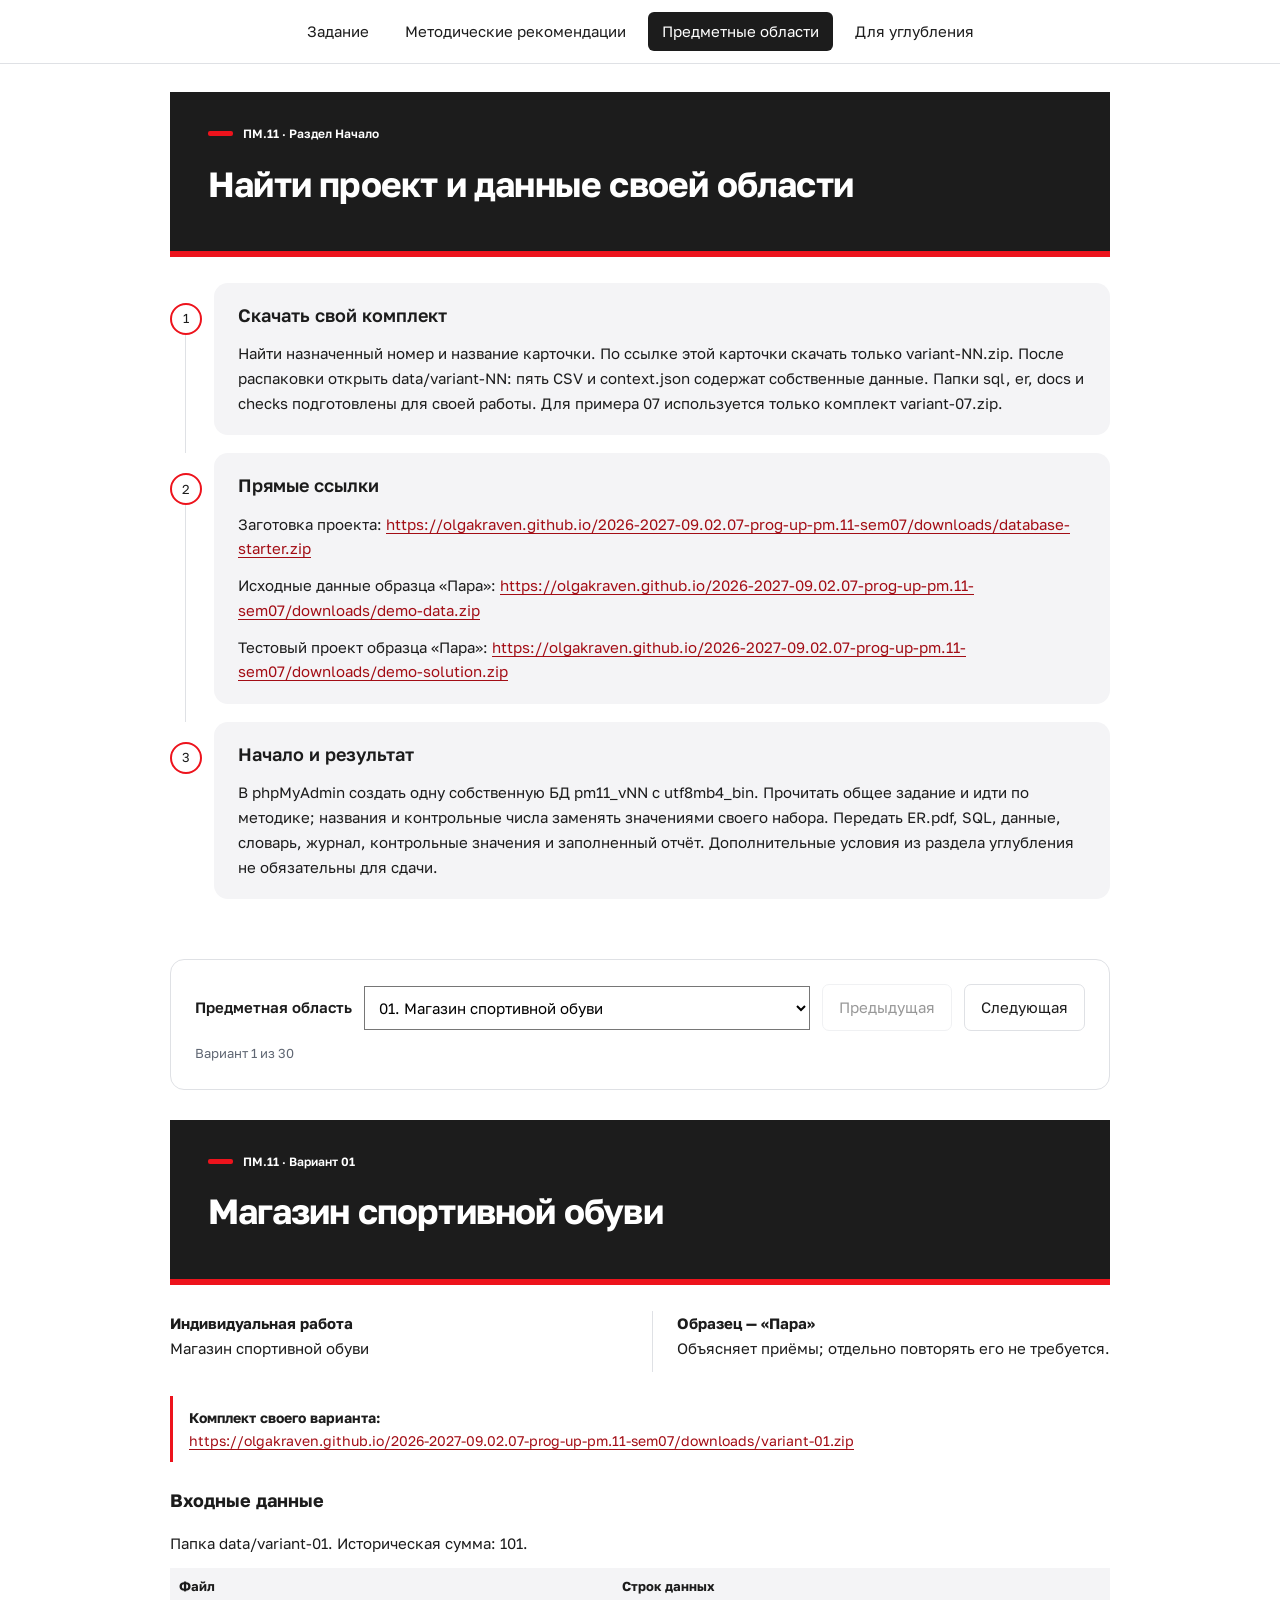
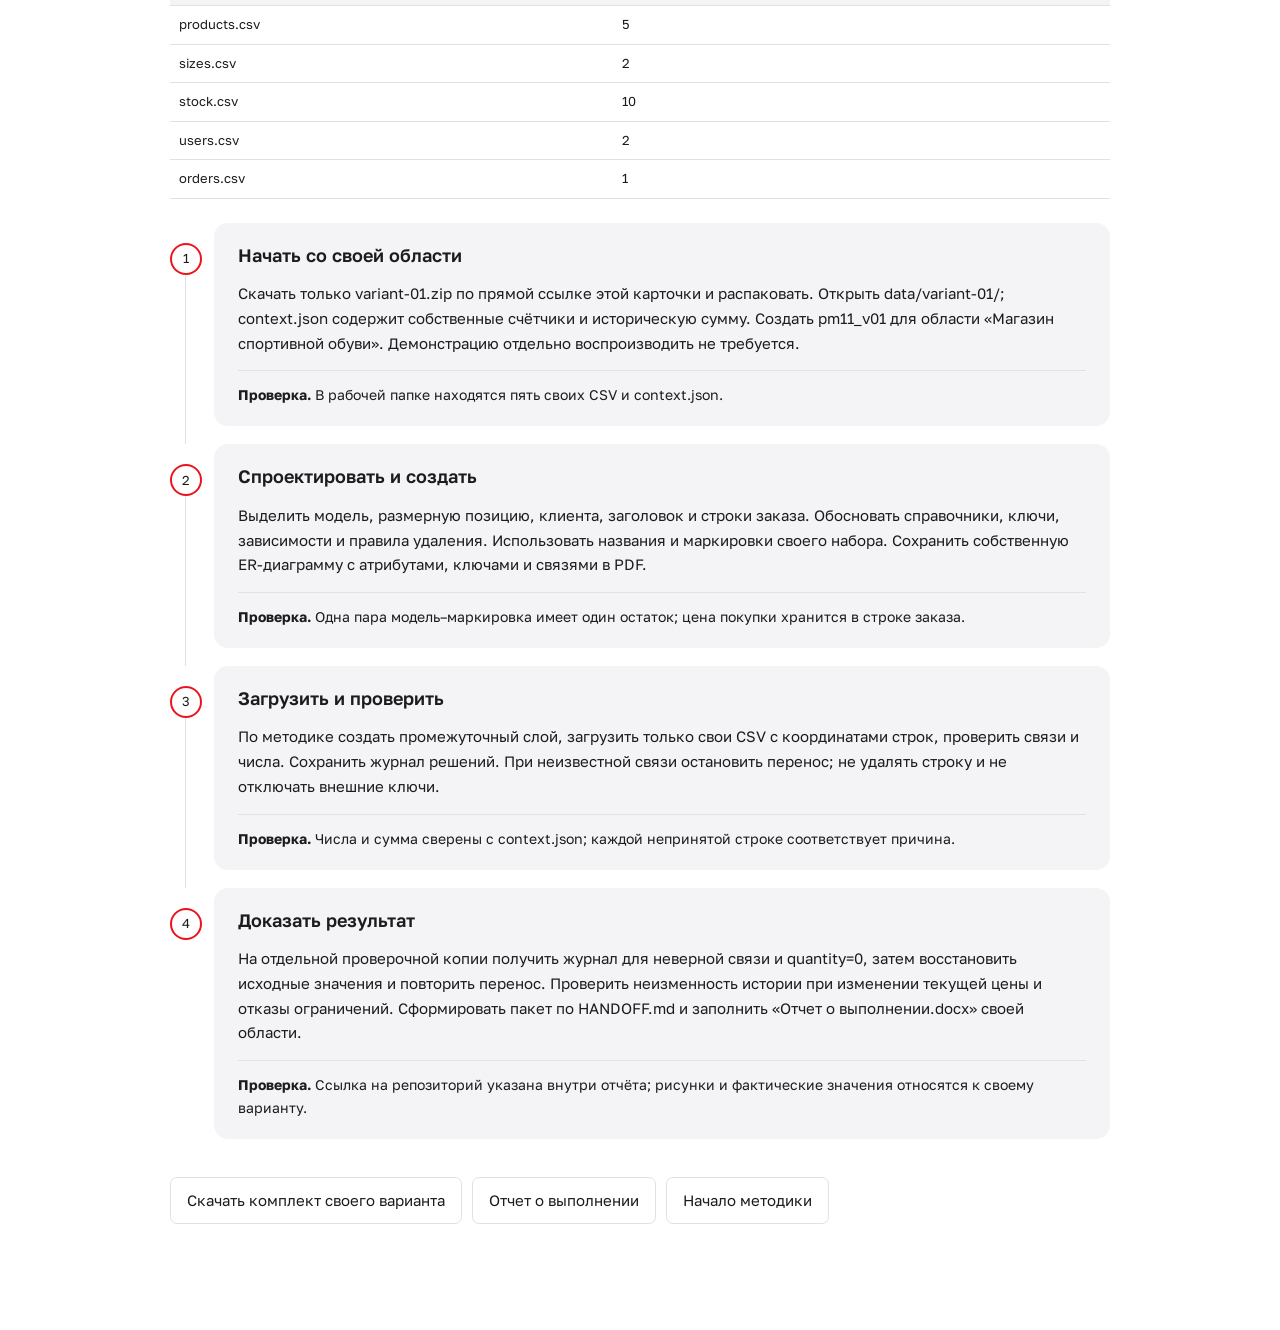
==== commit 472affdc: "Complete illustrated PM11 practice and individual delivery kits" ====
--- a/site/areas.html
+++ b/site/areas.html
@@ -1 +1 @@
-<!doctype html><html lang="ru"><head><meta charset="utf-8"><meta name="viewport" content="width=device-width,initial-scale=1"><title>Предметные области — УП ПМ.11</title><link rel="icon" href="assets/favicon.svg"><link rel="stylesheet" href="assets/style.css"></head><body><a class="skip" href="#main">К содержанию</a><nav aria-label="Разделы практики"><a href="index.html">Задание</a><a href="lessons.html">Методические рекомендации</a><a href="areas.html" aria-current="page">Предметные области</a><a href="extensions.html">Для углубления</a></nav><main id="main"><article class="lesson" id=""><header class="chapter"><p class="kicker">ПМ.11 · Раздел Начало</p><h1>Найти проект и данные своей области</h1></header><ol class="route"><li class="step"><span class="number">1</span><section class="card"><h3>Скачать и выбрать</h3><p>Скачать общий архив исходных материалов и заготовку проекта по прямым ссылкам. Внутри исходного архива найти data/variant-NN по номеру назначенной карточки. Например, для варианта 07 открыть data/variant-07. Пять CSV и context.json содержат собственные данные; отдельные скачивания всех 30 ZIP не требуются.</p></section></li><li class="step"><span class="number">2</span><section class="card"><h3>Прямые ссылки</h3><p>Исходные материалы и все варианты: <a href="https://olgakraven.github.io/2026-2027-09.02.07-prog-up-pm.11-sem07/downloads/source-materials.zip">https://olgakraven.github.io/2026-2027-09.02.07-prog-up-pm.11-sem07/downloads/source-materials.zip</a></p><p>Заготовка проекта: <a href="https://olgakraven.github.io/2026-2027-09.02.07-prog-up-pm.11-sem07/downloads/database-starter.zip">https://olgakraven.github.io/2026-2027-09.02.07-prog-up-pm.11-sem07/downloads/database-starter.zip</a></p><p>Образец для сверки: <a href="https://olgakraven.github.io/2026-2027-09.02.07-prog-up-pm.11-sem07/downloads/demo-solution.zip">https://olgakraven.github.io/2026-2027-09.02.07-prog-up-pm.11-sem07/downloads/demo-solution.zip</a></p></section></li><li class="step"><span class="number">3</span><section class="card"><h3>Начало и результат</h3><p>В phpMyAdmin создать одну собственную БД pm11_vNN с utf8mb4_bin. Прочитать общее задание и идти по методике; названия и контрольные числа заменять значениями своего набора. Передать ER.pdf, SQL, данные, словарь, журнал, контрольные значения и заполненный отчёт. Дополнительные условия из раздела углубления не обязательны для сдачи.</p></section></li></ol></article><div class="chooser"><label for="variant">Предметная область</label><select id="variant"><option value="1">01. Магазин спортивной обуви</option><option value="2">02. Магазин рабочей одежды</option><option value="3">03. Магазин детской одежды</option><option value="4">04. Магазин туристического снаряжения</option><option value="5">05. Магазин велосипедных аксессуаров</option><option value="6">06. Магазин школьной формы</option><option value="7">07. Магазин медицинской одежды</option><option value="8">08. Магазин зимней одежды</option><option value="9">09. Магазин головных уборов</option><option value="10">10. Магазин кожаных перчаток</option><option value="11">11. Магазин спортивной формы</option><option value="12">12. Магазин дождевой одежды</option><option value="13">13. Магазин танцевальной обуви</option><option value="14">14. Магазин коньков</option><option value="15">15. Магазин лыжной экипировки</option><option value="16">16. Магазин плавательных принадлежностей</option><option value="17">17. Магазин одежды для собак</option><option value="18">18. Магазин защитной экипировки</option><option value="19">19. Магазин ремней</option><option value="20">20. Магазин носков</option><option value="21">21. Магазин постельного белья</option><option value="22">22. Магазин столового текстиля</option><option value="23">23. Магазин штор</option><option value="24">24. Магазин ковриков</option><option value="25">25. Магазин чехлов для техники</option><option value="26">26. Магазин дорожных сумок</option><option value="27">27. Магазин садовых перчаток</option><option value="28">28. Магазин одежды для поваров</option><option value="29">29. Магазин сценических костюмов</option><option value="30">30. Магазин спортивных наколенников</option></select><button id="prev">Предыдущая</button><button id="next">Следующая</button><p id="position" aria-live="polite"></p></div><article class="area" id="variant-1" data-variant="1"><header class="chapter"><p class="kicker">ПМ.11 · Вариант 01</p><h1>Магазин спортивной обуви</h1></header><div class="identity"><p><strong>Индивидуальная работа</strong>Магазин спортивной обуви</p><p><strong>Образец — «Пара»</strong>Объясняет приёмы; отдельно повторять его не требуется.</p></div><section class="data"><h2>Входные данные</h2><p>Папка data/variant-01. Историческая сумма: 101.</p><table><thead><tr><th>Файл</th><th>Строк данных</th></tr></thead><tbody><tr><td>products.csv</td><td>5</td></tr><tr><td>sizes.csv</td><td>2</td></tr><tr><td>stock.csv</td><td>10</td></tr><tr><td>users.csv</td><td>2</td></tr><tr><td>orders.csv</td><td>1</td></tr></tbody></table></section><ol class="route"><li class="step"><span class="number">1</span><section class="card"><h3>Начать со своей области</h3><p>Создать одну БД pm11_v01 для области «Магазин спортивной обуви». В общем архиве исходных материалов найти data/variant-01/; также доступен отдельный архив variant-01.zip. context.json содержит собственные счётчики и историческую сумму. Демонстрационную БД создавать отдельно не требуется.</p><p class="result"><strong>Проверка.</strong> В рабочей папке находятся пять своих CSV и context.json.</p></section></li><li class="step"><span class="number">2</span><section class="card"><h3>Спроектировать и создать</h3><p>Выделить модель, размерную позицию, клиента, заголовок и строки заказа. Обосновать справочники, ключи, зависимости и правила удаления. Использовать названия и маркировки своего набора. Сохранить собственную ER-диаграмму с атрибутами, ключами и связями в PDF.</p><p class="result"><strong>Проверка.</strong> Одна пара модель–маркировка имеет один остаток; цена покупки хранится в строке заказа.</p></section></li><li class="step"><span class="number">3</span><section class="card"><h3>Загрузить и проверить</h3><p>По методике создать промежуточный слой, загрузить только свои CSV с координатами строк, проверить связи и числа. Сохранить журнал решений. При неизвестной связи остановить перенос; не удалять строку и не отключать внешние ключи.</p><p class="result"><strong>Проверка.</strong> Числа и сумма сверены с context.json; каждой непринятой строке соответствует причина.</p></section></li><li class="step"><span class="number">4</span><section class="card"><h3>Доказать результат</h3><p>На отдельной проверочной копии получить журнал для неверной связи и quantity=0, затем восстановить исходные значения и повторить перенос. Проверить неизменность истории при изменении текущей цены и отказы ограничений. Сформировать пакет по HANDOFF.md и заполнить отчёт DOCX своей области.</p><p class="result"><strong>Проверка.</strong> Ссылка на репозиторий указана внутри отчёта; рисунки и фактические значения относятся к своему варианту.</p></section></li></ol><div class="actions"><a class="button" href="downloads/variant-01.zip">Данные этой области</a><a class="button" href="downloads/source-materials.zip">Все исходные материалы</a><a class="button" href="lessons.html#step-1">Начало методики</a></div></article><article class="area" id="variant-2" data-variant="2"><header class="chapter"><p class="kicker">ПМ.11 · Вариант 02</p><h1>Магазин рабочей одежды</h1></header><div class="identity"><p><strong>Индивидуальная работа</strong>Магазин рабочей одежды</p><p><strong>Образец — «Пара»</strong>Объясняет приёмы; отдельно повторять его не требуется.</p></div><section class="data"><h2>Входные данные</h2><p>Папка data/variant-02. Историческая сумма: 102.</p><table><thead><tr><th>Файл</th><th>Строк данных</th></tr></thead><tbody><tr><td>products.csv</td><td>5</td></tr><tr><td>sizes.csv</td><td>2</td></tr><tr><td>stock.csv</td><td>10</td></tr><tr><td>users.csv</td><td>2</td></tr><tr><td>orders.csv</td><td>1</td></tr></tbody></table></section><ol class="route"><li class="step"><span class="number">1</span><section class="card"><h3>Начать со своей области</h3><p>Создать одну БД pm11_v02 для области «Магазин рабочей одежды». В общем архиве исходных материалов найти data/variant-02/; также доступен отдельный архив variant-02.zip. context.json содержит собственные счётчики и историческую сумму. Демонстрационную БД создавать отдельно не требуется.</p><p class="result"><strong>Проверка.</strong> В рабочей папке находятся пять своих CSV и context.json.</p></section></li><li class="step"><span class="number">2</span><section class="card"><h3>Спроектировать и создать</h3><p>Выделить модель, размерную позицию, клиента, заголовок и строки заказа. Обосновать справочники, ключи, зависимости и правила удаления. Использовать названия и маркировки своего набора. Сохранить собственную ER-диаграмму с атрибутами, ключами и связями в PDF.</p><p class="result"><strong>Проверка.</strong> Одна пара модель–маркировка имеет один остаток; цена покупки хранится в строке заказа.</p></section></li><li class="step"><span class="number">3</span><section class="card"><h3>Загрузить и проверить</h3><p>По методике создать промежуточный слой, загрузить только свои CSV с координатами строк, проверить связи и числа. Сохранить журнал решений. При неизвестной связи остановить перенос; не удалять строку и не отключать внешние ключи.</p><p class="result"><strong>Проверка.</strong> Числа и сумма сверены с context.json; каждой непринятой строке соответствует причина.</p></section></li><li class="step"><span class="number">4</span><section class="card"><h3>Доказать результат</h3><p>На отдельной проверочной копии получить журнал для неверной связи и quantity=0, затем восстановить исходные значения и повторить перенос. Проверить неизменность истории при изменении текущей цены и отказы ограничений. Сформировать пакет по HANDOFF.md и заполнить отчёт DOCX своей области.</p><p class="result"><strong>Проверка.</strong> Ссылка на репозиторий указана внутри отчёта; рисунки и фактические значения относятся к своему варианту.</p></section></li></ol><div class="actions"><a class="button" href="downloads/variant-02.zip">Данные этой области</a><a class="button" href="downloads/source-materials.zip">Все исходные материалы</a><a class="button" href="lessons.html#step-1">Начало методики</a></div></article><article class="area" id="variant-3" data-variant="3"><header class="chapter"><p class="kicker">ПМ.11 · Вариант 03</p><h1>Магазин детской одежды</h1></header><div class="identity"><p><strong>Индивидуальная работа</strong>Магазин детской одежды</p><p><strong>Образец — «Пара»</strong>Объясняет приёмы; отдельно повторять его не требуется.</p></div><section class="data"><h2>Входные данные</h2><p>Папка data/variant-03. Историческая сумма: 103.</p><table><thead><tr><th>Файл</th><th>Строк данных</th></tr></thead><tbody><tr><td>products.csv</td><td>5</td></tr><tr><td>sizes.csv</td><td>2</td></tr><tr><td>stock.csv</td><td>10</td></tr><tr><td>users.csv</td><td>2</td></tr><tr><td>orders.csv</td><td>1</td></tr></tbody></table></section><ol class="route"><li class="step"><span class="number">1</span><section class="card"><h3>Начать со своей области</h3><p>Создать одну БД pm11_v03 для области «Магазин детской одежды». В общем архиве исходных материалов найти data/variant-03/; также доступен отдельный архив variant-03.zip. context.json содержит собственные счётчики и историческую сумму. Демонстрационную БД создавать отдельно не требуется.</p><p class="result"><strong>Проверка.</strong> В рабочей папке находятся пять своих CSV и context.json.</p></section></li><li class="step"><span class="number">2</span><section class="card"><h3>Спроектировать и создать</h3><p>Выделить модель, размерную позицию, клиента, заголовок и строки заказа. Обосновать справочники, ключи, зависимости и правила удаления. Использовать названия и маркировки своего набора. Сохранить собственную ER-диаграмму с атрибутами, ключами и связями в PDF.</p><p class="result"><strong>Проверка.</strong> Одна пара модель–маркировка имеет один остаток; цена покупки хранится в строке заказа.</p></section></li><li class="step"><span class="number">3</span><section class="card"><h3>Загрузить и проверить</h3><p>По методике создать промежуточный слой, загрузить только свои CSV с координатами строк, проверить связи и числа. Сохранить журнал решений. При неизвестной связи остановить перенос; не удалять строку и не отключать внешние ключи.</p><p class="result"><strong>Проверка.</strong> Числа и сумма сверены с context.json; каждой непринятой строке соответствует причина.</p></section></li><li class="step"><span class="number">4</span><section class="card"><h3>Доказать результат</h3><p>На отдельной проверочной копии получить журнал для неверной связи и quantity=0, затем восстановить исходные значения и повторить перенос. Проверить неизменность истории при изменении текущей цены и отказы ограничений. Сформировать пакет по HANDOFF.md и заполнить отчёт DOCX своей области.</p><p class="result"><strong>Проверка.</strong> Ссылка на репозиторий указана внутри отчёта; рисунки и фактические значения относятся к своему варианту.</p></section></li></ol><div class="actions"><a class="button" href="downloads/variant-03.zip">Данные этой области</a><a class="button" href="downloads/source-materials.zip">Все исходные материалы</a><a class="button" href="lessons.html#step-1">Начало методики</a></div></article><article class="area" id="variant-4" data-variant="4"><header class="chapter"><p class="kicker">ПМ.11 · Вариант 04</p><h1>Магазин туристического снаряжения</h1></header><div class="identity"><p><strong>Индивидуальная работа</strong>Магазин туристического снаряжения</p><p><strong>Образец — «Пара»</strong>Объясняет приёмы; отдельно повторять его не требуется.</p></div><section class="data"><h2>Входные данные</h2><p>Папка data/variant-04. Историческая сумма: 104.</p><table><thead><tr><th>Файл</th><th>Строк данных</th></tr></thead><tbody><tr><td>products.csv</td><td>5</td></tr><tr><td>sizes.csv</td><td>2</td></tr><tr><td>stock.csv</td><td>10</td></tr><tr><td>users.csv</td><td>2</td></tr><tr><td>orders.csv</td><td>1</td></tr></tbody></table></section><ol class="route"><li class="step"><span class="number">1</span><section class="card"><h3>Начать со своей области</h3><p>Создать одну БД pm11_v04 для области «Магазин туристического снаряжения». В общем архиве исходных материалов найти data/variant-04/; также доступен отдельный архив variant-04.zip. context.json содержит собственные счётчики и историческую сумму. Демонстрационную БД создавать отдельно не требуется.</p><p class="result"><strong>Проверка.</strong> В рабочей папке находятся пять своих CSV и context.json.</p></section></li><li class="step"><span class="number">2</span><section class="card"><h3>Спроектировать и создать</h3><p>Выделить модель, размерную позицию, клиента, заголовок и строки заказа. Обосновать справочники, ключи, зависимости и правила удаления. Использовать названия и маркировки своего набора. Сохранить собственную ER-диаграмму с атрибутами, ключами и связями в PDF.</p><p class="result"><strong>Проверка.</strong> Одна пара модель–маркировка имеет один остаток; цена покупки хранится в строке заказа.</p></section></li><li class="step"><span class="number">3</span><section class="card"><h3>Загрузить и проверить</h3><p>По методике создать промежуточный слой, загрузить только свои CSV с координатами строк, проверить связи и числа. Сохранить журнал решений. При неизвестной связи остановить перенос; не удалять строку и не отключать внешние ключи.</p><p class="result"><strong>Проверка.</strong> Числа и сумма сверены с context.json; каждой непринятой строке соответствует причина.</p></section></li><li class="step"><span class="number">4</span><section class="card"><h3>Доказать результат</h3><p>На отдельной проверочной копии получить журнал для неверной связи и quantity=0, затем восстановить исходные значения и повторить перенос. Проверить неизменность истории при изменении текущей цены и отказы ограничений. Сформировать пакет по HANDOFF.md и заполнить отчёт DOCX своей области.</p><p class="result"><strong>Проверка.</strong> Ссылка на репозиторий указана внутри отчёта; рисунки и фактические значения относятся к своему варианту.</p></section></li></ol><div class="actions"><a class="button" href="downloads/variant-04.zip">Данные этой области</a><a class="button" href="downloads/source-materials.zip">Все исходные материалы</a><a class="button" href="lessons.html#step-1">Начало методики</a></div></article><article class="area" id="variant-5" data-variant="5"><header class="chapter"><p class="kicker">ПМ.11 · Вариант 05</p><h1>Магазин велосипедных аксессуаров</h1></header><div class="identity"><p><strong>Индивидуальная работа</strong>Магазин велосипедных аксессуаров</p><p><strong>Образец — «Пара»</strong>Объясняет приёмы; отдельно повторять его не требуется.</p></div><section class="data"><h2>Входные данные</h2><p>Папка data/variant-05. Историческая сумма: 105.</p><table><thead><tr><th>Файл</th><th>Строк данных</th></tr></thead><tbody><tr><td>products.csv</td><td>5</td></tr><tr><td>sizes.csv</td><td>2</td></tr><tr><td>stock.csv</td><td>10</td></tr><tr><td>users.csv</td><td>2</td></tr><tr><td>orders.csv</td><td>1</td></tr></tbody></table></section><ol class="route"><li class="step"><span class="number">1</span><section class="card"><h3>Начать со своей области</h3><p>Создать одну БД pm11_v05 для области «Магазин велосипедных аксессуаров». В общем архиве исходных материалов найти data/variant-05/; также доступен отдельный архив variant-05.zip. context.json содержит собственные счётчики и историческую сумму. Демонстрационную БД создавать отдельно не требуется.</p><p class="result"><strong>Проверка.</strong> В рабочей папке находятся пять своих CSV и context.json.</p></section></li><li class="step"><span class="number">2</span><section class="card"><h3>Спроектировать и создать</h3><p>Выделить модель, размерную позицию, клиента, заголовок и строки заказа. Обосновать справочники, ключи, зависимости и правила удаления. Использовать названия и маркировки своего набора. Сохранить собственную ER-диаграмму с атрибутами, ключами и связями в PDF.</p><p class="result"><strong>Проверка.</strong> Одна пара модель–маркировка имеет один остаток; цена покупки хранится в строке заказа.</p></section></li><li class="step"><span class="number">3</span><section class="card"><h3>Загрузить и проверить</h3><p>По методике создать промежуточный слой, загрузить только свои CSV с координатами строк, проверить связи и числа. Сохранить журнал решений. При неизвестной связи остановить перенос; не удалять строку и не отключать внешние ключи.</p><p class="result"><strong>Проверка.</strong> Числа и сумма сверены с context.json; каждой непринятой строке соответствует причина.</p></section></li><li class="step"><span class="number">4</span><section class="card"><h3>Доказать результат</h3><p>На отдельной проверочной копии получить журнал для неверной связи и quantity=0, затем восстановить исходные значения и повторить перенос. Проверить неизменность истории при изменении текущей цены и отказы ограничений. Сформировать пакет по HANDOFF.md и заполнить отчёт DOCX своей области.</p><p class="result"><strong>Проверка.</strong> Ссылка на репозиторий указана внутри отчёта; рисунки и фактические значения относятся к своему варианту.</p></section></li></ol><div class="actions"><a class="button" href="downloads/variant-05.zip">Данные этой области</a><a class="button" href="downloads/source-materials.zip">Все исходные материалы</a><a class="button" href="lessons.html#step-1">Начало методики</a></div></article><article class="area" id="variant-6" data-variant="6"><header class="chapter"><p class="kicker">ПМ.11 · Вариант 06</p><h1>Магазин школьной формы</h1></header><div class="identity"><p><strong>Индивидуальная работа</strong>Магазин школьной формы</p><p><strong>Образец — «Пара»</strong>Объясняет приёмы; отдельно повторять его не требуется.</p></div><section class="data"><h2>Входные данные</h2><p>Папка data/variant-06. Историческая сумма: 106.</p><table><thead><tr><th>Файл</th><th>Строк данных</th></tr></thead><tbody><tr><td>products.csv</td><td>5</td></tr><tr><td>sizes.csv</td><td>2</td></tr><tr><td>stock.csv</td><td>10</td></tr><tr><td>users.csv</td><td>2</td></tr><tr><td>orders.csv</td><td>1</td></tr></tbody></table></section><ol class="route"><li class="step"><span class="number">1</span><section class="card"><h3>Начать со своей области</h3><p>Создать одну БД pm11_v06 для области «Магазин школьной формы». В общем архиве исходных материалов найти data/variant-06/; также доступен отдельный архив variant-06.zip. context.json содержит собственные счётчики и историческую сумму. Демонстрационную БД создавать отдельно не требуется.</p><p class="result"><strong>Проверка.</strong> В рабочей папке находятся пять своих CSV и context.json.</p></section></li><li class="step"><span class="number">2</span><section class="card"><h3>Спроектировать и создать</h3><p>Выделить модель, размерную позицию, клиента, заголовок и строки заказа. Обосновать справочники, ключи, зависимости и правила удаления. Использовать названия и маркировки своего набора. Сохранить собственную ER-диаграмму с атрибутами, ключами и связями в PDF.</p><p class="result"><strong>Проверка.</strong> Одна пара модель–маркировка имеет один остаток; цена покупки хранится в строке заказа.</p></section></li><li class="step"><span class="number">3</span><section class="card"><h3>Загрузить и проверить</h3><p>По методике создать промежуточный слой, загрузить только свои CSV с координатами строк, проверить связи и числа. Сохранить журнал решений. При неизвестной связи остановить перенос; не удалять строку и не отключать внешние ключи.</p><p class="result"><strong>Проверка.</strong> Числа и сумма сверены с context.json; каждой непринятой строке соответствует причина.</p></section></li><li class="step"><span class="number">4</span><section class="card"><h3>Доказать результат</h3><p>На отдельной проверочной копии получить журнал для неверной связи и quantity=0, затем восстановить исходные значения и повторить перенос. Проверить неизменность истории при изменении текущей цены и отказы ограничений. Сформировать пакет по HANDOFF.md и заполнить отчёт DOCX своей области.</p><p class="result"><strong>Проверка.</strong> Ссылка на репозиторий указана внутри отчёта; рисунки и фактические значения относятся к своему варианту.</p></section></li></ol><div class="actions"><a class="button" href="downloads/variant-06.zip">Данные этой области</a><a class="button" href="downloads/source-materials.zip">Все исходные материалы</a><a class="button" href="lessons.html#step-1">Начало методики</a></div></article><article class="area" id="variant-7" data-variant="7"><header class="chapter"><p class="kicker">ПМ.11 · Вариант 07</p><h1>Магазин медицинской одежды</h1></header><div class="identity"><p><strong>Индивидуальная работа</strong>Магазин медицинской одежды</p><p><strong>Образец — «Пара»</strong>Объясняет приёмы; отдельно повторять его не требуется.</p></div><section class="data"><h2>Входные данные</h2><p>Папка data/variant-07. Историческая сумма: 107.</p><table><thead><tr><th>Файл</th><th>Строк данных</th></tr></thead><tbody><tr><td>products.csv</td><td>5</td></tr><tr><td>sizes.csv</td><td>2</td></tr><tr><td>stock.csv</td><td>10</td></tr><tr><td>users.csv</td><td>2</td></tr><tr><td>orders.csv</td><td>1</td></tr></tbody></table></section><ol class="route"><li class="step"><span class="number">1</span><section class="card"><h3>Начать со своей области</h3><p>Создать одну БД pm11_v07 для области «Магазин медицинской одежды». В общем архиве исходных материалов найти data/variant-07/; также доступен отдельный архив variant-07.zip. context.json содержит собственные счётчики и историческую сумму. Демонстрационную БД создавать отдельно не требуется.</p><p class="result"><strong>Проверка.</strong> В рабочей папке находятся пять своих CSV и context.json.</p></section></li><li class="step"><span class="number">2</span><section class="card"><h3>Спроектировать и создать</h3><p>Выделить модель, размерную позицию, клиента, заголовок и строки заказа. Обосновать справочники, ключи, зависимости и правила удаления. Использовать названия и маркировки своего набора. Сохранить собственную ER-диаграмму с атрибутами, ключами и связями в PDF.</p><p class="result"><strong>Проверка.</strong> Одна пара модель–маркировка имеет один остаток; цена покупки хранится в строке заказа.</p></section></li><li class="step"><span class="number">3</span><section class="card"><h3>Загрузить и проверить</h3><p>По методике создать промежуточный слой, загрузить только свои CSV с координатами строк, проверить связи и числа. Сохранить журнал решений. При неизвестной связи остановить перенос; не удалять строку и не отключать внешние ключи.</p><p class="result"><strong>Проверка.</strong> Числа и сумма сверены с context.json; каждой непринятой строке соответствует причина.</p></section></li><li class="step"><span class="number">4</span><section class="card"><h3>Доказать результат</h3><p>На отдельной проверочной копии получить журнал для неверной связи и quantity=0, затем восстановить исходные значения и повторить перенос. Проверить неизменность истории при изменении текущей цены и отказы ограничений. Сформировать пакет по HANDOFF.md и заполнить отчёт DOCX своей области.</p><p class="result"><strong>Проверка.</strong> Ссылка на репозиторий указана внутри отчёта; рисунки и фактические значения относятся к своему варианту.</p></section></li></ol><div class="actions"><a class="button" href="downloads/variant-07.zip">Данные этой области</a><a class="button" href="downloads/source-materials.zip">Все исходные материалы</a><a class="button" href="lessons.html#step-1">Начало методики</a></div></article><article class="area" id="variant-8" data-variant="8"><header class="chapter"><p class="kicker">ПМ.11 · Вариант 08</p><h1>Магазин зимней одежды</h1></header><div class="identity"><p><strong>Индивидуальная работа</strong>Магазин зимней одежды</p><p><strong>Образец — «Пара»</strong>Объясняет приёмы; отдельно повторять его не требуется.</p></div><section class="data"><h2>Входные данные</h2><p>Папка data/variant-08. Историческая сумма: 108.</p><table><thead><tr><th>Файл</th><th>Строк данных</th></tr></thead><tbody><tr><td>products.csv</td><td>5</td></tr><tr><td>sizes.csv</td><td>2</td></tr><tr><td>stock.csv</td><td>10</td></tr><tr><td>users.csv</td><td>2</td></tr><tr><td>orders.csv</td><td>1</td></tr></tbody></table></section><ol class="route"><li class="step"><span class="number">1</span><section class="card"><h3>Начать со своей области</h3><p>Создать одну БД pm11_v08 для области «Магазин зимней одежды». В общем архиве исходных материалов найти data/variant-08/; также доступен отдельный архив variant-08.zip. context.json содержит собственные счётчики и историческую сумму. Демонстрационную БД создавать отдельно не требуется.</p><p class="result"><strong>Проверка.</strong> В рабочей папке находятся пять своих CSV и context.json.</p></section></li><li class="step"><span class="number">2</span><section class="card"><h3>Спроектировать и создать</h3><p>Выделить модель, размерную позицию, клиента, заголовок и строки заказа. Обосновать справочники, ключи, зависимости и правила удаления. Использовать названия и маркировки своего набора. Сохранить собственную ER-диаграмму с атрибутами, ключами и связями в PDF.</p><p class="result"><strong>Проверка.</strong> Одна пара модель–маркировка имеет один остаток; цена покупки хранится в строке заказа.</p></section></li><li class="step"><span class="number">3</span><section class="card"><h3>Загрузить и проверить</h3><p>По методике создать промежуточный слой, загрузить только свои CSV с координатами строк, проверить связи и числа. Сохранить журнал решений. При неизвестной связи остановить перенос; не удалять строку и не отключать внешние ключи.</p><p class="result"><strong>Проверка.</strong> Числа и сумма сверены с context.json; каждой непринятой строке соответствует причина.</p></section></li><li class="step"><span class="number">4</span><section class="card"><h3>Доказать результат</h3><p>На отдельной проверочной копии получить журнал для неверной связи и quantity=0, затем восстановить исходные значения и повторить перенос. Проверить неизменность истории при изменении текущей цены и отказы ограничений. Сформировать пакет по HANDOFF.md и заполнить отчёт DOCX своей области.</p><p class="result"><strong>Проверка.</strong> Ссылка на репозиторий указана внутри отчёта; рисунки и фактические значения относятся к своему варианту.</p></section></li></ol><div class="actions"><a class="button" href="downloads/variant-08.zip">Данные этой области</a><a class="button" href="downloads/source-materials.zip">Все исходные материалы</a><a class="button" href="lessons.html#step-1">Начало методики</a></div></article><article class="area" id="variant-9" data-variant="9"><header class="chapter"><p class="kicker">ПМ.11 · Вариант 09</p><h1>Магазин головных уборов</h1></header><div class="identity"><p><strong>Индивидуальная работа</strong>Магазин головных уборов</p><p><strong>Образец — «Пара»</strong>Объясняет приёмы; отдельно повторять его не требуется.</p></div><section class="data"><h2>Входные данные</h2><p>Папка data/variant-09. Историческая сумма: 109.</p><table><thead><tr><th>Файл</th><th>Строк данных</th></tr></thead><tbody><tr><td>products.csv</td><td>5</td></tr><tr><td>sizes.csv</td><td>2</td></tr><tr><td>stock.csv</td><td>10</td></tr><tr><td>users.csv</td><td>2</td></tr><tr><td>orders.csv</td><td>1</td></tr></tbody></table></section><ol class="route"><li class="step"><span class="number">1</span><section class="card"><h3>Начать со своей области</h3><p>Создать одну БД pm11_v09 для области «Магазин головных уборов». В общем архиве исходных материалов найти data/variant-09/; также доступен отдельный архив variant-09.zip. context.json содержит собственные счётчики и историческую сумму. Демонстрационную БД создавать отдельно не требуется.</p><p class="result"><strong>Проверка.</strong> В рабочей папке находятся пять своих CSV и context.json.</p></section></li><li class="step"><span class="number">2</span><section class="card"><h3>Спроектировать и создать</h3><p>Выделить модель, размерную позицию, клиента, заголовок и строки заказа. Обосновать справочники, ключи, зависимости и правила удаления. Использовать названия и маркировки своего набора. Сохранить собственную ER-диаграмму с атрибутами, ключами и связями в PDF.</p><p class="result"><strong>Проверка.</strong> Одна пара модель–маркировка имеет один остаток; цена покупки хранится в строке заказа.</p></section></li><li class="step"><span class="number">3</span><section class="card"><h3>Загрузить и проверить</h3><p>По методике создать промежуточный слой, загрузить только свои CSV с координатами строк, проверить связи и числа. Сохранить журнал решений. При неизвестной связи остановить перенос; не удалять строку и не отключать внешние ключи.</p><p class="result"><strong>Проверка.</strong> Числа и сумма сверены с context.json; каждой непринятой строке соответствует причина.</p></section></li><li class="step"><span class="number">4</span><section class="card"><h3>Доказать результат</h3><p>На отдельной проверочной копии получить журнал для неверной связи и quantity=0, затем восстановить исходные значения и повторить перенос. Проверить неизменность истории при изменении текущей цены и отказы ограничений. Сформировать пакет по HANDOFF.md и заполнить отчёт DOCX своей области.</p><p class="result"><strong>Проверка.</strong> Ссылка на репозиторий указана внутри отчёта; рисунки и фактические значения относятся к своему варианту.</p></section></li></ol><div class="actions"><a class="button" href="downloads/variant-09.zip">Данные этой области</a><a class="button" href="downloads/source-materials.zip">Все исходные материалы</a><a class="button" href="lessons.html#step-1">Начало методики</a></div></article><article class="area" id="variant-10" data-variant="10"><header class="chapter"><p class="kicker">ПМ.11 · Вариант 10</p><h1>Магазин кожаных перчаток</h1></header><div class="identity"><p><strong>Индивидуальная работа</strong>Магазин кожаных перчаток</p><p><strong>Образец — «Пара»</strong>Объясняет приёмы; отдельно повторять его не требуется.</p></div><section class="data"><h2>Входные данные</h2><p>Папка data/variant-10. Историческая сумма: 110.</p><table><thead><tr><th>Файл</th><th>Строк данных</th></tr></thead><tbody><tr><td>products.csv</td><td>5</td></tr><tr><td>sizes.csv</td><td>2</td></tr><tr><td>stock.csv</td><td>10</td></tr><tr><td>users.csv</td><td>2</td></tr><tr><td>orders.csv</td><td>1</td></tr></tbody></table></section><ol class="route"><li class="step"><span class="number">1</span><section class="card"><h3>Начать со своей области</h3><p>Создать одну БД pm11_v10 для области «Магазин кожаных перчаток». В общем архиве исходных материалов найти data/variant-10/; также доступен отдельный архив variant-10.zip. context.json содержит собственные счётчики и историческую сумму. Демонстрационную БД создавать отдельно не требуется.</p><p class="result"><strong>Проверка.</strong> В рабочей папке находятся пять своих CSV и context.json.</p></section></li><li class="step"><span class="number">2</span><section class="card"><h3>Спроектировать и создать</h3><p>Выделить модель, размерную позицию, клиента, заголовок и строки заказа. Обосновать справочники, ключи, зависимости и правила удаления. Использовать названия и маркировки своего набора. Сохранить собственную ER-диаграмму с атрибутами, ключами и связями в PDF.</p><p class="result"><strong>Проверка.</strong> Одна пара модель–маркировка имеет один остаток; цена покупки хранится в строке заказа.</p></section></li><li class="step"><span class="number">3</span><section class="card"><h3>Загрузить и проверить</h3><p>По методике создать промежуточный слой, загрузить только свои CSV с координатами строк, проверить связи и числа. Сохранить журнал решений. При неизвестной связи остановить перенос; не удалять строку и не отключать внешние ключи.</p><p class="result"><strong>Проверка.</strong> Числа и сумма сверены с context.json; каждой непринятой строке соответствует причина.</p></section></li><li class="step"><span class="number">4</span><section class="card"><h3>Доказать результат</h3><p>На отдельной проверочной копии получить журнал для неверной связи и quantity=0, затем восстановить исходные значения и повторить перенос. Проверить неизменность истории при изменении текущей цены и отказы ограничений. Сформировать пакет по HANDOFF.md и заполнить отчёт DOCX своей области.</p><p class="result"><strong>Проверка.</strong> Ссылка на репозиторий указана внутри отчёта; рисунки и фактические значения относятся к своему варианту.</p></section></li></ol><div class="actions"><a class="button" href="downloads/variant-10.zip">Данные этой области</a><a class="button" href="downloads/source-materials.zip">Все исходные материалы</a><a class="button" href="lessons.html#step-1">Начало методики</a></div></article><article class="area" id="variant-11" data-variant="11"><header class="chapter"><p class="kicker">ПМ.11 · Вариант 11</p><h1>Магазин спортивной формы</h1></header><div class="identity"><p><strong>Индивидуальная работа</strong>Магазин спортивной формы</p><p><strong>Образец — «Пара»</strong>Объясняет приёмы; отдельно повторять его не требуется.</p></div><section class="data"><h2>Входные данные</h2><p>Папка data/variant-11. Историческая сумма: 111.</p><table><thead><tr><th>Файл</th><th>Строк данных</th></tr></thead><tbody><tr><td>products.csv</td><td>5</td></tr><tr><td>sizes.csv</td><td>2</td></tr><tr><td>stock.csv</td><td>10</td></tr><tr><td>users.csv</td><td>2</td></tr><tr><td>orders.csv</td><td>1</td></tr></tbody></table></section><ol class="route"><li class="step"><span class="number">1</span><section class="card"><h3>Начать со своей области</h3><p>Создать одну БД pm11_v11 для области «Магазин спортивной формы». В общем архиве исходных материалов найти data/variant-11/; также доступен отдельный архив variant-11.zip. context.json содержит собственные счётчики и историческую сумму. Демонстрационную БД создавать отдельно не требуется.</p><p class="result"><strong>Проверка.</strong> В рабочей папке находятся пять своих CSV и context.json.</p></section></li><li class="step"><span class="number">2</span><section class="card"><h3>Спроектировать и создать</h3><p>Выделить модель, размерную позицию, клиента, заголовок и строки заказа. Обосновать справочники, ключи, зависимости и правила удаления. Использовать названия и маркировки своего набора. Сохранить собственную ER-диаграмму с атрибутами, ключами и связями в PDF.</p><p class="result"><strong>Проверка.</strong> Одна пара модель–маркировка имеет один остаток; цена покупки хранится в строке заказа.</p></section></li><li class="step"><span class="number">3</span><section class="card"><h3>Загрузить и проверить</h3><p>По методике создать промежуточный слой, загрузить только свои CSV с координатами строк, проверить связи и числа. Сохранить журнал решений. При неизвестной связи остановить перенос; не удалять строку и не отключать внешние ключи.</p><p class="result"><strong>Проверка.</strong> Числа и сумма сверены с context.json; каждой непринятой строке соответствует причина.</p></section></li><li class="step"><span class="number">4</span><section class="card"><h3>Доказать результат</h3><p>На отдельной проверочной копии получить журнал для неверной связи и quantity=0, затем восстановить исходные значения и повторить перенос. Проверить неизменность истории при изменении текущей цены и отказы ограничений. Сформировать пакет по HANDOFF.md и заполнить отчёт DOCX своей области.</p><p class="result"><strong>Проверка.</strong> Ссылка на репозиторий указана внутри отчёта; рисунки и фактические значения относятся к своему варианту.</p></section></li></ol><div class="actions"><a class="button" href="downloads/variant-11.zip">Данные этой области</a><a class="button" href="downloads/source-materials.zip">Все исходные материалы</a><a class="button" href="lessons.html#step-1">Начало методики</a></div></article><article class="area" id="variant-12" data-variant="12"><header class="chapter"><p class="kicker">ПМ.11 · Вариант 12</p><h1>Магазин дождевой одежды</h1></header><div class="identity"><p><strong>Индивидуальная работа</strong>Магазин дождевой одежды</p><p><strong>Образец — «Пара»</strong>Объясняет приёмы; отдельно повторять его не требуется.</p></div><section class="data"><h2>Входные данные</h2><p>Папка data/variant-12. Историческая сумма: 112.</p><table><thead><tr><th>Файл</th><th>Строк данных</th></tr></thead><tbody><tr><td>products.csv</td><td>5</td></tr><tr><td>sizes.csv</td><td>2</td></tr><tr><td>stock.csv</td><td>10</td></tr><tr><td>users.csv</td><td>2</td></tr><tr><td>orders.csv</td><td>1</td></tr></tbody></table></section><ol class="route"><li class="step"><span class="number">1</span><section class="card"><h3>Начать со своей области</h3><p>Создать одну БД pm11_v12 для области «Магазин дождевой одежды». В общем архиве исходных материалов найти data/variant-12/; также доступен отдельный архив variant-12.zip. context.json содержит собственные счётчики и историческую сумму. Демонстрационную БД создавать отдельно не требуется.</p><p class="result"><strong>Проверка.</strong> В рабочей папке находятся пять своих CSV и context.json.</p></section></li><li class="step"><span class="number">2</span><section class="card"><h3>Спроектировать и создать</h3><p>Выделить модель, размерную позицию, клиента, заголовок и строки заказа. Обосновать справочники, ключи, зависимости и правила удаления. Использовать названия и маркировки своего набора. Сохранить собственную ER-диаграмму с атрибутами, ключами и связями в PDF.</p><p class="result"><strong>Проверка.</strong> Одна пара модель–маркировка имеет один остаток; цена покупки хранится в строке заказа.</p></section></li><li class="step"><span class="number">3</span><section class="card"><h3>Загрузить и проверить</h3><p>По методике создать промежуточный слой, загрузить только свои CSV с координатами строк, проверить связи и числа. Сохранить журнал решений. При неизвестной связи остановить перенос; не удалять строку и не отключать внешние ключи.</p><p class="result"><strong>Проверка.</strong> Числа и сумма сверены с context.json; каждой непринятой строке соответствует причина.</p></section></li><li class="step"><span class="number">4</span><section class="card"><h3>Доказать результат</h3><p>На отдельной проверочной копии получить журнал для неверной связи и quantity=0, затем восстановить исходные значения и повторить перенос. Проверить неизменность истории при изменении текущей цены и отказы ограничений. Сформировать пакет по HANDOFF.md и заполнить отчёт DOCX своей области.</p><p class="result"><strong>Проверка.</strong> Ссылка на репозиторий указана внутри отчёта; рисунки и фактические значения относятся к своему варианту.</p></section></li></ol><div class="actions"><a class="button" href="downloads/variant-12.zip">Данные этой области</a><a class="button" href="downloads/source-materials.zip">Все исходные материалы</a><a class="button" href="lessons.html#step-1">Начало методики</a></div></article><article class="area" id="variant-13" data-variant="13"><header class="chapter"><p class="kicker">ПМ.11 · Вариант 13</p><h1>Магазин танцевальной обуви</h1></header><div class="identity"><p><strong>Индивидуальная работа</strong>Магазин танцевальной обуви</p><p><strong>Образец — «Пара»</strong>Объясняет приёмы; отдельно повторять его не требуется.</p></div><section class="data"><h2>Входные данные</h2><p>Папка data/variant-13. Историческая сумма: 113.</p><table><thead><tr><th>Файл</th><th>Строк данных</th></tr></thead><tbody><tr><td>products.csv</td><td>5</td></tr><tr><td>sizes.csv</td><td>2</td></tr><tr><td>stock.csv</td><td>10</td></tr><tr><td>users.csv</td><td>2</td></tr><tr><td>orders.csv</td><td>1</td></tr></tbody></table></section><ol class="route"><li class="step"><span class="number">1</span><section class="card"><h3>Начать со своей области</h3><p>Создать одну БД pm11_v13 для области «Магазин танцевальной обуви». В общем архиве исходных материалов найти data/variant-13/; также доступен отдельный архив variant-13.zip. context.json содержит собственные счётчики и историческую сумму. Демонстрационную БД создавать отдельно не требуется.</p><p class="result"><strong>Проверка.</strong> В рабочей папке находятся пять своих CSV и context.json.</p></section></li><li class="step"><span class="number">2</span><section class="card"><h3>Спроектировать и создать</h3><p>Выделить модель, размерную позицию, клиента, заголовок и строки заказа. Обосновать справочники, ключи, зависимости и правила удаления. Использовать названия и маркировки своего набора. Сохранить собственную ER-диаграмму с атрибутами, ключами и связями в PDF.</p><p class="result"><strong>Проверка.</strong> Одна пара модель–маркировка имеет один остаток; цена покупки хранится в строке заказа.</p></section></li><li class="step"><span class="number">3</span><section class="card"><h3>Загрузить и проверить</h3><p>По методике создать промежуточный слой, загрузить только свои CSV с координатами строк, проверить связи и числа. Сохранить журнал решений. При неизвестной связи остановить перенос; не удалять строку и не отключать внешние ключи.</p><p class="result"><strong>Проверка.</strong> Числа и сумма сверены с context.json; каждой непринятой строке соответствует причина.</p></section></li><li class="step"><span class="number">4</span><section class="card"><h3>Доказать результат</h3><p>На отдельной проверочной копии получить журнал для неверной связи и quantity=0, затем восстановить исходные значения и повторить перенос. Проверить неизменность истории при изменении текущей цены и отказы ограничений. Сформировать пакет по HANDOFF.md и заполнить отчёт DOCX своей области.</p><p class="result"><strong>Проверка.</strong> Ссылка на репозиторий указана внутри отчёта; рисунки и фактические значения относятся к своему варианту.</p></section></li></ol><div class="actions"><a class="button" href="downloads/variant-13.zip">Данные этой области</a><a class="button" href="downloads/source-materials.zip">Все исходные материалы</a><a class="button" href="lessons.html#step-1">Начало методики</a></div></article><article class="area" id="variant-14" data-variant="14"><header class="chapter"><p class="kicker">ПМ.11 · Вариант 14</p><h1>Магазин коньков</h1></header><div class="identity"><p><strong>Индивидуальная работа</strong>Магазин коньков</p><p><strong>Образец — «Пара»</strong>Объясняет приёмы; отдельно повторять его не требуется.</p></div><section class="data"><h2>Входные данные</h2><p>Папка data/variant-14. Историческая сумма: 114.</p><table><thead><tr><th>Файл</th><th>Строк данных</th></tr></thead><tbody><tr><td>products.csv</td><td>5</td></tr><tr><td>sizes.csv</td><td>2</td></tr><tr><td>stock.csv</td><td>10</td></tr><tr><td>users.csv</td><td>2</td></tr><tr><td>orders.csv</td><td>1</td></tr></tbody></table></section><ol class="route"><li class="step"><span class="number">1</span><section class="card"><h3>Начать со своей области</h3><p>Создать одну БД pm11_v14 для области «Магазин коньков». В общем архиве исходных материалов найти data/variant-14/; также доступен отдельный архив variant-14.zip. context.json содержит собственные счётчики и историческую сумму. Демонстрационную БД создавать отдельно не требуется.</p><p class="result"><strong>Проверка.</strong> В рабочей папке находятся пять своих CSV и context.json.</p></section></li><li class="step"><span class="number">2</span><section class="card"><h3>Спроектировать и создать</h3><p>Выделить модель, размерную позицию, клиента, заголовок и строки заказа. Обосновать справочники, ключи, зависимости и правила удаления. Использовать названия и маркировки своего набора. Сохранить собственную ER-диаграмму с атрибутами, ключами и связями в PDF.</p><p class="result"><strong>Проверка.</strong> Одна пара модель–маркировка имеет один остаток; цена покупки хранится в строке заказа.</p></section></li><li class="step"><span class="number">3</span><section class="card"><h3>Загрузить и проверить</h3><p>По методике создать промежуточный слой, загрузить только свои CSV с координатами строк, проверить связи и числа. Сохранить журнал решений. При неизвестной связи остановить перенос; не удалять строку и не отключать внешние ключи.</p><p class="result"><strong>Проверка.</strong> Числа и сумма сверены с context.json; каждой непринятой строке соответствует причина.</p></section></li><li class="step"><span class="number">4</span><section class="card"><h3>Доказать результат</h3><p>На отдельной проверочной копии получить журнал для неверной связи и quantity=0, затем восстановить исходные значения и повторить перенос. Проверить неизменность истории при изменении текущей цены и отказы ограничений. Сформировать пакет по HANDOFF.md и заполнить отчёт DOCX своей области.</p><p class="result"><strong>Проверка.</strong> Ссылка на репозиторий указана внутри отчёта; рисунки и фактические значения относятся к своему варианту.</p></section></li></ol><div class="actions"><a class="button" href="downloads/variant-14.zip">Данные этой области</a><a class="button" href="downloads/source-materials.zip">Все исходные материалы</a><a class="button" href="lessons.html#step-1">Начало методики</a></div></article><article class="area" id="variant-15" data-variant="15"><header class="chapter"><p class="kicker">ПМ.11 · Вариант 15</p><h1>Магазин лыжной экипировки</h1></header><div class="identity"><p><strong>Индивидуальная работа</strong>Магазин лыжной экипировки</p><p><strong>Образец — «Пара»</strong>Объясняет приёмы; отдельно повторять его не требуется.</p></div><section class="data"><h2>Входные данные</h2><p>Папка data/variant-15. Историческая сумма: 115.</p><table><thead><tr><th>Файл</th><th>Строк данных</th></tr></thead><tbody><tr><td>products.csv</td><td>5</td></tr><tr><td>sizes.csv</td><td>2</td></tr><tr><td>stock.csv</td><td>10</td></tr><tr><td>users.csv</td><td>2</td></tr><tr><td>orders.csv</td><td>1</td></tr></tbody></table></section><ol class="route"><li class="step"><span class="number">1</span><section class="card"><h3>Начать со своей области</h3><p>Создать одну БД pm11_v15 для области «Магазин лыжной экипировки». В общем архиве исходных материалов найти data/variant-15/; также доступен отдельный архив variant-15.zip. context.json содержит собственные счётчики и историческую сумму. Демонстрационную БД создавать отдельно не требуется.</p><p class="result"><strong>Проверка.</strong> В рабочей папке находятся пять своих CSV и context.json.</p></section></li><li class="step"><span class="number">2</span><section class="card"><h3>Спроектировать и создать</h3><p>Выделить модель, размерную позицию, клиента, заголовок и строки заказа. Обосновать справочники, ключи, зависимости и правила удаления. Использовать названия и маркировки своего набора. Сохранить собственную ER-диаграмму с атрибутами, ключами и связями в PDF.</p><p class="result"><strong>Проверка.</strong> Одна пара модель–маркировка имеет один остаток; цена покупки хранится в строке заказа.</p></section></li><li class="step"><span class="number">3</span><section class="card"><h3>Загрузить и проверить</h3><p>По методике создать промежуточный слой, загрузить только свои CSV с координатами строк, проверить связи и числа. Сохранить журнал решений. При неизвестной связи остановить перенос; не удалять строку и не отключать внешние ключи.</p><p class="result"><strong>Проверка.</strong> Числа и сумма сверены с context.json; каждой непринятой строке соответствует причина.</p></section></li><li class="step"><span class="number">4</span><section class="card"><h3>Доказать результат</h3><p>На отдельной проверочной копии получить журнал для неверной связи и quantity=0, затем восстановить исходные значения и повторить перенос. Проверить неизменность истории при изменении текущей цены и отказы ограничений. Сформировать пакет по HANDOFF.md и заполнить отчёт DOCX своей области.</p><p class="result"><strong>Проверка.</strong> Ссылка на репозиторий указана внутри отчёта; рисунки и фактические значения относятся к своему варианту.</p></section></li></ol><div class="actions"><a class="button" href="downloads/variant-15.zip">Данные этой области</a><a class="button" href="downloads/source-materials.zip">Все исходные материалы</a><a class="button" href="lessons.html#step-1">Начало методики</a></div></article><article class="area" id="variant-16" data-variant="16"><header class="chapter"><p class="kicker">ПМ.11 · Вариант 16</p><h1>Магазин плавательных принадлежностей</h1></header><div class="identity"><p><strong>Индивидуальная работа</strong>Магазин плавательных принадлежностей</p><p><strong>Образец — «Пара»</strong>Объясняет приёмы; отдельно повторять его не требуется.</p></div><section class="data"><h2>Входные данные</h2><p>Папка data/variant-16. Историческая сумма: 116.</p><table><thead><tr><th>Файл</th><th>Строк данных</th></tr></thead><tbody><tr><td>products.csv</td><td>5</td></tr><tr><td>sizes.csv</td><td>2</td></tr><tr><td>stock.csv</td><td>10</td></tr><tr><td>users.csv</td><td>2</td></tr><tr><td>orders.csv</td><td>1</td></tr></tbody></table></section><ol class="route"><li class="step"><span class="number">1</span><section class="card"><h3>Начать со своей области</h3><p>Создать одну БД pm11_v16 для области «Магазин плавательных принадлежностей». В общем архиве исходных материалов найти data/variant-16/; также доступен отдельный архив variant-16.zip. context.json содержит собственные счётчики и историческую сумму. Демонстрационную БД создавать отдельно не требуется.</p><p class="result"><strong>Проверка.</strong> В рабочей папке находятся пять своих CSV и context.json.</p></section></li><li class="step"><span class="number">2</span><section class="card"><h3>Спроектировать и создать</h3><p>Выделить модель, размерную позицию, клиента, заголовок и строки заказа. Обосновать справочники, ключи, зависимости и правила удаления. Использовать названия и маркировки своего набора. Сохранить собственную ER-диаграмму с атрибутами, ключами и связями в PDF.</p><p class="result"><strong>Проверка.</strong> Одна пара модель–маркировка имеет один остаток; цена покупки хранится в строке заказа.</p></section></li><li class="step"><span class="number">3</span><section class="card"><h3>Загрузить и проверить</h3><p>По методике создать промежуточный слой, загрузить только свои CSV с координатами строк, проверить связи и числа. Сохранить журнал решений. При неизвестной связи остановить перенос; не удалять строку и не отключать внешние ключи.</p><p class="result"><strong>Проверка.</strong> Числа и сумма сверены с context.json; каждой непринятой строке соответствует причина.</p></section></li><li class="step"><span class="number">4</span><section class="card"><h3>Доказать результат</h3><p>На отдельной проверочной копии получить журнал для неверной связи и quantity=0, затем восстановить исходные значения и повторить перенос. Проверить неизменность истории при изменении текущей цены и отказы ограничений. Сформировать пакет по HANDOFF.md и заполнить отчёт DOCX своей области.</p><p class="result"><strong>Проверка.</strong> Ссылка на репозиторий указана внутри отчёта; рисунки и фактические значения относятся к своему варианту.</p></section></li></ol><div class="actions"><a class="button" href="downloads/variant-16.zip">Данные этой области</a><a class="button" href="downloads/source-materials.zip">Все исходные материалы</a><a class="button" href="lessons.html#step-1">Начало методики</a></div></article><article class="area" id="variant-17" data-variant="17"><header class="chapter"><p class="kicker">ПМ.11 · Вариант 17</p><h1>Магазин одежды для собак</h1></header><div class="identity"><p><strong>Индивидуальная работа</strong>Магазин одежды для собак</p><p><strong>Образец — «Пара»</strong>Объясняет приёмы; отдельно повторять его не требуется.</p></div><section class="data"><h2>Входные данные</h2><p>Папка data/variant-17. Историческая сумма: 117.</p><table><thead><tr><th>Файл</th><th>Строк данных</th></tr></thead><tbody><tr><td>products.csv</td><td>5</td></tr><tr><td>sizes.csv</td><td>2</td></tr><tr><td>stock.csv</td><td>10</td></tr><tr><td>users.csv</td><td>2</td></tr><tr><td>orders.csv</td><td>1</td></tr></tbody></table></section><ol class="route"><li class="step"><span class="number">1</span><section class="card"><h3>Начать со своей области</h3><p>Создать одну БД pm11_v17 для области «Магазин одежды для собак». В общем архиве исходных материалов найти data/variant-17/; также доступен отдельный архив variant-17.zip. context.json содержит собственные счётчики и историческую сумму. Демонстрационную БД создавать отдельно не требуется.</p><p class="result"><strong>Проверка.</strong> В рабочей папке находятся пять своих CSV и context.json.</p></section></li><li class="step"><span class="number">2</span><section class="card"><h3>Спроектировать и создать</h3><p>Выделить модель, размерную позицию, клиента, заголовок и строки заказа. Обосновать справочники, ключи, зависимости и правила удаления. Использовать названия и маркировки своего набора. Сохранить собственную ER-диаграмму с атрибутами, ключами и связями в PDF.</p><p class="result"><strong>Проверка.</strong> Одна пара модель–маркировка имеет один остаток; цена покупки хранится в строке заказа.</p></section></li><li class="step"><span class="number">3</span><section class="card"><h3>Загрузить и проверить</h3><p>По методике создать промежуточный слой, загрузить только свои CSV с координатами строк, проверить связи и числа. Сохранить журнал решений. При неизвестной связи остановить перенос; не удалять строку и не отключать внешние ключи.</p><p class="result"><strong>Проверка.</strong> Числа и сумма сверены с context.json; каждой непринятой строке соответствует причина.</p></section></li><li class="step"><span class="number">4</span><section class="card"><h3>Доказать результат</h3><p>На отдельной проверочной копии получить журнал для неверной связи и quantity=0, затем восстановить исходные значения и повторить перенос. Проверить неизменность истории при изменении текущей цены и отказы ограничений. Сформировать пакет по HANDOFF.md и заполнить отчёт DOCX своей области.</p><p class="result"><strong>Проверка.</strong> Ссылка на репозиторий указана внутри отчёта; рисунки и фактические значения относятся к своему варианту.</p></section></li></ol><div class="actions"><a class="button" href="downloads/variant-17.zip">Данные этой области</a><a class="button" href="downloads/source-materials.zip">Все исходные материалы</a><a class="button" href="lessons.html#step-1">Начало методики</a></div></article><article class="area" id="variant-18" data-variant="18"><header class="chapter"><p class="kicker">ПМ.11 · Вариант 18</p><h1>Магазин защитной экипировки</h1></header><div class="identity"><p><strong>Индивидуальная работа</strong>Магазин защитной экипировки</p><p><strong>Образец — «Пара»</strong>Объясняет приёмы; отдельно повторять его не требуется.</p></div><section class="data"><h2>Входные данные</h2><p>Папка data/variant-18. Историческая сумма: 118.</p><table><thead><tr><th>Файл</th><th>Строк данных</th></tr></thead><tbody><tr><td>products.csv</td><td>5</td></tr><tr><td>sizes.csv</td><td>2</td></tr><tr><td>stock.csv</td><td>10</td></tr><tr><td>users.csv</td><td>2</td></tr><tr><td>orders.csv</td><td>1</td></tr></tbody></table></section><ol class="route"><li class="step"><span class="number">1</span><section class="card"><h3>Начать со своей области</h3><p>Создать одну БД pm11_v18 для области «Магазин защитной экипировки». В общем архиве исходных материалов найти data/variant-18/; также доступен отдельный архив variant-18.zip. context.json содержит собственные счётчики и историческую сумму. Демонстрационную БД создавать отдельно не требуется.</p><p class="result"><strong>Проверка.</strong> В рабочей папке находятся пять своих CSV и context.json.</p></section></li><li class="step"><span class="number">2</span><section class="card"><h3>Спроектировать и создать</h3><p>Выделить модель, размерную позицию, клиента, заголовок и строки заказа. Обосновать справочники, ключи, зависимости и правила удаления. Использовать названия и маркировки своего набора. Сохранить собственную ER-диаграмму с атрибутами, ключами и связями в PDF.</p><p class="result"><strong>Проверка.</strong> Одна пара модель–маркировка имеет один остаток; цена покупки хранится в строке заказа.</p></section></li><li class="step"><span class="number">3</span><section class="card"><h3>Загрузить и проверить</h3><p>По методике создать промежуточный слой, загрузить только свои CSV с координатами строк, проверить связи и числа. Сохранить журнал решений. При неизвестной связи остановить перенос; не удалять строку и не отключать внешние ключи.</p><p class="result"><strong>Проверка.</strong> Числа и сумма сверены с context.json; каждой непринятой строке соответствует причина.</p></section></li><li class="step"><span class="number">4</span><section class="card"><h3>Доказать результат</h3><p>На отдельной проверочной копии получить журнал для неверной связи и quantity=0, затем восстановить исходные значения и повторить перенос. Проверить неизменность истории при изменении текущей цены и отказы ограничений. Сформировать пакет по HANDOFF.md и заполнить отчёт DOCX своей области.</p><p class="result"><strong>Проверка.</strong> Ссылка на репозиторий указана внутри отчёта; рисунки и фактические значения относятся к своему варианту.</p></section></li></ol><div class="actions"><a class="button" href="downloads/variant-18.zip">Данные этой области</a><a class="button" href="downloads/source-materials.zip">Все исходные материалы</a><a class="button" href="lessons.html#step-1">Начало методики</a></div></article><article class="area" id="variant-19" data-variant="19"><header class="chapter"><p class="kicker">ПМ.11 · Вариант 19</p><h1>Магазин ремней</h1></header><div class="identity"><p><strong>Индивидуальная работа</strong>Магазин ремней</p><p><strong>Образец — «Пара»</strong>Объясняет приёмы; отдельно повторять его не требуется.</p></div><section class="data"><h2>Входные данные</h2><p>Папка data/variant-19. Историческая сумма: 119.</p><table><thead><tr><th>Файл</th><th>Строк данных</th></tr></thead><tbody><tr><td>products.csv</td><td>5</td></tr><tr><td>sizes.csv</td><td>2</td></tr><tr><td>stock.csv</td><td>10</td></tr><tr><td>users.csv</td><td>2</td></tr><tr><td>orders.csv</td><td>1</td></tr></tbody></table></section><ol class="route"><li class="step"><span class="number">1</span><section class="card"><h3>Начать со своей области</h3><p>Создать одну БД pm11_v19 для области «Магазин ремней». В общем архиве исходных материалов найти data/variant-19/; также доступен отдельный архив variant-19.zip. context.json содержит собственные счётчики и историческую сумму. Демонстрационную БД создавать отдельно не требуется.</p><p class="result"><strong>Проверка.</strong> В рабочей папке находятся пять своих CSV и context.json.</p></section></li><li class="step"><span class="number">2</span><section class="card"><h3>Спроектировать и создать</h3><p>Выделить модель, размерную позицию, клиента, заголовок и строки заказа. Обосновать справочники, ключи, зависимости и правила удаления. Использовать названия и маркировки своего набора. Сохранить собственную ER-диаграмму с атрибутами, ключами и связями в PDF.</p><p class="result"><strong>Проверка.</strong> Одна пара модель–маркировка имеет один остаток; цена покупки хранится в строке заказа.</p></section></li><li class="step"><span class="number">3</span><section class="card"><h3>Загрузить и проверить</h3><p>По методике создать промежуточный слой, загрузить только свои CSV с координатами строк, проверить связи и числа. Сохранить журнал решений. При неизвестной связи остановить перенос; не удалять строку и не отключать внешние ключи.</p><p class="result"><strong>Проверка.</strong> Числа и сумма сверены с context.json; каждой непринятой строке соответствует причина.</p></section></li><li class="step"><span class="number">4</span><section class="card"><h3>Доказать результат</h3><p>На отдельной проверочной копии получить журнал для неверной связи и quantity=0, затем восстановить исходные значения и повторить перенос. Проверить неизменность истории при изменении текущей цены и отказы ограничений. Сформировать пакет по HANDOFF.md и заполнить отчёт DOCX своей области.</p><p class="result"><strong>Проверка.</strong> Ссылка на репозиторий указана внутри отчёта; рисунки и фактические значения относятся к своему варианту.</p></section></li></ol><div class="actions"><a class="button" href="downloads/variant-19.zip">Данные этой области</a><a class="button" href="downloads/source-materials.zip">Все исходные материалы</a><a class="button" href="lessons.html#step-1">Начало методики</a></div></article><article class="area" id="variant-20" data-variant="20"><header class="chapter"><p class="kicker">ПМ.11 · Вариант 20</p><h1>Магазин носков</h1></header><div class="identity"><p><strong>Индивидуальная работа</strong>Магазин носков</p><p><strong>Образец — «Пара»</strong>Объясняет приёмы; отдельно повторять его не требуется.</p></div><section class="data"><h2>Входные данные</h2><p>Папка data/variant-20. Историческая сумма: 120.</p><table><thead><tr><th>Файл</th><th>Строк данных</th></tr></thead><tbody><tr><td>products.csv</td><td>5</td></tr><tr><td>sizes.csv</td><td>2</td></tr><tr><td>stock.csv</td><td>10</td></tr><tr><td>users.csv</td><td>2</td></tr><tr><td>orders.csv</td><td>1</td></tr></tbody></table></section><ol class="route"><li class="step"><span class="number">1</span><section class="card"><h3>Начать со своей области</h3><p>Создать одну БД pm11_v20 для области «Магазин носков». В общем архиве исходных материалов найти data/variant-20/; также доступен отдельный архив variant-20.zip. context.json содержит собственные счётчики и историческую сумму. Демонстрационную БД создавать отдельно не требуется.</p><p class="result"><strong>Проверка.</strong> В рабочей папке находятся пять своих CSV и context.json.</p></section></li><li class="step"><span class="number">2</span><section class="card"><h3>Спроектировать и создать</h3><p>Выделить модель, размерную позицию, клиента, заголовок и строки заказа. Обосновать справочники, ключи, зависимости и правила удаления. Использовать названия и маркировки своего набора. Сохранить собственную ER-диаграмму с атрибутами, ключами и связями в PDF.</p><p class="result"><strong>Проверка.</strong> Одна пара модель–маркировка имеет один остаток; цена покупки хранится в строке заказа.</p></section></li><li class="step"><span class="number">3</span><section class="card"><h3>Загрузить и проверить</h3><p>По методике создать промежуточный слой, загрузить только свои CSV с координатами строк, проверить связи и числа. Сохранить журнал решений. При неизвестной связи остановить перенос; не удалять строку и не отключать внешние ключи.</p><p class="result"><strong>Проверка.</strong> Числа и сумма сверены с context.json; каждой непринятой строке соответствует причина.</p></section></li><li class="step"><span class="number">4</span><section class="card"><h3>Доказать результат</h3><p>На отдельной проверочной копии получить журнал для неверной связи и quantity=0, затем восстановить исходные значения и повторить перенос. Проверить неизменность истории при изменении текущей цены и отказы ограничений. Сформировать пакет по HANDOFF.md и заполнить отчёт DOCX своей области.</p><p class="result"><strong>Проверка.</strong> Ссылка на репозиторий указана внутри отчёта; рисунки и фактические значения относятся к своему варианту.</p></section></li></ol><div class="actions"><a class="button" href="downloads/variant-20.zip">Данные этой области</a><a class="button" href="downloads/source-materials.zip">Все исходные материалы</a><a class="button" href="lessons.html#step-1">Начало методики</a></div></article><article class="area" id="variant-21" data-variant="21"><header class="chapter"><p class="kicker">ПМ.11 · Вариант 21</p><h1>Магазин постельного белья</h1></header><div class="identity"><p><strong>Индивидуальная работа</strong>Магазин постельного белья</p><p><strong>Образец — «Пара»</strong>Объясняет приёмы; отдельно повторять его не требуется.</p></div><section class="data"><h2>Входные данные</h2><p>Папка data/variant-21. Историческая сумма: 121.</p><table><thead><tr><th>Файл</th><th>Строк данных</th></tr></thead><tbody><tr><td>products.csv</td><td>5</td></tr><tr><td>sizes.csv</td><td>2</td></tr><tr><td>stock.csv</td><td>10</td></tr><tr><td>users.csv</td><td>2</td></tr><tr><td>orders.csv</td><td>1</td></tr></tbody></table></section><ol class="route"><li class="step"><span class="number">1</span><section class="card"><h3>Начать со своей области</h3><p>Создать одну БД pm11_v21 для области «Магазин постельного белья». В общем архиве исходных материалов найти data/variant-21/; также доступен отдельный архив variant-21.zip. context.json содержит собственные счётчики и историческую сумму. Демонстрационную БД создавать отдельно не требуется.</p><p class="result"><strong>Проверка.</strong> В рабочей папке находятся пять своих CSV и context.json.</p></section></li><li class="step"><span class="number">2</span><section class="card"><h3>Спроектировать и создать</h3><p>Выделить модель, размерную позицию, клиента, заголовок и строки заказа. Обосновать справочники, ключи, зависимости и правила удаления. Использовать названия и маркировки своего набора. Сохранить собственную ER-диаграмму с атрибутами, ключами и связями в PDF.</p><p class="result"><strong>Проверка.</strong> Одна пара модель–маркировка имеет один остаток; цена покупки хранится в строке заказа.</p></section></li><li class="step"><span class="number">3</span><section class="card"><h3>Загрузить и проверить</h3><p>По методике создать промежуточный слой, загрузить только свои CSV с координатами строк, проверить связи и числа. Сохранить журнал решений. При неизвестной связи остановить перенос; не удалять строку и не отключать внешние ключи.</p><p class="result"><strong>Проверка.</strong> Числа и сумма сверены с context.json; каждой непринятой строке соответствует причина.</p></section></li><li class="step"><span class="number">4</span><section class="card"><h3>Доказать результат</h3><p>На отдельной проверочной копии получить журнал для неверной связи и quantity=0, затем восстановить исходные значения и повторить перенос. Проверить неизменность истории при изменении текущей цены и отказы ограничений. Сформировать пакет по HANDOFF.md и заполнить отчёт DOCX своей области.</p><p class="result"><strong>Проверка.</strong> Ссылка на репозиторий указана внутри отчёта; рисунки и фактические значения относятся к своему варианту.</p></section></li></ol><div class="actions"><a class="button" href="downloads/variant-21.zip">Данные этой области</a><a class="button" href="downloads/source-materials.zip">Все исходные материалы</a><a class="button" href="lessons.html#step-1">Начало методики</a></div></article><article class="area" id="variant-22" data-variant="22"><header class="chapter"><p class="kicker">ПМ.11 · Вариант 22</p><h1>Магазин столового текстиля</h1></header><div class="identity"><p><strong>Индивидуальная работа</strong>Магазин столового текстиля</p><p><strong>Образец — «Пара»</strong>Объясняет приёмы; отдельно повторять его не требуется.</p></div><section class="data"><h2>Входные данные</h2><p>Папка data/variant-22. Историческая сумма: 122.</p><table><thead><tr><th>Файл</th><th>Строк данных</th></tr></thead><tbody><tr><td>products.csv</td><td>5</td></tr><tr><td>sizes.csv</td><td>2</td></tr><tr><td>stock.csv</td><td>10</td></tr><tr><td>users.csv</td><td>2</td></tr><tr><td>orders.csv</td><td>1</td></tr></tbody></table></section><ol class="route"><li class="step"><span class="number">1</span><section class="card"><h3>Начать со своей области</h3><p>Создать одну БД pm11_v22 для области «Магазин столового текстиля». В общем архиве исходных материалов найти data/variant-22/; также доступен отдельный архив variant-22.zip. context.json содержит собственные счётчики и историческую сумму. Демонстрационную БД создавать отдельно не требуется.</p><p class="result"><strong>Проверка.</strong> В рабочей папке находятся пять своих CSV и context.json.</p></section></li><li class="step"><span class="number">2</span><section class="card"><h3>Спроектировать и создать</h3><p>Выделить модель, размерную позицию, клиента, заголовок и строки заказа. Обосновать справочники, ключи, зависимости и правила удаления. Использовать названия и маркировки своего набора. Сохранить собственную ER-диаграмму с атрибутами, ключами и связями в PDF.</p><p class="result"><strong>Проверка.</strong> Одна пара модель–маркировка имеет один остаток; цена покупки хранится в строке заказа.</p></section></li><li class="step"><span class="number">3</span><section class="card"><h3>Загрузить и проверить</h3><p>По методике создать промежуточный слой, загрузить только свои CSV с координатами строк, проверить связи и числа. Сохранить журнал решений. При неизвестной связи остановить перенос; не удалять строку и не отключать внешние ключи.</p><p class="result"><strong>Проверка.</strong> Числа и сумма сверены с context.json; каждой непринятой строке соответствует причина.</p></section></li><li class="step"><span class="number">4</span><section class="card"><h3>Доказать результат</h3><p>На отдельной проверочной копии получить журнал для неверной связи и quantity=0, затем восстановить исходные значения и повторить перенос. Проверить неизменность истории при изменении текущей цены и отказы ограничений. Сформировать пакет по HANDOFF.md и заполнить отчёт DOCX своей области.</p><p class="result"><strong>Проверка.</strong> Ссылка на репозиторий указана внутри отчёта; рисунки и фактические значения относятся к своему варианту.</p></section></li></ol><div class="actions"><a class="button" href="downloads/variant-22.zip">Данные этой области</a><a class="button" href="downloads/source-materials.zip">Все исходные материалы</a><a class="button" href="lessons.html#step-1">Начало методики</a></div></article><article class="area" id="variant-23" data-variant="23"><header class="chapter"><p class="kicker">ПМ.11 · Вариант 23</p><h1>Магазин штор</h1></header><div class="identity"><p><strong>Индивидуальная работа</strong>Магазин штор</p><p><strong>Образец — «Пара»</strong>Объясняет приёмы; отдельно повторять его не требуется.</p></div><section class="data"><h2>Входные данные</h2><p>Папка data/variant-23. Историческая сумма: 123.</p><table><thead><tr><th>Файл</th><th>Строк данных</th></tr></thead><tbody><tr><td>products.csv</td><td>5</td></tr><tr><td>sizes.csv</td><td>2</td></tr><tr><td>stock.csv</td><td>10</td></tr><tr><td>users.csv</td><td>2</td></tr><tr><td>orders.csv</td><td>1</td></tr></tbody></table></section><ol class="route"><li class="step"><span class="number">1</span><section class="card"><h3>Начать со своей области</h3><p>Создать одну БД pm11_v23 для области «Магазин штор». В общем архиве исходных материалов найти data/variant-23/; также доступен отдельный архив variant-23.zip. context.json содержит собственные счётчики и историческую сумму. Демонстрационную БД создавать отдельно не требуется.</p><p class="result"><strong>Проверка.</strong> В рабочей папке находятся пять своих CSV и context.json.</p></section></li><li class="step"><span class="number">2</span><section class="card"><h3>Спроектировать и создать</h3><p>Выделить модель, размерную позицию, клиента, заголовок и строки заказа. Обосновать справочники, ключи, зависимости и правила удаления. Использовать названия и маркировки своего набора. Сохранить собственную ER-диаграмму с атрибутами, ключами и связями в PDF.</p><p class="result"><strong>Проверка.</strong> Одна пара модель–маркировка имеет один остаток; цена покупки хранится в строке заказа.</p></section></li><li class="step"><span class="number">3</span><section class="card"><h3>Загрузить и проверить</h3><p>По методике создать промежуточный слой, загрузить только свои CSV с координатами строк, проверить связи и числа. Сохранить журнал решений. При неизвестной связи остановить перенос; не удалять строку и не отключать внешние ключи.</p><p class="result"><strong>Проверка.</strong> Числа и сумма сверены с context.json; каждой непринятой строке соответствует причина.</p></section></li><li class="step"><span class="number">4</span><section class="card"><h3>Доказать результат</h3><p>На отдельной проверочной копии получить журнал для неверной связи и quantity=0, затем восстановить исходные значения и повторить перенос. Проверить неизменность истории при изменении текущей цены и отказы ограничений. Сформировать пакет по HANDOFF.md и заполнить отчёт DOCX своей области.</p><p class="result"><strong>Проверка.</strong> Ссылка на репозиторий указана внутри отчёта; рисунки и фактические значения относятся к своему варианту.</p></section></li></ol><div class="actions"><a class="button" href="downloads/variant-23.zip">Данные этой области</a><a class="button" href="downloads/source-materials.zip">Все исходные материалы</a><a class="button" href="lessons.html#step-1">Начало методики</a></div></article><article class="area" id="variant-24" data-variant="24"><header class="chapter"><p class="kicker">ПМ.11 · Вариант 24</p><h1>Магазин ковриков</h1></header><div class="identity"><p><strong>Индивидуальная работа</strong>Магазин ковриков</p><p><strong>Образец — «Пара»</strong>Объясняет приёмы; отдельно повторять его не требуется.</p></div><section class="data"><h2>Входные данные</h2><p>Папка data/variant-24. Историческая сумма: 124.</p><table><thead><tr><th>Файл</th><th>Строк данных</th></tr></thead><tbody><tr><td>products.csv</td><td>5</td></tr><tr><td>sizes.csv</td><td>2</td></tr><tr><td>stock.csv</td><td>10</td></tr><tr><td>users.csv</td><td>2</td></tr><tr><td>orders.csv</td><td>1</td></tr></tbody></table></section><ol class="route"><li class="step"><span class="number">1</span><section class="card"><h3>Начать со своей области</h3><p>Создать одну БД pm11_v24 для области «Магазин ковриков». В общем архиве исходных материалов найти data/variant-24/; также доступен отдельный архив variant-24.zip. context.json содержит собственные счётчики и историческую сумму. Демонстрационную БД создавать отдельно не требуется.</p><p class="result"><strong>Проверка.</strong> В рабочей папке находятся пять своих CSV и context.json.</p></section></li><li class="step"><span class="number">2</span><section class="card"><h3>Спроектировать и создать</h3><p>Выделить модель, размерную позицию, клиента, заголовок и строки заказа. Обосновать справочники, ключи, зависимости и правила удаления. Использовать названия и маркировки своего набора. Сохранить собственную ER-диаграмму с атрибутами, ключами и связями в PDF.</p><p class="result"><strong>Проверка.</strong> Одна пара модель–маркировка имеет один остаток; цена покупки хранится в строке заказа.</p></section></li><li class="step"><span class="number">3</span><section class="card"><h3>Загрузить и проверить</h3><p>По методике создать промежуточный слой, загрузить только свои CSV с координатами строк, проверить связи и числа. Сохранить журнал решений. При неизвестной связи остановить перенос; не удалять строку и не отключать внешние ключи.</p><p class="result"><strong>Проверка.</strong> Числа и сумма сверены с context.json; каждой непринятой строке соответствует причина.</p></section></li><li class="step"><span class="number">4</span><section class="card"><h3>Доказать результат</h3><p>На отдельной проверочной копии получить журнал для неверной связи и quantity=0, затем восстановить исходные значения и повторить перенос. Проверить неизменность истории при изменении текущей цены и отказы ограничений. Сформировать пакет по HANDOFF.md и заполнить отчёт DOCX своей области.</p><p class="result"><strong>Проверка.</strong> Ссылка на репозиторий указана внутри отчёта; рисунки и фактические значения относятся к своему варианту.</p></section></li></ol><div class="actions"><a class="button" href="downloads/variant-24.zip">Данные этой области</a><a class="button" href="downloads/source-materials.zip">Все исходные материалы</a><a class="button" href="lessons.html#step-1">Начало методики</a></div></article><article class="area" id="variant-25" data-variant="25"><header class="chapter"><p class="kicker">ПМ.11 · Вариант 25</p><h1>Магазин чехлов для техники</h1></header><div class="identity"><p><strong>Индивидуальная работа</strong>Магазин чехлов для техники</p><p><strong>Образец — «Пара»</strong>Объясняет приёмы; отдельно повторять его не требуется.</p></div><section class="data"><h2>Входные данные</h2><p>Папка data/variant-25. Историческая сумма: 125.</p><table><thead><tr><th>Файл</th><th>Строк данных</th></tr></thead><tbody><tr><td>products.csv</td><td>5</td></tr><tr><td>sizes.csv</td><td>2</td></tr><tr><td>stock.csv</td><td>10</td></tr><tr><td>users.csv</td><td>2</td></tr><tr><td>orders.csv</td><td>1</td></tr></tbody></table></section><ol class="route"><li class="step"><span class="number">1</span><section class="card"><h3>Начать со своей области</h3><p>Создать одну БД pm11_v25 для области «Магазин чехлов для техники». В общем архиве исходных материалов найти data/variant-25/; также доступен отдельный архив variant-25.zip. context.json содержит собственные счётчики и историческую сумму. Демонстрационную БД создавать отдельно не требуется.</p><p class="result"><strong>Проверка.</strong> В рабочей папке находятся пять своих CSV и context.json.</p></section></li><li class="step"><span class="number">2</span><section class="card"><h3>Спроектировать и создать</h3><p>Выделить модель, размерную позицию, клиента, заголовок и строки заказа. Обосновать справочники, ключи, зависимости и правила удаления. Использовать названия и маркировки своего набора. Сохранить собственную ER-диаграмму с атрибутами, ключами и связями в PDF.</p><p class="result"><strong>Проверка.</strong> Одна пара модель–маркировка имеет один остаток; цена покупки хранится в строке заказа.</p></section></li><li class="step"><span class="number">3</span><section class="card"><h3>Загрузить и проверить</h3><p>По методике создать промежуточный слой, загрузить только свои CSV с координатами строк, проверить связи и числа. Сохранить журнал решений. При неизвестной связи остановить перенос; не удалять строку и не отключать внешние ключи.</p><p class="result"><strong>Проверка.</strong> Числа и сумма сверены с context.json; каждой непринятой строке соответствует причина.</p></section></li><li class="step"><span class="number">4</span><section class="card"><h3>Доказать результат</h3><p>На отдельной проверочной копии получить журнал для неверной связи и quantity=0, затем восстановить исходные значения и повторить перенос. Проверить неизменность истории при изменении текущей цены и отказы ограничений. Сформировать пакет по HANDOFF.md и заполнить отчёт DOCX своей области.</p><p class="result"><strong>Проверка.</strong> Ссылка на репозиторий указана внутри отчёта; рисунки и фактические значения относятся к своему варианту.</p></section></li></ol><div class="actions"><a class="button" href="downloads/variant-25.zip">Данные этой области</a><a class="button" href="downloads/source-materials.zip">Все исходные материалы</a><a class="button" href="lessons.html#step-1">Начало методики</a></div></article><article class="area" id="variant-26" data-variant="26"><header class="chapter"><p class="kicker">ПМ.11 · Вариант 26</p><h1>Магазин дорожных сумок</h1></header><div class="identity"><p><strong>Индивидуальная работа</strong>Магазин дорожных сумок</p><p><strong>Образец — «Пара»</strong>Объясняет приёмы; отдельно повторять его не требуется.</p></div><section class="data"><h2>Входные данные</h2><p>Папка data/variant-26. Историческая сумма: 126.</p><table><thead><tr><th>Файл</th><th>Строк данных</th></tr></thead><tbody><tr><td>products.csv</td><td>5</td></tr><tr><td>sizes.csv</td><td>2</td></tr><tr><td>stock.csv</td><td>10</td></tr><tr><td>users.csv</td><td>2</td></tr><tr><td>orders.csv</td><td>1</td></tr></tbody></table></section><ol class="route"><li class="step"><span class="number">1</span><section class="card"><h3>Начать со своей области</h3><p>Создать одну БД pm11_v26 для области «Магазин дорожных сумок». В общем архиве исходных материалов найти data/variant-26/; также доступен отдельный архив variant-26.zip. context.json содержит собственные счётчики и историческую сумму. Демонстрационную БД создавать отдельно не требуется.</p><p class="result"><strong>Проверка.</strong> В рабочей папке находятся пять своих CSV и context.json.</p></section></li><li class="step"><span class="number">2</span><section class="card"><h3>Спроектировать и создать</h3><p>Выделить модель, размерную позицию, клиента, заголовок и строки заказа. Обосновать справочники, ключи, зависимости и правила удаления. Использовать названия и маркировки своего набора. Сохранить собственную ER-диаграмму с атрибутами, ключами и связями в PDF.</p><p class="result"><strong>Проверка.</strong> Одна пара модель–маркировка имеет один остаток; цена покупки хранится в строке заказа.</p></section></li><li class="step"><span class="number">3</span><section class="card"><h3>Загрузить и проверить</h3><p>По методике создать промежуточный слой, загрузить только свои CSV с координатами строк, проверить связи и числа. Сохранить журнал решений. При неизвестной связи остановить перенос; не удалять строку и не отключать внешние ключи.</p><p class="result"><strong>Проверка.</strong> Числа и сумма сверены с context.json; каждой непринятой строке соответствует причина.</p></section></li><li class="step"><span class="number">4</span><section class="card"><h3>Доказать результат</h3><p>На отдельной проверочной копии получить журнал для неверной связи и quantity=0, затем восстановить исходные значения и повторить перенос. Проверить неизменность истории при изменении текущей цены и отказы ограничений. Сформировать пакет по HANDOFF.md и заполнить отчёт DOCX своей области.</p><p class="result"><strong>Проверка.</strong> Ссылка на репозиторий указана внутри отчёта; рисунки и фактические значения относятся к своему варианту.</p></section></li></ol><div class="actions"><a class="button" href="downloads/variant-26.zip">Данные этой области</a><a class="button" href="downloads/source-materials.zip">Все исходные материалы</a><a class="button" href="lessons.html#step-1">Начало методики</a></div></article><article class="area" id="variant-27" data-variant="27"><header class="chapter"><p class="kicker">ПМ.11 · Вариант 27</p><h1>Магазин садовых перчаток</h1></header><div class="identity"><p><strong>Индивидуальная работа</strong>Магазин садовых перчаток</p><p><strong>Образец — «Пара»</strong>Объясняет приёмы; отдельно повторять его не требуется.</p></div><section class="data"><h2>Входные данные</h2><p>Папка data/variant-27. Историческая сумма: 127.</p><table><thead><tr><th>Файл</th><th>Строк данных</th></tr></thead><tbody><tr><td>products.csv</td><td>5</td></tr><tr><td>sizes.csv</td><td>2</td></tr><tr><td>stock.csv</td><td>10</td></tr><tr><td>users.csv</td><td>2</td></tr><tr><td>orders.csv</td><td>1</td></tr></tbody></table></section><ol class="route"><li class="step"><span class="number">1</span><section class="card"><h3>Начать со своей области</h3><p>Создать одну БД pm11_v27 для области «Магазин садовых перчаток». В общем архиве исходных материалов найти data/variant-27/; также доступен отдельный архив variant-27.zip. context.json содержит собственные счётчики и историческую сумму. Демонстрационную БД создавать отдельно не требуется.</p><p class="result"><strong>Проверка.</strong> В рабочей папке находятся пять своих CSV и context.json.</p></section></li><li class="step"><span class="number">2</span><section class="card"><h3>Спроектировать и создать</h3><p>Выделить модель, размерную позицию, клиента, заголовок и строки заказа. Обосновать справочники, ключи, зависимости и правила удаления. Использовать названия и маркировки своего набора. Сохранить собственную ER-диаграмму с атрибутами, ключами и связями в PDF.</p><p class="result"><strong>Проверка.</strong> Одна пара модель–маркировка имеет один остаток; цена покупки хранится в строке заказа.</p></section></li><li class="step"><span class="number">3</span><section class="card"><h3>Загрузить и проверить</h3><p>По методике создать промежуточный слой, загрузить только свои CSV с координатами строк, проверить связи и числа. Сохранить журнал решений. При неизвестной связи остановить перенос; не удалять строку и не отключать внешние ключи.</p><p class="result"><strong>Проверка.</strong> Числа и сумма сверены с context.json; каждой непринятой строке соответствует причина.</p></section></li><li class="step"><span class="number">4</span><section class="card"><h3>Доказать результат</h3><p>На отдельной проверочной копии получить журнал для неверной связи и quantity=0, затем восстановить исходные значения и повторить перенос. Проверить неизменность истории при изменении текущей цены и отказы ограничений. Сформировать пакет по HANDOFF.md и заполнить отчёт DOCX своей области.</p><p class="result"><strong>Проверка.</strong> Ссылка на репозиторий указана внутри отчёта; рисунки и фактические значения относятся к своему варианту.</p></section></li></ol><div class="actions"><a class="button" href="downloads/variant-27.zip">Данные этой области</a><a class="button" href="downloads/source-materials.zip">Все исходные материалы</a><a class="button" href="lessons.html#step-1">Начало методики</a></div></article><article class="area" id="variant-28" data-variant="28"><header class="chapter"><p class="kicker">ПМ.11 · Вариант 28</p><h1>Магазин одежды для поваров</h1></header><div class="identity"><p><strong>Индивидуальная работа</strong>Магазин одежды для поваров</p><p><strong>Образец — «Пара»</strong>Объясняет приёмы; отдельно повторять его не требуется.</p></div><section class="data"><h2>Входные данные</h2><p>Папка data/variant-28. Историческая сумма: 128.</p><table><thead><tr><th>Файл</th><th>Строк данных</th></tr></thead><tbody><tr><td>products.csv</td><td>5</td></tr><tr><td>sizes.csv</td><td>2</td></tr><tr><td>stock.csv</td><td>10</td></tr><tr><td>users.csv</td><td>2</td></tr><tr><td>orders.csv</td><td>1</td></tr></tbody></table></section><ol class="route"><li class="step"><span class="number">1</span><section class="card"><h3>Начать со своей области</h3><p>Создать одну БД pm11_v28 для области «Магазин одежды для поваров». В общем архиве исходных материалов найти data/variant-28/; также доступен отдельный архив variant-28.zip. context.json содержит собственные счётчики и историческую сумму. Демонстрационную БД создавать отдельно не требуется.</p><p class="result"><strong>Проверка.</strong> В рабочей папке находятся пять своих CSV и context.json.</p></section></li><li class="step"><span class="number">2</span><section class="card"><h3>Спроектировать и создать</h3><p>Выделить модель, размерную позицию, клиента, заголовок и строки заказа. Обосновать справочники, ключи, зависимости и правила удаления. Использовать названия и маркировки своего набора. Сохранить собственную ER-диаграмму с атрибутами, ключами и связями в PDF.</p><p class="result"><strong>Проверка.</strong> Одна пара модель–маркировка имеет один остаток; цена покупки хранится в строке заказа.</p></section></li><li class="step"><span class="number">3</span><section class="card"><h3>Загрузить и проверить</h3><p>По методике создать промежуточный слой, загрузить только свои CSV с координатами строк, проверить связи и числа. Сохранить журнал решений. При неизвестной связи остановить перенос; не удалять строку и не отключать внешние ключи.</p><p class="result"><strong>Проверка.</strong> Числа и сумма сверены с context.json; каждой непринятой строке соответствует причина.</p></section></li><li class="step"><span class="number">4</span><section class="card"><h3>Доказать результат</h3><p>На отдельной проверочной копии получить журнал для неверной связи и quantity=0, затем восстановить исходные значения и повторить перенос. Проверить неизменность истории при изменении текущей цены и отказы ограничений. Сформировать пакет по HANDOFF.md и заполнить отчёт DOCX своей области.</p><p class="result"><strong>Проверка.</strong> Ссылка на репозиторий указана внутри отчёта; рисунки и фактические значения относятся к своему варианту.</p></section></li></ol><div class="actions"><a class="button" href="downloads/variant-28.zip">Данные этой области</a><a class="button" href="downloads/source-materials.zip">Все исходные материалы</a><a class="button" href="lessons.html#step-1">Начало методики</a></div></article><article class="area" id="variant-29" data-variant="29"><header class="chapter"><p class="kicker">ПМ.11 · Вариант 29</p><h1>Магазин сценических костюмов</h1></header><div class="identity"><p><strong>Индивидуальная работа</strong>Магазин сценических костюмов</p><p><strong>Образец — «Пара»</strong>Объясняет приёмы; отдельно повторять его не требуется.</p></div><section class="data"><h2>Входные данные</h2><p>Папка data/variant-29. Историческая сумма: 129.</p><table><thead><tr><th>Файл</th><th>Строк данных</th></tr></thead><tbody><tr><td>products.csv</td><td>5</td></tr><tr><td>sizes.csv</td><td>2</td></tr><tr><td>stock.csv</td><td>10</td></tr><tr><td>users.csv</td><td>2</td></tr><tr><td>orders.csv</td><td>1</td></tr></tbody></table></section><ol class="route"><li class="step"><span class="number">1</span><section class="card"><h3>Начать со своей области</h3><p>Создать одну БД pm11_v29 для области «Магазин сценических костюмов». В общем архиве исходных материалов найти data/variant-29/; также доступен отдельный архив variant-29.zip. context.json содержит собственные счётчики и историческую сумму. Демонстрационную БД создавать отдельно не требуется.</p><p class="result"><strong>Проверка.</strong> В рабочей папке находятся пять своих CSV и context.json.</p></section></li><li class="step"><span class="number">2</span><section class="card"><h3>Спроектировать и создать</h3><p>Выделить модель, размерную позицию, клиента, заголовок и строки заказа. Обосновать справочники, ключи, зависимости и правила удаления. Использовать названия и маркировки своего набора. Сохранить собственную ER-диаграмму с атрибутами, ключами и связями в PDF.</p><p class="result"><strong>Проверка.</strong> Одна пара модель–маркировка имеет один остаток; цена покупки хранится в строке заказа.</p></section></li><li class="step"><span class="number">3</span><section class="card"><h3>Загрузить и проверить</h3><p>По методике создать промежуточный слой, загрузить только свои CSV с координатами строк, проверить связи и числа. Сохранить журнал решений. При неизвестной связи остановить перенос; не удалять строку и не отключать внешние ключи.</p><p class="result"><strong>Проверка.</strong> Числа и сумма сверены с context.json; каждой непринятой строке соответствует причина.</p></section></li><li class="step"><span class="number">4</span><section class="card"><h3>Доказать результат</h3><p>На отдельной проверочной копии получить журнал для неверной связи и quantity=0, затем восстановить исходные значения и повторить перенос. Проверить неизменность истории при изменении текущей цены и отказы ограничений. Сформировать пакет по HANDOFF.md и заполнить отчёт DOCX своей области.</p><p class="result"><strong>Проверка.</strong> Ссылка на репозиторий указана внутри отчёта; рисунки и фактические значения относятся к своему варианту.</p></section></li></ol><div class="actions"><a class="button" href="downloads/variant-29.zip">Данные этой области</a><a class="button" href="downloads/source-materials.zip">Все исходные материалы</a><a class="button" href="lessons.html#step-1">Начало методики</a></div></article><article class="area" id="variant-30" data-variant="30"><header class="chapter"><p class="kicker">ПМ.11 · Вариант 30</p><h1>Магазин спортивных наколенников</h1></header><div class="identity"><p><strong>Индивидуальная работа</strong>Магазин спортивных наколенников</p><p><strong>Образец — «Пара»</strong>Объясняет приёмы; отдельно повторять его не требуется.</p></div><section class="data"><h2>Входные данные</h2><p>Папка data/variant-30. Историческая сумма: 130.</p><table><thead><tr><th>Файл</th><th>Строк данных</th></tr></thead><tbody><tr><td>products.csv</td><td>5</td></tr><tr><td>sizes.csv</td><td>2</td></tr><tr><td>stock.csv</td><td>10</td></tr><tr><td>users.csv</td><td>2</td></tr><tr><td>orders.csv</td><td>1</td></tr></tbody></table></section><ol class="route"><li class="step"><span class="number">1</span><section class="card"><h3>Начать со своей области</h3><p>Создать одну БД pm11_v30 для области «Магазин спортивных наколенников». В общем архиве исходных материалов найти data/variant-30/; также доступен отдельный архив variant-30.zip. context.json содержит собственные счётчики и историческую сумму. Демонстрационную БД создавать отдельно не требуется.</p><p class="result"><strong>Проверка.</strong> В рабочей папке находятся пять своих CSV и context.json.</p></section></li><li class="step"><span class="number">2</span><section class="card"><h3>Спроектировать и создать</h3><p>Выделить модель, размерную позицию, клиента, заголовок и строки заказа. Обосновать справочники, ключи, зависимости и правила удаления. Использовать названия и маркировки своего набора. Сохранить собственную ER-диаграмму с атрибутами, ключами и связями в PDF.</p><p class="result"><strong>Проверка.</strong> Одна пара модель–маркировка имеет один остаток; цена покупки хранится в строке заказа.</p></section></li><li class="step"><span class="number">3</span><section class="card"><h3>Загрузить и проверить</h3><p>По методике создать промежуточный слой, загрузить только свои CSV с координатами строк, проверить связи и числа. Сохранить журнал решений. При неизвестной связи остановить перенос; не удалять строку и не отключать внешние ключи.</p><p class="result"><strong>Проверка.</strong> Числа и сумма сверены с context.json; каждой непринятой строке соответствует причина.</p></section></li><li class="step"><span class="number">4</span><section class="card"><h3>Доказать результат</h3><p>На отдельной проверочной копии получить журнал для неверной связи и quantity=0, затем восстановить исходные значения и повторить перенос. Проверить неизменность истории при изменении текущей цены и отказы ограничений. Сформировать пакет по HANDOFF.md и заполнить отчёт DOCX своей области.</p><p class="result"><strong>Проверка.</strong> Ссылка на репозиторий указана внутри отчёта; рисунки и фактические значения относятся к своему варианту.</p></section></li></ol><div class="actions"><a class="button" href="downloads/variant-30.zip">Данные этой области</a><a class="button" href="downloads/source-materials.zip">Все исходные материалы</a><a class="button" href="lessons.html#step-1">Начало методики</a></div></article></main><script>const choose=document.querySelector('#variant'),all=[...document.querySelectorAll('.area')];function show(n){n=Math.min(all.length,Math.max(1,Number(n)||1));choose.value=n;all.forEach(a=>a.hidden=Number(a.dataset.variant)!==n);document.querySelector('#prev').disabled=n===1;document.querySelector('#next').disabled=n===all.length;document.querySelector('#position').textContent=`Вариант ${n} из ${all.length}`;history.replaceState(null,'','#variant-'+n)}choose.addEventListener('change',()=>show(choose.value));document.querySelector('#prev').onclick=()=>show(Number(choose.value)-1);document.querySelector('#next').onclick=()=>show(Number(choose.value)+1);show(location.hash.split('-').pop());</script></body></html>+<!doctype html><html lang="ru"><head><meta charset="utf-8"><meta name="viewport" content="width=device-width,initial-scale=1"><title>Предметные области — УП ПМ.11</title><link rel="icon" href="assets/favicon.svg"><link rel="stylesheet" href="assets/style.css"></head><body><a class="skip" href="#main">К содержанию</a><nav aria-label="Разделы практики"><a href="index.html">Задание</a><a href="lessons.html">Методические рекомендации</a><a href="areas.html" aria-current="page">Предметные области</a><a href="extensions.html">Для углубления</a></nav><main id="main"><article class="lesson" id=""><header class="chapter"><p class="kicker">ПМ.11 · Раздел Начало</p><h1>Найти проект и данные своей области</h1></header><ol class="route"><li class="step"><span class="number">1</span><section class="card"><h3>Скачать свой комплект</h3><p>Найти назначенный номер и название карточки. По ссылке этой карточки скачать только variant-NN.zip. После распаковки открыть data/variant-NN: пять CSV и context.json содержат собственные данные. Папки sql, er, docs и checks подготовлены для своей работы. Для примера 07 используется только комплект variant-07.zip.</p></section></li><li class="step"><span class="number">2</span><section class="card"><h3>Прямые ссылки</h3><p>Заготовка проекта: <a href="https://olgakraven.github.io/2026-2027-09.02.07-prog-up-pm.11-sem07/downloads/database-starter.zip">https://olgakraven.github.io/2026-2027-09.02.07-prog-up-pm.11-sem07/downloads/database-starter.zip</a></p><p>Исходные данные образца «Пара»: <a href="https://olgakraven.github.io/2026-2027-09.02.07-prog-up-pm.11-sem07/downloads/demo-data.zip">https://olgakraven.github.io/2026-2027-09.02.07-prog-up-pm.11-sem07/downloads/demo-data.zip</a></p><p>Тестовый проект образца «Пара»: <a href="https://olgakraven.github.io/2026-2027-09.02.07-prog-up-pm.11-sem07/downloads/demo-solution.zip">https://olgakraven.github.io/2026-2027-09.02.07-prog-up-pm.11-sem07/downloads/demo-solution.zip</a></p></section></li><li class="step"><span class="number">3</span><section class="card"><h3>Начало и результат</h3><p>В phpMyAdmin создать одну собственную БД pm11_vNN с utf8mb4_bin. Прочитать общее задание и идти по методике; названия и контрольные числа заменять значениями своего набора. Передать ER.pdf, SQL, данные, словарь, журнал, контрольные значения и заполненный отчёт. Дополнительные условия из раздела углубления не обязательны для сдачи.</p></section></li></ol></article><div class="chooser"><label for="variant">Предметная область</label><select id="variant"><option value="1">01. Магазин спортивной обуви</option><option value="2">02. Магазин рабочей одежды</option><option value="3">03. Магазин детской одежды</option><option value="4">04. Магазин туристического снаряжения</option><option value="5">05. Магазин велосипедных аксессуаров</option><option value="6">06. Магазин школьной формы</option><option value="7">07. Магазин медицинской одежды</option><option value="8">08. Магазин зимней одежды</option><option value="9">09. Магазин головных уборов</option><option value="10">10. Магазин кожаных перчаток</option><option value="11">11. Магазин спортивной формы</option><option value="12">12. Магазин дождевой одежды</option><option value="13">13. Магазин танцевальной обуви</option><option value="14">14. Магазин коньков</option><option value="15">15. Магазин лыжной экипировки</option><option value="16">16. Магазин плавательных принадлежностей</option><option value="17">17. Магазин одежды для собак</option><option value="18">18. Магазин защитной экипировки</option><option value="19">19. Магазин ремней</option><option value="20">20. Магазин носков</option><option value="21">21. Магазин постельного белья</option><option value="22">22. Магазин столового текстиля</option><option value="23">23. Магазин штор</option><option value="24">24. Магазин ковриков</option><option value="25">25. Магазин чехлов для техники</option><option value="26">26. Магазин дорожных сумок</option><option value="27">27. Магазин садовых перчаток</option><option value="28">28. Магазин одежды для поваров</option><option value="29">29. Магазин сценических костюмов</option><option value="30">30. Магазин спортивных наколенников</option></select><button id="prev">Предыдущая</button><button id="next">Следующая</button><p id="position" aria-live="polite"></p></div><article class="area" id="variant-1" data-variant="1"><header class="chapter"><p class="kicker">ПМ.11 · Вариант 01</p><h1>Магазин спортивной обуви</h1></header><div class="identity"><p><strong>Индивидуальная работа</strong>Магазин спортивной обуви</p><p><strong>Образец — «Пара»</strong>Объясняет приёмы; отдельно повторять его не требуется.</p></div><p class="variant-download"><strong>Комплект своего варианта:</strong><br><a href="https://olgakraven.github.io/2026-2027-09.02.07-prog-up-pm.11-sem07/downloads/variant-01.zip">https://olgakraven.github.io/2026-2027-09.02.07-prog-up-pm.11-sem07/downloads/variant-01.zip</a></p><section class="data"><h2>Входные данные</h2><p>Папка data/variant-01. Историческая сумма: 101.</p><table><thead><tr><th>Файл</th><th>Строк данных</th></tr></thead><tbody><tr><td>products.csv</td><td>5</td></tr><tr><td>sizes.csv</td><td>2</td></tr><tr><td>stock.csv</td><td>10</td></tr><tr><td>users.csv</td><td>2</td></tr><tr><td>orders.csv</td><td>1</td></tr></tbody></table></section><ol class="route"><li class="step"><span class="number">1</span><section class="card"><h3>Начать со своей области</h3><p>Скачать только variant-01.zip по прямой ссылке этой карточки и распаковать. Открыть data/variant-01/; context.json содержит собственные счётчики и историческую сумму. Создать pm11_v01 для области «Магазин спортивной обуви». Демонстрацию отдельно воспроизводить не требуется.</p><p class="result"><strong>Проверка.</strong> В рабочей папке находятся пять своих CSV и context.json.</p></section></li><li class="step"><span class="number">2</span><section class="card"><h3>Спроектировать и создать</h3><p>Выделить модель, размерную позицию, клиента, заголовок и строки заказа. Обосновать справочники, ключи, зависимости и правила удаления. Использовать названия и маркировки своего набора. Сохранить собственную ER-диаграмму с атрибутами, ключами и связями в PDF.</p><p class="result"><strong>Проверка.</strong> Одна пара модель–маркировка имеет один остаток; цена покупки хранится в строке заказа.</p></section></li><li class="step"><span class="number">3</span><section class="card"><h3>Загрузить и проверить</h3><p>По методике создать промежуточный слой, загрузить только свои CSV с координатами строк, проверить связи и числа. Сохранить журнал решений. При неизвестной связи остановить перенос; не удалять строку и не отключать внешние ключи.</p><p class="result"><strong>Проверка.</strong> Числа и сумма сверены с context.json; каждой непринятой строке соответствует причина.</p></section></li><li class="step"><span class="number">4</span><section class="card"><h3>Доказать результат</h3><p>На отдельной проверочной копии получить журнал для неверной связи и quantity=0, затем восстановить исходные значения и повторить перенос. Проверить неизменность истории при изменении текущей цены и отказы ограничений. Сформировать пакет по HANDOFF.md и заполнить «Отчет о выполнении.docx» своей области.</p><p class="result"><strong>Проверка.</strong> Ссылка на репозиторий указана внутри отчёта; рисунки и фактические значения относятся к своему варианту.</p></section></li></ol><div class="actions"><a class="button" href="downloads/variant-01.zip">Скачать комплект своего варианта</a><a class="button" href="downloads/Отчет о выполнении.docx">Отчет о выполнении</a><a class="button" href="lessons.html#step-1">Начало методики</a></div></article><article class="area" id="variant-2" data-variant="2"><header class="chapter"><p class="kicker">ПМ.11 · Вариант 02</p><h1>Магазин рабочей одежды</h1></header><div class="identity"><p><strong>Индивидуальная работа</strong>Магазин рабочей одежды</p><p><strong>Образец — «Пара»</strong>Объясняет приёмы; отдельно повторять его не требуется.</p></div><p class="variant-download"><strong>Комплект своего варианта:</strong><br><a href="https://olgakraven.github.io/2026-2027-09.02.07-prog-up-pm.11-sem07/downloads/variant-02.zip">https://olgakraven.github.io/2026-2027-09.02.07-prog-up-pm.11-sem07/downloads/variant-02.zip</a></p><section class="data"><h2>Входные данные</h2><p>Папка data/variant-02. Историческая сумма: 102.</p><table><thead><tr><th>Файл</th><th>Строк данных</th></tr></thead><tbody><tr><td>products.csv</td><td>5</td></tr><tr><td>sizes.csv</td><td>2</td></tr><tr><td>stock.csv</td><td>10</td></tr><tr><td>users.csv</td><td>2</td></tr><tr><td>orders.csv</td><td>1</td></tr></tbody></table></section><ol class="route"><li class="step"><span class="number">1</span><section class="card"><h3>Начать со своей области</h3><p>Скачать только variant-02.zip по прямой ссылке этой карточки и распаковать. Открыть data/variant-02/; context.json содержит собственные счётчики и историческую сумму. Создать pm11_v02 для области «Магазин рабочей одежды». Демонстрацию отдельно воспроизводить не требуется.</p><p class="result"><strong>Проверка.</strong> В рабочей папке находятся пять своих CSV и context.json.</p></section></li><li class="step"><span class="number">2</span><section class="card"><h3>Спроектировать и создать</h3><p>Выделить модель, размерную позицию, клиента, заголовок и строки заказа. Обосновать справочники, ключи, зависимости и правила удаления. Использовать названия и маркировки своего набора. Сохранить собственную ER-диаграмму с атрибутами, ключами и связями в PDF.</p><p class="result"><strong>Проверка.</strong> Одна пара модель–маркировка имеет один остаток; цена покупки хранится в строке заказа.</p></section></li><li class="step"><span class="number">3</span><section class="card"><h3>Загрузить и проверить</h3><p>По методике создать промежуточный слой, загрузить только свои CSV с координатами строк, проверить связи и числа. Сохранить журнал решений. При неизвестной связи остановить перенос; не удалять строку и не отключать внешние ключи.</p><p class="result"><strong>Проверка.</strong> Числа и сумма сверены с context.json; каждой непринятой строке соответствует причина.</p></section></li><li class="step"><span class="number">4</span><section class="card"><h3>Доказать результат</h3><p>На отдельной проверочной копии получить журнал для неверной связи и quantity=0, затем восстановить исходные значения и повторить перенос. Проверить неизменность истории при изменении текущей цены и отказы ограничений. Сформировать пакет по HANDOFF.md и заполнить «Отчет о выполнении.docx» своей области.</p><p class="result"><strong>Проверка.</strong> Ссылка на репозиторий указана внутри отчёта; рисунки и фактические значения относятся к своему варианту.</p></section></li></ol><div class="actions"><a class="button" href="downloads/variant-02.zip">Скачать комплект своего варианта</a><a class="button" href="downloads/Отчет о выполнении.docx">Отчет о выполнении</a><a class="button" href="lessons.html#step-1">Начало методики</a></div></article><article class="area" id="variant-3" data-variant="3"><header class="chapter"><p class="kicker">ПМ.11 · Вариант 03</p><h1>Магазин детской одежды</h1></header><div class="identity"><p><strong>Индивидуальная работа</strong>Магазин детской одежды</p><p><strong>Образец — «Пара»</strong>Объясняет приёмы; отдельно повторять его не требуется.</p></div><p class="variant-download"><strong>Комплект своего варианта:</strong><br><a href="https://olgakraven.github.io/2026-2027-09.02.07-prog-up-pm.11-sem07/downloads/variant-03.zip">https://olgakraven.github.io/2026-2027-09.02.07-prog-up-pm.11-sem07/downloads/variant-03.zip</a></p><section class="data"><h2>Входные данные</h2><p>Папка data/variant-03. Историческая сумма: 103.</p><table><thead><tr><th>Файл</th><th>Строк данных</th></tr></thead><tbody><tr><td>products.csv</td><td>5</td></tr><tr><td>sizes.csv</td><td>2</td></tr><tr><td>stock.csv</td><td>10</td></tr><tr><td>users.csv</td><td>2</td></tr><tr><td>orders.csv</td><td>1</td></tr></tbody></table></section><ol class="route"><li class="step"><span class="number">1</span><section class="card"><h3>Начать со своей области</h3><p>Скачать только variant-03.zip по прямой ссылке этой карточки и распаковать. Открыть data/variant-03/; context.json содержит собственные счётчики и историческую сумму. Создать pm11_v03 для области «Магазин детской одежды». Демонстрацию отдельно воспроизводить не требуется.</p><p class="result"><strong>Проверка.</strong> В рабочей папке находятся пять своих CSV и context.json.</p></section></li><li class="step"><span class="number">2</span><section class="card"><h3>Спроектировать и создать</h3><p>Выделить модель, размерную позицию, клиента, заголовок и строки заказа. Обосновать справочники, ключи, зависимости и правила удаления. Использовать названия и маркировки своего набора. Сохранить собственную ER-диаграмму с атрибутами, ключами и связями в PDF.</p><p class="result"><strong>Проверка.</strong> Одна пара модель–маркировка имеет один остаток; цена покупки хранится в строке заказа.</p></section></li><li class="step"><span class="number">3</span><section class="card"><h3>Загрузить и проверить</h3><p>По методике создать промежуточный слой, загрузить только свои CSV с координатами строк, проверить связи и числа. Сохранить журнал решений. При неизвестной связи остановить перенос; не удалять строку и не отключать внешние ключи.</p><p class="result"><strong>Проверка.</strong> Числа и сумма сверены с context.json; каждой непринятой строке соответствует причина.</p></section></li><li class="step"><span class="number">4</span><section class="card"><h3>Доказать результат</h3><p>На отдельной проверочной копии получить журнал для неверной связи и quantity=0, затем восстановить исходные значения и повторить перенос. Проверить неизменность истории при изменении текущей цены и отказы ограничений. Сформировать пакет по HANDOFF.md и заполнить «Отчет о выполнении.docx» своей области.</p><p class="result"><strong>Проверка.</strong> Ссылка на репозиторий указана внутри отчёта; рисунки и фактические значения относятся к своему варианту.</p></section></li></ol><div class="actions"><a class="button" href="downloads/variant-03.zip">Скачать комплект своего варианта</a><a class="button" href="downloads/Отчет о выполнении.docx">Отчет о выполнении</a><a class="button" href="lessons.html#step-1">Начало методики</a></div></article><article class="area" id="variant-4" data-variant="4"><header class="chapter"><p class="kicker">ПМ.11 · Вариант 04</p><h1>Магазин туристического снаряжения</h1></header><div class="identity"><p><strong>Индивидуальная работа</strong>Магазин туристического снаряжения</p><p><strong>Образец — «Пара»</strong>Объясняет приёмы; отдельно повторять его не требуется.</p></div><p class="variant-download"><strong>Комплект своего варианта:</strong><br><a href="https://olgakraven.github.io/2026-2027-09.02.07-prog-up-pm.11-sem07/downloads/variant-04.zip">https://olgakraven.github.io/2026-2027-09.02.07-prog-up-pm.11-sem07/downloads/variant-04.zip</a></p><section class="data"><h2>Входные данные</h2><p>Папка data/variant-04. Историческая сумма: 104.</p><table><thead><tr><th>Файл</th><th>Строк данных</th></tr></thead><tbody><tr><td>products.csv</td><td>5</td></tr><tr><td>sizes.csv</td><td>2</td></tr><tr><td>stock.csv</td><td>10</td></tr><tr><td>users.csv</td><td>2</td></tr><tr><td>orders.csv</td><td>1</td></tr></tbody></table></section><ol class="route"><li class="step"><span class="number">1</span><section class="card"><h3>Начать со своей области</h3><p>Скачать только variant-04.zip по прямой ссылке этой карточки и распаковать. Открыть data/variant-04/; context.json содержит собственные счётчики и историческую сумму. Создать pm11_v04 для области «Магазин туристического снаряжения». Демонстрацию отдельно воспроизводить не требуется.</p><p class="result"><strong>Проверка.</strong> В рабочей папке находятся пять своих CSV и context.json.</p></section></li><li class="step"><span class="number">2</span><section class="card"><h3>Спроектировать и создать</h3><p>Выделить модель, размерную позицию, клиента, заголовок и строки заказа. Обосновать справочники, ключи, зависимости и правила удаления. Использовать названия и маркировки своего набора. Сохранить собственную ER-диаграмму с атрибутами, ключами и связями в PDF.</p><p class="result"><strong>Проверка.</strong> Одна пара модель–маркировка имеет один остаток; цена покупки хранится в строке заказа.</p></section></li><li class="step"><span class="number">3</span><section class="card"><h3>Загрузить и проверить</h3><p>По методике создать промежуточный слой, загрузить только свои CSV с координатами строк, проверить связи и числа. Сохранить журнал решений. При неизвестной связи остановить перенос; не удалять строку и не отключать внешние ключи.</p><p class="result"><strong>Проверка.</strong> Числа и сумма сверены с context.json; каждой непринятой строке соответствует причина.</p></section></li><li class="step"><span class="number">4</span><section class="card"><h3>Доказать результат</h3><p>На отдельной проверочной копии получить журнал для неверной связи и quantity=0, затем восстановить исходные значения и повторить перенос. Проверить неизменность истории при изменении текущей цены и отказы ограничений. Сформировать пакет по HANDOFF.md и заполнить «Отчет о выполнении.docx» своей области.</p><p class="result"><strong>Проверка.</strong> Ссылка на репозиторий указана внутри отчёта; рисунки и фактические значения относятся к своему варианту.</p></section></li></ol><div class="actions"><a class="button" href="downloads/variant-04.zip">Скачать комплект своего варианта</a><a class="button" href="downloads/Отчет о выполнении.docx">Отчет о выполнении</a><a class="button" href="lessons.html#step-1">Начало методики</a></div></article><article class="area" id="variant-5" data-variant="5"><header class="chapter"><p class="kicker">ПМ.11 · Вариант 05</p><h1>Магазин велосипедных аксессуаров</h1></header><div class="identity"><p><strong>Индивидуальная работа</strong>Магазин велосипедных аксессуаров</p><p><strong>Образец — «Пара»</strong>Объясняет приёмы; отдельно повторять его не требуется.</p></div><p class="variant-download"><strong>Комплект своего варианта:</strong><br><a href="https://olgakraven.github.io/2026-2027-09.02.07-prog-up-pm.11-sem07/downloads/variant-05.zip">https://olgakraven.github.io/2026-2027-09.02.07-prog-up-pm.11-sem07/downloads/variant-05.zip</a></p><section class="data"><h2>Входные данные</h2><p>Папка data/variant-05. Историческая сумма: 105.</p><table><thead><tr><th>Файл</th><th>Строк данных</th></tr></thead><tbody><tr><td>products.csv</td><td>5</td></tr><tr><td>sizes.csv</td><td>2</td></tr><tr><td>stock.csv</td><td>10</td></tr><tr><td>users.csv</td><td>2</td></tr><tr><td>orders.csv</td><td>1</td></tr></tbody></table></section><ol class="route"><li class="step"><span class="number">1</span><section class="card"><h3>Начать со своей области</h3><p>Скачать только variant-05.zip по прямой ссылке этой карточки и распаковать. Открыть data/variant-05/; context.json содержит собственные счётчики и историческую сумму. Создать pm11_v05 для области «Магазин велосипедных аксессуаров». Демонстрацию отдельно воспроизводить не требуется.</p><p class="result"><strong>Проверка.</strong> В рабочей папке находятся пять своих CSV и context.json.</p></section></li><li class="step"><span class="number">2</span><section class="card"><h3>Спроектировать и создать</h3><p>Выделить модель, размерную позицию, клиента, заголовок и строки заказа. Обосновать справочники, ключи, зависимости и правила удаления. Использовать названия и маркировки своего набора. Сохранить собственную ER-диаграмму с атрибутами, ключами и связями в PDF.</p><p class="result"><strong>Проверка.</strong> Одна пара модель–маркировка имеет один остаток; цена покупки хранится в строке заказа.</p></section></li><li class="step"><span class="number">3</span><section class="card"><h3>Загрузить и проверить</h3><p>По методике создать промежуточный слой, загрузить только свои CSV с координатами строк, проверить связи и числа. Сохранить журнал решений. При неизвестной связи остановить перенос; не удалять строку и не отключать внешние ключи.</p><p class="result"><strong>Проверка.</strong> Числа и сумма сверены с context.json; каждой непринятой строке соответствует причина.</p></section></li><li class="step"><span class="number">4</span><section class="card"><h3>Доказать результат</h3><p>На отдельной проверочной копии получить журнал для неверной связи и quantity=0, затем восстановить исходные значения и повторить перенос. Проверить неизменность истории при изменении текущей цены и отказы ограничений. Сформировать пакет по HANDOFF.md и заполнить «Отчет о выполнении.docx» своей области.</p><p class="result"><strong>Проверка.</strong> Ссылка на репозиторий указана внутри отчёта; рисунки и фактические значения относятся к своему варианту.</p></section></li></ol><div class="actions"><a class="button" href="downloads/variant-05.zip">Скачать комплект своего варианта</a><a class="button" href="downloads/Отчет о выполнении.docx">Отчет о выполнении</a><a class="button" href="lessons.html#step-1">Начало методики</a></div></article><article class="area" id="variant-6" data-variant="6"><header class="chapter"><p class="kicker">ПМ.11 · Вариант 06</p><h1>Магазин школьной формы</h1></header><div class="identity"><p><strong>Индивидуальная работа</strong>Магазин школьной формы</p><p><strong>Образец — «Пара»</strong>Объясняет приёмы; отдельно повторять его не требуется.</p></div><p class="variant-download"><strong>Комплект своего варианта:</strong><br><a href="https://olgakraven.github.io/2026-2027-09.02.07-prog-up-pm.11-sem07/downloads/variant-06.zip">https://olgakraven.github.io/2026-2027-09.02.07-prog-up-pm.11-sem07/downloads/variant-06.zip</a></p><section class="data"><h2>Входные данные</h2><p>Папка data/variant-06. Историческая сумма: 106.</p><table><thead><tr><th>Файл</th><th>Строк данных</th></tr></thead><tbody><tr><td>products.csv</td><td>5</td></tr><tr><td>sizes.csv</td><td>2</td></tr><tr><td>stock.csv</td><td>10</td></tr><tr><td>users.csv</td><td>2</td></tr><tr><td>orders.csv</td><td>1</td></tr></tbody></table></section><ol class="route"><li class="step"><span class="number">1</span><section class="card"><h3>Начать со своей области</h3><p>Скачать только variant-06.zip по прямой ссылке этой карточки и распаковать. Открыть data/variant-06/; context.json содержит собственные счётчики и историческую сумму. Создать pm11_v06 для области «Магазин школьной формы». Демонстрацию отдельно воспроизводить не требуется.</p><p class="result"><strong>Проверка.</strong> В рабочей папке находятся пять своих CSV и context.json.</p></section></li><li class="step"><span class="number">2</span><section class="card"><h3>Спроектировать и создать</h3><p>Выделить модель, размерную позицию, клиента, заголовок и строки заказа. Обосновать справочники, ключи, зависимости и правила удаления. Использовать названия и маркировки своего набора. Сохранить собственную ER-диаграмму с атрибутами, ключами и связями в PDF.</p><p class="result"><strong>Проверка.</strong> Одна пара модель–маркировка имеет один остаток; цена покупки хранится в строке заказа.</p></section></li><li class="step"><span class="number">3</span><section class="card"><h3>Загрузить и проверить</h3><p>По методике создать промежуточный слой, загрузить только свои CSV с координатами строк, проверить связи и числа. Сохранить журнал решений. При неизвестной связи остановить перенос; не удалять строку и не отключать внешние ключи.</p><p class="result"><strong>Проверка.</strong> Числа и сумма сверены с context.json; каждой непринятой строке соответствует причина.</p></section></li><li class="step"><span class="number">4</span><section class="card"><h3>Доказать результат</h3><p>На отдельной проверочной копии получить журнал для неверной связи и quantity=0, затем восстановить исходные значения и повторить перенос. Проверить неизменность истории при изменении текущей цены и отказы ограничений. Сформировать пакет по HANDOFF.md и заполнить «Отчет о выполнении.docx» своей области.</p><p class="result"><strong>Проверка.</strong> Ссылка на репозиторий указана внутри отчёта; рисунки и фактические значения относятся к своему варианту.</p></section></li></ol><div class="actions"><a class="button" href="downloads/variant-06.zip">Скачать комплект своего варианта</a><a class="button" href="downloads/Отчет о выполнении.docx">Отчет о выполнении</a><a class="button" href="lessons.html#step-1">Начало методики</a></div></article><article class="area" id="variant-7" data-variant="7"><header class="chapter"><p class="kicker">ПМ.11 · Вариант 07</p><h1>Магазин медицинской одежды</h1></header><div class="identity"><p><strong>Индивидуальная работа</strong>Магазин медицинской одежды</p><p><strong>Образец — «Пара»</strong>Объясняет приёмы; отдельно повторять его не требуется.</p></div><p class="variant-download"><strong>Комплект своего варианта:</strong><br><a href="https://olgakraven.github.io/2026-2027-09.02.07-prog-up-pm.11-sem07/downloads/variant-07.zip">https://olgakraven.github.io/2026-2027-09.02.07-prog-up-pm.11-sem07/downloads/variant-07.zip</a></p><section class="data"><h2>Входные данные</h2><p>Папка data/variant-07. Историческая сумма: 107.</p><table><thead><tr><th>Файл</th><th>Строк данных</th></tr></thead><tbody><tr><td>products.csv</td><td>5</td></tr><tr><td>sizes.csv</td><td>2</td></tr><tr><td>stock.csv</td><td>10</td></tr><tr><td>users.csv</td><td>2</td></tr><tr><td>orders.csv</td><td>1</td></tr></tbody></table></section><ol class="route"><li class="step"><span class="number">1</span><section class="card"><h3>Начать со своей области</h3><p>Скачать только variant-07.zip по прямой ссылке этой карточки и распаковать. Открыть data/variant-07/; context.json содержит собственные счётчики и историческую сумму. Создать pm11_v07 для области «Магазин медицинской одежды». Демонстрацию отдельно воспроизводить не требуется.</p><p class="result"><strong>Проверка.</strong> В рабочей папке находятся пять своих CSV и context.json.</p></section></li><li class="step"><span class="number">2</span><section class="card"><h3>Спроектировать и создать</h3><p>Выделить модель, размерную позицию, клиента, заголовок и строки заказа. Обосновать справочники, ключи, зависимости и правила удаления. Использовать названия и маркировки своего набора. Сохранить собственную ER-диаграмму с атрибутами, ключами и связями в PDF.</p><p class="result"><strong>Проверка.</strong> Одна пара модель–маркировка имеет один остаток; цена покупки хранится в строке заказа.</p></section></li><li class="step"><span class="number">3</span><section class="card"><h3>Загрузить и проверить</h3><p>По методике создать промежуточный слой, загрузить только свои CSV с координатами строк, проверить связи и числа. Сохранить журнал решений. При неизвестной связи остановить перенос; не удалять строку и не отключать внешние ключи.</p><p class="result"><strong>Проверка.</strong> Числа и сумма сверены с context.json; каждой непринятой строке соответствует причина.</p></section></li><li class="step"><span class="number">4</span><section class="card"><h3>Доказать результат</h3><p>На отдельной проверочной копии получить журнал для неверной связи и quantity=0, затем восстановить исходные значения и повторить перенос. Проверить неизменность истории при изменении текущей цены и отказы ограничений. Сформировать пакет по HANDOFF.md и заполнить «Отчет о выполнении.docx» своей области.</p><p class="result"><strong>Проверка.</strong> Ссылка на репозиторий указана внутри отчёта; рисунки и фактические значения относятся к своему варианту.</p></section></li></ol><div class="actions"><a class="button" href="downloads/variant-07.zip">Скачать комплект своего варианта</a><a class="button" href="downloads/Отчет о выполнении.docx">Отчет о выполнении</a><a class="button" href="lessons.html#step-1">Начало методики</a></div></article><article class="area" id="variant-8" data-variant="8"><header class="chapter"><p class="kicker">ПМ.11 · Вариант 08</p><h1>Магазин зимней одежды</h1></header><div class="identity"><p><strong>Индивидуальная работа</strong>Магазин зимней одежды</p><p><strong>Образец — «Пара»</strong>Объясняет приёмы; отдельно повторять его не требуется.</p></div><p class="variant-download"><strong>Комплект своего варианта:</strong><br><a href="https://olgakraven.github.io/2026-2027-09.02.07-prog-up-pm.11-sem07/downloads/variant-08.zip">https://olgakraven.github.io/2026-2027-09.02.07-prog-up-pm.11-sem07/downloads/variant-08.zip</a></p><section class="data"><h2>Входные данные</h2><p>Папка data/variant-08. Историческая сумма: 108.</p><table><thead><tr><th>Файл</th><th>Строк данных</th></tr></thead><tbody><tr><td>products.csv</td><td>5</td></tr><tr><td>sizes.csv</td><td>2</td></tr><tr><td>stock.csv</td><td>10</td></tr><tr><td>users.csv</td><td>2</td></tr><tr><td>orders.csv</td><td>1</td></tr></tbody></table></section><ol class="route"><li class="step"><span class="number">1</span><section class="card"><h3>Начать со своей области</h3><p>Скачать только variant-08.zip по прямой ссылке этой карточки и распаковать. Открыть data/variant-08/; context.json содержит собственные счётчики и историческую сумму. Создать pm11_v08 для области «Магазин зимней одежды». Демонстрацию отдельно воспроизводить не требуется.</p><p class="result"><strong>Проверка.</strong> В рабочей папке находятся пять своих CSV и context.json.</p></section></li><li class="step"><span class="number">2</span><section class="card"><h3>Спроектировать и создать</h3><p>Выделить модель, размерную позицию, клиента, заголовок и строки заказа. Обосновать справочники, ключи, зависимости и правила удаления. Использовать названия и маркировки своего набора. Сохранить собственную ER-диаграмму с атрибутами, ключами и связями в PDF.</p><p class="result"><strong>Проверка.</strong> Одна пара модель–маркировка имеет один остаток; цена покупки хранится в строке заказа.</p></section></li><li class="step"><span class="number">3</span><section class="card"><h3>Загрузить и проверить</h3><p>По методике создать промежуточный слой, загрузить только свои CSV с координатами строк, проверить связи и числа. Сохранить журнал решений. При неизвестной связи остановить перенос; не удалять строку и не отключать внешние ключи.</p><p class="result"><strong>Проверка.</strong> Числа и сумма сверены с context.json; каждой непринятой строке соответствует причина.</p></section></li><li class="step"><span class="number">4</span><section class="card"><h3>Доказать результат</h3><p>На отдельной проверочной копии получить журнал для неверной связи и quantity=0, затем восстановить исходные значения и повторить перенос. Проверить неизменность истории при изменении текущей цены и отказы ограничений. Сформировать пакет по HANDOFF.md и заполнить «Отчет о выполнении.docx» своей области.</p><p class="result"><strong>Проверка.</strong> Ссылка на репозиторий указана внутри отчёта; рисунки и фактические значения относятся к своему варианту.</p></section></li></ol><div class="actions"><a class="button" href="downloads/variant-08.zip">Скачать комплект своего варианта</a><a class="button" href="downloads/Отчет о выполнении.docx">Отчет о выполнении</a><a class="button" href="lessons.html#step-1">Начало методики</a></div></article><article class="area" id="variant-9" data-variant="9"><header class="chapter"><p class="kicker">ПМ.11 · Вариант 09</p><h1>Магазин головных уборов</h1></header><div class="identity"><p><strong>Индивидуальная работа</strong>Магазин головных уборов</p><p><strong>Образец — «Пара»</strong>Объясняет приёмы; отдельно повторять его не требуется.</p></div><p class="variant-download"><strong>Комплект своего варианта:</strong><br><a href="https://olgakraven.github.io/2026-2027-09.02.07-prog-up-pm.11-sem07/downloads/variant-09.zip">https://olgakraven.github.io/2026-2027-09.02.07-prog-up-pm.11-sem07/downloads/variant-09.zip</a></p><section class="data"><h2>Входные данные</h2><p>Папка data/variant-09. Историческая сумма: 109.</p><table><thead><tr><th>Файл</th><th>Строк данных</th></tr></thead><tbody><tr><td>products.csv</td><td>5</td></tr><tr><td>sizes.csv</td><td>2</td></tr><tr><td>stock.csv</td><td>10</td></tr><tr><td>users.csv</td><td>2</td></tr><tr><td>orders.csv</td><td>1</td></tr></tbody></table></section><ol class="route"><li class="step"><span class="number">1</span><section class="card"><h3>Начать со своей области</h3><p>Скачать только variant-09.zip по прямой ссылке этой карточки и распаковать. Открыть data/variant-09/; context.json содержит собственные счётчики и историческую сумму. Создать pm11_v09 для области «Магазин головных уборов». Демонстрацию отдельно воспроизводить не требуется.</p><p class="result"><strong>Проверка.</strong> В рабочей папке находятся пять своих CSV и context.json.</p></section></li><li class="step"><span class="number">2</span><section class="card"><h3>Спроектировать и создать</h3><p>Выделить модель, размерную позицию, клиента, заголовок и строки заказа. Обосновать справочники, ключи, зависимости и правила удаления. Использовать названия и маркировки своего набора. Сохранить собственную ER-диаграмму с атрибутами, ключами и связями в PDF.</p><p class="result"><strong>Проверка.</strong> Одна пара модель–маркировка имеет один остаток; цена покупки хранится в строке заказа.</p></section></li><li class="step"><span class="number">3</span><section class="card"><h3>Загрузить и проверить</h3><p>По методике создать промежуточный слой, загрузить только свои CSV с координатами строк, проверить связи и числа. Сохранить журнал решений. При неизвестной связи остановить перенос; не удалять строку и не отключать внешние ключи.</p><p class="result"><strong>Проверка.</strong> Числа и сумма сверены с context.json; каждой непринятой строке соответствует причина.</p></section></li><li class="step"><span class="number">4</span><section class="card"><h3>Доказать результат</h3><p>На отдельной проверочной копии получить журнал для неверной связи и quantity=0, затем восстановить исходные значения и повторить перенос. Проверить неизменность истории при изменении текущей цены и отказы ограничений. Сформировать пакет по HANDOFF.md и заполнить «Отчет о выполнении.docx» своей области.</p><p class="result"><strong>Проверка.</strong> Ссылка на репозиторий указана внутри отчёта; рисунки и фактические значения относятся к своему варианту.</p></section></li></ol><div class="actions"><a class="button" href="downloads/variant-09.zip">Скачать комплект своего варианта</a><a class="button" href="downloads/Отчет о выполнении.docx">Отчет о выполнении</a><a class="button" href="lessons.html#step-1">Начало методики</a></div></article><article class="area" id="variant-10" data-variant="10"><header class="chapter"><p class="kicker">ПМ.11 · Вариант 10</p><h1>Магазин кожаных перчаток</h1></header><div class="identity"><p><strong>Индивидуальная работа</strong>Магазин кожаных перчаток</p><p><strong>Образец — «Пара»</strong>Объясняет приёмы; отдельно повторять его не требуется.</p></div><p class="variant-download"><strong>Комплект своего варианта:</strong><br><a href="https://olgakraven.github.io/2026-2027-09.02.07-prog-up-pm.11-sem07/downloads/variant-10.zip">https://olgakraven.github.io/2026-2027-09.02.07-prog-up-pm.11-sem07/downloads/variant-10.zip</a></p><section class="data"><h2>Входные данные</h2><p>Папка data/variant-10. Историческая сумма: 110.</p><table><thead><tr><th>Файл</th><th>Строк данных</th></tr></thead><tbody><tr><td>products.csv</td><td>5</td></tr><tr><td>sizes.csv</td><td>2</td></tr><tr><td>stock.csv</td><td>10</td></tr><tr><td>users.csv</td><td>2</td></tr><tr><td>orders.csv</td><td>1</td></tr></tbody></table></section><ol class="route"><li class="step"><span class="number">1</span><section class="card"><h3>Начать со своей области</h3><p>Скачать только variant-10.zip по прямой ссылке этой карточки и распаковать. Открыть data/variant-10/; context.json содержит собственные счётчики и историческую сумму. Создать pm11_v10 для области «Магазин кожаных перчаток». Демонстрацию отдельно воспроизводить не требуется.</p><p class="result"><strong>Проверка.</strong> В рабочей папке находятся пять своих CSV и context.json.</p></section></li><li class="step"><span class="number">2</span><section class="card"><h3>Спроектировать и создать</h3><p>Выделить модель, размерную позицию, клиента, заголовок и строки заказа. Обосновать справочники, ключи, зависимости и правила удаления. Использовать названия и маркировки своего набора. Сохранить собственную ER-диаграмму с атрибутами, ключами и связями в PDF.</p><p class="result"><strong>Проверка.</strong> Одна пара модель–маркировка имеет один остаток; цена покупки хранится в строке заказа.</p></section></li><li class="step"><span class="number">3</span><section class="card"><h3>Загрузить и проверить</h3><p>По методике создать промежуточный слой, загрузить только свои CSV с координатами строк, проверить связи и числа. Сохранить журнал решений. При неизвестной связи остановить перенос; не удалять строку и не отключать внешние ключи.</p><p class="result"><strong>Проверка.</strong> Числа и сумма сверены с context.json; каждой непринятой строке соответствует причина.</p></section></li><li class="step"><span class="number">4</span><section class="card"><h3>Доказать результат</h3><p>На отдельной проверочной копии получить журнал для неверной связи и quantity=0, затем восстановить исходные значения и повторить перенос. Проверить неизменность истории при изменении текущей цены и отказы ограничений. Сформировать пакет по HANDOFF.md и заполнить «Отчет о выполнении.docx» своей области.</p><p class="result"><strong>Проверка.</strong> Ссылка на репозиторий указана внутри отчёта; рисунки и фактические значения относятся к своему варианту.</p></section></li></ol><div class="actions"><a class="button" href="downloads/variant-10.zip">Скачать комплект своего варианта</a><a class="button" href="downloads/Отчет о выполнении.docx">Отчет о выполнении</a><a class="button" href="lessons.html#step-1">Начало методики</a></div></article><article class="area" id="variant-11" data-variant="11"><header class="chapter"><p class="kicker">ПМ.11 · Вариант 11</p><h1>Магазин спортивной формы</h1></header><div class="identity"><p><strong>Индивидуальная работа</strong>Магазин спортивной формы</p><p><strong>Образец — «Пара»</strong>Объясняет приёмы; отдельно повторять его не требуется.</p></div><p class="variant-download"><strong>Комплект своего варианта:</strong><br><a href="https://olgakraven.github.io/2026-2027-09.02.07-prog-up-pm.11-sem07/downloads/variant-11.zip">https://olgakraven.github.io/2026-2027-09.02.07-prog-up-pm.11-sem07/downloads/variant-11.zip</a></p><section class="data"><h2>Входные данные</h2><p>Папка data/variant-11. Историческая сумма: 111.</p><table><thead><tr><th>Файл</th><th>Строк данных</th></tr></thead><tbody><tr><td>products.csv</td><td>5</td></tr><tr><td>sizes.csv</td><td>2</td></tr><tr><td>stock.csv</td><td>10</td></tr><tr><td>users.csv</td><td>2</td></tr><tr><td>orders.csv</td><td>1</td></tr></tbody></table></section><ol class="route"><li class="step"><span class="number">1</span><section class="card"><h3>Начать со своей области</h3><p>Скачать только variant-11.zip по прямой ссылке этой карточки и распаковать. Открыть data/variant-11/; context.json содержит собственные счётчики и историческую сумму. Создать pm11_v11 для области «Магазин спортивной формы». Демонстрацию отдельно воспроизводить не требуется.</p><p class="result"><strong>Проверка.</strong> В рабочей папке находятся пять своих CSV и context.json.</p></section></li><li class="step"><span class="number">2</span><section class="card"><h3>Спроектировать и создать</h3><p>Выделить модель, размерную позицию, клиента, заголовок и строки заказа. Обосновать справочники, ключи, зависимости и правила удаления. Использовать названия и маркировки своего набора. Сохранить собственную ER-диаграмму с атрибутами, ключами и связями в PDF.</p><p class="result"><strong>Проверка.</strong> Одна пара модель–маркировка имеет один остаток; цена покупки хранится в строке заказа.</p></section></li><li class="step"><span class="number">3</span><section class="card"><h3>Загрузить и проверить</h3><p>По методике создать промежуточный слой, загрузить только свои CSV с координатами строк, проверить связи и числа. Сохранить журнал решений. При неизвестной связи остановить перенос; не удалять строку и не отключать внешние ключи.</p><p class="result"><strong>Проверка.</strong> Числа и сумма сверены с context.json; каждой непринятой строке соответствует причина.</p></section></li><li class="step"><span class="number">4</span><section class="card"><h3>Доказать результат</h3><p>На отдельной проверочной копии получить журнал для неверной связи и quantity=0, затем восстановить исходные значения и повторить перенос. Проверить неизменность истории при изменении текущей цены и отказы ограничений. Сформировать пакет по HANDOFF.md и заполнить «Отчет о выполнении.docx» своей области.</p><p class="result"><strong>Проверка.</strong> Ссылка на репозиторий указана внутри отчёта; рисунки и фактические значения относятся к своему варианту.</p></section></li></ol><div class="actions"><a class="button" href="downloads/variant-11.zip">Скачать комплект своего варианта</a><a class="button" href="downloads/Отчет о выполнении.docx">Отчет о выполнении</a><a class="button" href="lessons.html#step-1">Начало методики</a></div></article><article class="area" id="variant-12" data-variant="12"><header class="chapter"><p class="kicker">ПМ.11 · Вариант 12</p><h1>Магазин дождевой одежды</h1></header><div class="identity"><p><strong>Индивидуальная работа</strong>Магазин дождевой одежды</p><p><strong>Образец — «Пара»</strong>Объясняет приёмы; отдельно повторять его не требуется.</p></div><p class="variant-download"><strong>Комплект своего варианта:</strong><br><a href="https://olgakraven.github.io/2026-2027-09.02.07-prog-up-pm.11-sem07/downloads/variant-12.zip">https://olgakraven.github.io/2026-2027-09.02.07-prog-up-pm.11-sem07/downloads/variant-12.zip</a></p><section class="data"><h2>Входные данные</h2><p>Папка data/variant-12. Историческая сумма: 112.</p><table><thead><tr><th>Файл</th><th>Строк данных</th></tr></thead><tbody><tr><td>products.csv</td><td>5</td></tr><tr><td>sizes.csv</td><td>2</td></tr><tr><td>stock.csv</td><td>10</td></tr><tr><td>users.csv</td><td>2</td></tr><tr><td>orders.csv</td><td>1</td></tr></tbody></table></section><ol class="route"><li class="step"><span class="number">1</span><section class="card"><h3>Начать со своей области</h3><p>Скачать только variant-12.zip по прямой ссылке этой карточки и распаковать. Открыть data/variant-12/; context.json содержит собственные счётчики и историческую сумму. Создать pm11_v12 для области «Магазин дождевой одежды». Демонстрацию отдельно воспроизводить не требуется.</p><p class="result"><strong>Проверка.</strong> В рабочей папке находятся пять своих CSV и context.json.</p></section></li><li class="step"><span class="number">2</span><section class="card"><h3>Спроектировать и создать</h3><p>Выделить модель, размерную позицию, клиента, заголовок и строки заказа. Обосновать справочники, ключи, зависимости и правила удаления. Использовать названия и маркировки своего набора. Сохранить собственную ER-диаграмму с атрибутами, ключами и связями в PDF.</p><p class="result"><strong>Проверка.</strong> Одна пара модель–маркировка имеет один остаток; цена покупки хранится в строке заказа.</p></section></li><li class="step"><span class="number">3</span><section class="card"><h3>Загрузить и проверить</h3><p>По методике создать промежуточный слой, загрузить только свои CSV с координатами строк, проверить связи и числа. Сохранить журнал решений. При неизвестной связи остановить перенос; не удалять строку и не отключать внешние ключи.</p><p class="result"><strong>Проверка.</strong> Числа и сумма сверены с context.json; каждой непринятой строке соответствует причина.</p></section></li><li class="step"><span class="number">4</span><section class="card"><h3>Доказать результат</h3><p>На отдельной проверочной копии получить журнал для неверной связи и quantity=0, затем восстановить исходные значения и повторить перенос. Проверить неизменность истории при изменении текущей цены и отказы ограничений. Сформировать пакет по HANDOFF.md и заполнить «Отчет о выполнении.docx» своей области.</p><p class="result"><strong>Проверка.</strong> Ссылка на репозиторий указана внутри отчёта; рисунки и фактические значения относятся к своему варианту.</p></section></li></ol><div class="actions"><a class="button" href="downloads/variant-12.zip">Скачать комплект своего варианта</a><a class="button" href="downloads/Отчет о выполнении.docx">Отчет о выполнении</a><a class="button" href="lessons.html#step-1">Начало методики</a></div></article><article class="area" id="variant-13" data-variant="13"><header class="chapter"><p class="kicker">ПМ.11 · Вариант 13</p><h1>Магазин танцевальной обуви</h1></header><div class="identity"><p><strong>Индивидуальная работа</strong>Магазин танцевальной обуви</p><p><strong>Образец — «Пара»</strong>Объясняет приёмы; отдельно повторять его не требуется.</p></div><p class="variant-download"><strong>Комплект своего варианта:</strong><br><a href="https://olgakraven.github.io/2026-2027-09.02.07-prog-up-pm.11-sem07/downloads/variant-13.zip">https://olgakraven.github.io/2026-2027-09.02.07-prog-up-pm.11-sem07/downloads/variant-13.zip</a></p><section class="data"><h2>Входные данные</h2><p>Папка data/variant-13. Историческая сумма: 113.</p><table><thead><tr><th>Файл</th><th>Строк данных</th></tr></thead><tbody><tr><td>products.csv</td><td>5</td></tr><tr><td>sizes.csv</td><td>2</td></tr><tr><td>stock.csv</td><td>10</td></tr><tr><td>users.csv</td><td>2</td></tr><tr><td>orders.csv</td><td>1</td></tr></tbody></table></section><ol class="route"><li class="step"><span class="number">1</span><section class="card"><h3>Начать со своей области</h3><p>Скачать только variant-13.zip по прямой ссылке этой карточки и распаковать. Открыть data/variant-13/; context.json содержит собственные счётчики и историческую сумму. Создать pm11_v13 для области «Магазин танцевальной обуви». Демонстрацию отдельно воспроизводить не требуется.</p><p class="result"><strong>Проверка.</strong> В рабочей папке находятся пять своих CSV и context.json.</p></section></li><li class="step"><span class="number">2</span><section class="card"><h3>Спроектировать и создать</h3><p>Выделить модель, размерную позицию, клиента, заголовок и строки заказа. Обосновать справочники, ключи, зависимости и правила удаления. Использовать названия и маркировки своего набора. Сохранить собственную ER-диаграмму с атрибутами, ключами и связями в PDF.</p><p class="result"><strong>Проверка.</strong> Одна пара модель–маркировка имеет один остаток; цена покупки хранится в строке заказа.</p></section></li><li class="step"><span class="number">3</span><section class="card"><h3>Загрузить и проверить</h3><p>По методике создать промежуточный слой, загрузить только свои CSV с координатами строк, проверить связи и числа. Сохранить журнал решений. При неизвестной связи остановить перенос; не удалять строку и не отключать внешние ключи.</p><p class="result"><strong>Проверка.</strong> Числа и сумма сверены с context.json; каждой непринятой строке соответствует причина.</p></section></li><li class="step"><span class="number">4</span><section class="card"><h3>Доказать результат</h3><p>На отдельной проверочной копии получить журнал для неверной связи и quantity=0, затем восстановить исходные значения и повторить перенос. Проверить неизменность истории при изменении текущей цены и отказы ограничений. Сформировать пакет по HANDOFF.md и заполнить «Отчет о выполнении.docx» своей области.</p><p class="result"><strong>Проверка.</strong> Ссылка на репозиторий указана внутри отчёта; рисунки и фактические значения относятся к своему варианту.</p></section></li></ol><div class="actions"><a class="button" href="downloads/variant-13.zip">Скачать комплект своего варианта</a><a class="button" href="downloads/Отчет о выполнении.docx">Отчет о выполнении</a><a class="button" href="lessons.html#step-1">Начало методики</a></div></article><article class="area" id="variant-14" data-variant="14"><header class="chapter"><p class="kicker">ПМ.11 · Вариант 14</p><h1>Магазин коньков</h1></header><div class="identity"><p><strong>Индивидуальная работа</strong>Магазин коньков</p><p><strong>Образец — «Пара»</strong>Объясняет приёмы; отдельно повторять его не требуется.</p></div><p class="variant-download"><strong>Комплект своего варианта:</strong><br><a href="https://olgakraven.github.io/2026-2027-09.02.07-prog-up-pm.11-sem07/downloads/variant-14.zip">https://olgakraven.github.io/2026-2027-09.02.07-prog-up-pm.11-sem07/downloads/variant-14.zip</a></p><section class="data"><h2>Входные данные</h2><p>Папка data/variant-14. Историческая сумма: 114.</p><table><thead><tr><th>Файл</th><th>Строк данных</th></tr></thead><tbody><tr><td>products.csv</td><td>5</td></tr><tr><td>sizes.csv</td><td>2</td></tr><tr><td>stock.csv</td><td>10</td></tr><tr><td>users.csv</td><td>2</td></tr><tr><td>orders.csv</td><td>1</td></tr></tbody></table></section><ol class="route"><li class="step"><span class="number">1</span><section class="card"><h3>Начать со своей области</h3><p>Скачать только variant-14.zip по прямой ссылке этой карточки и распаковать. Открыть data/variant-14/; context.json содержит собственные счётчики и историческую сумму. Создать pm11_v14 для области «Магазин коньков». Демонстрацию отдельно воспроизводить не требуется.</p><p class="result"><strong>Проверка.</strong> В рабочей папке находятся пять своих CSV и context.json.</p></section></li><li class="step"><span class="number">2</span><section class="card"><h3>Спроектировать и создать</h3><p>Выделить модель, размерную позицию, клиента, заголовок и строки заказа. Обосновать справочники, ключи, зависимости и правила удаления. Использовать названия и маркировки своего набора. Сохранить собственную ER-диаграмму с атрибутами, ключами и связями в PDF.</p><p class="result"><strong>Проверка.</strong> Одна пара модель–маркировка имеет один остаток; цена покупки хранится в строке заказа.</p></section></li><li class="step"><span class="number">3</span><section class="card"><h3>Загрузить и проверить</h3><p>По методике создать промежуточный слой, загрузить только свои CSV с координатами строк, проверить связи и числа. Сохранить журнал решений. При неизвестной связи остановить перенос; не удалять строку и не отключать внешние ключи.</p><p class="result"><strong>Проверка.</strong> Числа и сумма сверены с context.json; каждой непринятой строке соответствует причина.</p></section></li><li class="step"><span class="number">4</span><section class="card"><h3>Доказать результат</h3><p>На отдельной проверочной копии получить журнал для неверной связи и quantity=0, затем восстановить исходные значения и повторить перенос. Проверить неизменность истории при изменении текущей цены и отказы ограничений. Сформировать пакет по HANDOFF.md и заполнить «Отчет о выполнении.docx» своей области.</p><p class="result"><strong>Проверка.</strong> Ссылка на репозиторий указана внутри отчёта; рисунки и фактические значения относятся к своему варианту.</p></section></li></ol><div class="actions"><a class="button" href="downloads/variant-14.zip">Скачать комплект своего варианта</a><a class="button" href="downloads/Отчет о выполнении.docx">Отчет о выполнении</a><a class="button" href="lessons.html#step-1">Начало методики</a></div></article><article class="area" id="variant-15" data-variant="15"><header class="chapter"><p class="kicker">ПМ.11 · Вариант 15</p><h1>Магазин лыжной экипировки</h1></header><div class="identity"><p><strong>Индивидуальная работа</strong>Магазин лыжной экипировки</p><p><strong>Образец — «Пара»</strong>Объясняет приёмы; отдельно повторять его не требуется.</p></div><p class="variant-download"><strong>Комплект своего варианта:</strong><br><a href="https://olgakraven.github.io/2026-2027-09.02.07-prog-up-pm.11-sem07/downloads/variant-15.zip">https://olgakraven.github.io/2026-2027-09.02.07-prog-up-pm.11-sem07/downloads/variant-15.zip</a></p><section class="data"><h2>Входные данные</h2><p>Папка data/variant-15. Историческая сумма: 115.</p><table><thead><tr><th>Файл</th><th>Строк данных</th></tr></thead><tbody><tr><td>products.csv</td><td>5</td></tr><tr><td>sizes.csv</td><td>2</td></tr><tr><td>stock.csv</td><td>10</td></tr><tr><td>users.csv</td><td>2</td></tr><tr><td>orders.csv</td><td>1</td></tr></tbody></table></section><ol class="route"><li class="step"><span class="number">1</span><section class="card"><h3>Начать со своей области</h3><p>Скачать только variant-15.zip по прямой ссылке этой карточки и распаковать. Открыть data/variant-15/; context.json содержит собственные счётчики и историческую сумму. Создать pm11_v15 для области «Магазин лыжной экипировки». Демонстрацию отдельно воспроизводить не требуется.</p><p class="result"><strong>Проверка.</strong> В рабочей папке находятся пять своих CSV и context.json.</p></section></li><li class="step"><span class="number">2</span><section class="card"><h3>Спроектировать и создать</h3><p>Выделить модель, размерную позицию, клиента, заголовок и строки заказа. Обосновать справочники, ключи, зависимости и правила удаления. Использовать названия и маркировки своего набора. Сохранить собственную ER-диаграмму с атрибутами, ключами и связями в PDF.</p><p class="result"><strong>Проверка.</strong> Одна пара модель–маркировка имеет один остаток; цена покупки хранится в строке заказа.</p></section></li><li class="step"><span class="number">3</span><section class="card"><h3>Загрузить и проверить</h3><p>По методике создать промежуточный слой, загрузить только свои CSV с координатами строк, проверить связи и числа. Сохранить журнал решений. При неизвестной связи остановить перенос; не удалять строку и не отключать внешние ключи.</p><p class="result"><strong>Проверка.</strong> Числа и сумма сверены с context.json; каждой непринятой строке соответствует причина.</p></section></li><li class="step"><span class="number">4</span><section class="card"><h3>Доказать результат</h3><p>На отдельной проверочной копии получить журнал для неверной связи и quantity=0, затем восстановить исходные значения и повторить перенос. Проверить неизменность истории при изменении текущей цены и отказы ограничений. Сформировать пакет по HANDOFF.md и заполнить «Отчет о выполнении.docx» своей области.</p><p class="result"><strong>Проверка.</strong> Ссылка на репозиторий указана внутри отчёта; рисунки и фактические значения относятся к своему варианту.</p></section></li></ol><div class="actions"><a class="button" href="downloads/variant-15.zip">Скачать комплект своего варианта</a><a class="button" href="downloads/Отчет о выполнении.docx">Отчет о выполнении</a><a class="button" href="lessons.html#step-1">Начало методики</a></div></article><article class="area" id="variant-16" data-variant="16"><header class="chapter"><p class="kicker">ПМ.11 · Вариант 16</p><h1>Магазин плавательных принадлежностей</h1></header><div class="identity"><p><strong>Индивидуальная работа</strong>Магазин плавательных принадлежностей</p><p><strong>Образец — «Пара»</strong>Объясняет приёмы; отдельно повторять его не требуется.</p></div><p class="variant-download"><strong>Комплект своего варианта:</strong><br><a href="https://olgakraven.github.io/2026-2027-09.02.07-prog-up-pm.11-sem07/downloads/variant-16.zip">https://olgakraven.github.io/2026-2027-09.02.07-prog-up-pm.11-sem07/downloads/variant-16.zip</a></p><section class="data"><h2>Входные данные</h2><p>Папка data/variant-16. Историческая сумма: 116.</p><table><thead><tr><th>Файл</th><th>Строк данных</th></tr></thead><tbody><tr><td>products.csv</td><td>5</td></tr><tr><td>sizes.csv</td><td>2</td></tr><tr><td>stock.csv</td><td>10</td></tr><tr><td>users.csv</td><td>2</td></tr><tr><td>orders.csv</td><td>1</td></tr></tbody></table></section><ol class="route"><li class="step"><span class="number">1</span><section class="card"><h3>Начать со своей области</h3><p>Скачать только variant-16.zip по прямой ссылке этой карточки и распаковать. Открыть data/variant-16/; context.json содержит собственные счётчики и историческую сумму. Создать pm11_v16 для области «Магазин плавательных принадлежностей». Демонстрацию отдельно воспроизводить не требуется.</p><p class="result"><strong>Проверка.</strong> В рабочей папке находятся пять своих CSV и context.json.</p></section></li><li class="step"><span class="number">2</span><section class="card"><h3>Спроектировать и создать</h3><p>Выделить модель, размерную позицию, клиента, заголовок и строки заказа. Обосновать справочники, ключи, зависимости и правила удаления. Использовать названия и маркировки своего набора. Сохранить собственную ER-диаграмму с атрибутами, ключами и связями в PDF.</p><p class="result"><strong>Проверка.</strong> Одна пара модель–маркировка имеет один остаток; цена покупки хранится в строке заказа.</p></section></li><li class="step"><span class="number">3</span><section class="card"><h3>Загрузить и проверить</h3><p>По методике создать промежуточный слой, загрузить только свои CSV с координатами строк, проверить связи и числа. Сохранить журнал решений. При неизвестной связи остановить перенос; не удалять строку и не отключать внешние ключи.</p><p class="result"><strong>Проверка.</strong> Числа и сумма сверены с context.json; каждой непринятой строке соответствует причина.</p></section></li><li class="step"><span class="number">4</span><section class="card"><h3>Доказать результат</h3><p>На отдельной проверочной копии получить журнал для неверной связи и quantity=0, затем восстановить исходные значения и повторить перенос. Проверить неизменность истории при изменении текущей цены и отказы ограничений. Сформировать пакет по HANDOFF.md и заполнить «Отчет о выполнении.docx» своей области.</p><p class="result"><strong>Проверка.</strong> Ссылка на репозиторий указана внутри отчёта; рисунки и фактические значения относятся к своему варианту.</p></section></li></ol><div class="actions"><a class="button" href="downloads/variant-16.zip">Скачать комплект своего варианта</a><a class="button" href="downloads/Отчет о выполнении.docx">Отчет о выполнении</a><a class="button" href="lessons.html#step-1">Начало методики</a></div></article><article class="area" id="variant-17" data-variant="17"><header class="chapter"><p class="kicker">ПМ.11 · Вариант 17</p><h1>Магазин одежды для собак</h1></header><div class="identity"><p><strong>Индивидуальная работа</strong>Магазин одежды для собак</p><p><strong>Образец — «Пара»</strong>Объясняет приёмы; отдельно повторять его не требуется.</p></div><p class="variant-download"><strong>Комплект своего варианта:</strong><br><a href="https://olgakraven.github.io/2026-2027-09.02.07-prog-up-pm.11-sem07/downloads/variant-17.zip">https://olgakraven.github.io/2026-2027-09.02.07-prog-up-pm.11-sem07/downloads/variant-17.zip</a></p><section class="data"><h2>Входные данные</h2><p>Папка data/variant-17. Историческая сумма: 117.</p><table><thead><tr><th>Файл</th><th>Строк данных</th></tr></thead><tbody><tr><td>products.csv</td><td>5</td></tr><tr><td>sizes.csv</td><td>2</td></tr><tr><td>stock.csv</td><td>10</td></tr><tr><td>users.csv</td><td>2</td></tr><tr><td>orders.csv</td><td>1</td></tr></tbody></table></section><ol class="route"><li class="step"><span class="number">1</span><section class="card"><h3>Начать со своей области</h3><p>Скачать только variant-17.zip по прямой ссылке этой карточки и распаковать. Открыть data/variant-17/; context.json содержит собственные счётчики и историческую сумму. Создать pm11_v17 для области «Магазин одежды для собак». Демонстрацию отдельно воспроизводить не требуется.</p><p class="result"><strong>Проверка.</strong> В рабочей папке находятся пять своих CSV и context.json.</p></section></li><li class="step"><span class="number">2</span><section class="card"><h3>Спроектировать и создать</h3><p>Выделить модель, размерную позицию, клиента, заголовок и строки заказа. Обосновать справочники, ключи, зависимости и правила удаления. Использовать названия и маркировки своего набора. Сохранить собственную ER-диаграмму с атрибутами, ключами и связями в PDF.</p><p class="result"><strong>Проверка.</strong> Одна пара модель–маркировка имеет один остаток; цена покупки хранится в строке заказа.</p></section></li><li class="step"><span class="number">3</span><section class="card"><h3>Загрузить и проверить</h3><p>По методике создать промежуточный слой, загрузить только свои CSV с координатами строк, проверить связи и числа. Сохранить журнал решений. При неизвестной связи остановить перенос; не удалять строку и не отключать внешние ключи.</p><p class="result"><strong>Проверка.</strong> Числа и сумма сверены с context.json; каждой непринятой строке соответствует причина.</p></section></li><li class="step"><span class="number">4</span><section class="card"><h3>Доказать результат</h3><p>На отдельной проверочной копии получить журнал для неверной связи и quantity=0, затем восстановить исходные значения и повторить перенос. Проверить неизменность истории при изменении текущей цены и отказы ограничений. Сформировать пакет по HANDOFF.md и заполнить «Отчет о выполнении.docx» своей области.</p><p class="result"><strong>Проверка.</strong> Ссылка на репозиторий указана внутри отчёта; рисунки и фактические значения относятся к своему варианту.</p></section></li></ol><div class="actions"><a class="button" href="downloads/variant-17.zip">Скачать комплект своего варианта</a><a class="button" href="downloads/Отчет о выполнении.docx">Отчет о выполнении</a><a class="button" href="lessons.html#step-1">Начало методики</a></div></article><article class="area" id="variant-18" data-variant="18"><header class="chapter"><p class="kicker">ПМ.11 · Вариант 18</p><h1>Магазин защитной экипировки</h1></header><div class="identity"><p><strong>Индивидуальная работа</strong>Магазин защитной экипировки</p><p><strong>Образец — «Пара»</strong>Объясняет приёмы; отдельно повторять его не требуется.</p></div><p class="variant-download"><strong>Комплект своего варианта:</strong><br><a href="https://olgakraven.github.io/2026-2027-09.02.07-prog-up-pm.11-sem07/downloads/variant-18.zip">https://olgakraven.github.io/2026-2027-09.02.07-prog-up-pm.11-sem07/downloads/variant-18.zip</a></p><section class="data"><h2>Входные данные</h2><p>Папка data/variant-18. Историческая сумма: 118.</p><table><thead><tr><th>Файл</th><th>Строк данных</th></tr></thead><tbody><tr><td>products.csv</td><td>5</td></tr><tr><td>sizes.csv</td><td>2</td></tr><tr><td>stock.csv</td><td>10</td></tr><tr><td>users.csv</td><td>2</td></tr><tr><td>orders.csv</td><td>1</td></tr></tbody></table></section><ol class="route"><li class="step"><span class="number">1</span><section class="card"><h3>Начать со своей области</h3><p>Скачать только variant-18.zip по прямой ссылке этой карточки и распаковать. Открыть data/variant-18/; context.json содержит собственные счётчики и историческую сумму. Создать pm11_v18 для области «Магазин защитной экипировки». Демонстрацию отдельно воспроизводить не требуется.</p><p class="result"><strong>Проверка.</strong> В рабочей папке находятся пять своих CSV и context.json.</p></section></li><li class="step"><span class="number">2</span><section class="card"><h3>Спроектировать и создать</h3><p>Выделить модель, размерную позицию, клиента, заголовок и строки заказа. Обосновать справочники, ключи, зависимости и правила удаления. Использовать названия и маркировки своего набора. Сохранить собственную ER-диаграмму с атрибутами, ключами и связями в PDF.</p><p class="result"><strong>Проверка.</strong> Одна пара модель–маркировка имеет один остаток; цена покупки хранится в строке заказа.</p></section></li><li class="step"><span class="number">3</span><section class="card"><h3>Загрузить и проверить</h3><p>По методике создать промежуточный слой, загрузить только свои CSV с координатами строк, проверить связи и числа. Сохранить журнал решений. При неизвестной связи остановить перенос; не удалять строку и не отключать внешние ключи.</p><p class="result"><strong>Проверка.</strong> Числа и сумма сверены с context.json; каждой непринятой строке соответствует причина.</p></section></li><li class="step"><span class="number">4</span><section class="card"><h3>Доказать результат</h3><p>На отдельной проверочной копии получить журнал для неверной связи и quantity=0, затем восстановить исходные значения и повторить перенос. Проверить неизменность истории при изменении текущей цены и отказы ограничений. Сформировать пакет по HANDOFF.md и заполнить «Отчет о выполнении.docx» своей области.</p><p class="result"><strong>Проверка.</strong> Ссылка на репозиторий указана внутри отчёта; рисунки и фактические значения относятся к своему варианту.</p></section></li></ol><div class="actions"><a class="button" href="downloads/variant-18.zip">Скачать комплект своего варианта</a><a class="button" href="downloads/Отчет о выполнении.docx">Отчет о выполнении</a><a class="button" href="lessons.html#step-1">Начало методики</a></div></article><article class="area" id="variant-19" data-variant="19"><header class="chapter"><p class="kicker">ПМ.11 · Вариант 19</p><h1>Магазин ремней</h1></header><div class="identity"><p><strong>Индивидуальная работа</strong>Магазин ремней</p><p><strong>Образец — «Пара»</strong>Объясняет приёмы; отдельно повторять его не требуется.</p></div><p class="variant-download"><strong>Комплект своего варианта:</strong><br><a href="https://olgakraven.github.io/2026-2027-09.02.07-prog-up-pm.11-sem07/downloads/variant-19.zip">https://olgakraven.github.io/2026-2027-09.02.07-prog-up-pm.11-sem07/downloads/variant-19.zip</a></p><section class="data"><h2>Входные данные</h2><p>Папка data/variant-19. Историческая сумма: 119.</p><table><thead><tr><th>Файл</th><th>Строк данных</th></tr></thead><tbody><tr><td>products.csv</td><td>5</td></tr><tr><td>sizes.csv</td><td>2</td></tr><tr><td>stock.csv</td><td>10</td></tr><tr><td>users.csv</td><td>2</td></tr><tr><td>orders.csv</td><td>1</td></tr></tbody></table></section><ol class="route"><li class="step"><span class="number">1</span><section class="card"><h3>Начать со своей области</h3><p>Скачать только variant-19.zip по прямой ссылке этой карточки и распаковать. Открыть data/variant-19/; context.json содержит собственные счётчики и историческую сумму. Создать pm11_v19 для области «Магазин ремней». Демонстрацию отдельно воспроизводить не требуется.</p><p class="result"><strong>Проверка.</strong> В рабочей папке находятся пять своих CSV и context.json.</p></section></li><li class="step"><span class="number">2</span><section class="card"><h3>Спроектировать и создать</h3><p>Выделить модель, размерную позицию, клиента, заголовок и строки заказа. Обосновать справочники, ключи, зависимости и правила удаления. Использовать названия и маркировки своего набора. Сохранить собственную ER-диаграмму с атрибутами, ключами и связями в PDF.</p><p class="result"><strong>Проверка.</strong> Одна пара модель–маркировка имеет один остаток; цена покупки хранится в строке заказа.</p></section></li><li class="step"><span class="number">3</span><section class="card"><h3>Загрузить и проверить</h3><p>По методике создать промежуточный слой, загрузить только свои CSV с координатами строк, проверить связи и числа. Сохранить журнал решений. При неизвестной связи остановить перенос; не удалять строку и не отключать внешние ключи.</p><p class="result"><strong>Проверка.</strong> Числа и сумма сверены с context.json; каждой непринятой строке соответствует причина.</p></section></li><li class="step"><span class="number">4</span><section class="card"><h3>Доказать результат</h3><p>На отдельной проверочной копии получить журнал для неверной связи и quantity=0, затем восстановить исходные значения и повторить перенос. Проверить неизменность истории при изменении текущей цены и отказы ограничений. Сформировать пакет по HANDOFF.md и заполнить «Отчет о выполнении.docx» своей области.</p><p class="result"><strong>Проверка.</strong> Ссылка на репозиторий указана внутри отчёта; рисунки и фактические значения относятся к своему варианту.</p></section></li></ol><div class="actions"><a class="button" href="downloads/variant-19.zip">Скачать комплект своего варианта</a><a class="button" href="downloads/Отчет о выполнении.docx">Отчет о выполнении</a><a class="button" href="lessons.html#step-1">Начало методики</a></div></article><article class="area" id="variant-20" data-variant="20"><header class="chapter"><p class="kicker">ПМ.11 · Вариант 20</p><h1>Магазин носков</h1></header><div class="identity"><p><strong>Индивидуальная работа</strong>Магазин носков</p><p><strong>Образец — «Пара»</strong>Объясняет приёмы; отдельно повторять его не требуется.</p></div><p class="variant-download"><strong>Комплект своего варианта:</strong><br><a href="https://olgakraven.github.io/2026-2027-09.02.07-prog-up-pm.11-sem07/downloads/variant-20.zip">https://olgakraven.github.io/2026-2027-09.02.07-prog-up-pm.11-sem07/downloads/variant-20.zip</a></p><section class="data"><h2>Входные данные</h2><p>Папка data/variant-20. Историческая сумма: 120.</p><table><thead><tr><th>Файл</th><th>Строк данных</th></tr></thead><tbody><tr><td>products.csv</td><td>5</td></tr><tr><td>sizes.csv</td><td>2</td></tr><tr><td>stock.csv</td><td>10</td></tr><tr><td>users.csv</td><td>2</td></tr><tr><td>orders.csv</td><td>1</td></tr></tbody></table></section><ol class="route"><li class="step"><span class="number">1</span><section class="card"><h3>Начать со своей области</h3><p>Скачать только variant-20.zip по прямой ссылке этой карточки и распаковать. Открыть data/variant-20/; context.json содержит собственные счётчики и историческую сумму. Создать pm11_v20 для области «Магазин носков». Демонстрацию отдельно воспроизводить не требуется.</p><p class="result"><strong>Проверка.</strong> В рабочей папке находятся пять своих CSV и context.json.</p></section></li><li class="step"><span class="number">2</span><section class="card"><h3>Спроектировать и создать</h3><p>Выделить модель, размерную позицию, клиента, заголовок и строки заказа. Обосновать справочники, ключи, зависимости и правила удаления. Использовать названия и маркировки своего набора. Сохранить собственную ER-диаграмму с атрибутами, ключами и связями в PDF.</p><p class="result"><strong>Проверка.</strong> Одна пара модель–маркировка имеет один остаток; цена покупки хранится в строке заказа.</p></section></li><li class="step"><span class="number">3</span><section class="card"><h3>Загрузить и проверить</h3><p>По методике создать промежуточный слой, загрузить только свои CSV с координатами строк, проверить связи и числа. Сохранить журнал решений. При неизвестной связи остановить перенос; не удалять строку и не отключать внешние ключи.</p><p class="result"><strong>Проверка.</strong> Числа и сумма сверены с context.json; каждой непринятой строке соответствует причина.</p></section></li><li class="step"><span class="number">4</span><section class="card"><h3>Доказать результат</h3><p>На отдельной проверочной копии получить журнал для неверной связи и quantity=0, затем восстановить исходные значения и повторить перенос. Проверить неизменность истории при изменении текущей цены и отказы ограничений. Сформировать пакет по HANDOFF.md и заполнить «Отчет о выполнении.docx» своей области.</p><p class="result"><strong>Проверка.</strong> Ссылка на репозиторий указана внутри отчёта; рисунки и фактические значения относятся к своему варианту.</p></section></li></ol><div class="actions"><a class="button" href="downloads/variant-20.zip">Скачать комплект своего варианта</a><a class="button" href="downloads/Отчет о выполнении.docx">Отчет о выполнении</a><a class="button" href="lessons.html#step-1">Начало методики</a></div></article><article class="area" id="variant-21" data-variant="21"><header class="chapter"><p class="kicker">ПМ.11 · Вариант 21</p><h1>Магазин постельного белья</h1></header><div class="identity"><p><strong>Индивидуальная работа</strong>Магазин постельного белья</p><p><strong>Образец — «Пара»</strong>Объясняет приёмы; отдельно повторять его не требуется.</p></div><p class="variant-download"><strong>Комплект своего варианта:</strong><br><a href="https://olgakraven.github.io/2026-2027-09.02.07-prog-up-pm.11-sem07/downloads/variant-21.zip">https://olgakraven.github.io/2026-2027-09.02.07-prog-up-pm.11-sem07/downloads/variant-21.zip</a></p><section class="data"><h2>Входные данные</h2><p>Папка data/variant-21. Историческая сумма: 121.</p><table><thead><tr><th>Файл</th><th>Строк данных</th></tr></thead><tbody><tr><td>products.csv</td><td>5</td></tr><tr><td>sizes.csv</td><td>2</td></tr><tr><td>stock.csv</td><td>10</td></tr><tr><td>users.csv</td><td>2</td></tr><tr><td>orders.csv</td><td>1</td></tr></tbody></table></section><ol class="route"><li class="step"><span class="number">1</span><section class="card"><h3>Начать со своей области</h3><p>Скачать только variant-21.zip по прямой ссылке этой карточки и распаковать. Открыть data/variant-21/; context.json содержит собственные счётчики и историческую сумму. Создать pm11_v21 для области «Магазин постельного белья». Демонстрацию отдельно воспроизводить не требуется.</p><p class="result"><strong>Проверка.</strong> В рабочей папке находятся пять своих CSV и context.json.</p></section></li><li class="step"><span class="number">2</span><section class="card"><h3>Спроектировать и создать</h3><p>Выделить модель, размерную позицию, клиента, заголовок и строки заказа. Обосновать справочники, ключи, зависимости и правила удаления. Использовать названия и маркировки своего набора. Сохранить собственную ER-диаграмму с атрибутами, ключами и связями в PDF.</p><p class="result"><strong>Проверка.</strong> Одна пара модель–маркировка имеет один остаток; цена покупки хранится в строке заказа.</p></section></li><li class="step"><span class="number">3</span><section class="card"><h3>Загрузить и проверить</h3><p>По методике создать промежуточный слой, загрузить только свои CSV с координатами строк, проверить связи и числа. Сохранить журнал решений. При неизвестной связи остановить перенос; не удалять строку и не отключать внешние ключи.</p><p class="result"><strong>Проверка.</strong> Числа и сумма сверены с context.json; каждой непринятой строке соответствует причина.</p></section></li><li class="step"><span class="number">4</span><section class="card"><h3>Доказать результат</h3><p>На отдельной проверочной копии получить журнал для неверной связи и quantity=0, затем восстановить исходные значения и повторить перенос. Проверить неизменность истории при изменении текущей цены и отказы ограничений. Сформировать пакет по HANDOFF.md и заполнить «Отчет о выполнении.docx» своей области.</p><p class="result"><strong>Проверка.</strong> Ссылка на репозиторий указана внутри отчёта; рисунки и фактические значения относятся к своему варианту.</p></section></li></ol><div class="actions"><a class="button" href="downloads/variant-21.zip">Скачать комплект своего варианта</a><a class="button" href="downloads/Отчет о выполнении.docx">Отчет о выполнении</a><a class="button" href="lessons.html#step-1">Начало методики</a></div></article><article class="area" id="variant-22" data-variant="22"><header class="chapter"><p class="kicker">ПМ.11 · Вариант 22</p><h1>Магазин столового текстиля</h1></header><div class="identity"><p><strong>Индивидуальная работа</strong>Магазин столового текстиля</p><p><strong>Образец — «Пара»</strong>Объясняет приёмы; отдельно повторять его не требуется.</p></div><p class="variant-download"><strong>Комплект своего варианта:</strong><br><a href="https://olgakraven.github.io/2026-2027-09.02.07-prog-up-pm.11-sem07/downloads/variant-22.zip">https://olgakraven.github.io/2026-2027-09.02.07-prog-up-pm.11-sem07/downloads/variant-22.zip</a></p><section class="data"><h2>Входные данные</h2><p>Папка data/variant-22. Историческая сумма: 122.</p><table><thead><tr><th>Файл</th><th>Строк данных</th></tr></thead><tbody><tr><td>products.csv</td><td>5</td></tr><tr><td>sizes.csv</td><td>2</td></tr><tr><td>stock.csv</td><td>10</td></tr><tr><td>users.csv</td><td>2</td></tr><tr><td>orders.csv</td><td>1</td></tr></tbody></table></section><ol class="route"><li class="step"><span class="number">1</span><section class="card"><h3>Начать со своей области</h3><p>Скачать только variant-22.zip по прямой ссылке этой карточки и распаковать. Открыть data/variant-22/; context.json содержит собственные счётчики и историческую сумму. Создать pm11_v22 для области «Магазин столового текстиля». Демонстрацию отдельно воспроизводить не требуется.</p><p class="result"><strong>Проверка.</strong> В рабочей папке находятся пять своих CSV и context.json.</p></section></li><li class="step"><span class="number">2</span><section class="card"><h3>Спроектировать и создать</h3><p>Выделить модель, размерную позицию, клиента, заголовок и строки заказа. Обосновать справочники, ключи, зависимости и правила удаления. Использовать названия и маркировки своего набора. Сохранить собственную ER-диаграмму с атрибутами, ключами и связями в PDF.</p><p class="result"><strong>Проверка.</strong> Одна пара модель–маркировка имеет один остаток; цена покупки хранится в строке заказа.</p></section></li><li class="step"><span class="number">3</span><section class="card"><h3>Загрузить и проверить</h3><p>По методике создать промежуточный слой, загрузить только свои CSV с координатами строк, проверить связи и числа. Сохранить журнал решений. При неизвестной связи остановить перенос; не удалять строку и не отключать внешние ключи.</p><p class="result"><strong>Проверка.</strong> Числа и сумма сверены с context.json; каждой непринятой строке соответствует причина.</p></section></li><li class="step"><span class="number">4</span><section class="card"><h3>Доказать результат</h3><p>На отдельной проверочной копии получить журнал для неверной связи и quantity=0, затем восстановить исходные значения и повторить перенос. Проверить неизменность истории при изменении текущей цены и отказы ограничений. Сформировать пакет по HANDOFF.md и заполнить «Отчет о выполнении.docx» своей области.</p><p class="result"><strong>Проверка.</strong> Ссылка на репозиторий указана внутри отчёта; рисунки и фактические значения относятся к своему варианту.</p></section></li></ol><div class="actions"><a class="button" href="downloads/variant-22.zip">Скачать комплект своего варианта</a><a class="button" href="downloads/Отчет о выполнении.docx">Отчет о выполнении</a><a class="button" href="lessons.html#step-1">Начало методики</a></div></article><article class="area" id="variant-23" data-variant="23"><header class="chapter"><p class="kicker">ПМ.11 · Вариант 23</p><h1>Магазин штор</h1></header><div class="identity"><p><strong>Индивидуальная работа</strong>Магазин штор</p><p><strong>Образец — «Пара»</strong>Объясняет приёмы; отдельно повторять его не требуется.</p></div><p class="variant-download"><strong>Комплект своего варианта:</strong><br><a href="https://olgakraven.github.io/2026-2027-09.02.07-prog-up-pm.11-sem07/downloads/variant-23.zip">https://olgakraven.github.io/2026-2027-09.02.07-prog-up-pm.11-sem07/downloads/variant-23.zip</a></p><section class="data"><h2>Входные данные</h2><p>Папка data/variant-23. Историческая сумма: 123.</p><table><thead><tr><th>Файл</th><th>Строк данных</th></tr></thead><tbody><tr><td>products.csv</td><td>5</td></tr><tr><td>sizes.csv</td><td>2</td></tr><tr><td>stock.csv</td><td>10</td></tr><tr><td>users.csv</td><td>2</td></tr><tr><td>orders.csv</td><td>1</td></tr></tbody></table></section><ol class="route"><li class="step"><span class="number">1</span><section class="card"><h3>Начать со своей области</h3><p>Скачать только variant-23.zip по прямой ссылке этой карточки и распаковать. Открыть data/variant-23/; context.json содержит собственные счётчики и историческую сумму. Создать pm11_v23 для области «Магазин штор». Демонстрацию отдельно воспроизводить не требуется.</p><p class="result"><strong>Проверка.</strong> В рабочей папке находятся пять своих CSV и context.json.</p></section></li><li class="step"><span class="number">2</span><section class="card"><h3>Спроектировать и создать</h3><p>Выделить модель, размерную позицию, клиента, заголовок и строки заказа. Обосновать справочники, ключи, зависимости и правила удаления. Использовать названия и маркировки своего набора. Сохранить собственную ER-диаграмму с атрибутами, ключами и связями в PDF.</p><p class="result"><strong>Проверка.</strong> Одна пара модель–маркировка имеет один остаток; цена покупки хранится в строке заказа.</p></section></li><li class="step"><span class="number">3</span><section class="card"><h3>Загрузить и проверить</h3><p>По методике создать промежуточный слой, загрузить только свои CSV с координатами строк, проверить связи и числа. Сохранить журнал решений. При неизвестной связи остановить перенос; не удалять строку и не отключать внешние ключи.</p><p class="result"><strong>Проверка.</strong> Числа и сумма сверены с context.json; каждой непринятой строке соответствует причина.</p></section></li><li class="step"><span class="number">4</span><section class="card"><h3>Доказать результат</h3><p>На отдельной проверочной копии получить журнал для неверной связи и quantity=0, затем восстановить исходные значения и повторить перенос. Проверить неизменность истории при изменении текущей цены и отказы ограничений. Сформировать пакет по HANDOFF.md и заполнить «Отчет о выполнении.docx» своей области.</p><p class="result"><strong>Проверка.</strong> Ссылка на репозиторий указана внутри отчёта; рисунки и фактические значения относятся к своему варианту.</p></section></li></ol><div class="actions"><a class="button" href="downloads/variant-23.zip">Скачать комплект своего варианта</a><a class="button" href="downloads/Отчет о выполнении.docx">Отчет о выполнении</a><a class="button" href="lessons.html#step-1">Начало методики</a></div></article><article class="area" id="variant-24" data-variant="24"><header class="chapter"><p class="kicker">ПМ.11 · Вариант 24</p><h1>Магазин ковриков</h1></header><div class="identity"><p><strong>Индивидуальная работа</strong>Магазин ковриков</p><p><strong>Образец — «Пара»</strong>Объясняет приёмы; отдельно повторять его не требуется.</p></div><p class="variant-download"><strong>Комплект своего варианта:</strong><br><a href="https://olgakraven.github.io/2026-2027-09.02.07-prog-up-pm.11-sem07/downloads/variant-24.zip">https://olgakraven.github.io/2026-2027-09.02.07-prog-up-pm.11-sem07/downloads/variant-24.zip</a></p><section class="data"><h2>Входные данные</h2><p>Папка data/variant-24. Историческая сумма: 124.</p><table><thead><tr><th>Файл</th><th>Строк данных</th></tr></thead><tbody><tr><td>products.csv</td><td>5</td></tr><tr><td>sizes.csv</td><td>2</td></tr><tr><td>stock.csv</td><td>10</td></tr><tr><td>users.csv</td><td>2</td></tr><tr><td>orders.csv</td><td>1</td></tr></tbody></table></section><ol class="route"><li class="step"><span class="number">1</span><section class="card"><h3>Начать со своей области</h3><p>Скачать только variant-24.zip по прямой ссылке этой карточки и распаковать. Открыть data/variant-24/; context.json содержит собственные счётчики и историческую сумму. Создать pm11_v24 для области «Магазин ковриков». Демонстрацию отдельно воспроизводить не требуется.</p><p class="result"><strong>Проверка.</strong> В рабочей папке находятся пять своих CSV и context.json.</p></section></li><li class="step"><span class="number">2</span><section class="card"><h3>Спроектировать и создать</h3><p>Выделить модель, размерную позицию, клиента, заголовок и строки заказа. Обосновать справочники, ключи, зависимости и правила удаления. Использовать названия и маркировки своего набора. Сохранить собственную ER-диаграмму с атрибутами, ключами и связями в PDF.</p><p class="result"><strong>Проверка.</strong> Одна пара модель–маркировка имеет один остаток; цена покупки хранится в строке заказа.</p></section></li><li class="step"><span class="number">3</span><section class="card"><h3>Загрузить и проверить</h3><p>По методике создать промежуточный слой, загрузить только свои CSV с координатами строк, проверить связи и числа. Сохранить журнал решений. При неизвестной связи остановить перенос; не удалять строку и не отключать внешние ключи.</p><p class="result"><strong>Проверка.</strong> Числа и сумма сверены с context.json; каждой непринятой строке соответствует причина.</p></section></li><li class="step"><span class="number">4</span><section class="card"><h3>Доказать результат</h3><p>На отдельной проверочной копии получить журнал для неверной связи и quantity=0, затем восстановить исходные значения и повторить перенос. Проверить неизменность истории при изменении текущей цены и отказы ограничений. Сформировать пакет по HANDOFF.md и заполнить «Отчет о выполнении.docx» своей области.</p><p class="result"><strong>Проверка.</strong> Ссылка на репозиторий указана внутри отчёта; рисунки и фактические значения относятся к своему варианту.</p></section></li></ol><div class="actions"><a class="button" href="downloads/variant-24.zip">Скачать комплект своего варианта</a><a class="button" href="downloads/Отчет о выполнении.docx">Отчет о выполнении</a><a class="button" href="lessons.html#step-1">Начало методики</a></div></article><article class="area" id="variant-25" data-variant="25"><header class="chapter"><p class="kicker">ПМ.11 · Вариант 25</p><h1>Магазин чехлов для техники</h1></header><div class="identity"><p><strong>Индивидуальная работа</strong>Магазин чехлов для техники</p><p><strong>Образец — «Пара»</strong>Объясняет приёмы; отдельно повторять его не требуется.</p></div><p class="variant-download"><strong>Комплект своего варианта:</strong><br><a href="https://olgakraven.github.io/2026-2027-09.02.07-prog-up-pm.11-sem07/downloads/variant-25.zip">https://olgakraven.github.io/2026-2027-09.02.07-prog-up-pm.11-sem07/downloads/variant-25.zip</a></p><section class="data"><h2>Входные данные</h2><p>Папка data/variant-25. Историческая сумма: 125.</p><table><thead><tr><th>Файл</th><th>Строк данных</th></tr></thead><tbody><tr><td>products.csv</td><td>5</td></tr><tr><td>sizes.csv</td><td>2</td></tr><tr><td>stock.csv</td><td>10</td></tr><tr><td>users.csv</td><td>2</td></tr><tr><td>orders.csv</td><td>1</td></tr></tbody></table></section><ol class="route"><li class="step"><span class="number">1</span><section class="card"><h3>Начать со своей области</h3><p>Скачать только variant-25.zip по прямой ссылке этой карточки и распаковать. Открыть data/variant-25/; context.json содержит собственные счётчики и историческую сумму. Создать pm11_v25 для области «Магазин чехлов для техники». Демонстрацию отдельно воспроизводить не требуется.</p><p class="result"><strong>Проверка.</strong> В рабочей папке находятся пять своих CSV и context.json.</p></section></li><li class="step"><span class="number">2</span><section class="card"><h3>Спроектировать и создать</h3><p>Выделить модель, размерную позицию, клиента, заголовок и строки заказа. Обосновать справочники, ключи, зависимости и правила удаления. Использовать названия и маркировки своего набора. Сохранить собственную ER-диаграмму с атрибутами, ключами и связями в PDF.</p><p class="result"><strong>Проверка.</strong> Одна пара модель–маркировка имеет один остаток; цена покупки хранится в строке заказа.</p></section></li><li class="step"><span class="number">3</span><section class="card"><h3>Загрузить и проверить</h3><p>По методике создать промежуточный слой, загрузить только свои CSV с координатами строк, проверить связи и числа. Сохранить журнал решений. При неизвестной связи остановить перенос; не удалять строку и не отключать внешние ключи.</p><p class="result"><strong>Проверка.</strong> Числа и сумма сверены с context.json; каждой непринятой строке соответствует причина.</p></section></li><li class="step"><span class="number">4</span><section class="card"><h3>Доказать результат</h3><p>На отдельной проверочной копии получить журнал для неверной связи и quantity=0, затем восстановить исходные значения и повторить перенос. Проверить неизменность истории при изменении текущей цены и отказы ограничений. Сформировать пакет по HANDOFF.md и заполнить «Отчет о выполнении.docx» своей области.</p><p class="result"><strong>Проверка.</strong> Ссылка на репозиторий указана внутри отчёта; рисунки и фактические значения относятся к своему варианту.</p></section></li></ol><div class="actions"><a class="button" href="downloads/variant-25.zip">Скачать комплект своего варианта</a><a class="button" href="downloads/Отчет о выполнении.docx">Отчет о выполнении</a><a class="button" href="lessons.html#step-1">Начало методики</a></div></article><article class="area" id="variant-26" data-variant="26"><header class="chapter"><p class="kicker">ПМ.11 · Вариант 26</p><h1>Магазин дорожных сумок</h1></header><div class="identity"><p><strong>Индивидуальная работа</strong>Магазин дорожных сумок</p><p><strong>Образец — «Пара»</strong>Объясняет приёмы; отдельно повторять его не требуется.</p></div><p class="variant-download"><strong>Комплект своего варианта:</strong><br><a href="https://olgakraven.github.io/2026-2027-09.02.07-prog-up-pm.11-sem07/downloads/variant-26.zip">https://olgakraven.github.io/2026-2027-09.02.07-prog-up-pm.11-sem07/downloads/variant-26.zip</a></p><section class="data"><h2>Входные данные</h2><p>Папка data/variant-26. Историческая сумма: 126.</p><table><thead><tr><th>Файл</th><th>Строк данных</th></tr></thead><tbody><tr><td>products.csv</td><td>5</td></tr><tr><td>sizes.csv</td><td>2</td></tr><tr><td>stock.csv</td><td>10</td></tr><tr><td>users.csv</td><td>2</td></tr><tr><td>orders.csv</td><td>1</td></tr></tbody></table></section><ol class="route"><li class="step"><span class="number">1</span><section class="card"><h3>Начать со своей области</h3><p>Скачать только variant-26.zip по прямой ссылке этой карточки и распаковать. Открыть data/variant-26/; context.json содержит собственные счётчики и историческую сумму. Создать pm11_v26 для области «Магазин дорожных сумок». Демонстрацию отдельно воспроизводить не требуется.</p><p class="result"><strong>Проверка.</strong> В рабочей папке находятся пять своих CSV и context.json.</p></section></li><li class="step"><span class="number">2</span><section class="card"><h3>Спроектировать и создать</h3><p>Выделить модель, размерную позицию, клиента, заголовок и строки заказа. Обосновать справочники, ключи, зависимости и правила удаления. Использовать названия и маркировки своего набора. Сохранить собственную ER-диаграмму с атрибутами, ключами и связями в PDF.</p><p class="result"><strong>Проверка.</strong> Одна пара модель–маркировка имеет один остаток; цена покупки хранится в строке заказа.</p></section></li><li class="step"><span class="number">3</span><section class="card"><h3>Загрузить и проверить</h3><p>По методике создать промежуточный слой, загрузить только свои CSV с координатами строк, проверить связи и числа. Сохранить журнал решений. При неизвестной связи остановить перенос; не удалять строку и не отключать внешние ключи.</p><p class="result"><strong>Проверка.</strong> Числа и сумма сверены с context.json; каждой непринятой строке соответствует причина.</p></section></li><li class="step"><span class="number">4</span><section class="card"><h3>Доказать результат</h3><p>На отдельной проверочной копии получить журнал для неверной связи и quantity=0, затем восстановить исходные значения и повторить перенос. Проверить неизменность истории при изменении текущей цены и отказы ограничений. Сформировать пакет по HANDOFF.md и заполнить «Отчет о выполнении.docx» своей области.</p><p class="result"><strong>Проверка.</strong> Ссылка на репозиторий указана внутри отчёта; рисунки и фактические значения относятся к своему варианту.</p></section></li></ol><div class="actions"><a class="button" href="downloads/variant-26.zip">Скачать комплект своего варианта</a><a class="button" href="downloads/Отчет о выполнении.docx">Отчет о выполнении</a><a class="button" href="lessons.html#step-1">Начало методики</a></div></article><article class="area" id="variant-27" data-variant="27"><header class="chapter"><p class="kicker">ПМ.11 · Вариант 27</p><h1>Магазин садовых перчаток</h1></header><div class="identity"><p><strong>Индивидуальная работа</strong>Магазин садовых перчаток</p><p><strong>Образец — «Пара»</strong>Объясняет приёмы; отдельно повторять его не требуется.</p></div><p class="variant-download"><strong>Комплект своего варианта:</strong><br><a href="https://olgakraven.github.io/2026-2027-09.02.07-prog-up-pm.11-sem07/downloads/variant-27.zip">https://olgakraven.github.io/2026-2027-09.02.07-prog-up-pm.11-sem07/downloads/variant-27.zip</a></p><section class="data"><h2>Входные данные</h2><p>Папка data/variant-27. Историческая сумма: 127.</p><table><thead><tr><th>Файл</th><th>Строк данных</th></tr></thead><tbody><tr><td>products.csv</td><td>5</td></tr><tr><td>sizes.csv</td><td>2</td></tr><tr><td>stock.csv</td><td>10</td></tr><tr><td>users.csv</td><td>2</td></tr><tr><td>orders.csv</td><td>1</td></tr></tbody></table></section><ol class="route"><li class="step"><span class="number">1</span><section class="card"><h3>Начать со своей области</h3><p>Скачать только variant-27.zip по прямой ссылке этой карточки и распаковать. Открыть data/variant-27/; context.json содержит собственные счётчики и историческую сумму. Создать pm11_v27 для области «Магазин садовых перчаток». Демонстрацию отдельно воспроизводить не требуется.</p><p class="result"><strong>Проверка.</strong> В рабочей папке находятся пять своих CSV и context.json.</p></section></li><li class="step"><span class="number">2</span><section class="card"><h3>Спроектировать и создать</h3><p>Выделить модель, размерную позицию, клиента, заголовок и строки заказа. Обосновать справочники, ключи, зависимости и правила удаления. Использовать названия и маркировки своего набора. Сохранить собственную ER-диаграмму с атрибутами, ключами и связями в PDF.</p><p class="result"><strong>Проверка.</strong> Одна пара модель–маркировка имеет один остаток; цена покупки хранится в строке заказа.</p></section></li><li class="step"><span class="number">3</span><section class="card"><h3>Загрузить и проверить</h3><p>По методике создать промежуточный слой, загрузить только свои CSV с координатами строк, проверить связи и числа. Сохранить журнал решений. При неизвестной связи остановить перенос; не удалять строку и не отключать внешние ключи.</p><p class="result"><strong>Проверка.</strong> Числа и сумма сверены с context.json; каждой непринятой строке соответствует причина.</p></section></li><li class="step"><span class="number">4</span><section class="card"><h3>Доказать результат</h3><p>На отдельной проверочной копии получить журнал для неверной связи и quantity=0, затем восстановить исходные значения и повторить перенос. Проверить неизменность истории при изменении текущей цены и отказы ограничений. Сформировать пакет по HANDOFF.md и заполнить «Отчет о выполнении.docx» своей области.</p><p class="result"><strong>Проверка.</strong> Ссылка на репозиторий указана внутри отчёта; рисунки и фактические значения относятся к своему варианту.</p></section></li></ol><div class="actions"><a class="button" href="downloads/variant-27.zip">Скачать комплект своего варианта</a><a class="button" href="downloads/Отчет о выполнении.docx">Отчет о выполнении</a><a class="button" href="lessons.html#step-1">Начало методики</a></div></article><article class="area" id="variant-28" data-variant="28"><header class="chapter"><p class="kicker">ПМ.11 · Вариант 28</p><h1>Магазин одежды для поваров</h1></header><div class="identity"><p><strong>Индивидуальная работа</strong>Магазин одежды для поваров</p><p><strong>Образец — «Пара»</strong>Объясняет приёмы; отдельно повторять его не требуется.</p></div><p class="variant-download"><strong>Комплект своего варианта:</strong><br><a href="https://olgakraven.github.io/2026-2027-09.02.07-prog-up-pm.11-sem07/downloads/variant-28.zip">https://olgakraven.github.io/2026-2027-09.02.07-prog-up-pm.11-sem07/downloads/variant-28.zip</a></p><section class="data"><h2>Входные данные</h2><p>Папка data/variant-28. Историческая сумма: 128.</p><table><thead><tr><th>Файл</th><th>Строк данных</th></tr></thead><tbody><tr><td>products.csv</td><td>5</td></tr><tr><td>sizes.csv</td><td>2</td></tr><tr><td>stock.csv</td><td>10</td></tr><tr><td>users.csv</td><td>2</td></tr><tr><td>orders.csv</td><td>1</td></tr></tbody></table></section><ol class="route"><li class="step"><span class="number">1</span><section class="card"><h3>Начать со своей области</h3><p>Скачать только variant-28.zip по прямой ссылке этой карточки и распаковать. Открыть data/variant-28/; context.json содержит собственные счётчики и историческую сумму. Создать pm11_v28 для области «Магазин одежды для поваров». Демонстрацию отдельно воспроизводить не требуется.</p><p class="result"><strong>Проверка.</strong> В рабочей папке находятся пять своих CSV и context.json.</p></section></li><li class="step"><span class="number">2</span><section class="card"><h3>Спроектировать и создать</h3><p>Выделить модель, размерную позицию, клиента, заголовок и строки заказа. Обосновать справочники, ключи, зависимости и правила удаления. Использовать названия и маркировки своего набора. Сохранить собственную ER-диаграмму с атрибутами, ключами и связями в PDF.</p><p class="result"><strong>Проверка.</strong> Одна пара модель–маркировка имеет один остаток; цена покупки хранится в строке заказа.</p></section></li><li class="step"><span class="number">3</span><section class="card"><h3>Загрузить и проверить</h3><p>По методике создать промежуточный слой, загрузить только свои CSV с координатами строк, проверить связи и числа. Сохранить журнал решений. При неизвестной связи остановить перенос; не удалять строку и не отключать внешние ключи.</p><p class="result"><strong>Проверка.</strong> Числа и сумма сверены с context.json; каждой непринятой строке соответствует причина.</p></section></li><li class="step"><span class="number">4</span><section class="card"><h3>Доказать результат</h3><p>На отдельной проверочной копии получить журнал для неверной связи и quantity=0, затем восстановить исходные значения и повторить перенос. Проверить неизменность истории при изменении текущей цены и отказы ограничений. Сформировать пакет по HANDOFF.md и заполнить «Отчет о выполнении.docx» своей области.</p><p class="result"><strong>Проверка.</strong> Ссылка на репозиторий указана внутри отчёта; рисунки и фактические значения относятся к своему варианту.</p></section></li></ol><div class="actions"><a class="button" href="downloads/variant-28.zip">Скачать комплект своего варианта</a><a class="button" href="downloads/Отчет о выполнении.docx">Отчет о выполнении</a><a class="button" href="lessons.html#step-1">Начало методики</a></div></article><article class="area" id="variant-29" data-variant="29"><header class="chapter"><p class="kicker">ПМ.11 · Вариант 29</p><h1>Магазин сценических костюмов</h1></header><div class="identity"><p><strong>Индивидуальная работа</strong>Магазин сценических костюмов</p><p><strong>Образец — «Пара»</strong>Объясняет приёмы; отдельно повторять его не требуется.</p></div><p class="variant-download"><strong>Комплект своего варианта:</strong><br><a href="https://olgakraven.github.io/2026-2027-09.02.07-prog-up-pm.11-sem07/downloads/variant-29.zip">https://olgakraven.github.io/2026-2027-09.02.07-prog-up-pm.11-sem07/downloads/variant-29.zip</a></p><section class="data"><h2>Входные данные</h2><p>Папка data/variant-29. Историческая сумма: 129.</p><table><thead><tr><th>Файл</th><th>Строк данных</th></tr></thead><tbody><tr><td>products.csv</td><td>5</td></tr><tr><td>sizes.csv</td><td>2</td></tr><tr><td>stock.csv</td><td>10</td></tr><tr><td>users.csv</td><td>2</td></tr><tr><td>orders.csv</td><td>1</td></tr></tbody></table></section><ol class="route"><li class="step"><span class="number">1</span><section class="card"><h3>Начать со своей области</h3><p>Скачать только variant-29.zip по прямой ссылке этой карточки и распаковать. Открыть data/variant-29/; context.json содержит собственные счётчики и историческую сумму. Создать pm11_v29 для области «Магазин сценических костюмов». Демонстрацию отдельно воспроизводить не требуется.</p><p class="result"><strong>Проверка.</strong> В рабочей папке находятся пять своих CSV и context.json.</p></section></li><li class="step"><span class="number">2</span><section class="card"><h3>Спроектировать и создать</h3><p>Выделить модель, размерную позицию, клиента, заголовок и строки заказа. Обосновать справочники, ключи, зависимости и правила удаления. Использовать названия и маркировки своего набора. Сохранить собственную ER-диаграмму с атрибутами, ключами и связями в PDF.</p><p class="result"><strong>Проверка.</strong> Одна пара модель–маркировка имеет один остаток; цена покупки хранится в строке заказа.</p></section></li><li class="step"><span class="number">3</span><section class="card"><h3>Загрузить и проверить</h3><p>По методике создать промежуточный слой, загрузить только свои CSV с координатами строк, проверить связи и числа. Сохранить журнал решений. При неизвестной связи остановить перенос; не удалять строку и не отключать внешние ключи.</p><p class="result"><strong>Проверка.</strong> Числа и сумма сверены с context.json; каждой непринятой строке соответствует причина.</p></section></li><li class="step"><span class="number">4</span><section class="card"><h3>Доказать результат</h3><p>На отдельной проверочной копии получить журнал для неверной связи и quantity=0, затем восстановить исходные значения и повторить перенос. Проверить неизменность истории при изменении текущей цены и отказы ограничений. Сформировать пакет по HANDOFF.md и заполнить «Отчет о выполнении.docx» своей области.</p><p class="result"><strong>Проверка.</strong> Ссылка на репозиторий указана внутри отчёта; рисунки и фактические значения относятся к своему варианту.</p></section></li></ol><div class="actions"><a class="button" href="downloads/variant-29.zip">Скачать комплект своего варианта</a><a class="button" href="downloads/Отчет о выполнении.docx">Отчет о выполнении</a><a class="button" href="lessons.html#step-1">Начало методики</a></div></article><article class="area" id="variant-30" data-variant="30"><header class="chapter"><p class="kicker">ПМ.11 · Вариант 30</p><h1>Магазин спортивных наколенников</h1></header><div class="identity"><p><strong>Индивидуальная работа</strong>Магазин спортивных наколенников</p><p><strong>Образец — «Пара»</strong>Объясняет приёмы; отдельно повторять его не требуется.</p></div><p class="variant-download"><strong>Комплект своего варианта:</strong><br><a href="https://olgakraven.github.io/2026-2027-09.02.07-prog-up-pm.11-sem07/downloads/variant-30.zip">https://olgakraven.github.io/2026-2027-09.02.07-prog-up-pm.11-sem07/downloads/variant-30.zip</a></p><section class="data"><h2>Входные данные</h2><p>Папка data/variant-30. Историческая сумма: 130.</p><table><thead><tr><th>Файл</th><th>Строк данных</th></tr></thead><tbody><tr><td>products.csv</td><td>5</td></tr><tr><td>sizes.csv</td><td>2</td></tr><tr><td>stock.csv</td><td>10</td></tr><tr><td>users.csv</td><td>2</td></tr><tr><td>orders.csv</td><td>1</td></tr></tbody></table></section><ol class="route"><li class="step"><span class="number">1</span><section class="card"><h3>Начать со своей области</h3><p>Скачать только variant-30.zip по прямой ссылке этой карточки и распаковать. Открыть data/variant-30/; context.json содержит собственные счётчики и историческую сумму. Создать pm11_v30 для области «Магазин спортивных наколенников». Демонстрацию отдельно воспроизводить не требуется.</p><p class="result"><strong>Проверка.</strong> В рабочей папке находятся пять своих CSV и context.json.</p></section></li><li class="step"><span class="number">2</span><section class="card"><h3>Спроектировать и создать</h3><p>Выделить модель, размерную позицию, клиента, заголовок и строки заказа. Обосновать справочники, ключи, зависимости и правила удаления. Использовать названия и маркировки своего набора. Сохранить собственную ER-диаграмму с атрибутами, ключами и связями в PDF.</p><p class="result"><strong>Проверка.</strong> Одна пара модель–маркировка имеет один остаток; цена покупки хранится в строке заказа.</p></section></li><li class="step"><span class="number">3</span><section class="card"><h3>Загрузить и проверить</h3><p>По методике создать промежуточный слой, загрузить только свои CSV с координатами строк, проверить связи и числа. Сохранить журнал решений. При неизвестной связи остановить перенос; не удалять строку и не отключать внешние ключи.</p><p class="result"><strong>Проверка.</strong> Числа и сумма сверены с context.json; каждой непринятой строке соответствует причина.</p></section></li><li class="step"><span class="number">4</span><section class="card"><h3>Доказать результат</h3><p>На отдельной проверочной копии получить журнал для неверной связи и quantity=0, затем восстановить исходные значения и повторить перенос. Проверить неизменность истории при изменении текущей цены и отказы ограничений. Сформировать пакет по HANDOFF.md и заполнить «Отчет о выполнении.docx» своей области.</p><p class="result"><strong>Проверка.</strong> Ссылка на репозиторий указана внутри отчёта; рисунки и фактические значения относятся к своему варианту.</p></section></li></ol><div class="actions"><a class="button" href="downloads/variant-30.zip">Скачать комплект своего варианта</a><a class="button" href="downloads/Отчет о выполнении.docx">Отчет о выполнении</a><a class="button" href="lessons.html#step-1">Начало методики</a></div></article></main><script>const choose=document.querySelector('#variant'),all=[...document.querySelectorAll('.area')];function show(n){n=Math.min(all.length,Math.max(1,Number(n)||1));choose.value=n;all.forEach(a=>a.hidden=Number(a.dataset.variant)!==n);document.querySelector('#prev').disabled=n===1;document.querySelector('#next').disabled=n===all.length;document.querySelector('#position').textContent=`Вариант ${n} из ${all.length}`;history.replaceState(null,'','#variant-'+n)}choose.addEventListener('change',()=>show(choose.value));document.querySelector('#prev').onclick=()=>show(Number(choose.value)-1);document.querySelector('#next').onclick=()=>show(Number(choose.value)+1);show(location.hash.split('-').pop());</script></body></html>
--- a/site/assets/style.css
+++ b/site/assets/style.css
@@ -4,4 +4,6 @@
 .chapter{background:var(--ink);color:white;border-bottom:6px solid var(--red);padding:32px 38px;margin:0 0 26px;break-inside:avoid}.chapter h1{font-size:35px;line-height:1.18;letter-spacing:-.8px;margin:20px 0 14px;font-weight:700}.chapter p{max-width:70ch}.kicker{font-size:12px;font-weight:600;display:flex;align-items:center;gap:10px}.kicker:before{content:'';width:25px;height:5px;background:var(--red);border-radius:2px;flex:none}.lesson,.area{margin-bottom:42px}.route{padding:0;margin:0;list-style:none}.step{display:grid;grid-template-columns:32px minmax(0,1fr);gap:12px;position:relative;padding-bottom:18px}.step:not(:last-child):after{content:'';position:absolute;left:15px;top:52px;bottom:0;width:1px;background:var(--line)}.number{display:grid;place-items:center;border:2px solid var(--red);border-radius:50%;width:32px;height:32px;margin-top:20px;background:white;font-size:13px}.card{background:var(--soft);border-radius:14px;padding:20px 24px;min-width:0}.card h3{font-size:18px;line-height:1.35;margin:0 0 14px;font-weight:600}.result{border-top:1px solid var(--line);padding-top:12px;margin-top:15px;font-size:14px}.illustration{list-style:none;margin:10px 0 28px 44px;break-inside:avoid}figure{margin:0}figure img{display:block;width:100%;height:auto;border:1px solid var(--line)}figcaption{font-size:13px;line-height:1.5;text-align:center;margin-top:10px}.identity{display:grid;grid-template-columns:1fr 1fr;gap:24px;padding:0 0 24px}.identity p+p{border-left:1px solid var(--line);padding-left:24px}.identity strong{display:block}.actions{display:flex;flex-wrap:wrap;gap:10px;margin:20px 0 35px}.button,button{display:inline-block;border:1px solid var(--line);border-radius:7px;background:white;color:var(--ink);padding:10px 16px;font:inherit;text-decoration:none;cursor:pointer;min-height:44px}.button:hover,button:hover{background:var(--soft)}button:disabled{opacity:.45;cursor:default}.contents,.chooser{padding:24px;border:1px solid var(--line);margin-bottom:30px;border-radius:14px}.contents h2{margin:0;font-size:20px}.chooser{display:flex;gap:12px;flex-wrap:wrap;align-items:center}.chooser label{font-weight:600}.chooser select{max-width:100%;flex:1 1 400px;min-height:44px;padding:10px;font:inherit;border:1px solid #767676;background:white}.chooser p{width:100%;font-size:13px;color:var(--muted);margin:0}pre{white-space:pre-wrap;overflow-wrap:anywhere;border:1px solid var(--line);border-radius:8px;background:white;padding:16px;margin:0;font:12px/1.6 Consolas,'Courier New',monospace}code{font-family:Consolas,'Courier New',monospace}h2,h3{break-after:avoid}[hidden]{display:none!important}
 @media(max-width:650px){main{padding:16px 14px 40px}nav{position:static;padding:8px;gap:2px}nav a{font-size:13px;padding:8px}.chapter{padding:24px 22px}.chapter h1{font-size:29px;letter-spacing:-.5px}.card{padding:18px 16px}.step{grid-template-columns:27px minmax(0,1fr);gap:8px}.number{width:27px;height:27px}.step:not(:last-child):after{left:13px}.identity{grid-template-columns:1fr;gap:12px}.identity p+p{border-left:0;border-top:1px solid var(--line);padding:12px 0 0}.chooser{padding:18px}}
 .data{margin:0 0 24px}.data h2{font-size:18px}table{border-collapse:collapse;width:100%;font-size:13px;line-height:1.5}td,th{text-align:left;border-bottom:1px solid var(--line);padding:9px;vertical-align:top}thead{display:table-header-group}th{background:var(--soft)}@page{size:A4 portrait;margin:20mm 20mm 20mm 30mm}
+.screen-original{display:block;text-decoration:none;color:inherit}.screen-view{display:block;position:relative;overflow:hidden;width:100%;margin:0 auto;border:1px solid var(--line);background:white}.screen-view img{position:absolute;display:block;max-width:none!important;max-height:none!important;height:auto!important;border:0;object-fit:fill!important}.screen-mark{position:absolute;display:block;border:2px solid var(--red);border-radius:3px;pointer-events:none}.screen-mark b{position:absolute;left:-11px;top:-13px;display:grid;place-items:center;width:23px;height:23px;border-radius:50%;background:var(--red);color:#fff;font:600 14px/1 Golos,Arial,sans-serif}.screen-notes{list-style:decimal;padding-left:22px;margin:14px 0 0;font-size:14px}.screen-notes li{padding-left:5px;margin:6px 0}.variant-download{border-left:3px solid var(--red);padding:10px 16px;margin-bottom:24px;font-size:14px}
 @media print{html{scroll-behavior:auto}body{font-family:Golos,Arial,sans-serif;font-size:12pt;line-height:1.6;color:black}main{max-width:none;padding:0;margin:0}nav,.skip,.chooser,.contents{display:none!important}.chapter{padding:7mm 8mm;margin-bottom:6mm;print-color-adjust:exact;-webkit-print-color-adjust:exact}.chapter h1{font-family:Golos,Arial,sans-serif;font-size:23pt;letter-spacing:-.4pt}.chapter p{font-size:12pt}.kicker{font-size:10pt!important}.lesson{margin-bottom:10mm}.area{break-before:page}.chapter{break-after:avoid}.lesson>ol:not(.route)>li{break-inside:avoid}.route{margin:0}.step{display:block;position:relative;padding:0 0 5mm 10mm;break-inside:avoid}.step:after{left:4mm!important;top:12mm!important}.number{position:absolute;left:0;top:0;width:7mm;height:7mm;margin-top:5mm;font:10pt Golos,Arial,sans-serif}.card{padding:5mm;background:var(--soft);border-radius:3mm;print-color-adjust:exact;-webkit-print-color-adjust:exact}.card h3{font-family:Golos,Arial,sans-serif;font-size:14pt}.card p{text-align:left;text-indent:0;orphans:3;widows:3}.result{font-size:12pt;text-indent:0!important}.identity{font-size:12pt;gap:6mm}.identity p{text-indent:0}.actions{display:none}pre{font:9pt/1.5 Consolas,'Courier New',monospace;padding:3mm}.area{margin-bottom:0}a{color:black}ol{padding-left:7mm}.illustration{margin:4mm 0 7mm 0;break-inside:avoid}figcaption{font-family:Times New Roman,serif;font-size:12pt;line-height:1.3}figure img{width:100%;max-height:175mm;object-fit:contain}table{font-size:10pt}th,td{padding:2mm}.data{break-inside:avoid}.data h2{font-size:14pt}}
+@media print{body{font-size:10.5pt;line-height:16pt}.chapter{padding:19pt 18pt 15pt;border-bottom-width:4pt}.chapter h1{font-size:24pt;line-height:28pt}.chapter p{font-size:11pt;line-height:17pt}.kicker{font-size:9pt!important;line-height:13pt!important}.step{padding:0 0 13pt 33pt}.number{width:22pt;height:22pt;border-width:1.1pt;left:1pt;top:13pt;margin:0;font:9pt/1 Golos,Arial,sans-serif}.step:not(:last-child):after{left:12pt!important;top:35pt!important;width:.6pt}.card{padding:13pt;border-radius:10pt}.card h3{font-size:13pt;line-height:18pt;margin-bottom:10pt}.card p,.result{font-size:10.5pt;line-height:16pt}.result{margin-top:12pt;padding-top:10pt}.identity{font-size:10.5pt;line-height:16pt}.identity p{font-size:10.5pt;line-height:16pt}pre{font-size:8.5pt;line-height:12pt}.illustration{margin:5pt 0 18pt;break-inside:avoid}.screen-view{max-height:none;print-color-adjust:exact;-webkit-print-color-adjust:exact}.screen-notes{font-size:10.5pt;line-height:15pt;padding-left:19pt;margin-top:10pt}.screen-notes li{margin:4pt 0}.screen-mark{border-width:1.4pt}.screen-mark b{font-size:10pt;width:17pt;height:17pt;left:-8pt;top:-10pt}figcaption{font:12pt/15pt 'Times New Roman',serif;margin-top:8pt}.variant-download{font-size:9.5pt;line-height:15pt;padding:7pt 10pt;margin-bottom:13pt}table{font-size:9.5pt;line-height:15pt}.data h2{font-size:13pt}}
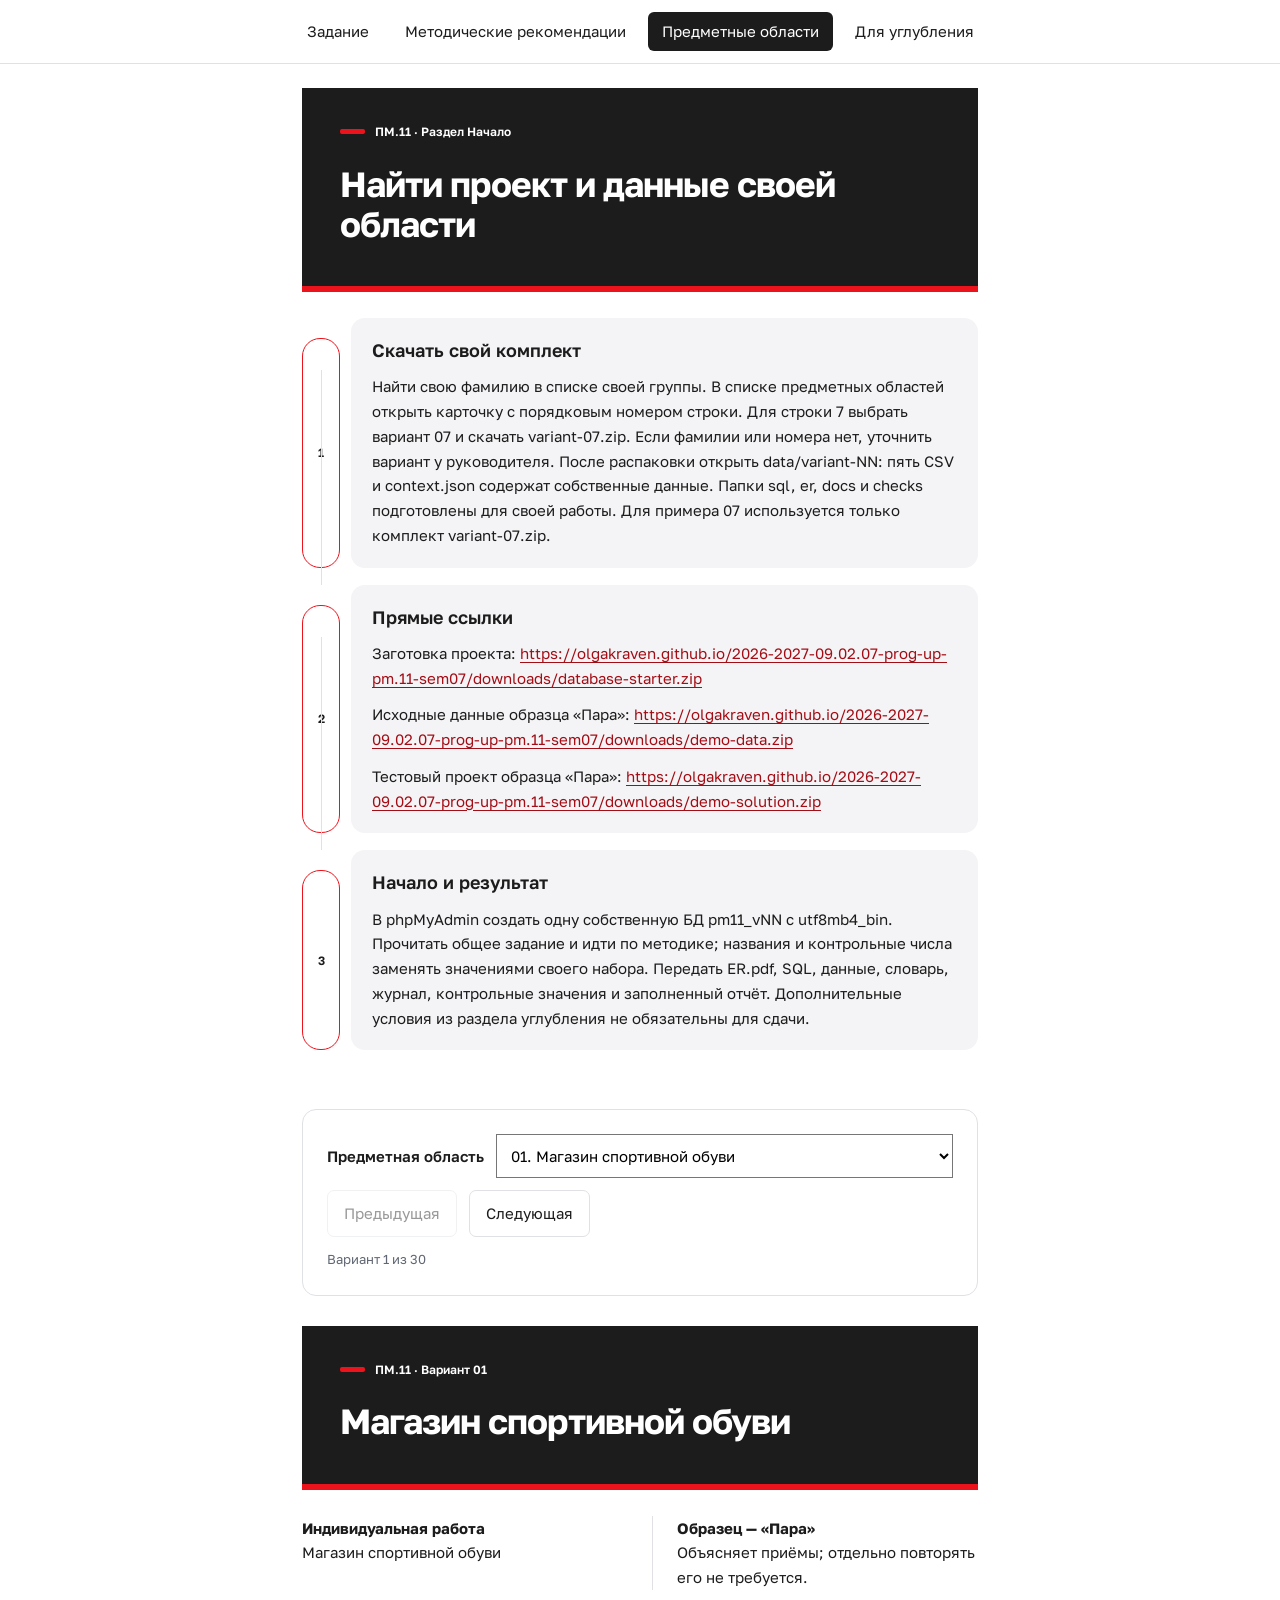
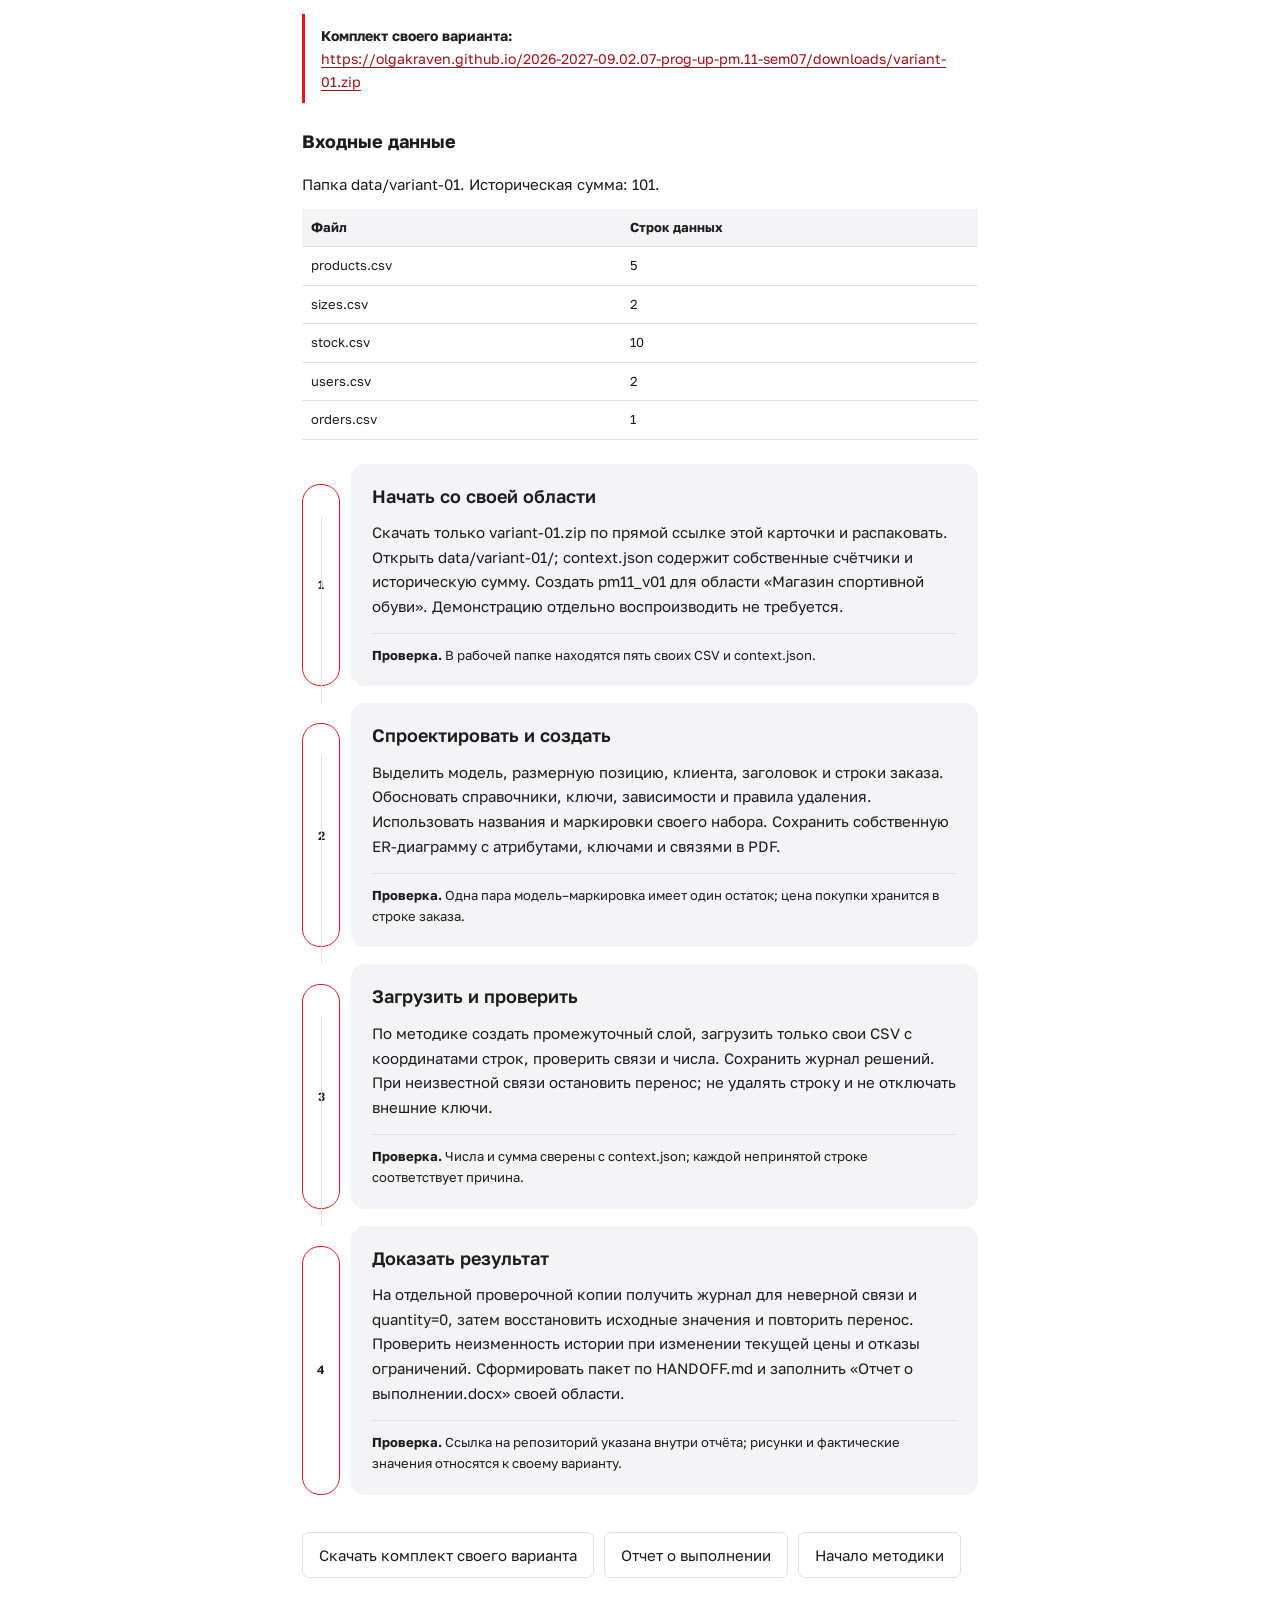
==== commit 41b2c16b: "Уточнить выбор варианта, развёртывание и сдачу УП ПМ.11" ====
--- a/site/areas.html
+++ b/site/areas.html
@@ -1 +1 @@
-<!doctype html><html lang="ru"><head><meta charset="utf-8"><meta name="viewport" content="width=device-width,initial-scale=1"><title>Предметные области — УП ПМ.11</title><link rel="icon" href="assets/favicon.svg"><link rel="stylesheet" href="assets/style.css"></head><body><a class="skip" href="#main">К содержанию</a><nav aria-label="Разделы практики"><a href="index.html">Задание</a><a href="lessons.html">Методические рекомендации</a><a href="areas.html" aria-current="page">Предметные области</a><a href="extensions.html">Для углубления</a></nav><main id="main"><article class="lesson" id=""><header class="chapter"><p class="kicker">ПМ.11 · Раздел Начало</p><h1>Найти проект и данные своей области</h1></header><ol class="route"><li class="step"><span class="number">1</span><section class="card"><h3>Скачать свой комплект</h3><p>Найти назначенный номер и название карточки. По ссылке этой карточки скачать только variant-NN.zip. После распаковки открыть data/variant-NN: пять CSV и context.json содержат собственные данные. Папки sql, er, docs и checks подготовлены для своей работы. Для примера 07 используется только комплект variant-07.zip.</p></section></li><li class="step"><span class="number">2</span><section class="card"><h3>Прямые ссылки</h3><p>Заготовка проекта: <a href="https://olgakraven.github.io/2026-2027-09.02.07-prog-up-pm.11-sem07/downloads/database-starter.zip">https://olgakraven.github.io/2026-2027-09.02.07-prog-up-pm.11-sem07/downloads/database-starter.zip</a></p><p>Исходные данные образца «Пара»: <a href="https://olgakraven.github.io/2026-2027-09.02.07-prog-up-pm.11-sem07/downloads/demo-data.zip">https://olgakraven.github.io/2026-2027-09.02.07-prog-up-pm.11-sem07/downloads/demo-data.zip</a></p><p>Тестовый проект образца «Пара»: <a href="https://olgakraven.github.io/2026-2027-09.02.07-prog-up-pm.11-sem07/downloads/demo-solution.zip">https://olgakraven.github.io/2026-2027-09.02.07-prog-up-pm.11-sem07/downloads/demo-solution.zip</a></p></section></li><li class="step"><span class="number">3</span><section class="card"><h3>Начало и результат</h3><p>В phpMyAdmin создать одну собственную БД pm11_vNN с utf8mb4_bin. Прочитать общее задание и идти по методике; названия и контрольные числа заменять значениями своего набора. Передать ER.pdf, SQL, данные, словарь, журнал, контрольные значения и заполненный отчёт. Дополнительные условия из раздела углубления не обязательны для сдачи.</p></section></li></ol></article><div class="chooser"><label for="variant">Предметная область</label><select id="variant"><option value="1">01. Магазин спортивной обуви</option><option value="2">02. Магазин рабочей одежды</option><option value="3">03. Магазин детской одежды</option><option value="4">04. Магазин туристического снаряжения</option><option value="5">05. Магазин велосипедных аксессуаров</option><option value="6">06. Магазин школьной формы</option><option value="7">07. Магазин медицинской одежды</option><option value="8">08. Магазин зимней одежды</option><option value="9">09. Магазин головных уборов</option><option value="10">10. Магазин кожаных перчаток</option><option value="11">11. Магазин спортивной формы</option><option value="12">12. Магазин дождевой одежды</option><option value="13">13. Магазин танцевальной обуви</option><option value="14">14. Магазин коньков</option><option value="15">15. Магазин лыжной экипировки</option><option value="16">16. Магазин плавательных принадлежностей</option><option value="17">17. Магазин одежды для собак</option><option value="18">18. Магазин защитной экипировки</option><option value="19">19. Магазин ремней</option><option value="20">20. Магазин носков</option><option value="21">21. Магазин постельного белья</option><option value="22">22. Магазин столового текстиля</option><option value="23">23. Магазин штор</option><option value="24">24. Магазин ковриков</option><option value="25">25. Магазин чехлов для техники</option><option value="26">26. Магазин дорожных сумок</option><option value="27">27. Магазин садовых перчаток</option><option value="28">28. Магазин одежды для поваров</option><option value="29">29. Магазин сценических костюмов</option><option value="30">30. Магазин спортивных наколенников</option></select><button id="prev">Предыдущая</button><button id="next">Следующая</button><p id="position" aria-live="polite"></p></div><article class="area" id="variant-1" data-variant="1"><header class="chapter"><p class="kicker">ПМ.11 · Вариант 01</p><h1>Магазин спортивной обуви</h1></header><div class="identity"><p><strong>Индивидуальная работа</strong>Магазин спортивной обуви</p><p><strong>Образец — «Пара»</strong>Объясняет приёмы; отдельно повторять его не требуется.</p></div><p class="variant-download"><strong>Комплект своего варианта:</strong><br><a href="https://olgakraven.github.io/2026-2027-09.02.07-prog-up-pm.11-sem07/downloads/variant-01.zip">https://olgakraven.github.io/2026-2027-09.02.07-prog-up-pm.11-sem07/downloads/variant-01.zip</a></p><section class="data"><h2>Входные данные</h2><p>Папка data/variant-01. Историческая сумма: 101.</p><table><thead><tr><th>Файл</th><th>Строк данных</th></tr></thead><tbody><tr><td>products.csv</td><td>5</td></tr><tr><td>sizes.csv</td><td>2</td></tr><tr><td>stock.csv</td><td>10</td></tr><tr><td>users.csv</td><td>2</td></tr><tr><td>orders.csv</td><td>1</td></tr></tbody></table></section><ol class="route"><li class="step"><span class="number">1</span><section class="card"><h3>Начать со своей области</h3><p>Скачать только variant-01.zip по прямой ссылке этой карточки и распаковать. Открыть data/variant-01/; context.json содержит собственные счётчики и историческую сумму. Создать pm11_v01 для области «Магазин спортивной обуви». Демонстрацию отдельно воспроизводить не требуется.</p><p class="result"><strong>Проверка.</strong> В рабочей папке находятся пять своих CSV и context.json.</p></section></li><li class="step"><span class="number">2</span><section class="card"><h3>Спроектировать и создать</h3><p>Выделить модель, размерную позицию, клиента, заголовок и строки заказа. Обосновать справочники, ключи, зависимости и правила удаления. Использовать названия и маркировки своего набора. Сохранить собственную ER-диаграмму с атрибутами, ключами и связями в PDF.</p><p class="result"><strong>Проверка.</strong> Одна пара модель–маркировка имеет один остаток; цена покупки хранится в строке заказа.</p></section></li><li class="step"><span class="number">3</span><section class="card"><h3>Загрузить и проверить</h3><p>По методике создать промежуточный слой, загрузить только свои CSV с координатами строк, проверить связи и числа. Сохранить журнал решений. При неизвестной связи остановить перенос; не удалять строку и не отключать внешние ключи.</p><p class="result"><strong>Проверка.</strong> Числа и сумма сверены с context.json; каждой непринятой строке соответствует причина.</p></section></li><li class="step"><span class="number">4</span><section class="card"><h3>Доказать результат</h3><p>На отдельной проверочной копии получить журнал для неверной связи и quantity=0, затем восстановить исходные значения и повторить перенос. Проверить неизменность истории при изменении текущей цены и отказы ограничений. Сформировать пакет по HANDOFF.md и заполнить «Отчет о выполнении.docx» своей области.</p><p class="result"><strong>Проверка.</strong> Ссылка на репозиторий указана внутри отчёта; рисунки и фактические значения относятся к своему варианту.</p></section></li></ol><div class="actions"><a class="button" href="downloads/variant-01.zip">Скачать комплект своего варианта</a><a class="button" href="downloads/Отчет о выполнении.docx">Отчет о выполнении</a><a class="button" href="lessons.html#step-1">Начало методики</a></div></article><article class="area" id="variant-2" data-variant="2"><header class="chapter"><p class="kicker">ПМ.11 · Вариант 02</p><h1>Магазин рабочей одежды</h1></header><div class="identity"><p><strong>Индивидуальная работа</strong>Магазин рабочей одежды</p><p><strong>Образец — «Пара»</strong>Объясняет приёмы; отдельно повторять его не требуется.</p></div><p class="variant-download"><strong>Комплект своего варианта:</strong><br><a href="https://olgakraven.github.io/2026-2027-09.02.07-prog-up-pm.11-sem07/downloads/variant-02.zip">https://olgakraven.github.io/2026-2027-09.02.07-prog-up-pm.11-sem07/downloads/variant-02.zip</a></p><section class="data"><h2>Входные данные</h2><p>Папка data/variant-02. Историческая сумма: 102.</p><table><thead><tr><th>Файл</th><th>Строк данных</th></tr></thead><tbody><tr><td>products.csv</td><td>5</td></tr><tr><td>sizes.csv</td><td>2</td></tr><tr><td>stock.csv</td><td>10</td></tr><tr><td>users.csv</td><td>2</td></tr><tr><td>orders.csv</td><td>1</td></tr></tbody></table></section><ol class="route"><li class="step"><span class="number">1</span><section class="card"><h3>Начать со своей области</h3><p>Скачать только variant-02.zip по прямой ссылке этой карточки и распаковать. Открыть data/variant-02/; context.json содержит собственные счётчики и историческую сумму. Создать pm11_v02 для области «Магазин рабочей одежды». Демонстрацию отдельно воспроизводить не требуется.</p><p class="result"><strong>Проверка.</strong> В рабочей папке находятся пять своих CSV и context.json.</p></section></li><li class="step"><span class="number">2</span><section class="card"><h3>Спроектировать и создать</h3><p>Выделить модель, размерную позицию, клиента, заголовок и строки заказа. Обосновать справочники, ключи, зависимости и правила удаления. Использовать названия и маркировки своего набора. Сохранить собственную ER-диаграмму с атрибутами, ключами и связями в PDF.</p><p class="result"><strong>Проверка.</strong> Одна пара модель–маркировка имеет один остаток; цена покупки хранится в строке заказа.</p></section></li><li class="step"><span class="number">3</span><section class="card"><h3>Загрузить и проверить</h3><p>По методике создать промежуточный слой, загрузить только свои CSV с координатами строк, проверить связи и числа. Сохранить журнал решений. При неизвестной связи остановить перенос; не удалять строку и не отключать внешние ключи.</p><p class="result"><strong>Проверка.</strong> Числа и сумма сверены с context.json; каждой непринятой строке соответствует причина.</p></section></li><li class="step"><span class="number">4</span><section class="card"><h3>Доказать результат</h3><p>На отдельной проверочной копии получить журнал для неверной связи и quantity=0, затем восстановить исходные значения и повторить перенос. Проверить неизменность истории при изменении текущей цены и отказы ограничений. Сформировать пакет по HANDOFF.md и заполнить «Отчет о выполнении.docx» своей области.</p><p class="result"><strong>Проверка.</strong> Ссылка на репозиторий указана внутри отчёта; рисунки и фактические значения относятся к своему варианту.</p></section></li></ol><div class="actions"><a class="button" href="downloads/variant-02.zip">Скачать комплект своего варианта</a><a class="button" href="downloads/Отчет о выполнении.docx">Отчет о выполнении</a><a class="button" href="lessons.html#step-1">Начало методики</a></div></article><article class="area" id="variant-3" data-variant="3"><header class="chapter"><p class="kicker">ПМ.11 · Вариант 03</p><h1>Магазин детской одежды</h1></header><div class="identity"><p><strong>Индивидуальная работа</strong>Магазин детской одежды</p><p><strong>Образец — «Пара»</strong>Объясняет приёмы; отдельно повторять его не требуется.</p></div><p class="variant-download"><strong>Комплект своего варианта:</strong><br><a href="https://olgakraven.github.io/2026-2027-09.02.07-prog-up-pm.11-sem07/downloads/variant-03.zip">https://olgakraven.github.io/2026-2027-09.02.07-prog-up-pm.11-sem07/downloads/variant-03.zip</a></p><section class="data"><h2>Входные данные</h2><p>Папка data/variant-03. Историческая сумма: 103.</p><table><thead><tr><th>Файл</th><th>Строк данных</th></tr></thead><tbody><tr><td>products.csv</td><td>5</td></tr><tr><td>sizes.csv</td><td>2</td></tr><tr><td>stock.csv</td><td>10</td></tr><tr><td>users.csv</td><td>2</td></tr><tr><td>orders.csv</td><td>1</td></tr></tbody></table></section><ol class="route"><li class="step"><span class="number">1</span><section class="card"><h3>Начать со своей области</h3><p>Скачать только variant-03.zip по прямой ссылке этой карточки и распаковать. Открыть data/variant-03/; context.json содержит собственные счётчики и историческую сумму. Создать pm11_v03 для области «Магазин детской одежды». Демонстрацию отдельно воспроизводить не требуется.</p><p class="result"><strong>Проверка.</strong> В рабочей папке находятся пять своих CSV и context.json.</p></section></li><li class="step"><span class="number">2</span><section class="card"><h3>Спроектировать и создать</h3><p>Выделить модель, размерную позицию, клиента, заголовок и строки заказа. Обосновать справочники, ключи, зависимости и правила удаления. Использовать названия и маркировки своего набора. Сохранить собственную ER-диаграмму с атрибутами, ключами и связями в PDF.</p><p class="result"><strong>Проверка.</strong> Одна пара модель–маркировка имеет один остаток; цена покупки хранится в строке заказа.</p></section></li><li class="step"><span class="number">3</span><section class="card"><h3>Загрузить и проверить</h3><p>По методике создать промежуточный слой, загрузить только свои CSV с координатами строк, проверить связи и числа. Сохранить журнал решений. При неизвестной связи остановить перенос; не удалять строку и не отключать внешние ключи.</p><p class="result"><strong>Проверка.</strong> Числа и сумма сверены с context.json; каждой непринятой строке соответствует причина.</p></section></li><li class="step"><span class="number">4</span><section class="card"><h3>Доказать результат</h3><p>На отдельной проверочной копии получить журнал для неверной связи и quantity=0, затем восстановить исходные значения и повторить перенос. Проверить неизменность истории при изменении текущей цены и отказы ограничений. Сформировать пакет по HANDOFF.md и заполнить «Отчет о выполнении.docx» своей области.</p><p class="result"><strong>Проверка.</strong> Ссылка на репозиторий указана внутри отчёта; рисунки и фактические значения относятся к своему варианту.</p></section></li></ol><div class="actions"><a class="button" href="downloads/variant-03.zip">Скачать комплект своего варианта</a><a class="button" href="downloads/Отчет о выполнении.docx">Отчет о выполнении</a><a class="button" href="lessons.html#step-1">Начало методики</a></div></article><article class="area" id="variant-4" data-variant="4"><header class="chapter"><p class="kicker">ПМ.11 · Вариант 04</p><h1>Магазин туристического снаряжения</h1></header><div class="identity"><p><strong>Индивидуальная работа</strong>Магазин туристического снаряжения</p><p><strong>Образец — «Пара»</strong>Объясняет приёмы; отдельно повторять его не требуется.</p></div><p class="variant-download"><strong>Комплект своего варианта:</strong><br><a href="https://olgakraven.github.io/2026-2027-09.02.07-prog-up-pm.11-sem07/downloads/variant-04.zip">https://olgakraven.github.io/2026-2027-09.02.07-prog-up-pm.11-sem07/downloads/variant-04.zip</a></p><section class="data"><h2>Входные данные</h2><p>Папка data/variant-04. Историческая сумма: 104.</p><table><thead><tr><th>Файл</th><th>Строк данных</th></tr></thead><tbody><tr><td>products.csv</td><td>5</td></tr><tr><td>sizes.csv</td><td>2</td></tr><tr><td>stock.csv</td><td>10</td></tr><tr><td>users.csv</td><td>2</td></tr><tr><td>orders.csv</td><td>1</td></tr></tbody></table></section><ol class="route"><li class="step"><span class="number">1</span><section class="card"><h3>Начать со своей области</h3><p>Скачать только variant-04.zip по прямой ссылке этой карточки и распаковать. Открыть data/variant-04/; context.json содержит собственные счётчики и историческую сумму. Создать pm11_v04 для области «Магазин туристического снаряжения». Демонстрацию отдельно воспроизводить не требуется.</p><p class="result"><strong>Проверка.</strong> В рабочей папке находятся пять своих CSV и context.json.</p></section></li><li class="step"><span class="number">2</span><section class="card"><h3>Спроектировать и создать</h3><p>Выделить модель, размерную позицию, клиента, заголовок и строки заказа. Обосновать справочники, ключи, зависимости и правила удаления. Использовать названия и маркировки своего набора. Сохранить собственную ER-диаграмму с атрибутами, ключами и связями в PDF.</p><p class="result"><strong>Проверка.</strong> Одна пара модель–маркировка имеет один остаток; цена покупки хранится в строке заказа.</p></section></li><li class="step"><span class="number">3</span><section class="card"><h3>Загрузить и проверить</h3><p>По методике создать промежуточный слой, загрузить только свои CSV с координатами строк, проверить связи и числа. Сохранить журнал решений. При неизвестной связи остановить перенос; не удалять строку и не отключать внешние ключи.</p><p class="result"><strong>Проверка.</strong> Числа и сумма сверены с context.json; каждой непринятой строке соответствует причина.</p></section></li><li class="step"><span class="number">4</span><section class="card"><h3>Доказать результат</h3><p>На отдельной проверочной копии получить журнал для неверной связи и quantity=0, затем восстановить исходные значения и повторить перенос. Проверить неизменность истории при изменении текущей цены и отказы ограничений. Сформировать пакет по HANDOFF.md и заполнить «Отчет о выполнении.docx» своей области.</p><p class="result"><strong>Проверка.</strong> Ссылка на репозиторий указана внутри отчёта; рисунки и фактические значения относятся к своему варианту.</p></section></li></ol><div class="actions"><a class="button" href="downloads/variant-04.zip">Скачать комплект своего варианта</a><a class="button" href="downloads/Отчет о выполнении.docx">Отчет о выполнении</a><a class="button" href="lessons.html#step-1">Начало методики</a></div></article><article class="area" id="variant-5" data-variant="5"><header class="chapter"><p class="kicker">ПМ.11 · Вариант 05</p><h1>Магазин велосипедных аксессуаров</h1></header><div class="identity"><p><strong>Индивидуальная работа</strong>Магазин велосипедных аксессуаров</p><p><strong>Образец — «Пара»</strong>Объясняет приёмы; отдельно повторять его не требуется.</p></div><p class="variant-download"><strong>Комплект своего варианта:</strong><br><a href="https://olgakraven.github.io/2026-2027-09.02.07-prog-up-pm.11-sem07/downloads/variant-05.zip">https://olgakraven.github.io/2026-2027-09.02.07-prog-up-pm.11-sem07/downloads/variant-05.zip</a></p><section class="data"><h2>Входные данные</h2><p>Папка data/variant-05. Историческая сумма: 105.</p><table><thead><tr><th>Файл</th><th>Строк данных</th></tr></thead><tbody><tr><td>products.csv</td><td>5</td></tr><tr><td>sizes.csv</td><td>2</td></tr><tr><td>stock.csv</td><td>10</td></tr><tr><td>users.csv</td><td>2</td></tr><tr><td>orders.csv</td><td>1</td></tr></tbody></table></section><ol class="route"><li class="step"><span class="number">1</span><section class="card"><h3>Начать со своей области</h3><p>Скачать только variant-05.zip по прямой ссылке этой карточки и распаковать. Открыть data/variant-05/; context.json содержит собственные счётчики и историческую сумму. Создать pm11_v05 для области «Магазин велосипедных аксессуаров». Демонстрацию отдельно воспроизводить не требуется.</p><p class="result"><strong>Проверка.</strong> В рабочей папке находятся пять своих CSV и context.json.</p></section></li><li class="step"><span class="number">2</span><section class="card"><h3>Спроектировать и создать</h3><p>Выделить модель, размерную позицию, клиента, заголовок и строки заказа. Обосновать справочники, ключи, зависимости и правила удаления. Использовать названия и маркировки своего набора. Сохранить собственную ER-диаграмму с атрибутами, ключами и связями в PDF.</p><p class="result"><strong>Проверка.</strong> Одна пара модель–маркировка имеет один остаток; цена покупки хранится в строке заказа.</p></section></li><li class="step"><span class="number">3</span><section class="card"><h3>Загрузить и проверить</h3><p>По методике создать промежуточный слой, загрузить только свои CSV с координатами строк, проверить связи и числа. Сохранить журнал решений. При неизвестной связи остановить перенос; не удалять строку и не отключать внешние ключи.</p><p class="result"><strong>Проверка.</strong> Числа и сумма сверены с context.json; каждой непринятой строке соответствует причина.</p></section></li><li class="step"><span class="number">4</span><section class="card"><h3>Доказать результат</h3><p>На отдельной проверочной копии получить журнал для неверной связи и quantity=0, затем восстановить исходные значения и повторить перенос. Проверить неизменность истории при изменении текущей цены и отказы ограничений. Сформировать пакет по HANDOFF.md и заполнить «Отчет о выполнении.docx» своей области.</p><p class="result"><strong>Проверка.</strong> Ссылка на репозиторий указана внутри отчёта; рисунки и фактические значения относятся к своему варианту.</p></section></li></ol><div class="actions"><a class="button" href="downloads/variant-05.zip">Скачать комплект своего варианта</a><a class="button" href="downloads/Отчет о выполнении.docx">Отчет о выполнении</a><a class="button" href="lessons.html#step-1">Начало методики</a></div></article><article class="area" id="variant-6" data-variant="6"><header class="chapter"><p class="kicker">ПМ.11 · Вариант 06</p><h1>Магазин школьной формы</h1></header><div class="identity"><p><strong>Индивидуальная работа</strong>Магазин школьной формы</p><p><strong>Образец — «Пара»</strong>Объясняет приёмы; отдельно повторять его не требуется.</p></div><p class="variant-download"><strong>Комплект своего варианта:</strong><br><a href="https://olgakraven.github.io/2026-2027-09.02.07-prog-up-pm.11-sem07/downloads/variant-06.zip">https://olgakraven.github.io/2026-2027-09.02.07-prog-up-pm.11-sem07/downloads/variant-06.zip</a></p><section class="data"><h2>Входные данные</h2><p>Папка data/variant-06. Историческая сумма: 106.</p><table><thead><tr><th>Файл</th><th>Строк данных</th></tr></thead><tbody><tr><td>products.csv</td><td>5</td></tr><tr><td>sizes.csv</td><td>2</td></tr><tr><td>stock.csv</td><td>10</td></tr><tr><td>users.csv</td><td>2</td></tr><tr><td>orders.csv</td><td>1</td></tr></tbody></table></section><ol class="route"><li class="step"><span class="number">1</span><section class="card"><h3>Начать со своей области</h3><p>Скачать только variant-06.zip по прямой ссылке этой карточки и распаковать. Открыть data/variant-06/; context.json содержит собственные счётчики и историческую сумму. Создать pm11_v06 для области «Магазин школьной формы». Демонстрацию отдельно воспроизводить не требуется.</p><p class="result"><strong>Проверка.</strong> В рабочей папке находятся пять своих CSV и context.json.</p></section></li><li class="step"><span class="number">2</span><section class="card"><h3>Спроектировать и создать</h3><p>Выделить модель, размерную позицию, клиента, заголовок и строки заказа. Обосновать справочники, ключи, зависимости и правила удаления. Использовать названия и маркировки своего набора. Сохранить собственную ER-диаграмму с атрибутами, ключами и связями в PDF.</p><p class="result"><strong>Проверка.</strong> Одна пара модель–маркировка имеет один остаток; цена покупки хранится в строке заказа.</p></section></li><li class="step"><span class="number">3</span><section class="card"><h3>Загрузить и проверить</h3><p>По методике создать промежуточный слой, загрузить только свои CSV с координатами строк, проверить связи и числа. Сохранить журнал решений. При неизвестной связи остановить перенос; не удалять строку и не отключать внешние ключи.</p><p class="result"><strong>Проверка.</strong> Числа и сумма сверены с context.json; каждой непринятой строке соответствует причина.</p></section></li><li class="step"><span class="number">4</span><section class="card"><h3>Доказать результат</h3><p>На отдельной проверочной копии получить журнал для неверной связи и quantity=0, затем восстановить исходные значения и повторить перенос. Проверить неизменность истории при изменении текущей цены и отказы ограничений. Сформировать пакет по HANDOFF.md и заполнить «Отчет о выполнении.docx» своей области.</p><p class="result"><strong>Проверка.</strong> Ссылка на репозиторий указана внутри отчёта; рисунки и фактические значения относятся к своему варианту.</p></section></li></ol><div class="actions"><a class="button" href="downloads/variant-06.zip">Скачать комплект своего варианта</a><a class="button" href="downloads/Отчет о выполнении.docx">Отчет о выполнении</a><a class="button" href="lessons.html#step-1">Начало методики</a></div></article><article class="area" id="variant-7" data-variant="7"><header class="chapter"><p class="kicker">ПМ.11 · Вариант 07</p><h1>Магазин медицинской одежды</h1></header><div class="identity"><p><strong>Индивидуальная работа</strong>Магазин медицинской одежды</p><p><strong>Образец — «Пара»</strong>Объясняет приёмы; отдельно повторять его не требуется.</p></div><p class="variant-download"><strong>Комплект своего варианта:</strong><br><a href="https://olgakraven.github.io/2026-2027-09.02.07-prog-up-pm.11-sem07/downloads/variant-07.zip">https://olgakraven.github.io/2026-2027-09.02.07-prog-up-pm.11-sem07/downloads/variant-07.zip</a></p><section class="data"><h2>Входные данные</h2><p>Папка data/variant-07. Историческая сумма: 107.</p><table><thead><tr><th>Файл</th><th>Строк данных</th></tr></thead><tbody><tr><td>products.csv</td><td>5</td></tr><tr><td>sizes.csv</td><td>2</td></tr><tr><td>stock.csv</td><td>10</td></tr><tr><td>users.csv</td><td>2</td></tr><tr><td>orders.csv</td><td>1</td></tr></tbody></table></section><ol class="route"><li class="step"><span class="number">1</span><section class="card"><h3>Начать со своей области</h3><p>Скачать только variant-07.zip по прямой ссылке этой карточки и распаковать. Открыть data/variant-07/; context.json содержит собственные счётчики и историческую сумму. Создать pm11_v07 для области «Магазин медицинской одежды». Демонстрацию отдельно воспроизводить не требуется.</p><p class="result"><strong>Проверка.</strong> В рабочей папке находятся пять своих CSV и context.json.</p></section></li><li class="step"><span class="number">2</span><section class="card"><h3>Спроектировать и создать</h3><p>Выделить модель, размерную позицию, клиента, заголовок и строки заказа. Обосновать справочники, ключи, зависимости и правила удаления. Использовать названия и маркировки своего набора. Сохранить собственную ER-диаграмму с атрибутами, ключами и связями в PDF.</p><p class="result"><strong>Проверка.</strong> Одна пара модель–маркировка имеет один остаток; цена покупки хранится в строке заказа.</p></section></li><li class="step"><span class="number">3</span><section class="card"><h3>Загрузить и проверить</h3><p>По методике создать промежуточный слой, загрузить только свои CSV с координатами строк, проверить связи и числа. Сохранить журнал решений. При неизвестной связи остановить перенос; не удалять строку и не отключать внешние ключи.</p><p class="result"><strong>Проверка.</strong> Числа и сумма сверены с context.json; каждой непринятой строке соответствует причина.</p></section></li><li class="step"><span class="number">4</span><section class="card"><h3>Доказать результат</h3><p>На отдельной проверочной копии получить журнал для неверной связи и quantity=0, затем восстановить исходные значения и повторить перенос. Проверить неизменность истории при изменении текущей цены и отказы ограничений. Сформировать пакет по HANDOFF.md и заполнить «Отчет о выполнении.docx» своей области.</p><p class="result"><strong>Проверка.</strong> Ссылка на репозиторий указана внутри отчёта; рисунки и фактические значения относятся к своему варианту.</p></section></li></ol><div class="actions"><a class="button" href="downloads/variant-07.zip">Скачать комплект своего варианта</a><a class="button" href="downloads/Отчет о выполнении.docx">Отчет о выполнении</a><a class="button" href="lessons.html#step-1">Начало методики</a></div></article><article class="area" id="variant-8" data-variant="8"><header class="chapter"><p class="kicker">ПМ.11 · Вариант 08</p><h1>Магазин зимней одежды</h1></header><div class="identity"><p><strong>Индивидуальная работа</strong>Магазин зимней одежды</p><p><strong>Образец — «Пара»</strong>Объясняет приёмы; отдельно повторять его не требуется.</p></div><p class="variant-download"><strong>Комплект своего варианта:</strong><br><a href="https://olgakraven.github.io/2026-2027-09.02.07-prog-up-pm.11-sem07/downloads/variant-08.zip">https://olgakraven.github.io/2026-2027-09.02.07-prog-up-pm.11-sem07/downloads/variant-08.zip</a></p><section class="data"><h2>Входные данные</h2><p>Папка data/variant-08. Историческая сумма: 108.</p><table><thead><tr><th>Файл</th><th>Строк данных</th></tr></thead><tbody><tr><td>products.csv</td><td>5</td></tr><tr><td>sizes.csv</td><td>2</td></tr><tr><td>stock.csv</td><td>10</td></tr><tr><td>users.csv</td><td>2</td></tr><tr><td>orders.csv</td><td>1</td></tr></tbody></table></section><ol class="route"><li class="step"><span class="number">1</span><section class="card"><h3>Начать со своей области</h3><p>Скачать только variant-08.zip по прямой ссылке этой карточки и распаковать. Открыть data/variant-08/; context.json содержит собственные счётчики и историческую сумму. Создать pm11_v08 для области «Магазин зимней одежды». Демонстрацию отдельно воспроизводить не требуется.</p><p class="result"><strong>Проверка.</strong> В рабочей папке находятся пять своих CSV и context.json.</p></section></li><li class="step"><span class="number">2</span><section class="card"><h3>Спроектировать и создать</h3><p>Выделить модель, размерную позицию, клиента, заголовок и строки заказа. Обосновать справочники, ключи, зависимости и правила удаления. Использовать названия и маркировки своего набора. Сохранить собственную ER-диаграмму с атрибутами, ключами и связями в PDF.</p><p class="result"><strong>Проверка.</strong> Одна пара модель–маркировка имеет один остаток; цена покупки хранится в строке заказа.</p></section></li><li class="step"><span class="number">3</span><section class="card"><h3>Загрузить и проверить</h3><p>По методике создать промежуточный слой, загрузить только свои CSV с координатами строк, проверить связи и числа. Сохранить журнал решений. При неизвестной связи остановить перенос; не удалять строку и не отключать внешние ключи.</p><p class="result"><strong>Проверка.</strong> Числа и сумма сверены с context.json; каждой непринятой строке соответствует причина.</p></section></li><li class="step"><span class="number">4</span><section class="card"><h3>Доказать результат</h3><p>На отдельной проверочной копии получить журнал для неверной связи и quantity=0, затем восстановить исходные значения и повторить перенос. Проверить неизменность истории при изменении текущей цены и отказы ограничений. Сформировать пакет по HANDOFF.md и заполнить «Отчет о выполнении.docx» своей области.</p><p class="result"><strong>Проверка.</strong> Ссылка на репозиторий указана внутри отчёта; рисунки и фактические значения относятся к своему варианту.</p></section></li></ol><div class="actions"><a class="button" href="downloads/variant-08.zip">Скачать комплект своего варианта</a><a class="button" href="downloads/Отчет о выполнении.docx">Отчет о выполнении</a><a class="button" href="lessons.html#step-1">Начало методики</a></div></article><article class="area" id="variant-9" data-variant="9"><header class="chapter"><p class="kicker">ПМ.11 · Вариант 09</p><h1>Магазин головных уборов</h1></header><div class="identity"><p><strong>Индивидуальная работа</strong>Магазин головных уборов</p><p><strong>Образец — «Пара»</strong>Объясняет приёмы; отдельно повторять его не требуется.</p></div><p class="variant-download"><strong>Комплект своего варианта:</strong><br><a href="https://olgakraven.github.io/2026-2027-09.02.07-prog-up-pm.11-sem07/downloads/variant-09.zip">https://olgakraven.github.io/2026-2027-09.02.07-prog-up-pm.11-sem07/downloads/variant-09.zip</a></p><section class="data"><h2>Входные данные</h2><p>Папка data/variant-09. Историческая сумма: 109.</p><table><thead><tr><th>Файл</th><th>Строк данных</th></tr></thead><tbody><tr><td>products.csv</td><td>5</td></tr><tr><td>sizes.csv</td><td>2</td></tr><tr><td>stock.csv</td><td>10</td></tr><tr><td>users.csv</td><td>2</td></tr><tr><td>orders.csv</td><td>1</td></tr></tbody></table></section><ol class="route"><li class="step"><span class="number">1</span><section class="card"><h3>Начать со своей области</h3><p>Скачать только variant-09.zip по прямой ссылке этой карточки и распаковать. Открыть data/variant-09/; context.json содержит собственные счётчики и историческую сумму. Создать pm11_v09 для области «Магазин головных уборов». Демонстрацию отдельно воспроизводить не требуется.</p><p class="result"><strong>Проверка.</strong> В рабочей папке находятся пять своих CSV и context.json.</p></section></li><li class="step"><span class="number">2</span><section class="card"><h3>Спроектировать и создать</h3><p>Выделить модель, размерную позицию, клиента, заголовок и строки заказа. Обосновать справочники, ключи, зависимости и правила удаления. Использовать названия и маркировки своего набора. Сохранить собственную ER-диаграмму с атрибутами, ключами и связями в PDF.</p><p class="result"><strong>Проверка.</strong> Одна пара модель–маркировка имеет один остаток; цена покупки хранится в строке заказа.</p></section></li><li class="step"><span class="number">3</span><section class="card"><h3>Загрузить и проверить</h3><p>По методике создать промежуточный слой, загрузить только свои CSV с координатами строк, проверить связи и числа. Сохранить журнал решений. При неизвестной связи остановить перенос; не удалять строку и не отключать внешние ключи.</p><p class="result"><strong>Проверка.</strong> Числа и сумма сверены с context.json; каждой непринятой строке соответствует причина.</p></section></li><li class="step"><span class="number">4</span><section class="card"><h3>Доказать результат</h3><p>На отдельной проверочной копии получить журнал для неверной связи и quantity=0, затем восстановить исходные значения и повторить перенос. Проверить неизменность истории при изменении текущей цены и отказы ограничений. Сформировать пакет по HANDOFF.md и заполнить «Отчет о выполнении.docx» своей области.</p><p class="result"><strong>Проверка.</strong> Ссылка на репозиторий указана внутри отчёта; рисунки и фактические значения относятся к своему варианту.</p></section></li></ol><div class="actions"><a class="button" href="downloads/variant-09.zip">Скачать комплект своего варианта</a><a class="button" href="downloads/Отчет о выполнении.docx">Отчет о выполнении</a><a class="button" href="lessons.html#step-1">Начало методики</a></div></article><article class="area" id="variant-10" data-variant="10"><header class="chapter"><p class="kicker">ПМ.11 · Вариант 10</p><h1>Магазин кожаных перчаток</h1></header><div class="identity"><p><strong>Индивидуальная работа</strong>Магазин кожаных перчаток</p><p><strong>Образец — «Пара»</strong>Объясняет приёмы; отдельно повторять его не требуется.</p></div><p class="variant-download"><strong>Комплект своего варианта:</strong><br><a href="https://olgakraven.github.io/2026-2027-09.02.07-prog-up-pm.11-sem07/downloads/variant-10.zip">https://olgakraven.github.io/2026-2027-09.02.07-prog-up-pm.11-sem07/downloads/variant-10.zip</a></p><section class="data"><h2>Входные данные</h2><p>Папка data/variant-10. Историческая сумма: 110.</p><table><thead><tr><th>Файл</th><th>Строк данных</th></tr></thead><tbody><tr><td>products.csv</td><td>5</td></tr><tr><td>sizes.csv</td><td>2</td></tr><tr><td>stock.csv</td><td>10</td></tr><tr><td>users.csv</td><td>2</td></tr><tr><td>orders.csv</td><td>1</td></tr></tbody></table></section><ol class="route"><li class="step"><span class="number">1</span><section class="card"><h3>Начать со своей области</h3><p>Скачать только variant-10.zip по прямой ссылке этой карточки и распаковать. Открыть data/variant-10/; context.json содержит собственные счётчики и историческую сумму. Создать pm11_v10 для области «Магазин кожаных перчаток». Демонстрацию отдельно воспроизводить не требуется.</p><p class="result"><strong>Проверка.</strong> В рабочей папке находятся пять своих CSV и context.json.</p></section></li><li class="step"><span class="number">2</span><section class="card"><h3>Спроектировать и создать</h3><p>Выделить модель, размерную позицию, клиента, заголовок и строки заказа. Обосновать справочники, ключи, зависимости и правила удаления. Использовать названия и маркировки своего набора. Сохранить собственную ER-диаграмму с атрибутами, ключами и связями в PDF.</p><p class="result"><strong>Проверка.</strong> Одна пара модель–маркировка имеет один остаток; цена покупки хранится в строке заказа.</p></section></li><li class="step"><span class="number">3</span><section class="card"><h3>Загрузить и проверить</h3><p>По методике создать промежуточный слой, загрузить только свои CSV с координатами строк, проверить связи и числа. Сохранить журнал решений. При неизвестной связи остановить перенос; не удалять строку и не отключать внешние ключи.</p><p class="result"><strong>Проверка.</strong> Числа и сумма сверены с context.json; каждой непринятой строке соответствует причина.</p></section></li><li class="step"><span class="number">4</span><section class="card"><h3>Доказать результат</h3><p>На отдельной проверочной копии получить журнал для неверной связи и quantity=0, затем восстановить исходные значения и повторить перенос. Проверить неизменность истории при изменении текущей цены и отказы ограничений. Сформировать пакет по HANDOFF.md и заполнить «Отчет о выполнении.docx» своей области.</p><p class="result"><strong>Проверка.</strong> Ссылка на репозиторий указана внутри отчёта; рисунки и фактические значения относятся к своему варианту.</p></section></li></ol><div class="actions"><a class="button" href="downloads/variant-10.zip">Скачать комплект своего варианта</a><a class="button" href="downloads/Отчет о выполнении.docx">Отчет о выполнении</a><a class="button" href="lessons.html#step-1">Начало методики</a></div></article><article class="area" id="variant-11" data-variant="11"><header class="chapter"><p class="kicker">ПМ.11 · Вариант 11</p><h1>Магазин спортивной формы</h1></header><div class="identity"><p><strong>Индивидуальная работа</strong>Магазин спортивной формы</p><p><strong>Образец — «Пара»</strong>Объясняет приёмы; отдельно повторять его не требуется.</p></div><p class="variant-download"><strong>Комплект своего варианта:</strong><br><a href="https://olgakraven.github.io/2026-2027-09.02.07-prog-up-pm.11-sem07/downloads/variant-11.zip">https://olgakraven.github.io/2026-2027-09.02.07-prog-up-pm.11-sem07/downloads/variant-11.zip</a></p><section class="data"><h2>Входные данные</h2><p>Папка data/variant-11. Историческая сумма: 111.</p><table><thead><tr><th>Файл</th><th>Строк данных</th></tr></thead><tbody><tr><td>products.csv</td><td>5</td></tr><tr><td>sizes.csv</td><td>2</td></tr><tr><td>stock.csv</td><td>10</td></tr><tr><td>users.csv</td><td>2</td></tr><tr><td>orders.csv</td><td>1</td></tr></tbody></table></section><ol class="route"><li class="step"><span class="number">1</span><section class="card"><h3>Начать со своей области</h3><p>Скачать только variant-11.zip по прямой ссылке этой карточки и распаковать. Открыть data/variant-11/; context.json содержит собственные счётчики и историческую сумму. Создать pm11_v11 для области «Магазин спортивной формы». Демонстрацию отдельно воспроизводить не требуется.</p><p class="result"><strong>Проверка.</strong> В рабочей папке находятся пять своих CSV и context.json.</p></section></li><li class="step"><span class="number">2</span><section class="card"><h3>Спроектировать и создать</h3><p>Выделить модель, размерную позицию, клиента, заголовок и строки заказа. Обосновать справочники, ключи, зависимости и правила удаления. Использовать названия и маркировки своего набора. Сохранить собственную ER-диаграмму с атрибутами, ключами и связями в PDF.</p><p class="result"><strong>Проверка.</strong> Одна пара модель–маркировка имеет один остаток; цена покупки хранится в строке заказа.</p></section></li><li class="step"><span class="number">3</span><section class="card"><h3>Загрузить и проверить</h3><p>По методике создать промежуточный слой, загрузить только свои CSV с координатами строк, проверить связи и числа. Сохранить журнал решений. При неизвестной связи остановить перенос; не удалять строку и не отключать внешние ключи.</p><p class="result"><strong>Проверка.</strong> Числа и сумма сверены с context.json; каждой непринятой строке соответствует причина.</p></section></li><li class="step"><span class="number">4</span><section class="card"><h3>Доказать результат</h3><p>На отдельной проверочной копии получить журнал для неверной связи и quantity=0, затем восстановить исходные значения и повторить перенос. Проверить неизменность истории при изменении текущей цены и отказы ограничений. Сформировать пакет по HANDOFF.md и заполнить «Отчет о выполнении.docx» своей области.</p><p class="result"><strong>Проверка.</strong> Ссылка на репозиторий указана внутри отчёта; рисунки и фактические значения относятся к своему варианту.</p></section></li></ol><div class="actions"><a class="button" href="downloads/variant-11.zip">Скачать комплект своего варианта</a><a class="button" href="downloads/Отчет о выполнении.docx">Отчет о выполнении</a><a class="button" href="lessons.html#step-1">Начало методики</a></div></article><article class="area" id="variant-12" data-variant="12"><header class="chapter"><p class="kicker">ПМ.11 · Вариант 12</p><h1>Магазин дождевой одежды</h1></header><div class="identity"><p><strong>Индивидуальная работа</strong>Магазин дождевой одежды</p><p><strong>Образец — «Пара»</strong>Объясняет приёмы; отдельно повторять его не требуется.</p></div><p class="variant-download"><strong>Комплект своего варианта:</strong><br><a href="https://olgakraven.github.io/2026-2027-09.02.07-prog-up-pm.11-sem07/downloads/variant-12.zip">https://olgakraven.github.io/2026-2027-09.02.07-prog-up-pm.11-sem07/downloads/variant-12.zip</a></p><section class="data"><h2>Входные данные</h2><p>Папка data/variant-12. Историческая сумма: 112.</p><table><thead><tr><th>Файл</th><th>Строк данных</th></tr></thead><tbody><tr><td>products.csv</td><td>5</td></tr><tr><td>sizes.csv</td><td>2</td></tr><tr><td>stock.csv</td><td>10</td></tr><tr><td>users.csv</td><td>2</td></tr><tr><td>orders.csv</td><td>1</td></tr></tbody></table></section><ol class="route"><li class="step"><span class="number">1</span><section class="card"><h3>Начать со своей области</h3><p>Скачать только variant-12.zip по прямой ссылке этой карточки и распаковать. Открыть data/variant-12/; context.json содержит собственные счётчики и историческую сумму. Создать pm11_v12 для области «Магазин дождевой одежды». Демонстрацию отдельно воспроизводить не требуется.</p><p class="result"><strong>Проверка.</strong> В рабочей папке находятся пять своих CSV и context.json.</p></section></li><li class="step"><span class="number">2</span><section class="card"><h3>Спроектировать и создать</h3><p>Выделить модель, размерную позицию, клиента, заголовок и строки заказа. Обосновать справочники, ключи, зависимости и правила удаления. Использовать названия и маркировки своего набора. Сохранить собственную ER-диаграмму с атрибутами, ключами и связями в PDF.</p><p class="result"><strong>Проверка.</strong> Одна пара модель–маркировка имеет один остаток; цена покупки хранится в строке заказа.</p></section></li><li class="step"><span class="number">3</span><section class="card"><h3>Загрузить и проверить</h3><p>По методике создать промежуточный слой, загрузить только свои CSV с координатами строк, проверить связи и числа. Сохранить журнал решений. При неизвестной связи остановить перенос; не удалять строку и не отключать внешние ключи.</p><p class="result"><strong>Проверка.</strong> Числа и сумма сверены с context.json; каждой непринятой строке соответствует причина.</p></section></li><li class="step"><span class="number">4</span><section class="card"><h3>Доказать результат</h3><p>На отдельной проверочной копии получить журнал для неверной связи и quantity=0, затем восстановить исходные значения и повторить перенос. Проверить неизменность истории при изменении текущей цены и отказы ограничений. Сформировать пакет по HANDOFF.md и заполнить «Отчет о выполнении.docx» своей области.</p><p class="result"><strong>Проверка.</strong> Ссылка на репозиторий указана внутри отчёта; рисунки и фактические значения относятся к своему варианту.</p></section></li></ol><div class="actions"><a class="button" href="downloads/variant-12.zip">Скачать комплект своего варианта</a><a class="button" href="downloads/Отчет о выполнении.docx">Отчет о выполнении</a><a class="button" href="lessons.html#step-1">Начало методики</a></div></article><article class="area" id="variant-13" data-variant="13"><header class="chapter"><p class="kicker">ПМ.11 · Вариант 13</p><h1>Магазин танцевальной обуви</h1></header><div class="identity"><p><strong>Индивидуальная работа</strong>Магазин танцевальной обуви</p><p><strong>Образец — «Пара»</strong>Объясняет приёмы; отдельно повторять его не требуется.</p></div><p class="variant-download"><strong>Комплект своего варианта:</strong><br><a href="https://olgakraven.github.io/2026-2027-09.02.07-prog-up-pm.11-sem07/downloads/variant-13.zip">https://olgakraven.github.io/2026-2027-09.02.07-prog-up-pm.11-sem07/downloads/variant-13.zip</a></p><section class="data"><h2>Входные данные</h2><p>Папка data/variant-13. Историческая сумма: 113.</p><table><thead><tr><th>Файл</th><th>Строк данных</th></tr></thead><tbody><tr><td>products.csv</td><td>5</td></tr><tr><td>sizes.csv</td><td>2</td></tr><tr><td>stock.csv</td><td>10</td></tr><tr><td>users.csv</td><td>2</td></tr><tr><td>orders.csv</td><td>1</td></tr></tbody></table></section><ol class="route"><li class="step"><span class="number">1</span><section class="card"><h3>Начать со своей области</h3><p>Скачать только variant-13.zip по прямой ссылке этой карточки и распаковать. Открыть data/variant-13/; context.json содержит собственные счётчики и историческую сумму. Создать pm11_v13 для области «Магазин танцевальной обуви». Демонстрацию отдельно воспроизводить не требуется.</p><p class="result"><strong>Проверка.</strong> В рабочей папке находятся пять своих CSV и context.json.</p></section></li><li class="step"><span class="number">2</span><section class="card"><h3>Спроектировать и создать</h3><p>Выделить модель, размерную позицию, клиента, заголовок и строки заказа. Обосновать справочники, ключи, зависимости и правила удаления. Использовать названия и маркировки своего набора. Сохранить собственную ER-диаграмму с атрибутами, ключами и связями в PDF.</p><p class="result"><strong>Проверка.</strong> Одна пара модель–маркировка имеет один остаток; цена покупки хранится в строке заказа.</p></section></li><li class="step"><span class="number">3</span><section class="card"><h3>Загрузить и проверить</h3><p>По методике создать промежуточный слой, загрузить только свои CSV с координатами строк, проверить связи и числа. Сохранить журнал решений. При неизвестной связи остановить перенос; не удалять строку и не отключать внешние ключи.</p><p class="result"><strong>Проверка.</strong> Числа и сумма сверены с context.json; каждой непринятой строке соответствует причина.</p></section></li><li class="step"><span class="number">4</span><section class="card"><h3>Доказать результат</h3><p>На отдельной проверочной копии получить журнал для неверной связи и quantity=0, затем восстановить исходные значения и повторить перенос. Проверить неизменность истории при изменении текущей цены и отказы ограничений. Сформировать пакет по HANDOFF.md и заполнить «Отчет о выполнении.docx» своей области.</p><p class="result"><strong>Проверка.</strong> Ссылка на репозиторий указана внутри отчёта; рисунки и фактические значения относятся к своему варианту.</p></section></li></ol><div class="actions"><a class="button" href="downloads/variant-13.zip">Скачать комплект своего варианта</a><a class="button" href="downloads/Отчет о выполнении.docx">Отчет о выполнении</a><a class="button" href="lessons.html#step-1">Начало методики</a></div></article><article class="area" id="variant-14" data-variant="14"><header class="chapter"><p class="kicker">ПМ.11 · Вариант 14</p><h1>Магазин коньков</h1></header><div class="identity"><p><strong>Индивидуальная работа</strong>Магазин коньков</p><p><strong>Образец — «Пара»</strong>Объясняет приёмы; отдельно повторять его не требуется.</p></div><p class="variant-download"><strong>Комплект своего варианта:</strong><br><a href="https://olgakraven.github.io/2026-2027-09.02.07-prog-up-pm.11-sem07/downloads/variant-14.zip">https://olgakraven.github.io/2026-2027-09.02.07-prog-up-pm.11-sem07/downloads/variant-14.zip</a></p><section class="data"><h2>Входные данные</h2><p>Папка data/variant-14. Историческая сумма: 114.</p><table><thead><tr><th>Файл</th><th>Строк данных</th></tr></thead><tbody><tr><td>products.csv</td><td>5</td></tr><tr><td>sizes.csv</td><td>2</td></tr><tr><td>stock.csv</td><td>10</td></tr><tr><td>users.csv</td><td>2</td></tr><tr><td>orders.csv</td><td>1</td></tr></tbody></table></section><ol class="route"><li class="step"><span class="number">1</span><section class="card"><h3>Начать со своей области</h3><p>Скачать только variant-14.zip по прямой ссылке этой карточки и распаковать. Открыть data/variant-14/; context.json содержит собственные счётчики и историческую сумму. Создать pm11_v14 для области «Магазин коньков». Демонстрацию отдельно воспроизводить не требуется.</p><p class="result"><strong>Проверка.</strong> В рабочей папке находятся пять своих CSV и context.json.</p></section></li><li class="step"><span class="number">2</span><section class="card"><h3>Спроектировать и создать</h3><p>Выделить модель, размерную позицию, клиента, заголовок и строки заказа. Обосновать справочники, ключи, зависимости и правила удаления. Использовать названия и маркировки своего набора. Сохранить собственную ER-диаграмму с атрибутами, ключами и связями в PDF.</p><p class="result"><strong>Проверка.</strong> Одна пара модель–маркировка имеет один остаток; цена покупки хранится в строке заказа.</p></section></li><li class="step"><span class="number">3</span><section class="card"><h3>Загрузить и проверить</h3><p>По методике создать промежуточный слой, загрузить только свои CSV с координатами строк, проверить связи и числа. Сохранить журнал решений. При неизвестной связи остановить перенос; не удалять строку и не отключать внешние ключи.</p><p class="result"><strong>Проверка.</strong> Числа и сумма сверены с context.json; каждой непринятой строке соответствует причина.</p></section></li><li class="step"><span class="number">4</span><section class="card"><h3>Доказать результат</h3><p>На отдельной проверочной копии получить журнал для неверной связи и quantity=0, затем восстановить исходные значения и повторить перенос. Проверить неизменность истории при изменении текущей цены и отказы ограничений. Сформировать пакет по HANDOFF.md и заполнить «Отчет о выполнении.docx» своей области.</p><p class="result"><strong>Проверка.</strong> Ссылка на репозиторий указана внутри отчёта; рисунки и фактические значения относятся к своему варианту.</p></section></li></ol><div class="actions"><a class="button" href="downloads/variant-14.zip">Скачать комплект своего варианта</a><a class="button" href="downloads/Отчет о выполнении.docx">Отчет о выполнении</a><a class="button" href="lessons.html#step-1">Начало методики</a></div></article><article class="area" id="variant-15" data-variant="15"><header class="chapter"><p class="kicker">ПМ.11 · Вариант 15</p><h1>Магазин лыжной экипировки</h1></header><div class="identity"><p><strong>Индивидуальная работа</strong>Магазин лыжной экипировки</p><p><strong>Образец — «Пара»</strong>Объясняет приёмы; отдельно повторять его не требуется.</p></div><p class="variant-download"><strong>Комплект своего варианта:</strong><br><a href="https://olgakraven.github.io/2026-2027-09.02.07-prog-up-pm.11-sem07/downloads/variant-15.zip">https://olgakraven.github.io/2026-2027-09.02.07-prog-up-pm.11-sem07/downloads/variant-15.zip</a></p><section class="data"><h2>Входные данные</h2><p>Папка data/variant-15. Историческая сумма: 115.</p><table><thead><tr><th>Файл</th><th>Строк данных</th></tr></thead><tbody><tr><td>products.csv</td><td>5</td></tr><tr><td>sizes.csv</td><td>2</td></tr><tr><td>stock.csv</td><td>10</td></tr><tr><td>users.csv</td><td>2</td></tr><tr><td>orders.csv</td><td>1</td></tr></tbody></table></section><ol class="route"><li class="step"><span class="number">1</span><section class="card"><h3>Начать со своей области</h3><p>Скачать только variant-15.zip по прямой ссылке этой карточки и распаковать. Открыть data/variant-15/; context.json содержит собственные счётчики и историческую сумму. Создать pm11_v15 для области «Магазин лыжной экипировки». Демонстрацию отдельно воспроизводить не требуется.</p><p class="result"><strong>Проверка.</strong> В рабочей папке находятся пять своих CSV и context.json.</p></section></li><li class="step"><span class="number">2</span><section class="card"><h3>Спроектировать и создать</h3><p>Выделить модель, размерную позицию, клиента, заголовок и строки заказа. Обосновать справочники, ключи, зависимости и правила удаления. Использовать названия и маркировки своего набора. Сохранить собственную ER-диаграмму с атрибутами, ключами и связями в PDF.</p><p class="result"><strong>Проверка.</strong> Одна пара модель–маркировка имеет один остаток; цена покупки хранится в строке заказа.</p></section></li><li class="step"><span class="number">3</span><section class="card"><h3>Загрузить и проверить</h3><p>По методике создать промежуточный слой, загрузить только свои CSV с координатами строк, проверить связи и числа. Сохранить журнал решений. При неизвестной связи остановить перенос; не удалять строку и не отключать внешние ключи.</p><p class="result"><strong>Проверка.</strong> Числа и сумма сверены с context.json; каждой непринятой строке соответствует причина.</p></section></li><li class="step"><span class="number">4</span><section class="card"><h3>Доказать результат</h3><p>На отдельной проверочной копии получить журнал для неверной связи и quantity=0, затем восстановить исходные значения и повторить перенос. Проверить неизменность истории при изменении текущей цены и отказы ограничений. Сформировать пакет по HANDOFF.md и заполнить «Отчет о выполнении.docx» своей области.</p><p class="result"><strong>Проверка.</strong> Ссылка на репозиторий указана внутри отчёта; рисунки и фактические значения относятся к своему варианту.</p></section></li></ol><div class="actions"><a class="button" href="downloads/variant-15.zip">Скачать комплект своего варианта</a><a class="button" href="downloads/Отчет о выполнении.docx">Отчет о выполнении</a><a class="button" href="lessons.html#step-1">Начало методики</a></div></article><article class="area" id="variant-16" data-variant="16"><header class="chapter"><p class="kicker">ПМ.11 · Вариант 16</p><h1>Магазин плавательных принадлежностей</h1></header><div class="identity"><p><strong>Индивидуальная работа</strong>Магазин плавательных принадлежностей</p><p><strong>Образец — «Пара»</strong>Объясняет приёмы; отдельно повторять его не требуется.</p></div><p class="variant-download"><strong>Комплект своего варианта:</strong><br><a href="https://olgakraven.github.io/2026-2027-09.02.07-prog-up-pm.11-sem07/downloads/variant-16.zip">https://olgakraven.github.io/2026-2027-09.02.07-prog-up-pm.11-sem07/downloads/variant-16.zip</a></p><section class="data"><h2>Входные данные</h2><p>Папка data/variant-16. Историческая сумма: 116.</p><table><thead><tr><th>Файл</th><th>Строк данных</th></tr></thead><tbody><tr><td>products.csv</td><td>5</td></tr><tr><td>sizes.csv</td><td>2</td></tr><tr><td>stock.csv</td><td>10</td></tr><tr><td>users.csv</td><td>2</td></tr><tr><td>orders.csv</td><td>1</td></tr></tbody></table></section><ol class="route"><li class="step"><span class="number">1</span><section class="card"><h3>Начать со своей области</h3><p>Скачать только variant-16.zip по прямой ссылке этой карточки и распаковать. Открыть data/variant-16/; context.json содержит собственные счётчики и историческую сумму. Создать pm11_v16 для области «Магазин плавательных принадлежностей». Демонстрацию отдельно воспроизводить не требуется.</p><p class="result"><strong>Проверка.</strong> В рабочей папке находятся пять своих CSV и context.json.</p></section></li><li class="step"><span class="number">2</span><section class="card"><h3>Спроектировать и создать</h3><p>Выделить модель, размерную позицию, клиента, заголовок и строки заказа. Обосновать справочники, ключи, зависимости и правила удаления. Использовать названия и маркировки своего набора. Сохранить собственную ER-диаграмму с атрибутами, ключами и связями в PDF.</p><p class="result"><strong>Проверка.</strong> Одна пара модель–маркировка имеет один остаток; цена покупки хранится в строке заказа.</p></section></li><li class="step"><span class="number">3</span><section class="card"><h3>Загрузить и проверить</h3><p>По методике создать промежуточный слой, загрузить только свои CSV с координатами строк, проверить связи и числа. Сохранить журнал решений. При неизвестной связи остановить перенос; не удалять строку и не отключать внешние ключи.</p><p class="result"><strong>Проверка.</strong> Числа и сумма сверены с context.json; каждой непринятой строке соответствует причина.</p></section></li><li class="step"><span class="number">4</span><section class="card"><h3>Доказать результат</h3><p>На отдельной проверочной копии получить журнал для неверной связи и quantity=0, затем восстановить исходные значения и повторить перенос. Проверить неизменность истории при изменении текущей цены и отказы ограничений. Сформировать пакет по HANDOFF.md и заполнить «Отчет о выполнении.docx» своей области.</p><p class="result"><strong>Проверка.</strong> Ссылка на репозиторий указана внутри отчёта; рисунки и фактические значения относятся к своему варианту.</p></section></li></ol><div class="actions"><a class="button" href="downloads/variant-16.zip">Скачать комплект своего варианта</a><a class="button" href="downloads/Отчет о выполнении.docx">Отчет о выполнении</a><a class="button" href="lessons.html#step-1">Начало методики</a></div></article><article class="area" id="variant-17" data-variant="17"><header class="chapter"><p class="kicker">ПМ.11 · Вариант 17</p><h1>Магазин одежды для собак</h1></header><div class="identity"><p><strong>Индивидуальная работа</strong>Магазин одежды для собак</p><p><strong>Образец — «Пара»</strong>Объясняет приёмы; отдельно повторять его не требуется.</p></div><p class="variant-download"><strong>Комплект своего варианта:</strong><br><a href="https://olgakraven.github.io/2026-2027-09.02.07-prog-up-pm.11-sem07/downloads/variant-17.zip">https://olgakraven.github.io/2026-2027-09.02.07-prog-up-pm.11-sem07/downloads/variant-17.zip</a></p><section class="data"><h2>Входные данные</h2><p>Папка data/variant-17. Историческая сумма: 117.</p><table><thead><tr><th>Файл</th><th>Строк данных</th></tr></thead><tbody><tr><td>products.csv</td><td>5</td></tr><tr><td>sizes.csv</td><td>2</td></tr><tr><td>stock.csv</td><td>10</td></tr><tr><td>users.csv</td><td>2</td></tr><tr><td>orders.csv</td><td>1</td></tr></tbody></table></section><ol class="route"><li class="step"><span class="number">1</span><section class="card"><h3>Начать со своей области</h3><p>Скачать только variant-17.zip по прямой ссылке этой карточки и распаковать. Открыть data/variant-17/; context.json содержит собственные счётчики и историческую сумму. Создать pm11_v17 для области «Магазин одежды для собак». Демонстрацию отдельно воспроизводить не требуется.</p><p class="result"><strong>Проверка.</strong> В рабочей папке находятся пять своих CSV и context.json.</p></section></li><li class="step"><span class="number">2</span><section class="card"><h3>Спроектировать и создать</h3><p>Выделить модель, размерную позицию, клиента, заголовок и строки заказа. Обосновать справочники, ключи, зависимости и правила удаления. Использовать названия и маркировки своего набора. Сохранить собственную ER-диаграмму с атрибутами, ключами и связями в PDF.</p><p class="result"><strong>Проверка.</strong> Одна пара модель–маркировка имеет один остаток; цена покупки хранится в строке заказа.</p></section></li><li class="step"><span class="number">3</span><section class="card"><h3>Загрузить и проверить</h3><p>По методике создать промежуточный слой, загрузить только свои CSV с координатами строк, проверить связи и числа. Сохранить журнал решений. При неизвестной связи остановить перенос; не удалять строку и не отключать внешние ключи.</p><p class="result"><strong>Проверка.</strong> Числа и сумма сверены с context.json; каждой непринятой строке соответствует причина.</p></section></li><li class="step"><span class="number">4</span><section class="card"><h3>Доказать результат</h3><p>На отдельной проверочной копии получить журнал для неверной связи и quantity=0, затем восстановить исходные значения и повторить перенос. Проверить неизменность истории при изменении текущей цены и отказы ограничений. Сформировать пакет по HANDOFF.md и заполнить «Отчет о выполнении.docx» своей области.</p><p class="result"><strong>Проверка.</strong> Ссылка на репозиторий указана внутри отчёта; рисунки и фактические значения относятся к своему варианту.</p></section></li></ol><div class="actions"><a class="button" href="downloads/variant-17.zip">Скачать комплект своего варианта</a><a class="button" href="downloads/Отчет о выполнении.docx">Отчет о выполнении</a><a class="button" href="lessons.html#step-1">Начало методики</a></div></article><article class="area" id="variant-18" data-variant="18"><header class="chapter"><p class="kicker">ПМ.11 · Вариант 18</p><h1>Магазин защитной экипировки</h1></header><div class="identity"><p><strong>Индивидуальная работа</strong>Магазин защитной экипировки</p><p><strong>Образец — «Пара»</strong>Объясняет приёмы; отдельно повторять его не требуется.</p></div><p class="variant-download"><strong>Комплект своего варианта:</strong><br><a href="https://olgakraven.github.io/2026-2027-09.02.07-prog-up-pm.11-sem07/downloads/variant-18.zip">https://olgakraven.github.io/2026-2027-09.02.07-prog-up-pm.11-sem07/downloads/variant-18.zip</a></p><section class="data"><h2>Входные данные</h2><p>Папка data/variant-18. Историческая сумма: 118.</p><table><thead><tr><th>Файл</th><th>Строк данных</th></tr></thead><tbody><tr><td>products.csv</td><td>5</td></tr><tr><td>sizes.csv</td><td>2</td></tr><tr><td>stock.csv</td><td>10</td></tr><tr><td>users.csv</td><td>2</td></tr><tr><td>orders.csv</td><td>1</td></tr></tbody></table></section><ol class="route"><li class="step"><span class="number">1</span><section class="card"><h3>Начать со своей области</h3><p>Скачать только variant-18.zip по прямой ссылке этой карточки и распаковать. Открыть data/variant-18/; context.json содержит собственные счётчики и историческую сумму. Создать pm11_v18 для области «Магазин защитной экипировки». Демонстрацию отдельно воспроизводить не требуется.</p><p class="result"><strong>Проверка.</strong> В рабочей папке находятся пять своих CSV и context.json.</p></section></li><li class="step"><span class="number">2</span><section class="card"><h3>Спроектировать и создать</h3><p>Выделить модель, размерную позицию, клиента, заголовок и строки заказа. Обосновать справочники, ключи, зависимости и правила удаления. Использовать названия и маркировки своего набора. Сохранить собственную ER-диаграмму с атрибутами, ключами и связями в PDF.</p><p class="result"><strong>Проверка.</strong> Одна пара модель–маркировка имеет один остаток; цена покупки хранится в строке заказа.</p></section></li><li class="step"><span class="number">3</span><section class="card"><h3>Загрузить и проверить</h3><p>По методике создать промежуточный слой, загрузить только свои CSV с координатами строк, проверить связи и числа. Сохранить журнал решений. При неизвестной связи остановить перенос; не удалять строку и не отключать внешние ключи.</p><p class="result"><strong>Проверка.</strong> Числа и сумма сверены с context.json; каждой непринятой строке соответствует причина.</p></section></li><li class="step"><span class="number">4</span><section class="card"><h3>Доказать результат</h3><p>На отдельной проверочной копии получить журнал для неверной связи и quantity=0, затем восстановить исходные значения и повторить перенос. Проверить неизменность истории при изменении текущей цены и отказы ограничений. Сформировать пакет по HANDOFF.md и заполнить «Отчет о выполнении.docx» своей области.</p><p class="result"><strong>Проверка.</strong> Ссылка на репозиторий указана внутри отчёта; рисунки и фактические значения относятся к своему варианту.</p></section></li></ol><div class="actions"><a class="button" href="downloads/variant-18.zip">Скачать комплект своего варианта</a><a class="button" href="downloads/Отчет о выполнении.docx">Отчет о выполнении</a><a class="button" href="lessons.html#step-1">Начало методики</a></div></article><article class="area" id="variant-19" data-variant="19"><header class="chapter"><p class="kicker">ПМ.11 · Вариант 19</p><h1>Магазин ремней</h1></header><div class="identity"><p><strong>Индивидуальная работа</strong>Магазин ремней</p><p><strong>Образец — «Пара»</strong>Объясняет приёмы; отдельно повторять его не требуется.</p></div><p class="variant-download"><strong>Комплект своего варианта:</strong><br><a href="https://olgakraven.github.io/2026-2027-09.02.07-prog-up-pm.11-sem07/downloads/variant-19.zip">https://olgakraven.github.io/2026-2027-09.02.07-prog-up-pm.11-sem07/downloads/variant-19.zip</a></p><section class="data"><h2>Входные данные</h2><p>Папка data/variant-19. Историческая сумма: 119.</p><table><thead><tr><th>Файл</th><th>Строк данных</th></tr></thead><tbody><tr><td>products.csv</td><td>5</td></tr><tr><td>sizes.csv</td><td>2</td></tr><tr><td>stock.csv</td><td>10</td></tr><tr><td>users.csv</td><td>2</td></tr><tr><td>orders.csv</td><td>1</td></tr></tbody></table></section><ol class="route"><li class="step"><span class="number">1</span><section class="card"><h3>Начать со своей области</h3><p>Скачать только variant-19.zip по прямой ссылке этой карточки и распаковать. Открыть data/variant-19/; context.json содержит собственные счётчики и историческую сумму. Создать pm11_v19 для области «Магазин ремней». Демонстрацию отдельно воспроизводить не требуется.</p><p class="result"><strong>Проверка.</strong> В рабочей папке находятся пять своих CSV и context.json.</p></section></li><li class="step"><span class="number">2</span><section class="card"><h3>Спроектировать и создать</h3><p>Выделить модель, размерную позицию, клиента, заголовок и строки заказа. Обосновать справочники, ключи, зависимости и правила удаления. Использовать названия и маркировки своего набора. Сохранить собственную ER-диаграмму с атрибутами, ключами и связями в PDF.</p><p class="result"><strong>Проверка.</strong> Одна пара модель–маркировка имеет один остаток; цена покупки хранится в строке заказа.</p></section></li><li class="step"><span class="number">3</span><section class="card"><h3>Загрузить и проверить</h3><p>По методике создать промежуточный слой, загрузить только свои CSV с координатами строк, проверить связи и числа. Сохранить журнал решений. При неизвестной связи остановить перенос; не удалять строку и не отключать внешние ключи.</p><p class="result"><strong>Проверка.</strong> Числа и сумма сверены с context.json; каждой непринятой строке соответствует причина.</p></section></li><li class="step"><span class="number">4</span><section class="card"><h3>Доказать результат</h3><p>На отдельной проверочной копии получить журнал для неверной связи и quantity=0, затем восстановить исходные значения и повторить перенос. Проверить неизменность истории при изменении текущей цены и отказы ограничений. Сформировать пакет по HANDOFF.md и заполнить «Отчет о выполнении.docx» своей области.</p><p class="result"><strong>Проверка.</strong> Ссылка на репозиторий указана внутри отчёта; рисунки и фактические значения относятся к своему варианту.</p></section></li></ol><div class="actions"><a class="button" href="downloads/variant-19.zip">Скачать комплект своего варианта</a><a class="button" href="downloads/Отчет о выполнении.docx">Отчет о выполнении</a><a class="button" href="lessons.html#step-1">Начало методики</a></div></article><article class="area" id="variant-20" data-variant="20"><header class="chapter"><p class="kicker">ПМ.11 · Вариант 20</p><h1>Магазин носков</h1></header><div class="identity"><p><strong>Индивидуальная работа</strong>Магазин носков</p><p><strong>Образец — «Пара»</strong>Объясняет приёмы; отдельно повторять его не требуется.</p></div><p class="variant-download"><strong>Комплект своего варианта:</strong><br><a href="https://olgakraven.github.io/2026-2027-09.02.07-prog-up-pm.11-sem07/downloads/variant-20.zip">https://olgakraven.github.io/2026-2027-09.02.07-prog-up-pm.11-sem07/downloads/variant-20.zip</a></p><section class="data"><h2>Входные данные</h2><p>Папка data/variant-20. Историческая сумма: 120.</p><table><thead><tr><th>Файл</th><th>Строк данных</th></tr></thead><tbody><tr><td>products.csv</td><td>5</td></tr><tr><td>sizes.csv</td><td>2</td></tr><tr><td>stock.csv</td><td>10</td></tr><tr><td>users.csv</td><td>2</td></tr><tr><td>orders.csv</td><td>1</td></tr></tbody></table></section><ol class="route"><li class="step"><span class="number">1</span><section class="card"><h3>Начать со своей области</h3><p>Скачать только variant-20.zip по прямой ссылке этой карточки и распаковать. Открыть data/variant-20/; context.json содержит собственные счётчики и историческую сумму. Создать pm11_v20 для области «Магазин носков». Демонстрацию отдельно воспроизводить не требуется.</p><p class="result"><strong>Проверка.</strong> В рабочей папке находятся пять своих CSV и context.json.</p></section></li><li class="step"><span class="number">2</span><section class="card"><h3>Спроектировать и создать</h3><p>Выделить модель, размерную позицию, клиента, заголовок и строки заказа. Обосновать справочники, ключи, зависимости и правила удаления. Использовать названия и маркировки своего набора. Сохранить собственную ER-диаграмму с атрибутами, ключами и связями в PDF.</p><p class="result"><strong>Проверка.</strong> Одна пара модель–маркировка имеет один остаток; цена покупки хранится в строке заказа.</p></section></li><li class="step"><span class="number">3</span><section class="card"><h3>Загрузить и проверить</h3><p>По методике создать промежуточный слой, загрузить только свои CSV с координатами строк, проверить связи и числа. Сохранить журнал решений. При неизвестной связи остановить перенос; не удалять строку и не отключать внешние ключи.</p><p class="result"><strong>Проверка.</strong> Числа и сумма сверены с context.json; каждой непринятой строке соответствует причина.</p></section></li><li class="step"><span class="number">4</span><section class="card"><h3>Доказать результат</h3><p>На отдельной проверочной копии получить журнал для неверной связи и quantity=0, затем восстановить исходные значения и повторить перенос. Проверить неизменность истории при изменении текущей цены и отказы ограничений. Сформировать пакет по HANDOFF.md и заполнить «Отчет о выполнении.docx» своей области.</p><p class="result"><strong>Проверка.</strong> Ссылка на репозиторий указана внутри отчёта; рисунки и фактические значения относятся к своему варианту.</p></section></li></ol><div class="actions"><a class="button" href="downloads/variant-20.zip">Скачать комплект своего варианта</a><a class="button" href="downloads/Отчет о выполнении.docx">Отчет о выполнении</a><a class="button" href="lessons.html#step-1">Начало методики</a></div></article><article class="area" id="variant-21" data-variant="21"><header class="chapter"><p class="kicker">ПМ.11 · Вариант 21</p><h1>Магазин постельного белья</h1></header><div class="identity"><p><strong>Индивидуальная работа</strong>Магазин постельного белья</p><p><strong>Образец — «Пара»</strong>Объясняет приёмы; отдельно повторять его не требуется.</p></div><p class="variant-download"><strong>Комплект своего варианта:</strong><br><a href="https://olgakraven.github.io/2026-2027-09.02.07-prog-up-pm.11-sem07/downloads/variant-21.zip">https://olgakraven.github.io/2026-2027-09.02.07-prog-up-pm.11-sem07/downloads/variant-21.zip</a></p><section class="data"><h2>Входные данные</h2><p>Папка data/variant-21. Историческая сумма: 121.</p><table><thead><tr><th>Файл</th><th>Строк данных</th></tr></thead><tbody><tr><td>products.csv</td><td>5</td></tr><tr><td>sizes.csv</td><td>2</td></tr><tr><td>stock.csv</td><td>10</td></tr><tr><td>users.csv</td><td>2</td></tr><tr><td>orders.csv</td><td>1</td></tr></tbody></table></section><ol class="route"><li class="step"><span class="number">1</span><section class="card"><h3>Начать со своей области</h3><p>Скачать только variant-21.zip по прямой ссылке этой карточки и распаковать. Открыть data/variant-21/; context.json содержит собственные счётчики и историческую сумму. Создать pm11_v21 для области «Магазин постельного белья». Демонстрацию отдельно воспроизводить не требуется.</p><p class="result"><strong>Проверка.</strong> В рабочей папке находятся пять своих CSV и context.json.</p></section></li><li class="step"><span class="number">2</span><section class="card"><h3>Спроектировать и создать</h3><p>Выделить модель, размерную позицию, клиента, заголовок и строки заказа. Обосновать справочники, ключи, зависимости и правила удаления. Использовать названия и маркировки своего набора. Сохранить собственную ER-диаграмму с атрибутами, ключами и связями в PDF.</p><p class="result"><strong>Проверка.</strong> Одна пара модель–маркировка имеет один остаток; цена покупки хранится в строке заказа.</p></section></li><li class="step"><span class="number">3</span><section class="card"><h3>Загрузить и проверить</h3><p>По методике создать промежуточный слой, загрузить только свои CSV с координатами строк, проверить связи и числа. Сохранить журнал решений. При неизвестной связи остановить перенос; не удалять строку и не отключать внешние ключи.</p><p class="result"><strong>Проверка.</strong> Числа и сумма сверены с context.json; каждой непринятой строке соответствует причина.</p></section></li><li class="step"><span class="number">4</span><section class="card"><h3>Доказать результат</h3><p>На отдельной проверочной копии получить журнал для неверной связи и quantity=0, затем восстановить исходные значения и повторить перенос. Проверить неизменность истории при изменении текущей цены и отказы ограничений. Сформировать пакет по HANDOFF.md и заполнить «Отчет о выполнении.docx» своей области.</p><p class="result"><strong>Проверка.</strong> Ссылка на репозиторий указана внутри отчёта; рисунки и фактические значения относятся к своему варианту.</p></section></li></ol><div class="actions"><a class="button" href="downloads/variant-21.zip">Скачать комплект своего варианта</a><a class="button" href="downloads/Отчет о выполнении.docx">Отчет о выполнении</a><a class="button" href="lessons.html#step-1">Начало методики</a></div></article><article class="area" id="variant-22" data-variant="22"><header class="chapter"><p class="kicker">ПМ.11 · Вариант 22</p><h1>Магазин столового текстиля</h1></header><div class="identity"><p><strong>Индивидуальная работа</strong>Магазин столового текстиля</p><p><strong>Образец — «Пара»</strong>Объясняет приёмы; отдельно повторять его не требуется.</p></div><p class="variant-download"><strong>Комплект своего варианта:</strong><br><a href="https://olgakraven.github.io/2026-2027-09.02.07-prog-up-pm.11-sem07/downloads/variant-22.zip">https://olgakraven.github.io/2026-2027-09.02.07-prog-up-pm.11-sem07/downloads/variant-22.zip</a></p><section class="data"><h2>Входные данные</h2><p>Папка data/variant-22. Историческая сумма: 122.</p><table><thead><tr><th>Файл</th><th>Строк данных</th></tr></thead><tbody><tr><td>products.csv</td><td>5</td></tr><tr><td>sizes.csv</td><td>2</td></tr><tr><td>stock.csv</td><td>10</td></tr><tr><td>users.csv</td><td>2</td></tr><tr><td>orders.csv</td><td>1</td></tr></tbody></table></section><ol class="route"><li class="step"><span class="number">1</span><section class="card"><h3>Начать со своей области</h3><p>Скачать только variant-22.zip по прямой ссылке этой карточки и распаковать. Открыть data/variant-22/; context.json содержит собственные счётчики и историческую сумму. Создать pm11_v22 для области «Магазин столового текстиля». Демонстрацию отдельно воспроизводить не требуется.</p><p class="result"><strong>Проверка.</strong> В рабочей папке находятся пять своих CSV и context.json.</p></section></li><li class="step"><span class="number">2</span><section class="card"><h3>Спроектировать и создать</h3><p>Выделить модель, размерную позицию, клиента, заголовок и строки заказа. Обосновать справочники, ключи, зависимости и правила удаления. Использовать названия и маркировки своего набора. Сохранить собственную ER-диаграмму с атрибутами, ключами и связями в PDF.</p><p class="result"><strong>Проверка.</strong> Одна пара модель–маркировка имеет один остаток; цена покупки хранится в строке заказа.</p></section></li><li class="step"><span class="number">3</span><section class="card"><h3>Загрузить и проверить</h3><p>По методике создать промежуточный слой, загрузить только свои CSV с координатами строк, проверить связи и числа. Сохранить журнал решений. При неизвестной связи остановить перенос; не удалять строку и не отключать внешние ключи.</p><p class="result"><strong>Проверка.</strong> Числа и сумма сверены с context.json; каждой непринятой строке соответствует причина.</p></section></li><li class="step"><span class="number">4</span><section class="card"><h3>Доказать результат</h3><p>На отдельной проверочной копии получить журнал для неверной связи и quantity=0, затем восстановить исходные значения и повторить перенос. Проверить неизменность истории при изменении текущей цены и отказы ограничений. Сформировать пакет по HANDOFF.md и заполнить «Отчет о выполнении.docx» своей области.</p><p class="result"><strong>Проверка.</strong> Ссылка на репозиторий указана внутри отчёта; рисунки и фактические значения относятся к своему варианту.</p></section></li></ol><div class="actions"><a class="button" href="downloads/variant-22.zip">Скачать комплект своего варианта</a><a class="button" href="downloads/Отчет о выполнении.docx">Отчет о выполнении</a><a class="button" href="lessons.html#step-1">Начало методики</a></div></article><article class="area" id="variant-23" data-variant="23"><header class="chapter"><p class="kicker">ПМ.11 · Вариант 23</p><h1>Магазин штор</h1></header><div class="identity"><p><strong>Индивидуальная работа</strong>Магазин штор</p><p><strong>Образец — «Пара»</strong>Объясняет приёмы; отдельно повторять его не требуется.</p></div><p class="variant-download"><strong>Комплект своего варианта:</strong><br><a href="https://olgakraven.github.io/2026-2027-09.02.07-prog-up-pm.11-sem07/downloads/variant-23.zip">https://olgakraven.github.io/2026-2027-09.02.07-prog-up-pm.11-sem07/downloads/variant-23.zip</a></p><section class="data"><h2>Входные данные</h2><p>Папка data/variant-23. Историческая сумма: 123.</p><table><thead><tr><th>Файл</th><th>Строк данных</th></tr></thead><tbody><tr><td>products.csv</td><td>5</td></tr><tr><td>sizes.csv</td><td>2</td></tr><tr><td>stock.csv</td><td>10</td></tr><tr><td>users.csv</td><td>2</td></tr><tr><td>orders.csv</td><td>1</td></tr></tbody></table></section><ol class="route"><li class="step"><span class="number">1</span><section class="card"><h3>Начать со своей области</h3><p>Скачать только variant-23.zip по прямой ссылке этой карточки и распаковать. Открыть data/variant-23/; context.json содержит собственные счётчики и историческую сумму. Создать pm11_v23 для области «Магазин штор». Демонстрацию отдельно воспроизводить не требуется.</p><p class="result"><strong>Проверка.</strong> В рабочей папке находятся пять своих CSV и context.json.</p></section></li><li class="step"><span class="number">2</span><section class="card"><h3>Спроектировать и создать</h3><p>Выделить модель, размерную позицию, клиента, заголовок и строки заказа. Обосновать справочники, ключи, зависимости и правила удаления. Использовать названия и маркировки своего набора. Сохранить собственную ER-диаграмму с атрибутами, ключами и связями в PDF.</p><p class="result"><strong>Проверка.</strong> Одна пара модель–маркировка имеет один остаток; цена покупки хранится в строке заказа.</p></section></li><li class="step"><span class="number">3</span><section class="card"><h3>Загрузить и проверить</h3><p>По методике создать промежуточный слой, загрузить только свои CSV с координатами строк, проверить связи и числа. Сохранить журнал решений. При неизвестной связи остановить перенос; не удалять строку и не отключать внешние ключи.</p><p class="result"><strong>Проверка.</strong> Числа и сумма сверены с context.json; каждой непринятой строке соответствует причина.</p></section></li><li class="step"><span class="number">4</span><section class="card"><h3>Доказать результат</h3><p>На отдельной проверочной копии получить журнал для неверной связи и quantity=0, затем восстановить исходные значения и повторить перенос. Проверить неизменность истории при изменении текущей цены и отказы ограничений. Сформировать пакет по HANDOFF.md и заполнить «Отчет о выполнении.docx» своей области.</p><p class="result"><strong>Проверка.</strong> Ссылка на репозиторий указана внутри отчёта; рисунки и фактические значения относятся к своему варианту.</p></section></li></ol><div class="actions"><a class="button" href="downloads/variant-23.zip">Скачать комплект своего варианта</a><a class="button" href="downloads/Отчет о выполнении.docx">Отчет о выполнении</a><a class="button" href="lessons.html#step-1">Начало методики</a></div></article><article class="area" id="variant-24" data-variant="24"><header class="chapter"><p class="kicker">ПМ.11 · Вариант 24</p><h1>Магазин ковриков</h1></header><div class="identity"><p><strong>Индивидуальная работа</strong>Магазин ковриков</p><p><strong>Образец — «Пара»</strong>Объясняет приёмы; отдельно повторять его не требуется.</p></div><p class="variant-download"><strong>Комплект своего варианта:</strong><br><a href="https://olgakraven.github.io/2026-2027-09.02.07-prog-up-pm.11-sem07/downloads/variant-24.zip">https://olgakraven.github.io/2026-2027-09.02.07-prog-up-pm.11-sem07/downloads/variant-24.zip</a></p><section class="data"><h2>Входные данные</h2><p>Папка data/variant-24. Историческая сумма: 124.</p><table><thead><tr><th>Файл</th><th>Строк данных</th></tr></thead><tbody><tr><td>products.csv</td><td>5</td></tr><tr><td>sizes.csv</td><td>2</td></tr><tr><td>stock.csv</td><td>10</td></tr><tr><td>users.csv</td><td>2</td></tr><tr><td>orders.csv</td><td>1</td></tr></tbody></table></section><ol class="route"><li class="step"><span class="number">1</span><section class="card"><h3>Начать со своей области</h3><p>Скачать только variant-24.zip по прямой ссылке этой карточки и распаковать. Открыть data/variant-24/; context.json содержит собственные счётчики и историческую сумму. Создать pm11_v24 для области «Магазин ковриков». Демонстрацию отдельно воспроизводить не требуется.</p><p class="result"><strong>Проверка.</strong> В рабочей папке находятся пять своих CSV и context.json.</p></section></li><li class="step"><span class="number">2</span><section class="card"><h3>Спроектировать и создать</h3><p>Выделить модель, размерную позицию, клиента, заголовок и строки заказа. Обосновать справочники, ключи, зависимости и правила удаления. Использовать названия и маркировки своего набора. Сохранить собственную ER-диаграмму с атрибутами, ключами и связями в PDF.</p><p class="result"><strong>Проверка.</strong> Одна пара модель–маркировка имеет один остаток; цена покупки хранится в строке заказа.</p></section></li><li class="step"><span class="number">3</span><section class="card"><h3>Загрузить и проверить</h3><p>По методике создать промежуточный слой, загрузить только свои CSV с координатами строк, проверить связи и числа. Сохранить журнал решений. При неизвестной связи остановить перенос; не удалять строку и не отключать внешние ключи.</p><p class="result"><strong>Проверка.</strong> Числа и сумма сверены с context.json; каждой непринятой строке соответствует причина.</p></section></li><li class="step"><span class="number">4</span><section class="card"><h3>Доказать результат</h3><p>На отдельной проверочной копии получить журнал для неверной связи и quantity=0, затем восстановить исходные значения и повторить перенос. Проверить неизменность истории при изменении текущей цены и отказы ограничений. Сформировать пакет по HANDOFF.md и заполнить «Отчет о выполнении.docx» своей области.</p><p class="result"><strong>Проверка.</strong> Ссылка на репозиторий указана внутри отчёта; рисунки и фактические значения относятся к своему варианту.</p></section></li></ol><div class="actions"><a class="button" href="downloads/variant-24.zip">Скачать комплект своего варианта</a><a class="button" href="downloads/Отчет о выполнении.docx">Отчет о выполнении</a><a class="button" href="lessons.html#step-1">Начало методики</a></div></article><article class="area" id="variant-25" data-variant="25"><header class="chapter"><p class="kicker">ПМ.11 · Вариант 25</p><h1>Магазин чехлов для техники</h1></header><div class="identity"><p><strong>Индивидуальная работа</strong>Магазин чехлов для техники</p><p><strong>Образец — «Пара»</strong>Объясняет приёмы; отдельно повторять его не требуется.</p></div><p class="variant-download"><strong>Комплект своего варианта:</strong><br><a href="https://olgakraven.github.io/2026-2027-09.02.07-prog-up-pm.11-sem07/downloads/variant-25.zip">https://olgakraven.github.io/2026-2027-09.02.07-prog-up-pm.11-sem07/downloads/variant-25.zip</a></p><section class="data"><h2>Входные данные</h2><p>Папка data/variant-25. Историческая сумма: 125.</p><table><thead><tr><th>Файл</th><th>Строк данных</th></tr></thead><tbody><tr><td>products.csv</td><td>5</td></tr><tr><td>sizes.csv</td><td>2</td></tr><tr><td>stock.csv</td><td>10</td></tr><tr><td>users.csv</td><td>2</td></tr><tr><td>orders.csv</td><td>1</td></tr></tbody></table></section><ol class="route"><li class="step"><span class="number">1</span><section class="card"><h3>Начать со своей области</h3><p>Скачать только variant-25.zip по прямой ссылке этой карточки и распаковать. Открыть data/variant-25/; context.json содержит собственные счётчики и историческую сумму. Создать pm11_v25 для области «Магазин чехлов для техники». Демонстрацию отдельно воспроизводить не требуется.</p><p class="result"><strong>Проверка.</strong> В рабочей папке находятся пять своих CSV и context.json.</p></section></li><li class="step"><span class="number">2</span><section class="card"><h3>Спроектировать и создать</h3><p>Выделить модель, размерную позицию, клиента, заголовок и строки заказа. Обосновать справочники, ключи, зависимости и правила удаления. Использовать названия и маркировки своего набора. Сохранить собственную ER-диаграмму с атрибутами, ключами и связями в PDF.</p><p class="result"><strong>Проверка.</strong> Одна пара модель–маркировка имеет один остаток; цена покупки хранится в строке заказа.</p></section></li><li class="step"><span class="number">3</span><section class="card"><h3>Загрузить и проверить</h3><p>По методике создать промежуточный слой, загрузить только свои CSV с координатами строк, проверить связи и числа. Сохранить журнал решений. При неизвестной связи остановить перенос; не удалять строку и не отключать внешние ключи.</p><p class="result"><strong>Проверка.</strong> Числа и сумма сверены с context.json; каждой непринятой строке соответствует причина.</p></section></li><li class="step"><span class="number">4</span><section class="card"><h3>Доказать результат</h3><p>На отдельной проверочной копии получить журнал для неверной связи и quantity=0, затем восстановить исходные значения и повторить перенос. Проверить неизменность истории при изменении текущей цены и отказы ограничений. Сформировать пакет по HANDOFF.md и заполнить «Отчет о выполнении.docx» своей области.</p><p class="result"><strong>Проверка.</strong> Ссылка на репозиторий указана внутри отчёта; рисунки и фактические значения относятся к своему варианту.</p></section></li></ol><div class="actions"><a class="button" href="downloads/variant-25.zip">Скачать комплект своего варианта</a><a class="button" href="downloads/Отчет о выполнении.docx">Отчет о выполнении</a><a class="button" href="lessons.html#step-1">Начало методики</a></div></article><article class="area" id="variant-26" data-variant="26"><header class="chapter"><p class="kicker">ПМ.11 · Вариант 26</p><h1>Магазин дорожных сумок</h1></header><div class="identity"><p><strong>Индивидуальная работа</strong>Магазин дорожных сумок</p><p><strong>Образец — «Пара»</strong>Объясняет приёмы; отдельно повторять его не требуется.</p></div><p class="variant-download"><strong>Комплект своего варианта:</strong><br><a href="https://olgakraven.github.io/2026-2027-09.02.07-prog-up-pm.11-sem07/downloads/variant-26.zip">https://olgakraven.github.io/2026-2027-09.02.07-prog-up-pm.11-sem07/downloads/variant-26.zip</a></p><section class="data"><h2>Входные данные</h2><p>Папка data/variant-26. Историческая сумма: 126.</p><table><thead><tr><th>Файл</th><th>Строк данных</th></tr></thead><tbody><tr><td>products.csv</td><td>5</td></tr><tr><td>sizes.csv</td><td>2</td></tr><tr><td>stock.csv</td><td>10</td></tr><tr><td>users.csv</td><td>2</td></tr><tr><td>orders.csv</td><td>1</td></tr></tbody></table></section><ol class="route"><li class="step"><span class="number">1</span><section class="card"><h3>Начать со своей области</h3><p>Скачать только variant-26.zip по прямой ссылке этой карточки и распаковать. Открыть data/variant-26/; context.json содержит собственные счётчики и историческую сумму. Создать pm11_v26 для области «Магазин дорожных сумок». Демонстрацию отдельно воспроизводить не требуется.</p><p class="result"><strong>Проверка.</strong> В рабочей папке находятся пять своих CSV и context.json.</p></section></li><li class="step"><span class="number">2</span><section class="card"><h3>Спроектировать и создать</h3><p>Выделить модель, размерную позицию, клиента, заголовок и строки заказа. Обосновать справочники, ключи, зависимости и правила удаления. Использовать названия и маркировки своего набора. Сохранить собственную ER-диаграмму с атрибутами, ключами и связями в PDF.</p><p class="result"><strong>Проверка.</strong> Одна пара модель–маркировка имеет один остаток; цена покупки хранится в строке заказа.</p></section></li><li class="step"><span class="number">3</span><section class="card"><h3>Загрузить и проверить</h3><p>По методике создать промежуточный слой, загрузить только свои CSV с координатами строк, проверить связи и числа. Сохранить журнал решений. При неизвестной связи остановить перенос; не удалять строку и не отключать внешние ключи.</p><p class="result"><strong>Проверка.</strong> Числа и сумма сверены с context.json; каждой непринятой строке соответствует причина.</p></section></li><li class="step"><span class="number">4</span><section class="card"><h3>Доказать результат</h3><p>На отдельной проверочной копии получить журнал для неверной связи и quantity=0, затем восстановить исходные значения и повторить перенос. Проверить неизменность истории при изменении текущей цены и отказы ограничений. Сформировать пакет по HANDOFF.md и заполнить «Отчет о выполнении.docx» своей области.</p><p class="result"><strong>Проверка.</strong> Ссылка на репозиторий указана внутри отчёта; рисунки и фактические значения относятся к своему варианту.</p></section></li></ol><div class="actions"><a class="button" href="downloads/variant-26.zip">Скачать комплект своего варианта</a><a class="button" href="downloads/Отчет о выполнении.docx">Отчет о выполнении</a><a class="button" href="lessons.html#step-1">Начало методики</a></div></article><article class="area" id="variant-27" data-variant="27"><header class="chapter"><p class="kicker">ПМ.11 · Вариант 27</p><h1>Магазин садовых перчаток</h1></header><div class="identity"><p><strong>Индивидуальная работа</strong>Магазин садовых перчаток</p><p><strong>Образец — «Пара»</strong>Объясняет приёмы; отдельно повторять его не требуется.</p></div><p class="variant-download"><strong>Комплект своего варианта:</strong><br><a href="https://olgakraven.github.io/2026-2027-09.02.07-prog-up-pm.11-sem07/downloads/variant-27.zip">https://olgakraven.github.io/2026-2027-09.02.07-prog-up-pm.11-sem07/downloads/variant-27.zip</a></p><section class="data"><h2>Входные данные</h2><p>Папка data/variant-27. Историческая сумма: 127.</p><table><thead><tr><th>Файл</th><th>Строк данных</th></tr></thead><tbody><tr><td>products.csv</td><td>5</td></tr><tr><td>sizes.csv</td><td>2</td></tr><tr><td>stock.csv</td><td>10</td></tr><tr><td>users.csv</td><td>2</td></tr><tr><td>orders.csv</td><td>1</td></tr></tbody></table></section><ol class="route"><li class="step"><span class="number">1</span><section class="card"><h3>Начать со своей области</h3><p>Скачать только variant-27.zip по прямой ссылке этой карточки и распаковать. Открыть data/variant-27/; context.json содержит собственные счётчики и историческую сумму. Создать pm11_v27 для области «Магазин садовых перчаток». Демонстрацию отдельно воспроизводить не требуется.</p><p class="result"><strong>Проверка.</strong> В рабочей папке находятся пять своих CSV и context.json.</p></section></li><li class="step"><span class="number">2</span><section class="card"><h3>Спроектировать и создать</h3><p>Выделить модель, размерную позицию, клиента, заголовок и строки заказа. Обосновать справочники, ключи, зависимости и правила удаления. Использовать названия и маркировки своего набора. Сохранить собственную ER-диаграмму с атрибутами, ключами и связями в PDF.</p><p class="result"><strong>Проверка.</strong> Одна пара модель–маркировка имеет один остаток; цена покупки хранится в строке заказа.</p></section></li><li class="step"><span class="number">3</span><section class="card"><h3>Загрузить и проверить</h3><p>По методике создать промежуточный слой, загрузить только свои CSV с координатами строк, проверить связи и числа. Сохранить журнал решений. При неизвестной связи остановить перенос; не удалять строку и не отключать внешние ключи.</p><p class="result"><strong>Проверка.</strong> Числа и сумма сверены с context.json; каждой непринятой строке соответствует причина.</p></section></li><li class="step"><span class="number">4</span><section class="card"><h3>Доказать результат</h3><p>На отдельной проверочной копии получить журнал для неверной связи и quantity=0, затем восстановить исходные значения и повторить перенос. Проверить неизменность истории при изменении текущей цены и отказы ограничений. Сформировать пакет по HANDOFF.md и заполнить «Отчет о выполнении.docx» своей области.</p><p class="result"><strong>Проверка.</strong> Ссылка на репозиторий указана внутри отчёта; рисунки и фактические значения относятся к своему варианту.</p></section></li></ol><div class="actions"><a class="button" href="downloads/variant-27.zip">Скачать комплект своего варианта</a><a class="button" href="downloads/Отчет о выполнении.docx">Отчет о выполнении</a><a class="button" href="lessons.html#step-1">Начало методики</a></div></article><article class="area" id="variant-28" data-variant="28"><header class="chapter"><p class="kicker">ПМ.11 · Вариант 28</p><h1>Магазин одежды для поваров</h1></header><div class="identity"><p><strong>Индивидуальная работа</strong>Магазин одежды для поваров</p><p><strong>Образец — «Пара»</strong>Объясняет приёмы; отдельно повторять его не требуется.</p></div><p class="variant-download"><strong>Комплект своего варианта:</strong><br><a href="https://olgakraven.github.io/2026-2027-09.02.07-prog-up-pm.11-sem07/downloads/variant-28.zip">https://olgakraven.github.io/2026-2027-09.02.07-prog-up-pm.11-sem07/downloads/variant-28.zip</a></p><section class="data"><h2>Входные данные</h2><p>Папка data/variant-28. Историческая сумма: 128.</p><table><thead><tr><th>Файл</th><th>Строк данных</th></tr></thead><tbody><tr><td>products.csv</td><td>5</td></tr><tr><td>sizes.csv</td><td>2</td></tr><tr><td>stock.csv</td><td>10</td></tr><tr><td>users.csv</td><td>2</td></tr><tr><td>orders.csv</td><td>1</td></tr></tbody></table></section><ol class="route"><li class="step"><span class="number">1</span><section class="card"><h3>Начать со своей области</h3><p>Скачать только variant-28.zip по прямой ссылке этой карточки и распаковать. Открыть data/variant-28/; context.json содержит собственные счётчики и историческую сумму. Создать pm11_v28 для области «Магазин одежды для поваров». Демонстрацию отдельно воспроизводить не требуется.</p><p class="result"><strong>Проверка.</strong> В рабочей папке находятся пять своих CSV и context.json.</p></section></li><li class="step"><span class="number">2</span><section class="card"><h3>Спроектировать и создать</h3><p>Выделить модель, размерную позицию, клиента, заголовок и строки заказа. Обосновать справочники, ключи, зависимости и правила удаления. Использовать названия и маркировки своего набора. Сохранить собственную ER-диаграмму с атрибутами, ключами и связями в PDF.</p><p class="result"><strong>Проверка.</strong> Одна пара модель–маркировка имеет один остаток; цена покупки хранится в строке заказа.</p></section></li><li class="step"><span class="number">3</span><section class="card"><h3>Загрузить и проверить</h3><p>По методике создать промежуточный слой, загрузить только свои CSV с координатами строк, проверить связи и числа. Сохранить журнал решений. При неизвестной связи остановить перенос; не удалять строку и не отключать внешние ключи.</p><p class="result"><strong>Проверка.</strong> Числа и сумма сверены с context.json; каждой непринятой строке соответствует причина.</p></section></li><li class="step"><span class="number">4</span><section class="card"><h3>Доказать результат</h3><p>На отдельной проверочной копии получить журнал для неверной связи и quantity=0, затем восстановить исходные значения и повторить перенос. Проверить неизменность истории при изменении текущей цены и отказы ограничений. Сформировать пакет по HANDOFF.md и заполнить «Отчет о выполнении.docx» своей области.</p><p class="result"><strong>Проверка.</strong> Ссылка на репозиторий указана внутри отчёта; рисунки и фактические значения относятся к своему варианту.</p></section></li></ol><div class="actions"><a class="button" href="downloads/variant-28.zip">Скачать комплект своего варианта</a><a class="button" href="downloads/Отчет о выполнении.docx">Отчет о выполнении</a><a class="button" href="lessons.html#step-1">Начало методики</a></div></article><article class="area" id="variant-29" data-variant="29"><header class="chapter"><p class="kicker">ПМ.11 · Вариант 29</p><h1>Магазин сценических костюмов</h1></header><div class="identity"><p><strong>Индивидуальная работа</strong>Магазин сценических костюмов</p><p><strong>Образец — «Пара»</strong>Объясняет приёмы; отдельно повторять его не требуется.</p></div><p class="variant-download"><strong>Комплект своего варианта:</strong><br><a href="https://olgakraven.github.io/2026-2027-09.02.07-prog-up-pm.11-sem07/downloads/variant-29.zip">https://olgakraven.github.io/2026-2027-09.02.07-prog-up-pm.11-sem07/downloads/variant-29.zip</a></p><section class="data"><h2>Входные данные</h2><p>Папка data/variant-29. Историческая сумма: 129.</p><table><thead><tr><th>Файл</th><th>Строк данных</th></tr></thead><tbody><tr><td>products.csv</td><td>5</td></tr><tr><td>sizes.csv</td><td>2</td></tr><tr><td>stock.csv</td><td>10</td></tr><tr><td>users.csv</td><td>2</td></tr><tr><td>orders.csv</td><td>1</td></tr></tbody></table></section><ol class="route"><li class="step"><span class="number">1</span><section class="card"><h3>Начать со своей области</h3><p>Скачать только variant-29.zip по прямой ссылке этой карточки и распаковать. Открыть data/variant-29/; context.json содержит собственные счётчики и историческую сумму. Создать pm11_v29 для области «Магазин сценических костюмов». Демонстрацию отдельно воспроизводить не требуется.</p><p class="result"><strong>Проверка.</strong> В рабочей папке находятся пять своих CSV и context.json.</p></section></li><li class="step"><span class="number">2</span><section class="card"><h3>Спроектировать и создать</h3><p>Выделить модель, размерную позицию, клиента, заголовок и строки заказа. Обосновать справочники, ключи, зависимости и правила удаления. Использовать названия и маркировки своего набора. Сохранить собственную ER-диаграмму с атрибутами, ключами и связями в PDF.</p><p class="result"><strong>Проверка.</strong> Одна пара модель–маркировка имеет один остаток; цена покупки хранится в строке заказа.</p></section></li><li class="step"><span class="number">3</span><section class="card"><h3>Загрузить и проверить</h3><p>По методике создать промежуточный слой, загрузить только свои CSV с координатами строк, проверить связи и числа. Сохранить журнал решений. При неизвестной связи остановить перенос; не удалять строку и не отключать внешние ключи.</p><p class="result"><strong>Проверка.</strong> Числа и сумма сверены с context.json; каждой непринятой строке соответствует причина.</p></section></li><li class="step"><span class="number">4</span><section class="card"><h3>Доказать результат</h3><p>На отдельной проверочной копии получить журнал для неверной связи и quantity=0, затем восстановить исходные значения и повторить перенос. Проверить неизменность истории при изменении текущей цены и отказы ограничений. Сформировать пакет по HANDOFF.md и заполнить «Отчет о выполнении.docx» своей области.</p><p class="result"><strong>Проверка.</strong> Ссылка на репозиторий указана внутри отчёта; рисунки и фактические значения относятся к своему варианту.</p></section></li></ol><div class="actions"><a class="button" href="downloads/variant-29.zip">Скачать комплект своего варианта</a><a class="button" href="downloads/Отчет о выполнении.docx">Отчет о выполнении</a><a class="button" href="lessons.html#step-1">Начало методики</a></div></article><article class="area" id="variant-30" data-variant="30"><header class="chapter"><p class="kicker">ПМ.11 · Вариант 30</p><h1>Магазин спортивных наколенников</h1></header><div class="identity"><p><strong>Индивидуальная работа</strong>Магазин спортивных наколенников</p><p><strong>Образец — «Пара»</strong>Объясняет приёмы; отдельно повторять его не требуется.</p></div><p class="variant-download"><strong>Комплект своего варианта:</strong><br><a href="https://olgakraven.github.io/2026-2027-09.02.07-prog-up-pm.11-sem07/downloads/variant-30.zip">https://olgakraven.github.io/2026-2027-09.02.07-prog-up-pm.11-sem07/downloads/variant-30.zip</a></p><section class="data"><h2>Входные данные</h2><p>Папка data/variant-30. Историческая сумма: 130.</p><table><thead><tr><th>Файл</th><th>Строк данных</th></tr></thead><tbody><tr><td>products.csv</td><td>5</td></tr><tr><td>sizes.csv</td><td>2</td></tr><tr><td>stock.csv</td><td>10</td></tr><tr><td>users.csv</td><td>2</td></tr><tr><td>orders.csv</td><td>1</td></tr></tbody></table></section><ol class="route"><li class="step"><span class="number">1</span><section class="card"><h3>Начать со своей области</h3><p>Скачать только variant-30.zip по прямой ссылке этой карточки и распаковать. Открыть data/variant-30/; context.json содержит собственные счётчики и историческую сумму. Создать pm11_v30 для области «Магазин спортивных наколенников». Демонстрацию отдельно воспроизводить не требуется.</p><p class="result"><strong>Проверка.</strong> В рабочей папке находятся пять своих CSV и context.json.</p></section></li><li class="step"><span class="number">2</span><section class="card"><h3>Спроектировать и создать</h3><p>Выделить модель, размерную позицию, клиента, заголовок и строки заказа. Обосновать справочники, ключи, зависимости и правила удаления. Использовать названия и маркировки своего набора. Сохранить собственную ER-диаграмму с атрибутами, ключами и связями в PDF.</p><p class="result"><strong>Проверка.</strong> Одна пара модель–маркировка имеет один остаток; цена покупки хранится в строке заказа.</p></section></li><li class="step"><span class="number">3</span><section class="card"><h3>Загрузить и проверить</h3><p>По методике создать промежуточный слой, загрузить только свои CSV с координатами строк, проверить связи и числа. Сохранить журнал решений. При неизвестной связи остановить перенос; не удалять строку и не отключать внешние ключи.</p><p class="result"><strong>Проверка.</strong> Числа и сумма сверены с context.json; каждой непринятой строке соответствует причина.</p></section></li><li class="step"><span class="number">4</span><section class="card"><h3>Доказать результат</h3><p>На отдельной проверочной копии получить журнал для неверной связи и quantity=0, затем восстановить исходные значения и повторить перенос. Проверить неизменность истории при изменении текущей цены и отказы ограничений. Сформировать пакет по HANDOFF.md и заполнить «Отчет о выполнении.docx» своей области.</p><p class="result"><strong>Проверка.</strong> Ссылка на репозиторий указана внутри отчёта; рисунки и фактические значения относятся к своему варианту.</p></section></li></ol><div class="actions"><a class="button" href="downloads/variant-30.zip">Скачать комплект своего варианта</a><a class="button" href="downloads/Отчет о выполнении.docx">Отчет о выполнении</a><a class="button" href="lessons.html#step-1">Начало методики</a></div></article></main><script>const choose=document.querySelector('#variant'),all=[...document.querySelectorAll('.area')];function show(n){n=Math.min(all.length,Math.max(1,Number(n)||1));choose.value=n;all.forEach(a=>a.hidden=Number(a.dataset.variant)!==n);document.querySelector('#prev').disabled=n===1;document.querySelector('#next').disabled=n===all.length;document.querySelector('#position').textContent=`Вариант ${n} из ${all.length}`;history.replaceState(null,'','#variant-'+n)}choose.addEventListener('change',()=>show(choose.value));document.querySelector('#prev').onclick=()=>show(Number(choose.value)-1);document.querySelector('#next').onclick=()=>show(Number(choose.value)+1);show(location.hash.split('-').pop());</script></body></html>+<!doctype html><html lang="ru"><head><meta charset="utf-8"><meta name="viewport" content="width=device-width,initial-scale=1"><title>Предметные области — УП ПМ.11</title><link rel="icon" href="assets/favicon.svg"><link rel="stylesheet" href="assets/style.css"></head><body><a class="skip" href="#main">К содержанию</a><nav aria-label="Разделы практики"><a href="index.html">Задание</a><a href="lessons.html">Методические рекомендации</a><a href="areas.html" aria-current="page">Предметные области</a><a href="extensions.html">Для углубления</a></nav><main id="main"><article class="lesson" id=""><header class="chapter"><p class="kicker">ПМ.11 · Раздел Начало</p><h1>Найти проект и данные своей области</h1></header><ol class="route"><li class="step"><span class="number">1</span><section class="card"><h3>Скачать свой комплект</h3><p>Найти свою фамилию в списке своей группы. В списке предметных областей открыть карточку с порядковым номером строки. Для строки 7 выбрать вариант 07 и скачать variant-07.zip. Если фамилии или номера нет, уточнить вариант у руководителя. После распаковки открыть data/variant-NN: пять CSV и context.json содержат собственные данные. Папки sql, er, docs и checks подготовлены для своей работы. Для примера 07 используется только комплект variant-07.zip.</p></section></li><li class="step"><span class="number">2</span><section class="card"><h3>Прямые ссылки</h3><p>Заготовка проекта: <a href="https://olgakraven.github.io/2026-2027-09.02.07-prog-up-pm.11-sem07/downloads/database-starter.zip">https://olgakraven.github.io/2026-2027-09.02.07-prog-up-pm.11-sem07/downloads/database-starter.zip</a></p><p>Исходные данные образца «Пара»: <a href="https://olgakraven.github.io/2026-2027-09.02.07-prog-up-pm.11-sem07/downloads/demo-data.zip">https://olgakraven.github.io/2026-2027-09.02.07-prog-up-pm.11-sem07/downloads/demo-data.zip</a></p><p>Тестовый проект образца «Пара»: <a href="https://olgakraven.github.io/2026-2027-09.02.07-prog-up-pm.11-sem07/downloads/demo-solution.zip">https://olgakraven.github.io/2026-2027-09.02.07-prog-up-pm.11-sem07/downloads/demo-solution.zip</a></p></section></li><li class="step"><span class="number">3</span><section class="card"><h3>Начало и результат</h3><p>В phpMyAdmin создать одну собственную БД pm11_vNN с utf8mb4_bin. Прочитать общее задание и идти по методике; названия и контрольные числа заменять значениями своего набора. Передать ER.pdf, SQL, данные, словарь, журнал, контрольные значения и заполненный отчёт. Дополнительные условия из раздела углубления не обязательны для сдачи.</p></section></li></ol></article><div class="chooser"><label for="variant">Предметная область</label><select id="variant"><option value="1">01. Магазин спортивной обуви</option><option value="2">02. Магазин рабочей одежды</option><option value="3">03. Магазин детской одежды</option><option value="4">04. Магазин туристического снаряжения</option><option value="5">05. Магазин велосипедных аксессуаров</option><option value="6">06. Магазин школьной формы</option><option value="7">07. Магазин медицинской одежды</option><option value="8">08. Магазин зимней одежды</option><option value="9">09. Магазин головных уборов</option><option value="10">10. Магазин кожаных перчаток</option><option value="11">11. Магазин спортивной формы</option><option value="12">12. Магазин дождевой одежды</option><option value="13">13. Магазин танцевальной обуви</option><option value="14">14. Магазин коньков</option><option value="15">15. Магазин лыжной экипировки</option><option value="16">16. Магазин плавательных принадлежностей</option><option value="17">17. Магазин одежды для собак</option><option value="18">18. Магазин защитной экипировки</option><option value="19">19. Магазин ремней</option><option value="20">20. Магазин носков</option><option value="21">21. Магазин постельного белья</option><option value="22">22. Магазин столового текстиля</option><option value="23">23. Магазин штор</option><option value="24">24. Магазин ковриков</option><option value="25">25. Магазин чехлов для техники</option><option value="26">26. Магазин дорожных сумок</option><option value="27">27. Магазин садовых перчаток</option><option value="28">28. Магазин одежды для поваров</option><option value="29">29. Магазин сценических костюмов</option><option value="30">30. Магазин спортивных наколенников</option></select><button id="prev">Предыдущая</button><button id="next">Следующая</button><p id="position" aria-live="polite"></p></div><article class="area" id="variant-1" data-variant="1"><header class="chapter"><p class="kicker">ПМ.11 · Вариант 01</p><h1>Магазин спортивной обуви</h1></header><div class="identity"><p><strong>Индивидуальная работа</strong>Магазин спортивной обуви</p><p><strong>Образец — «Пара»</strong>Объясняет приёмы; отдельно повторять его не требуется.</p></div><p class="variant-download"><strong>Комплект своего варианта:</strong><br><a href="https://olgakraven.github.io/2026-2027-09.02.07-prog-up-pm.11-sem07/downloads/variant-01.zip">https://olgakraven.github.io/2026-2027-09.02.07-prog-up-pm.11-sem07/downloads/variant-01.zip</a></p><section class="data"><h2>Входные данные</h2><p>Папка data/variant-01. Историческая сумма: 101.</p><table><thead><tr><th>Файл</th><th>Строк данных</th></tr></thead><tbody><tr><td>products.csv</td><td>5</td></tr><tr><td>sizes.csv</td><td>2</td></tr><tr><td>stock.csv</td><td>10</td></tr><tr><td>users.csv</td><td>2</td></tr><tr><td>orders.csv</td><td>1</td></tr></tbody></table></section><ol class="route"><li class="step"><span class="number">1</span><section class="card"><h3>Начать со своей области</h3><p>Скачать только variant-01.zip по прямой ссылке этой карточки и распаковать. Открыть data/variant-01/; context.json содержит собственные счётчики и историческую сумму. Создать pm11_v01 для области «Магазин спортивной обуви». Демонстрацию отдельно воспроизводить не требуется.</p><p class="result"><strong>Проверка.</strong> В рабочей папке находятся пять своих CSV и context.json.</p></section></li><li class="step"><span class="number">2</span><section class="card"><h3>Спроектировать и создать</h3><p>Выделить модель, размерную позицию, клиента, заголовок и строки заказа. Обосновать справочники, ключи, зависимости и правила удаления. Использовать названия и маркировки своего набора. Сохранить собственную ER-диаграмму с атрибутами, ключами и связями в PDF.</p><p class="result"><strong>Проверка.</strong> Одна пара модель–маркировка имеет один остаток; цена покупки хранится в строке заказа.</p></section></li><li class="step"><span class="number">3</span><section class="card"><h3>Загрузить и проверить</h3><p>По методике создать промежуточный слой, загрузить только свои CSV с координатами строк, проверить связи и числа. Сохранить журнал решений. При неизвестной связи остановить перенос; не удалять строку и не отключать внешние ключи.</p><p class="result"><strong>Проверка.</strong> Числа и сумма сверены с context.json; каждой непринятой строке соответствует причина.</p></section></li><li class="step"><span class="number">4</span><section class="card"><h3>Доказать результат</h3><p>На отдельной проверочной копии получить журнал для неверной связи и quantity=0, затем восстановить исходные значения и повторить перенос. Проверить неизменность истории при изменении текущей цены и отказы ограничений. Сформировать пакет по HANDOFF.md и заполнить «Отчет о выполнении.docx» своей области.</p><p class="result"><strong>Проверка.</strong> Ссылка на репозиторий указана внутри отчёта; рисунки и фактические значения относятся к своему варианту.</p></section></li></ol><div class="actions"><a class="button" href="downloads/variant-01.zip">Скачать комплект своего варианта</a><a class="button" href="downloads/Отчет о выполнении.docx">Отчет о выполнении</a><a class="button" href="lessons.html#step-1">Начало методики</a></div></article><article class="area" id="variant-2" data-variant="2"><header class="chapter"><p class="kicker">ПМ.11 · Вариант 02</p><h1>Магазин рабочей одежды</h1></header><div class="identity"><p><strong>Индивидуальная работа</strong>Магазин рабочей одежды</p><p><strong>Образец — «Пара»</strong>Объясняет приёмы; отдельно повторять его не требуется.</p></div><p class="variant-download"><strong>Комплект своего варианта:</strong><br><a href="https://olgakraven.github.io/2026-2027-09.02.07-prog-up-pm.11-sem07/downloads/variant-02.zip">https://olgakraven.github.io/2026-2027-09.02.07-prog-up-pm.11-sem07/downloads/variant-02.zip</a></p><section class="data"><h2>Входные данные</h2><p>Папка data/variant-02. Историческая сумма: 102.</p><table><thead><tr><th>Файл</th><th>Строк данных</th></tr></thead><tbody><tr><td>products.csv</td><td>5</td></tr><tr><td>sizes.csv</td><td>2</td></tr><tr><td>stock.csv</td><td>10</td></tr><tr><td>users.csv</td><td>2</td></tr><tr><td>orders.csv</td><td>1</td></tr></tbody></table></section><ol class="route"><li class="step"><span class="number">1</span><section class="card"><h3>Начать со своей области</h3><p>Скачать только variant-02.zip по прямой ссылке этой карточки и распаковать. Открыть data/variant-02/; context.json содержит собственные счётчики и историческую сумму. Создать pm11_v02 для области «Магазин рабочей одежды». Демонстрацию отдельно воспроизводить не требуется.</p><p class="result"><strong>Проверка.</strong> В рабочей папке находятся пять своих CSV и context.json.</p></section></li><li class="step"><span class="number">2</span><section class="card"><h3>Спроектировать и создать</h3><p>Выделить модель, размерную позицию, клиента, заголовок и строки заказа. Обосновать справочники, ключи, зависимости и правила удаления. Использовать названия и маркировки своего набора. Сохранить собственную ER-диаграмму с атрибутами, ключами и связями в PDF.</p><p class="result"><strong>Проверка.</strong> Одна пара модель–маркировка имеет один остаток; цена покупки хранится в строке заказа.</p></section></li><li class="step"><span class="number">3</span><section class="card"><h3>Загрузить и проверить</h3><p>По методике создать промежуточный слой, загрузить только свои CSV с координатами строк, проверить связи и числа. Сохранить журнал решений. При неизвестной связи остановить перенос; не удалять строку и не отключать внешние ключи.</p><p class="result"><strong>Проверка.</strong> Числа и сумма сверены с context.json; каждой непринятой строке соответствует причина.</p></section></li><li class="step"><span class="number">4</span><section class="card"><h3>Доказать результат</h3><p>На отдельной проверочной копии получить журнал для неверной связи и quantity=0, затем восстановить исходные значения и повторить перенос. Проверить неизменность истории при изменении текущей цены и отказы ограничений. Сформировать пакет по HANDOFF.md и заполнить «Отчет о выполнении.docx» своей области.</p><p class="result"><strong>Проверка.</strong> Ссылка на репозиторий указана внутри отчёта; рисунки и фактические значения относятся к своему варианту.</p></section></li></ol><div class="actions"><a class="button" href="downloads/variant-02.zip">Скачать комплект своего варианта</a><a class="button" href="downloads/Отчет о выполнении.docx">Отчет о выполнении</a><a class="button" href="lessons.html#step-1">Начало методики</a></div></article><article class="area" id="variant-3" data-variant="3"><header class="chapter"><p class="kicker">ПМ.11 · Вариант 03</p><h1>Магазин детской одежды</h1></header><div class="identity"><p><strong>Индивидуальная работа</strong>Магазин детской одежды</p><p><strong>Образец — «Пара»</strong>Объясняет приёмы; отдельно повторять его не требуется.</p></div><p class="variant-download"><strong>Комплект своего варианта:</strong><br><a href="https://olgakraven.github.io/2026-2027-09.02.07-prog-up-pm.11-sem07/downloads/variant-03.zip">https://olgakraven.github.io/2026-2027-09.02.07-prog-up-pm.11-sem07/downloads/variant-03.zip</a></p><section class="data"><h2>Входные данные</h2><p>Папка data/variant-03. Историческая сумма: 103.</p><table><thead><tr><th>Файл</th><th>Строк данных</th></tr></thead><tbody><tr><td>products.csv</td><td>5</td></tr><tr><td>sizes.csv</td><td>2</td></tr><tr><td>stock.csv</td><td>10</td></tr><tr><td>users.csv</td><td>2</td></tr><tr><td>orders.csv</td><td>1</td></tr></tbody></table></section><ol class="route"><li class="step"><span class="number">1</span><section class="card"><h3>Начать со своей области</h3><p>Скачать только variant-03.zip по прямой ссылке этой карточки и распаковать. Открыть data/variant-03/; context.json содержит собственные счётчики и историческую сумму. Создать pm11_v03 для области «Магазин детской одежды». Демонстрацию отдельно воспроизводить не требуется.</p><p class="result"><strong>Проверка.</strong> В рабочей папке находятся пять своих CSV и context.json.</p></section></li><li class="step"><span class="number">2</span><section class="card"><h3>Спроектировать и создать</h3><p>Выделить модель, размерную позицию, клиента, заголовок и строки заказа. Обосновать справочники, ключи, зависимости и правила удаления. Использовать названия и маркировки своего набора. Сохранить собственную ER-диаграмму с атрибутами, ключами и связями в PDF.</p><p class="result"><strong>Проверка.</strong> Одна пара модель–маркировка имеет один остаток; цена покупки хранится в строке заказа.</p></section></li><li class="step"><span class="number">3</span><section class="card"><h3>Загрузить и проверить</h3><p>По методике создать промежуточный слой, загрузить только свои CSV с координатами строк, проверить связи и числа. Сохранить журнал решений. При неизвестной связи остановить перенос; не удалять строку и не отключать внешние ключи.</p><p class="result"><strong>Проверка.</strong> Числа и сумма сверены с context.json; каждой непринятой строке соответствует причина.</p></section></li><li class="step"><span class="number">4</span><section class="card"><h3>Доказать результат</h3><p>На отдельной проверочной копии получить журнал для неверной связи и quantity=0, затем восстановить исходные значения и повторить перенос. Проверить неизменность истории при изменении текущей цены и отказы ограничений. Сформировать пакет по HANDOFF.md и заполнить «Отчет о выполнении.docx» своей области.</p><p class="result"><strong>Проверка.</strong> Ссылка на репозиторий указана внутри отчёта; рисунки и фактические значения относятся к своему варианту.</p></section></li></ol><div class="actions"><a class="button" href="downloads/variant-03.zip">Скачать комплект своего варианта</a><a class="button" href="downloads/Отчет о выполнении.docx">Отчет о выполнении</a><a class="button" href="lessons.html#step-1">Начало методики</a></div></article><article class="area" id="variant-4" data-variant="4"><header class="chapter"><p class="kicker">ПМ.11 · Вариант 04</p><h1>Магазин туристического снаряжения</h1></header><div class="identity"><p><strong>Индивидуальная работа</strong>Магазин туристического снаряжения</p><p><strong>Образец — «Пара»</strong>Объясняет приёмы; отдельно повторять его не требуется.</p></div><p class="variant-download"><strong>Комплект своего варианта:</strong><br><a href="https://olgakraven.github.io/2026-2027-09.02.07-prog-up-pm.11-sem07/downloads/variant-04.zip">https://olgakraven.github.io/2026-2027-09.02.07-prog-up-pm.11-sem07/downloads/variant-04.zip</a></p><section class="data"><h2>Входные данные</h2><p>Папка data/variant-04. Историческая сумма: 104.</p><table><thead><tr><th>Файл</th><th>Строк данных</th></tr></thead><tbody><tr><td>products.csv</td><td>5</td></tr><tr><td>sizes.csv</td><td>2</td></tr><tr><td>stock.csv</td><td>10</td></tr><tr><td>users.csv</td><td>2</td></tr><tr><td>orders.csv</td><td>1</td></tr></tbody></table></section><ol class="route"><li class="step"><span class="number">1</span><section class="card"><h3>Начать со своей области</h3><p>Скачать только variant-04.zip по прямой ссылке этой карточки и распаковать. Открыть data/variant-04/; context.json содержит собственные счётчики и историческую сумму. Создать pm11_v04 для области «Магазин туристического снаряжения». Демонстрацию отдельно воспроизводить не требуется.</p><p class="result"><strong>Проверка.</strong> В рабочей папке находятся пять своих CSV и context.json.</p></section></li><li class="step"><span class="number">2</span><section class="card"><h3>Спроектировать и создать</h3><p>Выделить модель, размерную позицию, клиента, заголовок и строки заказа. Обосновать справочники, ключи, зависимости и правила удаления. Использовать названия и маркировки своего набора. Сохранить собственную ER-диаграмму с атрибутами, ключами и связями в PDF.</p><p class="result"><strong>Проверка.</strong> Одна пара модель–маркировка имеет один остаток; цена покупки хранится в строке заказа.</p></section></li><li class="step"><span class="number">3</span><section class="card"><h3>Загрузить и проверить</h3><p>По методике создать промежуточный слой, загрузить только свои CSV с координатами строк, проверить связи и числа. Сохранить журнал решений. При неизвестной связи остановить перенос; не удалять строку и не отключать внешние ключи.</p><p class="result"><strong>Проверка.</strong> Числа и сумма сверены с context.json; каждой непринятой строке соответствует причина.</p></section></li><li class="step"><span class="number">4</span><section class="card"><h3>Доказать результат</h3><p>На отдельной проверочной копии получить журнал для неверной связи и quantity=0, затем восстановить исходные значения и повторить перенос. Проверить неизменность истории при изменении текущей цены и отказы ограничений. Сформировать пакет по HANDOFF.md и заполнить «Отчет о выполнении.docx» своей области.</p><p class="result"><strong>Проверка.</strong> Ссылка на репозиторий указана внутри отчёта; рисунки и фактические значения относятся к своему варианту.</p></section></li></ol><div class="actions"><a class="button" href="downloads/variant-04.zip">Скачать комплект своего варианта</a><a class="button" href="downloads/Отчет о выполнении.docx">Отчет о выполнении</a><a class="button" href="lessons.html#step-1">Начало методики</a></div></article><article class="area" id="variant-5" data-variant="5"><header class="chapter"><p class="kicker">ПМ.11 · Вариант 05</p><h1>Магазин велосипедных аксессуаров</h1></header><div class="identity"><p><strong>Индивидуальная работа</strong>Магазин велосипедных аксессуаров</p><p><strong>Образец — «Пара»</strong>Объясняет приёмы; отдельно повторять его не требуется.</p></div><p class="variant-download"><strong>Комплект своего варианта:</strong><br><a href="https://olgakraven.github.io/2026-2027-09.02.07-prog-up-pm.11-sem07/downloads/variant-05.zip">https://olgakraven.github.io/2026-2027-09.02.07-prog-up-pm.11-sem07/downloads/variant-05.zip</a></p><section class="data"><h2>Входные данные</h2><p>Папка data/variant-05. Историческая сумма: 105.</p><table><thead><tr><th>Файл</th><th>Строк данных</th></tr></thead><tbody><tr><td>products.csv</td><td>5</td></tr><tr><td>sizes.csv</td><td>2</td></tr><tr><td>stock.csv</td><td>10</td></tr><tr><td>users.csv</td><td>2</td></tr><tr><td>orders.csv</td><td>1</td></tr></tbody></table></section><ol class="route"><li class="step"><span class="number">1</span><section class="card"><h3>Начать со своей области</h3><p>Скачать только variant-05.zip по прямой ссылке этой карточки и распаковать. Открыть data/variant-05/; context.json содержит собственные счётчики и историческую сумму. Создать pm11_v05 для области «Магазин велосипедных аксессуаров». Демонстрацию отдельно воспроизводить не требуется.</p><p class="result"><strong>Проверка.</strong> В рабочей папке находятся пять своих CSV и context.json.</p></section></li><li class="step"><span class="number">2</span><section class="card"><h3>Спроектировать и создать</h3><p>Выделить модель, размерную позицию, клиента, заголовок и строки заказа. Обосновать справочники, ключи, зависимости и правила удаления. Использовать названия и маркировки своего набора. Сохранить собственную ER-диаграмму с атрибутами, ключами и связями в PDF.</p><p class="result"><strong>Проверка.</strong> Одна пара модель–маркировка имеет один остаток; цена покупки хранится в строке заказа.</p></section></li><li class="step"><span class="number">3</span><section class="card"><h3>Загрузить и проверить</h3><p>По методике создать промежуточный слой, загрузить только свои CSV с координатами строк, проверить связи и числа. Сохранить журнал решений. При неизвестной связи остановить перенос; не удалять строку и не отключать внешние ключи.</p><p class="result"><strong>Проверка.</strong> Числа и сумма сверены с context.json; каждой непринятой строке соответствует причина.</p></section></li><li class="step"><span class="number">4</span><section class="card"><h3>Доказать результат</h3><p>На отдельной проверочной копии получить журнал для неверной связи и quantity=0, затем восстановить исходные значения и повторить перенос. Проверить неизменность истории при изменении текущей цены и отказы ограничений. Сформировать пакет по HANDOFF.md и заполнить «Отчет о выполнении.docx» своей области.</p><p class="result"><strong>Проверка.</strong> Ссылка на репозиторий указана внутри отчёта; рисунки и фактические значения относятся к своему варианту.</p></section></li></ol><div class="actions"><a class="button" href="downloads/variant-05.zip">Скачать комплект своего варианта</a><a class="button" href="downloads/Отчет о выполнении.docx">Отчет о выполнении</a><a class="button" href="lessons.html#step-1">Начало методики</a></div></article><article class="area" id="variant-6" data-variant="6"><header class="chapter"><p class="kicker">ПМ.11 · Вариант 06</p><h1>Магазин школьной формы</h1></header><div class="identity"><p><strong>Индивидуальная работа</strong>Магазин школьной формы</p><p><strong>Образец — «Пара»</strong>Объясняет приёмы; отдельно повторять его не требуется.</p></div><p class="variant-download"><strong>Комплект своего варианта:</strong><br><a href="https://olgakraven.github.io/2026-2027-09.02.07-prog-up-pm.11-sem07/downloads/variant-06.zip">https://olgakraven.github.io/2026-2027-09.02.07-prog-up-pm.11-sem07/downloads/variant-06.zip</a></p><section class="data"><h2>Входные данные</h2><p>Папка data/variant-06. Историческая сумма: 106.</p><table><thead><tr><th>Файл</th><th>Строк данных</th></tr></thead><tbody><tr><td>products.csv</td><td>5</td></tr><tr><td>sizes.csv</td><td>2</td></tr><tr><td>stock.csv</td><td>10</td></tr><tr><td>users.csv</td><td>2</td></tr><tr><td>orders.csv</td><td>1</td></tr></tbody></table></section><ol class="route"><li class="step"><span class="number">1</span><section class="card"><h3>Начать со своей области</h3><p>Скачать только variant-06.zip по прямой ссылке этой карточки и распаковать. Открыть data/variant-06/; context.json содержит собственные счётчики и историческую сумму. Создать pm11_v06 для области «Магазин школьной формы». Демонстрацию отдельно воспроизводить не требуется.</p><p class="result"><strong>Проверка.</strong> В рабочей папке находятся пять своих CSV и context.json.</p></section></li><li class="step"><span class="number">2</span><section class="card"><h3>Спроектировать и создать</h3><p>Выделить модель, размерную позицию, клиента, заголовок и строки заказа. Обосновать справочники, ключи, зависимости и правила удаления. Использовать названия и маркировки своего набора. Сохранить собственную ER-диаграмму с атрибутами, ключами и связями в PDF.</p><p class="result"><strong>Проверка.</strong> Одна пара модель–маркировка имеет один остаток; цена покупки хранится в строке заказа.</p></section></li><li class="step"><span class="number">3</span><section class="card"><h3>Загрузить и проверить</h3><p>По методике создать промежуточный слой, загрузить только свои CSV с координатами строк, проверить связи и числа. Сохранить журнал решений. При неизвестной связи остановить перенос; не удалять строку и не отключать внешние ключи.</p><p class="result"><strong>Проверка.</strong> Числа и сумма сверены с context.json; каждой непринятой строке соответствует причина.</p></section></li><li class="step"><span class="number">4</span><section class="card"><h3>Доказать результат</h3><p>На отдельной проверочной копии получить журнал для неверной связи и quantity=0, затем восстановить исходные значения и повторить перенос. Проверить неизменность истории при изменении текущей цены и отказы ограничений. Сформировать пакет по HANDOFF.md и заполнить «Отчет о выполнении.docx» своей области.</p><p class="result"><strong>Проверка.</strong> Ссылка на репозиторий указана внутри отчёта; рисунки и фактические значения относятся к своему варианту.</p></section></li></ol><div class="actions"><a class="button" href="downloads/variant-06.zip">Скачать комплект своего варианта</a><a class="button" href="downloads/Отчет о выполнении.docx">Отчет о выполнении</a><a class="button" href="lessons.html#step-1">Начало методики</a></div></article><article class="area" id="variant-7" data-variant="7"><header class="chapter"><p class="kicker">ПМ.11 · Вариант 07</p><h1>Магазин медицинской одежды</h1></header><div class="identity"><p><strong>Индивидуальная работа</strong>Магазин медицинской одежды</p><p><strong>Образец — «Пара»</strong>Объясняет приёмы; отдельно повторять его не требуется.</p></div><p class="variant-download"><strong>Комплект своего варианта:</strong><br><a href="https://olgakraven.github.io/2026-2027-09.02.07-prog-up-pm.11-sem07/downloads/variant-07.zip">https://olgakraven.github.io/2026-2027-09.02.07-prog-up-pm.11-sem07/downloads/variant-07.zip</a></p><section class="data"><h2>Входные данные</h2><p>Папка data/variant-07. Историческая сумма: 107.</p><table><thead><tr><th>Файл</th><th>Строк данных</th></tr></thead><tbody><tr><td>products.csv</td><td>5</td></tr><tr><td>sizes.csv</td><td>2</td></tr><tr><td>stock.csv</td><td>10</td></tr><tr><td>users.csv</td><td>2</td></tr><tr><td>orders.csv</td><td>1</td></tr></tbody></table></section><ol class="route"><li class="step"><span class="number">1</span><section class="card"><h3>Начать со своей области</h3><p>Скачать только variant-07.zip по прямой ссылке этой карточки и распаковать. Открыть data/variant-07/; context.json содержит собственные счётчики и историческую сумму. Создать pm11_v07 для области «Магазин медицинской одежды». Демонстрацию отдельно воспроизводить не требуется.</p><p class="result"><strong>Проверка.</strong> В рабочей папке находятся пять своих CSV и context.json.</p></section></li><li class="step"><span class="number">2</span><section class="card"><h3>Спроектировать и создать</h3><p>Выделить модель, размерную позицию, клиента, заголовок и строки заказа. Обосновать справочники, ключи, зависимости и правила удаления. Использовать названия и маркировки своего набора. Сохранить собственную ER-диаграмму с атрибутами, ключами и связями в PDF.</p><p class="result"><strong>Проверка.</strong> Одна пара модель–маркировка имеет один остаток; цена покупки хранится в строке заказа.</p></section></li><li class="step"><span class="number">3</span><section class="card"><h3>Загрузить и проверить</h3><p>По методике создать промежуточный слой, загрузить только свои CSV с координатами строк, проверить связи и числа. Сохранить журнал решений. При неизвестной связи остановить перенос; не удалять строку и не отключать внешние ключи.</p><p class="result"><strong>Проверка.</strong> Числа и сумма сверены с context.json; каждой непринятой строке соответствует причина.</p></section></li><li class="step"><span class="number">4</span><section class="card"><h3>Доказать результат</h3><p>На отдельной проверочной копии получить журнал для неверной связи и quantity=0, затем восстановить исходные значения и повторить перенос. Проверить неизменность истории при изменении текущей цены и отказы ограничений. Сформировать пакет по HANDOFF.md и заполнить «Отчет о выполнении.docx» своей области.</p><p class="result"><strong>Проверка.</strong> Ссылка на репозиторий указана внутри отчёта; рисунки и фактические значения относятся к своему варианту.</p></section></li></ol><div class="actions"><a class="button" href="downloads/variant-07.zip">Скачать комплект своего варианта</a><a class="button" href="downloads/Отчет о выполнении.docx">Отчет о выполнении</a><a class="button" href="lessons.html#step-1">Начало методики</a></div></article><article class="area" id="variant-8" data-variant="8"><header class="chapter"><p class="kicker">ПМ.11 · Вариант 08</p><h1>Магазин зимней одежды</h1></header><div class="identity"><p><strong>Индивидуальная работа</strong>Магазин зимней одежды</p><p><strong>Образец — «Пара»</strong>Объясняет приёмы; отдельно повторять его не требуется.</p></div><p class="variant-download"><strong>Комплект своего варианта:</strong><br><a href="https://olgakraven.github.io/2026-2027-09.02.07-prog-up-pm.11-sem07/downloads/variant-08.zip">https://olgakraven.github.io/2026-2027-09.02.07-prog-up-pm.11-sem07/downloads/variant-08.zip</a></p><section class="data"><h2>Входные данные</h2><p>Папка data/variant-08. Историческая сумма: 108.</p><table><thead><tr><th>Файл</th><th>Строк данных</th></tr></thead><tbody><tr><td>products.csv</td><td>5</td></tr><tr><td>sizes.csv</td><td>2</td></tr><tr><td>stock.csv</td><td>10</td></tr><tr><td>users.csv</td><td>2</td></tr><tr><td>orders.csv</td><td>1</td></tr></tbody></table></section><ol class="route"><li class="step"><span class="number">1</span><section class="card"><h3>Начать со своей области</h3><p>Скачать только variant-08.zip по прямой ссылке этой карточки и распаковать. Открыть data/variant-08/; context.json содержит собственные счётчики и историческую сумму. Создать pm11_v08 для области «Магазин зимней одежды». Демонстрацию отдельно воспроизводить не требуется.</p><p class="result"><strong>Проверка.</strong> В рабочей папке находятся пять своих CSV и context.json.</p></section></li><li class="step"><span class="number">2</span><section class="card"><h3>Спроектировать и создать</h3><p>Выделить модель, размерную позицию, клиента, заголовок и строки заказа. Обосновать справочники, ключи, зависимости и правила удаления. Использовать названия и маркировки своего набора. Сохранить собственную ER-диаграмму с атрибутами, ключами и связями в PDF.</p><p class="result"><strong>Проверка.</strong> Одна пара модель–маркировка имеет один остаток; цена покупки хранится в строке заказа.</p></section></li><li class="step"><span class="number">3</span><section class="card"><h3>Загрузить и проверить</h3><p>По методике создать промежуточный слой, загрузить только свои CSV с координатами строк, проверить связи и числа. Сохранить журнал решений. При неизвестной связи остановить перенос; не удалять строку и не отключать внешние ключи.</p><p class="result"><strong>Проверка.</strong> Числа и сумма сверены с context.json; каждой непринятой строке соответствует причина.</p></section></li><li class="step"><span class="number">4</span><section class="card"><h3>Доказать результат</h3><p>На отдельной проверочной копии получить журнал для неверной связи и quantity=0, затем восстановить исходные значения и повторить перенос. Проверить неизменность истории при изменении текущей цены и отказы ограничений. Сформировать пакет по HANDOFF.md и заполнить «Отчет о выполнении.docx» своей области.</p><p class="result"><strong>Проверка.</strong> Ссылка на репозиторий указана внутри отчёта; рисунки и фактические значения относятся к своему варианту.</p></section></li></ol><div class="actions"><a class="button" href="downloads/variant-08.zip">Скачать комплект своего варианта</a><a class="button" href="downloads/Отчет о выполнении.docx">Отчет о выполнении</a><a class="button" href="lessons.html#step-1">Начало методики</a></div></article><article class="area" id="variant-9" data-variant="9"><header class="chapter"><p class="kicker">ПМ.11 · Вариант 09</p><h1>Магазин головных уборов</h1></header><div class="identity"><p><strong>Индивидуальная работа</strong>Магазин головных уборов</p><p><strong>Образец — «Пара»</strong>Объясняет приёмы; отдельно повторять его не требуется.</p></div><p class="variant-download"><strong>Комплект своего варианта:</strong><br><a href="https://olgakraven.github.io/2026-2027-09.02.07-prog-up-pm.11-sem07/downloads/variant-09.zip">https://olgakraven.github.io/2026-2027-09.02.07-prog-up-pm.11-sem07/downloads/variant-09.zip</a></p><section class="data"><h2>Входные данные</h2><p>Папка data/variant-09. Историческая сумма: 109.</p><table><thead><tr><th>Файл</th><th>Строк данных</th></tr></thead><tbody><tr><td>products.csv</td><td>5</td></tr><tr><td>sizes.csv</td><td>2</td></tr><tr><td>stock.csv</td><td>10</td></tr><tr><td>users.csv</td><td>2</td></tr><tr><td>orders.csv</td><td>1</td></tr></tbody></table></section><ol class="route"><li class="step"><span class="number">1</span><section class="card"><h3>Начать со своей области</h3><p>Скачать только variant-09.zip по прямой ссылке этой карточки и распаковать. Открыть data/variant-09/; context.json содержит собственные счётчики и историческую сумму. Создать pm11_v09 для области «Магазин головных уборов». Демонстрацию отдельно воспроизводить не требуется.</p><p class="result"><strong>Проверка.</strong> В рабочей папке находятся пять своих CSV и context.json.</p></section></li><li class="step"><span class="number">2</span><section class="card"><h3>Спроектировать и создать</h3><p>Выделить модель, размерную позицию, клиента, заголовок и строки заказа. Обосновать справочники, ключи, зависимости и правила удаления. Использовать названия и маркировки своего набора. Сохранить собственную ER-диаграмму с атрибутами, ключами и связями в PDF.</p><p class="result"><strong>Проверка.</strong> Одна пара модель–маркировка имеет один остаток; цена покупки хранится в строке заказа.</p></section></li><li class="step"><span class="number">3</span><section class="card"><h3>Загрузить и проверить</h3><p>По методике создать промежуточный слой, загрузить только свои CSV с координатами строк, проверить связи и числа. Сохранить журнал решений. При неизвестной связи остановить перенос; не удалять строку и не отключать внешние ключи.</p><p class="result"><strong>Проверка.</strong> Числа и сумма сверены с context.json; каждой непринятой строке соответствует причина.</p></section></li><li class="step"><span class="number">4</span><section class="card"><h3>Доказать результат</h3><p>На отдельной проверочной копии получить журнал для неверной связи и quantity=0, затем восстановить исходные значения и повторить перенос. Проверить неизменность истории при изменении текущей цены и отказы ограничений. Сформировать пакет по HANDOFF.md и заполнить «Отчет о выполнении.docx» своей области.</p><p class="result"><strong>Проверка.</strong> Ссылка на репозиторий указана внутри отчёта; рисунки и фактические значения относятся к своему варианту.</p></section></li></ol><div class="actions"><a class="button" href="downloads/variant-09.zip">Скачать комплект своего варианта</a><a class="button" href="downloads/Отчет о выполнении.docx">Отчет о выполнении</a><a class="button" href="lessons.html#step-1">Начало методики</a></div></article><article class="area" id="variant-10" data-variant="10"><header class="chapter"><p class="kicker">ПМ.11 · Вариант 10</p><h1>Магазин кожаных перчаток</h1></header><div class="identity"><p><strong>Индивидуальная работа</strong>Магазин кожаных перчаток</p><p><strong>Образец — «Пара»</strong>Объясняет приёмы; отдельно повторять его не требуется.</p></div><p class="variant-download"><strong>Комплект своего варианта:</strong><br><a href="https://olgakraven.github.io/2026-2027-09.02.07-prog-up-pm.11-sem07/downloads/variant-10.zip">https://olgakraven.github.io/2026-2027-09.02.07-prog-up-pm.11-sem07/downloads/variant-10.zip</a></p><section class="data"><h2>Входные данные</h2><p>Папка data/variant-10. Историческая сумма: 110.</p><table><thead><tr><th>Файл</th><th>Строк данных</th></tr></thead><tbody><tr><td>products.csv</td><td>5</td></tr><tr><td>sizes.csv</td><td>2</td></tr><tr><td>stock.csv</td><td>10</td></tr><tr><td>users.csv</td><td>2</td></tr><tr><td>orders.csv</td><td>1</td></tr></tbody></table></section><ol class="route"><li class="step"><span class="number">1</span><section class="card"><h3>Начать со своей области</h3><p>Скачать только variant-10.zip по прямой ссылке этой карточки и распаковать. Открыть data/variant-10/; context.json содержит собственные счётчики и историческую сумму. Создать pm11_v10 для области «Магазин кожаных перчаток». Демонстрацию отдельно воспроизводить не требуется.</p><p class="result"><strong>Проверка.</strong> В рабочей папке находятся пять своих CSV и context.json.</p></section></li><li class="step"><span class="number">2</span><section class="card"><h3>Спроектировать и создать</h3><p>Выделить модель, размерную позицию, клиента, заголовок и строки заказа. Обосновать справочники, ключи, зависимости и правила удаления. Использовать названия и маркировки своего набора. Сохранить собственную ER-диаграмму с атрибутами, ключами и связями в PDF.</p><p class="result"><strong>Проверка.</strong> Одна пара модель–маркировка имеет один остаток; цена покупки хранится в строке заказа.</p></section></li><li class="step"><span class="number">3</span><section class="card"><h3>Загрузить и проверить</h3><p>По методике создать промежуточный слой, загрузить только свои CSV с координатами строк, проверить связи и числа. Сохранить журнал решений. При неизвестной связи остановить перенос; не удалять строку и не отключать внешние ключи.</p><p class="result"><strong>Проверка.</strong> Числа и сумма сверены с context.json; каждой непринятой строке соответствует причина.</p></section></li><li class="step"><span class="number">4</span><section class="card"><h3>Доказать результат</h3><p>На отдельной проверочной копии получить журнал для неверной связи и quantity=0, затем восстановить исходные значения и повторить перенос. Проверить неизменность истории при изменении текущей цены и отказы ограничений. Сформировать пакет по HANDOFF.md и заполнить «Отчет о выполнении.docx» своей области.</p><p class="result"><strong>Проверка.</strong> Ссылка на репозиторий указана внутри отчёта; рисунки и фактические значения относятся к своему варианту.</p></section></li></ol><div class="actions"><a class="button" href="downloads/variant-10.zip">Скачать комплект своего варианта</a><a class="button" href="downloads/Отчет о выполнении.docx">Отчет о выполнении</a><a class="button" href="lessons.html#step-1">Начало методики</a></div></article><article class="area" id="variant-11" data-variant="11"><header class="chapter"><p class="kicker">ПМ.11 · Вариант 11</p><h1>Магазин спортивной формы</h1></header><div class="identity"><p><strong>Индивидуальная работа</strong>Магазин спортивной формы</p><p><strong>Образец — «Пара»</strong>Объясняет приёмы; отдельно повторять его не требуется.</p></div><p class="variant-download"><strong>Комплект своего варианта:</strong><br><a href="https://olgakraven.github.io/2026-2027-09.02.07-prog-up-pm.11-sem07/downloads/variant-11.zip">https://olgakraven.github.io/2026-2027-09.02.07-prog-up-pm.11-sem07/downloads/variant-11.zip</a></p><section class="data"><h2>Входные данные</h2><p>Папка data/variant-11. Историческая сумма: 111.</p><table><thead><tr><th>Файл</th><th>Строк данных</th></tr></thead><tbody><tr><td>products.csv</td><td>5</td></tr><tr><td>sizes.csv</td><td>2</td></tr><tr><td>stock.csv</td><td>10</td></tr><tr><td>users.csv</td><td>2</td></tr><tr><td>orders.csv</td><td>1</td></tr></tbody></table></section><ol class="route"><li class="step"><span class="number">1</span><section class="card"><h3>Начать со своей области</h3><p>Скачать только variant-11.zip по прямой ссылке этой карточки и распаковать. Открыть data/variant-11/; context.json содержит собственные счётчики и историческую сумму. Создать pm11_v11 для области «Магазин спортивной формы». Демонстрацию отдельно воспроизводить не требуется.</p><p class="result"><strong>Проверка.</strong> В рабочей папке находятся пять своих CSV и context.json.</p></section></li><li class="step"><span class="number">2</span><section class="card"><h3>Спроектировать и создать</h3><p>Выделить модель, размерную позицию, клиента, заголовок и строки заказа. Обосновать справочники, ключи, зависимости и правила удаления. Использовать названия и маркировки своего набора. Сохранить собственную ER-диаграмму с атрибутами, ключами и связями в PDF.</p><p class="result"><strong>Проверка.</strong> Одна пара модель–маркировка имеет один остаток; цена покупки хранится в строке заказа.</p></section></li><li class="step"><span class="number">3</span><section class="card"><h3>Загрузить и проверить</h3><p>По методике создать промежуточный слой, загрузить только свои CSV с координатами строк, проверить связи и числа. Сохранить журнал решений. При неизвестной связи остановить перенос; не удалять строку и не отключать внешние ключи.</p><p class="result"><strong>Проверка.</strong> Числа и сумма сверены с context.json; каждой непринятой строке соответствует причина.</p></section></li><li class="step"><span class="number">4</span><section class="card"><h3>Доказать результат</h3><p>На отдельной проверочной копии получить журнал для неверной связи и quantity=0, затем восстановить исходные значения и повторить перенос. Проверить неизменность истории при изменении текущей цены и отказы ограничений. Сформировать пакет по HANDOFF.md и заполнить «Отчет о выполнении.docx» своей области.</p><p class="result"><strong>Проверка.</strong> Ссылка на репозиторий указана внутри отчёта; рисунки и фактические значения относятся к своему варианту.</p></section></li></ol><div class="actions"><a class="button" href="downloads/variant-11.zip">Скачать комплект своего варианта</a><a class="button" href="downloads/Отчет о выполнении.docx">Отчет о выполнении</a><a class="button" href="lessons.html#step-1">Начало методики</a></div></article><article class="area" id="variant-12" data-variant="12"><header class="chapter"><p class="kicker">ПМ.11 · Вариант 12</p><h1>Магазин дождевой одежды</h1></header><div class="identity"><p><strong>Индивидуальная работа</strong>Магазин дождевой одежды</p><p><strong>Образец — «Пара»</strong>Объясняет приёмы; отдельно повторять его не требуется.</p></div><p class="variant-download"><strong>Комплект своего варианта:</strong><br><a href="https://olgakraven.github.io/2026-2027-09.02.07-prog-up-pm.11-sem07/downloads/variant-12.zip">https://olgakraven.github.io/2026-2027-09.02.07-prog-up-pm.11-sem07/downloads/variant-12.zip</a></p><section class="data"><h2>Входные данные</h2><p>Папка data/variant-12. Историческая сумма: 112.</p><table><thead><tr><th>Файл</th><th>Строк данных</th></tr></thead><tbody><tr><td>products.csv</td><td>5</td></tr><tr><td>sizes.csv</td><td>2</td></tr><tr><td>stock.csv</td><td>10</td></tr><tr><td>users.csv</td><td>2</td></tr><tr><td>orders.csv</td><td>1</td></tr></tbody></table></section><ol class="route"><li class="step"><span class="number">1</span><section class="card"><h3>Начать со своей области</h3><p>Скачать только variant-12.zip по прямой ссылке этой карточки и распаковать. Открыть data/variant-12/; context.json содержит собственные счётчики и историческую сумму. Создать pm11_v12 для области «Магазин дождевой одежды». Демонстрацию отдельно воспроизводить не требуется.</p><p class="result"><strong>Проверка.</strong> В рабочей папке находятся пять своих CSV и context.json.</p></section></li><li class="step"><span class="number">2</span><section class="card"><h3>Спроектировать и создать</h3><p>Выделить модель, размерную позицию, клиента, заголовок и строки заказа. Обосновать справочники, ключи, зависимости и правила удаления. Использовать названия и маркировки своего набора. Сохранить собственную ER-диаграмму с атрибутами, ключами и связями в PDF.</p><p class="result"><strong>Проверка.</strong> Одна пара модель–маркировка имеет один остаток; цена покупки хранится в строке заказа.</p></section></li><li class="step"><span class="number">3</span><section class="card"><h3>Загрузить и проверить</h3><p>По методике создать промежуточный слой, загрузить только свои CSV с координатами строк, проверить связи и числа. Сохранить журнал решений. При неизвестной связи остановить перенос; не удалять строку и не отключать внешние ключи.</p><p class="result"><strong>Проверка.</strong> Числа и сумма сверены с context.json; каждой непринятой строке соответствует причина.</p></section></li><li class="step"><span class="number">4</span><section class="card"><h3>Доказать результат</h3><p>На отдельной проверочной копии получить журнал для неверной связи и quantity=0, затем восстановить исходные значения и повторить перенос. Проверить неизменность истории при изменении текущей цены и отказы ограничений. Сформировать пакет по HANDOFF.md и заполнить «Отчет о выполнении.docx» своей области.</p><p class="result"><strong>Проверка.</strong> Ссылка на репозиторий указана внутри отчёта; рисунки и фактические значения относятся к своему варианту.</p></section></li></ol><div class="actions"><a class="button" href="downloads/variant-12.zip">Скачать комплект своего варианта</a><a class="button" href="downloads/Отчет о выполнении.docx">Отчет о выполнении</a><a class="button" href="lessons.html#step-1">Начало методики</a></div></article><article class="area" id="variant-13" data-variant="13"><header class="chapter"><p class="kicker">ПМ.11 · Вариант 13</p><h1>Магазин танцевальной обуви</h1></header><div class="identity"><p><strong>Индивидуальная работа</strong>Магазин танцевальной обуви</p><p><strong>Образец — «Пара»</strong>Объясняет приёмы; отдельно повторять его не требуется.</p></div><p class="variant-download"><strong>Комплект своего варианта:</strong><br><a href="https://olgakraven.github.io/2026-2027-09.02.07-prog-up-pm.11-sem07/downloads/variant-13.zip">https://olgakraven.github.io/2026-2027-09.02.07-prog-up-pm.11-sem07/downloads/variant-13.zip</a></p><section class="data"><h2>Входные данные</h2><p>Папка data/variant-13. Историческая сумма: 113.</p><table><thead><tr><th>Файл</th><th>Строк данных</th></tr></thead><tbody><tr><td>products.csv</td><td>5</td></tr><tr><td>sizes.csv</td><td>2</td></tr><tr><td>stock.csv</td><td>10</td></tr><tr><td>users.csv</td><td>2</td></tr><tr><td>orders.csv</td><td>1</td></tr></tbody></table></section><ol class="route"><li class="step"><span class="number">1</span><section class="card"><h3>Начать со своей области</h3><p>Скачать только variant-13.zip по прямой ссылке этой карточки и распаковать. Открыть data/variant-13/; context.json содержит собственные счётчики и историческую сумму. Создать pm11_v13 для области «Магазин танцевальной обуви». Демонстрацию отдельно воспроизводить не требуется.</p><p class="result"><strong>Проверка.</strong> В рабочей папке находятся пять своих CSV и context.json.</p></section></li><li class="step"><span class="number">2</span><section class="card"><h3>Спроектировать и создать</h3><p>Выделить модель, размерную позицию, клиента, заголовок и строки заказа. Обосновать справочники, ключи, зависимости и правила удаления. Использовать названия и маркировки своего набора. Сохранить собственную ER-диаграмму с атрибутами, ключами и связями в PDF.</p><p class="result"><strong>Проверка.</strong> Одна пара модель–маркировка имеет один остаток; цена покупки хранится в строке заказа.</p></section></li><li class="step"><span class="number">3</span><section class="card"><h3>Загрузить и проверить</h3><p>По методике создать промежуточный слой, загрузить только свои CSV с координатами строк, проверить связи и числа. Сохранить журнал решений. При неизвестной связи остановить перенос; не удалять строку и не отключать внешние ключи.</p><p class="result"><strong>Проверка.</strong> Числа и сумма сверены с context.json; каждой непринятой строке соответствует причина.</p></section></li><li class="step"><span class="number">4</span><section class="card"><h3>Доказать результат</h3><p>На отдельной проверочной копии получить журнал для неверной связи и quantity=0, затем восстановить исходные значения и повторить перенос. Проверить неизменность истории при изменении текущей цены и отказы ограничений. Сформировать пакет по HANDOFF.md и заполнить «Отчет о выполнении.docx» своей области.</p><p class="result"><strong>Проверка.</strong> Ссылка на репозиторий указана внутри отчёта; рисунки и фактические значения относятся к своему варианту.</p></section></li></ol><div class="actions"><a class="button" href="downloads/variant-13.zip">Скачать комплект своего варианта</a><a class="button" href="downloads/Отчет о выполнении.docx">Отчет о выполнении</a><a class="button" href="lessons.html#step-1">Начало методики</a></div></article><article class="area" id="variant-14" data-variant="14"><header class="chapter"><p class="kicker">ПМ.11 · Вариант 14</p><h1>Магазин коньков</h1></header><div class="identity"><p><strong>Индивидуальная работа</strong>Магазин коньков</p><p><strong>Образец — «Пара»</strong>Объясняет приёмы; отдельно повторять его не требуется.</p></div><p class="variant-download"><strong>Комплект своего варианта:</strong><br><a href="https://olgakraven.github.io/2026-2027-09.02.07-prog-up-pm.11-sem07/downloads/variant-14.zip">https://olgakraven.github.io/2026-2027-09.02.07-prog-up-pm.11-sem07/downloads/variant-14.zip</a></p><section class="data"><h2>Входные данные</h2><p>Папка data/variant-14. Историческая сумма: 114.</p><table><thead><tr><th>Файл</th><th>Строк данных</th></tr></thead><tbody><tr><td>products.csv</td><td>5</td></tr><tr><td>sizes.csv</td><td>2</td></tr><tr><td>stock.csv</td><td>10</td></tr><tr><td>users.csv</td><td>2</td></tr><tr><td>orders.csv</td><td>1</td></tr></tbody></table></section><ol class="route"><li class="step"><span class="number">1</span><section class="card"><h3>Начать со своей области</h3><p>Скачать только variant-14.zip по прямой ссылке этой карточки и распаковать. Открыть data/variant-14/; context.json содержит собственные счётчики и историческую сумму. Создать pm11_v14 для области «Магазин коньков». Демонстрацию отдельно воспроизводить не требуется.</p><p class="result"><strong>Проверка.</strong> В рабочей папке находятся пять своих CSV и context.json.</p></section></li><li class="step"><span class="number">2</span><section class="card"><h3>Спроектировать и создать</h3><p>Выделить модель, размерную позицию, клиента, заголовок и строки заказа. Обосновать справочники, ключи, зависимости и правила удаления. Использовать названия и маркировки своего набора. Сохранить собственную ER-диаграмму с атрибутами, ключами и связями в PDF.</p><p class="result"><strong>Проверка.</strong> Одна пара модель–маркировка имеет один остаток; цена покупки хранится в строке заказа.</p></section></li><li class="step"><span class="number">3</span><section class="card"><h3>Загрузить и проверить</h3><p>По методике создать промежуточный слой, загрузить только свои CSV с координатами строк, проверить связи и числа. Сохранить журнал решений. При неизвестной связи остановить перенос; не удалять строку и не отключать внешние ключи.</p><p class="result"><strong>Проверка.</strong> Числа и сумма сверены с context.json; каждой непринятой строке соответствует причина.</p></section></li><li class="step"><span class="number">4</span><section class="card"><h3>Доказать результат</h3><p>На отдельной проверочной копии получить журнал для неверной связи и quantity=0, затем восстановить исходные значения и повторить перенос. Проверить неизменность истории при изменении текущей цены и отказы ограничений. Сформировать пакет по HANDOFF.md и заполнить «Отчет о выполнении.docx» своей области.</p><p class="result"><strong>Проверка.</strong> Ссылка на репозиторий указана внутри отчёта; рисунки и фактические значения относятся к своему варианту.</p></section></li></ol><div class="actions"><a class="button" href="downloads/variant-14.zip">Скачать комплект своего варианта</a><a class="button" href="downloads/Отчет о выполнении.docx">Отчет о выполнении</a><a class="button" href="lessons.html#step-1">Начало методики</a></div></article><article class="area" id="variant-15" data-variant="15"><header class="chapter"><p class="kicker">ПМ.11 · Вариант 15</p><h1>Магазин лыжной экипировки</h1></header><div class="identity"><p><strong>Индивидуальная работа</strong>Магазин лыжной экипировки</p><p><strong>Образец — «Пара»</strong>Объясняет приёмы; отдельно повторять его не требуется.</p></div><p class="variant-download"><strong>Комплект своего варианта:</strong><br><a href="https://olgakraven.github.io/2026-2027-09.02.07-prog-up-pm.11-sem07/downloads/variant-15.zip">https://olgakraven.github.io/2026-2027-09.02.07-prog-up-pm.11-sem07/downloads/variant-15.zip</a></p><section class="data"><h2>Входные данные</h2><p>Папка data/variant-15. Историческая сумма: 115.</p><table><thead><tr><th>Файл</th><th>Строк данных</th></tr></thead><tbody><tr><td>products.csv</td><td>5</td></tr><tr><td>sizes.csv</td><td>2</td></tr><tr><td>stock.csv</td><td>10</td></tr><tr><td>users.csv</td><td>2</td></tr><tr><td>orders.csv</td><td>1</td></tr></tbody></table></section><ol class="route"><li class="step"><span class="number">1</span><section class="card"><h3>Начать со своей области</h3><p>Скачать только variant-15.zip по прямой ссылке этой карточки и распаковать. Открыть data/variant-15/; context.json содержит собственные счётчики и историческую сумму. Создать pm11_v15 для области «Магазин лыжной экипировки». Демонстрацию отдельно воспроизводить не требуется.</p><p class="result"><strong>Проверка.</strong> В рабочей папке находятся пять своих CSV и context.json.</p></section></li><li class="step"><span class="number">2</span><section class="card"><h3>Спроектировать и создать</h3><p>Выделить модель, размерную позицию, клиента, заголовок и строки заказа. Обосновать справочники, ключи, зависимости и правила удаления. Использовать названия и маркировки своего набора. Сохранить собственную ER-диаграмму с атрибутами, ключами и связями в PDF.</p><p class="result"><strong>Проверка.</strong> Одна пара модель–маркировка имеет один остаток; цена покупки хранится в строке заказа.</p></section></li><li class="step"><span class="number">3</span><section class="card"><h3>Загрузить и проверить</h3><p>По методике создать промежуточный слой, загрузить только свои CSV с координатами строк, проверить связи и числа. Сохранить журнал решений. При неизвестной связи остановить перенос; не удалять строку и не отключать внешние ключи.</p><p class="result"><strong>Проверка.</strong> Числа и сумма сверены с context.json; каждой непринятой строке соответствует причина.</p></section></li><li class="step"><span class="number">4</span><section class="card"><h3>Доказать результат</h3><p>На отдельной проверочной копии получить журнал для неверной связи и quantity=0, затем восстановить исходные значения и повторить перенос. Проверить неизменность истории при изменении текущей цены и отказы ограничений. Сформировать пакет по HANDOFF.md и заполнить «Отчет о выполнении.docx» своей области.</p><p class="result"><strong>Проверка.</strong> Ссылка на репозиторий указана внутри отчёта; рисунки и фактические значения относятся к своему варианту.</p></section></li></ol><div class="actions"><a class="button" href="downloads/variant-15.zip">Скачать комплект своего варианта</a><a class="button" href="downloads/Отчет о выполнении.docx">Отчет о выполнении</a><a class="button" href="lessons.html#step-1">Начало методики</a></div></article><article class="area" id="variant-16" data-variant="16"><header class="chapter"><p class="kicker">ПМ.11 · Вариант 16</p><h1>Магазин плавательных принадлежностей</h1></header><div class="identity"><p><strong>Индивидуальная работа</strong>Магазин плавательных принадлежностей</p><p><strong>Образец — «Пара»</strong>Объясняет приёмы; отдельно повторять его не требуется.</p></div><p class="variant-download"><strong>Комплект своего варианта:</strong><br><a href="https://olgakraven.github.io/2026-2027-09.02.07-prog-up-pm.11-sem07/downloads/variant-16.zip">https://olgakraven.github.io/2026-2027-09.02.07-prog-up-pm.11-sem07/downloads/variant-16.zip</a></p><section class="data"><h2>Входные данные</h2><p>Папка data/variant-16. Историческая сумма: 116.</p><table><thead><tr><th>Файл</th><th>Строк данных</th></tr></thead><tbody><tr><td>products.csv</td><td>5</td></tr><tr><td>sizes.csv</td><td>2</td></tr><tr><td>stock.csv</td><td>10</td></tr><tr><td>users.csv</td><td>2</td></tr><tr><td>orders.csv</td><td>1</td></tr></tbody></table></section><ol class="route"><li class="step"><span class="number">1</span><section class="card"><h3>Начать со своей области</h3><p>Скачать только variant-16.zip по прямой ссылке этой карточки и распаковать. Открыть data/variant-16/; context.json содержит собственные счётчики и историческую сумму. Создать pm11_v16 для области «Магазин плавательных принадлежностей». Демонстрацию отдельно воспроизводить не требуется.</p><p class="result"><strong>Проверка.</strong> В рабочей папке находятся пять своих CSV и context.json.</p></section></li><li class="step"><span class="number">2</span><section class="card"><h3>Спроектировать и создать</h3><p>Выделить модель, размерную позицию, клиента, заголовок и строки заказа. Обосновать справочники, ключи, зависимости и правила удаления. Использовать названия и маркировки своего набора. Сохранить собственную ER-диаграмму с атрибутами, ключами и связями в PDF.</p><p class="result"><strong>Проверка.</strong> Одна пара модель–маркировка имеет один остаток; цена покупки хранится в строке заказа.</p></section></li><li class="step"><span class="number">3</span><section class="card"><h3>Загрузить и проверить</h3><p>По методике создать промежуточный слой, загрузить только свои CSV с координатами строк, проверить связи и числа. Сохранить журнал решений. При неизвестной связи остановить перенос; не удалять строку и не отключать внешние ключи.</p><p class="result"><strong>Проверка.</strong> Числа и сумма сверены с context.json; каждой непринятой строке соответствует причина.</p></section></li><li class="step"><span class="number">4</span><section class="card"><h3>Доказать результат</h3><p>На отдельной проверочной копии получить журнал для неверной связи и quantity=0, затем восстановить исходные значения и повторить перенос. Проверить неизменность истории при изменении текущей цены и отказы ограничений. Сформировать пакет по HANDOFF.md и заполнить «Отчет о выполнении.docx» своей области.</p><p class="result"><strong>Проверка.</strong> Ссылка на репозиторий указана внутри отчёта; рисунки и фактические значения относятся к своему варианту.</p></section></li></ol><div class="actions"><a class="button" href="downloads/variant-16.zip">Скачать комплект своего варианта</a><a class="button" href="downloads/Отчет о выполнении.docx">Отчет о выполнении</a><a class="button" href="lessons.html#step-1">Начало методики</a></div></article><article class="area" id="variant-17" data-variant="17"><header class="chapter"><p class="kicker">ПМ.11 · Вариант 17</p><h1>Магазин одежды для собак</h1></header><div class="identity"><p><strong>Индивидуальная работа</strong>Магазин одежды для собак</p><p><strong>Образец — «Пара»</strong>Объясняет приёмы; отдельно повторять его не требуется.</p></div><p class="variant-download"><strong>Комплект своего варианта:</strong><br><a href="https://olgakraven.github.io/2026-2027-09.02.07-prog-up-pm.11-sem07/downloads/variant-17.zip">https://olgakraven.github.io/2026-2027-09.02.07-prog-up-pm.11-sem07/downloads/variant-17.zip</a></p><section class="data"><h2>Входные данные</h2><p>Папка data/variant-17. Историческая сумма: 117.</p><table><thead><tr><th>Файл</th><th>Строк данных</th></tr></thead><tbody><tr><td>products.csv</td><td>5</td></tr><tr><td>sizes.csv</td><td>2</td></tr><tr><td>stock.csv</td><td>10</td></tr><tr><td>users.csv</td><td>2</td></tr><tr><td>orders.csv</td><td>1</td></tr></tbody></table></section><ol class="route"><li class="step"><span class="number">1</span><section class="card"><h3>Начать со своей области</h3><p>Скачать только variant-17.zip по прямой ссылке этой карточки и распаковать. Открыть data/variant-17/; context.json содержит собственные счётчики и историческую сумму. Создать pm11_v17 для области «Магазин одежды для собак». Демонстрацию отдельно воспроизводить не требуется.</p><p class="result"><strong>Проверка.</strong> В рабочей папке находятся пять своих CSV и context.json.</p></section></li><li class="step"><span class="number">2</span><section class="card"><h3>Спроектировать и создать</h3><p>Выделить модель, размерную позицию, клиента, заголовок и строки заказа. Обосновать справочники, ключи, зависимости и правила удаления. Использовать названия и маркировки своего набора. Сохранить собственную ER-диаграмму с атрибутами, ключами и связями в PDF.</p><p class="result"><strong>Проверка.</strong> Одна пара модель–маркировка имеет один остаток; цена покупки хранится в строке заказа.</p></section></li><li class="step"><span class="number">3</span><section class="card"><h3>Загрузить и проверить</h3><p>По методике создать промежуточный слой, загрузить только свои CSV с координатами строк, проверить связи и числа. Сохранить журнал решений. При неизвестной связи остановить перенос; не удалять строку и не отключать внешние ключи.</p><p class="result"><strong>Проверка.</strong> Числа и сумма сверены с context.json; каждой непринятой строке соответствует причина.</p></section></li><li class="step"><span class="number">4</span><section class="card"><h3>Доказать результат</h3><p>На отдельной проверочной копии получить журнал для неверной связи и quantity=0, затем восстановить исходные значения и повторить перенос. Проверить неизменность истории при изменении текущей цены и отказы ограничений. Сформировать пакет по HANDOFF.md и заполнить «Отчет о выполнении.docx» своей области.</p><p class="result"><strong>Проверка.</strong> Ссылка на репозиторий указана внутри отчёта; рисунки и фактические значения относятся к своему варианту.</p></section></li></ol><div class="actions"><a class="button" href="downloads/variant-17.zip">Скачать комплект своего варианта</a><a class="button" href="downloads/Отчет о выполнении.docx">Отчет о выполнении</a><a class="button" href="lessons.html#step-1">Начало методики</a></div></article><article class="area" id="variant-18" data-variant="18"><header class="chapter"><p class="kicker">ПМ.11 · Вариант 18</p><h1>Магазин защитной экипировки</h1></header><div class="identity"><p><strong>Индивидуальная работа</strong>Магазин защитной экипировки</p><p><strong>Образец — «Пара»</strong>Объясняет приёмы; отдельно повторять его не требуется.</p></div><p class="variant-download"><strong>Комплект своего варианта:</strong><br><a href="https://olgakraven.github.io/2026-2027-09.02.07-prog-up-pm.11-sem07/downloads/variant-18.zip">https://olgakraven.github.io/2026-2027-09.02.07-prog-up-pm.11-sem07/downloads/variant-18.zip</a></p><section class="data"><h2>Входные данные</h2><p>Папка data/variant-18. Историческая сумма: 118.</p><table><thead><tr><th>Файл</th><th>Строк данных</th></tr></thead><tbody><tr><td>products.csv</td><td>5</td></tr><tr><td>sizes.csv</td><td>2</td></tr><tr><td>stock.csv</td><td>10</td></tr><tr><td>users.csv</td><td>2</td></tr><tr><td>orders.csv</td><td>1</td></tr></tbody></table></section><ol class="route"><li class="step"><span class="number">1</span><section class="card"><h3>Начать со своей области</h3><p>Скачать только variant-18.zip по прямой ссылке этой карточки и распаковать. Открыть data/variant-18/; context.json содержит собственные счётчики и историческую сумму. Создать pm11_v18 для области «Магазин защитной экипировки». Демонстрацию отдельно воспроизводить не требуется.</p><p class="result"><strong>Проверка.</strong> В рабочей папке находятся пять своих CSV и context.json.</p></section></li><li class="step"><span class="number">2</span><section class="card"><h3>Спроектировать и создать</h3><p>Выделить модель, размерную позицию, клиента, заголовок и строки заказа. Обосновать справочники, ключи, зависимости и правила удаления. Использовать названия и маркировки своего набора. Сохранить собственную ER-диаграмму с атрибутами, ключами и связями в PDF.</p><p class="result"><strong>Проверка.</strong> Одна пара модель–маркировка имеет один остаток; цена покупки хранится в строке заказа.</p></section></li><li class="step"><span class="number">3</span><section class="card"><h3>Загрузить и проверить</h3><p>По методике создать промежуточный слой, загрузить только свои CSV с координатами строк, проверить связи и числа. Сохранить журнал решений. При неизвестной связи остановить перенос; не удалять строку и не отключать внешние ключи.</p><p class="result"><strong>Проверка.</strong> Числа и сумма сверены с context.json; каждой непринятой строке соответствует причина.</p></section></li><li class="step"><span class="number">4</span><section class="card"><h3>Доказать результат</h3><p>На отдельной проверочной копии получить журнал для неверной связи и quantity=0, затем восстановить исходные значения и повторить перенос. Проверить неизменность истории при изменении текущей цены и отказы ограничений. Сформировать пакет по HANDOFF.md и заполнить «Отчет о выполнении.docx» своей области.</p><p class="result"><strong>Проверка.</strong> Ссылка на репозиторий указана внутри отчёта; рисунки и фактические значения относятся к своему варианту.</p></section></li></ol><div class="actions"><a class="button" href="downloads/variant-18.zip">Скачать комплект своего варианта</a><a class="button" href="downloads/Отчет о выполнении.docx">Отчет о выполнении</a><a class="button" href="lessons.html#step-1">Начало методики</a></div></article><article class="area" id="variant-19" data-variant="19"><header class="chapter"><p class="kicker">ПМ.11 · Вариант 19</p><h1>Магазин ремней</h1></header><div class="identity"><p><strong>Индивидуальная работа</strong>Магазин ремней</p><p><strong>Образец — «Пара»</strong>Объясняет приёмы; отдельно повторять его не требуется.</p></div><p class="variant-download"><strong>Комплект своего варианта:</strong><br><a href="https://olgakraven.github.io/2026-2027-09.02.07-prog-up-pm.11-sem07/downloads/variant-19.zip">https://olgakraven.github.io/2026-2027-09.02.07-prog-up-pm.11-sem07/downloads/variant-19.zip</a></p><section class="data"><h2>Входные данные</h2><p>Папка data/variant-19. Историческая сумма: 119.</p><table><thead><tr><th>Файл</th><th>Строк данных</th></tr></thead><tbody><tr><td>products.csv</td><td>5</td></tr><tr><td>sizes.csv</td><td>2</td></tr><tr><td>stock.csv</td><td>10</td></tr><tr><td>users.csv</td><td>2</td></tr><tr><td>orders.csv</td><td>1</td></tr></tbody></table></section><ol class="route"><li class="step"><span class="number">1</span><section class="card"><h3>Начать со своей области</h3><p>Скачать только variant-19.zip по прямой ссылке этой карточки и распаковать. Открыть data/variant-19/; context.json содержит собственные счётчики и историческую сумму. Создать pm11_v19 для области «Магазин ремней». Демонстрацию отдельно воспроизводить не требуется.</p><p class="result"><strong>Проверка.</strong> В рабочей папке находятся пять своих CSV и context.json.</p></section></li><li class="step"><span class="number">2</span><section class="card"><h3>Спроектировать и создать</h3><p>Выделить модель, размерную позицию, клиента, заголовок и строки заказа. Обосновать справочники, ключи, зависимости и правила удаления. Использовать названия и маркировки своего набора. Сохранить собственную ER-диаграмму с атрибутами, ключами и связями в PDF.</p><p class="result"><strong>Проверка.</strong> Одна пара модель–маркировка имеет один остаток; цена покупки хранится в строке заказа.</p></section></li><li class="step"><span class="number">3</span><section class="card"><h3>Загрузить и проверить</h3><p>По методике создать промежуточный слой, загрузить только свои CSV с координатами строк, проверить связи и числа. Сохранить журнал решений. При неизвестной связи остановить перенос; не удалять строку и не отключать внешние ключи.</p><p class="result"><strong>Проверка.</strong> Числа и сумма сверены с context.json; каждой непринятой строке соответствует причина.</p></section></li><li class="step"><span class="number">4</span><section class="card"><h3>Доказать результат</h3><p>На отдельной проверочной копии получить журнал для неверной связи и quantity=0, затем восстановить исходные значения и повторить перенос. Проверить неизменность истории при изменении текущей цены и отказы ограничений. Сформировать пакет по HANDOFF.md и заполнить «Отчет о выполнении.docx» своей области.</p><p class="result"><strong>Проверка.</strong> Ссылка на репозиторий указана внутри отчёта; рисунки и фактические значения относятся к своему варианту.</p></section></li></ol><div class="actions"><a class="button" href="downloads/variant-19.zip">Скачать комплект своего варианта</a><a class="button" href="downloads/Отчет о выполнении.docx">Отчет о выполнении</a><a class="button" href="lessons.html#step-1">Начало методики</a></div></article><article class="area" id="variant-20" data-variant="20"><header class="chapter"><p class="kicker">ПМ.11 · Вариант 20</p><h1>Магазин носков</h1></header><div class="identity"><p><strong>Индивидуальная работа</strong>Магазин носков</p><p><strong>Образец — «Пара»</strong>Объясняет приёмы; отдельно повторять его не требуется.</p></div><p class="variant-download"><strong>Комплект своего варианта:</strong><br><a href="https://olgakraven.github.io/2026-2027-09.02.07-prog-up-pm.11-sem07/downloads/variant-20.zip">https://olgakraven.github.io/2026-2027-09.02.07-prog-up-pm.11-sem07/downloads/variant-20.zip</a></p><section class="data"><h2>Входные данные</h2><p>Папка data/variant-20. Историческая сумма: 120.</p><table><thead><tr><th>Файл</th><th>Строк данных</th></tr></thead><tbody><tr><td>products.csv</td><td>5</td></tr><tr><td>sizes.csv</td><td>2</td></tr><tr><td>stock.csv</td><td>10</td></tr><tr><td>users.csv</td><td>2</td></tr><tr><td>orders.csv</td><td>1</td></tr></tbody></table></section><ol class="route"><li class="step"><span class="number">1</span><section class="card"><h3>Начать со своей области</h3><p>Скачать только variant-20.zip по прямой ссылке этой карточки и распаковать. Открыть data/variant-20/; context.json содержит собственные счётчики и историческую сумму. Создать pm11_v20 для области «Магазин носков». Демонстрацию отдельно воспроизводить не требуется.</p><p class="result"><strong>Проверка.</strong> В рабочей папке находятся пять своих CSV и context.json.</p></section></li><li class="step"><span class="number">2</span><section class="card"><h3>Спроектировать и создать</h3><p>Выделить модель, размерную позицию, клиента, заголовок и строки заказа. Обосновать справочники, ключи, зависимости и правила удаления. Использовать названия и маркировки своего набора. Сохранить собственную ER-диаграмму с атрибутами, ключами и связями в PDF.</p><p class="result"><strong>Проверка.</strong> Одна пара модель–маркировка имеет один остаток; цена покупки хранится в строке заказа.</p></section></li><li class="step"><span class="number">3</span><section class="card"><h3>Загрузить и проверить</h3><p>По методике создать промежуточный слой, загрузить только свои CSV с координатами строк, проверить связи и числа. Сохранить журнал решений. При неизвестной связи остановить перенос; не удалять строку и не отключать внешние ключи.</p><p class="result"><strong>Проверка.</strong> Числа и сумма сверены с context.json; каждой непринятой строке соответствует причина.</p></section></li><li class="step"><span class="number">4</span><section class="card"><h3>Доказать результат</h3><p>На отдельной проверочной копии получить журнал для неверной связи и quantity=0, затем восстановить исходные значения и повторить перенос. Проверить неизменность истории при изменении текущей цены и отказы ограничений. Сформировать пакет по HANDOFF.md и заполнить «Отчет о выполнении.docx» своей области.</p><p class="result"><strong>Проверка.</strong> Ссылка на репозиторий указана внутри отчёта; рисунки и фактические значения относятся к своему варианту.</p></section></li></ol><div class="actions"><a class="button" href="downloads/variant-20.zip">Скачать комплект своего варианта</a><a class="button" href="downloads/Отчет о выполнении.docx">Отчет о выполнении</a><a class="button" href="lessons.html#step-1">Начало методики</a></div></article><article class="area" id="variant-21" data-variant="21"><header class="chapter"><p class="kicker">ПМ.11 · Вариант 21</p><h1>Магазин постельного белья</h1></header><div class="identity"><p><strong>Индивидуальная работа</strong>Магазин постельного белья</p><p><strong>Образец — «Пара»</strong>Объясняет приёмы; отдельно повторять его не требуется.</p></div><p class="variant-download"><strong>Комплект своего варианта:</strong><br><a href="https://olgakraven.github.io/2026-2027-09.02.07-prog-up-pm.11-sem07/downloads/variant-21.zip">https://olgakraven.github.io/2026-2027-09.02.07-prog-up-pm.11-sem07/downloads/variant-21.zip</a></p><section class="data"><h2>Входные данные</h2><p>Папка data/variant-21. Историческая сумма: 121.</p><table><thead><tr><th>Файл</th><th>Строк данных</th></tr></thead><tbody><tr><td>products.csv</td><td>5</td></tr><tr><td>sizes.csv</td><td>2</td></tr><tr><td>stock.csv</td><td>10</td></tr><tr><td>users.csv</td><td>2</td></tr><tr><td>orders.csv</td><td>1</td></tr></tbody></table></section><ol class="route"><li class="step"><span class="number">1</span><section class="card"><h3>Начать со своей области</h3><p>Скачать только variant-21.zip по прямой ссылке этой карточки и распаковать. Открыть data/variant-21/; context.json содержит собственные счётчики и историческую сумму. Создать pm11_v21 для области «Магазин постельного белья». Демонстрацию отдельно воспроизводить не требуется.</p><p class="result"><strong>Проверка.</strong> В рабочей папке находятся пять своих CSV и context.json.</p></section></li><li class="step"><span class="number">2</span><section class="card"><h3>Спроектировать и создать</h3><p>Выделить модель, размерную позицию, клиента, заголовок и строки заказа. Обосновать справочники, ключи, зависимости и правила удаления. Использовать названия и маркировки своего набора. Сохранить собственную ER-диаграмму с атрибутами, ключами и связями в PDF.</p><p class="result"><strong>Проверка.</strong> Одна пара модель–маркировка имеет один остаток; цена покупки хранится в строке заказа.</p></section></li><li class="step"><span class="number">3</span><section class="card"><h3>Загрузить и проверить</h3><p>По методике создать промежуточный слой, загрузить только свои CSV с координатами строк, проверить связи и числа. Сохранить журнал решений. При неизвестной связи остановить перенос; не удалять строку и не отключать внешние ключи.</p><p class="result"><strong>Проверка.</strong> Числа и сумма сверены с context.json; каждой непринятой строке соответствует причина.</p></section></li><li class="step"><span class="number">4</span><section class="card"><h3>Доказать результат</h3><p>На отдельной проверочной копии получить журнал для неверной связи и quantity=0, затем восстановить исходные значения и повторить перенос. Проверить неизменность истории при изменении текущей цены и отказы ограничений. Сформировать пакет по HANDOFF.md и заполнить «Отчет о выполнении.docx» своей области.</p><p class="result"><strong>Проверка.</strong> Ссылка на репозиторий указана внутри отчёта; рисунки и фактические значения относятся к своему варианту.</p></section></li></ol><div class="actions"><a class="button" href="downloads/variant-21.zip">Скачать комплект своего варианта</a><a class="button" href="downloads/Отчет о выполнении.docx">Отчет о выполнении</a><a class="button" href="lessons.html#step-1">Начало методики</a></div></article><article class="area" id="variant-22" data-variant="22"><header class="chapter"><p class="kicker">ПМ.11 · Вариант 22</p><h1>Магазин столового текстиля</h1></header><div class="identity"><p><strong>Индивидуальная работа</strong>Магазин столового текстиля</p><p><strong>Образец — «Пара»</strong>Объясняет приёмы; отдельно повторять его не требуется.</p></div><p class="variant-download"><strong>Комплект своего варианта:</strong><br><a href="https://olgakraven.github.io/2026-2027-09.02.07-prog-up-pm.11-sem07/downloads/variant-22.zip">https://olgakraven.github.io/2026-2027-09.02.07-prog-up-pm.11-sem07/downloads/variant-22.zip</a></p><section class="data"><h2>Входные данные</h2><p>Папка data/variant-22. Историческая сумма: 122.</p><table><thead><tr><th>Файл</th><th>Строк данных</th></tr></thead><tbody><tr><td>products.csv</td><td>5</td></tr><tr><td>sizes.csv</td><td>2</td></tr><tr><td>stock.csv</td><td>10</td></tr><tr><td>users.csv</td><td>2</td></tr><tr><td>orders.csv</td><td>1</td></tr></tbody></table></section><ol class="route"><li class="step"><span class="number">1</span><section class="card"><h3>Начать со своей области</h3><p>Скачать только variant-22.zip по прямой ссылке этой карточки и распаковать. Открыть data/variant-22/; context.json содержит собственные счётчики и историческую сумму. Создать pm11_v22 для области «Магазин столового текстиля». Демонстрацию отдельно воспроизводить не требуется.</p><p class="result"><strong>Проверка.</strong> В рабочей папке находятся пять своих CSV и context.json.</p></section></li><li class="step"><span class="number">2</span><section class="card"><h3>Спроектировать и создать</h3><p>Выделить модель, размерную позицию, клиента, заголовок и строки заказа. Обосновать справочники, ключи, зависимости и правила удаления. Использовать названия и маркировки своего набора. Сохранить собственную ER-диаграмму с атрибутами, ключами и связями в PDF.</p><p class="result"><strong>Проверка.</strong> Одна пара модель–маркировка имеет один остаток; цена покупки хранится в строке заказа.</p></section></li><li class="step"><span class="number">3</span><section class="card"><h3>Загрузить и проверить</h3><p>По методике создать промежуточный слой, загрузить только свои CSV с координатами строк, проверить связи и числа. Сохранить журнал решений. При неизвестной связи остановить перенос; не удалять строку и не отключать внешние ключи.</p><p class="result"><strong>Проверка.</strong> Числа и сумма сверены с context.json; каждой непринятой строке соответствует причина.</p></section></li><li class="step"><span class="number">4</span><section class="card"><h3>Доказать результат</h3><p>На отдельной проверочной копии получить журнал для неверной связи и quantity=0, затем восстановить исходные значения и повторить перенос. Проверить неизменность истории при изменении текущей цены и отказы ограничений. Сформировать пакет по HANDOFF.md и заполнить «Отчет о выполнении.docx» своей области.</p><p class="result"><strong>Проверка.</strong> Ссылка на репозиторий указана внутри отчёта; рисунки и фактические значения относятся к своему варианту.</p></section></li></ol><div class="actions"><a class="button" href="downloads/variant-22.zip">Скачать комплект своего варианта</a><a class="button" href="downloads/Отчет о выполнении.docx">Отчет о выполнении</a><a class="button" href="lessons.html#step-1">Начало методики</a></div></article><article class="area" id="variant-23" data-variant="23"><header class="chapter"><p class="kicker">ПМ.11 · Вариант 23</p><h1>Магазин штор</h1></header><div class="identity"><p><strong>Индивидуальная работа</strong>Магазин штор</p><p><strong>Образец — «Пара»</strong>Объясняет приёмы; отдельно повторять его не требуется.</p></div><p class="variant-download"><strong>Комплект своего варианта:</strong><br><a href="https://olgakraven.github.io/2026-2027-09.02.07-prog-up-pm.11-sem07/downloads/variant-23.zip">https://olgakraven.github.io/2026-2027-09.02.07-prog-up-pm.11-sem07/downloads/variant-23.zip</a></p><section class="data"><h2>Входные данные</h2><p>Папка data/variant-23. Историческая сумма: 123.</p><table><thead><tr><th>Файл</th><th>Строк данных</th></tr></thead><tbody><tr><td>products.csv</td><td>5</td></tr><tr><td>sizes.csv</td><td>2</td></tr><tr><td>stock.csv</td><td>10</td></tr><tr><td>users.csv</td><td>2</td></tr><tr><td>orders.csv</td><td>1</td></tr></tbody></table></section><ol class="route"><li class="step"><span class="number">1</span><section class="card"><h3>Начать со своей области</h3><p>Скачать только variant-23.zip по прямой ссылке этой карточки и распаковать. Открыть data/variant-23/; context.json содержит собственные счётчики и историческую сумму. Создать pm11_v23 для области «Магазин штор». Демонстрацию отдельно воспроизводить не требуется.</p><p class="result"><strong>Проверка.</strong> В рабочей папке находятся пять своих CSV и context.json.</p></section></li><li class="step"><span class="number">2</span><section class="card"><h3>Спроектировать и создать</h3><p>Выделить модель, размерную позицию, клиента, заголовок и строки заказа. Обосновать справочники, ключи, зависимости и правила удаления. Использовать названия и маркировки своего набора. Сохранить собственную ER-диаграмму с атрибутами, ключами и связями в PDF.</p><p class="result"><strong>Проверка.</strong> Одна пара модель–маркировка имеет один остаток; цена покупки хранится в строке заказа.</p></section></li><li class="step"><span class="number">3</span><section class="card"><h3>Загрузить и проверить</h3><p>По методике создать промежуточный слой, загрузить только свои CSV с координатами строк, проверить связи и числа. Сохранить журнал решений. При неизвестной связи остановить перенос; не удалять строку и не отключать внешние ключи.</p><p class="result"><strong>Проверка.</strong> Числа и сумма сверены с context.json; каждой непринятой строке соответствует причина.</p></section></li><li class="step"><span class="number">4</span><section class="card"><h3>Доказать результат</h3><p>На отдельной проверочной копии получить журнал для неверной связи и quantity=0, затем восстановить исходные значения и повторить перенос. Проверить неизменность истории при изменении текущей цены и отказы ограничений. Сформировать пакет по HANDOFF.md и заполнить «Отчет о выполнении.docx» своей области.</p><p class="result"><strong>Проверка.</strong> Ссылка на репозиторий указана внутри отчёта; рисунки и фактические значения относятся к своему варианту.</p></section></li></ol><div class="actions"><a class="button" href="downloads/variant-23.zip">Скачать комплект своего варианта</a><a class="button" href="downloads/Отчет о выполнении.docx">Отчет о выполнении</a><a class="button" href="lessons.html#step-1">Начало методики</a></div></article><article class="area" id="variant-24" data-variant="24"><header class="chapter"><p class="kicker">ПМ.11 · Вариант 24</p><h1>Магазин ковриков</h1></header><div class="identity"><p><strong>Индивидуальная работа</strong>Магазин ковриков</p><p><strong>Образец — «Пара»</strong>Объясняет приёмы; отдельно повторять его не требуется.</p></div><p class="variant-download"><strong>Комплект своего варианта:</strong><br><a href="https://olgakraven.github.io/2026-2027-09.02.07-prog-up-pm.11-sem07/downloads/variant-24.zip">https://olgakraven.github.io/2026-2027-09.02.07-prog-up-pm.11-sem07/downloads/variant-24.zip</a></p><section class="data"><h2>Входные данные</h2><p>Папка data/variant-24. Историческая сумма: 124.</p><table><thead><tr><th>Файл</th><th>Строк данных</th></tr></thead><tbody><tr><td>products.csv</td><td>5</td></tr><tr><td>sizes.csv</td><td>2</td></tr><tr><td>stock.csv</td><td>10</td></tr><tr><td>users.csv</td><td>2</td></tr><tr><td>orders.csv</td><td>1</td></tr></tbody></table></section><ol class="route"><li class="step"><span class="number">1</span><section class="card"><h3>Начать со своей области</h3><p>Скачать только variant-24.zip по прямой ссылке этой карточки и распаковать. Открыть data/variant-24/; context.json содержит собственные счётчики и историческую сумму. Создать pm11_v24 для области «Магазин ковриков». Демонстрацию отдельно воспроизводить не требуется.</p><p class="result"><strong>Проверка.</strong> В рабочей папке находятся пять своих CSV и context.json.</p></section></li><li class="step"><span class="number">2</span><section class="card"><h3>Спроектировать и создать</h3><p>Выделить модель, размерную позицию, клиента, заголовок и строки заказа. Обосновать справочники, ключи, зависимости и правила удаления. Использовать названия и маркировки своего набора. Сохранить собственную ER-диаграмму с атрибутами, ключами и связями в PDF.</p><p class="result"><strong>Проверка.</strong> Одна пара модель–маркировка имеет один остаток; цена покупки хранится в строке заказа.</p></section></li><li class="step"><span class="number">3</span><section class="card"><h3>Загрузить и проверить</h3><p>По методике создать промежуточный слой, загрузить только свои CSV с координатами строк, проверить связи и числа. Сохранить журнал решений. При неизвестной связи остановить перенос; не удалять строку и не отключать внешние ключи.</p><p class="result"><strong>Проверка.</strong> Числа и сумма сверены с context.json; каждой непринятой строке соответствует причина.</p></section></li><li class="step"><span class="number">4</span><section class="card"><h3>Доказать результат</h3><p>На отдельной проверочной копии получить журнал для неверной связи и quantity=0, затем восстановить исходные значения и повторить перенос. Проверить неизменность истории при изменении текущей цены и отказы ограничений. Сформировать пакет по HANDOFF.md и заполнить «Отчет о выполнении.docx» своей области.</p><p class="result"><strong>Проверка.</strong> Ссылка на репозиторий указана внутри отчёта; рисунки и фактические значения относятся к своему варианту.</p></section></li></ol><div class="actions"><a class="button" href="downloads/variant-24.zip">Скачать комплект своего варианта</a><a class="button" href="downloads/Отчет о выполнении.docx">Отчет о выполнении</a><a class="button" href="lessons.html#step-1">Начало методики</a></div></article><article class="area" id="variant-25" data-variant="25"><header class="chapter"><p class="kicker">ПМ.11 · Вариант 25</p><h1>Магазин чехлов для техники</h1></header><div class="identity"><p><strong>Индивидуальная работа</strong>Магазин чехлов для техники</p><p><strong>Образец — «Пара»</strong>Объясняет приёмы; отдельно повторять его не требуется.</p></div><p class="variant-download"><strong>Комплект своего варианта:</strong><br><a href="https://olgakraven.github.io/2026-2027-09.02.07-prog-up-pm.11-sem07/downloads/variant-25.zip">https://olgakraven.github.io/2026-2027-09.02.07-prog-up-pm.11-sem07/downloads/variant-25.zip</a></p><section class="data"><h2>Входные данные</h2><p>Папка data/variant-25. Историческая сумма: 125.</p><table><thead><tr><th>Файл</th><th>Строк данных</th></tr></thead><tbody><tr><td>products.csv</td><td>5</td></tr><tr><td>sizes.csv</td><td>2</td></tr><tr><td>stock.csv</td><td>10</td></tr><tr><td>users.csv</td><td>2</td></tr><tr><td>orders.csv</td><td>1</td></tr></tbody></table></section><ol class="route"><li class="step"><span class="number">1</span><section class="card"><h3>Начать со своей области</h3><p>Скачать только variant-25.zip по прямой ссылке этой карточки и распаковать. Открыть data/variant-25/; context.json содержит собственные счётчики и историческую сумму. Создать pm11_v25 для области «Магазин чехлов для техники». Демонстрацию отдельно воспроизводить не требуется.</p><p class="result"><strong>Проверка.</strong> В рабочей папке находятся пять своих CSV и context.json.</p></section></li><li class="step"><span class="number">2</span><section class="card"><h3>Спроектировать и создать</h3><p>Выделить модель, размерную позицию, клиента, заголовок и строки заказа. Обосновать справочники, ключи, зависимости и правила удаления. Использовать названия и маркировки своего набора. Сохранить собственную ER-диаграмму с атрибутами, ключами и связями в PDF.</p><p class="result"><strong>Проверка.</strong> Одна пара модель–маркировка имеет один остаток; цена покупки хранится в строке заказа.</p></section></li><li class="step"><span class="number">3</span><section class="card"><h3>Загрузить и проверить</h3><p>По методике создать промежуточный слой, загрузить только свои CSV с координатами строк, проверить связи и числа. Сохранить журнал решений. При неизвестной связи остановить перенос; не удалять строку и не отключать внешние ключи.</p><p class="result"><strong>Проверка.</strong> Числа и сумма сверены с context.json; каждой непринятой строке соответствует причина.</p></section></li><li class="step"><span class="number">4</span><section class="card"><h3>Доказать результат</h3><p>На отдельной проверочной копии получить журнал для неверной связи и quantity=0, затем восстановить исходные значения и повторить перенос. Проверить неизменность истории при изменении текущей цены и отказы ограничений. Сформировать пакет по HANDOFF.md и заполнить «Отчет о выполнении.docx» своей области.</p><p class="result"><strong>Проверка.</strong> Ссылка на репозиторий указана внутри отчёта; рисунки и фактические значения относятся к своему варианту.</p></section></li></ol><div class="actions"><a class="button" href="downloads/variant-25.zip">Скачать комплект своего варианта</a><a class="button" href="downloads/Отчет о выполнении.docx">Отчет о выполнении</a><a class="button" href="lessons.html#step-1">Начало методики</a></div></article><article class="area" id="variant-26" data-variant="26"><header class="chapter"><p class="kicker">ПМ.11 · Вариант 26</p><h1>Магазин дорожных сумок</h1></header><div class="identity"><p><strong>Индивидуальная работа</strong>Магазин дорожных сумок</p><p><strong>Образец — «Пара»</strong>Объясняет приёмы; отдельно повторять его не требуется.</p></div><p class="variant-download"><strong>Комплект своего варианта:</strong><br><a href="https://olgakraven.github.io/2026-2027-09.02.07-prog-up-pm.11-sem07/downloads/variant-26.zip">https://olgakraven.github.io/2026-2027-09.02.07-prog-up-pm.11-sem07/downloads/variant-26.zip</a></p><section class="data"><h2>Входные данные</h2><p>Папка data/variant-26. Историческая сумма: 126.</p><table><thead><tr><th>Файл</th><th>Строк данных</th></tr></thead><tbody><tr><td>products.csv</td><td>5</td></tr><tr><td>sizes.csv</td><td>2</td></tr><tr><td>stock.csv</td><td>10</td></tr><tr><td>users.csv</td><td>2</td></tr><tr><td>orders.csv</td><td>1</td></tr></tbody></table></section><ol class="route"><li class="step"><span class="number">1</span><section class="card"><h3>Начать со своей области</h3><p>Скачать только variant-26.zip по прямой ссылке этой карточки и распаковать. Открыть data/variant-26/; context.json содержит собственные счётчики и историческую сумму. Создать pm11_v26 для области «Магазин дорожных сумок». Демонстрацию отдельно воспроизводить не требуется.</p><p class="result"><strong>Проверка.</strong> В рабочей папке находятся пять своих CSV и context.json.</p></section></li><li class="step"><span class="number">2</span><section class="card"><h3>Спроектировать и создать</h3><p>Выделить модель, размерную позицию, клиента, заголовок и строки заказа. Обосновать справочники, ключи, зависимости и правила удаления. Использовать названия и маркировки своего набора. Сохранить собственную ER-диаграмму с атрибутами, ключами и связями в PDF.</p><p class="result"><strong>Проверка.</strong> Одна пара модель–маркировка имеет один остаток; цена покупки хранится в строке заказа.</p></section></li><li class="step"><span class="number">3</span><section class="card"><h3>Загрузить и проверить</h3><p>По методике создать промежуточный слой, загрузить только свои CSV с координатами строк, проверить связи и числа. Сохранить журнал решений. При неизвестной связи остановить перенос; не удалять строку и не отключать внешние ключи.</p><p class="result"><strong>Проверка.</strong> Числа и сумма сверены с context.json; каждой непринятой строке соответствует причина.</p></section></li><li class="step"><span class="number">4</span><section class="card"><h3>Доказать результат</h3><p>На отдельной проверочной копии получить журнал для неверной связи и quantity=0, затем восстановить исходные значения и повторить перенос. Проверить неизменность истории при изменении текущей цены и отказы ограничений. Сформировать пакет по HANDOFF.md и заполнить «Отчет о выполнении.docx» своей области.</p><p class="result"><strong>Проверка.</strong> Ссылка на репозиторий указана внутри отчёта; рисунки и фактические значения относятся к своему варианту.</p></section></li></ol><div class="actions"><a class="button" href="downloads/variant-26.zip">Скачать комплект своего варианта</a><a class="button" href="downloads/Отчет о выполнении.docx">Отчет о выполнении</a><a class="button" href="lessons.html#step-1">Начало методики</a></div></article><article class="area" id="variant-27" data-variant="27"><header class="chapter"><p class="kicker">ПМ.11 · Вариант 27</p><h1>Магазин садовых перчаток</h1></header><div class="identity"><p><strong>Индивидуальная работа</strong>Магазин садовых перчаток</p><p><strong>Образец — «Пара»</strong>Объясняет приёмы; отдельно повторять его не требуется.</p></div><p class="variant-download"><strong>Комплект своего варианта:</strong><br><a href="https://olgakraven.github.io/2026-2027-09.02.07-prog-up-pm.11-sem07/downloads/variant-27.zip">https://olgakraven.github.io/2026-2027-09.02.07-prog-up-pm.11-sem07/downloads/variant-27.zip</a></p><section class="data"><h2>Входные данные</h2><p>Папка data/variant-27. Историческая сумма: 127.</p><table><thead><tr><th>Файл</th><th>Строк данных</th></tr></thead><tbody><tr><td>products.csv</td><td>5</td></tr><tr><td>sizes.csv</td><td>2</td></tr><tr><td>stock.csv</td><td>10</td></tr><tr><td>users.csv</td><td>2</td></tr><tr><td>orders.csv</td><td>1</td></tr></tbody></table></section><ol class="route"><li class="step"><span class="number">1</span><section class="card"><h3>Начать со своей области</h3><p>Скачать только variant-27.zip по прямой ссылке этой карточки и распаковать. Открыть data/variant-27/; context.json содержит собственные счётчики и историческую сумму. Создать pm11_v27 для области «Магазин садовых перчаток». Демонстрацию отдельно воспроизводить не требуется.</p><p class="result"><strong>Проверка.</strong> В рабочей папке находятся пять своих CSV и context.json.</p></section></li><li class="step"><span class="number">2</span><section class="card"><h3>Спроектировать и создать</h3><p>Выделить модель, размерную позицию, клиента, заголовок и строки заказа. Обосновать справочники, ключи, зависимости и правила удаления. Использовать названия и маркировки своего набора. Сохранить собственную ER-диаграмму с атрибутами, ключами и связями в PDF.</p><p class="result"><strong>Проверка.</strong> Одна пара модель–маркировка имеет один остаток; цена покупки хранится в строке заказа.</p></section></li><li class="step"><span class="number">3</span><section class="card"><h3>Загрузить и проверить</h3><p>По методике создать промежуточный слой, загрузить только свои CSV с координатами строк, проверить связи и числа. Сохранить журнал решений. При неизвестной связи остановить перенос; не удалять строку и не отключать внешние ключи.</p><p class="result"><strong>Проверка.</strong> Числа и сумма сверены с context.json; каждой непринятой строке соответствует причина.</p></section></li><li class="step"><span class="number">4</span><section class="card"><h3>Доказать результат</h3><p>На отдельной проверочной копии получить журнал для неверной связи и quantity=0, затем восстановить исходные значения и повторить перенос. Проверить неизменность истории при изменении текущей цены и отказы ограничений. Сформировать пакет по HANDOFF.md и заполнить «Отчет о выполнении.docx» своей области.</p><p class="result"><strong>Проверка.</strong> Ссылка на репозиторий указана внутри отчёта; рисунки и фактические значения относятся к своему варианту.</p></section></li></ol><div class="actions"><a class="button" href="downloads/variant-27.zip">Скачать комплект своего варианта</a><a class="button" href="downloads/Отчет о выполнении.docx">Отчет о выполнении</a><a class="button" href="lessons.html#step-1">Начало методики</a></div></article><article class="area" id="variant-28" data-variant="28"><header class="chapter"><p class="kicker">ПМ.11 · Вариант 28</p><h1>Магазин одежды для поваров</h1></header><div class="identity"><p><strong>Индивидуальная работа</strong>Магазин одежды для поваров</p><p><strong>Образец — «Пара»</strong>Объясняет приёмы; отдельно повторять его не требуется.</p></div><p class="variant-download"><strong>Комплект своего варианта:</strong><br><a href="https://olgakraven.github.io/2026-2027-09.02.07-prog-up-pm.11-sem07/downloads/variant-28.zip">https://olgakraven.github.io/2026-2027-09.02.07-prog-up-pm.11-sem07/downloads/variant-28.zip</a></p><section class="data"><h2>Входные данные</h2><p>Папка data/variant-28. Историческая сумма: 128.</p><table><thead><tr><th>Файл</th><th>Строк данных</th></tr></thead><tbody><tr><td>products.csv</td><td>5</td></tr><tr><td>sizes.csv</td><td>2</td></tr><tr><td>stock.csv</td><td>10</td></tr><tr><td>users.csv</td><td>2</td></tr><tr><td>orders.csv</td><td>1</td></tr></tbody></table></section><ol class="route"><li class="step"><span class="number">1</span><section class="card"><h3>Начать со своей области</h3><p>Скачать только variant-28.zip по прямой ссылке этой карточки и распаковать. Открыть data/variant-28/; context.json содержит собственные счётчики и историческую сумму. Создать pm11_v28 для области «Магазин одежды для поваров». Демонстрацию отдельно воспроизводить не требуется.</p><p class="result"><strong>Проверка.</strong> В рабочей папке находятся пять своих CSV и context.json.</p></section></li><li class="step"><span class="number">2</span><section class="card"><h3>Спроектировать и создать</h3><p>Выделить модель, размерную позицию, клиента, заголовок и строки заказа. Обосновать справочники, ключи, зависимости и правила удаления. Использовать названия и маркировки своего набора. Сохранить собственную ER-диаграмму с атрибутами, ключами и связями в PDF.</p><p class="result"><strong>Проверка.</strong> Одна пара модель–маркировка имеет один остаток; цена покупки хранится в строке заказа.</p></section></li><li class="step"><span class="number">3</span><section class="card"><h3>Загрузить и проверить</h3><p>По методике создать промежуточный слой, загрузить только свои CSV с координатами строк, проверить связи и числа. Сохранить журнал решений. При неизвестной связи остановить перенос; не удалять строку и не отключать внешние ключи.</p><p class="result"><strong>Проверка.</strong> Числа и сумма сверены с context.json; каждой непринятой строке соответствует причина.</p></section></li><li class="step"><span class="number">4</span><section class="card"><h3>Доказать результат</h3><p>На отдельной проверочной копии получить журнал для неверной связи и quantity=0, затем восстановить исходные значения и повторить перенос. Проверить неизменность истории при изменении текущей цены и отказы ограничений. Сформировать пакет по HANDOFF.md и заполнить «Отчет о выполнении.docx» своей области.</p><p class="result"><strong>Проверка.</strong> Ссылка на репозиторий указана внутри отчёта; рисунки и фактические значения относятся к своему варианту.</p></section></li></ol><div class="actions"><a class="button" href="downloads/variant-28.zip">Скачать комплект своего варианта</a><a class="button" href="downloads/Отчет о выполнении.docx">Отчет о выполнении</a><a class="button" href="lessons.html#step-1">Начало методики</a></div></article><article class="area" id="variant-29" data-variant="29"><header class="chapter"><p class="kicker">ПМ.11 · Вариант 29</p><h1>Магазин сценических костюмов</h1></header><div class="identity"><p><strong>Индивидуальная работа</strong>Магазин сценических костюмов</p><p><strong>Образец — «Пара»</strong>Объясняет приёмы; отдельно повторять его не требуется.</p></div><p class="variant-download"><strong>Комплект своего варианта:</strong><br><a href="https://olgakraven.github.io/2026-2027-09.02.07-prog-up-pm.11-sem07/downloads/variant-29.zip">https://olgakraven.github.io/2026-2027-09.02.07-prog-up-pm.11-sem07/downloads/variant-29.zip</a></p><section class="data"><h2>Входные данные</h2><p>Папка data/variant-29. Историческая сумма: 129.</p><table><thead><tr><th>Файл</th><th>Строк данных</th></tr></thead><tbody><tr><td>products.csv</td><td>5</td></tr><tr><td>sizes.csv</td><td>2</td></tr><tr><td>stock.csv</td><td>10</td></tr><tr><td>users.csv</td><td>2</td></tr><tr><td>orders.csv</td><td>1</td></tr></tbody></table></section><ol class="route"><li class="step"><span class="number">1</span><section class="card"><h3>Начать со своей области</h3><p>Скачать только variant-29.zip по прямой ссылке этой карточки и распаковать. Открыть data/variant-29/; context.json содержит собственные счётчики и историческую сумму. Создать pm11_v29 для области «Магазин сценических костюмов». Демонстрацию отдельно воспроизводить не требуется.</p><p class="result"><strong>Проверка.</strong> В рабочей папке находятся пять своих CSV и context.json.</p></section></li><li class="step"><span class="number">2</span><section class="card"><h3>Спроектировать и создать</h3><p>Выделить модель, размерную позицию, клиента, заголовок и строки заказа. Обосновать справочники, ключи, зависимости и правила удаления. Использовать названия и маркировки своего набора. Сохранить собственную ER-диаграмму с атрибутами, ключами и связями в PDF.</p><p class="result"><strong>Проверка.</strong> Одна пара модель–маркировка имеет один остаток; цена покупки хранится в строке заказа.</p></section></li><li class="step"><span class="number">3</span><section class="card"><h3>Загрузить и проверить</h3><p>По методике создать промежуточный слой, загрузить только свои CSV с координатами строк, проверить связи и числа. Сохранить журнал решений. При неизвестной связи остановить перенос; не удалять строку и не отключать внешние ключи.</p><p class="result"><strong>Проверка.</strong> Числа и сумма сверены с context.json; каждой непринятой строке соответствует причина.</p></section></li><li class="step"><span class="number">4</span><section class="card"><h3>Доказать результат</h3><p>На отдельной проверочной копии получить журнал для неверной связи и quantity=0, затем восстановить исходные значения и повторить перенос. Проверить неизменность истории при изменении текущей цены и отказы ограничений. Сформировать пакет по HANDOFF.md и заполнить «Отчет о выполнении.docx» своей области.</p><p class="result"><strong>Проверка.</strong> Ссылка на репозиторий указана внутри отчёта; рисунки и фактические значения относятся к своему варианту.</p></section></li></ol><div class="actions"><a class="button" href="downloads/variant-29.zip">Скачать комплект своего варианта</a><a class="button" href="downloads/Отчет о выполнении.docx">Отчет о выполнении</a><a class="button" href="lessons.html#step-1">Начало методики</a></div></article><article class="area" id="variant-30" data-variant="30"><header class="chapter"><p class="kicker">ПМ.11 · Вариант 30</p><h1>Магазин спортивных наколенников</h1></header><div class="identity"><p><strong>Индивидуальная работа</strong>Магазин спортивных наколенников</p><p><strong>Образец — «Пара»</strong>Объясняет приёмы; отдельно повторять его не требуется.</p></div><p class="variant-download"><strong>Комплект своего варианта:</strong><br><a href="https://olgakraven.github.io/2026-2027-09.02.07-prog-up-pm.11-sem07/downloads/variant-30.zip">https://olgakraven.github.io/2026-2027-09.02.07-prog-up-pm.11-sem07/downloads/variant-30.zip</a></p><section class="data"><h2>Входные данные</h2><p>Папка data/variant-30. Историческая сумма: 130.</p><table><thead><tr><th>Файл</th><th>Строк данных</th></tr></thead><tbody><tr><td>products.csv</td><td>5</td></tr><tr><td>sizes.csv</td><td>2</td></tr><tr><td>stock.csv</td><td>10</td></tr><tr><td>users.csv</td><td>2</td></tr><tr><td>orders.csv</td><td>1</td></tr></tbody></table></section><ol class="route"><li class="step"><span class="number">1</span><section class="card"><h3>Начать со своей области</h3><p>Скачать только variant-30.zip по прямой ссылке этой карточки и распаковать. Открыть data/variant-30/; context.json содержит собственные счётчики и историческую сумму. Создать pm11_v30 для области «Магазин спортивных наколенников». Демонстрацию отдельно воспроизводить не требуется.</p><p class="result"><strong>Проверка.</strong> В рабочей папке находятся пять своих CSV и context.json.</p></section></li><li class="step"><span class="number">2</span><section class="card"><h3>Спроектировать и создать</h3><p>Выделить модель, размерную позицию, клиента, заголовок и строки заказа. Обосновать справочники, ключи, зависимости и правила удаления. Использовать названия и маркировки своего набора. Сохранить собственную ER-диаграмму с атрибутами, ключами и связями в PDF.</p><p class="result"><strong>Проверка.</strong> Одна пара модель–маркировка имеет один остаток; цена покупки хранится в строке заказа.</p></section></li><li class="step"><span class="number">3</span><section class="card"><h3>Загрузить и проверить</h3><p>По методике создать промежуточный слой, загрузить только свои CSV с координатами строк, проверить связи и числа. Сохранить журнал решений. При неизвестной связи остановить перенос; не удалять строку и не отключать внешние ключи.</p><p class="result"><strong>Проверка.</strong> Числа и сумма сверены с context.json; каждой непринятой строке соответствует причина.</p></section></li><li class="step"><span class="number">4</span><section class="card"><h3>Доказать результат</h3><p>На отдельной проверочной копии получить журнал для неверной связи и quantity=0, затем восстановить исходные значения и повторить перенос. Проверить неизменность истории при изменении текущей цены и отказы ограничений. Сформировать пакет по HANDOFF.md и заполнить «Отчет о выполнении.docx» своей области.</p><p class="result"><strong>Проверка.</strong> Ссылка на репозиторий указана внутри отчёта; рисунки и фактические значения относятся к своему варианту.</p></section></li></ol><div class="actions"><a class="button" href="downloads/variant-30.zip">Скачать комплект своего варианта</a><a class="button" href="downloads/Отчет о выполнении.docx">Отчет о выполнении</a><a class="button" href="lessons.html#step-1">Начало методики</a></div></article></main><script>const choose=document.querySelector('#variant'),all=[...document.querySelectorAll('.area')];function show(n){n=Math.min(all.length,Math.max(1,Number(n)||1));choose.value=n;all.forEach(a=>a.hidden=Number(a.dataset.variant)!==n);document.querySelector('#prev').disabled=n===1;document.querySelector('#next').disabled=n===all.length;document.querySelector('#position').textContent=`Вариант ${n} из ${all.length}`;history.replaceState(null,'','#variant-'+n)}choose.addEventListener('change',()=>show(choose.value));document.querySelector('#prev').onclick=()=>show(Number(choose.value)-1);document.querySelector('#next').onclick=()=>show(Number(choose.value)+1);show(location.hash.split('-').pop());</script></body></html>
--- a/site/assets/style.css
+++ b/site/assets/style.css
@@ -1,9 +1,12 @@
 @font-face{font-family:Golos;src:url(fonts/GolosText-variable.ttf);font-weight:100 900;font-display:swap}
 :root{--red:#ed131c;--ink:#1c1c1c;--soft:#f4f4f6;--line:#dfe1e5;--muted:#606773}
-*{box-sizing:border-box}html{scroll-behavior:smooth;scroll-padding-top:90px}body{margin:0;background:#fff;color:var(--ink);font:15px/1.65 Golos,Arial,sans-serif}main{max-width:1000px;margin:0 auto;padding:28px 30px 64px}p{margin:0 0 12px}p:last-child{margin-bottom:0}a{color:#a30d15;text-underline-offset:3px;overflow-wrap:anywhere}a:hover{text-decoration-thickness:2px}a:focus-visible,button:focus-visible,select:focus-visible{outline:3px solid var(--red);outline-offset:4px}nav{position:sticky;top:0;z-index:3;background:#fff;border-bottom:1px solid var(--line);display:flex;justify-content:center;gap:8px;padding:12px 20px;flex-wrap:wrap}nav a{padding:7px 14px;text-decoration:none;color:var(--ink);border-radius:6px}nav a[aria-current]{background:var(--ink);color:white}.skip{position:absolute;left:12px;top:-100px;z-index:5;background:white;padding:12px}.skip:focus{top:8px}
-.chapter{background:var(--ink);color:white;border-bottom:6px solid var(--red);padding:32px 38px;margin:0 0 26px;break-inside:avoid}.chapter h1{font-size:35px;line-height:1.18;letter-spacing:-.8px;margin:20px 0 14px;font-weight:700}.chapter p{max-width:70ch}.kicker{font-size:12px;font-weight:600;display:flex;align-items:center;gap:10px}.kicker:before{content:'';width:25px;height:5px;background:var(--red);border-radius:2px;flex:none}.lesson,.area{margin-bottom:42px}.route{padding:0;margin:0;list-style:none}.step{display:grid;grid-template-columns:32px minmax(0,1fr);gap:12px;position:relative;padding-bottom:18px}.step:not(:last-child):after{content:'';position:absolute;left:15px;top:52px;bottom:0;width:1px;background:var(--line)}.number{display:grid;place-items:center;border:2px solid var(--red);border-radius:50%;width:32px;height:32px;margin-top:20px;background:white;font-size:13px}.card{background:var(--soft);border-radius:14px;padding:20px 24px;min-width:0}.card h3{font-size:18px;line-height:1.35;margin:0 0 14px;font-weight:600}.result{border-top:1px solid var(--line);padding-top:12px;margin-top:15px;font-size:14px}.illustration{list-style:none;margin:10px 0 28px 44px;break-inside:avoid}figure{margin:0}figure img{display:block;width:100%;height:auto;border:1px solid var(--line)}figcaption{font-size:13px;line-height:1.5;text-align:center;margin-top:10px}.identity{display:grid;grid-template-columns:1fr 1fr;gap:24px;padding:0 0 24px}.identity p+p{border-left:1px solid var(--line);padding-left:24px}.identity strong{display:block}.actions{display:flex;flex-wrap:wrap;gap:10px;margin:20px 0 35px}.button,button{display:inline-block;border:1px solid var(--line);border-radius:7px;background:white;color:var(--ink);padding:10px 16px;font:inherit;text-decoration:none;cursor:pointer;min-height:44px}.button:hover,button:hover{background:var(--soft)}button:disabled{opacity:.45;cursor:default}.contents,.chooser{padding:24px;border:1px solid var(--line);margin-bottom:30px;border-radius:14px}.contents h2{margin:0;font-size:20px}.chooser{display:flex;gap:12px;flex-wrap:wrap;align-items:center}.chooser label{font-weight:600}.chooser select{max-width:100%;flex:1 1 400px;min-height:44px;padding:10px;font:inherit;border:1px solid #767676;background:white}.chooser p{width:100%;font-size:13px;color:var(--muted);margin:0}pre{white-space:pre-wrap;overflow-wrap:anywhere;border:1px solid var(--line);border-radius:8px;background:white;padding:16px;margin:0;font:12px/1.6 Consolas,'Courier New',monospace}code{font-family:Consolas,'Courier New',monospace}h2,h3{break-after:avoid}[hidden]{display:none!important}
-@media(max-width:650px){main{padding:16px 14px 40px}nav{position:static;padding:8px;gap:2px}nav a{font-size:13px;padding:8px}.chapter{padding:24px 22px}.chapter h1{font-size:29px;letter-spacing:-.5px}.card{padding:18px 16px}.step{grid-template-columns:27px minmax(0,1fr);gap:8px}.number{width:27px;height:27px}.step:not(:last-child):after{left:13px}.identity{grid-template-columns:1fr;gap:12px}.identity p+p{border-left:0;border-top:1px solid var(--line);padding:12px 0 0}.chooser{padding:18px}}
+*{box-sizing:border-box}html{scroll-behavior:smooth;scroll-padding-top:90px}body{margin:0;background:#fff;color:var(--ink);font:15px/1.65 Golos,Arial,sans-serif}main{max-width:736px;margin:0 auto;padding:24px 30px 28px}p{margin:0 0 12px}p:last-child{margin-bottom:0}a{color:#a30d15;text-underline-offset:3px;overflow-wrap:anywhere}a:hover{text-decoration-thickness:2px}a:focus-visible,button:focus-visible,select:focus-visible{outline:3px solid var(--red);outline-offset:4px}nav{position:sticky;top:0;z-index:3;background:#fff;border-bottom:1px solid var(--line);display:flex;justify-content:center;gap:8px;padding:12px 20px;flex-wrap:wrap}nav a{padding:7px 14px;text-decoration:none;color:var(--ink);border-radius:6px}nav a[aria-current]{background:var(--ink);color:white}.skip{position:absolute;left:12px;top:-100px;z-index:5;background:white;padding:12px}.skip:focus{top:8px}
+.chapter{background:var(--ink);color:white;border-bottom:6px solid var(--red);padding:34px 38px 28px;margin:0 0 26px;break-inside:avoid}.chapter h1{font-size:35px;line-height:1.15;letter-spacing:-1px;margin:22px 0 14px;font-weight:700}.chapter p{max-width:70ch}.kicker{font-size:12px;font-weight:600;display:flex;align-items:center;gap:10px}.kicker:before{content:'';width:25px;height:5px;background:var(--red);border-radius:2px;flex:none}.lesson,.area{margin-bottom:42px}.route{padding:0;margin:0;list-style:none}.step{display:grid;grid-template-columns:38px minmax(0,1fr);gap:11px;position:relative;padding-bottom:17px}.step:not(:last-child):after{content:'';position:absolute;left:19px;top:52px;bottom:0;width:1px;background:var(--line)}.number{display:grid;place-items:center;border:1.5px solid var(--red);border-radius:18px;width:38px;min-height:32px;margin-top:20px;background:white;font-size:12px;font-weight:600}.card{background:var(--soft);border-radius:14px;padding:20px 21px;min-width:0}.card h3{font-size:18px;line-height:1.35;margin:0 0 12px;font-weight:600}.result{border-top:1px solid var(--line);padding-top:11px;margin-top:14px;font-size:13px}.illustration{list-style:none;margin:10px 0 28px 49px;break-inside:avoid}figure{margin:0}figure img{display:block;width:100%;height:auto;border:1px solid var(--line)}figcaption{font-size:13px;line-height:1.5;text-align:center;margin-top:10px}.identity{display:grid;grid-template-columns:1fr 1fr;gap:24px;padding:0 0 24px}.identity p+p{border-left:1px solid var(--line);padding-left:24px}.identity strong{display:block}.actions{display:flex;flex-wrap:wrap;gap:10px;margin:20px 0 35px}.button,button{display:inline-block;border:1px solid var(--line);border-radius:7px;background:white;color:var(--ink);padding:10px 16px;font:inherit;text-decoration:none;cursor:pointer;min-height:44px}.button:hover,button:hover{background:var(--soft)}button:disabled{opacity:.45;cursor:default}.contents,.chooser{padding:24px;border:1px solid var(--line);margin-bottom:30px;border-radius:14px}.contents h2{margin:0;font-size:20px}.chooser{display:flex;gap:12px;flex-wrap:wrap;align-items:center}.chooser label{font-weight:600}.chooser select{max-width:100%;flex:1 1 400px;min-height:44px;padding:10px;font:inherit;border:1px solid #767676;background:white}.chooser p{width:100%;font-size:13px;color:var(--muted);margin:0}pre{white-space:pre-wrap;overflow-wrap:anywhere;border:1px solid var(--line);border-radius:7px;background:white;padding:15px;margin:0;font:12px/1.65 Consolas,'Courier New',monospace}code{font-family:Consolas,'Courier New',monospace}h2,h3{break-after:avoid}[hidden]{display:none!important}
+@media(max-width:570px){main{padding:16px 14px 40px}nav{position:static;padding:8px;gap:2px}nav a{font-size:13px;padding:8px}.chapter{padding:24px 22px}.chapter h1{font-size:29px;letter-spacing:-.5px}.card{padding:18px 16px}.step{grid-template-columns:27px minmax(0,1fr);gap:8px}.number{width:27px;height:27px}.step:not(:last-child):after{left:13px}.identity{grid-template-columns:1fr;gap:12px}.identity p+p{border-left:0;border-top:1px solid var(--line);padding:12px 0 0}.chooser{padding:18px}}
 .data{margin:0 0 24px}.data h2{font-size:18px}table{border-collapse:collapse;width:100%;font-size:13px;line-height:1.5}td,th{text-align:left;border-bottom:1px solid var(--line);padding:9px;vertical-align:top}thead{display:table-header-group}th{background:var(--soft)}@page{size:A4 portrait;margin:20mm 20mm 20mm 30mm}
 .screen-original{display:block;text-decoration:none;color:inherit}.screen-view{display:block;position:relative;overflow:hidden;width:100%;margin:0 auto;border:1px solid var(--line);background:white}.screen-view img{position:absolute;display:block;max-width:none!important;max-height:none!important;height:auto!important;border:0;object-fit:fill!important}.screen-mark{position:absolute;display:block;border:2px solid var(--red);border-radius:3px;pointer-events:none}.screen-mark b{position:absolute;left:-11px;top:-13px;display:grid;place-items:center;width:23px;height:23px;border-radius:50%;background:var(--red);color:#fff;font:600 14px/1 Golos,Arial,sans-serif}.screen-notes{list-style:decimal;padding-left:22px;margin:14px 0 0;font-size:14px}.screen-notes li{padding-left:5px;margin:6px 0}.variant-download{border-left:3px solid var(--red);padding:10px 16px;margin-bottom:24px;font-size:14px}
 @media print{html{scroll-behavior:auto}body{font-family:Golos,Arial,sans-serif;font-size:12pt;line-height:1.6;color:black}main{max-width:none;padding:0;margin:0}nav,.skip,.chooser,.contents{display:none!important}.chapter{padding:7mm 8mm;margin-bottom:6mm;print-color-adjust:exact;-webkit-print-color-adjust:exact}.chapter h1{font-family:Golos,Arial,sans-serif;font-size:23pt;letter-spacing:-.4pt}.chapter p{font-size:12pt}.kicker{font-size:10pt!important}.lesson{margin-bottom:10mm}.area{break-before:page}.chapter{break-after:avoid}.lesson>ol:not(.route)>li{break-inside:avoid}.route{margin:0}.step{display:block;position:relative;padding:0 0 5mm 10mm;break-inside:avoid}.step:after{left:4mm!important;top:12mm!important}.number{position:absolute;left:0;top:0;width:7mm;height:7mm;margin-top:5mm;font:10pt Golos,Arial,sans-serif}.card{padding:5mm;background:var(--soft);border-radius:3mm;print-color-adjust:exact;-webkit-print-color-adjust:exact}.card h3{font-family:Golos,Arial,sans-serif;font-size:14pt}.card p{text-align:left;text-indent:0;orphans:3;widows:3}.result{font-size:12pt;text-indent:0!important}.identity{font-size:12pt;gap:6mm}.identity p{text-indent:0}.actions{display:none}pre{font:9pt/1.5 Consolas,'Courier New',monospace;padding:3mm}.area{margin-bottom:0}a{color:black}ol{padding-left:7mm}.illustration{margin:4mm 0 7mm 0;break-inside:avoid}figcaption{font-family:Times New Roman,serif;font-size:12pt;line-height:1.3}figure img{width:100%;max-height:175mm;object-fit:contain}table{font-size:10pt}th,td{padding:2mm}.data{break-inside:avoid}.data h2{font-size:14pt}}
-@media print{body{font-size:10.5pt;line-height:16pt}.chapter{padding:19pt 18pt 15pt;border-bottom-width:4pt}.chapter h1{font-size:24pt;line-height:28pt}.chapter p{font-size:11pt;line-height:17pt}.kicker{font-size:9pt!important;line-height:13pt!important}.step{padding:0 0 13pt 33pt}.number{width:22pt;height:22pt;border-width:1.1pt;left:1pt;top:13pt;margin:0;font:9pt/1 Golos,Arial,sans-serif}.step:not(:last-child):after{left:12pt!important;top:35pt!important;width:.6pt}.card{padding:13pt;border-radius:10pt}.card h3{font-size:13pt;line-height:18pt;margin-bottom:10pt}.card p,.result{font-size:10.5pt;line-height:16pt}.result{margin-top:12pt;padding-top:10pt}.identity{font-size:10.5pt;line-height:16pt}.identity p{font-size:10.5pt;line-height:16pt}pre{font-size:8.5pt;line-height:12pt}.illustration{margin:5pt 0 18pt;break-inside:avoid}.screen-view{max-height:none;print-color-adjust:exact;-webkit-print-color-adjust:exact}.screen-notes{font-size:10.5pt;line-height:15pt;padding-left:19pt;margin-top:10pt}.screen-notes li{margin:4pt 0}.screen-mark{border-width:1.4pt}.screen-mark b{font-size:10pt;width:17pt;height:17pt;left:-8pt;top:-10pt}figcaption{font:12pt/15pt 'Times New Roman',serif;margin-top:8pt}.variant-download{font-size:9.5pt;line-height:15pt;padding:7pt 10pt;margin-bottom:13pt}table{font-size:9.5pt;line-height:15pt}.data h2{font-size:13pt}}
+@media print{body{font-size:10.5pt;line-height:16pt}.chapter{padding:19pt 18pt 15pt;border-bottom-width:4pt}.chapter h1{font-size:24pt;line-height:28pt}.chapter p{font-size:11pt;line-height:17pt}.kicker{font-size:9pt!important;line-height:13pt!important}.step{padding:0 0 13pt 33pt}.number{width:22pt;height:22pt;border-width:1.1pt;left:1pt;top:13pt;margin:0;font:9pt/1 Golos,Arial,sans-serif}.step:not(:last-child):after{left:12pt!important;top:35pt!important;width:.6pt}.card{padding:13pt;border-radius:10pt}.card h3{font-size:13pt;line-height:18pt;margin-bottom:10pt}.card p,.result{font-size:10.5pt;line-height:16pt}.result{margin-top:12pt;padding-top:10pt}.identity{font-size:10.5pt;line-height:16pt}.identity p{font-size:10.5pt;line-height:16pt}pre{font-size:8.5pt;line-height:12pt}.illustration{margin:5pt 0 18pt;break-inside:avoid}.screen-view{max-height:none;print-color-adjust:exact;-webkit-print-color-adjust:exact}.screen-notes{font-size:9.5pt;line-height:15pt;padding-left:19pt;margin-top:10pt}.screen-notes li{margin:4pt 0}.screen-mark{border-width:1.4pt}.screen-mark b{font-size:10pt;width:17pt;height:17pt;left:-8pt;top:-10pt}figcaption{font:400 9.5pt/15pt Golos,Arial,sans-serif;margin-top:8pt}.variant-download{font-size:9.5pt;line-height:15pt;padding:7pt 10pt;margin-bottom:13pt}table{font-size:9.5pt;line-height:15pt}.data h2{font-size:13pt}}
+
+@media print{.card p,.screen-notes li{overflow-wrap:anywhere}}
+@page{@bottom-center{content:counter(page);font:400 8pt Golos,sans-serif;color:#000}}
